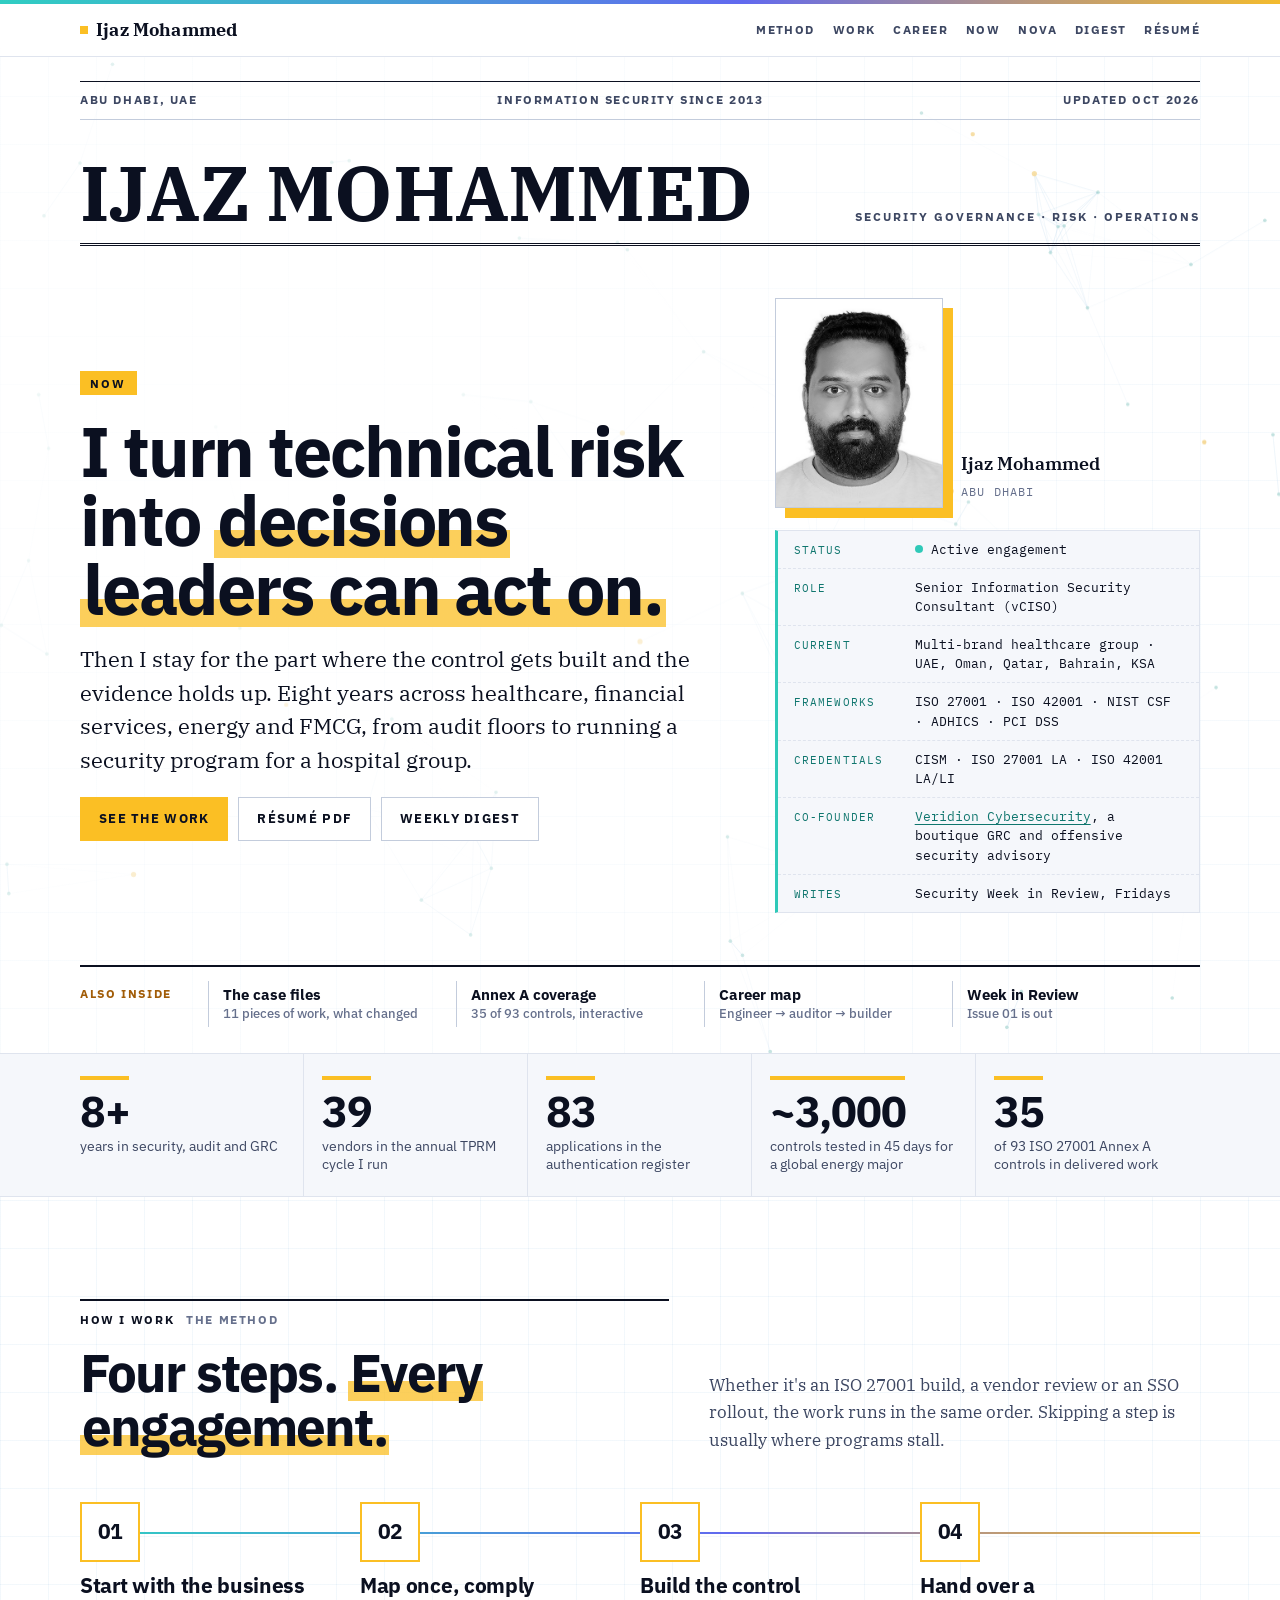
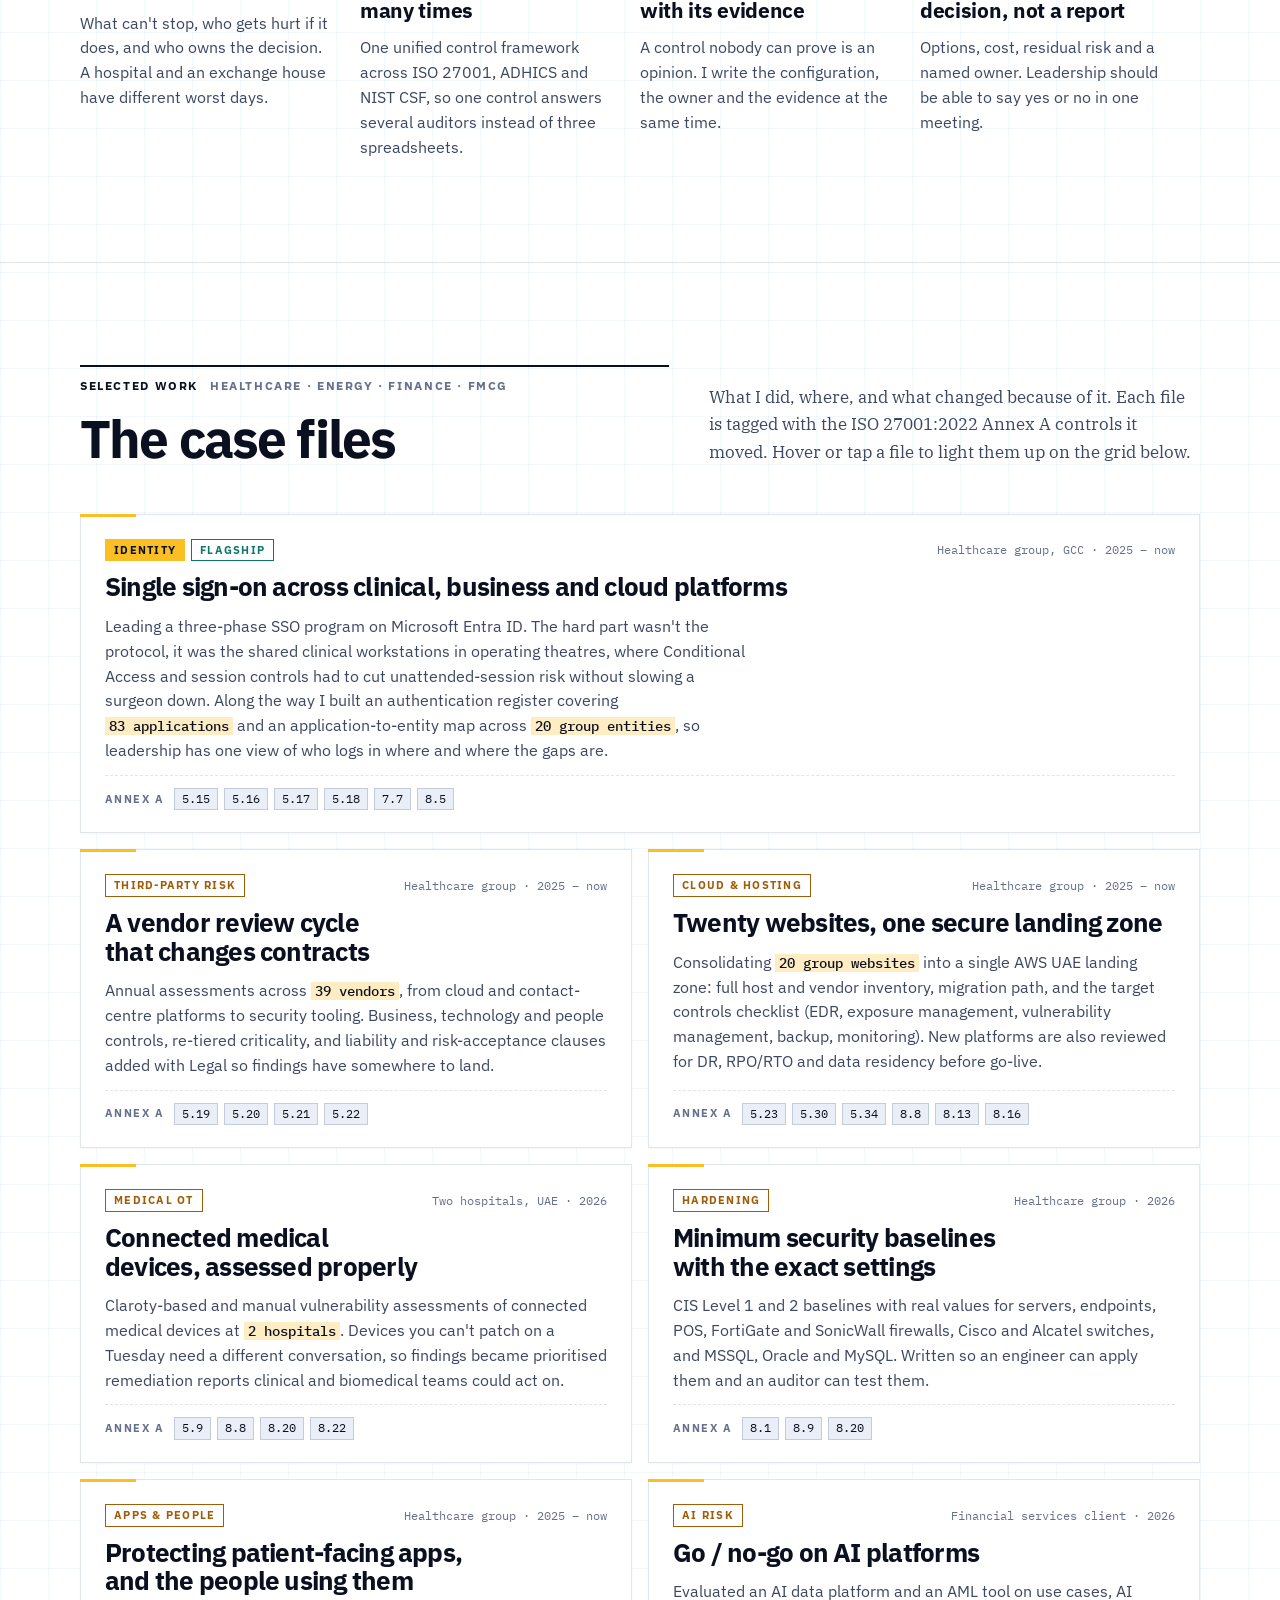
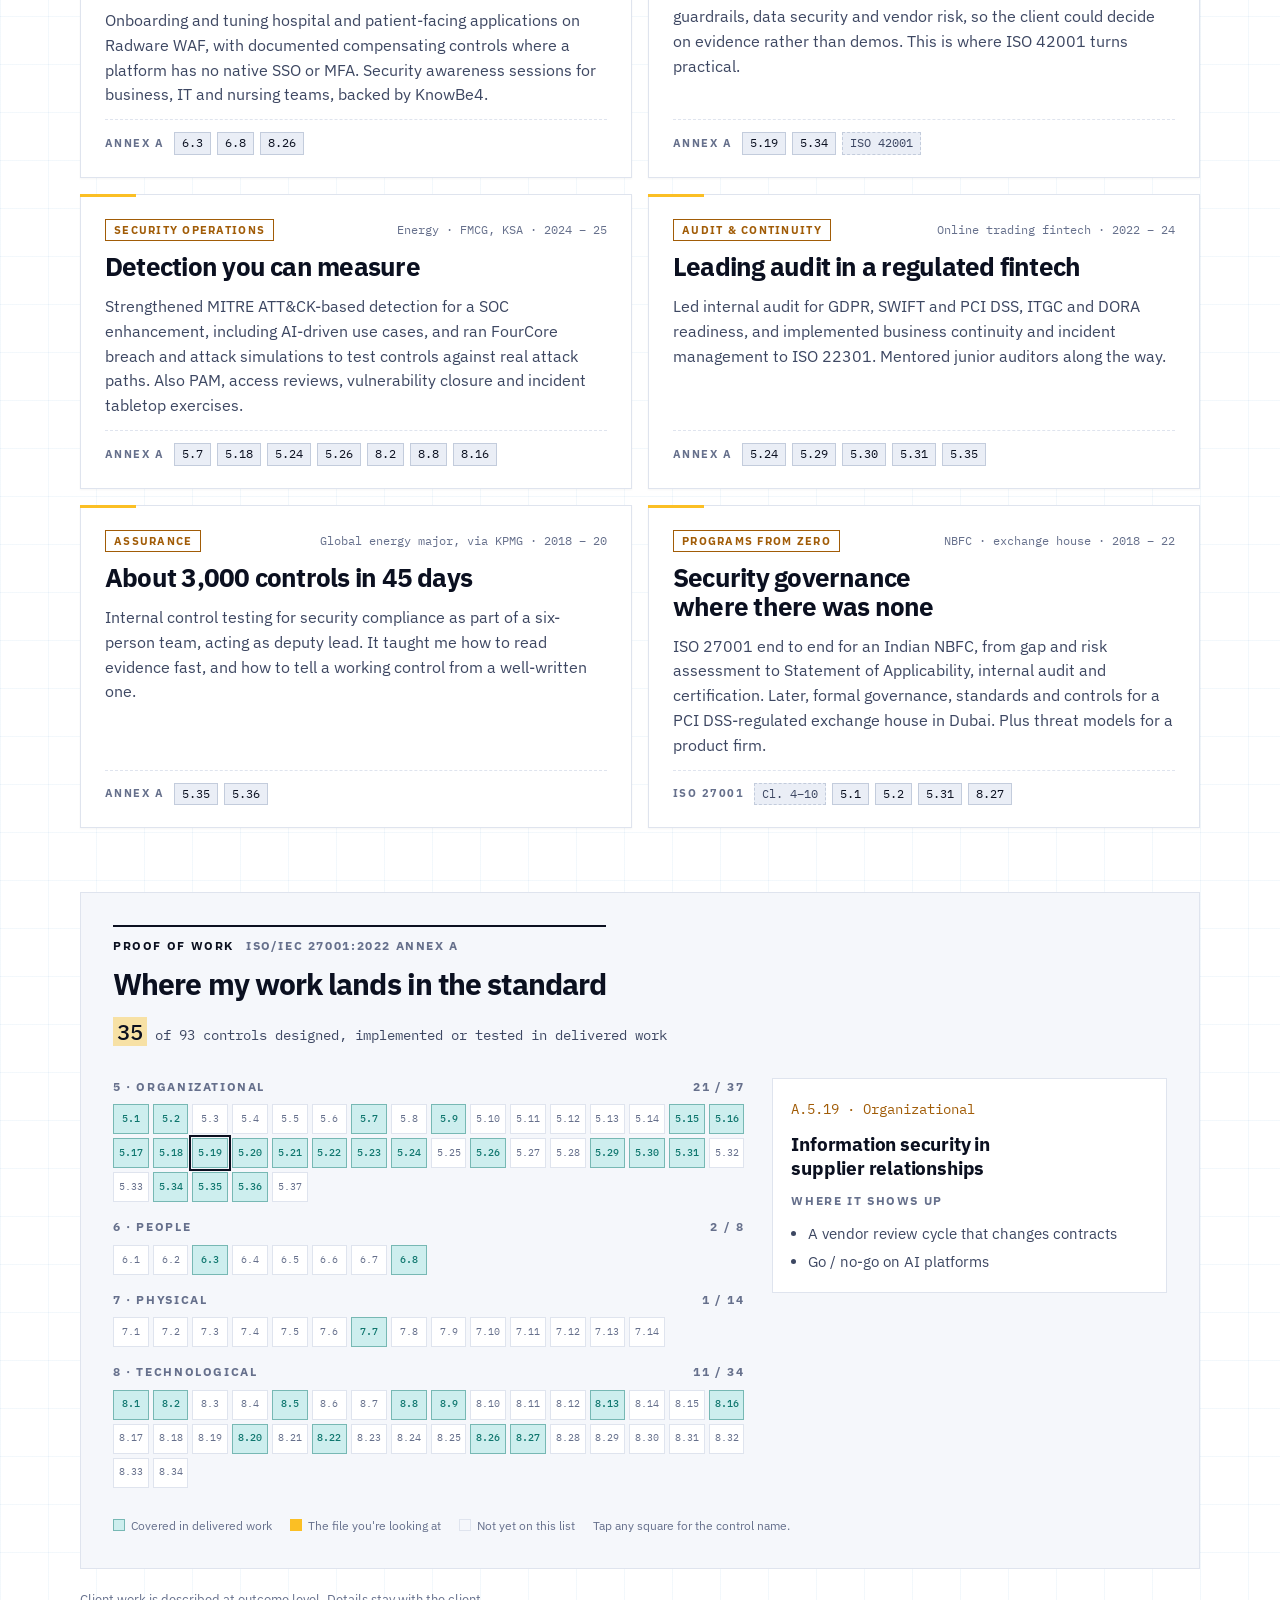
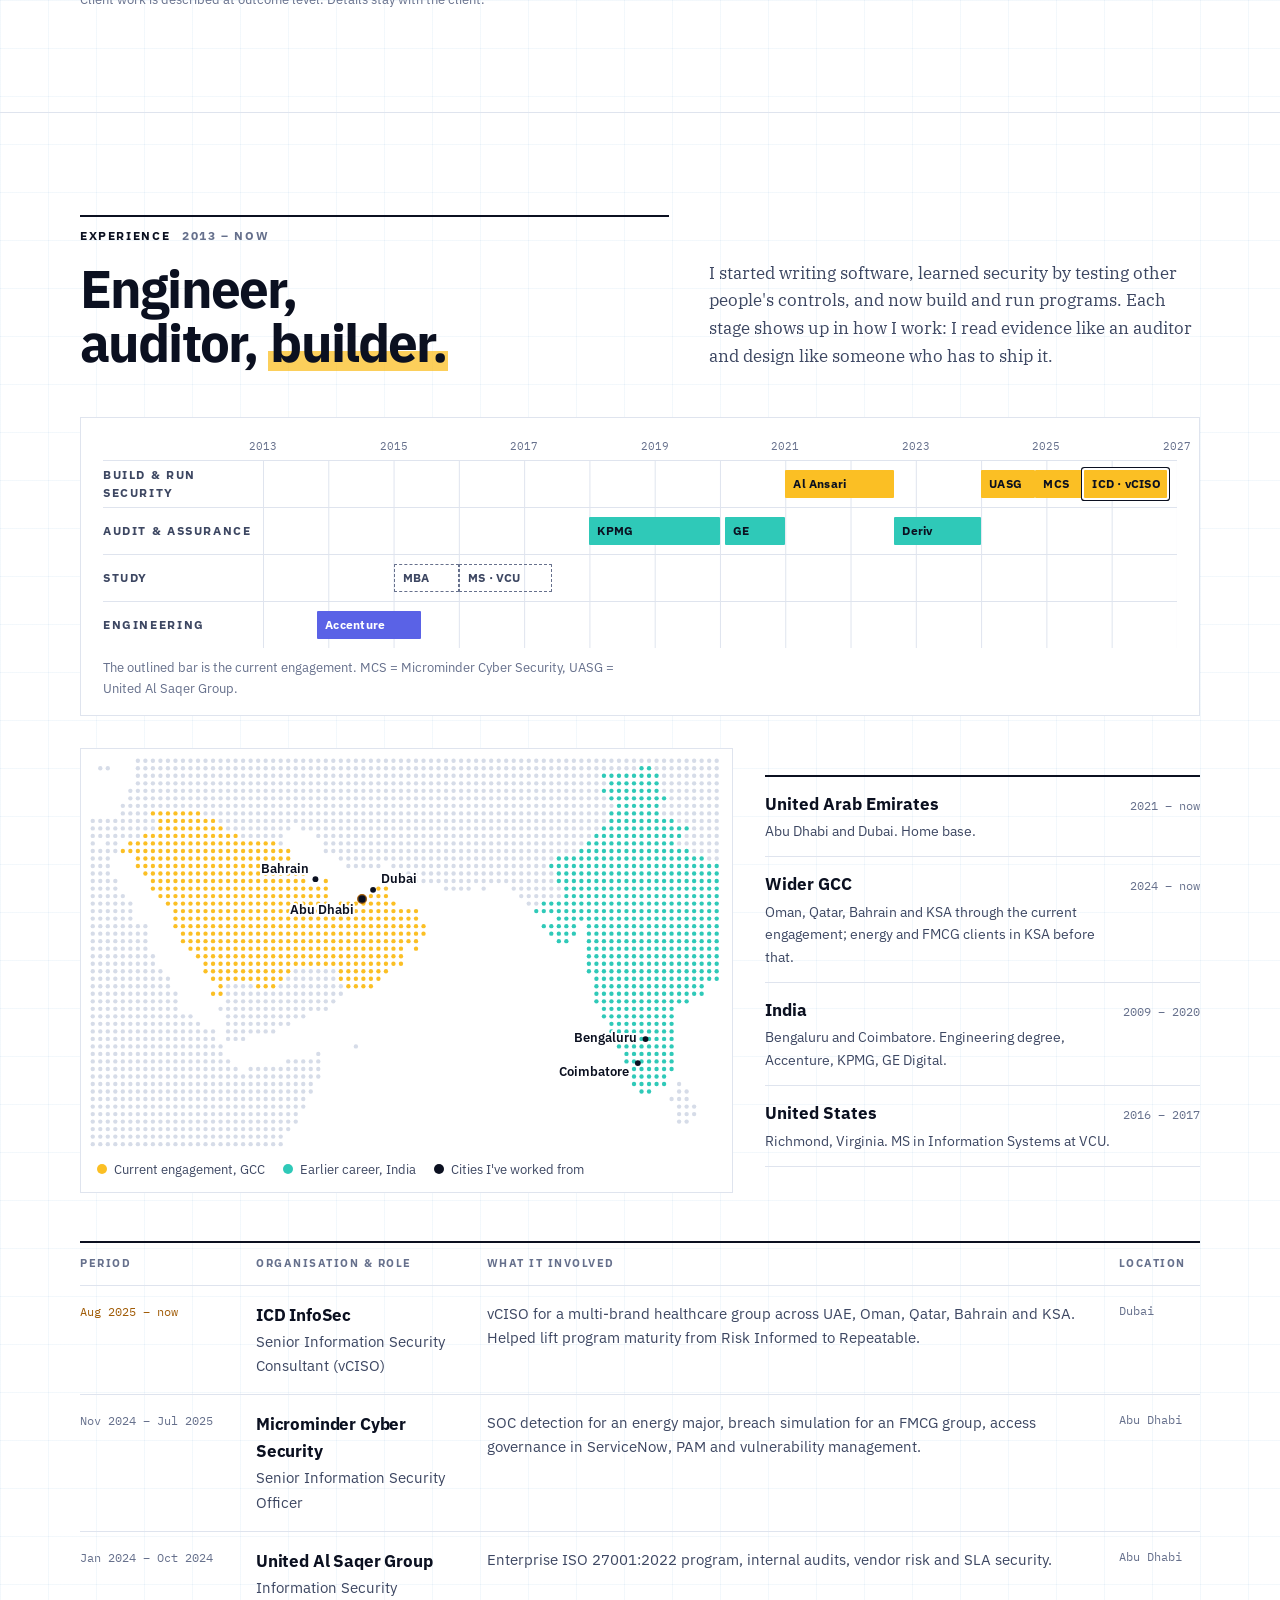
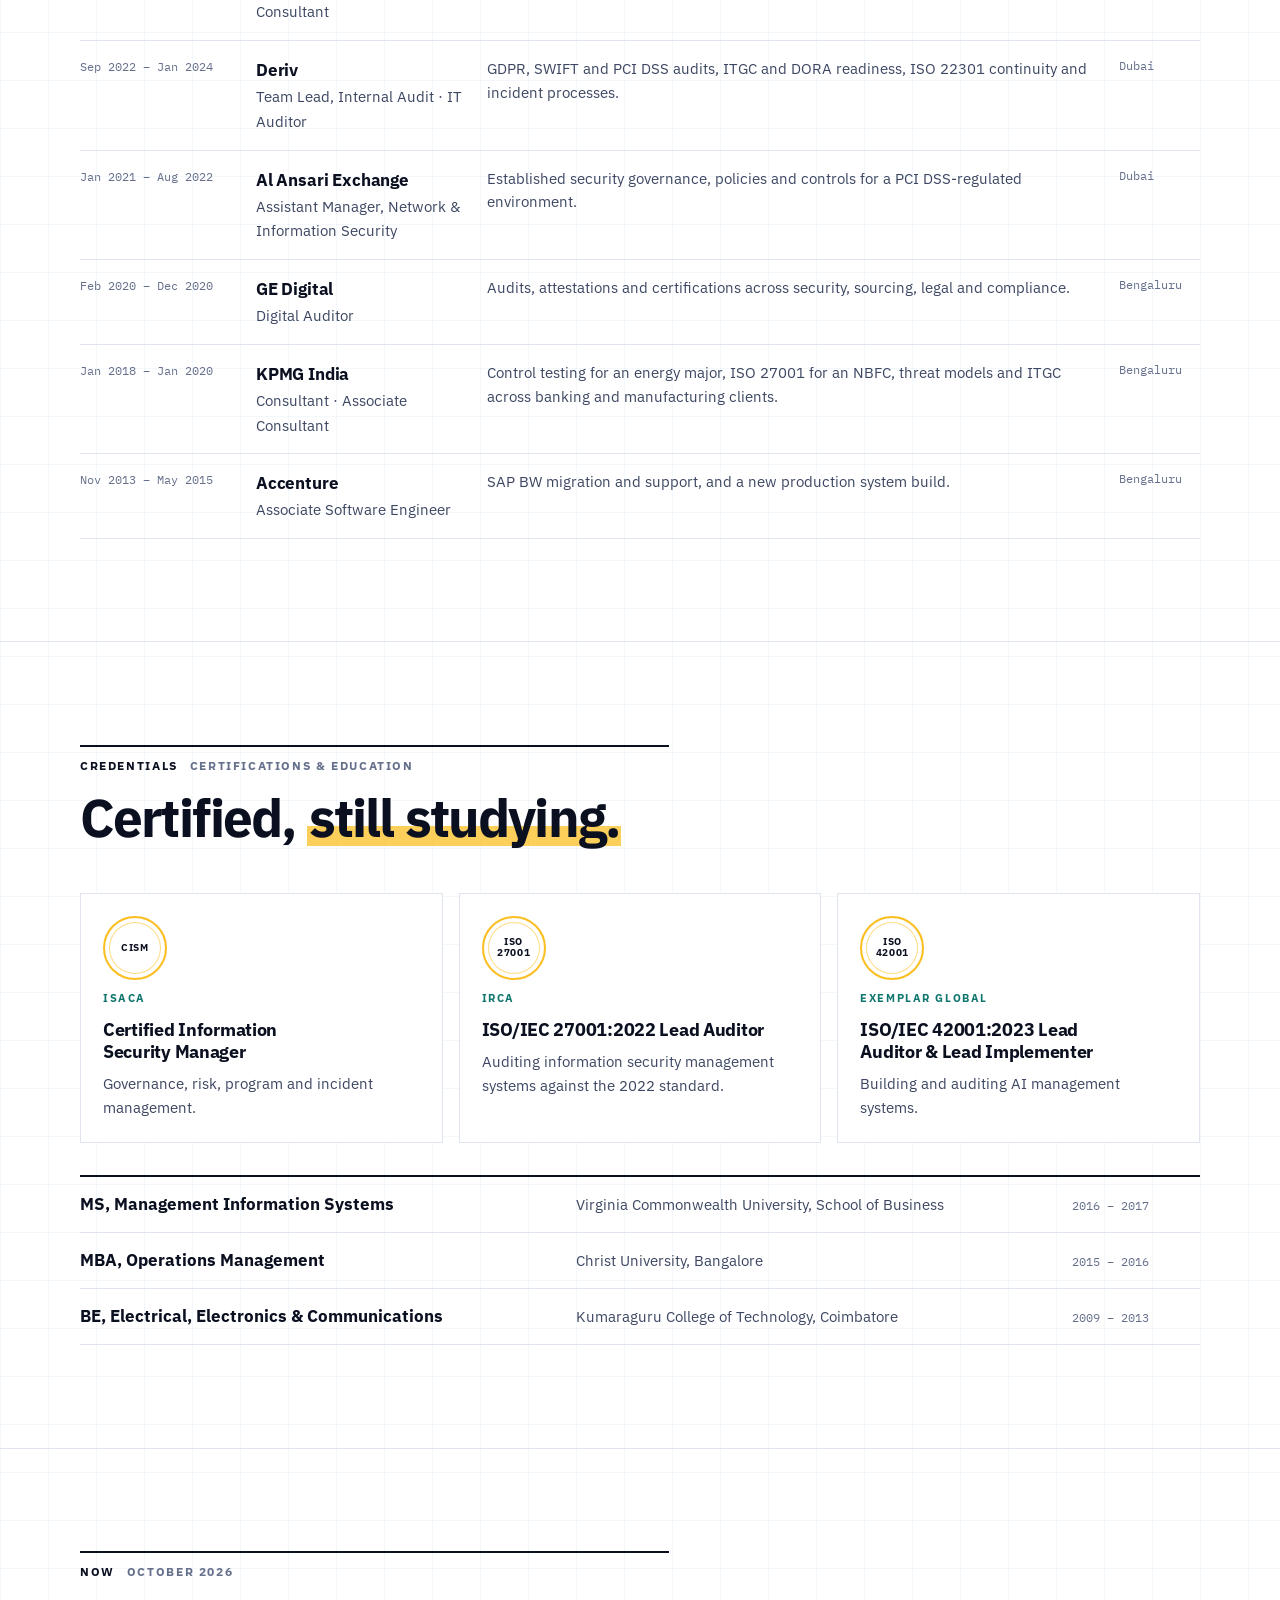
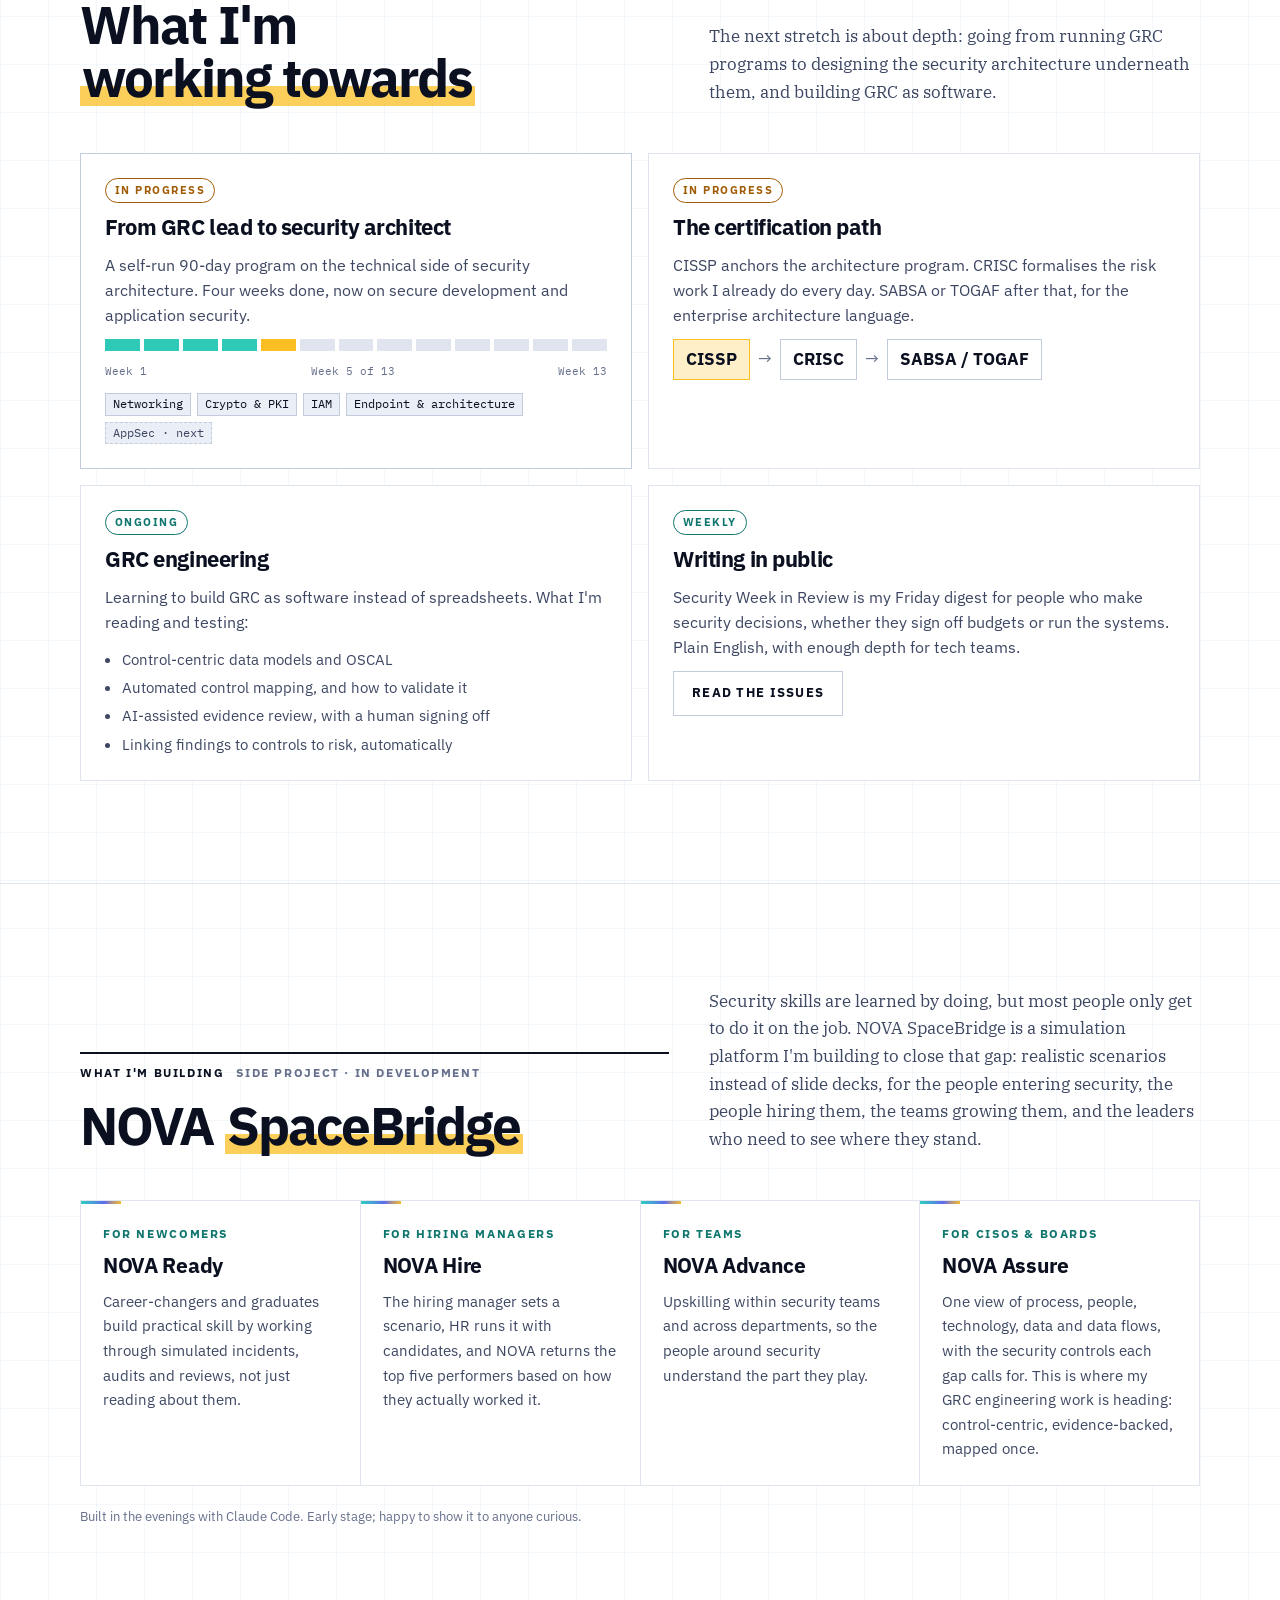
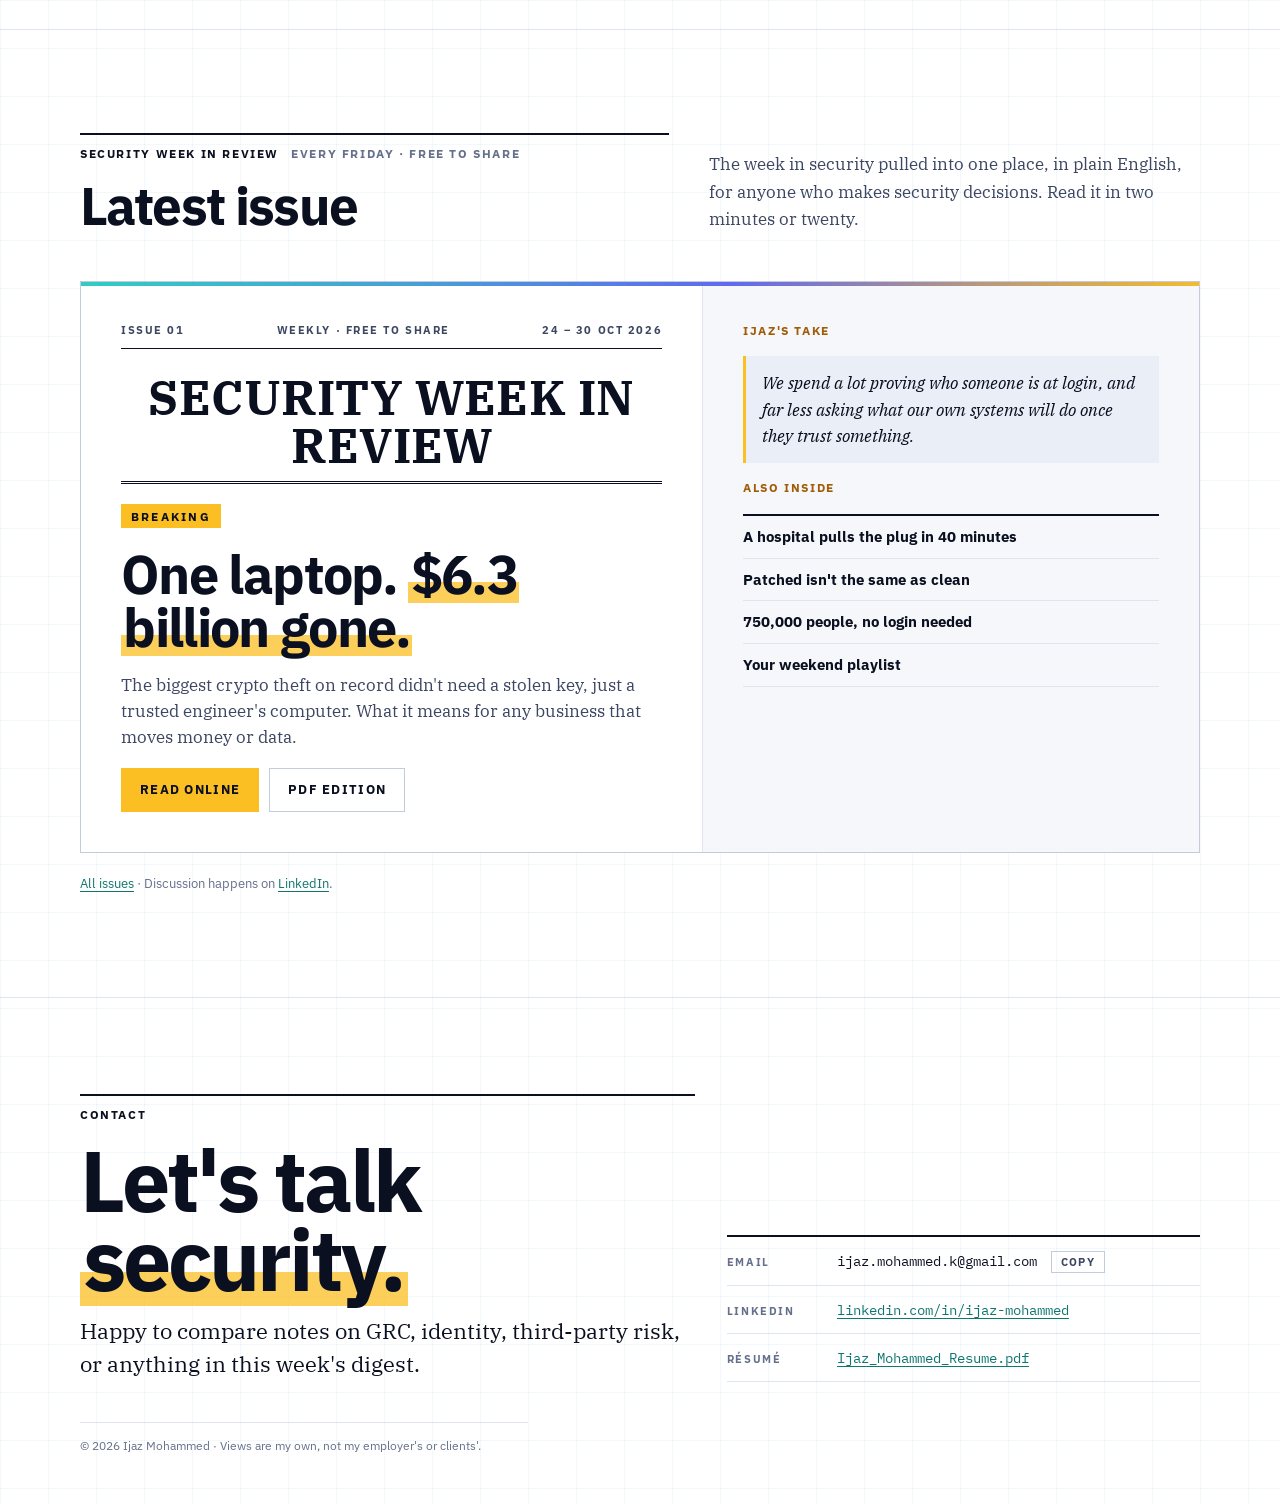
==== index.html @ b3d9a98a "Serve the site on ijazmk.com Co-Authored-By: Claude Opus 5.5 <noreply@anthropic.com> Claude-Session:" ====
<!doctype html>
<html lang="en">
<head>
<meta charset="utf-8">
<meta name="viewport" content="width=device-width, initial-scale=1, viewport-fit=cover">
<title>Ijaz Mohammed</title>
<meta name="claude:viewport-fit-sides" content="cover">
<meta name="theme-color" content="#ffffff">
<meta name="description" content="Ijaz Mohammed, information security officer and vCISO in Abu Dhabi. Security governance, risk, identity, third-party risk, and the weekly Security Week in Review.">
<meta property="og:title" content="Ijaz Mohammed · Security governance, risk & operations">
<meta property="og:description" content="Case files, method, credentials, and a weekly security digest for leaders and tech teams.">
<meta property="og:type" content="website">
<meta property="og:url" content="https://ijazmk.com/">
<meta property="og:image" content="https://ijazmk.com/assets/og-card.jpg">
<meta property="og:image:width" content="1200">
<meta property="og:image:height" content="630">
<meta name="twitter:card" content="summary_large_image">
<link rel="icon" href="data:image/svg+xml,%3Csvg xmlns='http://www.w3.org/2000/svg' viewBox='0 0 32 32'%3E%3Crect width='32' height='32' fill='%230b1020'/%3E%3Crect width='32' height='3' fill='%23fbbf24'/%3E%3Ctext x='16' y='23' font-family='Georgia' font-weight='700' font-size='15' text-anchor='middle' fill='%23e9edf6'%3EIM%3C/text%3E%3C/svg%3E">
<link rel="preconnect" href="https://fonts.googleapis.com">
<link rel="preconnect" href="https://fonts.gstatic.com" crossorigin>
<link rel="stylesheet" href="https://fonts.googleapis.com/css2?family=IBM+Plex+Mono:wght@400;500&family=IBM+Plex+Sans:ital,wght@0,400;0,500;0,600;0,700;1,400&family=IBM+Plex+Serif:ital,wght@0,400;0,500;0,600;0,700;1,400&display=swap">
<link rel="stylesheet" href="assets/site.css">
</head>
<body>

<header class="topbar">
  <div class="wrap">
    <a class="brand" href="#top"><b aria-hidden="true"></b>Ijaz Mohammed</a>
    <nav class="nav" aria-label="Sections">
      <a href="#method" class="opt">Method</a>
      <a href="#work">Work</a>
      <a href="#career" class="opt">Career</a>
      <a href="#now" class="opt">Now</a>
      <a href="#building" class="opt">NOVA</a>
      <a href="digest/">Digest</a>
      <a href="assets/Ijaz_Mohammed_Resume.pdf" target="_blank" rel="noopener">Résumé</a>
    </nav>
  </div>
</header>

<main id="top">

  <section class="hero">
    <canvas id="trust" aria-hidden="true"></canvas>
    <div class="wrap">
      <div class="mast-rule rise"><span class="label">Abu Dhabi, UAE</span><span class="label">Information security since 2013</span><span class="label">Updated Oct 2026</span></div>
      <div class="masthead rise d1">
        <h1 class="name">Ijaz Mohammed</h1>
        <span class="role">Security governance · Risk · Operations</span>
      </div>

      <div class="hero-grid">
        <div class="hero-copy">
          <div class="rise d2"><span class="flag">Now</span></div>
          <p class="headline rise d2">I turn technical risk into <span class="hl">decisions leaders can act on.</span></p>
          <p class="lede rise d3">Then I stay for the part where the control gets built and the evidence holds up. Eight years across healthcare, financial services, energy and FMCG, from audit floors to running a security program for a hospital group.</p>
          <div class="actions rise d4">
            <a class="btn primary" href="#work">See the work</a>
            <a class="btn" href="assets/Ijaz_Mohammed_Resume.pdf" target="_blank" rel="noopener">Résumé PDF</a>
            <a class="btn" href="digest/">Weekly digest</a>
          </div>
        </div>
        <div class="hero-side rise d3">
        <figure class="portrait">
          <img src="assets/ijaz-mohammed.jpg" width="802" height="1002" alt="Black and white portrait of Ijaz Mohammed">
          <figcaption><span>Ijaz Mohammed</span><span>Abu Dhabi</span></figcaption>
        </figure>
        <dl class="register" aria-label="At a glance">
          <div><dt>Status</dt><dd><span class="live" aria-hidden="true"></span>Active engagement</dd></div>
          <div><dt>Role</dt><dd>Senior Information Security Consultant (vCISO)</dd></div>
          <div><dt>Current</dt><dd>Multi-brand healthcare group · UAE, Oman, Qatar, Bahrain, KSA</dd></div>
          <div><dt>Frameworks</dt><dd>ISO 27001 · ISO 42001 · NIST CSF · ADHICS · PCI DSS</dd></div>
          <div><dt>Credentials</dt><dd>CISM · ISO 27001 LA · ISO 42001 LA/LI</dd></div>
          <div><dt>Co-founder</dt><dd><a href="https://veridioncyber.com" target="_blank" rel="noopener">Veridion Cybersecurity</a>, a boutique GRC and offensive security advisory</dd></div>
          <div><dt>Writes</dt><dd>Security Week in Review, Fridays</dd></div>
        </dl>
        </div>
      </div>

      <nav class="inside rise d4" aria-label="Also inside">
        <span class="label">Also inside</span>
        <a href="#work">The case files<span>11 pieces of work, what changed</span></a>
        <a href="#coverage">Annex A coverage<span>35 of 93 controls, interactive</span></a>
        <a href="#career">Career map<span>Engineer → auditor → builder</span></a>
        <a href="#digest">Week in Review<span>Issue 01 is out</span></a>
      </nav>
    </div>
  </section>

  <section class="band" aria-label="By the numbers">
    <div class="wrap">
      <div class="stat"><strong>8+</strong><span>years in security, audit and GRC</span></div>
      <div class="stat"><strong>39</strong><span>vendors in the annual TPRM cycle I run</span></div>
      <div class="stat"><strong>83</strong><span>applications in the authentication register</span></div>
      <div class="stat"><strong>~3,000</strong><span>controls tested in 45 days for a global energy major</span></div>
      <div class="stat"><strong>35</strong><span>of 93 ISO 27001 Annex A controls in delivered work</span></div>
    </div>
  </section>

  <section class="section" id="method">
    <div class="wrap">
      <div class="section-head">
        <div>
          <div class="kick"><span class="label">How I work</span><span class="label">The method</span></div>
          <h2>Four steps. <span class="hl">Every engagement.</span></h2>
        </div>
        <p class="side">Whether it's an ISO 27001 build, a vendor review or an SSO rollout, the work runs in the same order. Skipping a step is usually where programs stall.</p>
      </div>
      <ol class="method">
        <li><span class="n">01</span><h3>Start with the business</h3><p>What can't stop, who gets hurt if it does, and who owns the decision. A hospital and an exchange house have different worst days.</p></li>
        <li><span class="n">02</span><h3>Map once, comply many times</h3><p>One unified control framework across ISO 27001, ADHICS and NIST CSF, so one control answers several auditors instead of three spreadsheets.</p></li>
        <li><span class="n">03</span><h3>Build the control with its evidence</h3><p>A control nobody can prove is an opinion. I write the configuration, the owner and the evidence at the same time.</p></li>
        <li><span class="n">04</span><h3>Hand over a decision, not a report</h3><p>Options, cost, residual risk and a named owner. Leadership should be able to say yes or no in one meeting.</p></li>
      </ol>
    </div>
  </section>

  <section class="section" id="work">
    <div class="wrap">
      <div class="section-head">
        <div>
          <div class="kick"><span class="label">Selected work</span><span class="label">Healthcare · energy · finance · FMCG</span></div>
          <h2>The case files</h2>
        </div>
        <p class="side">What I did, where, and what changed because of it. Each file is tagged with the ISO 27001:2022 Annex A controls it moved. Hover or tap a file to light them up on the grid below.</p>
      </div>

      <div class="cases" id="cases">
        <article class="case wide" tabindex="0" data-c="5.15 5.16 5.17 5.18 8.5 7.7">
          <div class="case-top"><div class="tags"><span class="tag hot">Identity</span><span class="tag">Flagship</span></div><span class="where">Healthcare group, GCC · 2025 – now</span></div>
          <h3>Single sign-on across clinical, business and cloud platforms</h3>
          <p>Leading a three-phase SSO program on Microsoft Entra ID. The hard part wasn't the protocol, it was the shared clinical workstations in operating theatres, where Conditional Access and session controls had to cut unattended-session risk without slowing a surgeon down. Along the way I built an authentication register covering <span class="fig">83 applications</span> and an application-to-entity map across <span class="fig">20 group entities</span>, so leadership has one view of who logs in where and where the gaps are.</p>
          <div class="controls"><span class="label">Annex A</span><span class="chip">5.15</span><span class="chip">5.16</span><span class="chip">5.17</span><span class="chip">5.18</span><span class="chip">7.7</span><span class="chip">8.5</span></div>
        </article>

        <article class="case" tabindex="0" data-c="5.19 5.20 5.21 5.22">
          <div class="case-top"><div class="tags"><span class="tag amber">Third-party risk</span></div><span class="where">Healthcare group · 2025 – now</span></div>
          <h3>A vendor review cycle that changes contracts</h3>
          <p>Annual assessments across <span class="fig">39 vendors</span>, from cloud and contact-centre platforms to security tooling. Business, technology and people controls, re-tiered criticality, and liability and risk-acceptance clauses added with Legal so findings have somewhere to land.</p>
          <div class="controls"><span class="label">Annex A</span><span class="chip">5.19</span><span class="chip">5.20</span><span class="chip">5.21</span><span class="chip">5.22</span></div>
        </article>

        <article class="case" tabindex="0" data-c="5.23 5.30 5.34 8.8 8.13 8.16">
          <div class="case-top"><div class="tags"><span class="tag amber">Cloud &amp; hosting</span></div><span class="where">Healthcare group · 2025 – now</span></div>
          <h3>Twenty websites, one secure landing zone</h3>
          <p>Consolidating <span class="fig">20 group websites</span> into a single AWS UAE landing zone: full host and vendor inventory, migration path, and the target controls checklist (EDR, exposure management, vulnerability management, backup, monitoring). New platforms are also reviewed for DR, RPO/RTO and data residency before go-live.</p>
          <div class="controls"><span class="label">Annex A</span><span class="chip">5.23</span><span class="chip">5.30</span><span class="chip">5.34</span><span class="chip">8.8</span><span class="chip">8.13</span><span class="chip">8.16</span></div>
        </article>

        <article class="case" tabindex="0" data-c="5.9 8.8 8.20 8.22">
          <div class="case-top"><div class="tags"><span class="tag amber">Medical OT</span></div><span class="where">Two hospitals, UAE · 2026</span></div>
          <h3>Connected medical devices, assessed properly</h3>
          <p>Claroty-based and manual vulnerability assessments of connected medical devices at <span class="fig">2 hospitals</span>. Devices you can't patch on a Tuesday need a different conversation, so findings became prioritised remediation reports clinical and biomedical teams could act on.</p>
          <div class="controls"><span class="label">Annex A</span><span class="chip">5.9</span><span class="chip">8.8</span><span class="chip">8.20</span><span class="chip">8.22</span></div>
        </article>

        <article class="case" tabindex="0" data-c="8.1 8.9 8.20">
          <div class="case-top"><div class="tags"><span class="tag amber">Hardening</span></div><span class="where">Healthcare group · 2026</span></div>
          <h3>Minimum security baselines with the exact settings</h3>
          <p>CIS Level 1 and 2 baselines with real values for servers, endpoints, POS, FortiGate and SonicWall firewalls, Cisco and Alcatel switches, and MSSQL, Oracle and MySQL. Written so an engineer can apply them and an auditor can test them.</p>
          <div class="controls"><span class="label">Annex A</span><span class="chip">8.1</span><span class="chip">8.9</span><span class="chip">8.20</span></div>
        </article>

        <article class="case" tabindex="0" data-c="8.26 6.3 6.8">
          <div class="case-top"><div class="tags"><span class="tag amber">Apps &amp; people</span></div><span class="where">Healthcare group · 2025 – now</span></div>
          <h3>Protecting patient-facing apps, and the people using them</h3>
          <p>Onboarding and tuning hospital and patient-facing applications on Radware WAF, with documented compensating controls where a platform has no native SSO or MFA. Security awareness sessions for business, IT and nursing teams, backed by KnowBe4.</p>
          <div class="controls"><span class="label">Annex A</span><span class="chip">6.3</span><span class="chip">6.8</span><span class="chip">8.26</span></div>
        </article>

        <article class="case" tabindex="0" data-c="5.19 5.34">
          <div class="case-top"><div class="tags"><span class="tag amber">AI risk</span></div><span class="where">Financial services client · 2026</span></div>
          <h3>Go / no-go on AI platforms</h3>
          <p>Evaluated an AI data platform and an AML tool on use cases, AI guardrails, data security and vendor risk, so the client could decide on evidence rather than demos. This is where ISO 42001 turns practical.</p>
          <div class="controls"><span class="label">Annex A</span><span class="chip">5.19</span><span class="chip">5.34</span><span class="chip x">ISO 42001</span></div>
        </article>

        <article class="case" tabindex="0" data-c="5.7 5.18 5.24 5.26 8.2 8.8 8.16">
          <div class="case-top"><div class="tags"><span class="tag amber">Security operations</span></div><span class="where">Energy · FMCG, KSA · 2024 – 25</span></div>
          <h3>Detection you can measure</h3>
          <p>Strengthened MITRE ATT&amp;CK-based detection for a SOC enhancement, including AI-driven use cases, and ran FourCore breach and attack simulations to test controls against real attack paths. Also PAM, access reviews, vulnerability closure and incident tabletop exercises.</p>
          <div class="controls"><span class="label">Annex A</span><span class="chip">5.7</span><span class="chip">5.18</span><span class="chip">5.24</span><span class="chip">5.26</span><span class="chip">8.2</span><span class="chip">8.8</span><span class="chip">8.16</span></div>
        </article>

        <article class="case" tabindex="0" data-c="5.24 5.29 5.30 5.31 5.35">
          <div class="case-top"><div class="tags"><span class="tag amber">Audit &amp; continuity</span></div><span class="where">Online trading fintech · 2022 – 24</span></div>
          <h3>Leading audit in a regulated fintech</h3>
          <p>Led internal audit for GDPR, SWIFT and PCI DSS, ITGC and DORA readiness, and implemented business continuity and incident management to ISO 22301. Mentored junior auditors along the way.</p>
          <div class="controls"><span class="label">Annex A</span><span class="chip">5.24</span><span class="chip">5.29</span><span class="chip">5.30</span><span class="chip">5.31</span><span class="chip">5.35</span></div>
        </article>

        <article class="case" tabindex="0" data-c="5.35 5.36">
          <div class="case-top"><div class="tags"><span class="tag amber">Assurance</span></div><span class="where">Global energy major, via KPMG · 2018 – 20</span></div>
          <h3>About 3,000 controls in 45 days</h3>
          <p>Internal control testing for security compliance as part of a six-person team, acting as deputy lead. It taught me how to read evidence fast, and how to tell a working control from a well-written one.</p>
          <div class="controls"><span class="label">Annex A</span><span class="chip">5.35</span><span class="chip">5.36</span></div>
        </article>

        <article class="case" tabindex="0" data-c="5.1 5.2 5.31 8.27">
          <div class="case-top"><div class="tags"><span class="tag amber">Programs from zero</span></div><span class="where">NBFC · exchange house · 2018 – 22</span></div>
          <h3>Security governance where there was none</h3>
          <p>ISO 27001 end to end for an Indian NBFC, from gap and risk assessment to Statement of Applicability, internal audit and certification. Later, formal governance, standards and controls for a PCI DSS-regulated exchange house in Dubai. Plus threat models for a product firm.</p>
          <div class="controls"><span class="label">ISO 27001</span><span class="chip x">Cl. 4–10</span><span class="chip">5.1</span><span class="chip">5.2</span><span class="chip">5.31</span><span class="chip">8.27</span></div>
        </article>
      </div>

      <div class="coverage" id="coverage">
        <div class="cov-head">
          <div>
            <div class="kick" style="margin-bottom:10px"><span class="label">Proof of work</span><span class="label">ISO/IEC 27001:2022 Annex A</span></div>
            <h3>Where my work lands in the standard</h3>
          </div>
          <div class="cov-count"><b>35</b> of 93 controls designed, implemented or tested in delivered work</div>
        </div>
        <div class="themes" id="themes" aria-label="Annex A controls by theme"></div>
        <aside class="cov-panel" id="panel" aria-live="polite">
          <span class="code">A.5.19</span>
          <h4>Information security in supplier relationships</h4>
          <span class="label">Where it shows up</span>
          <ul><li>A vendor review cycle that changes contracts</li><li>Go / no-go on AI platforms</li></ul>
        </aside>
        <div class="cov-key" style="grid-column:1/-1"><span><i class="on"></i>Covered in delivered work</span><span><i class="lit"></i>The file you're looking at</span><span><i></i>Not yet on this list</span><span>Tap any square for the control name.</span></div>
      </div>
      <p class="footnote">Client work is described at outcome level. Details stay with the client.</p>
    </div>
  </section>

  <section class="section" id="career">
    <div class="wrap">
      <div class="section-head">
        <div>
          <div class="kick"><span class="label">Experience</span><span class="label">2013 – now</span></div>
          <h2>Engineer, auditor, <span class="hl">builder.</span></h2>
        </div>
        <p class="side">I started writing software, learned security by testing other people's controls, and now build and run programs. Each stage shows up in how I work: I read evidence like an auditor and design like someone who has to ship it.</p>
      </div>

      <div class="gantt-scroll">
        <div class="gantt" role="img" aria-label="Career timeline 2013 to 2026: engineering at Accenture, study in India and the US, audit and assurance at KPMG, GE Digital and Deriv, then building and running security at Al Ansari Exchange, United Al Saqer Group, Microminder and ICD InfoSec.">
          <div class="g-years"><span></span><div class="ticks" id="ticks"></div></div>
          <div class="g-lane"><span class="label">Build &amp; run security</span><div class="g-track">
            <span class="g-bar sec" data-s="2021.0" data-e="2022.67" title="Al Ansari Exchange">Al Ansari</span>
            <span class="g-bar sec" data-s="2024.0" data-e="2024.83" title="United Al Saqer Group">UASG</span>
            <span class="g-bar sec" data-s="2024.83" data-e="2025.58" title="Microminder Cyber Security">MCS</span>
            <span class="g-bar sec now" data-s="2025.58" data-e="2026.84" title="ICD InfoSec, vCISO">ICD · vCISO</span>
          </div></div>
          <div class="g-lane"><span class="label">Audit &amp; assurance</span><div class="g-track">
            <span class="g-bar aud" data-s="2018.0" data-e="2020.0" title="KPMG India">KPMG</span>
            <span class="g-bar aud" data-s="2020.08" data-e="2021.0" title="GE Digital">GE</span>
            <span class="g-bar aud" data-s="2022.67" data-e="2024.0" title="Deriv">Deriv</span>
          </div></div>
          <div class="g-lane"><span class="label">Study</span><div class="g-track">
            <span class="g-bar study" data-s="2015.0" data-e="2016.0" title="MBA, Christ University">MBA</span>
            <span class="g-bar study" data-s="2016.0" data-e="2017.42" title="MS MIS, Virginia Commonwealth University">MS · VCU</span>
          </div></div>
          <div class="g-lane"><span class="label">Engineering</span><div class="g-track">
            <span class="g-bar eng" data-s="2013.83" data-e="2015.42" title="Accenture">Accenture</span>
          </div></div>
          <p class="g-note">The outlined bar is the current engagement. MCS = Microminder Cyber Security, UASG = United Al Saqer Group.</p>
        </div>
      </div>

      <div class="foot-grid">
        <div class="map-box">
          <svg class="map" viewBox="0 0 760 470" role="img" aria-labelledby="mapT mapD"><title id="mapT">Where I've worked</title><desc id="mapD">Dot map of the Gulf and India. Gulf countries covered by the current engagement (UAE, Oman, Qatar, Bahrain, Saudi Arabia) are highlighted, India is marked as earlier career, with Abu Dhabi as home base.</desc><g class="dots"><circle class="l" cx="58.5" cy="4.5" r="2.6"/><circle class="l" cx="67.5" cy="4.5" r="2.6"/><circle class="l" cx="76.5" cy="4.5" r="2.6"/><circle class="l" cx="85.5" cy="4.5" r="2.6"/><circle class="l" cx="94.5" cy="4.5" r="2.6"/><circle class="l" cx="103.5" cy="4.5" r="2.6"/><circle class="l" cx="112.5" cy="4.5" r="2.6"/><circle class="l" cx="121.5" cy="4.5" r="2.6"/><circle class="l" cx="130.5" cy="4.5" r="2.6"/><circle class="l" cx="139.5" cy="4.5" r="2.6"/><circle class="l" cx="148.5" cy="4.5" r="2.6"/><circle class="l" cx="157.5" cy="4.5" r="2.6"/><circle class="l" cx="166.5" cy="4.5" r="2.6"/><circle class="l" cx="175.5" cy="4.5" r="2.6"/><circle class="l" cx="184.5" cy="4.5" r="2.6"/><circle class="l" cx="193.5" cy="4.5" r="2.6"/><circle class="l" cx="202.5" cy="4.5" r="2.6"/><circle class="l" cx="211.5" cy="4.5" r="2.6"/><circle class="l" cx="220.5" cy="4.5" r="2.6"/><circle class="l" cx="229.5" cy="4.5" r="2.6"/><circle class="l" cx="238.5" cy="4.5" r="2.6"/><circle class="l" cx="247.5" cy="4.5" r="2.6"/><circle class="l" cx="256.5" cy="4.5" r="2.6"/><circle class="l" cx="265.5" cy="4.5" r="2.6"/><circle class="l" cx="274.5" cy="4.5" r="2.6"/><circle class="l" cx="283.5" cy="4.5" r="2.6"/><circle class="l" cx="292.5" cy="4.5" r="2.6"/><circle class="l" cx="301.5" cy="4.5" r="2.6"/><circle class="l" cx="310.5" cy="4.5" r="2.6"/><circle class="l" cx="319.5" cy="4.5" r="2.6"/><circle class="l" cx="328.5" cy="4.5" r="2.6"/><circle class="l" cx="337.5" cy="4.5" r="2.6"/><circle class="l" cx="346.5" cy="4.5" r="2.6"/><circle class="l" cx="355.5" cy="4.5" r="2.6"/><circle class="l" cx="364.5" cy="4.5" r="2.6"/><circle class="l" cx="373.5" cy="4.5" r="2.6"/><circle class="l" cx="382.5" cy="4.5" r="2.6"/><circle class="l" cx="391.5" cy="4.5" r="2.6"/><circle class="l" cx="400.5" cy="4.5" r="2.6"/><circle class="l" cx="409.5" cy="4.5" r="2.6"/><circle class="l" cx="418.5" cy="4.5" r="2.6"/><circle class="l" cx="427.5" cy="4.5" r="2.6"/><circle class="l" cx="436.5" cy="4.5" r="2.6"/><circle class="l" cx="445.5" cy="4.5" r="2.6"/><circle class="l" cx="454.5" cy="4.5" r="2.6"/><circle class="l" cx="463.5" cy="4.5" r="2.6"/><circle class="l" cx="472.5" cy="4.5" r="2.6"/><circle class="l" cx="481.5" cy="4.5" r="2.6"/><circle class="l" cx="490.5" cy="4.5" r="2.6"/><circle class="l" cx="499.5" cy="4.5" r="2.6"/><circle class="l" cx="508.5" cy="4.5" r="2.6"/><circle class="l" cx="517.5" cy="4.5" r="2.6"/><circle class="l" cx="526.5" cy="4.5" r="2.6"/><circle class="l" cx="535.5" cy="4.5" r="2.6"/><circle class="l" cx="544.5" cy="4.5" r="2.6"/><circle class="l" cx="553.5" cy="4.5" r="2.6"/><circle class="l" cx="562.5" cy="4.5" r="2.6"/><circle class="l" cx="571.5" cy="4.5" r="2.6"/><circle class="l" cx="580.5" cy="4.5" r="2.6"/><circle class="l" cx="589.5" cy="4.5" r="2.6"/><circle class="l" cx="598.5" cy="4.5" r="2.6"/><circle class="l" cx="607.5" cy="4.5" r="2.6"/><circle class="l" cx="616.5" cy="4.5" r="2.6"/><circle class="l" cx="625.5" cy="4.5" r="2.6"/><circle class="l" cx="634.5" cy="4.5" r="2.6"/><circle class="l" cx="643.5" cy="4.5" r="2.6"/><circle class="l" cx="652.5" cy="4.5" r="2.6"/><circle class="l" cx="661.5" cy="4.5" r="2.6"/><circle class="l" cx="670.5" cy="4.5" r="2.6"/><circle class="l" cx="679.5" cy="4.5" r="2.6"/><circle class="l" cx="688.5" cy="4.5" r="2.6"/><circle class="l" cx="697.5" cy="4.5" r="2.6"/><circle class="l" cx="706.5" cy="4.5" r="2.6"/><circle class="l" cx="715.5" cy="4.5" r="2.6"/><circle class="l" cx="724.5" cy="4.5" r="2.6"/><circle class="l" cx="733.5" cy="4.5" r="2.6"/><circle class="l" cx="742.5" cy="4.5" r="2.6"/><circle class="l" cx="751.5" cy="4.5" r="2.6"/><circle class="l" cx="13.5" cy="13.5" r="2.6"/><circle class="l" cx="22.5" cy="13.5" r="2.6"/><circle class="l" cx="58.5" cy="13.5" r="2.6"/><circle class="l" cx="67.5" cy="13.5" r="2.6"/><circle class="l" cx="76.5" cy="13.5" r="2.6"/><circle class="l" cx="85.5" cy="13.5" r="2.6"/><circle class="l" cx="94.5" cy="13.5" r="2.6"/><circle class="l" cx="103.5" cy="13.5" r="2.6"/><circle class="l" cx="112.5" cy="13.5" r="2.6"/><circle class="l" cx="121.5" cy="13.5" r="2.6"/><circle class="l" cx="130.5" cy="13.5" r="2.6"/><circle class="l" cx="139.5" cy="13.5" r="2.6"/><circle class="l" cx="148.5" cy="13.5" r="2.6"/><circle class="l" cx="157.5" cy="13.5" r="2.6"/><circle class="l" cx="166.5" cy="13.5" r="2.6"/><circle class="l" cx="175.5" cy="13.5" r="2.6"/><circle class="l" cx="184.5" cy="13.5" r="2.6"/><circle class="l" cx="193.5" cy="13.5" r="2.6"/><circle class="l" cx="202.5" cy="13.5" r="2.6"/><circle class="l" cx="211.5" cy="13.5" r="2.6"/><circle class="l" cx="220.5" cy="13.5" r="2.6"/><circle class="l" cx="229.5" cy="13.5" r="2.6"/><circle class="l" cx="238.5" cy="13.5" r="2.6"/><circle class="l" cx="247.5" cy="13.5" r="2.6"/><circle class="l" cx="256.5" cy="13.5" r="2.6"/><circle class="l" cx="265.5" cy="13.5" r="2.6"/><circle class="l" cx="274.5" cy="13.5" r="2.6"/><circle class="l" cx="283.5" cy="13.5" r="2.6"/><circle class="l" cx="292.5" cy="13.5" r="2.6"/><circle class="l" cx="301.5" cy="13.5" r="2.6"/><circle class="l" cx="310.5" cy="13.5" r="2.6"/><circle class="l" cx="319.5" cy="13.5" r="2.6"/><circle class="l" cx="328.5" cy="13.5" r="2.6"/><circle class="l" cx="337.5" cy="13.5" r="2.6"/><circle class="l" cx="346.5" cy="13.5" r="2.6"/><circle class="l" cx="355.5" cy="13.5" r="2.6"/><circle class="l" cx="364.5" cy="13.5" r="2.6"/><circle class="l" cx="373.5" cy="13.5" r="2.6"/><circle class="l" cx="382.5" cy="13.5" r="2.6"/><circle class="l" cx="391.5" cy="13.5" r="2.6"/><circle class="l" cx="400.5" cy="13.5" r="2.6"/><circle class="l" cx="409.5" cy="13.5" r="2.6"/><circle class="l" cx="418.5" cy="13.5" r="2.6"/><circle class="l" cx="427.5" cy="13.5" r="2.6"/><circle class="l" cx="436.5" cy="13.5" r="2.6"/><circle class="l" cx="445.5" cy="13.5" r="2.6"/><circle class="l" cx="454.5" cy="13.5" r="2.6"/><circle class="l" cx="463.5" cy="13.5" r="2.6"/><circle class="l" cx="472.5" cy="13.5" r="2.6"/><circle class="l" cx="481.5" cy="13.5" r="2.6"/><circle class="l" cx="490.5" cy="13.5" r="2.6"/><circle class="l" cx="499.5" cy="13.5" r="2.6"/><circle class="l" cx="508.5" cy="13.5" r="2.6"/><circle class="l" cx="517.5" cy="13.5" r="2.6"/><circle class="l" cx="526.5" cy="13.5" r="2.6"/><circle class="l" cx="535.5" cy="13.5" r="2.6"/><circle class="l" cx="544.5" cy="13.5" r="2.6"/><circle class="l" cx="553.5" cy="13.5" r="2.6"/><circle class="l" cx="562.5" cy="13.5" r="2.6"/><circle class="l" cx="571.5" cy="13.5" r="2.6"/><circle class="l" cx="580.5" cy="13.5" r="2.6"/><circle class="l" cx="589.5" cy="13.5" r="2.6"/><circle class="l" cx="598.5" cy="13.5" r="2.6"/><circle class="l" cx="607.5" cy="13.5" r="2.6"/><circle class="l" cx="616.5" cy="13.5" r="2.6"/><circle class="l" cx="625.5" cy="13.5" r="2.6"/><circle class="l" cx="634.5" cy="13.5" r="2.6"/><circle class="l" cx="643.5" cy="13.5" r="2.6"/><circle class="l" cx="652.5" cy="13.5" r="2.6"/><circle class="i" cx="661.5" cy="13.5" r="2.6"/><circle class="i" cx="670.5" cy="13.5" r="2.6"/><circle class="l" cx="679.5" cy="13.5" r="2.6"/><circle class="l" cx="688.5" cy="13.5" r="2.6"/><circle class="l" cx="697.5" cy="13.5" r="2.6"/><circle class="l" cx="706.5" cy="13.5" r="2.6"/><circle class="l" cx="715.5" cy="13.5" r="2.6"/><circle class="l" cx="724.5" cy="13.5" r="2.6"/><circle class="l" cx="733.5" cy="13.5" r="2.6"/><circle class="l" cx="742.5" cy="13.5" r="2.6"/><circle class="l" cx="751.5" cy="13.5" r="2.6"/><circle class="l" cx="58.5" cy="22.5" r="2.6"/><circle class="l" cx="67.5" cy="22.5" r="2.6"/><circle class="l" cx="76.5" cy="22.5" r="2.6"/><circle class="l" cx="85.5" cy="22.5" r="2.6"/><circle class="l" cx="94.5" cy="22.5" r="2.6"/><circle class="l" cx="103.5" cy="22.5" r="2.6"/><circle class="l" cx="112.5" cy="22.5" r="2.6"/><circle class="l" cx="121.5" cy="22.5" r="2.6"/><circle class="l" cx="130.5" cy="22.5" r="2.6"/><circle class="l" cx="139.5" cy="22.5" r="2.6"/><circle class="l" cx="148.5" cy="22.5" r="2.6"/><circle class="l" cx="157.5" cy="22.5" r="2.6"/><circle class="l" cx="166.5" cy="22.5" r="2.6"/><circle class="l" cx="175.5" cy="22.5" r="2.6"/><circle class="l" cx="184.5" cy="22.5" r="2.6"/><circle class="l" cx="193.5" cy="22.5" r="2.6"/><circle class="l" cx="202.5" cy="22.5" r="2.6"/><circle class="l" cx="211.5" cy="22.5" r="2.6"/><circle class="l" cx="220.5" cy="22.5" r="2.6"/><circle class="l" cx="229.5" cy="22.5" r="2.6"/><circle class="l" cx="238.5" cy="22.5" r="2.6"/><circle class="l" cx="247.5" cy="22.5" r="2.6"/><circle class="l" cx="256.5" cy="22.5" r="2.6"/><circle class="l" cx="265.5" cy="22.5" r="2.6"/><circle class="l" cx="274.5" cy="22.5" r="2.6"/><circle class="l" cx="283.5" cy="22.5" r="2.6"/><circle class="l" cx="292.5" cy="22.5" r="2.6"/><circle class="l" cx="301.5" cy="22.5" r="2.6"/><circle class="l" cx="310.5" cy="22.5" r="2.6"/><circle class="l" cx="319.5" cy="22.5" r="2.6"/><circle class="l" cx="328.5" cy="22.5" r="2.6"/><circle class="l" cx="337.5" cy="22.5" r="2.6"/><circle class="l" cx="346.5" cy="22.5" r="2.6"/><circle class="l" cx="355.5" cy="22.5" r="2.6"/><circle class="l" cx="364.5" cy="22.5" r="2.6"/><circle class="l" cx="373.5" cy="22.5" r="2.6"/><circle class="l" cx="382.5" cy="22.5" r="2.6"/><circle class="l" cx="391.5" cy="22.5" r="2.6"/><circle class="l" cx="400.5" cy="22.5" r="2.6"/><circle class="l" cx="409.5" cy="22.5" r="2.6"/><circle class="l" cx="418.5" cy="22.5" r="2.6"/><circle class="l" cx="427.5" cy="22.5" r="2.6"/><circle class="l" cx="436.5" cy="22.5" r="2.6"/><circle class="l" cx="445.5" cy="22.5" r="2.6"/><circle class="l" cx="454.5" cy="22.5" r="2.6"/><circle class="l" cx="463.5" cy="22.5" r="2.6"/><circle class="l" cx="472.5" cy="22.5" r="2.6"/><circle class="l" cx="481.5" cy="22.5" r="2.6"/><circle class="l" cx="490.5" cy="22.5" r="2.6"/><circle class="l" cx="499.5" cy="22.5" r="2.6"/><circle class="l" cx="508.5" cy="22.5" r="2.6"/><circle class="l" cx="517.5" cy="22.5" r="2.6"/><circle class="l" cx="526.5" cy="22.5" r="2.6"/><circle class="l" cx="535.5" cy="22.5" r="2.6"/><circle class="l" cx="544.5" cy="22.5" r="2.6"/><circle class="l" cx="553.5" cy="22.5" r="2.6"/><circle class="l" cx="562.5" cy="22.5" r="2.6"/><circle class="l" cx="571.5" cy="22.5" r="2.6"/><circle class="l" cx="580.5" cy="22.5" r="2.6"/><circle class="l" cx="589.5" cy="22.5" r="2.6"/><circle class="l" cx="598.5" cy="22.5" r="2.6"/><circle class="l" cx="607.5" cy="22.5" r="2.6"/><circle class="i" cx="616.5" cy="22.5" r="2.6"/><circle class="i" cx="625.5" cy="22.5" r="2.6"/><circle class="i" cx="634.5" cy="22.5" r="2.6"/><circle class="i" cx="643.5" cy="22.5" r="2.6"/><circle class="i" cx="652.5" cy="22.5" r="2.6"/><circle class="i" cx="661.5" cy="22.5" r="2.6"/><circle class="i" cx="670.5" cy="22.5" r="2.6"/><circle class="i" cx="679.5" cy="22.5" r="2.6"/><circle class="l" cx="688.5" cy="22.5" r="2.6"/><circle class="l" cx="697.5" cy="22.5" r="2.6"/><circle class="l" cx="706.5" cy="22.5" r="2.6"/><circle class="l" cx="715.5" cy="22.5" r="2.6"/><circle class="l" cx="724.5" cy="22.5" r="2.6"/><circle class="l" cx="733.5" cy="22.5" r="2.6"/><circle class="l" cx="742.5" cy="22.5" r="2.6"/><circle class="l" cx="751.5" cy="22.5" r="2.6"/><circle class="l" cx="58.5" cy="31.5" r="2.6"/><circle class="l" cx="67.5" cy="31.5" r="2.6"/><circle class="l" cx="76.5" cy="31.5" r="2.6"/><circle class="l" cx="85.5" cy="31.5" r="2.6"/><circle class="l" cx="94.5" cy="31.5" r="2.6"/><circle class="l" cx="103.5" cy="31.5" r="2.6"/><circle class="l" cx="112.5" cy="31.5" r="2.6"/><circle class="l" cx="121.5" cy="31.5" r="2.6"/><circle class="l" cx="130.5" cy="31.5" r="2.6"/><circle class="l" cx="139.5" cy="31.5" r="2.6"/><circle class="l" cx="148.5" cy="31.5" r="2.6"/><circle class="l" cx="157.5" cy="31.5" r="2.6"/><circle class="l" cx="166.5" cy="31.5" r="2.6"/><circle class="l" cx="175.5" cy="31.5" r="2.6"/><circle class="l" cx="184.5" cy="31.5" r="2.6"/><circle class="l" cx="193.5" cy="31.5" r="2.6"/><circle class="l" cx="202.5" cy="31.5" r="2.6"/><circle class="l" cx="211.5" cy="31.5" r="2.6"/><circle class="l" cx="220.5" cy="31.5" r="2.6"/><circle class="l" cx="229.5" cy="31.5" r="2.6"/><circle class="l" cx="238.5" cy="31.5" r="2.6"/><circle class="l" cx="247.5" cy="31.5" r="2.6"/><circle class="l" cx="256.5" cy="31.5" r="2.6"/><circle class="l" cx="265.5" cy="31.5" r="2.6"/><circle class="l" cx="274.5" cy="31.5" r="2.6"/><circle class="l" cx="283.5" cy="31.5" r="2.6"/><circle class="l" cx="292.5" cy="31.5" r="2.6"/><circle class="l" cx="301.5" cy="31.5" r="2.6"/><circle class="l" cx="310.5" cy="31.5" r="2.6"/><circle class="l" cx="319.5" cy="31.5" r="2.6"/><circle class="l" cx="328.5" cy="31.5" r="2.6"/><circle class="l" cx="337.5" cy="31.5" r="2.6"/><circle class="l" cx="346.5" cy="31.5" r="2.6"/><circle class="l" cx="355.5" cy="31.5" r="2.6"/><circle class="l" cx="364.5" cy="31.5" r="2.6"/><circle class="l" cx="373.5" cy="31.5" r="2.6"/><circle class="l" cx="382.5" cy="31.5" r="2.6"/><circle class="l" cx="391.5" cy="31.5" r="2.6"/><circle class="l" cx="400.5" cy="31.5" r="2.6"/><circle class="l" cx="409.5" cy="31.5" r="2.6"/><circle class="l" cx="418.5" cy="31.5" r="2.6"/><circle class="l" cx="427.5" cy="31.5" r="2.6"/><circle class="l" cx="436.5" cy="31.5" r="2.6"/><circle class="l" cx="445.5" cy="31.5" r="2.6"/><circle class="l" cx="454.5" cy="31.5" r="2.6"/><circle class="l" cx="463.5" cy="31.5" r="2.6"/><circle class="l" cx="472.5" cy="31.5" r="2.6"/><circle class="l" cx="481.5" cy="31.5" r="2.6"/><circle class="l" cx="490.5" cy="31.5" r="2.6"/><circle class="l" cx="499.5" cy="31.5" r="2.6"/><circle class="l" cx="508.5" cy="31.5" r="2.6"/><circle class="l" cx="517.5" cy="31.5" r="2.6"/><circle class="l" cx="526.5" cy="31.5" r="2.6"/><circle class="l" cx="535.5" cy="31.5" r="2.6"/><circle class="l" cx="544.5" cy="31.5" r="2.6"/><circle class="l" cx="553.5" cy="31.5" r="2.6"/><circle class="l" cx="562.5" cy="31.5" r="2.6"/><circle class="l" cx="571.5" cy="31.5" r="2.6"/><circle class="l" cx="580.5" cy="31.5" r="2.6"/><circle class="l" cx="589.5" cy="31.5" r="2.6"/><circle class="l" cx="598.5" cy="31.5" r="2.6"/><circle class="l" cx="607.5" cy="31.5" r="2.6"/><circle class="l" cx="616.5" cy="31.5" r="2.6"/><circle class="i" cx="625.5" cy="31.5" r="2.6"/><circle class="i" cx="634.5" cy="31.5" r="2.6"/><circle class="i" cx="643.5" cy="31.5" r="2.6"/><circle class="i" cx="652.5" cy="31.5" r="2.6"/><circle class="i" cx="661.5" cy="31.5" r="2.6"/><circle class="i" cx="670.5" cy="31.5" r="2.6"/><circle class="i" cx="679.5" cy="31.5" r="2.6"/><circle class="l" cx="688.5" cy="31.5" r="2.6"/><circle class="l" cx="697.5" cy="31.5" r="2.6"/><circle class="l" cx="706.5" cy="31.5" r="2.6"/><circle class="l" cx="715.5" cy="31.5" r="2.6"/><circle class="l" cx="724.5" cy="31.5" r="2.6"/><circle class="l" cx="733.5" cy="31.5" r="2.6"/><circle class="l" cx="742.5" cy="31.5" r="2.6"/><circle class="l" cx="751.5" cy="31.5" r="2.6"/><circle class="l" cx="49.5" cy="40.5" r="2.6"/><circle class="l" cx="58.5" cy="40.5" r="2.6"/><circle class="l" cx="67.5" cy="40.5" r="2.6"/><circle class="l" cx="76.5" cy="40.5" r="2.6"/><circle class="l" cx="85.5" cy="40.5" r="2.6"/><circle class="l" cx="94.5" cy="40.5" r="2.6"/><circle class="l" cx="103.5" cy="40.5" r="2.6"/><circle class="l" cx="112.5" cy="40.5" r="2.6"/><circle class="l" cx="121.5" cy="40.5" r="2.6"/><circle class="l" cx="130.5" cy="40.5" r="2.6"/><circle class="l" cx="139.5" cy="40.5" r="2.6"/><circle class="l" cx="148.5" cy="40.5" r="2.6"/><circle class="l" cx="157.5" cy="40.5" r="2.6"/><circle class="l" cx="166.5" cy="40.5" r="2.6"/><circle class="l" cx="175.5" cy="40.5" r="2.6"/><circle class="l" cx="184.5" cy="40.5" r="2.6"/><circle class="l" cx="193.5" cy="40.5" r="2.6"/><circle class="l" cx="202.5" cy="40.5" r="2.6"/><circle class="l" cx="211.5" cy="40.5" r="2.6"/><circle class="l" cx="220.5" cy="40.5" r="2.6"/><circle class="l" cx="229.5" cy="40.5" r="2.6"/><circle class="l" cx="238.5" cy="40.5" r="2.6"/><circle class="l" cx="247.5" cy="40.5" r="2.6"/><circle class="l" cx="256.5" cy="40.5" r="2.6"/><circle class="l" cx="265.5" cy="40.5" r="2.6"/><circle class="l" cx="274.5" cy="40.5" r="2.6"/><circle class="l" cx="283.5" cy="40.5" r="2.6"/><circle class="l" cx="292.5" cy="40.5" r="2.6"/><circle class="l" cx="301.5" cy="40.5" r="2.6"/><circle class="l" cx="310.5" cy="40.5" r="2.6"/><circle class="l" cx="319.5" cy="40.5" r="2.6"/><circle class="l" cx="328.5" cy="40.5" r="2.6"/><circle class="l" cx="337.5" cy="40.5" r="2.6"/><circle class="l" cx="346.5" cy="40.5" r="2.6"/><circle class="l" cx="355.5" cy="40.5" r="2.6"/><circle class="l" cx="364.5" cy="40.5" r="2.6"/><circle class="l" cx="373.5" cy="40.5" r="2.6"/><circle class="l" cx="382.5" cy="40.5" r="2.6"/><circle class="l" cx="391.5" cy="40.5" r="2.6"/><circle class="l" cx="400.5" cy="40.5" r="2.6"/><circle class="l" cx="409.5" cy="40.5" r="2.6"/><circle class="l" cx="418.5" cy="40.5" r="2.6"/><circle class="l" cx="427.5" cy="40.5" r="2.6"/><circle class="l" cx="436.5" cy="40.5" r="2.6"/><circle class="l" cx="445.5" cy="40.5" r="2.6"/><circle class="l" cx="454.5" cy="40.5" r="2.6"/><circle class="l" cx="463.5" cy="40.5" r="2.6"/><circle class="l" cx="472.5" cy="40.5" r="2.6"/><circle class="l" cx="481.5" cy="40.5" r="2.6"/><circle class="l" cx="490.5" cy="40.5" r="2.6"/><circle class="l" cx="499.5" cy="40.5" r="2.6"/><circle class="l" cx="508.5" cy="40.5" r="2.6"/><circle class="l" cx="517.5" cy="40.5" r="2.6"/><circle class="l" cx="526.5" cy="40.5" r="2.6"/><circle class="l" cx="535.5" cy="40.5" r="2.6"/><circle class="l" cx="544.5" cy="40.5" r="2.6"/><circle class="l" cx="553.5" cy="40.5" r="2.6"/><circle class="l" cx="562.5" cy="40.5" r="2.6"/><circle class="l" cx="571.5" cy="40.5" r="2.6"/><circle class="l" cx="580.5" cy="40.5" r="2.6"/><circle class="l" cx="589.5" cy="40.5" r="2.6"/><circle class="l" cx="598.5" cy="40.5" r="2.6"/><circle class="l" cx="607.5" cy="40.5" r="2.6"/><circle class="i" cx="616.5" cy="40.5" r="2.6"/><circle class="i" cx="625.5" cy="40.5" r="2.6"/><circle class="i" cx="634.5" cy="40.5" r="2.6"/><circle class="i" cx="643.5" cy="40.5" r="2.6"/><circle class="i" cx="652.5" cy="40.5" r="2.6"/><circle class="i" cx="661.5" cy="40.5" r="2.6"/><circle class="i" cx="670.5" cy="40.5" r="2.6"/><circle class="i" cx="679.5" cy="40.5" r="2.6"/><circle class="l" cx="688.5" cy="40.5" r="2.6"/><circle class="l" cx="697.5" cy="40.5" r="2.6"/><circle class="l" cx="706.5" cy="40.5" r="2.6"/><circle class="l" cx="715.5" cy="40.5" r="2.6"/><circle class="l" cx="724.5" cy="40.5" r="2.6"/><circle class="l" cx="733.5" cy="40.5" r="2.6"/><circle class="l" cx="742.5" cy="40.5" r="2.6"/><circle class="l" cx="751.5" cy="40.5" r="2.6"/><circle class="l" cx="49.5" cy="49.5" r="2.6"/><circle class="l" cx="58.5" cy="49.5" r="2.6"/><circle class="l" cx="67.5" cy="49.5" r="2.6"/><circle class="l" cx="76.5" cy="49.5" r="2.6"/><circle class="l" cx="85.5" cy="49.5" r="2.6"/><circle class="l" cx="94.5" cy="49.5" r="2.6"/><circle class="l" cx="103.5" cy="49.5" r="2.6"/><circle class="l" cx="112.5" cy="49.5" r="2.6"/><circle class="l" cx="121.5" cy="49.5" r="2.6"/><circle class="l" cx="130.5" cy="49.5" r="2.6"/><circle class="l" cx="139.5" cy="49.5" r="2.6"/><circle class="l" cx="148.5" cy="49.5" r="2.6"/><circle class="l" cx="157.5" cy="49.5" r="2.6"/><circle class="l" cx="166.5" cy="49.5" r="2.6"/><circle class="l" cx="175.5" cy="49.5" r="2.6"/><circle class="l" cx="184.5" cy="49.5" r="2.6"/><circle class="l" cx="193.5" cy="49.5" r="2.6"/><circle class="l" cx="202.5" cy="49.5" r="2.6"/><circle class="l" cx="211.5" cy="49.5" r="2.6"/><circle class="l" cx="220.5" cy="49.5" r="2.6"/><circle class="l" cx="229.5" cy="49.5" r="2.6"/><circle class="l" cx="238.5" cy="49.5" r="2.6"/><circle class="l" cx="247.5" cy="49.5" r="2.6"/><circle class="l" cx="256.5" cy="49.5" r="2.6"/><circle class="l" cx="265.5" cy="49.5" r="2.6"/><circle class="l" cx="274.5" cy="49.5" r="2.6"/><circle class="l" cx="283.5" cy="49.5" r="2.6"/><circle class="l" cx="292.5" cy="49.5" r="2.6"/><circle class="l" cx="301.5" cy="49.5" r="2.6"/><circle class="l" cx="310.5" cy="49.5" r="2.6"/><circle class="l" cx="319.5" cy="49.5" r="2.6"/><circle class="l" cx="328.5" cy="49.5" r="2.6"/><circle class="l" cx="337.5" cy="49.5" r="2.6"/><circle class="l" cx="346.5" cy="49.5" r="2.6"/><circle class="l" cx="355.5" cy="49.5" r="2.6"/><circle class="l" cx="364.5" cy="49.5" r="2.6"/><circle class="l" cx="373.5" cy="49.5" r="2.6"/><circle class="l" cx="382.5" cy="49.5" r="2.6"/><circle class="l" cx="391.5" cy="49.5" r="2.6"/><circle class="l" cx="400.5" cy="49.5" r="2.6"/><circle class="l" cx="409.5" cy="49.5" r="2.6"/><circle class="l" cx="418.5" cy="49.5" r="2.6"/><circle class="l" cx="427.5" cy="49.5" r="2.6"/><circle class="l" cx="436.5" cy="49.5" r="2.6"/><circle class="l" cx="445.5" cy="49.5" r="2.6"/><circle class="l" cx="454.5" cy="49.5" r="2.6"/><circle class="l" cx="463.5" cy="49.5" r="2.6"/><circle class="l" cx="472.5" cy="49.5" r="2.6"/><circle class="l" cx="481.5" cy="49.5" r="2.6"/><circle class="l" cx="490.5" cy="49.5" r="2.6"/><circle class="l" cx="499.5" cy="49.5" r="2.6"/><circle class="l" cx="508.5" cy="49.5" r="2.6"/><circle class="l" cx="517.5" cy="49.5" r="2.6"/><circle class="l" cx="526.5" cy="49.5" r="2.6"/><circle class="l" cx="535.5" cy="49.5" r="2.6"/><circle class="l" cx="544.5" cy="49.5" r="2.6"/><circle class="l" cx="553.5" cy="49.5" r="2.6"/><circle class="l" cx="562.5" cy="49.5" r="2.6"/><circle class="l" cx="571.5" cy="49.5" r="2.6"/><circle class="l" cx="580.5" cy="49.5" r="2.6"/><circle class="l" cx="589.5" cy="49.5" r="2.6"/><circle class="l" cx="598.5" cy="49.5" r="2.6"/><circle class="l" cx="607.5" cy="49.5" r="2.6"/><circle class="l" cx="616.5" cy="49.5" r="2.6"/><circle class="i" cx="625.5" cy="49.5" r="2.6"/><circle class="i" cx="634.5" cy="49.5" r="2.6"/><circle class="i" cx="643.5" cy="49.5" r="2.6"/><circle class="i" cx="652.5" cy="49.5" r="2.6"/><circle class="i" cx="661.5" cy="49.5" r="2.6"/><circle class="i" cx="670.5" cy="49.5" r="2.6"/><circle class="i" cx="679.5" cy="49.5" r="2.6"/><circle class="i" cx="688.5" cy="49.5" r="2.6"/><circle class="l" cx="697.5" cy="49.5" r="2.6"/><circle class="l" cx="706.5" cy="49.5" r="2.6"/><circle class="l" cx="715.5" cy="49.5" r="2.6"/><circle class="l" cx="724.5" cy="49.5" r="2.6"/><circle class="l" cx="733.5" cy="49.5" r="2.6"/><circle class="l" cx="742.5" cy="49.5" r="2.6"/><circle class="l" cx="751.5" cy="49.5" r="2.6"/><circle class="l" cx="40.5" cy="58.5" r="2.6"/><circle class="l" cx="49.5" cy="58.5" r="2.6"/><circle class="l" cx="58.5" cy="58.5" r="2.6"/><circle class="l" cx="67.5" cy="58.5" r="2.6"/><circle class="l" cx="76.5" cy="58.5" r="2.6"/><circle class="l" cx="85.5" cy="58.5" r="2.6"/><circle class="l" cx="94.5" cy="58.5" r="2.6"/><circle class="l" cx="103.5" cy="58.5" r="2.6"/><circle class="l" cx="112.5" cy="58.5" r="2.6"/><circle class="l" cx="121.5" cy="58.5" r="2.6"/><circle class="l" cx="130.5" cy="58.5" r="2.6"/><circle class="l" cx="139.5" cy="58.5" r="2.6"/><circle class="l" cx="148.5" cy="58.5" r="2.6"/><circle class="l" cx="157.5" cy="58.5" r="2.6"/><circle class="l" cx="166.5" cy="58.5" r="2.6"/><circle class="l" cx="175.5" cy="58.5" r="2.6"/><circle class="l" cx="184.5" cy="58.5" r="2.6"/><circle class="l" cx="193.5" cy="58.5" r="2.6"/><circle class="l" cx="202.5" cy="58.5" r="2.6"/><circle class="l" cx="211.5" cy="58.5" r="2.6"/><circle class="l" cx="220.5" cy="58.5" r="2.6"/><circle class="l" cx="229.5" cy="58.5" r="2.6"/><circle class="l" cx="238.5" cy="58.5" r="2.6"/><circle class="l" cx="247.5" cy="58.5" r="2.6"/><circle class="l" cx="256.5" cy="58.5" r="2.6"/><circle class="l" cx="265.5" cy="58.5" r="2.6"/><circle class="l" cx="274.5" cy="58.5" r="2.6"/><circle class="l" cx="283.5" cy="58.5" r="2.6"/><circle class="l" cx="292.5" cy="58.5" r="2.6"/><circle class="l" cx="301.5" cy="58.5" r="2.6"/><circle class="l" cx="310.5" cy="58.5" r="2.6"/><circle class="l" cx="319.5" cy="58.5" r="2.6"/><circle class="l" cx="328.5" cy="58.5" r="2.6"/><circle class="l" cx="337.5" cy="58.5" r="2.6"/><circle class="l" cx="346.5" cy="58.5" r="2.6"/><circle class="l" cx="355.5" cy="58.5" r="2.6"/><circle class="l" cx="364.5" cy="58.5" r="2.6"/><circle class="l" cx="373.5" cy="58.5" r="2.6"/><circle class="l" cx="382.5" cy="58.5" r="2.6"/><circle class="l" cx="391.5" cy="58.5" r="2.6"/><circle class="l" cx="400.5" cy="58.5" r="2.6"/><circle class="l" cx="409.5" cy="58.5" r="2.6"/><circle class="l" cx="418.5" cy="58.5" r="2.6"/><circle class="l" cx="427.5" cy="58.5" r="2.6"/><circle class="l" cx="436.5" cy="58.5" r="2.6"/><circle class="l" cx="445.5" cy="58.5" r="2.6"/><circle class="l" cx="454.5" cy="58.5" r="2.6"/><circle class="l" cx="463.5" cy="58.5" r="2.6"/><circle class="l" cx="472.5" cy="58.5" r="2.6"/><circle class="l" cx="481.5" cy="58.5" r="2.6"/><circle class="l" cx="490.5" cy="58.5" r="2.6"/><circle class="l" cx="499.5" cy="58.5" r="2.6"/><circle class="l" cx="508.5" cy="58.5" r="2.6"/><circle class="l" cx="517.5" cy="58.5" r="2.6"/><circle class="l" cx="526.5" cy="58.5" r="2.6"/><circle class="l" cx="535.5" cy="58.5" r="2.6"/><circle class="l" cx="544.5" cy="58.5" r="2.6"/><circle class="l" cx="553.5" cy="58.5" r="2.6"/><circle class="l" cx="562.5" cy="58.5" r="2.6"/><circle class="l" cx="571.5" cy="58.5" r="2.6"/><circle class="l" cx="580.5" cy="58.5" r="2.6"/><circle class="l" cx="589.5" cy="58.5" r="2.6"/><circle class="l" cx="598.5" cy="58.5" r="2.6"/><circle class="l" cx="607.5" cy="58.5" r="2.6"/><circle class="l" cx="616.5" cy="58.5" r="2.6"/><circle class="l" cx="625.5" cy="58.5" r="2.6"/><circle class="i" cx="634.5" cy="58.5" r="2.6"/><circle class="i" cx="643.5" cy="58.5" r="2.6"/><circle class="i" cx="652.5" cy="58.5" r="2.6"/><circle class="i" cx="661.5" cy="58.5" r="2.6"/><circle class="i" cx="670.5" cy="58.5" r="2.6"/><circle class="i" cx="679.5" cy="58.5" r="2.6"/><circle class="l" cx="688.5" cy="58.5" r="2.6"/><circle class="l" cx="697.5" cy="58.5" r="2.6"/><circle class="l" cx="706.5" cy="58.5" r="2.6"/><circle class="l" cx="715.5" cy="58.5" r="2.6"/><circle class="l" cx="724.5" cy="58.5" r="2.6"/><circle class="l" cx="733.5" cy="58.5" r="2.6"/><circle class="l" cx="742.5" cy="58.5" r="2.6"/><circle class="l" cx="751.5" cy="58.5" r="2.6"/><circle class="l" cx="40.5" cy="67.5" r="2.6"/><circle class="l" cx="49.5" cy="67.5" r="2.6"/><circle class="l" cx="58.5" cy="67.5" r="2.6"/><circle class="l" cx="67.5" cy="67.5" r="2.6"/><circle class="g" cx="76.5" cy="67.5" r="2.6"/><circle class="g" cx="85.5" cy="67.5" r="2.6"/><circle class="g" cx="94.5" cy="67.5" r="2.6"/><circle class="g" cx="103.5" cy="67.5" r="2.6"/><circle class="g" cx="112.5" cy="67.5" r="2.6"/><circle class="g" cx="121.5" cy="67.5" r="2.6"/><circle class="g" cx="130.5" cy="67.5" r="2.6"/><circle class="l" cx="139.5" cy="67.5" r="2.6"/><circle class="l" cx="148.5" cy="67.5" r="2.6"/><circle class="l" cx="157.5" cy="67.5" r="2.6"/><circle class="l" cx="166.5" cy="67.5" r="2.6"/><circle class="l" cx="175.5" cy="67.5" r="2.6"/><circle class="l" cx="184.5" cy="67.5" r="2.6"/><circle class="l" cx="193.5" cy="67.5" r="2.6"/><circle class="l" cx="202.5" cy="67.5" r="2.6"/><circle class="l" cx="211.5" cy="67.5" r="2.6"/><circle class="l" cx="220.5" cy="67.5" r="2.6"/><circle class="l" cx="229.5" cy="67.5" r="2.6"/><circle class="l" cx="238.5" cy="67.5" r="2.6"/><circle class="l" cx="247.5" cy="67.5" r="2.6"/><circle class="l" cx="256.5" cy="67.5" r="2.6"/><circle class="l" cx="265.5" cy="67.5" r="2.6"/><circle class="l" cx="274.5" cy="67.5" r="2.6"/><circle class="l" cx="283.5" cy="67.5" r="2.6"/><circle class="l" cx="292.5" cy="67.5" r="2.6"/><circle class="l" cx="301.5" cy="67.5" r="2.6"/><circle class="l" cx="310.5" cy="67.5" r="2.6"/><circle class="l" cx="319.5" cy="67.5" r="2.6"/><circle class="l" cx="328.5" cy="67.5" r="2.6"/><circle class="l" cx="337.5" cy="67.5" r="2.6"/><circle class="l" cx="346.5" cy="67.5" r="2.6"/><circle class="l" cx="355.5" cy="67.5" r="2.6"/><circle class="l" cx="364.5" cy="67.5" r="2.6"/><circle class="l" cx="373.5" cy="67.5" r="2.6"/><circle class="l" cx="382.5" cy="67.5" r="2.6"/><circle class="l" cx="391.5" cy="67.5" r="2.6"/><circle class="l" cx="400.5" cy="67.5" r="2.6"/><circle class="l" cx="409.5" cy="67.5" r="2.6"/><circle class="l" cx="418.5" cy="67.5" r="2.6"/><circle class="l" cx="427.5" cy="67.5" r="2.6"/><circle class="l" cx="436.5" cy="67.5" r="2.6"/><circle class="l" cx="445.5" cy="67.5" r="2.6"/><circle class="l" cx="454.5" cy="67.5" r="2.6"/><circle class="l" cx="463.5" cy="67.5" r="2.6"/><circle class="l" cx="472.5" cy="67.5" r="2.6"/><circle class="l" cx="481.5" cy="67.5" r="2.6"/><circle class="l" cx="490.5" cy="67.5" r="2.6"/><circle class="l" cx="499.5" cy="67.5" r="2.6"/><circle class="l" cx="508.5" cy="67.5" r="2.6"/><circle class="l" cx="517.5" cy="67.5" r="2.6"/><circle class="l" cx="526.5" cy="67.5" r="2.6"/><circle class="l" cx="535.5" cy="67.5" r="2.6"/><circle class="l" cx="544.5" cy="67.5" r="2.6"/><circle class="l" cx="553.5" cy="67.5" r="2.6"/><circle class="l" cx="562.5" cy="67.5" r="2.6"/><circle class="l" cx="571.5" cy="67.5" r="2.6"/><circle class="l" cx="580.5" cy="67.5" r="2.6"/><circle class="l" cx="589.5" cy="67.5" r="2.6"/><circle class="l" cx="598.5" cy="67.5" r="2.6"/><circle class="l" cx="607.5" cy="67.5" r="2.6"/><circle class="l" cx="616.5" cy="67.5" r="2.6"/><circle class="i" cx="625.5" cy="67.5" r="2.6"/><circle class="i" cx="634.5" cy="67.5" r="2.6"/><circle class="i" cx="643.5" cy="67.5" r="2.6"/><circle class="i" cx="652.5" cy="67.5" r="2.6"/><circle class="i" cx="661.5" cy="67.5" r="2.6"/><circle class="i" cx="670.5" cy="67.5" r="2.6"/><circle class="i" cx="679.5" cy="67.5" r="2.6"/><circle class="l" cx="688.5" cy="67.5" r="2.6"/><circle class="l" cx="697.5" cy="67.5" r="2.6"/><circle class="l" cx="706.5" cy="67.5" r="2.6"/><circle class="l" cx="715.5" cy="67.5" r="2.6"/><circle class="l" cx="724.5" cy="67.5" r="2.6"/><circle class="l" cx="733.5" cy="67.5" r="2.6"/><circle class="l" cx="742.5" cy="67.5" r="2.6"/><circle class="l" cx="751.5" cy="67.5" r="2.6"/><circle class="l" cx="4.5" cy="76.5" r="2.6"/><circle class="l" cx="13.5" cy="76.5" r="2.6"/><circle class="l" cx="22.5" cy="76.5" r="2.6"/><circle class="l" cx="31.5" cy="76.5" r="2.6"/><circle class="l" cx="40.5" cy="76.5" r="2.6"/><circle class="l" cx="49.5" cy="76.5" r="2.6"/><circle class="l" cx="58.5" cy="76.5" r="2.6"/><circle class="l" cx="67.5" cy="76.5" r="2.6"/><circle class="l" cx="76.5" cy="76.5" r="2.6"/><circle class="g" cx="85.5" cy="76.5" r="2.6"/><circle class="g" cx="94.5" cy="76.5" r="2.6"/><circle class="g" cx="103.5" cy="76.5" r="2.6"/><circle class="g" cx="112.5" cy="76.5" r="2.6"/><circle class="g" cx="121.5" cy="76.5" r="2.6"/><circle class="g" cx="130.5" cy="76.5" r="2.6"/><circle class="g" cx="139.5" cy="76.5" r="2.6"/><circle class="g" cx="148.5" cy="76.5" r="2.6"/><circle class="l" cx="157.5" cy="76.5" r="2.6"/><circle class="l" cx="166.5" cy="76.5" r="2.6"/><circle class="l" cx="175.5" cy="76.5" r="2.6"/><circle class="l" cx="184.5" cy="76.5" r="2.6"/><circle class="l" cx="193.5" cy="76.5" r="2.6"/><circle class="l" cx="202.5" cy="76.5" r="2.6"/><circle class="l" cx="211.5" cy="76.5" r="2.6"/><circle class="l" cx="220.5" cy="76.5" r="2.6"/><circle class="l" cx="229.5" cy="76.5" r="2.6"/><circle class="l" cx="238.5" cy="76.5" r="2.6"/><circle class="l" cx="247.5" cy="76.5" r="2.6"/><circle class="l" cx="256.5" cy="76.5" r="2.6"/><circle class="l" cx="265.5" cy="76.5" r="2.6"/><circle class="l" cx="274.5" cy="76.5" r="2.6"/><circle class="l" cx="283.5" cy="76.5" r="2.6"/><circle class="l" cx="292.5" cy="76.5" r="2.6"/><circle class="l" cx="301.5" cy="76.5" r="2.6"/><circle class="l" cx="310.5" cy="76.5" r="2.6"/><circle class="l" cx="319.5" cy="76.5" r="2.6"/><circle class="l" cx="328.5" cy="76.5" r="2.6"/><circle class="l" cx="337.5" cy="76.5" r="2.6"/><circle class="l" cx="346.5" cy="76.5" r="2.6"/><circle class="l" cx="355.5" cy="76.5" r="2.6"/><circle class="l" cx="364.5" cy="76.5" r="2.6"/><circle class="l" cx="373.5" cy="76.5" r="2.6"/><circle class="l" cx="382.5" cy="76.5" r="2.6"/><circle class="l" cx="391.5" cy="76.5" r="2.6"/><circle class="l" cx="400.5" cy="76.5" r="2.6"/><circle class="l" cx="409.5" cy="76.5" r="2.6"/><circle class="l" cx="418.5" cy="76.5" r="2.6"/><circle class="l" cx="427.5" cy="76.5" r="2.6"/><circle class="l" cx="436.5" cy="76.5" r="2.6"/><circle class="l" cx="445.5" cy="76.5" r="2.6"/><circle class="l" cx="454.5" cy="76.5" r="2.6"/><circle class="l" cx="463.5" cy="76.5" r="2.6"/><circle class="l" cx="472.5" cy="76.5" r="2.6"/><circle class="l" cx="481.5" cy="76.5" r="2.6"/><circle class="l" cx="490.5" cy="76.5" r="2.6"/><circle class="l" cx="499.5" cy="76.5" r="2.6"/><circle class="l" cx="508.5" cy="76.5" r="2.6"/><circle class="l" cx="517.5" cy="76.5" r="2.6"/><circle class="l" cx="526.5" cy="76.5" r="2.6"/><circle class="l" cx="535.5" cy="76.5" r="2.6"/><circle class="l" cx="544.5" cy="76.5" r="2.6"/><circle class="l" cx="553.5" cy="76.5" r="2.6"/><circle class="l" cx="562.5" cy="76.5" r="2.6"/><circle class="l" cx="571.5" cy="76.5" r="2.6"/><circle class="l" cx="580.5" cy="76.5" r="2.6"/><circle class="l" cx="589.5" cy="76.5" r="2.6"/><circle class="l" cx="598.5" cy="76.5" r="2.6"/><circle class="l" cx="607.5" cy="76.5" r="2.6"/><circle class="l" cx="616.5" cy="76.5" r="2.6"/><circle class="i" cx="625.5" cy="76.5" r="2.6"/><circle class="i" cx="634.5" cy="76.5" r="2.6"/><circle class="i" cx="643.5" cy="76.5" r="2.6"/><circle class="i" cx="652.5" cy="76.5" r="2.6"/><circle class="i" cx="661.5" cy="76.5" r="2.6"/><circle class="i" cx="670.5" cy="76.5" r="2.6"/><circle class="i" cx="679.5" cy="76.5" r="2.6"/><circle class="i" cx="688.5" cy="76.5" r="2.6"/><circle class="i" cx="697.5" cy="76.5" r="2.6"/><circle class="l" cx="706.5" cy="76.5" r="2.6"/><circle class="l" cx="715.5" cy="76.5" r="2.6"/><circle class="l" cx="724.5" cy="76.5" r="2.6"/><circle class="l" cx="733.5" cy="76.5" r="2.6"/><circle class="l" cx="742.5" cy="76.5" r="2.6"/><circle class="l" cx="751.5" cy="76.5" r="2.6"/><circle class="l" cx="4.5" cy="85.5" r="2.6"/><circle class="l" cx="13.5" cy="85.5" r="2.6"/><circle class="l" cx="22.5" cy="85.5" r="2.6"/><circle class="l" cx="31.5" cy="85.5" r="2.6"/><circle class="l" cx="40.5" cy="85.5" r="2.6"/><circle class="l" cx="49.5" cy="85.5" r="2.6"/><circle class="l" cx="58.5" cy="85.5" r="2.6"/><circle class="l" cx="67.5" cy="85.5" r="2.6"/><circle class="l" cx="76.5" cy="85.5" r="2.6"/><circle class="g" cx="85.5" cy="85.5" r="2.6"/><circle class="g" cx="94.5" cy="85.5" r="2.6"/><circle class="g" cx="103.5" cy="85.5" r="2.6"/><circle class="g" cx="112.5" cy="85.5" r="2.6"/><circle class="g" cx="121.5" cy="85.5" r="2.6"/><circle class="g" cx="130.5" cy="85.5" r="2.6"/><circle class="g" cx="139.5" cy="85.5" r="2.6"/><circle class="g" cx="148.5" cy="85.5" r="2.6"/><circle class="g" cx="157.5" cy="85.5" r="2.6"/><circle class="l" cx="166.5" cy="85.5" r="2.6"/><circle class="l" cx="175.5" cy="85.5" r="2.6"/><circle class="l" cx="184.5" cy="85.5" r="2.6"/><circle class="l" cx="193.5" cy="85.5" r="2.6"/><circle class="l" cx="202.5" cy="85.5" r="2.6"/><circle class="l" cx="211.5" cy="85.5" r="2.6"/><circle class="l" cx="220.5" cy="85.5" r="2.6"/><circle class="l" cx="229.5" cy="85.5" r="2.6"/><circle class="l" cx="238.5" cy="85.5" r="2.6"/><circle class="l" cx="256.5" cy="85.5" r="2.6"/><circle class="l" cx="265.5" cy="85.5" r="2.6"/><circle class="l" cx="274.5" cy="85.5" r="2.6"/><circle class="l" cx="283.5" cy="85.5" r="2.6"/><circle class="l" cx="292.5" cy="85.5" r="2.6"/><circle class="l" cx="301.5" cy="85.5" r="2.6"/><circle class="l" cx="310.5" cy="85.5" r="2.6"/><circle class="l" cx="319.5" cy="85.5" r="2.6"/><circle class="l" cx="328.5" cy="85.5" r="2.6"/><circle class="l" cx="337.5" cy="85.5" r="2.6"/><circle class="l" cx="346.5" cy="85.5" r="2.6"/><circle class="l" cx="355.5" cy="85.5" r="2.6"/><circle class="l" cx="364.5" cy="85.5" r="2.6"/><circle class="l" cx="373.5" cy="85.5" r="2.6"/><circle class="l" cx="382.5" cy="85.5" r="2.6"/><circle class="l" cx="391.5" cy="85.5" r="2.6"/><circle class="l" cx="400.5" cy="85.5" r="2.6"/><circle class="l" cx="409.5" cy="85.5" r="2.6"/><circle class="l" cx="418.5" cy="85.5" r="2.6"/><circle class="l" cx="427.5" cy="85.5" r="2.6"/><circle class="l" cx="436.5" cy="85.5" r="2.6"/><circle class="l" cx="445.5" cy="85.5" r="2.6"/><circle class="l" cx="454.5" cy="85.5" r="2.6"/><circle class="l" cx="463.5" cy="85.5" r="2.6"/><circle class="l" cx="472.5" cy="85.5" r="2.6"/><circle class="l" cx="481.5" cy="85.5" r="2.6"/><circle class="l" cx="490.5" cy="85.5" r="2.6"/><circle class="l" cx="499.5" cy="85.5" r="2.6"/><circle class="l" cx="508.5" cy="85.5" r="2.6"/><circle class="l" cx="517.5" cy="85.5" r="2.6"/><circle class="l" cx="526.5" cy="85.5" r="2.6"/><circle class="l" cx="535.5" cy="85.5" r="2.6"/><circle class="l" cx="544.5" cy="85.5" r="2.6"/><circle class="l" cx="553.5" cy="85.5" r="2.6"/><circle class="l" cx="562.5" cy="85.5" r="2.6"/><circle class="l" cx="571.5" cy="85.5" r="2.6"/><circle class="l" cx="580.5" cy="85.5" r="2.6"/><circle class="l" cx="589.5" cy="85.5" r="2.6"/><circle class="l" cx="598.5" cy="85.5" r="2.6"/><circle class="l" cx="607.5" cy="85.5" r="2.6"/><circle class="i" cx="616.5" cy="85.5" r="2.6"/><circle class="i" cx="625.5" cy="85.5" r="2.6"/><circle class="i" cx="634.5" cy="85.5" r="2.6"/><circle class="i" cx="643.5" cy="85.5" r="2.6"/><circle class="i" cx="652.5" cy="85.5" r="2.6"/><circle class="i" cx="661.5" cy="85.5" r="2.6"/><circle class="i" cx="670.5" cy="85.5" r="2.6"/><circle class="i" cx="679.5" cy="85.5" r="2.6"/><circle class="i" cx="688.5" cy="85.5" r="2.6"/><circle class="i" cx="697.5" cy="85.5" r="2.6"/><circle class="i" cx="706.5" cy="85.5" r="2.6"/><circle class="i" cx="715.5" cy="85.5" r="2.6"/><circle class="l" cx="724.5" cy="85.5" r="2.6"/><circle class="l" cx="733.5" cy="85.5" r="2.6"/><circle class="l" cx="742.5" cy="85.5" r="2.6"/><circle class="l" cx="751.5" cy="85.5" r="2.6"/><circle class="l" cx="4.5" cy="94.5" r="2.6"/><circle class="l" cx="13.5" cy="94.5" r="2.6"/><circle class="l" cx="22.5" cy="94.5" r="2.6"/><circle class="l" cx="31.5" cy="94.5" r="2.6"/><circle class="l" cx="40.5" cy="94.5" r="2.6"/><circle class="l" cx="49.5" cy="94.5" r="2.6"/><circle class="l" cx="58.5" cy="94.5" r="2.6"/><circle class="g" cx="67.5" cy="94.5" r="2.6"/><circle class="g" cx="76.5" cy="94.5" r="2.6"/><circle class="g" cx="85.5" cy="94.5" r="2.6"/><circle class="g" cx="94.5" cy="94.5" r="2.6"/><circle class="g" cx="103.5" cy="94.5" r="2.6"/><circle class="g" cx="112.5" cy="94.5" r="2.6"/><circle class="g" cx="121.5" cy="94.5" r="2.6"/><circle class="g" cx="130.5" cy="94.5" r="2.6"/><circle class="g" cx="139.5" cy="94.5" r="2.6"/><circle class="g" cx="148.5" cy="94.5" r="2.6"/><circle class="g" cx="157.5" cy="94.5" r="2.6"/><circle class="g" cx="166.5" cy="94.5" r="2.6"/><circle class="g" cx="175.5" cy="94.5" r="2.6"/><circle class="l" cx="184.5" cy="94.5" r="2.6"/><circle class="l" cx="193.5" cy="94.5" r="2.6"/><circle class="l" cx="202.5" cy="94.5" r="2.6"/><circle class="l" cx="211.5" cy="94.5" r="2.6"/><circle class="l" cx="220.5" cy="94.5" r="2.6"/><circle class="l" cx="229.5" cy="94.5" r="2.6"/><circle class="l" cx="274.5" cy="94.5" r="2.6"/><circle class="l" cx="283.5" cy="94.5" r="2.6"/><circle class="l" cx="292.5" cy="94.5" r="2.6"/><circle class="l" cx="301.5" cy="94.5" r="2.6"/><circle class="l" cx="310.5" cy="94.5" r="2.6"/><circle class="l" cx="319.5" cy="94.5" r="2.6"/><circle class="l" cx="328.5" cy="94.5" r="2.6"/><circle class="l" cx="337.5" cy="94.5" r="2.6"/><circle class="l" cx="346.5" cy="94.5" r="2.6"/><circle class="l" cx="355.5" cy="94.5" r="2.6"/><circle class="l" cx="364.5" cy="94.5" r="2.6"/><circle class="l" cx="373.5" cy="94.5" r="2.6"/><circle class="l" cx="382.5" cy="94.5" r="2.6"/><circle class="l" cx="391.5" cy="94.5" r="2.6"/><circle class="l" cx="400.5" cy="94.5" r="2.6"/><circle class="l" cx="409.5" cy="94.5" r="2.6"/><circle class="l" cx="418.5" cy="94.5" r="2.6"/><circle class="l" cx="427.5" cy="94.5" r="2.6"/><circle class="l" cx="436.5" cy="94.5" r="2.6"/><circle class="l" cx="445.5" cy="94.5" r="2.6"/><circle class="l" cx="454.5" cy="94.5" r="2.6"/><circle class="l" cx="463.5" cy="94.5" r="2.6"/><circle class="l" cx="472.5" cy="94.5" r="2.6"/><circle class="l" cx="481.5" cy="94.5" r="2.6"/><circle class="l" cx="490.5" cy="94.5" r="2.6"/><circle class="l" cx="499.5" cy="94.5" r="2.6"/><circle class="l" cx="508.5" cy="94.5" r="2.6"/><circle class="l" cx="517.5" cy="94.5" r="2.6"/><circle class="l" cx="526.5" cy="94.5" r="2.6"/><circle class="l" cx="535.5" cy="94.5" r="2.6"/><circle class="l" cx="544.5" cy="94.5" r="2.6"/><circle class="l" cx="553.5" cy="94.5" r="2.6"/><circle class="l" cx="562.5" cy="94.5" r="2.6"/><circle class="l" cx="571.5" cy="94.5" r="2.6"/><circle class="l" cx="580.5" cy="94.5" r="2.6"/><circle class="l" cx="589.5" cy="94.5" r="2.6"/><circle class="l" cx="598.5" cy="94.5" r="2.6"/><circle class="i" cx="607.5" cy="94.5" r="2.6"/><circle class="i" cx="616.5" cy="94.5" r="2.6"/><circle class="i" cx="625.5" cy="94.5" r="2.6"/><circle class="i" cx="634.5" cy="94.5" r="2.6"/><circle class="i" cx="643.5" cy="94.5" r="2.6"/><circle class="i" cx="652.5" cy="94.5" r="2.6"/><circle class="i" cx="661.5" cy="94.5" r="2.6"/><circle class="i" cx="670.5" cy="94.5" r="2.6"/><circle class="i" cx="679.5" cy="94.5" r="2.6"/><circle class="i" cx="688.5" cy="94.5" r="2.6"/><circle class="i" cx="697.5" cy="94.5" r="2.6"/><circle class="i" cx="706.5" cy="94.5" r="2.6"/><circle class="l" cx="715.5" cy="94.5" r="2.6"/><circle class="l" cx="724.5" cy="94.5" r="2.6"/><circle class="l" cx="733.5" cy="94.5" r="2.6"/><circle class="l" cx="742.5" cy="94.5" r="2.6"/><circle class="l" cx="751.5" cy="94.5" r="2.6"/><circle class="l" cx="4.5" cy="103.5" r="2.6"/><circle class="l" cx="22.5" cy="103.5" r="2.6"/><circle class="l" cx="31.5" cy="103.5" r="2.6"/><circle class="g" cx="49.5" cy="103.5" r="2.6"/><circle class="g" cx="58.5" cy="103.5" r="2.6"/><circle class="g" cx="67.5" cy="103.5" r="2.6"/><circle class="g" cx="76.5" cy="103.5" r="2.6"/><circle class="g" cx="85.5" cy="103.5" r="2.6"/><circle class="g" cx="94.5" cy="103.5" r="2.6"/><circle class="g" cx="103.5" cy="103.5" r="2.6"/><circle class="g" cx="112.5" cy="103.5" r="2.6"/><circle class="g" cx="121.5" cy="103.5" r="2.6"/><circle class="g" cx="130.5" cy="103.5" r="2.6"/><circle class="g" cx="139.5" cy="103.5" r="2.6"/><circle class="g" cx="148.5" cy="103.5" r="2.6"/><circle class="g" cx="157.5" cy="103.5" r="2.6"/><circle class="g" cx="166.5" cy="103.5" r="2.6"/><circle class="g" cx="175.5" cy="103.5" r="2.6"/><circle class="g" cx="184.5" cy="103.5" r="2.6"/><circle class="g" cx="193.5" cy="103.5" r="2.6"/><circle class="g" cx="202.5" cy="103.5" r="2.6"/><circle class="g" cx="211.5" cy="103.5" r="2.6"/><circle class="g" cx="220.5" cy="103.5" r="2.6"/><circle class="l" cx="229.5" cy="103.5" r="2.6"/><circle class="l" cx="283.5" cy="103.5" r="2.6"/><circle class="l" cx="292.5" cy="103.5" r="2.6"/><circle class="l" cx="301.5" cy="103.5" r="2.6"/><circle class="l" cx="310.5" cy="103.5" r="2.6"/><circle class="l" cx="319.5" cy="103.5" r="2.6"/><circle class="l" cx="328.5" cy="103.5" r="2.6"/><circle class="l" cx="337.5" cy="103.5" r="2.6"/><circle class="l" cx="346.5" cy="103.5" r="2.6"/><circle class="l" cx="355.5" cy="103.5" r="2.6"/><circle class="l" cx="364.5" cy="103.5" r="2.6"/><circle class="l" cx="373.5" cy="103.5" r="2.6"/><circle class="l" cx="382.5" cy="103.5" r="2.6"/><circle class="l" cx="391.5" cy="103.5" r="2.6"/><circle class="l" cx="400.5" cy="103.5" r="2.6"/><circle class="l" cx="409.5" cy="103.5" r="2.6"/><circle class="l" cx="418.5" cy="103.5" r="2.6"/><circle class="l" cx="427.5" cy="103.5" r="2.6"/><circle class="l" cx="436.5" cy="103.5" r="2.6"/><circle class="l" cx="445.5" cy="103.5" r="2.6"/><circle class="l" cx="454.5" cy="103.5" r="2.6"/><circle class="l" cx="463.5" cy="103.5" r="2.6"/><circle class="l" cx="472.5" cy="103.5" r="2.6"/><circle class="l" cx="481.5" cy="103.5" r="2.6"/><circle class="l" cx="490.5" cy="103.5" r="2.6"/><circle class="l" cx="499.5" cy="103.5" r="2.6"/><circle class="l" cx="508.5" cy="103.5" r="2.6"/><circle class="l" cx="517.5" cy="103.5" r="2.6"/><circle class="l" cx="526.5" cy="103.5" r="2.6"/><circle class="l" cx="535.5" cy="103.5" r="2.6"/><circle class="l" cx="544.5" cy="103.5" r="2.6"/><circle class="l" cx="553.5" cy="103.5" r="2.6"/><circle class="l" cx="562.5" cy="103.5" r="2.6"/><circle class="l" cx="571.5" cy="103.5" r="2.6"/><circle class="l" cx="580.5" cy="103.5" r="2.6"/><circle class="l" cx="589.5" cy="103.5" r="2.6"/><circle class="i" cx="598.5" cy="103.5" r="2.6"/><circle class="i" cx="607.5" cy="103.5" r="2.6"/><circle class="i" cx="616.5" cy="103.5" r="2.6"/><circle class="i" cx="625.5" cy="103.5" r="2.6"/><circle class="i" cx="634.5" cy="103.5" r="2.6"/><circle class="i" cx="643.5" cy="103.5" r="2.6"/><circle class="i" cx="652.5" cy="103.5" r="2.6"/><circle class="i" cx="661.5" cy="103.5" r="2.6"/><circle class="i" cx="670.5" cy="103.5" r="2.6"/><circle class="i" cx="679.5" cy="103.5" r="2.6"/><circle class="i" cx="688.5" cy="103.5" r="2.6"/><circle class="i" cx="697.5" cy="103.5" r="2.6"/><circle class="l" cx="706.5" cy="103.5" r="2.6"/><circle class="l" cx="715.5" cy="103.5" r="2.6"/><circle class="l" cx="724.5" cy="103.5" r="2.6"/><circle class="l" cx="733.5" cy="103.5" r="2.6"/><circle class="l" cx="742.5" cy="103.5" r="2.6"/><circle class="l" cx="751.5" cy="103.5" r="2.6"/><circle class="l" cx="4.5" cy="112.5" r="2.6"/><circle class="l" cx="13.5" cy="112.5" r="2.6"/><circle class="l" cx="22.5" cy="112.5" r="2.6"/><circle class="l" cx="31.5" cy="112.5" r="2.6"/><circle class="g" cx="40.5" cy="112.5" r="2.6"/><circle class="g" cx="49.5" cy="112.5" r="2.6"/><circle class="g" cx="58.5" cy="112.5" r="2.6"/><circle class="g" cx="67.5" cy="112.5" r="2.6"/><circle class="g" cx="76.5" cy="112.5" r="2.6"/><circle class="g" cx="85.5" cy="112.5" r="2.6"/><circle class="g" cx="94.5" cy="112.5" r="2.6"/><circle class="g" cx="103.5" cy="112.5" r="2.6"/><circle class="g" cx="112.5" cy="112.5" r="2.6"/><circle class="g" cx="121.5" cy="112.5" r="2.6"/><circle class="g" cx="130.5" cy="112.5" r="2.6"/><circle class="g" cx="139.5" cy="112.5" r="2.6"/><circle class="g" cx="148.5" cy="112.5" r="2.6"/><circle class="g" cx="157.5" cy="112.5" r="2.6"/><circle class="g" cx="166.5" cy="112.5" r="2.6"/><circle class="g" cx="175.5" cy="112.5" r="2.6"/><circle class="g" cx="184.5" cy="112.5" r="2.6"/><circle class="g" cx="193.5" cy="112.5" r="2.6"/><circle class="g" cx="202.5" cy="112.5" r="2.6"/><circle class="g" cx="211.5" cy="112.5" r="2.6"/><circle class="g" cx="220.5" cy="112.5" r="2.6"/><circle class="g" cx="229.5" cy="112.5" r="2.6"/><circle class="g" cx="238.5" cy="112.5" r="2.6"/><circle class="l" cx="283.5" cy="112.5" r="2.6"/><circle class="l" cx="292.5" cy="112.5" r="2.6"/><circle class="l" cx="301.5" cy="112.5" r="2.6"/><circle class="l" cx="310.5" cy="112.5" r="2.6"/><circle class="l" cx="319.5" cy="112.5" r="2.6"/><circle class="l" cx="328.5" cy="112.5" r="2.6"/><circle class="l" cx="337.5" cy="112.5" r="2.6"/><circle class="l" cx="346.5" cy="112.5" r="2.6"/><circle class="l" cx="355.5" cy="112.5" r="2.6"/><circle class="l" cx="364.5" cy="112.5" r="2.6"/><circle class="l" cx="373.5" cy="112.5" r="2.6"/><circle class="l" cx="382.5" cy="112.5" r="2.6"/><circle class="l" cx="391.5" cy="112.5" r="2.6"/><circle class="l" cx="400.5" cy="112.5" r="2.6"/><circle class="l" cx="409.5" cy="112.5" r="2.6"/><circle class="l" cx="418.5" cy="112.5" r="2.6"/><circle class="l" cx="427.5" cy="112.5" r="2.6"/><circle class="l" cx="436.5" cy="112.5" r="2.6"/><circle class="l" cx="445.5" cy="112.5" r="2.6"/><circle class="l" cx="454.5" cy="112.5" r="2.6"/><circle class="l" cx="463.5" cy="112.5" r="2.6"/><circle class="l" cx="472.5" cy="112.5" r="2.6"/><circle class="l" cx="481.5" cy="112.5" r="2.6"/><circle class="l" cx="490.5" cy="112.5" r="2.6"/><circle class="l" cx="499.5" cy="112.5" r="2.6"/><circle class="l" cx="508.5" cy="112.5" r="2.6"/><circle class="l" cx="517.5" cy="112.5" r="2.6"/><circle class="l" cx="526.5" cy="112.5" r="2.6"/><circle class="l" cx="535.5" cy="112.5" r="2.6"/><circle class="l" cx="544.5" cy="112.5" r="2.6"/><circle class="l" cx="553.5" cy="112.5" r="2.6"/><circle class="l" cx="562.5" cy="112.5" r="2.6"/><circle class="l" cx="571.5" cy="112.5" r="2.6"/><circle class="l" cx="580.5" cy="112.5" r="2.6"/><circle class="i" cx="589.5" cy="112.5" r="2.6"/><circle class="i" cx="598.5" cy="112.5" r="2.6"/><circle class="i" cx="607.5" cy="112.5" r="2.6"/><circle class="i" cx="616.5" cy="112.5" r="2.6"/><circle class="i" cx="625.5" cy="112.5" r="2.6"/><circle class="i" cx="634.5" cy="112.5" r="2.6"/><circle class="i" cx="643.5" cy="112.5" r="2.6"/><circle class="i" cx="652.5" cy="112.5" r="2.6"/><circle class="i" cx="661.5" cy="112.5" r="2.6"/><circle class="i" cx="670.5" cy="112.5" r="2.6"/><circle class="i" cx="679.5" cy="112.5" r="2.6"/><circle class="i" cx="688.5" cy="112.5" r="2.6"/><circle class="i" cx="697.5" cy="112.5" r="2.6"/><circle class="i" cx="706.5" cy="112.5" r="2.6"/><circle class="i" cx="715.5" cy="112.5" r="2.6"/><circle class="l" cx="724.5" cy="112.5" r="2.6"/><circle class="l" cx="733.5" cy="112.5" r="2.6"/><circle class="l" cx="742.5" cy="112.5" r="2.6"/><circle class="l" cx="751.5" cy="112.5" r="2.6"/><circle class="l" cx="4.5" cy="121.5" r="2.6"/><circle class="l" cx="13.5" cy="121.5" r="2.6"/><circle class="l" cx="22.5" cy="121.5" r="2.6"/><circle class="g" cx="58.5" cy="121.5" r="2.6"/><circle class="g" cx="67.5" cy="121.5" r="2.6"/><circle class="g" cx="76.5" cy="121.5" r="2.6"/><circle class="g" cx="85.5" cy="121.5" r="2.6"/><circle class="g" cx="94.5" cy="121.5" r="2.6"/><circle class="g" cx="103.5" cy="121.5" r="2.6"/><circle class="g" cx="112.5" cy="121.5" r="2.6"/><circle class="g" cx="121.5" cy="121.5" r="2.6"/><circle class="g" cx="130.5" cy="121.5" r="2.6"/><circle class="g" cx="139.5" cy="121.5" r="2.6"/><circle class="g" cx="148.5" cy="121.5" r="2.6"/><circle class="g" cx="157.5" cy="121.5" r="2.6"/><circle class="g" cx="166.5" cy="121.5" r="2.6"/><circle class="g" cx="175.5" cy="121.5" r="2.6"/><circle class="g" cx="184.5" cy="121.5" r="2.6"/><circle class="g" cx="193.5" cy="121.5" r="2.6"/><circle class="g" cx="202.5" cy="121.5" r="2.6"/><circle class="g" cx="211.5" cy="121.5" r="2.6"/><circle class="g" cx="220.5" cy="121.5" r="2.6"/><circle class="g" cx="229.5" cy="121.5" r="2.6"/><circle class="g" cx="238.5" cy="121.5" r="2.6"/><circle class="l" cx="301.5" cy="121.5" r="2.6"/><circle class="l" cx="310.5" cy="121.5" r="2.6"/><circle class="l" cx="319.5" cy="121.5" r="2.6"/><circle class="l" cx="328.5" cy="121.5" r="2.6"/><circle class="l" cx="337.5" cy="121.5" r="2.6"/><circle class="l" cx="346.5" cy="121.5" r="2.6"/><circle class="l" cx="355.5" cy="121.5" r="2.6"/><circle class="l" cx="364.5" cy="121.5" r="2.6"/><circle class="l" cx="373.5" cy="121.5" r="2.6"/><circle class="l" cx="382.5" cy="121.5" r="2.6"/><circle class="l" cx="391.5" cy="121.5" r="2.6"/><circle class="l" cx="400.5" cy="121.5" r="2.6"/><circle class="l" cx="409.5" cy="121.5" r="2.6"/><circle class="l" cx="418.5" cy="121.5" r="2.6"/><circle class="l" cx="427.5" cy="121.5" r="2.6"/><circle class="l" cx="436.5" cy="121.5" r="2.6"/><circle class="l" cx="445.5" cy="121.5" r="2.6"/><circle class="l" cx="454.5" cy="121.5" r="2.6"/><circle class="l" cx="463.5" cy="121.5" r="2.6"/><circle class="l" cx="472.5" cy="121.5" r="2.6"/><circle class="l" cx="481.5" cy="121.5" r="2.6"/><circle class="l" cx="490.5" cy="121.5" r="2.6"/><circle class="l" cx="499.5" cy="121.5" r="2.6"/><circle class="l" cx="508.5" cy="121.5" r="2.6"/><circle class="l" cx="517.5" cy="121.5" r="2.6"/><circle class="l" cx="526.5" cy="121.5" r="2.6"/><circle class="l" cx="535.5" cy="121.5" r="2.6"/><circle class="l" cx="544.5" cy="121.5" r="2.6"/><circle class="l" cx="553.5" cy="121.5" r="2.6"/><circle class="i" cx="562.5" cy="121.5" r="2.6"/><circle class="i" cx="571.5" cy="121.5" r="2.6"/><circle class="i" cx="580.5" cy="121.5" r="2.6"/><circle class="i" cx="589.5" cy="121.5" r="2.6"/><circle class="i" cx="598.5" cy="121.5" r="2.6"/><circle class="i" cx="607.5" cy="121.5" r="2.6"/><circle class="i" cx="616.5" cy="121.5" r="2.6"/><circle class="i" cx="625.5" cy="121.5" r="2.6"/><circle class="i" cx="634.5" cy="121.5" r="2.6"/><circle class="i" cx="643.5" cy="121.5" r="2.6"/><circle class="i" cx="652.5" cy="121.5" r="2.6"/><circle class="i" cx="661.5" cy="121.5" r="2.6"/><circle class="i" cx="670.5" cy="121.5" r="2.6"/><circle class="i" cx="679.5" cy="121.5" r="2.6"/><circle class="i" cx="688.5" cy="121.5" r="2.6"/><circle class="i" cx="697.5" cy="121.5" r="2.6"/><circle class="i" cx="706.5" cy="121.5" r="2.6"/><circle class="i" cx="715.5" cy="121.5" r="2.6"/><circle class="i" cx="724.5" cy="121.5" r="2.6"/><circle class="i" cx="733.5" cy="121.5" r="2.6"/><circle class="l" cx="742.5" cy="121.5" r="2.6"/><circle class="l" cx="751.5" cy="121.5" r="2.6"/><circle class="l" cx="4.5" cy="130.5" r="2.6"/><circle class="l" cx="13.5" cy="130.5" r="2.6"/><circle class="l" cx="22.5" cy="130.5" r="2.6"/><circle class="g" cx="58.5" cy="130.5" r="2.6"/><circle class="g" cx="67.5" cy="130.5" r="2.6"/><circle class="g" cx="76.5" cy="130.5" r="2.6"/><circle class="g" cx="85.5" cy="130.5" r="2.6"/><circle class="g" cx="94.5" cy="130.5" r="2.6"/><circle class="g" cx="103.5" cy="130.5" r="2.6"/><circle class="g" cx="112.5" cy="130.5" r="2.6"/><circle class="g" cx="121.5" cy="130.5" r="2.6"/><circle class="g" cx="130.5" cy="130.5" r="2.6"/><circle class="g" cx="139.5" cy="130.5" r="2.6"/><circle class="g" cx="148.5" cy="130.5" r="2.6"/><circle class="g" cx="157.5" cy="130.5" r="2.6"/><circle class="g" cx="166.5" cy="130.5" r="2.6"/><circle class="g" cx="175.5" cy="130.5" r="2.6"/><circle class="g" cx="184.5" cy="130.5" r="2.6"/><circle class="g" cx="193.5" cy="130.5" r="2.6"/><circle class="g" cx="202.5" cy="130.5" r="2.6"/><circle class="g" cx="211.5" cy="130.5" r="2.6"/><circle class="g" cx="220.5" cy="130.5" r="2.6"/><circle class="g" cx="229.5" cy="130.5" r="2.6"/><circle class="g" cx="238.5" cy="130.5" r="2.6"/><circle class="g" cx="247.5" cy="130.5" r="2.6"/><circle class="l" cx="310.5" cy="130.5" r="2.6"/><circle class="l" cx="319.5" cy="130.5" r="2.6"/><circle class="l" cx="328.5" cy="130.5" r="2.6"/><circle class="l" cx="337.5" cy="130.5" r="2.6"/><circle class="l" cx="346.5" cy="130.5" r="2.6"/><circle class="l" cx="364.5" cy="130.5" r="2.6"/><circle class="l" cx="373.5" cy="130.5" r="2.6"/><circle class="l" cx="382.5" cy="130.5" r="2.6"/><circle class="l" cx="391.5" cy="130.5" r="2.6"/><circle class="l" cx="400.5" cy="130.5" r="2.6"/><circle class="l" cx="409.5" cy="130.5" r="2.6"/><circle class="l" cx="418.5" cy="130.5" r="2.6"/><circle class="l" cx="427.5" cy="130.5" r="2.6"/><circle class="l" cx="436.5" cy="130.5" r="2.6"/><circle class="l" cx="445.5" cy="130.5" r="2.6"/><circle class="l" cx="454.5" cy="130.5" r="2.6"/><circle class="l" cx="463.5" cy="130.5" r="2.6"/><circle class="l" cx="472.5" cy="130.5" r="2.6"/><circle class="l" cx="481.5" cy="130.5" r="2.6"/><circle class="l" cx="490.5" cy="130.5" r="2.6"/><circle class="l" cx="499.5" cy="130.5" r="2.6"/><circle class="l" cx="508.5" cy="130.5" r="2.6"/><circle class="l" cx="517.5" cy="130.5" r="2.6"/><circle class="l" cx="526.5" cy="130.5" r="2.6"/><circle class="l" cx="535.5" cy="130.5" r="2.6"/><circle class="l" cx="544.5" cy="130.5" r="2.6"/><circle class="i" cx="553.5" cy="130.5" r="2.6"/><circle class="i" cx="562.5" cy="130.5" r="2.6"/><circle class="i" cx="571.5" cy="130.5" r="2.6"/><circle class="i" cx="580.5" cy="130.5" r="2.6"/><circle class="i" cx="589.5" cy="130.5" r="2.6"/><circle class="i" cx="598.5" cy="130.5" r="2.6"/><circle class="i" cx="607.5" cy="130.5" r="2.6"/><circle class="i" cx="616.5" cy="130.5" r="2.6"/><circle class="i" cx="625.5" cy="130.5" r="2.6"/><circle class="i" cx="634.5" cy="130.5" r="2.6"/><circle class="i" cx="643.5" cy="130.5" r="2.6"/><circle class="i" cx="652.5" cy="130.5" r="2.6"/><circle class="i" cx="661.5" cy="130.5" r="2.6"/><circle class="i" cx="670.5" cy="130.5" r="2.6"/><circle class="i" cx="679.5" cy="130.5" r="2.6"/><circle class="i" cx="688.5" cy="130.5" r="2.6"/><circle class="i" cx="697.5" cy="130.5" r="2.6"/><circle class="i" cx="706.5" cy="130.5" r="2.6"/><circle class="i" cx="715.5" cy="130.5" r="2.6"/><circle class="i" cx="724.5" cy="130.5" r="2.6"/><circle class="i" cx="733.5" cy="130.5" r="2.6"/><circle class="i" cx="742.5" cy="130.5" r="2.6"/><circle class="i" cx="751.5" cy="130.5" r="2.6"/><circle class="l" cx="4.5" cy="139.5" r="2.6"/><circle class="l" cx="13.5" cy="139.5" r="2.6"/><circle class="l" cx="22.5" cy="139.5" r="2.6"/><circle class="g" cx="67.5" cy="139.5" r="2.6"/><circle class="g" cx="76.5" cy="139.5" r="2.6"/><circle class="g" cx="85.5" cy="139.5" r="2.6"/><circle class="g" cx="94.5" cy="139.5" r="2.6"/><circle class="g" cx="103.5" cy="139.5" r="2.6"/><circle class="g" cx="112.5" cy="139.5" r="2.6"/><circle class="g" cx="121.5" cy="139.5" r="2.6"/><circle class="g" cx="130.5" cy="139.5" r="2.6"/><circle class="g" cx="139.5" cy="139.5" r="2.6"/><circle class="g" cx="148.5" cy="139.5" r="2.6"/><circle class="g" cx="157.5" cy="139.5" r="2.6"/><circle class="g" cx="166.5" cy="139.5" r="2.6"/><circle class="g" cx="175.5" cy="139.5" r="2.6"/><circle class="g" cx="184.5" cy="139.5" r="2.6"/><circle class="g" cx="193.5" cy="139.5" r="2.6"/><circle class="g" cx="202.5" cy="139.5" r="2.6"/><circle class="g" cx="211.5" cy="139.5" r="2.6"/><circle class="g" cx="220.5" cy="139.5" r="2.6"/><circle class="g" cx="229.5" cy="139.5" r="2.6"/><circle class="g" cx="238.5" cy="139.5" r="2.6"/><circle class="g" cx="247.5" cy="139.5" r="2.6"/><circle class="g" cx="256.5" cy="139.5" r="2.6"/><circle class="l" cx="373.5" cy="139.5" r="2.6"/><circle class="l" cx="382.5" cy="139.5" r="2.6"/><circle class="l" cx="391.5" cy="139.5" r="2.6"/><circle class="l" cx="400.5" cy="139.5" r="2.6"/><circle class="l" cx="409.5" cy="139.5" r="2.6"/><circle class="l" cx="418.5" cy="139.5" r="2.6"/><circle class="l" cx="427.5" cy="139.5" r="2.6"/><circle class="l" cx="436.5" cy="139.5" r="2.6"/><circle class="l" cx="445.5" cy="139.5" r="2.6"/><circle class="l" cx="454.5" cy="139.5" r="2.6"/><circle class="l" cx="463.5" cy="139.5" r="2.6"/><circle class="l" cx="472.5" cy="139.5" r="2.6"/><circle class="l" cx="481.5" cy="139.5" r="2.6"/><circle class="l" cx="490.5" cy="139.5" r="2.6"/><circle class="l" cx="499.5" cy="139.5" r="2.6"/><circle class="l" cx="508.5" cy="139.5" r="2.6"/><circle class="l" cx="517.5" cy="139.5" r="2.6"/><circle class="l" cx="526.5" cy="139.5" r="2.6"/><circle class="l" cx="535.5" cy="139.5" r="2.6"/><circle class="l" cx="544.5" cy="139.5" r="2.6"/><circle class="l" cx="553.5" cy="139.5" r="2.6"/><circle class="i" cx="562.5" cy="139.5" r="2.6"/><circle class="i" cx="571.5" cy="139.5" r="2.6"/><circle class="i" cx="580.5" cy="139.5" r="2.6"/><circle class="i" cx="589.5" cy="139.5" r="2.6"/><circle class="i" cx="598.5" cy="139.5" r="2.6"/><circle class="i" cx="607.5" cy="139.5" r="2.6"/><circle class="i" cx="616.5" cy="139.5" r="2.6"/><circle class="i" cx="625.5" cy="139.5" r="2.6"/><circle class="i" cx="634.5" cy="139.5" r="2.6"/><circle class="i" cx="643.5" cy="139.5" r="2.6"/><circle class="i" cx="652.5" cy="139.5" r="2.6"/><circle class="i" cx="661.5" cy="139.5" r="2.6"/><circle class="i" cx="670.5" cy="139.5" r="2.6"/><circle class="i" cx="679.5" cy="139.5" r="2.6"/><circle class="i" cx="688.5" cy="139.5" r="2.6"/><circle class="i" cx="697.5" cy="139.5" r="2.6"/><circle class="i" cx="706.5" cy="139.5" r="2.6"/><circle class="i" cx="715.5" cy="139.5" r="2.6"/><circle class="i" cx="724.5" cy="139.5" r="2.6"/><circle class="i" cx="733.5" cy="139.5" r="2.6"/><circle class="i" cx="742.5" cy="139.5" r="2.6"/><circle class="i" cx="751.5" cy="139.5" r="2.6"/><circle class="l" cx="4.5" cy="148.5" r="2.6"/><circle class="l" cx="13.5" cy="148.5" r="2.6"/><circle class="l" cx="22.5" cy="148.5" r="2.6"/><circle class="l" cx="31.5" cy="148.5" r="2.6"/><circle class="g" cx="76.5" cy="148.5" r="2.6"/><circle class="g" cx="85.5" cy="148.5" r="2.6"/><circle class="g" cx="94.5" cy="148.5" r="2.6"/><circle class="g" cx="103.5" cy="148.5" r="2.6"/><circle class="g" cx="112.5" cy="148.5" r="2.6"/><circle class="g" cx="121.5" cy="148.5" r="2.6"/><circle class="g" cx="130.5" cy="148.5" r="2.6"/><circle class="g" cx="139.5" cy="148.5" r="2.6"/><circle class="g" cx="148.5" cy="148.5" r="2.6"/><circle class="g" cx="157.5" cy="148.5" r="2.6"/><circle class="g" cx="166.5" cy="148.5" r="2.6"/><circle class="g" cx="175.5" cy="148.5" r="2.6"/><circle class="g" cx="184.5" cy="148.5" r="2.6"/><circle class="g" cx="193.5" cy="148.5" r="2.6"/><circle class="g" cx="202.5" cy="148.5" r="2.6"/><circle class="g" cx="211.5" cy="148.5" r="2.6"/><circle class="g" cx="220.5" cy="148.5" r="2.6"/><circle class="g" cx="229.5" cy="148.5" r="2.6"/><circle class="g" cx="238.5" cy="148.5" r="2.6"/><circle class="g" cx="247.5" cy="148.5" r="2.6"/><circle class="g" cx="256.5" cy="148.5" r="2.6"/><circle class="g" cx="283.5" cy="148.5" r="2.6"/><circle class="g" cx="355.5" cy="148.5" r="2.6"/><circle class="l" cx="373.5" cy="148.5" r="2.6"/><circle class="l" cx="382.5" cy="148.5" r="2.6"/><circle class="l" cx="391.5" cy="148.5" r="2.6"/><circle class="l" cx="400.5" cy="148.5" r="2.6"/><circle class="l" cx="409.5" cy="148.5" r="2.6"/><circle class="l" cx="418.5" cy="148.5" r="2.6"/><circle class="l" cx="427.5" cy="148.5" r="2.6"/><circle class="l" cx="436.5" cy="148.5" r="2.6"/><circle class="l" cx="445.5" cy="148.5" r="2.6"/><circle class="l" cx="454.5" cy="148.5" r="2.6"/><circle class="l" cx="463.5" cy="148.5" r="2.6"/><circle class="l" cx="472.5" cy="148.5" r="2.6"/><circle class="l" cx="481.5" cy="148.5" r="2.6"/><circle class="l" cx="490.5" cy="148.5" r="2.6"/><circle class="l" cx="499.5" cy="148.5" r="2.6"/><circle class="l" cx="508.5" cy="148.5" r="2.6"/><circle class="l" cx="517.5" cy="148.5" r="2.6"/><circle class="l" cx="526.5" cy="148.5" r="2.6"/><circle class="l" cx="535.5" cy="148.5" r="2.6"/><circle class="l" cx="544.5" cy="148.5" r="2.6"/><circle class="l" cx="553.5" cy="148.5" r="2.6"/><circle class="i" cx="562.5" cy="148.5" r="2.6"/><circle class="i" cx="571.5" cy="148.5" r="2.6"/><circle class="i" cx="580.5" cy="148.5" r="2.6"/><circle class="i" cx="589.5" cy="148.5" r="2.6"/><circle class="i" cx="598.5" cy="148.5" r="2.6"/><circle class="i" cx="607.5" cy="148.5" r="2.6"/><circle class="i" cx="616.5" cy="148.5" r="2.6"/><circle class="i" cx="625.5" cy="148.5" r="2.6"/><circle class="i" cx="634.5" cy="148.5" r="2.6"/><circle class="i" cx="643.5" cy="148.5" r="2.6"/><circle class="i" cx="652.5" cy="148.5" r="2.6"/><circle class="i" cx="661.5" cy="148.5" r="2.6"/><circle class="i" cx="670.5" cy="148.5" r="2.6"/><circle class="i" cx="679.5" cy="148.5" r="2.6"/><circle class="i" cx="688.5" cy="148.5" r="2.6"/><circle class="i" cx="697.5" cy="148.5" r="2.6"/><circle class="i" cx="706.5" cy="148.5" r="2.6"/><circle class="i" cx="715.5" cy="148.5" r="2.6"/><circle class="i" cx="724.5" cy="148.5" r="2.6"/><circle class="i" cx="733.5" cy="148.5" r="2.6"/><circle class="i" cx="742.5" cy="148.5" r="2.6"/><circle class="i" cx="751.5" cy="148.5" r="2.6"/><circle class="l" cx="4.5" cy="157.5" r="2.6"/><circle class="l" cx="13.5" cy="157.5" r="2.6"/><circle class="l" cx="22.5" cy="157.5" r="2.6"/><circle class="l" cx="31.5" cy="157.5" r="2.6"/><circle class="g" cx="76.5" cy="157.5" r="2.6"/><circle class="g" cx="85.5" cy="157.5" r="2.6"/><circle class="g" cx="94.5" cy="157.5" r="2.6"/><circle class="g" cx="103.5" cy="157.5" r="2.6"/><circle class="g" cx="112.5" cy="157.5" r="2.6"/><circle class="g" cx="121.5" cy="157.5" r="2.6"/><circle class="g" cx="130.5" cy="157.5" r="2.6"/><circle class="g" cx="139.5" cy="157.5" r="2.6"/><circle class="g" cx="148.5" cy="157.5" r="2.6"/><circle class="g" cx="157.5" cy="157.5" r="2.6"/><circle class="g" cx="166.5" cy="157.5" r="2.6"/><circle class="g" cx="175.5" cy="157.5" r="2.6"/><circle class="g" cx="184.5" cy="157.5" r="2.6"/><circle class="g" cx="193.5" cy="157.5" r="2.6"/><circle class="g" cx="202.5" cy="157.5" r="2.6"/><circle class="g" cx="211.5" cy="157.5" r="2.6"/><circle class="g" cx="220.5" cy="157.5" r="2.6"/><circle class="g" cx="229.5" cy="157.5" r="2.6"/><circle class="g" cx="238.5" cy="157.5" r="2.6"/><circle class="g" cx="247.5" cy="157.5" r="2.6"/><circle class="g" cx="256.5" cy="157.5" r="2.6"/><circle class="g" cx="265.5" cy="157.5" r="2.6"/><circle class="g" cx="274.5" cy="157.5" r="2.6"/><circle class="g" cx="283.5" cy="157.5" r="2.6"/><circle class="g" cx="346.5" cy="157.5" r="2.6"/><circle class="g" cx="355.5" cy="157.5" r="2.6"/><circle class="l" cx="427.5" cy="157.5" r="2.6"/><circle class="l" cx="436.5" cy="157.5" r="2.6"/><circle class="l" cx="445.5" cy="157.5" r="2.6"/><circle class="l" cx="454.5" cy="157.5" r="2.6"/><circle class="l" cx="472.5" cy="157.5" r="2.6"/><circle class="l" cx="508.5" cy="157.5" r="2.6"/><circle class="l" cx="517.5" cy="157.5" r="2.6"/><circle class="l" cx="526.5" cy="157.5" r="2.6"/><circle class="l" cx="535.5" cy="157.5" r="2.6"/><circle class="l" cx="544.5" cy="157.5" r="2.6"/><circle class="l" cx="553.5" cy="157.5" r="2.6"/><circle class="l" cx="562.5" cy="157.5" r="2.6"/><circle class="i" cx="571.5" cy="157.5" r="2.6"/><circle class="i" cx="580.5" cy="157.5" r="2.6"/><circle class="i" cx="589.5" cy="157.5" r="2.6"/><circle class="i" cx="598.5" cy="157.5" r="2.6"/><circle class="i" cx="607.5" cy="157.5" r="2.6"/><circle class="i" cx="616.5" cy="157.5" r="2.6"/><circle class="i" cx="625.5" cy="157.5" r="2.6"/><circle class="i" cx="634.5" cy="157.5" r="2.6"/><circle class="i" cx="643.5" cy="157.5" r="2.6"/><circle class="i" cx="652.5" cy="157.5" r="2.6"/><circle class="i" cx="661.5" cy="157.5" r="2.6"/><circle class="i" cx="670.5" cy="157.5" r="2.6"/><circle class="i" cx="679.5" cy="157.5" r="2.6"/><circle class="i" cx="688.5" cy="157.5" r="2.6"/><circle class="i" cx="697.5" cy="157.5" r="2.6"/><circle class="i" cx="706.5" cy="157.5" r="2.6"/><circle class="i" cx="715.5" cy="157.5" r="2.6"/><circle class="i" cx="724.5" cy="157.5" r="2.6"/><circle class="i" cx="733.5" cy="157.5" r="2.6"/><circle class="i" cx="742.5" cy="157.5" r="2.6"/><circle class="i" cx="751.5" cy="157.5" r="2.6"/><circle class="l" cx="4.5" cy="166.5" r="2.6"/><circle class="l" cx="13.5" cy="166.5" r="2.6"/><circle class="l" cx="22.5" cy="166.5" r="2.6"/><circle class="l" cx="31.5" cy="166.5" r="2.6"/><circle class="l" cx="40.5" cy="166.5" r="2.6"/><circle class="g" cx="85.5" cy="166.5" r="2.6"/><circle class="g" cx="94.5" cy="166.5" r="2.6"/><circle class="g" cx="103.5" cy="166.5" r="2.6"/><circle class="g" cx="112.5" cy="166.5" r="2.6"/><circle class="g" cx="121.5" cy="166.5" r="2.6"/><circle class="g" cx="130.5" cy="166.5" r="2.6"/><circle class="g" cx="139.5" cy="166.5" r="2.6"/><circle class="g" cx="148.5" cy="166.5" r="2.6"/><circle class="g" cx="157.5" cy="166.5" r="2.6"/><circle class="g" cx="166.5" cy="166.5" r="2.6"/><circle class="g" cx="175.5" cy="166.5" r="2.6"/><circle class="g" cx="184.5" cy="166.5" r="2.6"/><circle class="g" cx="193.5" cy="166.5" r="2.6"/><circle class="g" cx="202.5" cy="166.5" r="2.6"/><circle class="g" cx="211.5" cy="166.5" r="2.6"/><circle class="g" cx="220.5" cy="166.5" r="2.6"/><circle class="g" cx="229.5" cy="166.5" r="2.6"/><circle class="g" cx="238.5" cy="166.5" r="2.6"/><circle class="g" cx="247.5" cy="166.5" r="2.6"/><circle class="g" cx="256.5" cy="166.5" r="2.6"/><circle class="g" cx="265.5" cy="166.5" r="2.6"/><circle class="g" cx="274.5" cy="166.5" r="2.6"/><circle class="g" cx="283.5" cy="166.5" r="2.6"/><circle class="g" cx="337.5" cy="166.5" r="2.6"/><circle class="g" cx="346.5" cy="166.5" r="2.6"/><circle class="g" cx="355.5" cy="166.5" r="2.6"/><circle class="l" cx="517.5" cy="166.5" r="2.6"/><circle class="l" cx="526.5" cy="166.5" r="2.6"/><circle class="l" cx="535.5" cy="166.5" r="2.6"/><circle class="l" cx="544.5" cy="166.5" r="2.6"/><circle class="l" cx="553.5" cy="166.5" r="2.6"/><circle class="l" cx="562.5" cy="166.5" r="2.6"/><circle class="i" cx="571.5" cy="166.5" r="2.6"/><circle class="i" cx="580.5" cy="166.5" r="2.6"/><circle class="i" cx="589.5" cy="166.5" r="2.6"/><circle class="i" cx="598.5" cy="166.5" r="2.6"/><circle class="i" cx="607.5" cy="166.5" r="2.6"/><circle class="i" cx="616.5" cy="166.5" r="2.6"/><circle class="i" cx="625.5" cy="166.5" r="2.6"/><circle class="i" cx="634.5" cy="166.5" r="2.6"/><circle class="i" cx="643.5" cy="166.5" r="2.6"/><circle class="i" cx="652.5" cy="166.5" r="2.6"/><circle class="i" cx="661.5" cy="166.5" r="2.6"/><circle class="i" cx="670.5" cy="166.5" r="2.6"/><circle class="i" cx="679.5" cy="166.5" r="2.6"/><circle class="i" cx="688.5" cy="166.5" r="2.6"/><circle class="i" cx="697.5" cy="166.5" r="2.6"/><circle class="i" cx="706.5" cy="166.5" r="2.6"/><circle class="i" cx="715.5" cy="166.5" r="2.6"/><circle class="i" cx="724.5" cy="166.5" r="2.6"/><circle class="i" cx="733.5" cy="166.5" r="2.6"/><circle class="i" cx="742.5" cy="166.5" r="2.6"/><circle class="i" cx="751.5" cy="166.5" r="2.6"/><circle class="l" cx="4.5" cy="175.5" r="2.6"/><circle class="l" cx="13.5" cy="175.5" r="2.6"/><circle class="l" cx="22.5" cy="175.5" r="2.6"/><circle class="l" cx="31.5" cy="175.5" r="2.6"/><circle class="l" cx="40.5" cy="175.5" r="2.6"/><circle class="l" cx="49.5" cy="175.5" r="2.6"/><circle class="g" cx="94.5" cy="175.5" r="2.6"/><circle class="g" cx="103.5" cy="175.5" r="2.6"/><circle class="g" cx="112.5" cy="175.5" r="2.6"/><circle class="g" cx="121.5" cy="175.5" r="2.6"/><circle class="g" cx="130.5" cy="175.5" r="2.6"/><circle class="g" cx="139.5" cy="175.5" r="2.6"/><circle class="g" cx="148.5" cy="175.5" r="2.6"/><circle class="g" cx="157.5" cy="175.5" r="2.6"/><circle class="g" cx="166.5" cy="175.5" r="2.6"/><circle class="g" cx="175.5" cy="175.5" r="2.6"/><circle class="g" cx="184.5" cy="175.5" r="2.6"/><circle class="g" cx="193.5" cy="175.5" r="2.6"/><circle class="g" cx="202.5" cy="175.5" r="2.6"/><circle class="g" cx="211.5" cy="175.5" r="2.6"/><circle class="g" cx="220.5" cy="175.5" r="2.6"/><circle class="g" cx="229.5" cy="175.5" r="2.6"/><circle class="g" cx="238.5" cy="175.5" r="2.6"/><circle class="g" cx="247.5" cy="175.5" r="2.6"/><circle class="g" cx="256.5" cy="175.5" r="2.6"/><circle class="g" cx="265.5" cy="175.5" r="2.6"/><circle class="g" cx="274.5" cy="175.5" r="2.6"/><circle class="g" cx="283.5" cy="175.5" r="2.6"/><circle class="g" cx="301.5" cy="175.5" r="2.6"/><circle class="g" cx="310.5" cy="175.5" r="2.6"/><circle class="g" cx="319.5" cy="175.5" r="2.6"/><circle class="g" cx="328.5" cy="175.5" r="2.6"/><circle class="g" cx="337.5" cy="175.5" r="2.6"/><circle class="g" cx="346.5" cy="175.5" r="2.6"/><circle class="g" cx="355.5" cy="175.5" r="2.6"/><circle class="g" cx="364.5" cy="175.5" r="2.6"/><circle class="l" cx="526.5" cy="175.5" r="2.6"/><circle class="l" cx="535.5" cy="175.5" r="2.6"/><circle class="i" cx="544.5" cy="175.5" r="2.6"/><circle class="i" cx="553.5" cy="175.5" r="2.6"/><circle class="i" cx="562.5" cy="175.5" r="2.6"/><circle class="i" cx="571.5" cy="175.5" r="2.6"/><circle class="i" cx="580.5" cy="175.5" r="2.6"/><circle class="i" cx="589.5" cy="175.5" r="2.6"/><circle class="i" cx="598.5" cy="175.5" r="2.6"/><circle class="i" cx="607.5" cy="175.5" r="2.6"/><circle class="i" cx="616.5" cy="175.5" r="2.6"/><circle class="i" cx="625.5" cy="175.5" r="2.6"/><circle class="i" cx="634.5" cy="175.5" r="2.6"/><circle class="i" cx="643.5" cy="175.5" r="2.6"/><circle class="i" cx="652.5" cy="175.5" r="2.6"/><circle class="i" cx="661.5" cy="175.5" r="2.6"/><circle class="i" cx="670.5" cy="175.5" r="2.6"/><circle class="i" cx="679.5" cy="175.5" r="2.6"/><circle class="i" cx="688.5" cy="175.5" r="2.6"/><circle class="i" cx="697.5" cy="175.5" r="2.6"/><circle class="i" cx="706.5" cy="175.5" r="2.6"/><circle class="i" cx="715.5" cy="175.5" r="2.6"/><circle class="i" cx="724.5" cy="175.5" r="2.6"/><circle class="i" cx="733.5" cy="175.5" r="2.6"/><circle class="i" cx="742.5" cy="175.5" r="2.6"/><circle class="i" cx="751.5" cy="175.5" r="2.6"/><circle class="l" cx="4.5" cy="184.5" r="2.6"/><circle class="l" cx="13.5" cy="184.5" r="2.6"/><circle class="l" cx="22.5" cy="184.5" r="2.6"/><circle class="l" cx="31.5" cy="184.5" r="2.6"/><circle class="l" cx="40.5" cy="184.5" r="2.6"/><circle class="l" cx="49.5" cy="184.5" r="2.6"/><circle class="g" cx="103.5" cy="184.5" r="2.6"/><circle class="g" cx="112.5" cy="184.5" r="2.6"/><circle class="g" cx="121.5" cy="184.5" r="2.6"/><circle class="g" cx="130.5" cy="184.5" r="2.6"/><circle class="g" cx="139.5" cy="184.5" r="2.6"/><circle class="g" cx="148.5" cy="184.5" r="2.6"/><circle class="g" cx="157.5" cy="184.5" r="2.6"/><circle class="g" cx="166.5" cy="184.5" r="2.6"/><circle class="g" cx="175.5" cy="184.5" r="2.6"/><circle class="g" cx="184.5" cy="184.5" r="2.6"/><circle class="g" cx="193.5" cy="184.5" r="2.6"/><circle class="g" cx="202.5" cy="184.5" r="2.6"/><circle class="g" cx="211.5" cy="184.5" r="2.6"/><circle class="g" cx="220.5" cy="184.5" r="2.6"/><circle class="g" cx="229.5" cy="184.5" r="2.6"/><circle class="g" cx="238.5" cy="184.5" r="2.6"/><circle class="g" cx="247.5" cy="184.5" r="2.6"/><circle class="g" cx="256.5" cy="184.5" r="2.6"/><circle class="g" cx="265.5" cy="184.5" r="2.6"/><circle class="g" cx="274.5" cy="184.5" r="2.6"/><circle class="g" cx="283.5" cy="184.5" r="2.6"/><circle class="g" cx="292.5" cy="184.5" r="2.6"/><circle class="g" cx="301.5" cy="184.5" r="2.6"/><circle class="g" cx="310.5" cy="184.5" r="2.6"/><circle class="g" cx="319.5" cy="184.5" r="2.6"/><circle class="g" cx="328.5" cy="184.5" r="2.6"/><circle class="g" cx="337.5" cy="184.5" r="2.6"/><circle class="g" cx="346.5" cy="184.5" r="2.6"/><circle class="g" cx="355.5" cy="184.5" r="2.6"/><circle class="g" cx="364.5" cy="184.5" r="2.6"/><circle class="g" cx="373.5" cy="184.5" r="2.6"/><circle class="g" cx="382.5" cy="184.5" r="2.6"/><circle class="g" cx="391.5" cy="184.5" r="2.6"/><circle class="i" cx="535.5" cy="184.5" r="2.6"/><circle class="i" cx="544.5" cy="184.5" r="2.6"/><circle class="i" cx="553.5" cy="184.5" r="2.6"/><circle class="i" cx="562.5" cy="184.5" r="2.6"/><circle class="i" cx="571.5" cy="184.5" r="2.6"/><circle class="i" cx="580.5" cy="184.5" r="2.6"/><circle class="i" cx="589.5" cy="184.5" r="2.6"/><circle class="i" cx="598.5" cy="184.5" r="2.6"/><circle class="i" cx="607.5" cy="184.5" r="2.6"/><circle class="i" cx="616.5" cy="184.5" r="2.6"/><circle class="i" cx="625.5" cy="184.5" r="2.6"/><circle class="i" cx="634.5" cy="184.5" r="2.6"/><circle class="i" cx="643.5" cy="184.5" r="2.6"/><circle class="i" cx="652.5" cy="184.5" r="2.6"/><circle class="i" cx="661.5" cy="184.5" r="2.6"/><circle class="i" cx="670.5" cy="184.5" r="2.6"/><circle class="i" cx="679.5" cy="184.5" r="2.6"/><circle class="i" cx="688.5" cy="184.5" r="2.6"/><circle class="i" cx="697.5" cy="184.5" r="2.6"/><circle class="i" cx="706.5" cy="184.5" r="2.6"/><circle class="i" cx="715.5" cy="184.5" r="2.6"/><circle class="i" cx="724.5" cy="184.5" r="2.6"/><circle class="i" cx="733.5" cy="184.5" r="2.6"/><circle class="i" cx="742.5" cy="184.5" r="2.6"/><circle class="i" cx="751.5" cy="184.5" r="2.6"/><circle class="l" cx="4.5" cy="193.5" r="2.6"/><circle class="l" cx="13.5" cy="193.5" r="2.6"/><circle class="l" cx="22.5" cy="193.5" r="2.6"/><circle class="l" cx="31.5" cy="193.5" r="2.6"/><circle class="l" cx="40.5" cy="193.5" r="2.6"/><circle class="l" cx="49.5" cy="193.5" r="2.6"/><circle class="g" cx="103.5" cy="193.5" r="2.6"/><circle class="g" cx="112.5" cy="193.5" r="2.6"/><circle class="g" cx="121.5" cy="193.5" r="2.6"/><circle class="g" cx="130.5" cy="193.5" r="2.6"/><circle class="g" cx="139.5" cy="193.5" r="2.6"/><circle class="g" cx="148.5" cy="193.5" r="2.6"/><circle class="g" cx="157.5" cy="193.5" r="2.6"/><circle class="g" cx="166.5" cy="193.5" r="2.6"/><circle class="g" cx="175.5" cy="193.5" r="2.6"/><circle class="g" cx="184.5" cy="193.5" r="2.6"/><circle class="g" cx="193.5" cy="193.5" r="2.6"/><circle class="g" cx="202.5" cy="193.5" r="2.6"/><circle class="g" cx="211.5" cy="193.5" r="2.6"/><circle class="g" cx="220.5" cy="193.5" r="2.6"/><circle class="g" cx="229.5" cy="193.5" r="2.6"/><circle class="g" cx="238.5" cy="193.5" r="2.6"/><circle class="g" cx="247.5" cy="193.5" r="2.6"/><circle class="g" cx="256.5" cy="193.5" r="2.6"/><circle class="g" cx="265.5" cy="193.5" r="2.6"/><circle class="g" cx="274.5" cy="193.5" r="2.6"/><circle class="g" cx="283.5" cy="193.5" r="2.6"/><circle class="g" cx="292.5" cy="193.5" r="2.6"/><circle class="g" cx="301.5" cy="193.5" r="2.6"/><circle class="g" cx="310.5" cy="193.5" r="2.6"/><circle class="g" cx="319.5" cy="193.5" r="2.6"/><circle class="g" cx="328.5" cy="193.5" r="2.6"/><circle class="g" cx="337.5" cy="193.5" r="2.6"/><circle class="g" cx="346.5" cy="193.5" r="2.6"/><circle class="g" cx="355.5" cy="193.5" r="2.6"/><circle class="g" cx="364.5" cy="193.5" r="2.6"/><circle class="g" cx="373.5" cy="193.5" r="2.6"/><circle class="g" cx="382.5" cy="193.5" r="2.6"/><circle class="g" cx="391.5" cy="193.5" r="2.6"/><circle class="i" cx="562.5" cy="193.5" r="2.6"/><circle class="i" cx="571.5" cy="193.5" r="2.6"/><circle class="i" cx="580.5" cy="193.5" r="2.6"/><circle class="i" cx="589.5" cy="193.5" r="2.6"/><circle class="i" cx="598.5" cy="193.5" r="2.6"/><circle class="i" cx="607.5" cy="193.5" r="2.6"/><circle class="i" cx="616.5" cy="193.5" r="2.6"/><circle class="i" cx="625.5" cy="193.5" r="2.6"/><circle class="i" cx="634.5" cy="193.5" r="2.6"/><circle class="i" cx="643.5" cy="193.5" r="2.6"/><circle class="i" cx="652.5" cy="193.5" r="2.6"/><circle class="i" cx="661.5" cy="193.5" r="2.6"/><circle class="i" cx="670.5" cy="193.5" r="2.6"/><circle class="i" cx="679.5" cy="193.5" r="2.6"/><circle class="i" cx="688.5" cy="193.5" r="2.6"/><circle class="i" cx="697.5" cy="193.5" r="2.6"/><circle class="i" cx="706.5" cy="193.5" r="2.6"/><circle class="i" cx="715.5" cy="193.5" r="2.6"/><circle class="i" cx="724.5" cy="193.5" r="2.6"/><circle class="i" cx="733.5" cy="193.5" r="2.6"/><circle class="i" cx="742.5" cy="193.5" r="2.6"/><circle class="i" cx="751.5" cy="193.5" r="2.6"/><circle class="l" cx="4.5" cy="202.5" r="2.6"/><circle class="l" cx="13.5" cy="202.5" r="2.6"/><circle class="l" cx="22.5" cy="202.5" r="2.6"/><circle class="l" cx="31.5" cy="202.5" r="2.6"/><circle class="l" cx="40.5" cy="202.5" r="2.6"/><circle class="l" cx="49.5" cy="202.5" r="2.6"/><circle class="l" cx="58.5" cy="202.5" r="2.6"/><circle class="l" cx="67.5" cy="202.5" r="2.6"/><circle class="g" cx="103.5" cy="202.5" r="2.6"/><circle class="g" cx="112.5" cy="202.5" r="2.6"/><circle class="g" cx="121.5" cy="202.5" r="2.6"/><circle class="g" cx="130.5" cy="202.5" r="2.6"/><circle class="g" cx="139.5" cy="202.5" r="2.6"/><circle class="g" cx="148.5" cy="202.5" r="2.6"/><circle class="g" cx="157.5" cy="202.5" r="2.6"/><circle class="g" cx="166.5" cy="202.5" r="2.6"/><circle class="g" cx="175.5" cy="202.5" r="2.6"/><circle class="g" cx="184.5" cy="202.5" r="2.6"/><circle class="g" cx="193.5" cy="202.5" r="2.6"/><circle class="g" cx="202.5" cy="202.5" r="2.6"/><circle class="g" cx="211.5" cy="202.5" r="2.6"/><circle class="g" cx="220.5" cy="202.5" r="2.6"/><circle class="g" cx="229.5" cy="202.5" r="2.6"/><circle class="g" cx="238.5" cy="202.5" r="2.6"/><circle class="g" cx="247.5" cy="202.5" r="2.6"/><circle class="g" cx="256.5" cy="202.5" r="2.6"/><circle class="g" cx="265.5" cy="202.5" r="2.6"/><circle class="g" cx="274.5" cy="202.5" r="2.6"/><circle class="g" cx="283.5" cy="202.5" r="2.6"/><circle class="g" cx="292.5" cy="202.5" r="2.6"/><circle class="g" cx="301.5" cy="202.5" r="2.6"/><circle class="g" cx="310.5" cy="202.5" r="2.6"/><circle class="g" cx="319.5" cy="202.5" r="2.6"/><circle class="g" cx="328.5" cy="202.5" r="2.6"/><circle class="g" cx="337.5" cy="202.5" r="2.6"/><circle class="g" cx="346.5" cy="202.5" r="2.6"/><circle class="g" cx="355.5" cy="202.5" r="2.6"/><circle class="g" cx="364.5" cy="202.5" r="2.6"/><circle class="g" cx="373.5" cy="202.5" r="2.6"/><circle class="g" cx="382.5" cy="202.5" r="2.6"/><circle class="g" cx="391.5" cy="202.5" r="2.6"/><circle class="g" cx="400.5" cy="202.5" r="2.6"/><circle class="i" cx="544.5" cy="202.5" r="2.6"/><circle class="i" cx="553.5" cy="202.5" r="2.6"/><circle class="i" cx="562.5" cy="202.5" r="2.6"/><circle class="i" cx="571.5" cy="202.5" r="2.6"/><circle class="i" cx="580.5" cy="202.5" r="2.6"/><circle class="i" cx="598.5" cy="202.5" r="2.6"/><circle class="i" cx="607.5" cy="202.5" r="2.6"/><circle class="i" cx="616.5" cy="202.5" r="2.6"/><circle class="i" cx="625.5" cy="202.5" r="2.6"/><circle class="i" cx="634.5" cy="202.5" r="2.6"/><circle class="i" cx="643.5" cy="202.5" r="2.6"/><circle class="i" cx="652.5" cy="202.5" r="2.6"/><circle class="i" cx="661.5" cy="202.5" r="2.6"/><circle class="i" cx="670.5" cy="202.5" r="2.6"/><circle class="i" cx="679.5" cy="202.5" r="2.6"/><circle class="i" cx="688.5" cy="202.5" r="2.6"/><circle class="i" cx="697.5" cy="202.5" r="2.6"/><circle class="i" cx="706.5" cy="202.5" r="2.6"/><circle class="i" cx="715.5" cy="202.5" r="2.6"/><circle class="i" cx="724.5" cy="202.5" r="2.6"/><circle class="i" cx="733.5" cy="202.5" r="2.6"/><circle class="i" cx="742.5" cy="202.5" r="2.6"/><circle class="i" cx="751.5" cy="202.5" r="2.6"/><circle class="l" cx="4.5" cy="211.5" r="2.6"/><circle class="l" cx="13.5" cy="211.5" r="2.6"/><circle class="l" cx="22.5" cy="211.5" r="2.6"/><circle class="l" cx="31.5" cy="211.5" r="2.6"/><circle class="l" cx="40.5" cy="211.5" r="2.6"/><circle class="l" cx="49.5" cy="211.5" r="2.6"/><circle class="l" cx="58.5" cy="211.5" r="2.6"/><circle class="l" cx="67.5" cy="211.5" r="2.6"/><circle class="g" cx="112.5" cy="211.5" r="2.6"/><circle class="g" cx="121.5" cy="211.5" r="2.6"/><circle class="g" cx="130.5" cy="211.5" r="2.6"/><circle class="g" cx="139.5" cy="211.5" r="2.6"/><circle class="g" cx="148.5" cy="211.5" r="2.6"/><circle class="g" cx="157.5" cy="211.5" r="2.6"/><circle class="g" cx="166.5" cy="211.5" r="2.6"/><circle class="g" cx="175.5" cy="211.5" r="2.6"/><circle class="g" cx="184.5" cy="211.5" r="2.6"/><circle class="g" cx="193.5" cy="211.5" r="2.6"/><circle class="g" cx="202.5" cy="211.5" r="2.6"/><circle class="g" cx="211.5" cy="211.5" r="2.6"/><circle class="g" cx="220.5" cy="211.5" r="2.6"/><circle class="g" cx="229.5" cy="211.5" r="2.6"/><circle class="g" cx="238.5" cy="211.5" r="2.6"/><circle class="g" cx="247.5" cy="211.5" r="2.6"/><circle class="g" cx="256.5" cy="211.5" r="2.6"/><circle class="g" cx="265.5" cy="211.5" r="2.6"/><circle class="g" cx="274.5" cy="211.5" r="2.6"/><circle class="g" cx="283.5" cy="211.5" r="2.6"/><circle class="g" cx="292.5" cy="211.5" r="2.6"/><circle class="g" cx="301.5" cy="211.5" r="2.6"/><circle class="g" cx="310.5" cy="211.5" r="2.6"/><circle class="g" cx="319.5" cy="211.5" r="2.6"/><circle class="g" cx="328.5" cy="211.5" r="2.6"/><circle class="g" cx="337.5" cy="211.5" r="2.6"/><circle class="g" cx="346.5" cy="211.5" r="2.6"/><circle class="g" cx="355.5" cy="211.5" r="2.6"/><circle class="g" cx="364.5" cy="211.5" r="2.6"/><circle class="g" cx="373.5" cy="211.5" r="2.6"/><circle class="g" cx="382.5" cy="211.5" r="2.6"/><circle class="g" cx="391.5" cy="211.5" r="2.6"/><circle class="g" cx="400.5" cy="211.5" r="2.6"/><circle class="i" cx="553.5" cy="211.5" r="2.6"/><circle class="i" cx="562.5" cy="211.5" r="2.6"/><circle class="i" cx="571.5" cy="211.5" r="2.6"/><circle class="i" cx="580.5" cy="211.5" r="2.6"/><circle class="i" cx="598.5" cy="211.5" r="2.6"/><circle class="i" cx="607.5" cy="211.5" r="2.6"/><circle class="i" cx="616.5" cy="211.5" r="2.6"/><circle class="i" cx="625.5" cy="211.5" r="2.6"/><circle class="i" cx="634.5" cy="211.5" r="2.6"/><circle class="i" cx="643.5" cy="211.5" r="2.6"/><circle class="i" cx="652.5" cy="211.5" r="2.6"/><circle class="i" cx="661.5" cy="211.5" r="2.6"/><circle class="i" cx="670.5" cy="211.5" r="2.6"/><circle class="i" cx="679.5" cy="211.5" r="2.6"/><circle class="i" cx="688.5" cy="211.5" r="2.6"/><circle class="i" cx="697.5" cy="211.5" r="2.6"/><circle class="i" cx="706.5" cy="211.5" r="2.6"/><circle class="i" cx="715.5" cy="211.5" r="2.6"/><circle class="i" cx="724.5" cy="211.5" r="2.6"/><circle class="i" cx="733.5" cy="211.5" r="2.6"/><circle class="i" cx="742.5" cy="211.5" r="2.6"/><circle class="i" cx="751.5" cy="211.5" r="2.6"/><circle class="l" cx="4.5" cy="220.5" r="2.6"/><circle class="l" cx="13.5" cy="220.5" r="2.6"/><circle class="l" cx="22.5" cy="220.5" r="2.6"/><circle class="l" cx="31.5" cy="220.5" r="2.6"/><circle class="l" cx="40.5" cy="220.5" r="2.6"/><circle class="l" cx="49.5" cy="220.5" r="2.6"/><circle class="l" cx="58.5" cy="220.5" r="2.6"/><circle class="l" cx="67.5" cy="220.5" r="2.6"/><circle class="g" cx="112.5" cy="220.5" r="2.6"/><circle class="g" cx="121.5" cy="220.5" r="2.6"/><circle class="g" cx="130.5" cy="220.5" r="2.6"/><circle class="g" cx="139.5" cy="220.5" r="2.6"/><circle class="g" cx="148.5" cy="220.5" r="2.6"/><circle class="g" cx="157.5" cy="220.5" r="2.6"/><circle class="g" cx="166.5" cy="220.5" r="2.6"/><circle class="g" cx="175.5" cy="220.5" r="2.6"/><circle class="g" cx="184.5" cy="220.5" r="2.6"/><circle class="g" cx="193.5" cy="220.5" r="2.6"/><circle class="g" cx="202.5" cy="220.5" r="2.6"/><circle class="g" cx="211.5" cy="220.5" r="2.6"/><circle class="g" cx="220.5" cy="220.5" r="2.6"/><circle class="g" cx="229.5" cy="220.5" r="2.6"/><circle class="g" cx="238.5" cy="220.5" r="2.6"/><circle class="g" cx="247.5" cy="220.5" r="2.6"/><circle class="g" cx="256.5" cy="220.5" r="2.6"/><circle class="g" cx="265.5" cy="220.5" r="2.6"/><circle class="g" cx="274.5" cy="220.5" r="2.6"/><circle class="g" cx="283.5" cy="220.5" r="2.6"/><circle class="g" cx="292.5" cy="220.5" r="2.6"/><circle class="g" cx="301.5" cy="220.5" r="2.6"/><circle class="g" cx="310.5" cy="220.5" r="2.6"/><circle class="g" cx="319.5" cy="220.5" r="2.6"/><circle class="g" cx="328.5" cy="220.5" r="2.6"/><circle class="g" cx="337.5" cy="220.5" r="2.6"/><circle class="g" cx="346.5" cy="220.5" r="2.6"/><circle class="g" cx="355.5" cy="220.5" r="2.6"/><circle class="g" cx="364.5" cy="220.5" r="2.6"/><circle class="g" cx="373.5" cy="220.5" r="2.6"/><circle class="g" cx="382.5" cy="220.5" r="2.6"/><circle class="g" cx="391.5" cy="220.5" r="2.6"/><circle class="i" cx="562.5" cy="220.5" r="2.6"/><circle class="i" cx="571.5" cy="220.5" r="2.6"/><circle class="i" cx="598.5" cy="220.5" r="2.6"/><circle class="i" cx="607.5" cy="220.5" r="2.6"/><circle class="i" cx="616.5" cy="220.5" r="2.6"/><circle class="i" cx="625.5" cy="220.5" r="2.6"/><circle class="i" cx="634.5" cy="220.5" r="2.6"/><circle class="i" cx="643.5" cy="220.5" r="2.6"/><circle class="i" cx="652.5" cy="220.5" r="2.6"/><circle class="i" cx="661.5" cy="220.5" r="2.6"/><circle class="i" cx="670.5" cy="220.5" r="2.6"/><circle class="i" cx="679.5" cy="220.5" r="2.6"/><circle class="i" cx="688.5" cy="220.5" r="2.6"/><circle class="i" cx="697.5" cy="220.5" r="2.6"/><circle class="i" cx="706.5" cy="220.5" r="2.6"/><circle class="i" cx="715.5" cy="220.5" r="2.6"/><circle class="i" cx="724.5" cy="220.5" r="2.6"/><circle class="i" cx="733.5" cy="220.5" r="2.6"/><circle class="i" cx="742.5" cy="220.5" r="2.6"/><circle class="i" cx="751.5" cy="220.5" r="2.6"/><circle class="l" cx="4.5" cy="229.5" r="2.6"/><circle class="l" cx="13.5" cy="229.5" r="2.6"/><circle class="l" cx="22.5" cy="229.5" r="2.6"/><circle class="l" cx="31.5" cy="229.5" r="2.6"/><circle class="l" cx="40.5" cy="229.5" r="2.6"/><circle class="l" cx="49.5" cy="229.5" r="2.6"/><circle class="l" cx="58.5" cy="229.5" r="2.6"/><circle class="l" cx="67.5" cy="229.5" r="2.6"/><circle class="g" cx="121.5" cy="229.5" r="2.6"/><circle class="g" cx="130.5" cy="229.5" r="2.6"/><circle class="g" cx="139.5" cy="229.5" r="2.6"/><circle class="g" cx="148.5" cy="229.5" r="2.6"/><circle class="g" cx="157.5" cy="229.5" r="2.6"/><circle class="g" cx="166.5" cy="229.5" r="2.6"/><circle class="g" cx="175.5" cy="229.5" r="2.6"/><circle class="g" cx="184.5" cy="229.5" r="2.6"/><circle class="g" cx="193.5" cy="229.5" r="2.6"/><circle class="g" cx="202.5" cy="229.5" r="2.6"/><circle class="g" cx="211.5" cy="229.5" r="2.6"/><circle class="g" cx="220.5" cy="229.5" r="2.6"/><circle class="g" cx="229.5" cy="229.5" r="2.6"/><circle class="g" cx="238.5" cy="229.5" r="2.6"/><circle class="g" cx="247.5" cy="229.5" r="2.6"/><circle class="g" cx="256.5" cy="229.5" r="2.6"/><circle class="g" cx="265.5" cy="229.5" r="2.6"/><circle class="g" cx="274.5" cy="229.5" r="2.6"/><circle class="g" cx="283.5" cy="229.5" r="2.6"/><circle class="g" cx="292.5" cy="229.5" r="2.6"/><circle class="g" cx="301.5" cy="229.5" r="2.6"/><circle class="g" cx="310.5" cy="229.5" r="2.6"/><circle class="g" cx="319.5" cy="229.5" r="2.6"/><circle class="g" cx="328.5" cy="229.5" r="2.6"/><circle class="g" cx="337.5" cy="229.5" r="2.6"/><circle class="g" cx="346.5" cy="229.5" r="2.6"/><circle class="g" cx="355.5" cy="229.5" r="2.6"/><circle class="g" cx="364.5" cy="229.5" r="2.6"/><circle class="g" cx="373.5" cy="229.5" r="2.6"/><circle class="g" cx="391.5" cy="229.5" r="2.6"/><circle class="i" cx="598.5" cy="229.5" r="2.6"/><circle class="i" cx="607.5" cy="229.5" r="2.6"/><circle class="i" cx="616.5" cy="229.5" r="2.6"/><circle class="i" cx="625.5" cy="229.5" r="2.6"/><circle class="i" cx="634.5" cy="229.5" r="2.6"/><circle class="i" cx="643.5" cy="229.5" r="2.6"/><circle class="i" cx="652.5" cy="229.5" r="2.6"/><circle class="i" cx="661.5" cy="229.5" r="2.6"/><circle class="i" cx="670.5" cy="229.5" r="2.6"/><circle class="i" cx="679.5" cy="229.5" r="2.6"/><circle class="i" cx="688.5" cy="229.5" r="2.6"/><circle class="i" cx="697.5" cy="229.5" r="2.6"/><circle class="i" cx="706.5" cy="229.5" r="2.6"/><circle class="i" cx="715.5" cy="229.5" r="2.6"/><circle class="i" cx="724.5" cy="229.5" r="2.6"/><circle class="i" cx="733.5" cy="229.5" r="2.6"/><circle class="i" cx="742.5" cy="229.5" r="2.6"/><circle class="i" cx="751.5" cy="229.5" r="2.6"/><circle class="l" cx="4.5" cy="238.5" r="2.6"/><circle class="l" cx="13.5" cy="238.5" r="2.6"/><circle class="l" cx="22.5" cy="238.5" r="2.6"/><circle class="l" cx="31.5" cy="238.5" r="2.6"/><circle class="l" cx="40.5" cy="238.5" r="2.6"/><circle class="l" cx="49.5" cy="238.5" r="2.6"/><circle class="l" cx="58.5" cy="238.5" r="2.6"/><circle class="l" cx="67.5" cy="238.5" r="2.6"/><circle class="l" cx="76.5" cy="238.5" r="2.6"/><circle class="g" cx="130.5" cy="238.5" r="2.6"/><circle class="g" cx="139.5" cy="238.5" r="2.6"/><circle class="g" cx="148.5" cy="238.5" r="2.6"/><circle class="g" cx="157.5" cy="238.5" r="2.6"/><circle class="g" cx="166.5" cy="238.5" r="2.6"/><circle class="g" cx="175.5" cy="238.5" r="2.6"/><circle class="g" cx="184.5" cy="238.5" r="2.6"/><circle class="g" cx="193.5" cy="238.5" r="2.6"/><circle class="g" cx="202.5" cy="238.5" r="2.6"/><circle class="g" cx="211.5" cy="238.5" r="2.6"/><circle class="g" cx="220.5" cy="238.5" r="2.6"/><circle class="g" cx="229.5" cy="238.5" r="2.6"/><circle class="g" cx="238.5" cy="238.5" r="2.6"/><circle class="g" cx="247.5" cy="238.5" r="2.6"/><circle class="g" cx="256.5" cy="238.5" r="2.6"/><circle class="g" cx="265.5" cy="238.5" r="2.6"/><circle class="g" cx="274.5" cy="238.5" r="2.6"/><circle class="g" cx="283.5" cy="238.5" r="2.6"/><circle class="g" cx="292.5" cy="238.5" r="2.6"/><circle class="g" cx="301.5" cy="238.5" r="2.6"/><circle class="g" cx="310.5" cy="238.5" r="2.6"/><circle class="g" cx="319.5" cy="238.5" r="2.6"/><circle class="g" cx="328.5" cy="238.5" r="2.6"/><circle class="g" cx="337.5" cy="238.5" r="2.6"/><circle class="g" cx="346.5" cy="238.5" r="2.6"/><circle class="g" cx="355.5" cy="238.5" r="2.6"/><circle class="g" cx="364.5" cy="238.5" r="2.6"/><circle class="g" cx="373.5" cy="238.5" r="2.6"/><circle class="i" cx="598.5" cy="238.5" r="2.6"/><circle class="i" cx="607.5" cy="238.5" r="2.6"/><circle class="i" cx="616.5" cy="238.5" r="2.6"/><circle class="i" cx="625.5" cy="238.5" r="2.6"/><circle class="i" cx="634.5" cy="238.5" r="2.6"/><circle class="i" cx="643.5" cy="238.5" r="2.6"/><circle class="i" cx="652.5" cy="238.5" r="2.6"/><circle class="i" cx="661.5" cy="238.5" r="2.6"/><circle class="i" cx="670.5" cy="238.5" r="2.6"/><circle class="i" cx="679.5" cy="238.5" r="2.6"/><circle class="i" cx="688.5" cy="238.5" r="2.6"/><circle class="i" cx="697.5" cy="238.5" r="2.6"/><circle class="i" cx="706.5" cy="238.5" r="2.6"/><circle class="i" cx="715.5" cy="238.5" r="2.6"/><circle class="i" cx="724.5" cy="238.5" r="2.6"/><circle class="i" cx="733.5" cy="238.5" r="2.6"/><circle class="i" cx="742.5" cy="238.5" r="2.6"/><circle class="i" cx="751.5" cy="238.5" r="2.6"/><circle class="l" cx="4.5" cy="247.5" r="2.6"/><circle class="l" cx="13.5" cy="247.5" r="2.6"/><circle class="l" cx="22.5" cy="247.5" r="2.6"/><circle class="l" cx="31.5" cy="247.5" r="2.6"/><circle class="l" cx="40.5" cy="247.5" r="2.6"/><circle class="l" cx="49.5" cy="247.5" r="2.6"/><circle class="l" cx="58.5" cy="247.5" r="2.6"/><circle class="l" cx="67.5" cy="247.5" r="2.6"/><circle class="l" cx="76.5" cy="247.5" r="2.6"/><circle class="g" cx="139.5" cy="247.5" r="2.6"/><circle class="g" cx="148.5" cy="247.5" r="2.6"/><circle class="g" cx="157.5" cy="247.5" r="2.6"/><circle class="g" cx="166.5" cy="247.5" r="2.6"/><circle class="g" cx="175.5" cy="247.5" r="2.6"/><circle class="g" cx="184.5" cy="247.5" r="2.6"/><circle class="g" cx="193.5" cy="247.5" r="2.6"/><circle class="g" cx="202.5" cy="247.5" r="2.6"/><circle class="g" cx="211.5" cy="247.5" r="2.6"/><circle class="g" cx="220.5" cy="247.5" r="2.6"/><circle class="g" cx="229.5" cy="247.5" r="2.6"/><circle class="g" cx="238.5" cy="247.5" r="2.6"/><circle class="g" cx="247.5" cy="247.5" r="2.6"/><circle class="g" cx="256.5" cy="247.5" r="2.6"/><circle class="g" cx="265.5" cy="247.5" r="2.6"/><circle class="g" cx="274.5" cy="247.5" r="2.6"/><circle class="g" cx="283.5" cy="247.5" r="2.6"/><circle class="g" cx="292.5" cy="247.5" r="2.6"/><circle class="g" cx="301.5" cy="247.5" r="2.6"/><circle class="g" cx="310.5" cy="247.5" r="2.6"/><circle class="g" cx="319.5" cy="247.5" r="2.6"/><circle class="g" cx="328.5" cy="247.5" r="2.6"/><circle class="g" cx="337.5" cy="247.5" r="2.6"/><circle class="g" cx="346.5" cy="247.5" r="2.6"/><circle class="g" cx="355.5" cy="247.5" r="2.6"/><circle class="g" cx="364.5" cy="247.5" r="2.6"/><circle class="g" cx="373.5" cy="247.5" r="2.6"/><circle class="i" cx="598.5" cy="247.5" r="2.6"/><circle class="i" cx="607.5" cy="247.5" r="2.6"/><circle class="i" cx="616.5" cy="247.5" r="2.6"/><circle class="i" cx="625.5" cy="247.5" r="2.6"/><circle class="i" cx="634.5" cy="247.5" r="2.6"/><circle class="i" cx="643.5" cy="247.5" r="2.6"/><circle class="i" cx="652.5" cy="247.5" r="2.6"/><circle class="i" cx="661.5" cy="247.5" r="2.6"/><circle class="i" cx="670.5" cy="247.5" r="2.6"/><circle class="i" cx="679.5" cy="247.5" r="2.6"/><circle class="i" cx="688.5" cy="247.5" r="2.6"/><circle class="i" cx="697.5" cy="247.5" r="2.6"/><circle class="i" cx="706.5" cy="247.5" r="2.6"/><circle class="i" cx="715.5" cy="247.5" r="2.6"/><circle class="i" cx="724.5" cy="247.5" r="2.6"/><circle class="i" cx="733.5" cy="247.5" r="2.6"/><circle class="i" cx="742.5" cy="247.5" r="2.6"/><circle class="i" cx="751.5" cy="247.5" r="2.6"/><circle class="l" cx="4.5" cy="256.5" r="2.6"/><circle class="l" cx="13.5" cy="256.5" r="2.6"/><circle class="l" cx="22.5" cy="256.5" r="2.6"/><circle class="l" cx="31.5" cy="256.5" r="2.6"/><circle class="l" cx="40.5" cy="256.5" r="2.6"/><circle class="l" cx="49.5" cy="256.5" r="2.6"/><circle class="l" cx="58.5" cy="256.5" r="2.6"/><circle class="l" cx="67.5" cy="256.5" r="2.6"/><circle class="l" cx="76.5" cy="256.5" r="2.6"/><circle class="l" cx="85.5" cy="256.5" r="2.6"/><circle class="g" cx="139.5" cy="256.5" r="2.6"/><circle class="g" cx="148.5" cy="256.5" r="2.6"/><circle class="g" cx="157.5" cy="256.5" r="2.6"/><circle class="g" cx="166.5" cy="256.5" r="2.6"/><circle class="g" cx="175.5" cy="256.5" r="2.6"/><circle class="g" cx="184.5" cy="256.5" r="2.6"/><circle class="g" cx="193.5" cy="256.5" r="2.6"/><circle class="g" cx="202.5" cy="256.5" r="2.6"/><circle class="g" cx="211.5" cy="256.5" r="2.6"/><circle class="g" cx="220.5" cy="256.5" r="2.6"/><circle class="g" cx="229.5" cy="256.5" r="2.6"/><circle class="g" cx="238.5" cy="256.5" r="2.6"/><circle class="l" cx="247.5" cy="256.5" r="2.6"/><circle class="l" cx="256.5" cy="256.5" r="2.6"/><circle class="l" cx="265.5" cy="256.5" r="2.6"/><circle class="l" cx="274.5" cy="256.5" r="2.6"/><circle class="l" cx="283.5" cy="256.5" r="2.6"/><circle class="l" cx="292.5" cy="256.5" r="2.6"/><circle class="g" cx="301.5" cy="256.5" r="2.6"/><circle class="g" cx="310.5" cy="256.5" r="2.6"/><circle class="g" cx="319.5" cy="256.5" r="2.6"/><circle class="g" cx="328.5" cy="256.5" r="2.6"/><circle class="g" cx="337.5" cy="256.5" r="2.6"/><circle class="g" cx="346.5" cy="256.5" r="2.6"/><circle class="g" cx="355.5" cy="256.5" r="2.6"/><circle class="i" cx="598.5" cy="256.5" r="2.6"/><circle class="i" cx="607.5" cy="256.5" r="2.6"/><circle class="i" cx="616.5" cy="256.5" r="2.6"/><circle class="i" cx="625.5" cy="256.5" r="2.6"/><circle class="i" cx="634.5" cy="256.5" r="2.6"/><circle class="i" cx="643.5" cy="256.5" r="2.6"/><circle class="i" cx="652.5" cy="256.5" r="2.6"/><circle class="i" cx="661.5" cy="256.5" r="2.6"/><circle class="i" cx="670.5" cy="256.5" r="2.6"/><circle class="i" cx="679.5" cy="256.5" r="2.6"/><circle class="i" cx="688.5" cy="256.5" r="2.6"/><circle class="i" cx="697.5" cy="256.5" r="2.6"/><circle class="i" cx="706.5" cy="256.5" r="2.6"/><circle class="i" cx="715.5" cy="256.5" r="2.6"/><circle class="i" cx="724.5" cy="256.5" r="2.6"/><circle class="i" cx="733.5" cy="256.5" r="2.6"/><circle class="i" cx="742.5" cy="256.5" r="2.6"/><circle class="i" cx="751.5" cy="256.5" r="2.6"/><circle class="l" cx="4.5" cy="265.5" r="2.6"/><circle class="l" cx="13.5" cy="265.5" r="2.6"/><circle class="l" cx="22.5" cy="265.5" r="2.6"/><circle class="l" cx="31.5" cy="265.5" r="2.6"/><circle class="l" cx="40.5" cy="265.5" r="2.6"/><circle class="l" cx="49.5" cy="265.5" r="2.6"/><circle class="l" cx="58.5" cy="265.5" r="2.6"/><circle class="l" cx="67.5" cy="265.5" r="2.6"/><circle class="l" cx="76.5" cy="265.5" r="2.6"/><circle class="l" cx="85.5" cy="265.5" r="2.6"/><circle class="l" cx="94.5" cy="265.5" r="2.6"/><circle class="g" cx="148.5" cy="265.5" r="2.6"/><circle class="g" cx="157.5" cy="265.5" r="2.6"/><circle class="g" cx="166.5" cy="265.5" r="2.6"/><circle class="g" cx="175.5" cy="265.5" r="2.6"/><circle class="g" cx="184.5" cy="265.5" r="2.6"/><circle class="g" cx="193.5" cy="265.5" r="2.6"/><circle class="g" cx="202.5" cy="265.5" r="2.6"/><circle class="g" cx="211.5" cy="265.5" r="2.6"/><circle class="g" cx="220.5" cy="265.5" r="2.6"/><circle class="g" cx="229.5" cy="265.5" r="2.6"/><circle class="l" cx="238.5" cy="265.5" r="2.6"/><circle class="l" cx="247.5" cy="265.5" r="2.6"/><circle class="l" cx="256.5" cy="265.5" r="2.6"/><circle class="l" cx="265.5" cy="265.5" r="2.6"/><circle class="l" cx="274.5" cy="265.5" r="2.6"/><circle class="l" cx="283.5" cy="265.5" r="2.6"/><circle class="l" cx="292.5" cy="265.5" r="2.6"/><circle class="g" cx="301.5" cy="265.5" r="2.6"/><circle class="g" cx="310.5" cy="265.5" r="2.6"/><circle class="g" cx="319.5" cy="265.5" r="2.6"/><circle class="g" cx="328.5" cy="265.5" r="2.6"/><circle class="g" cx="337.5" cy="265.5" r="2.6"/><circle class="g" cx="346.5" cy="265.5" r="2.6"/><circle class="i" cx="607.5" cy="265.5" r="2.6"/><circle class="i" cx="616.5" cy="265.5" r="2.6"/><circle class="i" cx="625.5" cy="265.5" r="2.6"/><circle class="i" cx="634.5" cy="265.5" r="2.6"/><circle class="i" cx="643.5" cy="265.5" r="2.6"/><circle class="i" cx="652.5" cy="265.5" r="2.6"/><circle class="i" cx="661.5" cy="265.5" r="2.6"/><circle class="i" cx="670.5" cy="265.5" r="2.6"/><circle class="i" cx="679.5" cy="265.5" r="2.6"/><circle class="i" cx="688.5" cy="265.5" r="2.6"/><circle class="i" cx="697.5" cy="265.5" r="2.6"/><circle class="i" cx="706.5" cy="265.5" r="2.6"/><circle class="i" cx="715.5" cy="265.5" r="2.6"/><circle class="i" cx="724.5" cy="265.5" r="2.6"/><circle class="i" cx="733.5" cy="265.5" r="2.6"/><circle class="i" cx="742.5" cy="265.5" r="2.6"/><circle class="i" cx="751.5" cy="265.5" r="2.6"/><circle class="l" cx="4.5" cy="274.5" r="2.6"/><circle class="l" cx="13.5" cy="274.5" r="2.6"/><circle class="l" cx="22.5" cy="274.5" r="2.6"/><circle class="l" cx="31.5" cy="274.5" r="2.6"/><circle class="l" cx="40.5" cy="274.5" r="2.6"/><circle class="l" cx="49.5" cy="274.5" r="2.6"/><circle class="l" cx="58.5" cy="274.5" r="2.6"/><circle class="l" cx="67.5" cy="274.5" r="2.6"/><circle class="l" cx="76.5" cy="274.5" r="2.6"/><circle class="l" cx="85.5" cy="274.5" r="2.6"/><circle class="l" cx="94.5" cy="274.5" r="2.6"/><circle class="g" cx="157.5" cy="274.5" r="2.6"/><circle class="l" cx="166.5" cy="274.5" r="2.6"/><circle class="l" cx="175.5" cy="274.5" r="2.6"/><circle class="l" cx="184.5" cy="274.5" r="2.6"/><circle class="l" cx="193.5" cy="274.5" r="2.6"/><circle class="g" cx="202.5" cy="274.5" r="2.6"/><circle class="g" cx="211.5" cy="274.5" r="2.6"/><circle class="g" cx="220.5" cy="274.5" r="2.6"/><circle class="l" cx="229.5" cy="274.5" r="2.6"/><circle class="l" cx="238.5" cy="274.5" r="2.6"/><circle class="l" cx="247.5" cy="274.5" r="2.6"/><circle class="l" cx="256.5" cy="274.5" r="2.6"/><circle class="l" cx="265.5" cy="274.5" r="2.6"/><circle class="l" cx="274.5" cy="274.5" r="2.6"/><circle class="l" cx="283.5" cy="274.5" r="2.6"/><circle class="l" cx="292.5" cy="274.5" r="2.6"/><circle class="l" cx="301.5" cy="274.5" r="2.6"/><circle class="g" cx="310.5" cy="274.5" r="2.6"/><circle class="g" cx="319.5" cy="274.5" r="2.6"/><circle class="g" cx="328.5" cy="274.5" r="2.6"/><circle class="g" cx="337.5" cy="274.5" r="2.6"/><circle class="i" cx="607.5" cy="274.5" r="2.6"/><circle class="i" cx="616.5" cy="274.5" r="2.6"/><circle class="i" cx="625.5" cy="274.5" r="2.6"/><circle class="i" cx="634.5" cy="274.5" r="2.6"/><circle class="i" cx="643.5" cy="274.5" r="2.6"/><circle class="i" cx="652.5" cy="274.5" r="2.6"/><circle class="i" cx="661.5" cy="274.5" r="2.6"/><circle class="i" cx="670.5" cy="274.5" r="2.6"/><circle class="i" cx="679.5" cy="274.5" r="2.6"/><circle class="i" cx="688.5" cy="274.5" r="2.6"/><circle class="i" cx="697.5" cy="274.5" r="2.6"/><circle class="i" cx="706.5" cy="274.5" r="2.6"/><circle class="i" cx="715.5" cy="274.5" r="2.6"/><circle class="i" cx="724.5" cy="274.5" r="2.6"/><circle class="i" cx="733.5" cy="274.5" r="2.6"/><circle class="l" cx="4.5" cy="283.5" r="2.6"/><circle class="l" cx="13.5" cy="283.5" r="2.6"/><circle class="l" cx="22.5" cy="283.5" r="2.6"/><circle class="l" cx="31.5" cy="283.5" r="2.6"/><circle class="l" cx="40.5" cy="283.5" r="2.6"/><circle class="l" cx="49.5" cy="283.5" r="2.6"/><circle class="l" cx="58.5" cy="283.5" r="2.6"/><circle class="l" cx="67.5" cy="283.5" r="2.6"/><circle class="l" cx="76.5" cy="283.5" r="2.6"/><circle class="l" cx="85.5" cy="283.5" r="2.6"/><circle class="l" cx="94.5" cy="283.5" r="2.6"/><circle class="l" cx="103.5" cy="283.5" r="2.6"/><circle class="g" cx="148.5" cy="283.5" r="2.6"/><circle class="g" cx="157.5" cy="283.5" r="2.6"/><circle class="l" cx="166.5" cy="283.5" r="2.6"/><circle class="l" cx="175.5" cy="283.5" r="2.6"/><circle class="l" cx="184.5" cy="283.5" r="2.6"/><circle class="l" cx="193.5" cy="283.5" r="2.6"/><circle class="l" cx="202.5" cy="283.5" r="2.6"/><circle class="l" cx="211.5" cy="283.5" r="2.6"/><circle class="l" cx="220.5" cy="283.5" r="2.6"/><circle class="l" cx="229.5" cy="283.5" r="2.6"/><circle class="l" cx="238.5" cy="283.5" r="2.6"/><circle class="l" cx="247.5" cy="283.5" r="2.6"/><circle class="l" cx="256.5" cy="283.5" r="2.6"/><circle class="l" cx="265.5" cy="283.5" r="2.6"/><circle class="l" cx="274.5" cy="283.5" r="2.6"/><circle class="l" cx="283.5" cy="283.5" r="2.6"/><circle class="l" cx="292.5" cy="283.5" r="2.6"/><circle class="l" cx="301.5" cy="283.5" r="2.6"/><circle class="i" cx="607.5" cy="283.5" r="2.6"/><circle class="i" cx="616.5" cy="283.5" r="2.6"/><circle class="i" cx="625.5" cy="283.5" r="2.6"/><circle class="i" cx="634.5" cy="283.5" r="2.6"/><circle class="i" cx="643.5" cy="283.5" r="2.6"/><circle class="i" cx="652.5" cy="283.5" r="2.6"/><circle class="i" cx="661.5" cy="283.5" r="2.6"/><circle class="i" cx="670.5" cy="283.5" r="2.6"/><circle class="i" cx="679.5" cy="283.5" r="2.6"/><circle class="i" cx="688.5" cy="283.5" r="2.6"/><circle class="i" cx="697.5" cy="283.5" r="2.6"/><circle class="i" cx="706.5" cy="283.5" r="2.6"/><circle class="i" cx="715.5" cy="283.5" r="2.6"/><circle class="i" cx="724.5" cy="283.5" r="2.6"/><circle class="i" cx="733.5" cy="283.5" r="2.6"/><circle class="l" cx="4.5" cy="292.5" r="2.6"/><circle class="l" cx="13.5" cy="292.5" r="2.6"/><circle class="l" cx="22.5" cy="292.5" r="2.6"/><circle class="l" cx="31.5" cy="292.5" r="2.6"/><circle class="l" cx="40.5" cy="292.5" r="2.6"/><circle class="l" cx="49.5" cy="292.5" r="2.6"/><circle class="l" cx="58.5" cy="292.5" r="2.6"/><circle class="l" cx="67.5" cy="292.5" r="2.6"/><circle class="l" cx="76.5" cy="292.5" r="2.6"/><circle class="l" cx="85.5" cy="292.5" r="2.6"/><circle class="l" cx="94.5" cy="292.5" r="2.6"/><circle class="l" cx="103.5" cy="292.5" r="2.6"/><circle class="l" cx="166.5" cy="292.5" r="2.6"/><circle class="l" cx="175.5" cy="292.5" r="2.6"/><circle class="l" cx="184.5" cy="292.5" r="2.6"/><circle class="l" cx="193.5" cy="292.5" r="2.6"/><circle class="l" cx="202.5" cy="292.5" r="2.6"/><circle class="l" cx="211.5" cy="292.5" r="2.6"/><circle class="l" cx="220.5" cy="292.5" r="2.6"/><circle class="l" cx="229.5" cy="292.5" r="2.6"/><circle class="l" cx="238.5" cy="292.5" r="2.6"/><circle class="l" cx="247.5" cy="292.5" r="2.6"/><circle class="l" cx="256.5" cy="292.5" r="2.6"/><circle class="l" cx="265.5" cy="292.5" r="2.6"/><circle class="l" cx="274.5" cy="292.5" r="2.6"/><circle class="l" cx="283.5" cy="292.5" r="2.6"/><circle class="l" cx="292.5" cy="292.5" r="2.6"/><circle class="i" cx="607.5" cy="292.5" r="2.6"/><circle class="i" cx="616.5" cy="292.5" r="2.6"/><circle class="i" cx="625.5" cy="292.5" r="2.6"/><circle class="i" cx="634.5" cy="292.5" r="2.6"/><circle class="i" cx="643.5" cy="292.5" r="2.6"/><circle class="i" cx="652.5" cy="292.5" r="2.6"/><circle class="i" cx="661.5" cy="292.5" r="2.6"/><circle class="i" cx="670.5" cy="292.5" r="2.6"/><circle class="i" cx="679.5" cy="292.5" r="2.6"/><circle class="i" cx="688.5" cy="292.5" r="2.6"/><circle class="i" cx="697.5" cy="292.5" r="2.6"/><circle class="i" cx="706.5" cy="292.5" r="2.6"/><circle class="i" cx="715.5" cy="292.5" r="2.6"/><circle class="l" cx="4.5" cy="301.5" r="2.6"/><circle class="l" cx="13.5" cy="301.5" r="2.6"/><circle class="l" cx="22.5" cy="301.5" r="2.6"/><circle class="l" cx="31.5" cy="301.5" r="2.6"/><circle class="l" cx="40.5" cy="301.5" r="2.6"/><circle class="l" cx="49.5" cy="301.5" r="2.6"/><circle class="l" cx="58.5" cy="301.5" r="2.6"/><circle class="l" cx="67.5" cy="301.5" r="2.6"/><circle class="l" cx="76.5" cy="301.5" r="2.6"/><circle class="l" cx="85.5" cy="301.5" r="2.6"/><circle class="l" cx="94.5" cy="301.5" r="2.6"/><circle class="l" cx="103.5" cy="301.5" r="2.6"/><circle class="l" cx="157.5" cy="301.5" r="2.6"/><circle class="l" cx="166.5" cy="301.5" r="2.6"/><circle class="l" cx="175.5" cy="301.5" r="2.6"/><circle class="l" cx="184.5" cy="301.5" r="2.6"/><circle class="l" cx="193.5" cy="301.5" r="2.6"/><circle class="l" cx="202.5" cy="301.5" r="2.6"/><circle class="l" cx="211.5" cy="301.5" r="2.6"/><circle class="l" cx="220.5" cy="301.5" r="2.6"/><circle class="l" cx="229.5" cy="301.5" r="2.6"/><circle class="l" cx="238.5" cy="301.5" r="2.6"/><circle class="l" cx="247.5" cy="301.5" r="2.6"/><circle class="l" cx="256.5" cy="301.5" r="2.6"/><circle class="l" cx="265.5" cy="301.5" r="2.6"/><circle class="l" cx="274.5" cy="301.5" r="2.6"/><circle class="l" cx="283.5" cy="301.5" r="2.6"/><circle class="i" cx="616.5" cy="301.5" r="2.6"/><circle class="i" cx="625.5" cy="301.5" r="2.6"/><circle class="i" cx="634.5" cy="301.5" r="2.6"/><circle class="i" cx="643.5" cy="301.5" r="2.6"/><circle class="i" cx="652.5" cy="301.5" r="2.6"/><circle class="i" cx="661.5" cy="301.5" r="2.6"/><circle class="i" cx="670.5" cy="301.5" r="2.6"/><circle class="i" cx="679.5" cy="301.5" r="2.6"/><circle class="i" cx="688.5" cy="301.5" r="2.6"/><circle class="i" cx="697.5" cy="301.5" r="2.6"/><circle class="l" cx="4.5" cy="310.5" r="2.6"/><circle class="l" cx="13.5" cy="310.5" r="2.6"/><circle class="l" cx="22.5" cy="310.5" r="2.6"/><circle class="l" cx="31.5" cy="310.5" r="2.6"/><circle class="l" cx="40.5" cy="310.5" r="2.6"/><circle class="l" cx="49.5" cy="310.5" r="2.6"/><circle class="l" cx="58.5" cy="310.5" r="2.6"/><circle class="l" cx="67.5" cy="310.5" r="2.6"/><circle class="l" cx="76.5" cy="310.5" r="2.6"/><circle class="l" cx="85.5" cy="310.5" r="2.6"/><circle class="l" cx="94.5" cy="310.5" r="2.6"/><circle class="l" cx="103.5" cy="310.5" r="2.6"/><circle class="l" cx="112.5" cy="310.5" r="2.6"/><circle class="l" cx="121.5" cy="310.5" r="2.6"/><circle class="l" cx="166.5" cy="310.5" r="2.6"/><circle class="l" cx="175.5" cy="310.5" r="2.6"/><circle class="l" cx="184.5" cy="310.5" r="2.6"/><circle class="l" cx="193.5" cy="310.5" r="2.6"/><circle class="l" cx="202.5" cy="310.5" r="2.6"/><circle class="l" cx="211.5" cy="310.5" r="2.6"/><circle class="l" cx="220.5" cy="310.5" r="2.6"/><circle class="l" cx="229.5" cy="310.5" r="2.6"/><circle class="l" cx="238.5" cy="310.5" r="2.6"/><circle class="l" cx="247.5" cy="310.5" r="2.6"/><circle class="l" cx="256.5" cy="310.5" r="2.6"/><circle class="i" cx="616.5" cy="310.5" r="2.6"/><circle class="i" cx="625.5" cy="310.5" r="2.6"/><circle class="i" cx="634.5" cy="310.5" r="2.6"/><circle class="i" cx="643.5" cy="310.5" r="2.6"/><circle class="i" cx="652.5" cy="310.5" r="2.6"/><circle class="i" cx="661.5" cy="310.5" r="2.6"/><circle class="i" cx="670.5" cy="310.5" r="2.6"/><circle class="i" cx="679.5" cy="310.5" r="2.6"/><circle class="i" cx="688.5" cy="310.5" r="2.6"/><circle class="i" cx="697.5" cy="310.5" r="2.6"/><circle class="l" cx="4.5" cy="319.5" r="2.6"/><circle class="l" cx="13.5" cy="319.5" r="2.6"/><circle class="l" cx="22.5" cy="319.5" r="2.6"/><circle class="l" cx="31.5" cy="319.5" r="2.6"/><circle class="l" cx="40.5" cy="319.5" r="2.6"/><circle class="l" cx="49.5" cy="319.5" r="2.6"/><circle class="l" cx="58.5" cy="319.5" r="2.6"/><circle class="l" cx="67.5" cy="319.5" r="2.6"/><circle class="l" cx="76.5" cy="319.5" r="2.6"/><circle class="l" cx="85.5" cy="319.5" r="2.6"/><circle class="l" cx="94.5" cy="319.5" r="2.6"/><circle class="l" cx="103.5" cy="319.5" r="2.6"/><circle class="l" cx="112.5" cy="319.5" r="2.6"/><circle class="l" cx="121.5" cy="319.5" r="2.6"/><circle class="l" cx="130.5" cy="319.5" r="2.6"/><circle class="l" cx="166.5" cy="319.5" r="2.6"/><circle class="l" cx="175.5" cy="319.5" r="2.6"/><circle class="l" cx="184.5" cy="319.5" r="2.6"/><circle class="l" cx="193.5" cy="319.5" r="2.6"/><circle class="l" cx="202.5" cy="319.5" r="2.6"/><circle class="l" cx="211.5" cy="319.5" r="2.6"/><circle class="l" cx="220.5" cy="319.5" r="2.6"/><circle class="l" cx="229.5" cy="319.5" r="2.6"/><circle class="l" cx="238.5" cy="319.5" r="2.6"/><circle class="i" cx="625.5" cy="319.5" r="2.6"/><circle class="i" cx="634.5" cy="319.5" r="2.6"/><circle class="i" cx="643.5" cy="319.5" r="2.6"/><circle class="i" cx="652.5" cy="319.5" r="2.6"/><circle class="i" cx="661.5" cy="319.5" r="2.6"/><circle class="i" cx="670.5" cy="319.5" r="2.6"/><circle class="i" cx="679.5" cy="319.5" r="2.6"/><circle class="i" cx="688.5" cy="319.5" r="2.6"/><circle class="i" cx="697.5" cy="319.5" r="2.6"/><circle class="l" cx="4.5" cy="328.5" r="2.6"/><circle class="l" cx="13.5" cy="328.5" r="2.6"/><circle class="l" cx="22.5" cy="328.5" r="2.6"/><circle class="l" cx="31.5" cy="328.5" r="2.6"/><circle class="l" cx="40.5" cy="328.5" r="2.6"/><circle class="l" cx="49.5" cy="328.5" r="2.6"/><circle class="l" cx="58.5" cy="328.5" r="2.6"/><circle class="l" cx="67.5" cy="328.5" r="2.6"/><circle class="l" cx="76.5" cy="328.5" r="2.6"/><circle class="l" cx="85.5" cy="328.5" r="2.6"/><circle class="l" cx="94.5" cy="328.5" r="2.6"/><circle class="l" cx="103.5" cy="328.5" r="2.6"/><circle class="l" cx="112.5" cy="328.5" r="2.6"/><circle class="l" cx="121.5" cy="328.5" r="2.6"/><circle class="l" cx="130.5" cy="328.5" r="2.6"/><circle class="l" cx="139.5" cy="328.5" r="2.6"/><circle class="l" cx="148.5" cy="328.5" r="2.6"/><circle class="l" cx="166.5" cy="328.5" r="2.6"/><circle class="l" cx="175.5" cy="328.5" r="2.6"/><circle class="l" cx="184.5" cy="328.5" r="2.6"/><circle class="l" cx="193.5" cy="328.5" r="2.6"/><circle class="l" cx="202.5" cy="328.5" r="2.6"/><circle class="l" cx="211.5" cy="328.5" r="2.6"/><circle class="l" cx="220.5" cy="328.5" r="2.6"/><circle class="i" cx="625.5" cy="328.5" r="2.6"/><circle class="i" cx="634.5" cy="328.5" r="2.6"/><circle class="i" cx="643.5" cy="328.5" r="2.6"/><circle class="i" cx="652.5" cy="328.5" r="2.6"/><circle class="i" cx="661.5" cy="328.5" r="2.6"/><circle class="i" cx="670.5" cy="328.5" r="2.6"/><circle class="i" cx="679.5" cy="328.5" r="2.6"/><circle class="i" cx="688.5" cy="328.5" r="2.6"/><circle class="i" cx="697.5" cy="328.5" r="2.6"/><circle class="l" cx="4.5" cy="337.5" r="2.6"/><circle class="l" cx="13.5" cy="337.5" r="2.6"/><circle class="l" cx="22.5" cy="337.5" r="2.6"/><circle class="l" cx="31.5" cy="337.5" r="2.6"/><circle class="l" cx="40.5" cy="337.5" r="2.6"/><circle class="l" cx="49.5" cy="337.5" r="2.6"/><circle class="l" cx="58.5" cy="337.5" r="2.6"/><circle class="l" cx="67.5" cy="337.5" r="2.6"/><circle class="l" cx="76.5" cy="337.5" r="2.6"/><circle class="l" cx="85.5" cy="337.5" r="2.6"/><circle class="l" cx="94.5" cy="337.5" r="2.6"/><circle class="l" cx="103.5" cy="337.5" r="2.6"/><circle class="l" cx="112.5" cy="337.5" r="2.6"/><circle class="l" cx="121.5" cy="337.5" r="2.6"/><circle class="l" cx="130.5" cy="337.5" r="2.6"/><circle class="l" cx="139.5" cy="337.5" r="2.6"/><circle class="l" cx="148.5" cy="337.5" r="2.6"/><circle class="l" cx="166.5" cy="337.5" r="2.6"/><circle class="l" cx="175.5" cy="337.5" r="2.6"/><circle class="l" cx="184.5" cy="337.5" r="2.6"/><circle class="i" cx="634.5" cy="337.5" r="2.6"/><circle class="i" cx="643.5" cy="337.5" r="2.6"/><circle class="i" cx="652.5" cy="337.5" r="2.6"/><circle class="i" cx="661.5" cy="337.5" r="2.6"/><circle class="i" cx="670.5" cy="337.5" r="2.6"/><circle class="i" cx="679.5" cy="337.5" r="2.6"/><circle class="i" cx="688.5" cy="337.5" r="2.6"/><circle class="i" cx="697.5" cy="337.5" r="2.6"/><circle class="l" cx="4.5" cy="346.5" r="2.6"/><circle class="l" cx="13.5" cy="346.5" r="2.6"/><circle class="l" cx="22.5" cy="346.5" r="2.6"/><circle class="l" cx="31.5" cy="346.5" r="2.6"/><circle class="l" cx="40.5" cy="346.5" r="2.6"/><circle class="l" cx="49.5" cy="346.5" r="2.6"/><circle class="l" cx="58.5" cy="346.5" r="2.6"/><circle class="l" cx="67.5" cy="346.5" r="2.6"/><circle class="l" cx="76.5" cy="346.5" r="2.6"/><circle class="l" cx="85.5" cy="346.5" r="2.6"/><circle class="l" cx="94.5" cy="346.5" r="2.6"/><circle class="l" cx="103.5" cy="346.5" r="2.6"/><circle class="l" cx="112.5" cy="346.5" r="2.6"/><circle class="l" cx="121.5" cy="346.5" r="2.6"/><circle class="l" cx="130.5" cy="346.5" r="2.6"/><circle class="l" cx="139.5" cy="346.5" r="2.6"/><circle class="l" cx="148.5" cy="346.5" r="2.6"/><circle class="l" cx="157.5" cy="346.5" r="2.6"/><circle class="l" cx="319.5" cy="346.5" r="2.6"/><circle class="i" cx="634.5" cy="346.5" r="2.6"/><circle class="i" cx="643.5" cy="346.5" r="2.6"/><circle class="i" cx="652.5" cy="346.5" r="2.6"/><circle class="i" cx="661.5" cy="346.5" r="2.6"/><circle class="i" cx="670.5" cy="346.5" r="2.6"/><circle class="i" cx="679.5" cy="346.5" r="2.6"/><circle class="i" cx="688.5" cy="346.5" r="2.6"/><circle class="i" cx="697.5" cy="346.5" r="2.6"/><circle class="l" cx="4.5" cy="355.5" r="2.6"/><circle class="l" cx="13.5" cy="355.5" r="2.6"/><circle class="l" cx="22.5" cy="355.5" r="2.6"/><circle class="l" cx="31.5" cy="355.5" r="2.6"/><circle class="l" cx="40.5" cy="355.5" r="2.6"/><circle class="l" cx="49.5" cy="355.5" r="2.6"/><circle class="l" cx="58.5" cy="355.5" r="2.6"/><circle class="l" cx="67.5" cy="355.5" r="2.6"/><circle class="l" cx="76.5" cy="355.5" r="2.6"/><circle class="l" cx="85.5" cy="355.5" r="2.6"/><circle class="l" cx="94.5" cy="355.5" r="2.6"/><circle class="l" cx="103.5" cy="355.5" r="2.6"/><circle class="l" cx="112.5" cy="355.5" r="2.6"/><circle class="l" cx="121.5" cy="355.5" r="2.6"/><circle class="l" cx="130.5" cy="355.5" r="2.6"/><circle class="l" cx="139.5" cy="355.5" r="2.6"/><circle class="l" cx="148.5" cy="355.5" r="2.6"/><circle class="l" cx="157.5" cy="355.5" r="2.6"/><circle class="l" cx="274.5" cy="355.5" r="2.6"/><circle class="i" cx="643.5" cy="355.5" r="2.6"/><circle class="i" cx="652.5" cy="355.5" r="2.6"/><circle class="i" cx="661.5" cy="355.5" r="2.6"/><circle class="i" cx="670.5" cy="355.5" r="2.6"/><circle class="i" cx="679.5" cy="355.5" r="2.6"/><circle class="i" cx="688.5" cy="355.5" r="2.6"/><circle class="i" cx="697.5" cy="355.5" r="2.6"/><circle class="l" cx="4.5" cy="364.5" r="2.6"/><circle class="l" cx="13.5" cy="364.5" r="2.6"/><circle class="l" cx="22.5" cy="364.5" r="2.6"/><circle class="l" cx="31.5" cy="364.5" r="2.6"/><circle class="l" cx="40.5" cy="364.5" r="2.6"/><circle class="l" cx="49.5" cy="364.5" r="2.6"/><circle class="l" cx="58.5" cy="364.5" r="2.6"/><circle class="l" cx="67.5" cy="364.5" r="2.6"/><circle class="l" cx="76.5" cy="364.5" r="2.6"/><circle class="l" cx="85.5" cy="364.5" r="2.6"/><circle class="l" cx="94.5" cy="364.5" r="2.6"/><circle class="l" cx="103.5" cy="364.5" r="2.6"/><circle class="l" cx="112.5" cy="364.5" r="2.6"/><circle class="l" cx="121.5" cy="364.5" r="2.6"/><circle class="l" cx="130.5" cy="364.5" r="2.6"/><circle class="l" cx="139.5" cy="364.5" r="2.6"/><circle class="l" cx="148.5" cy="364.5" r="2.6"/><circle class="l" cx="157.5" cy="364.5" r="2.6"/><circle class="l" cx="166.5" cy="364.5" r="2.6"/><circle class="l" cx="238.5" cy="364.5" r="2.6"/><circle class="l" cx="247.5" cy="364.5" r="2.6"/><circle class="l" cx="256.5" cy="364.5" r="2.6"/><circle class="l" cx="265.5" cy="364.5" r="2.6"/><circle class="l" cx="274.5" cy="364.5" r="2.6"/><circle class="i" cx="643.5" cy="364.5" r="2.6"/><circle class="i" cx="652.5" cy="364.5" r="2.6"/><circle class="i" cx="661.5" cy="364.5" r="2.6"/><circle class="i" cx="670.5" cy="364.5" r="2.6"/><circle class="i" cx="679.5" cy="364.5" r="2.6"/><circle class="i" cx="688.5" cy="364.5" r="2.6"/><circle class="i" cx="697.5" cy="364.5" r="2.6"/><circle class="l" cx="4.5" cy="373.5" r="2.6"/><circle class="l" cx="13.5" cy="373.5" r="2.6"/><circle class="l" cx="22.5" cy="373.5" r="2.6"/><circle class="l" cx="31.5" cy="373.5" r="2.6"/><circle class="l" cx="40.5" cy="373.5" r="2.6"/><circle class="l" cx="49.5" cy="373.5" r="2.6"/><circle class="l" cx="58.5" cy="373.5" r="2.6"/><circle class="l" cx="67.5" cy="373.5" r="2.6"/><circle class="l" cx="76.5" cy="373.5" r="2.6"/><circle class="l" cx="85.5" cy="373.5" r="2.6"/><circle class="l" cx="94.5" cy="373.5" r="2.6"/><circle class="l" cx="103.5" cy="373.5" r="2.6"/><circle class="l" cx="112.5" cy="373.5" r="2.6"/><circle class="l" cx="121.5" cy="373.5" r="2.6"/><circle class="l" cx="130.5" cy="373.5" r="2.6"/><circle class="l" cx="139.5" cy="373.5" r="2.6"/><circle class="l" cx="148.5" cy="373.5" r="2.6"/><circle class="l" cx="157.5" cy="373.5" r="2.6"/><circle class="l" cx="166.5" cy="373.5" r="2.6"/><circle class="l" cx="175.5" cy="373.5" r="2.6"/><circle class="l" cx="193.5" cy="373.5" r="2.6"/><circle class="l" cx="202.5" cy="373.5" r="2.6"/><circle class="l" cx="211.5" cy="373.5" r="2.6"/><circle class="l" cx="220.5" cy="373.5" r="2.6"/><circle class="l" cx="229.5" cy="373.5" r="2.6"/><circle class="l" cx="238.5" cy="373.5" r="2.6"/><circle class="l" cx="247.5" cy="373.5" r="2.6"/><circle class="l" cx="256.5" cy="373.5" r="2.6"/><circle class="l" cx="265.5" cy="373.5" r="2.6"/><circle class="l" cx="274.5" cy="373.5" r="2.6"/><circle class="i" cx="652.5" cy="373.5" r="2.6"/><circle class="i" cx="661.5" cy="373.5" r="2.6"/><circle class="i" cx="670.5" cy="373.5" r="2.6"/><circle class="i" cx="679.5" cy="373.5" r="2.6"/><circle class="i" cx="688.5" cy="373.5" r="2.6"/><circle class="i" cx="697.5" cy="373.5" r="2.6"/><circle class="l" cx="4.5" cy="382.5" r="2.6"/><circle class="l" cx="13.5" cy="382.5" r="2.6"/><circle class="l" cx="22.5" cy="382.5" r="2.6"/><circle class="l" cx="31.5" cy="382.5" r="2.6"/><circle class="l" cx="40.5" cy="382.5" r="2.6"/><circle class="l" cx="49.5" cy="382.5" r="2.6"/><circle class="l" cx="58.5" cy="382.5" r="2.6"/><circle class="l" cx="67.5" cy="382.5" r="2.6"/><circle class="l" cx="76.5" cy="382.5" r="2.6"/><circle class="l" cx="85.5" cy="382.5" r="2.6"/><circle class="l" cx="94.5" cy="382.5" r="2.6"/><circle class="l" cx="103.5" cy="382.5" r="2.6"/><circle class="l" cx="112.5" cy="382.5" r="2.6"/><circle class="l" cx="121.5" cy="382.5" r="2.6"/><circle class="l" cx="130.5" cy="382.5" r="2.6"/><circle class="l" cx="139.5" cy="382.5" r="2.6"/><circle class="l" cx="148.5" cy="382.5" r="2.6"/><circle class="l" cx="157.5" cy="382.5" r="2.6"/><circle class="l" cx="166.5" cy="382.5" r="2.6"/><circle class="l" cx="175.5" cy="382.5" r="2.6"/><circle class="l" cx="184.5" cy="382.5" r="2.6"/><circle class="l" cx="193.5" cy="382.5" r="2.6"/><circle class="l" cx="202.5" cy="382.5" r="2.6"/><circle class="l" cx="211.5" cy="382.5" r="2.6"/><circle class="l" cx="220.5" cy="382.5" r="2.6"/><circle class="l" cx="229.5" cy="382.5" r="2.6"/><circle class="l" cx="238.5" cy="382.5" r="2.6"/><circle class="l" cx="247.5" cy="382.5" r="2.6"/><circle class="l" cx="256.5" cy="382.5" r="2.6"/><circle class="l" cx="265.5" cy="382.5" r="2.6"/><circle class="l" cx="274.5" cy="382.5" r="2.6"/><circle class="i" cx="652.5" cy="382.5" r="2.6"/><circle class="i" cx="661.5" cy="382.5" r="2.6"/><circle class="i" cx="670.5" cy="382.5" r="2.6"/><circle class="i" cx="679.5" cy="382.5" r="2.6"/><circle class="i" cx="688.5" cy="382.5" r="2.6"/><circle class="l" cx="4.5" cy="391.5" r="2.6"/><circle class="l" cx="13.5" cy="391.5" r="2.6"/><circle class="l" cx="22.5" cy="391.5" r="2.6"/><circle class="l" cx="31.5" cy="391.5" r="2.6"/><circle class="l" cx="40.5" cy="391.5" r="2.6"/><circle class="l" cx="49.5" cy="391.5" r="2.6"/><circle class="l" cx="58.5" cy="391.5" r="2.6"/><circle class="l" cx="67.5" cy="391.5" r="2.6"/><circle class="l" cx="76.5" cy="391.5" r="2.6"/><circle class="l" cx="85.5" cy="391.5" r="2.6"/><circle class="l" cx="94.5" cy="391.5" r="2.6"/><circle class="l" cx="103.5" cy="391.5" r="2.6"/><circle class="l" cx="112.5" cy="391.5" r="2.6"/><circle class="l" cx="121.5" cy="391.5" r="2.6"/><circle class="l" cx="130.5" cy="391.5" r="2.6"/><circle class="l" cx="139.5" cy="391.5" r="2.6"/><circle class="l" cx="148.5" cy="391.5" r="2.6"/><circle class="l" cx="157.5" cy="391.5" r="2.6"/><circle class="l" cx="166.5" cy="391.5" r="2.6"/><circle class="l" cx="175.5" cy="391.5" r="2.6"/><circle class="l" cx="184.5" cy="391.5" r="2.6"/><circle class="l" cx="193.5" cy="391.5" r="2.6"/><circle class="l" cx="202.5" cy="391.5" r="2.6"/><circle class="l" cx="211.5" cy="391.5" r="2.6"/><circle class="l" cx="220.5" cy="391.5" r="2.6"/><circle class="l" cx="229.5" cy="391.5" r="2.6"/><circle class="l" cx="238.5" cy="391.5" r="2.6"/><circle class="l" cx="247.5" cy="391.5" r="2.6"/><circle class="l" cx="256.5" cy="391.5" r="2.6"/><circle class="l" cx="265.5" cy="391.5" r="2.6"/><circle class="i" cx="652.5" cy="391.5" r="2.6"/><circle class="i" cx="661.5" cy="391.5" r="2.6"/><circle class="i" cx="670.5" cy="391.5" r="2.6"/><circle class="i" cx="679.5" cy="391.5" r="2.6"/><circle class="i" cx="688.5" cy="391.5" r="2.6"/><circle class="l" cx="706.5" cy="391.5" r="2.6"/><circle class="l" cx="4.5" cy="400.5" r="2.6"/><circle class="l" cx="13.5" cy="400.5" r="2.6"/><circle class="l" cx="22.5" cy="400.5" r="2.6"/><circle class="l" cx="31.5" cy="400.5" r="2.6"/><circle class="l" cx="40.5" cy="400.5" r="2.6"/><circle class="l" cx="49.5" cy="400.5" r="2.6"/><circle class="l" cx="58.5" cy="400.5" r="2.6"/><circle class="l" cx="67.5" cy="400.5" r="2.6"/><circle class="l" cx="76.5" cy="400.5" r="2.6"/><circle class="l" cx="85.5" cy="400.5" r="2.6"/><circle class="l" cx="94.5" cy="400.5" r="2.6"/><circle class="l" cx="103.5" cy="400.5" r="2.6"/><circle class="l" cx="112.5" cy="400.5" r="2.6"/><circle class="l" cx="121.5" cy="400.5" r="2.6"/><circle class="l" cx="130.5" cy="400.5" r="2.6"/><circle class="l" cx="139.5" cy="400.5" r="2.6"/><circle class="l" cx="148.5" cy="400.5" r="2.6"/><circle class="l" cx="157.5" cy="400.5" r="2.6"/><circle class="l" cx="166.5" cy="400.5" r="2.6"/><circle class="l" cx="175.5" cy="400.5" r="2.6"/><circle class="l" cx="184.5" cy="400.5" r="2.6"/><circle class="l" cx="193.5" cy="400.5" r="2.6"/><circle class="l" cx="202.5" cy="400.5" r="2.6"/><circle class="l" cx="211.5" cy="400.5" r="2.6"/><circle class="l" cx="220.5" cy="400.5" r="2.6"/><circle class="l" cx="229.5" cy="400.5" r="2.6"/><circle class="l" cx="238.5" cy="400.5" r="2.6"/><circle class="l" cx="247.5" cy="400.5" r="2.6"/><circle class="l" cx="256.5" cy="400.5" r="2.6"/><circle class="l" cx="265.5" cy="400.5" r="2.6"/><circle class="i" cx="661.5" cy="400.5" r="2.6"/><circle class="i" cx="670.5" cy="400.5" r="2.6"/><circle class="l" cx="706.5" cy="400.5" r="2.6"/><circle class="l" cx="715.5" cy="400.5" r="2.6"/><circle class="l" cx="4.5" cy="409.5" r="2.6"/><circle class="l" cx="13.5" cy="409.5" r="2.6"/><circle class="l" cx="22.5" cy="409.5" r="2.6"/><circle class="l" cx="31.5" cy="409.5" r="2.6"/><circle class="l" cx="40.5" cy="409.5" r="2.6"/><circle class="l" cx="49.5" cy="409.5" r="2.6"/><circle class="l" cx="58.5" cy="409.5" r="2.6"/><circle class="l" cx="67.5" cy="409.5" r="2.6"/><circle class="l" cx="76.5" cy="409.5" r="2.6"/><circle class="l" cx="85.5" cy="409.5" r="2.6"/><circle class="l" cx="94.5" cy="409.5" r="2.6"/><circle class="l" cx="103.5" cy="409.5" r="2.6"/><circle class="l" cx="112.5" cy="409.5" r="2.6"/><circle class="l" cx="121.5" cy="409.5" r="2.6"/><circle class="l" cx="130.5" cy="409.5" r="2.6"/><circle class="l" cx="139.5" cy="409.5" r="2.6"/><circle class="l" cx="148.5" cy="409.5" r="2.6"/><circle class="l" cx="157.5" cy="409.5" r="2.6"/><circle class="l" cx="166.5" cy="409.5" r="2.6"/><circle class="l" cx="175.5" cy="409.5" r="2.6"/><circle class="l" cx="184.5" cy="409.5" r="2.6"/><circle class="l" cx="193.5" cy="409.5" r="2.6"/><circle class="l" cx="202.5" cy="409.5" r="2.6"/><circle class="l" cx="211.5" cy="409.5" r="2.6"/><circle class="l" cx="220.5" cy="409.5" r="2.6"/><circle class="l" cx="229.5" cy="409.5" r="2.6"/><circle class="l" cx="238.5" cy="409.5" r="2.6"/><circle class="l" cx="247.5" cy="409.5" r="2.6"/><circle class="l" cx="256.5" cy="409.5" r="2.6"/><circle class="l" cx="697.5" cy="409.5" r="2.6"/><circle class="l" cx="706.5" cy="409.5" r="2.6"/><circle class="l" cx="715.5" cy="409.5" r="2.6"/><circle class="l" cx="4.5" cy="418.5" r="2.6"/><circle class="l" cx="13.5" cy="418.5" r="2.6"/><circle class="l" cx="22.5" cy="418.5" r="2.6"/><circle class="l" cx="31.5" cy="418.5" r="2.6"/><circle class="l" cx="40.5" cy="418.5" r="2.6"/><circle class="l" cx="49.5" cy="418.5" r="2.6"/><circle class="l" cx="58.5" cy="418.5" r="2.6"/><circle class="l" cx="67.5" cy="418.5" r="2.6"/><circle class="l" cx="76.5" cy="418.5" r="2.6"/><circle class="l" cx="85.5" cy="418.5" r="2.6"/><circle class="l" cx="94.5" cy="418.5" r="2.6"/><circle class="l" cx="103.5" cy="418.5" r="2.6"/><circle class="l" cx="112.5" cy="418.5" r="2.6"/><circle class="l" cx="121.5" cy="418.5" r="2.6"/><circle class="l" cx="130.5" cy="418.5" r="2.6"/><circle class="l" cx="139.5" cy="418.5" r="2.6"/><circle class="l" cx="148.5" cy="418.5" r="2.6"/><circle class="l" cx="157.5" cy="418.5" r="2.6"/><circle class="l" cx="166.5" cy="418.5" r="2.6"/><circle class="l" cx="175.5" cy="418.5" r="2.6"/><circle class="l" cx="184.5" cy="418.5" r="2.6"/><circle class="l" cx="193.5" cy="418.5" r="2.6"/><circle class="l" cx="202.5" cy="418.5" r="2.6"/><circle class="l" cx="211.5" cy="418.5" r="2.6"/><circle class="l" cx="220.5" cy="418.5" r="2.6"/><circle class="l" cx="229.5" cy="418.5" r="2.6"/><circle class="l" cx="238.5" cy="418.5" r="2.6"/><circle class="l" cx="247.5" cy="418.5" r="2.6"/><circle class="l" cx="256.5" cy="418.5" r="2.6"/><circle class="l" cx="706.5" cy="418.5" r="2.6"/><circle class="l" cx="715.5" cy="418.5" r="2.6"/><circle class="l" cx="724.5" cy="418.5" r="2.6"/><circle class="l" cx="4.5" cy="427.5" r="2.6"/><circle class="l" cx="13.5" cy="427.5" r="2.6"/><circle class="l" cx="22.5" cy="427.5" r="2.6"/><circle class="l" cx="31.5" cy="427.5" r="2.6"/><circle class="l" cx="40.5" cy="427.5" r="2.6"/><circle class="l" cx="49.5" cy="427.5" r="2.6"/><circle class="l" cx="58.5" cy="427.5" r="2.6"/><circle class="l" cx="67.5" cy="427.5" r="2.6"/><circle class="l" cx="76.5" cy="427.5" r="2.6"/><circle class="l" cx="85.5" cy="427.5" r="2.6"/><circle class="l" cx="94.5" cy="427.5" r="2.6"/><circle class="l" cx="103.5" cy="427.5" r="2.6"/><circle class="l" cx="112.5" cy="427.5" r="2.6"/><circle class="l" cx="121.5" cy="427.5" r="2.6"/><circle class="l" cx="130.5" cy="427.5" r="2.6"/><circle class="l" cx="139.5" cy="427.5" r="2.6"/><circle class="l" cx="148.5" cy="427.5" r="2.6"/><circle class="l" cx="157.5" cy="427.5" r="2.6"/><circle class="l" cx="166.5" cy="427.5" r="2.6"/><circle class="l" cx="175.5" cy="427.5" r="2.6"/><circle class="l" cx="184.5" cy="427.5" r="2.6"/><circle class="l" cx="193.5" cy="427.5" r="2.6"/><circle class="l" cx="202.5" cy="427.5" r="2.6"/><circle class="l" cx="211.5" cy="427.5" r="2.6"/><circle class="l" cx="220.5" cy="427.5" r="2.6"/><circle class="l" cx="229.5" cy="427.5" r="2.6"/><circle class="l" cx="238.5" cy="427.5" r="2.6"/><circle class="l" cx="247.5" cy="427.5" r="2.6"/><circle class="l" cx="706.5" cy="427.5" r="2.6"/><circle class="l" cx="715.5" cy="427.5" r="2.6"/><circle class="l" cx="724.5" cy="427.5" r="2.6"/><circle class="l" cx="4.5" cy="436.5" r="2.6"/><circle class="l" cx="13.5" cy="436.5" r="2.6"/><circle class="l" cx="22.5" cy="436.5" r="2.6"/><circle class="l" cx="31.5" cy="436.5" r="2.6"/><circle class="l" cx="40.5" cy="436.5" r="2.6"/><circle class="l" cx="49.5" cy="436.5" r="2.6"/><circle class="l" cx="58.5" cy="436.5" r="2.6"/><circle class="l" cx="67.5" cy="436.5" r="2.6"/><circle class="l" cx="76.5" cy="436.5" r="2.6"/><circle class="l" cx="85.5" cy="436.5" r="2.6"/><circle class="l" cx="94.5" cy="436.5" r="2.6"/><circle class="l" cx="103.5" cy="436.5" r="2.6"/><circle class="l" cx="112.5" cy="436.5" r="2.6"/><circle class="l" cx="121.5" cy="436.5" r="2.6"/><circle class="l" cx="130.5" cy="436.5" r="2.6"/><circle class="l" cx="139.5" cy="436.5" r="2.6"/><circle class="l" cx="148.5" cy="436.5" r="2.6"/><circle class="l" cx="157.5" cy="436.5" r="2.6"/><circle class="l" cx="166.5" cy="436.5" r="2.6"/><circle class="l" cx="175.5" cy="436.5" r="2.6"/><circle class="l" cx="184.5" cy="436.5" r="2.6"/><circle class="l" cx="193.5" cy="436.5" r="2.6"/><circle class="l" cx="202.5" cy="436.5" r="2.6"/><circle class="l" cx="211.5" cy="436.5" r="2.6"/><circle class="l" cx="220.5" cy="436.5" r="2.6"/><circle class="l" cx="229.5" cy="436.5" r="2.6"/><circle class="l" cx="238.5" cy="436.5" r="2.6"/><circle class="l" cx="247.5" cy="436.5" r="2.6"/><circle class="l" cx="706.5" cy="436.5" r="2.6"/><circle class="l" cx="715.5" cy="436.5" r="2.6"/><circle class="l" cx="4.5" cy="445.5" r="2.6"/><circle class="l" cx="13.5" cy="445.5" r="2.6"/><circle class="l" cx="22.5" cy="445.5" r="2.6"/><circle class="l" cx="31.5" cy="445.5" r="2.6"/><circle class="l" cx="40.5" cy="445.5" r="2.6"/><circle class="l" cx="49.5" cy="445.5" r="2.6"/><circle class="l" cx="58.5" cy="445.5" r="2.6"/><circle class="l" cx="67.5" cy="445.5" r="2.6"/><circle class="l" cx="76.5" cy="445.5" r="2.6"/><circle class="l" cx="85.5" cy="445.5" r="2.6"/><circle class="l" cx="94.5" cy="445.5" r="2.6"/><circle class="l" cx="103.5" cy="445.5" r="2.6"/><circle class="l" cx="112.5" cy="445.5" r="2.6"/><circle class="l" cx="121.5" cy="445.5" r="2.6"/><circle class="l" cx="130.5" cy="445.5" r="2.6"/><circle class="l" cx="139.5" cy="445.5" r="2.6"/><circle class="l" cx="148.5" cy="445.5" r="2.6"/><circle class="l" cx="157.5" cy="445.5" r="2.6"/><circle class="l" cx="166.5" cy="445.5" r="2.6"/><circle class="l" cx="175.5" cy="445.5" r="2.6"/><circle class="l" cx="184.5" cy="445.5" r="2.6"/><circle class="l" cx="193.5" cy="445.5" r="2.6"/><circle class="l" cx="202.5" cy="445.5" r="2.6"/><circle class="l" cx="211.5" cy="445.5" r="2.6"/><circle class="l" cx="220.5" cy="445.5" r="2.6"/><circle class="l" cx="229.5" cy="445.5" r="2.6"/><circle class="l" cx="238.5" cy="445.5" r="2.6"/><circle class="l" cx="4.5" cy="454.5" r="2.6"/><circle class="l" cx="13.5" cy="454.5" r="2.6"/><circle class="l" cx="22.5" cy="454.5" r="2.6"/><circle class="l" cx="31.5" cy="454.5" r="2.6"/><circle class="l" cx="40.5" cy="454.5" r="2.6"/><circle class="l" cx="49.5" cy="454.5" r="2.6"/><circle class="l" cx="58.5" cy="454.5" r="2.6"/><circle class="l" cx="67.5" cy="454.5" r="2.6"/><circle class="l" cx="76.5" cy="454.5" r="2.6"/><circle class="l" cx="85.5" cy="454.5" r="2.6"/><circle class="l" cx="94.5" cy="454.5" r="2.6"/><circle class="l" cx="103.5" cy="454.5" r="2.6"/><circle class="l" cx="112.5" cy="454.5" r="2.6"/><circle class="l" cx="121.5" cy="454.5" r="2.6"/><circle class="l" cx="130.5" cy="454.5" r="2.6"/><circle class="l" cx="139.5" cy="454.5" r="2.6"/><circle class="l" cx="148.5" cy="454.5" r="2.6"/><circle class="l" cx="157.5" cy="454.5" r="2.6"/><circle class="l" cx="166.5" cy="454.5" r="2.6"/><circle class="l" cx="175.5" cy="454.5" r="2.6"/><circle class="l" cx="184.5" cy="454.5" r="2.6"/><circle class="l" cx="193.5" cy="454.5" r="2.6"/><circle class="l" cx="202.5" cy="454.5" r="2.6"/><circle class="l" cx="211.5" cy="454.5" r="2.6"/><circle class="l" cx="220.5" cy="454.5" r="2.6"/><circle class="l" cx="229.5" cy="454.5" r="2.6"/><circle class="l" cx="4.5" cy="463.5" r="2.6"/><circle class="l" cx="13.5" cy="463.5" r="2.6"/><circle class="l" cx="22.5" cy="463.5" r="2.6"/><circle class="l" cx="31.5" cy="463.5" r="2.6"/><circle class="l" cx="40.5" cy="463.5" r="2.6"/><circle class="l" cx="49.5" cy="463.5" r="2.6"/><circle class="l" cx="58.5" cy="463.5" r="2.6"/><circle class="l" cx="67.5" cy="463.5" r="2.6"/><circle class="l" cx="76.5" cy="463.5" r="2.6"/><circle class="l" cx="85.5" cy="463.5" r="2.6"/><circle class="l" cx="94.5" cy="463.5" r="2.6"/><circle class="l" cx="103.5" cy="463.5" r="2.6"/><circle class="l" cx="112.5" cy="463.5" r="2.6"/><circle class="l" cx="121.5" cy="463.5" r="2.6"/><circle class="l" cx="130.5" cy="463.5" r="2.6"/><circle class="l" cx="139.5" cy="463.5" r="2.6"/><circle class="l" cx="148.5" cy="463.5" r="2.6"/><circle class="l" cx="157.5" cy="463.5" r="2.6"/><circle class="l" cx="166.5" cy="463.5" r="2.6"/><circle class="l" cx="175.5" cy="463.5" r="2.6"/><circle class="l" cx="184.5" cy="463.5" r="2.6"/><circle class="l" cx="193.5" cy="463.5" r="2.6"/><circle class="l" cx="202.5" cy="463.5" r="2.6"/><circle class="l" cx="211.5" cy="463.5" r="2.6"/><circle class="l" cx="220.5" cy="463.5" r="2.6"/><circle class="l" cx="229.5" cy="463.5" r="2.6"/></g><g class="mk home"><circle class="pulse" cx="326.9" cy="170.0" r="5"/><circle class="pin" cx="326.9" cy="170.0" r="4.5"/><text x="316.9" y="188" text-anchor="end">Abu Dhabi</text></g><g class="mk city"><circle class="pin" cx="340.1" cy="159.0" r="3.5"/><text x="350.1" y="151" text-anchor="start">Dubai</text></g><g class="mk city"><circle class="pin" cx="666.3" cy="337.7" r="3.5"/><text x="656.3" y="341.7" text-anchor="end">Bengaluru</text></g><g class="mk city"><circle class="pin" cx="657.1" cy="366.5" r="3.5"/><text x="647.1" y="382.5" text-anchor="end">Coimbatore</text></g><g class="mk city"><circle class="pin" cx="271.1" cy="146.3" r="3.5"/><text x="263.1" y="138.3" text-anchor="end">Bahrain</text></g></svg>
          <div class="map-legend"><span><i style="background:var(--amber-fill)"></i>Current engagement, GCC</span><span><i style="background:var(--teal-fill)"></i>Earlier career, India</span><span><i style="background:var(--text)"></i>Cities I've worked from</span></div>
        </div>
        <div class="places">
          <div><div><strong>United Arab Emirates</strong><span>Abu Dhabi and Dubai. Home base.</span></div><span class="yrs">2021 – now</span></div>
          <div><div><strong>Wider GCC</strong><span>Oman, Qatar, Bahrain and KSA through the current engagement; energy and FMCG clients in KSA before that.</span></div><span class="yrs">2024 – now</span></div>
          <div><div><strong>India</strong><span>Bengaluru and Coimbatore. Engineering degree, Accenture, KPMG, GE Digital.</span></div><span class="yrs">2009 – 2020</span></div>
          <div><div><strong>United States</strong><span>Richmond, Virginia. MS in Information Systems at VCU.</span></div><span class="yrs">2016 – 2017</span></div>
        </div>
      </div>

      <div class="table-scroll" style="margin-top:48px">
        <table class="timeline">
          <thead><tr><th>Period</th><th>Organisation &amp; role</th><th>What it involved</th><th>Location</th></tr></thead>
          <tbody>
            <tr class="current"><td class="when">Aug 2025 – now</td><td><span class="org">ICD InfoSec</span><span class="role">Senior Information Security Consultant (vCISO)</span></td><td class="note">vCISO for a multi-brand healthcare group across UAE, Oman, Qatar, Bahrain and KSA. Helped lift program maturity from Risk Informed to Repeatable.</td><td class="place">Dubai</td></tr>
            <tr><td class="when">Nov 2024 – Jul 2025</td><td><span class="org">Microminder Cyber Security</span><span class="role">Senior Information Security Officer</span></td><td class="note">SOC detection for an energy major, breach simulation for an FMCG group, access governance in ServiceNow, PAM and vulnerability management.</td><td class="place">Abu Dhabi</td></tr>
            <tr><td class="when">Jan 2024 – Oct 2024</td><td><span class="org">United Al Saqer Group</span><span class="role">Information Security Consultant</span></td><td class="note">Enterprise ISO 27001:2022 program, internal audits, vendor risk and SLA security.</td><td class="place">Abu Dhabi</td></tr>
            <tr><td class="when">Sep 2022 – Jan 2024</td><td><span class="org">Deriv</span><span class="role">Team Lead, Internal Audit · IT Auditor</span></td><td class="note">GDPR, SWIFT and PCI DSS audits, ITGC and DORA readiness, ISO 22301 continuity and incident processes.</td><td class="place">Dubai</td></tr>
            <tr><td class="when">Jan 2021 – Aug 2022</td><td><span class="org">Al Ansari Exchange</span><span class="role">Assistant Manager, Network &amp; Information Security</span></td><td class="note">Established security governance, policies and controls for a PCI DSS-regulated environment.</td><td class="place">Dubai</td></tr>
            <tr><td class="when">Feb 2020 – Dec 2020</td><td><span class="org">GE Digital</span><span class="role">Digital Auditor</span></td><td class="note">Audits, attestations and certifications across security, sourcing, legal and compliance.</td><td class="place">Bengaluru</td></tr>
            <tr><td class="when">Jan 2018 – Jan 2020</td><td><span class="org">KPMG India</span><span class="role">Consultant · Associate Consultant</span></td><td class="note">Control testing for an energy major, ISO 27001 for an NBFC, threat models and ITGC across banking and manufacturing clients.</td><td class="place">Bengaluru</td></tr>
            <tr><td class="when">Nov 2013 – May 2015</td><td><span class="org">Accenture</span><span class="role">Associate Software Engineer</span></td><td class="note">SAP BW migration and support, and a new production system build.</td><td class="place">Bengaluru</td></tr>
          </tbody>
        </table>
      </div>
    </div>
  </section>

  <section class="section" id="credentials">
    <div class="wrap">
      <div class="section-head">
        <div>
          <div class="kick"><span class="label">Credentials</span><span class="label">Certifications &amp; education</span></div>
          <h2>Certified, <span class="hl">still studying.</span></h2>
        </div>
      </div>
      <div class="creds">
        <div class="cred"><div class="seal">CISM</div><span class="issuer">ISACA</span><h3>Certified Information Security Manager</h3><p>Governance, risk, program and incident management.</p></div>
        <div class="cred"><div class="seal">ISO<br>27001</div><span class="issuer">IRCA</span><h3>ISO/IEC 27001:2022 Lead Auditor</h3><p>Auditing information security management systems against the 2022 standard.</p></div>
        <div class="cred"><div class="seal">ISO<br>42001</div><span class="issuer">Exemplar Global</span><h3>ISO/IEC 42001:2023 Lead Auditor &amp; Lead Implementer</h3><p>Building and auditing AI management systems.</p></div>
      </div>
      <div class="edu">
        <div><strong>MS, Management Information Systems</strong><span>Virginia Commonwealth University, School of Business</span><span class="yr">2016 – 2017</span></div>
        <div><strong>MBA, Operations Management</strong><span>Christ University, Bangalore</span><span class="yr">2015 – 2016</span></div>
        <div><strong>BE, Electrical, Electronics &amp; Communications</strong><span>Kumaraguru College of Technology, Coimbatore</span><span class="yr">2009 – 2013</span></div>
      </div>
    </div>
  </section>

  <section class="section" id="now">
    <div class="wrap">
      <div class="section-head">
        <div>
          <div class="kick"><span class="label">Now</span><span class="label">October 2026</span></div>
          <h2>What I'm <span class="hl">working towards</span></h2>
        </div>
        <p class="side">The next stretch is about depth: going from running GRC programs to designing the security architecture underneath them, and building GRC as software.</p>
      </div>
      <div class="now">
        <article class="lead">
          <span class="pill prog">In progress</span>
          <h3>From GRC lead to security architect</h3>
          <p>A self-run 90-day program on the technical side of security architecture. Four weeks done, now on secure development and application security.</p>
          <div class="weeks" aria-label="Week 5 of 13"><span class="done"></span><span class="done"></span><span class="done"></span><span class="done"></span><span class="cur"></span><span></span><span></span><span></span><span></span><span></span><span></span><span></span><span></span></div>
          <div class="weeks-key"><span>Week 1</span><span>Week 5 of 13</span><span>Week 13</span></div>
          <div class="done-list"><span class="chip">Networking</span><span class="chip">Crypto &amp; PKI</span><span class="chip">IAM</span><span class="chip">Endpoint &amp; architecture</span><span class="chip x">AppSec · next</span></div>
        </article>
        <article>
          <span class="pill prog">In progress</span>
          <h3>The certification path</h3>
          <p>CISSP anchors the architecture program. CRISC formalises the risk work I already do every day. SABSA or TOGAF after that, for the enterprise architecture language.</p>
          <div class="cert-path"><span class="next">CISSP</span><i>→</i><span>CRISC</span><i>→</i><span>SABSA / TOGAF</span></div>
        </article>
        <article>
          <span class="pill ongoing">Ongoing</span>
          <h3>GRC engineering</h3>
          <p>Learning to build GRC as software instead of spreadsheets. What I'm reading and testing:</p>
          <ul>
            <li>Control-centric data models and OSCAL</li>
            <li>Automated control mapping, and how to validate it</li>
            <li>AI-assisted evidence review, with a human signing off</li>
            <li>Linking findings to controls to risk, automatically</li>
          </ul>
        </article>
        <article>
          <span class="pill ongoing">Weekly</span>
          <h3>Writing in public</h3>
          <p>Security Week in Review is my Friday digest for people who make security decisions, whether they sign off budgets or run the systems. Plain English, with enough depth for tech teams.</p>
          <a class="btn" href="digest/" style="align-self:flex-start">Read the issues</a>
        </article>
      </div>
    </div>
  </section>

  <section class="section" id="building">
    <div class="wrap">
      <div class="section-head">
        <div>
          <div class="kick"><span class="label">What I'm building</span><span class="label">Side project · in development</span></div>
          <h2>NOVA <span class="hl">SpaceBridge</span></h2>
        </div>
        <p class="side">Security skills are learned by doing, but most people only get to do it on the job. NOVA SpaceBridge is a simulation platform I'm building to close that gap: realistic scenarios instead of slide decks, for the people entering security, the people hiring them, the teams growing them, and the leaders who need to see where they stand.</p>
      </div>
      <div class="nova">
        <article><span class="label">For newcomers</span><h3>NOVA Ready</h3><p>Career-changers and graduates build practical skill by working through simulated incidents, audits and reviews, not just reading about them.</p></article>
        <article><span class="label">For hiring managers</span><h3>NOVA Hire</h3><p>The hiring manager sets a scenario, HR runs it with candidates, and NOVA returns the top five performers based on how they actually worked it.</p></article>
        <article><span class="label">For teams</span><h3>NOVA Advance</h3><p>Upskilling within security teams and across departments, so the people around security understand the part they play.</p></article>
        <article><span class="label">For CISOs &amp; boards</span><h3>NOVA Assure</h3><p>One view of process, people, technology, data and data flows, with the security controls each gap calls for. This is where my GRC engineering work is heading: control-centric, evidence-backed, mapped once.</p></article>
      </div>
      <p class="footnote">Built in the evenings with Claude Code. Early stage; happy to show it to anyone curious.</p>
    </div>
  </section>

  <section class="section" id="digest">
    <div class="wrap">
      <div class="section-head">
        <div>
          <div class="kick"><span class="label">Security Week in Review</span><span class="label">Every Friday · free to share</span></div>
          <h2>Latest issue</h2>
        </div>
        <p class="side">The week in security pulled into one place, in plain English, for anyone who makes security decisions. Read it in two minutes or twenty.</p>
      </div>
      <!-- LATEST:START -->
      <article class="cover">
        <div class="cover-main">
          <div class="cover-rule"><span>Issue 01</span><span>Weekly · free to share</span><span>24 – 30 Oct 2026</span></div>
          <div class="cover-title">Security Week in Review</div>
          <div><span class="flag">Breaking</span></div>
          <h3 class="cover-head">One laptop. <span class="hl">$6.3 billion gone.</span></h3>
          <p class="cover-deck">The biggest crypto theft on record didn't need a stolen key, just a trusted engineer's computer. What it means for any business that moves money or data.</p>
          <div class="actions">
            <a class="btn primary" href="digest/issue-01.html">Read online</a>
            <a class="btn" href="digest/pdf/SecurityWeekInReview_Issue01_2026-10-30.pdf" target="_blank" rel="noopener">PDF edition</a>
          </div>
        </div>
        <div class="cover-side">
          <span class="label" style="color:var(--amber)">Ijaz's take</span>
          <blockquote>We spend a lot proving who someone is at login, and far less asking what our own systems will do once they trust something.</blockquote>
          <span class="label" style="color:var(--amber)">Also inside</span>
          <div class="also"><div>A hospital pulls the plug in 40 minutes</div><div>Patched isn't the same as clean</div><div>750,000 people, no login needed</div><div>Your weekend playlist</div></div>
        </div>
      </article>
      <!-- LATEST:END -->
      <p class="footnote"><a href="digest/">All issues</a> · Discussion happens on <a href="https://www.linkedin.com/in/ijaz-mohammed" target="_blank" rel="noopener">LinkedIn</a>.</p>
    </div>
  </section>

</main>

<footer class="footer">
  <div class="wrap">
    <div class="footer-grid">
      <div>
        <div class="kick"><span class="label">Contact</span></div>
        <p class="big">Let's talk <span class="hl">security.</span></p>
        <p class="lede" style="margin-top:16px">Happy to compare notes on GRC, identity, third-party risk, or anything in this week's digest.</p>
      </div>
      <div class="contact">
        <div class="row"><span class="k">Email</span><span id="email">ijaz.mohammed.k@gmail.com</span><button class="copy" type="button" id="copy-email" data-copy="email">Copy</button></div>
        <div class="row"><span class="k">LinkedIn</span><a href="https://www.linkedin.com/in/ijaz-mohammed" target="_blank" rel="noopener">linkedin.com/in/ijaz-mohammed</a></div>
        <div class="row"><span class="k">Résumé</span><a href="assets/Ijaz_Mohammed_Resume.pdf" target="_blank" rel="noopener">Ijaz_Mohammed_Resume.pdf</a></div>
      </div>
    </div>
    <p class="small">© 2026 Ijaz Mohammed · Views are my own, not my employer's or clients'.</p>
  </div>
</footer>

<script>
(function () {
  var reduce = window.matchMedia && matchMedia('(prefers-reduced-motion: reduce)').matches;

  /* ---------- ISO 27001:2022 Annex A ---------- */
  var A = {
    '5': ['Organizational', ['Policies for information security','Information security roles and responsibilities','Segregation of duties','Management responsibilities','Contact with authorities','Contact with special interest groups','Threat intelligence','Information security in project management','Inventory of information and other associated assets','Acceptable use of information and other associated assets','Return of assets','Classification of information','Labelling of information','Information transfer','Access control','Identity management','Authentication information','Access rights','Information security in supplier relationships','Addressing information security within supplier agreements','Managing information security in the ICT supply chain','Monitoring, review and change management of supplier services','Information security for use of cloud services','Information security incident management planning and preparation','Assessment and decision on information security events','Response to information security incidents','Learning from information security incidents','Collection of evidence','Information security during disruption','ICT readiness for business continuity','Legal, statutory, regulatory and contractual requirements','Intellectual property rights','Protection of records','Privacy and protection of PII','Independent review of information security','Compliance with policies, rules and standards for information security','Documented operating procedures']],
    '6': ['People', ['Screening','Terms and conditions of employment','Information security awareness, education and training','Disciplinary process','Responsibilities after termination or change of employment','Confidentiality or non-disclosure agreements','Remote working','Information security event reporting']],
    '7': ['Physical', ['Physical security perimeters','Physical entry','Securing offices, rooms and facilities','Physical security monitoring','Protecting against physical and environmental threats','Working in secure areas','Clear desk and clear screen','Equipment siting and protection','Security of assets off-premises','Storage media','Supporting utilities','Cabling security','Equipment maintenance','Secure disposal or re-use of equipment']],
    '8': ['Technological', ['User endpoint devices','Privileged access rights','Information access restriction','Access to source code','Secure authentication','Capacity management','Protection against malware','Management of technical vulnerabilities','Configuration management','Information deletion','Data masking','Data leakage prevention','Information backup','Redundancy of information processing facilities','Logging','Monitoring activities','Clock synchronization','Use of privileged utility programs','Installation of software on operational systems','Networks security','Security of network services','Segregation of networks','Web filtering','Use of cryptography','Secure development life cycle','Application security requirements','Secure system architecture and engineering principles','Secure coding','Security testing in development and acceptance','Outsourced development','Separation of development, test and production environments','Change management','Test information','Protection of information systems during audit testing']]
  };
  var cases = Array.prototype.slice.call(document.querySelectorAll('#cases .case'));
  var byCtrl = {};
  cases.forEach(function (c) {
    var t = c.querySelector('h3').textContent;
    c.getAttribute('data-c').split(' ').forEach(function (k) { (byCtrl[k] = byCtrl[k] || []).push(t); });
  });
  var themes = document.getElementById('themes');
  var panel = document.getElementById('panel');
  var cellMap = {};
  var esc = function (s) { return s.replace(/&/g, '&amp;').replace(/</g, '&lt;'); };
  function show(code) {
    var parts = code.split('.'), name = A[parts[0]][1][+parts[1] - 1], list = byCtrl[code];
    panel.innerHTML = '<span class="code">A.' + code + ' · ' + A[parts[0]][0] + '</span><h4>' + esc(name) + '</h4>' +
      (list ? '<span class="label">Where it shows up</span><ul>' + list.map(function (t) { return '<li>' + esc(t) + '</li>'; }).join('') + '</ul>'
            : '<p class="muted" style="font-size:.93rem">Not part of the work listed here yet.</p>');
    Object.keys(cellMap).forEach(function (k) { cellMap[k].classList.toggle('sel', k === code); });
  }
  Object.keys(A).forEach(function (t) {
    var n = A[t][1].length, covered = 0;
    var wrap = document.createElement('div'); wrap.className = 'theme';
    var grid = document.createElement('div'); grid.className = 'cells';
    for (var i = 1; i <= n; i++) {
      var code = t + '.' + i, b = document.createElement('button');
      b.type = 'button'; b.className = 'cell' + (byCtrl[code] ? ' on' : ''); b.textContent = code; b.id = 'ctrl-' + t + '-' + i;
      b.setAttribute('aria-label', 'A.' + code + ' ' + A[t][1][i - 1] + (byCtrl[code] ? ', covered' : ''));
      b.addEventListener('click', (function (c) { return function () { show(c); }; })(code));
      if (byCtrl[code]) covered++;
      cellMap[code] = b; grid.appendChild(b);
    }
    wrap.innerHTML = '<span class="label"><span>' + t + ' · ' + A[t][0] + '</span><span>' + covered + ' / ' + n + '</span></span>';
    wrap.appendChild(grid); themes.appendChild(wrap);
  });
  show('5.19');
  function light(c, on) {
    c.getAttribute('data-c').split(' ').forEach(function (k) { if (cellMap[k]) cellMap[k].classList.toggle('lit', on); });
    c.classList.toggle('on', on);
  }
  cases.forEach(function (c) {
    c.addEventListener('mouseenter', function () { light(c, true); });
    c.addEventListener('mouseleave', function () { light(c, false); });
    c.addEventListener('focus', function () { light(c, true); });
    c.addEventListener('blur', function () { light(c, false); });
    c.addEventListener('click', function () { var on = !c.classList.contains('on'); cases.forEach(function (o) { light(o, false); }); light(c, on); });
  });

  /* ---------- career timeline ---------- */
  var Y0 = 2013, Y1 = 2027, span = Y1 - Y0;
  document.querySelectorAll('.g-bar').forEach(function (b) {
    var s = +b.getAttribute('data-s'), e = +b.getAttribute('data-e');
    b.style.left = ((s - Y0) / span * 100) + '%'; b.style.width = ((e - s) / span * 100) + '%';
  });
  var ticks = document.getElementById('ticks');
  for (var y = Y0; y <= Y1; y += 1) {
    if ((y - Y0) % 2) continue;
    var sp = document.createElement('span'); sp.textContent = y; sp.style.left = ((y - Y0) / span * 100) + '%'; ticks.appendChild(sp);
  }

  /* ---------- copy email ---------- */
  document.querySelectorAll('[data-copy]').forEach(function (b) {
    b.addEventListener('click', function () {
      var el = document.getElementById(b.getAttribute('data-copy')), t = el.textContent.trim();
      var done = function () { b.textContent = 'Copied'; setTimeout(function () { b.textContent = 'Copy'; }, 1600); };
      var fallback = function () { var r = document.createRange(); r.selectNodeContents(el); var s = getSelection(); s.removeAllRanges(); s.addRange(r); b.textContent = 'Selected'; };
      try { navigator.clipboard.writeText(t).then(done, fallback); } catch (e) { fallback(); }
    });
  });

  /* ---------- hero: a drifting trust graph ---------- */
  var cv = document.getElementById('trust'); if (!cv || !cv.getContext) return;
  var ctx = cv.getContext('2d'), W = 0, H = 0, nodes = [], packets = [], dpr = Math.min(window.devicePixelRatio || 1, 2);
  function size() {
    var r = cv.getBoundingClientRect(); W = r.width; H = r.height;
    cv.width = W * dpr; cv.height = H * dpr; ctx.setTransform(dpr, 0, 0, dpr, 0, 0);
    var n = Math.round(Math.min(70, Math.max(26, W * H / 16000)));
    nodes = []; for (var i = 0; i < n; i++) nodes.push({ x: Math.random() * W, y: Math.random() * H, vx: (Math.random() - .5) * .22, vy: (Math.random() - .5) * .22, k: Math.random() < .12 });
    draw();
  }
  var LINK = 150;
  function draw() {
    ctx.clearRect(0, 0, W, H);
    for (var i = 0; i < nodes.length; i++) for (var j = i + 1; j < nodes.length; j++) {
      var a = nodes[i], b = nodes[j], dx = a.x - b.x, dy = a.y - b.y, d = Math.sqrt(dx * dx + dy * dy);
      if (d < LINK) { ctx.strokeStyle = 'rgba(47,134,196,' + (0.32 * (1 - d / LINK)).toFixed(3) + ')'; ctx.lineWidth = 1; ctx.beginPath(); ctx.moveTo(a.x, a.y); ctx.lineTo(b.x, b.y); ctx.stroke(); }
    }
    nodes.forEach(function (n) { ctx.fillStyle = n.k ? 'rgba(232,166,12,.95)' : 'rgba(15,140,128,.6)'; ctx.beginPath(); ctx.arc(n.x, n.y, n.k ? 2.6 : 1.8, 0, 6.283); ctx.fill(); });
    packets.forEach(function (p) { var x = p.a.x + (p.b.x - p.a.x) * p.t, y = p.a.y + (p.b.y - p.a.y) * p.t; ctx.fillStyle = 'rgba(232,166,12,1)'; ctx.beginPath(); ctx.arc(x, y, 2.2, 0, 6.283); ctx.fill(); });
  }
  function step() {
    nodes.forEach(function (n) { n.x += n.vx; n.y += n.vy; if (n.x < -20) n.x = W + 20; if (n.x > W + 20) n.x = -20; if (n.y < -20) n.y = H + 20; if (n.y > H + 20) n.y = -20; });
    if (Math.random() < 0.04 && packets.length < 6) {
      var a = nodes[(Math.random() * nodes.length) | 0], best = null, bd = LINK;
      nodes.forEach(function (b) { if (b === a) return; var d = Math.hypot(a.x - b.x, a.y - b.y); if (d < bd) { bd = d; best = b; } });
      if (best) packets.push({ a: a, b: best, t: 0 });
    }
    packets = packets.filter(function (p) { p.t += 0.012; return p.t < 1; });
    draw();
    if (running) requestAnimationFrame(step);
  }
  var running = false;
  size();
  if (window.ResizeObserver) new ResizeObserver(function () { size(); }).observe(cv);
  if (!reduce) {
    running = true; requestAnimationFrame(step);
    document.addEventListener('visibilitychange', function () { var was = running; running = !document.hidden; if (running && !was) requestAnimationFrame(step); });
  }
})();
</script>
</body>
</html>
---- assets/site.css ----
/* Layout concept: the site as a longer, light edition of Security Week in Review — night-shift navy,
   broadsheet rules and masthead, amber for what matters, teal for evidence. Annex A references
   and real figures are the house detail. A single light look by choice. */
:root {
  /* light edition: white paper, navy ink; bright amber/teal kept as fills, deep shades for text */
  --navy: #ffffff;
  --navy-2: #f5f7fb;
  --navy-3: #eaeef6;
  --line: #dfe4ee;
  --line-2: #c3ccdc;
  --text: #0b1020;
  --text-2: #3d4762;
  --text-3: #66708c;
  --amber: #a15c07;
  --amber-fill: #fbbf24;
  --amber-ink: #0b1020;
  --teal: #0f766e;
  --teal-fill: #2fc9b8;
  --sky: #2f86c4;
  --indigo: #5a62e6;
  --glass: rgba(255, 255, 255, 0.9);
  --card: #ffffff;
  --card-hover: #fbfcfe;
  --strip: linear-gradient(90deg, #30cdc2 0%, #479fd7 30%, #6169ef 58%, #b7977f 80%, #f3bb2e 100%);

  --f-display: "IBM Plex Sans", "Helvetica Neue", Arial, sans-serif;
  --f-serif: "IBM Plex Serif", Georgia, "Times New Roman", serif;
  --f-mono: "IBM Plex Mono", ui-monospace, "SFMono-Regular", Menlo, Consolas, monospace;

  --step--1: 0.8125rem;
  --step-0: 1.0625rem;
  --step-1: 1.3rem;
  --step-2: clamp(1.6rem, 3vw, 2.1rem);
  --step-3: clamp(2.1rem, 5vw, 3.3rem);
  --step-4: clamp(2.5rem, 6.6vw, 4.8rem);
  --measure: 64ch;
  --wrap: 74rem;
  color-scheme: light;
}

* { box-sizing: border-box; }
html { scroll-behavior: smooth; -webkit-text-size-adjust: 100%; background: var(--navy); }
body {
  margin: 0;
  background-color: var(--navy);
  background-image:
    linear-gradient(rgba(47, 134, 196, 0.06) 1px, transparent 1px),
    linear-gradient(90deg, rgba(47, 134, 196, 0.06) 1px, transparent 1px);
  background-size: 48px 48px;
  color: var(--text);
  font-family: var(--f-display);
  font-size: var(--step-0);
  line-height: 1.6;
  
}
body::before { content: ""; position: fixed; inset: 0 0 auto; height: calc(env(safe-area-inset-top, 0px) + 4px); z-index: 20; background: var(--strip); }
a { color: var(--teal); text-underline-offset: 0.2em; text-decoration-thickness: 1px; }
a:hover { color: var(--amber); }
:focus-visible { outline: 2px solid var(--amber); outline-offset: 3px; border-radius: 2px; }
img, svg { max-width: 100%; }
::selection { background: var(--amber-fill); color: var(--amber-ink); }

.wrap {
  max-width: var(--wrap); margin: 0 auto;
  padding-left: max(16px, env(safe-area-inset-left, 0px));
  padding-right: max(16px, env(safe-area-inset-right, 0px));
}
@media (min-width: 760px) { .wrap { padding-left: max(32px, env(safe-area-inset-left, 0px)); padding-right: max(32px, env(safe-area-inset-right, 0px)); } }

/* ---------- type ---------- */
h1, h2, h3, h4 { margin: 0; text-wrap: balance; font-family: var(--f-display); }
h2 { font-size: var(--step-3); font-weight: 700; letter-spacing: -0.035em; line-height: 1.02; }
h3 { font-size: var(--step-1); font-weight: 700; letter-spacing: -0.015em; line-height: 1.2; }
p { margin: 0; max-width: var(--measure); }
.hl { color: inherit; background: linear-gradient(transparent 62%, rgba(251,191,36,0.75) 62%, rgba(251,191,36,0.75) 92%, transparent 92%); -webkit-box-decoration-break: clone; box-decoration-break: clone; padding: 0 0.04em; }
.label { font-family: var(--f-display); font-size: 0.72rem; font-weight: 700; text-transform: uppercase; letter-spacing: 0.14em; color: var(--text-3); }
.mono { font-family: var(--f-mono); font-size: var(--step--1); }
.lede { font-family: var(--f-serif); font-size: clamp(1.15rem, 2vw, 1.35rem); line-height: 1.55; color: var(--text); max-width: 48ch; }
.muted { color: var(--text-2); }
.flag { display: inline-block; background: var(--amber-fill); color: var(--amber-ink); font-weight: 700; font-size: 0.78rem; letter-spacing: 0.18em; text-transform: uppercase; padding: 5px 10px 4px; line-height: 1.2; }
.flag.teal { background: var(--teal-fill); }

/* ---------- top bar ---------- */
.topbar { position: sticky; top: calc(env(safe-area-inset-top, 0px) + 4px); z-index: 15; background: var(--glass); backdrop-filter: blur(10px); border-bottom: 1px solid var(--line); }
.topbar .wrap { display: flex; align-items: center; justify-content: space-between; gap: 10px 20px; padding-block: 12px; flex-wrap: wrap; }
.brand { font-family: var(--f-serif); font-weight: 700; font-size: 1.1rem; color: var(--text); text-decoration: none; letter-spacing: 0.01em; }
.brand b { display: inline-block; width: 8px; height: 8px; background: var(--amber-fill); margin-right: 8px; vertical-align: 2px; }
.nav { display: flex; gap: 4px 18px; flex-wrap: wrap; }
.nav a { font-size: 0.74rem; font-weight: 700; text-transform: uppercase; letter-spacing: 0.12em; color: var(--text-2); text-decoration: none; padding-block: 4px; }
.nav a:hover, .nav a[aria-current="page"] { color: var(--amber); }
@media (max-width: 680px) { .nav .opt { display: none; } }

/* ---------- buttons ---------- */
.actions { display: flex; flex-wrap: wrap; gap: 10px; }
.btn { display: inline-flex; align-items: center; gap: 8px; padding: 11px 18px; font-size: 0.8rem; font-weight: 700; text-transform: uppercase; letter-spacing: 0.1em; text-decoration: none; color: var(--text); border: 1px solid var(--line-2); background: var(--card); transition: border-color .2s, color .2s, transform .2s; }
.btn:hover { border-color: var(--teal); color: var(--teal); transform: translateY(-1px); }
.btn.primary { background: var(--amber-fill); border-color: var(--amber-fill); color: var(--amber-ink); }
.btn.primary:hover { background: #ffd04f; color: var(--amber-ink); }

/* ---------- hero ---------- */
.hero { position: relative; overflow: hidden; border-bottom: 1px solid var(--line); }
.hero canvas { position: absolute; inset: 0; width: 100%; height: 100%; opacity: 0.55; pointer-events: none; }
.hero::after { content: ""; position: absolute; inset: 0; pointer-events: none; background: radial-gradient(ellipse 70% 80% at 20% 40%, rgba(255,255,255,0.94) 0%, rgba(255,255,255,0.62) 55%, rgba(255,255,255,0.25) 100%); }
.hero .wrap { position: relative; z-index: 1; padding-block: 28px 0; }
.mast-rule { display: flex; justify-content: space-between; flex-wrap: wrap; gap: 6px 16px; padding-block: 9px; border-top: 1px solid var(--text); border-bottom: 1px solid var(--line-2); }
.mast-rule .label { color: var(--text-2); }
.masthead { padding-block: clamp(22px, 4vw, 36px) 14px; border-bottom: 3px double var(--text); display: flex; flex-wrap: wrap; align-items: baseline; justify-content: space-between; gap: 8px 24px; }
.masthead .name { font-family: var(--f-serif); font-weight: 700; font-size: var(--step-4); line-height: 0.95; letter-spacing: -0.01em; text-transform: uppercase; }
.masthead .role { font-size: 0.78rem; font-weight: 700; letter-spacing: 0.16em; text-transform: uppercase; color: var(--text-2); }
.hero-grid { display: grid; gap: 36px; padding-block: clamp(28px, 5vw, 52px); }
@media (min-width: 940px) { .hero-grid { grid-template-columns: minmax(0, 1.55fr) minmax(0, 1fr); align-items: center; } }
.hero-copy { display: flex; flex-direction: column; gap: 20px; min-width: 0; }
.headline { font-size: clamp(2.3rem, 5.8vw, 4.4rem); font-weight: 700; letter-spacing: -0.03em; line-height: 0.98; }
.register { margin: 0; background: var(--navy-2); border: 1px solid var(--line); border-left: 3px solid var(--teal-fill); font-family: var(--f-mono); font-size: 0.8rem; line-height: 1.5; min-width: 0; }
.register div { display: grid; grid-template-columns: 8.5em minmax(0, 1fr); gap: 12px; padding: 9px 16px; border-bottom: 1px dashed var(--line); }
.register div:last-child { border-bottom: 0; }
.register dt { color: var(--teal); text-transform: uppercase; letter-spacing: 0.1em; font-size: 0.7rem; padding-top: 2px; }
.register dd { margin: 0; color: var(--text); overflow-wrap: anywhere; }
.live { display: inline-block; width: 8px; height: 8px; border-radius: 50%; background: var(--teal-fill); margin-right: 8px; vertical-align: 1px; box-shadow: 0 0 0 0 rgba(47, 201, 184, 0.6); animation: live 2.4s infinite; }
@keyframes live { 0% { box-shadow: 0 0 0 0 rgba(47,201,184,0.55); } 70% { box-shadow: 0 0 0 9px rgba(47,201,184,0); } 100% { box-shadow: 0 0 0 0 rgba(47,201,184,0); } }
.inside { display: grid; grid-template-columns: repeat(2, minmax(0, 1fr)); gap: 0; border-top: 2px solid var(--text); padding-block: 14px 26px; }
@media (min-width: 860px) { .inside { grid-template-columns: 8rem repeat(4, minmax(0, 1fr)); } }
.inside .label { color: var(--amber); padding: 4px 12px 4px 0; grid-column: 1 / -1; margin-bottom: 6px; }
@media (min-width: 860px) { .inside .label { grid-column: auto; margin-bottom: 0; } }
.inside a { display: flex; flex-direction: column; gap: 2px; padding: 4px 14px; border-left: 1px solid var(--line-2); text-decoration: none; color: var(--text); font-weight: 700; font-size: 0.92rem; line-height: 1.3; }
.inside a span { font-weight: 500; font-size: 0.8rem; color: var(--text-3); }
.inside a:hover { color: var(--amber); }
@media (max-width: 859px) { .inside a { padding-block: 8px; } }

/* load sequence: transforms only, so the page is complete at rest */
@media (prefers-reduced-motion: no-preference) {
  .rise { animation: rise 0.8s cubic-bezier(.2, .7, .2, 1) both; }
  .rise.d1 { animation-delay: .08s; } .rise.d2 { animation-delay: .16s; } .rise.d3 { animation-delay: .24s; } .rise.d4 { animation-delay: .32s; }
  @keyframes rise { from { transform: translateY(14px); } to { transform: none; } }
}

/* ---------- numbers band ---------- */
.band { border-bottom: 1px solid var(--line); background: var(--navy-2); }
.band .wrap { display: grid; grid-template-columns: repeat(2, minmax(0, 1fr)); }
@media (min-width: 860px) { .band .wrap { grid-template-columns: repeat(5, minmax(0, 1fr)); } }
.stat { padding: 22px 16px 22px 0; display: flex; flex-direction: column; gap: 4px; min-width: 0; border-bottom: 1px solid var(--line); }
@media (min-width: 860px) { .stat { border-bottom: 0; border-right: 1px solid var(--line); padding-left: 18px; } .stat:first-child { padding-left: 0; } .stat:last-child { border-right: 0; } }
.stat strong { font-size: clamp(2rem, 4vw, 2.7rem); font-weight: 700; letter-spacing: -0.03em; line-height: 1; color: var(--text); padding-top: 10px; border-top: 4px solid var(--amber-fill); align-self: flex-start; font-variant-numeric: tabular-nums; }
.stat span { font-size: 0.86rem; color: var(--text-2); line-height: 1.35; }

/* ---------- sections ---------- */
.section { padding-block: clamp(56px, 8vw, 104px); border-bottom: 1px solid var(--line); }
.section-head { display: grid; gap: 14px 40px; margin-bottom: clamp(28px, 4vw, 48px); }
@media (min-width: 940px) { .section-head { grid-template-columns: minmax(0, 1.2fr) minmax(0, 1fr); align-items: end; } }
.kick { display: flex; align-items: center; gap: 12px; padding-top: 10px; border-top: 2px solid var(--text); margin-bottom: 16px; }
.kick .label { color: var(--text); }
.kick .label + .label { color: var(--text-3); }
.section-head .side { color: var(--text-2); font-family: var(--f-serif); font-size: 1.08rem; line-height: 1.6; }
.footnote { margin-top: 20px; font-size: 0.82rem; color: var(--text-3); }

/* ---------- method ---------- */
.method { list-style: none; margin: 0; padding: 0; display: grid; gap: 28px; counter-reset: step; position: relative; }
@media (min-width: 760px) { .method { grid-template-columns: repeat(2, minmax(0, 1fr)); } }
@media (min-width: 1100px) { .method { grid-template-columns: repeat(4, minmax(0, 1fr)); gap: 0; }
  .method::before { content: ""; position: absolute; left: 0; right: 0; top: 30px; height: 2px; background: var(--strip); } }
.method li { display: flex; flex-direction: column; gap: 12px; padding-right: 26px; position: relative; min-width: 0; }
.method .n { width: 60px; height: 60px; display: grid; place-items: center; background: var(--navy); border: 2px solid var(--amber-fill); color: var(--text); font-weight: 700; font-size: 1.3rem; letter-spacing: -0.03em; position: relative; z-index: 1; }
.method p { font-size: 0.97rem; color: var(--text-2); }

/* ---------- case files ---------- */
.cases { display: grid; gap: 16px; }
@media (min-width: 900px) { .cases { grid-template-columns: repeat(2, minmax(0, 1fr)); } }
.case { position: relative; display: flex; flex-direction: column; gap: 12px; padding: 24px 24px 22px; background: var(--card); box-shadow: 0 1px 2px rgba(11,16,32,0.04); border: 1px solid var(--line); transition: border-color .25s, transform .25s, background .25s; min-width: 0; outline: none; }
.case::before { content: ""; position: absolute; left: -1px; top: -1px; height: 3px; width: 56px; background: var(--amber-fill); transition: width .35s; }
.case:hover, .case:focus-visible, .case.on { border-color: var(--teal-fill); transform: translateY(-2px); background: var(--card-hover); box-shadow: 0 10px 28px -14px rgba(11,16,32,0.25); }
.case:hover::before, .case:focus-visible::before, .case.on::before { width: calc(100% + 2px); background: var(--strip); }
.case.wide { grid-column: 1 / -1; }
.case-top { display: flex; flex-wrap: wrap; gap: 6px 10px; align-items: center; justify-content: space-between; }
.tags { display: flex; flex-wrap: wrap; gap: 6px; }
.tag { font-size: 0.66rem; font-weight: 700; text-transform: uppercase; letter-spacing: 0.12em; padding: 3px 8px; border: 1px solid var(--teal); color: var(--teal); line-height: 1.4; }
.tag.amber { border-color: var(--amber); color: var(--amber); }
.tag.hot { border-color: var(--amber-fill); background: var(--amber-fill); color: var(--amber-ink); }
.where { font-family: var(--f-mono); font-size: 0.75rem; color: var(--text-3); }
.case h3 { font-size: clamp(1.3rem, 2.2vw, 1.6rem); font-weight: 700; letter-spacing: -0.03em; line-height: 1.12; }
.case p { color: var(--text-2); font-size: 0.97rem; }
.fig { font-family: var(--f-mono); font-size: 0.86rem; font-weight: 500; color: var(--text); background: rgba(251,191,36,0.28); padding: 0 4px; white-space: nowrap; }
.controls { display: flex; flex-wrap: wrap; gap: 6px; margin-top: auto; padding-top: 12px; border-top: 1px dashed var(--line); align-items: center; }
.controls .label { margin-right: 4px; font-size: 0.66rem; }
.chip { font-family: var(--f-mono); font-size: 0.72rem; color: var(--text); background: var(--navy-3); border: 1px solid var(--line-2); padding: 1px 7px; line-height: 1.6; white-space: nowrap; }
.chip.x { color: var(--text-2); border-style: dashed; }

/* ---------- Annex A coverage ---------- */
.coverage { display: grid; gap: 28px; margin-top: clamp(40px, 6vw, 64px); padding: clamp(20px, 3vw, 32px); border: 1px solid var(--line); background: var(--navy-2); }
@media (min-width: 980px) { .coverage { grid-template-columns: minmax(0, 1.6fr) minmax(0, 1fr); } }
.cov-head { grid-column: 1 / -1; display: flex; flex-wrap: wrap; align-items: end; justify-content: space-between; gap: 12px 24px; }
.cov-head h3 { font-size: clamp(1.4rem, 2.6vw, 1.9rem); font-weight: 700; letter-spacing: -0.03em; }
.cov-count { font-family: var(--f-mono); font-size: 0.85rem; color: var(--text-2); }
.cov-count b { color: var(--text); font-size: 1.4rem; font-weight: 500; background: rgba(251,191,36,0.4); padding: 0 4px; }
.themes { display: flex; flex-direction: column; gap: 16px; min-width: 0; }
.theme { display: flex; flex-direction: column; gap: 8px; }
.theme .label { display: flex; justify-content: space-between; gap: 12px; }
.cells { display: grid; grid-template-columns: repeat(auto-fill, minmax(34px, 1fr)); gap: 4px; }
.cell { appearance: none; font: inherit; font-family: var(--f-mono); font-size: 0.64rem; height: 30px; padding: 0; border: 1px solid var(--line); background: var(--card); color: var(--text-3); cursor: pointer; transition: background .2s, color .2s, border-color .2s, transform .15s; }
.cell.on { background: rgba(47, 201, 184, 0.2); border-color: rgba(15, 118, 110, 0.45); color: var(--teal); font-weight: 500; }
.cell.lit { background: var(--amber-fill); border-color: var(--amber-fill); color: var(--amber-ink); transform: scale(1.06); }
.cell.sel { outline: 2px solid var(--text); outline-offset: 1px; }
.cell:hover { border-color: var(--text-2); }
.cov-panel { display: flex; flex-direction: column; gap: 12px; min-width: 0; padding: 18px; background: var(--card); border: 1px solid var(--line); align-self: start; }
.cov-panel .code { font-family: var(--f-mono); color: var(--amber); font-size: 0.9rem; }
.cov-panel h4 { font-size: 1.2rem; font-weight: 700; letter-spacing: -0.01em; line-height: 1.25; }
.cov-panel ul { margin: 0; padding-left: 1.1em; color: var(--text-2); font-size: 0.93rem; display: flex; flex-direction: column; gap: 4px; }
.cov-key { display: flex; flex-wrap: wrap; gap: 8px 18px; font-size: 0.78rem; color: var(--text-3); }
.cov-key i { display: inline-block; width: 12px; height: 12px; margin-right: 6px; vertical-align: -1px; border: 1px solid var(--line); }
.cov-key i.on { background: rgba(47,201,184,0.2); border-color: rgba(15,118,110,0.45); }
.cov-key i.lit { background: var(--amber-fill); border-color: var(--amber-fill); }

/* ---------- footprint + timeline ---------- */
.foot-grid { display: grid; gap: 32px; }
@media (min-width: 980px) { .foot-grid { grid-template-columns: minmax(0, 1.5fr) minmax(0, 1fr); align-items: center; } }
.map-box { position: relative; border: 1px solid var(--line); background: var(--card); padding: 8px; min-width: 0; }
.map { display: block; width: 100%; height: auto; }
.map .l { fill: #d6dce8; }
.map .g { fill: var(--amber-fill); }
.map .i { fill: var(--teal-fill); }
.map .pin { fill: var(--text); }
.map .pulse { fill: none; stroke: var(--amber); stroke-width: 2; transform-box: fill-box; transform-origin: center; }
@media (prefers-reduced-motion: no-preference) { .map .pulse { animation: pulse 2.6s ease-out infinite; } }
@keyframes pulse { 0% { transform: scale(1); opacity: 1; } 100% { transform: scale(4); opacity: 0; } }
.map text { fill: var(--text); font: 600 15px var(--f-display); paint-order: stroke; stroke: var(--navy); stroke-width: 5px; stroke-linejoin: round; }
.map-legend { display: flex; flex-wrap: wrap; gap: 8px 18px; padding: 10px 8px 4px; font-size: 0.8rem; color: var(--text-2); }
.map-legend i { display: inline-block; width: 10px; height: 10px; border-radius: 50%; margin-right: 7px; vertical-align: 0; }
.places { display: flex; flex-direction: column; gap: 0; border-top: 2px solid var(--text); }
.places > div { display: grid; grid-template-columns: minmax(0, 1fr) auto; gap: 12px; padding: 14px 0; border-bottom: 1px solid var(--line); align-items: baseline; }
.places > div > div { min-width: 0; display: flex; flex-direction: column; gap: 2px; }
.places strong { font-weight: 700; }
.places span { font-size: 0.88rem; color: var(--text-2); }
.places .yrs { font-family: var(--f-mono); font-size: 0.78rem; color: var(--text-3); white-space: nowrap; }

.gantt-scroll { overflow-x: auto; margin-bottom: 32px; border: 1px solid var(--line); background: var(--card); }
.gantt { min-width: 760px; padding: 20px 22px 16px; }
.g-years { display: grid; grid-template-columns: 10rem minmax(0, 1fr); }
.g-years .ticks { position: relative; height: 22px; }
.g-years .ticks span { position: absolute; top: 0; transform: translateX(-50%); font-family: var(--f-mono); font-size: 0.7rem; color: var(--text-3); }
.g-lane { display: grid; grid-template-columns: 10rem minmax(0, 1fr); align-items: center; min-height: 46px; border-top: 1px solid var(--line); }
.g-lane .label { color: var(--text-2); }
.g-track { position: relative; height: 46px; background-image: linear-gradient(90deg, var(--line) 1px, transparent 1px); background-size: calc(100% / 14) 100%; }
.g-bar { position: absolute; top: 9px; height: 28px; display: flex; align-items: center; padding: 0 8px; font-size: 0.72rem; font-weight: 700; letter-spacing: 0.02em; white-space: nowrap; overflow: hidden; text-overflow: ellipsis; color: var(--amber-ink); border-radius: 1px; }
.g-bar.eng { background: var(--indigo); color: #fff; }
.g-bar.study { background: transparent; border: 1px dashed var(--text-3); color: var(--text-2); }
.g-bar.aud { background: var(--teal-fill); }
.g-bar.sec { background: var(--amber-fill); }
.g-bar.now { box-shadow: 0 0 0 2px var(--navy), 0 0 0 3px var(--text); }
.g-note { margin-top: 10px; font-size: 0.8rem; color: var(--text-3); }

.timeline { width: 100%; border-collapse: collapse; font-size: 0.97rem; }
.table-scroll { overflow-x: auto; border-top: 2px solid var(--text); }
.timeline th { text-align: left; font-size: 0.68rem; font-weight: 700; text-transform: uppercase; letter-spacing: 0.14em; color: var(--text-3); padding: 12px 14px 12px 0; border-bottom: 1px solid var(--line); }
.timeline td { vertical-align: top; padding: 16px 16px 16px 0; border-bottom: 1px solid var(--line); }
.timeline td.when { font-family: var(--f-mono); font-size: 0.78rem; color: var(--text-3); white-space: nowrap; width: 11rem; font-variant-numeric: tabular-nums; }
.timeline .org { font-weight: 700; font-size: 1.05rem; display: block; letter-spacing: -0.01em; }
.timeline .role { color: var(--text-2); font-size: 0.92rem; }
.timeline .note { color: var(--text-2); font-size: 0.93rem; min-width: 18rem; }
.timeline .place { font-family: var(--f-mono); font-size: 0.74rem; color: var(--text-3); white-space: nowrap; }
.timeline tr.current td.when { color: var(--amber); }
@media (max-width: 680px) {
  .timeline thead { display: none; }
  .timeline, .timeline tbody, .timeline tr, .timeline td { display: block; width: auto; }
  .timeline tr { padding-block: 14px; border-bottom: 1px solid var(--line); }
  .timeline td { border: 0; padding: 2px 0; }
  .timeline .note { min-width: 0; margin-top: 6px; }
}

/* ---------- credentials ---------- */
.creds { display: grid; gap: 16px; }
@media (min-width: 760px) { .creds { grid-template-columns: repeat(3, minmax(0, 1fr)); } }
.cred { display: flex; flex-direction: column; gap: 10px; padding: 22px; background: var(--card); border: 1px solid var(--line); position: relative; min-width: 0; }
.seal { width: 64px; height: 64px; border-radius: 50%; border: 2px solid var(--amber-fill); display: grid; place-items: center; text-align: center; font-size: 0.62rem; font-weight: 700; letter-spacing: 0.06em; color: var(--text); line-height: 1.1; text-transform: uppercase; box-shadow: inset 0 0 0 4px var(--card), inset 0 0 0 5px rgba(251,191,36,0.55); }
.cred .issuer { font-size: 0.7rem; font-weight: 700; letter-spacing: 0.14em; text-transform: uppercase; color: var(--teal); }
.cred h3 { font-size: 1.15rem; }
.cred p { color: var(--text-2); font-size: 0.93rem; }
.edu { margin-top: 32px; border-top: 2px solid var(--text); }
.edu div { display: grid; gap: 4px 24px; padding-block: 14px; border-bottom: 1px solid var(--line); }
@media (min-width: 760px) { .edu div { grid-template-columns: minmax(0, 1fr) minmax(0, 1fr) 8rem; align-items: baseline; } }
.edu strong { font-weight: 700; }
.edu span { color: var(--text-2); font-size: 0.93rem; }
.edu .yr { font-family: var(--f-mono); font-size: 0.78rem; color: var(--text-3); }

/* ---------- now ---------- */
.now { display: grid; gap: 16px; }
@media (min-width: 900px) { .now { grid-template-columns: repeat(2, minmax(0, 1fr)); } }
.now article { display: flex; flex-direction: column; gap: 12px; padding: 24px; background: var(--card); border: 1px solid var(--line); min-width: 0; }
.now article.lead { border-color: var(--line-2); }
.pill { align-self: flex-start; font-size: 0.66rem; font-weight: 700; text-transform: uppercase; letter-spacing: 0.14em; padding: 3px 9px; border-radius: 999px; border: 1px solid currentColor; }
.pill.prog { color: var(--amber); }
.pill.ongoing { color: var(--teal); }
.now h3 { font-size: 1.35rem; font-weight: 700; letter-spacing: -0.02em; }
.now p { color: var(--text-2); font-size: 0.97rem; }
.weeks { display: grid; grid-template-columns: repeat(13, minmax(0, 1fr)); gap: 4px; }
.weeks span { height: 12px; background: var(--line); }
.weeks span.done { background: var(--teal-fill); }
.weeks span.cur { background: var(--amber-fill); }
@media (prefers-reduced-motion: no-preference) { .weeks span.cur { animation: blink 1.6s ease-in-out infinite; } }
@keyframes blink { 50% { opacity: 0.45; } }
.weeks-key { display: flex; justify-content: space-between; gap: 8px; font-family: var(--f-mono); font-size: 0.7rem; color: var(--text-3); }
.done-list { display: flex; flex-wrap: wrap; gap: 6px; }
.now ul { margin: 0; padding-left: 1.1em; color: var(--text-2); font-size: 0.95rem; display: flex; flex-direction: column; gap: 4px; }
.cert-path { display: flex; align-items: center; flex-wrap: wrap; gap: 8px; }
.cert-path span { font-weight: 700; font-size: 1.05rem; padding: 6px 12px; border: 1px solid var(--line-2); }
.cert-path span.next { border-color: var(--amber-fill); background: rgba(251,191,36,0.25); color: var(--text); }
.cert-path i { color: var(--text-3); font-style: normal; }

/* ---------- digest cover ---------- */
.cover { display: grid; border: 1px solid var(--line-2); background: var(--navy); position: relative; }
.cover::before { content: ""; position: absolute; left: 0; right: 0; top: 0; height: 4px; background: var(--strip); }
@media (min-width: 940px) { .cover { grid-template-columns: minmax(0, 1.25fr) minmax(0, 1fr); } }
.cover-main { padding: clamp(22px, 4vw, 40px); display: flex; flex-direction: column; gap: 18px; min-width: 0; }
.cover-rule { display: flex; justify-content: space-between; flex-wrap: wrap; gap: 6px 14px; font-size: 0.7rem; font-weight: 700; letter-spacing: 0.14em; text-transform: uppercase; color: var(--text-2); padding-bottom: 8px; border-bottom: 1px solid var(--text); }
.cover-title { font-family: var(--f-serif); font-weight: 700; text-transform: uppercase; text-align: center; font-size: clamp(1.8rem, 4.4vw, 3rem); line-height: 1; letter-spacing: 0.01em; padding-block: 6px 12px; border-bottom: 3px double var(--text); }
.cover-head { font-size: clamp(2rem, 4.6vw, 3.4rem); font-weight: 700; letter-spacing: -0.03em; line-height: 0.98; }
.cover-deck { font-family: var(--f-serif); color: var(--text-2); font-size: 1.05rem; line-height: 1.55; }
.cover-side { padding: clamp(22px, 4vw, 40px); background: var(--navy-2); border-top: 1px solid var(--line); display: flex; flex-direction: column; gap: 16px; min-width: 0; }
@media (min-width: 940px) { .cover-side { border-top: 0; border-left: 1px solid var(--line); } }
.cover-side blockquote { margin: 0; padding: 14px 16px; background: var(--navy-3); border-left: 3px solid var(--amber-fill); font-family: var(--f-serif); font-style: italic; color: var(--text); line-height: 1.55; }
.also { display: flex; flex-direction: column; border-top: 2px solid var(--text); }
.also div { padding: 9px 0; border-bottom: 1px solid var(--line); font-weight: 700; font-size: 0.93rem; }
.issue-list { margin-top: 20px; border-top: 2px solid var(--text); }
.issue-list a { display: grid; grid-template-columns: 5rem minmax(0, 1fr) auto; gap: 16px; padding: 14px 0; border-bottom: 1px solid var(--line); text-decoration: none; color: var(--text); align-items: baseline; }
.issue-list a:hover .ttl { color: var(--amber); }
.issue-list .ttl { font-weight: 700; }
.issue-list .mono { color: var(--text-3); }

/* ---------- footer ---------- */
.footer { padding-block: clamp(56px, 8vw, 96px) 48px; position: relative; }
.footer-grid { display: grid; gap: 32px; }
@media (min-width: 940px) { .footer-grid { grid-template-columns: minmax(0, 1.3fr) minmax(0, 1fr); align-items: end; } }
.footer .big { font-size: clamp(2.6rem, 7vw, 5.4rem); font-weight: 700; letter-spacing: -0.035em; line-height: 0.92; }
.contact { display: flex; flex-direction: column; border-top: 2px solid var(--text); }
.contact .row { display: flex; flex-wrap: wrap; gap: 6px 14px; align-items: baseline; padding: 12px 0; border-bottom: 1px solid var(--line); font-family: var(--f-mono); font-size: 0.9rem; min-width: 0; }
.contact .row > *:nth-child(2) { overflow-wrap: anywhere; }
.contact .k { font-family: var(--f-display); font-weight: 700; color: var(--text-3); text-transform: uppercase; letter-spacing: 0.14em; font-size: 0.68rem; width: 6rem; }
.copy { font-family: var(--f-display); font-size: 0.66rem; font-weight: 700; text-transform: uppercase; letter-spacing: 0.12em; background: none; border: 1px solid var(--line-2); color: var(--text-2); padding: 3px 9px; cursor: pointer; }
.copy:hover { border-color: var(--amber); color: var(--amber); }
.small { font-size: 0.74rem; color: var(--text-3); margin-top: 40px; padding-top: 14px; border-top: 1px solid var(--line); }

/* ---------- digest pages ---------- */
.issue-head { padding-block: 28px clamp(28px, 5vw, 48px); border-bottom: 1px solid var(--line); }
.issue-head .mast-rule { margin-bottom: 0; }
.issue-head .cover-title { margin-bottom: 26px; }
.issue-head .kicker { display: flex; flex-wrap: wrap; gap: 8px; margin-bottom: 18px; }
.issue-head h1 { font-size: clamp(2.4rem, 6.4vw, 4.8rem); font-weight: 700; letter-spacing: -0.035em; line-height: 0.96; max-width: 18ch; }
.issue-head .lede { margin-top: 20px; }
.issue-head .actions { margin-top: 24px; }
.article { display: grid; gap: 40px; padding-block: 44px 80px; }
@media (min-width: 980px) { .article { grid-template-columns: 13rem minmax(0, 1fr); gap: 56px; } }
.toc { display: none; }
@media (min-width: 980px) {
  .toc { display: block; position: sticky; top: calc(env(safe-area-inset-top, 0px) + 80px); align-self: start; border-top: 2px solid var(--text); padding-top: 10px; }
  .toc ol { list-style: none; margin: 12px 0 0; padding: 0; display: flex; flex-direction: column; gap: 8px; }
  .toc a { font-size: 0.85rem; font-weight: 600; color: var(--text-2); text-decoration: none; }
  .toc a:hover { color: var(--amber); }
}
.prose { min-width: 0; display: flex; flex-direction: column; gap: 64px; }
.prose section { display: flex; flex-direction: column; gap: 16px; scroll-margin-top: 90px; }
.prose section > .label:first-child { padding-top: 10px; border-top: 2px solid var(--text); color: var(--text); }
.prose h2 { font-size: var(--step-2); }
.prose h3 { font-size: 1.3rem; font-weight: 700; letter-spacing: -0.02em; }
.prose ul, .prose ol { margin: 0; padding-left: 1.2em; max-width: var(--measure); display: flex; flex-direction: column; gap: 8px; color: var(--text-2); }
.prose strong { color: var(--text); }
.tagrow { display: flex; flex-wrap: wrap; gap: 6px; }
.brief { display: grid; border-top: 1px solid var(--line); }
.brief div { display: grid; gap: 4px 20px; padding-block: 14px; border-bottom: 1px solid var(--line); }
@media (min-width: 760px) { .brief div { grid-template-columns: 13rem minmax(0, 1fr); } }
.brief .label { color: var(--amber); }
.take { background: var(--navy-2); border: 1px solid var(--line); border-left: 3px solid var(--amber-fill); padding: 20px 22px; display: flex; flex-direction: column; gap: 10px; }
.take .label { color: var(--amber); }
.take p { font-family: var(--f-serif); font-size: 1.12rem; line-height: 1.6; }
.split { display: grid; gap: 14px; }
@media (min-width: 760px) { .split { grid-template-columns: repeat(2, minmax(0, 1fr)); } }
.box { border: 1px solid var(--line); background: var(--navy-2); padding: 16px 18px; display: flex; flex-direction: column; gap: 8px; min-width: 0; }
.box .label { color: var(--teal); }
.box p { font-size: 0.97rem; color: var(--text-2); }
.timeline-mini { list-style: none; padding: 0 !important; margin: 0; border-left: 2px solid var(--line-2); }
.timeline-mini li { padding: 6px 0 6px 18px; position: relative; color: var(--text) !important; }
.timeline-mini li::before { content: ""; position: absolute; left: -6px; top: 0.95em; width: 10px; height: 10px; border-radius: 50%; background: var(--amber-fill); box-shadow: 0 0 0 2px var(--navy); }
.timeline-mini b { font-weight: 700; color: var(--teal); margin-right: 10px; }
.numbers { display: grid; gap: 1px; background: var(--line); border: 1px solid var(--line); }
@media (min-width: 760px) { .numbers { grid-template-columns: repeat(2, minmax(0, 1fr)); } }
.numbers div { background: var(--navy-2); padding: 20px; display: flex; flex-direction: column; gap: 6px; }
.numbers strong { font-weight: 700; letter-spacing: -0.03em; font-size: 2.5rem; line-height: 1; color: var(--text); }
.numbers span { color: var(--text-2); font-size: 0.95rem; }
.src { font-family: var(--f-mono); font-size: 0.74rem; color: var(--text-3); }
.story { border-top: 1px solid var(--line); padding-top: 20px; display: flex; flex-direction: column; gap: 12px; }
.story dl { margin: 0; display: grid; gap: 8px; max-width: var(--measure); }
.story dl div { display: grid; gap: 2px 14px; }
@media (min-width: 760px) { .story dl div { grid-template-columns: 6rem minmax(0, 1fr); } }
.story dt { font-size: 0.68rem; font-weight: 700; text-transform: uppercase; letter-spacing: 0.14em; color: var(--teal); padding-top: 4px; }
.story dd { margin: 0; color: var(--text-2); }
.checklist { list-style: none; padding: 0 !important; }
.checklist li { display: grid; grid-template-columns: 5.5rem minmax(0, 1fr); gap: 12px; padding: 12px 0; border-bottom: 1px solid var(--line); color: var(--text) !important; }
.checklist li .label { color: var(--amber); }
.picks { display: flex; flex-direction: column; border-top: 1px solid var(--line); }
.picks a { display: grid; grid-template-columns: 4.5rem minmax(0, 1fr); gap: 14px; padding: 16px 0; border-bottom: 1px solid var(--line); text-decoration: none; color: var(--text); }
.picks a:hover strong { color: var(--amber); }
.picks .len { font-weight: 700; font-size: 1.9rem; letter-spacing: -0.03em; line-height: 1; color: var(--teal); }
.picks .len small { display: block; font-size: 0.62rem; font-weight: 700; color: var(--text-3); letter-spacing: 0.14em; }
.picks span { color: var(--text-2); font-size: 0.95rem; display: block; }
.versus { display: grid; gap: 12px; align-items: stretch; }
@media (min-width: 760px) { .versus { grid-template-columns: minmax(0, 1fr) auto minmax(0, 1fr); align-items: center; } }
.versus .vs { font-weight: 700; font-size: 1.6rem; color: var(--amber); text-align: center; }

@media (prefers-reduced-motion: reduce) { html { scroll-behavior: auto; } *, *::before, *::after { animation: none !important; transition: none !important; } }

/* ---------- NOVA ---------- */
.nova { display: grid; gap: 1px; background: var(--line); border: 1px solid var(--line); }
@media (min-width: 760px) { .nova { grid-template-columns: repeat(2, minmax(0, 1fr)); } }
@media (min-width: 1100px) { .nova { grid-template-columns: repeat(4, minmax(0, 1fr)); } }
.nova article { background: var(--card); padding: 24px 22px; display: flex; flex-direction: column; gap: 10px; min-width: 0; position: relative; }
.nova article::before { content: ""; position: absolute; left: 0; top: 0; height: 3px; width: 40px; background: var(--strip); }
.nova .label { color: var(--teal); }
.nova h3 { font-size: 1.3rem; }
.nova p { color: var(--text-2); font-size: 0.96rem; }

/* ---------- portrait ---------- */
.hero-side { display: flex; flex-direction: column; gap: 22px; min-width: 0; }
.portrait { margin: 0; display: grid; grid-template-columns: minmax(0, 168px) minmax(0, 1fr); gap: 18px; align-items: end; }
.portrait img { display: block; width: 100%; height: auto; aspect-ratio: 4 / 5; object-fit: cover; border: 1px solid var(--line-2); box-shadow: 10px 10px 0 var(--amber-fill); background: #fff; }
.portrait figcaption { display: flex; flex-direction: column; gap: 4px; padding-bottom: 6px; font-family: var(--f-mono); font-size: 0.75rem; color: var(--text-3); text-transform: uppercase; letter-spacing: 0.1em; }
.portrait figcaption span:first-child { font-family: var(--f-serif); font-size: 1.15rem; text-transform: none; letter-spacing: 0; color: var(--text); font-weight: 600; }
@media (max-width: 939px) { .hero-side { flex-direction: column; } .portrait { grid-template-columns: minmax(0, 140px) minmax(0, 1fr); } }
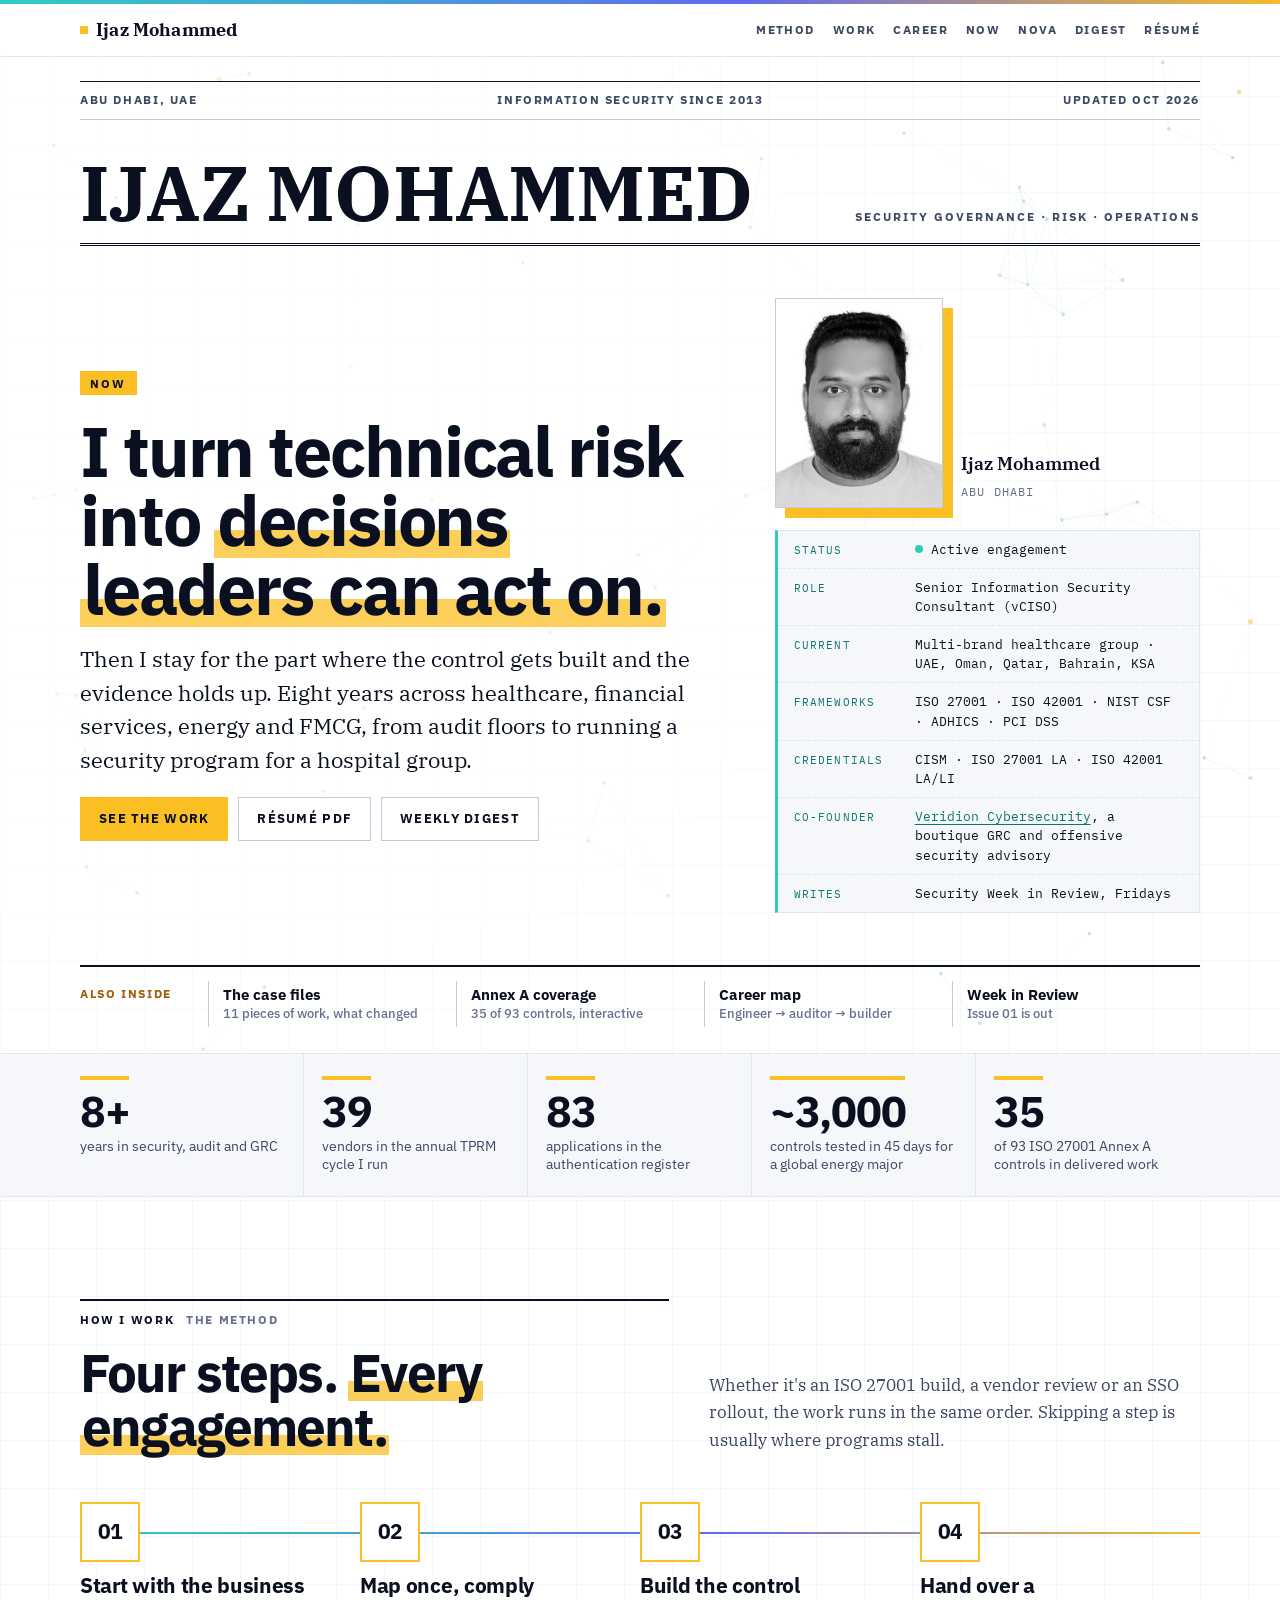
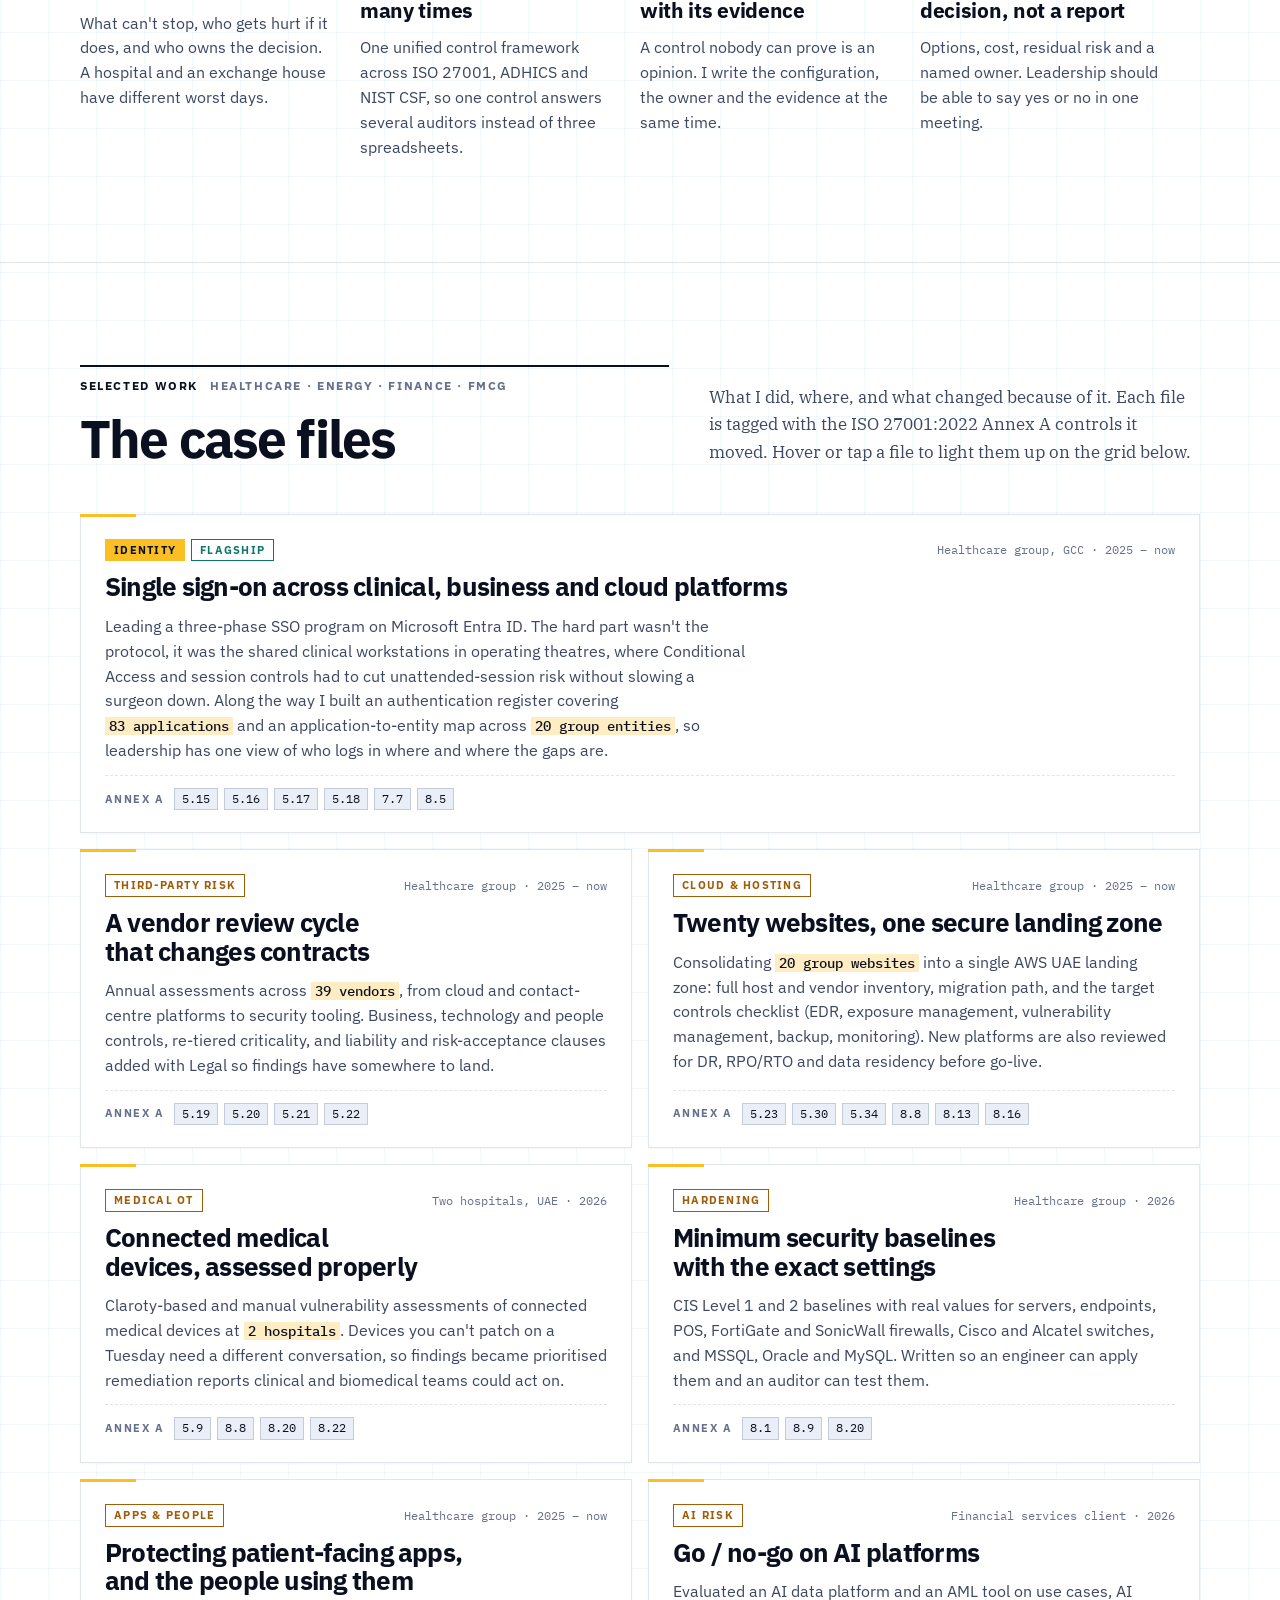
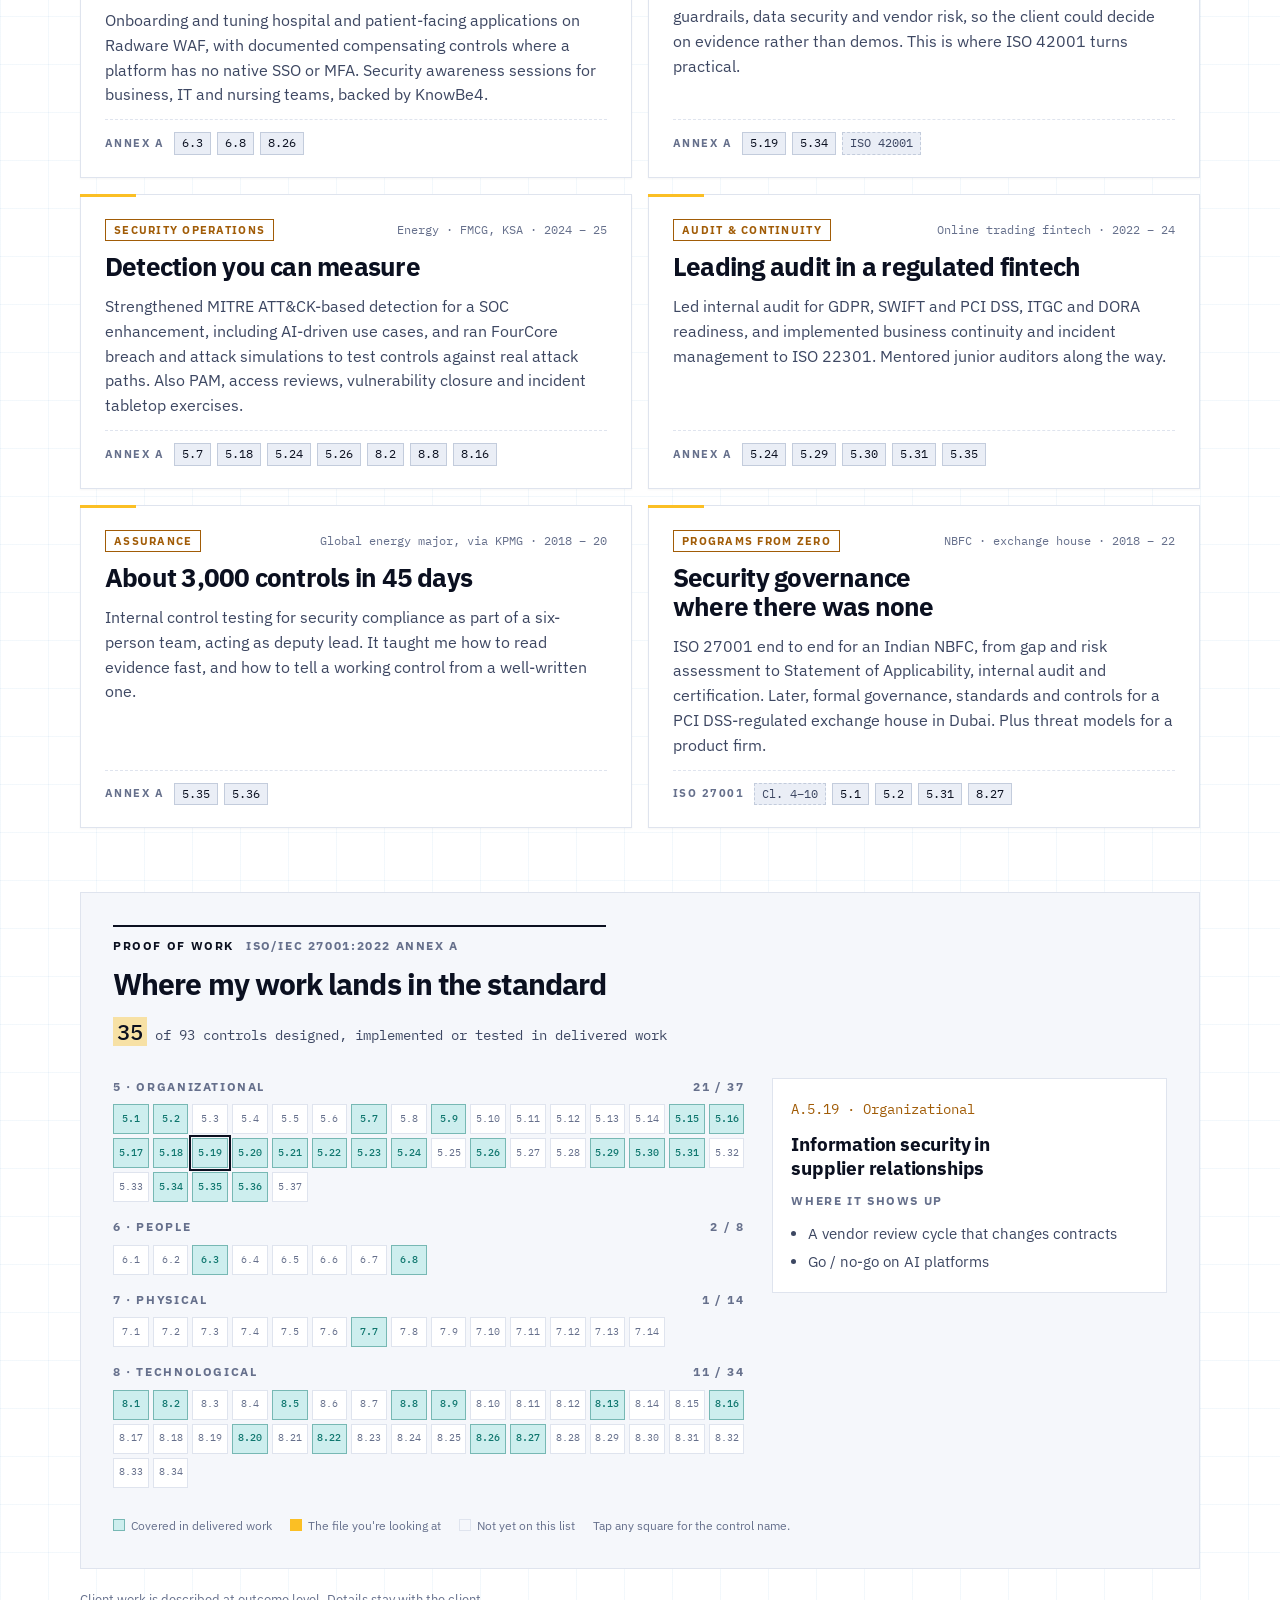
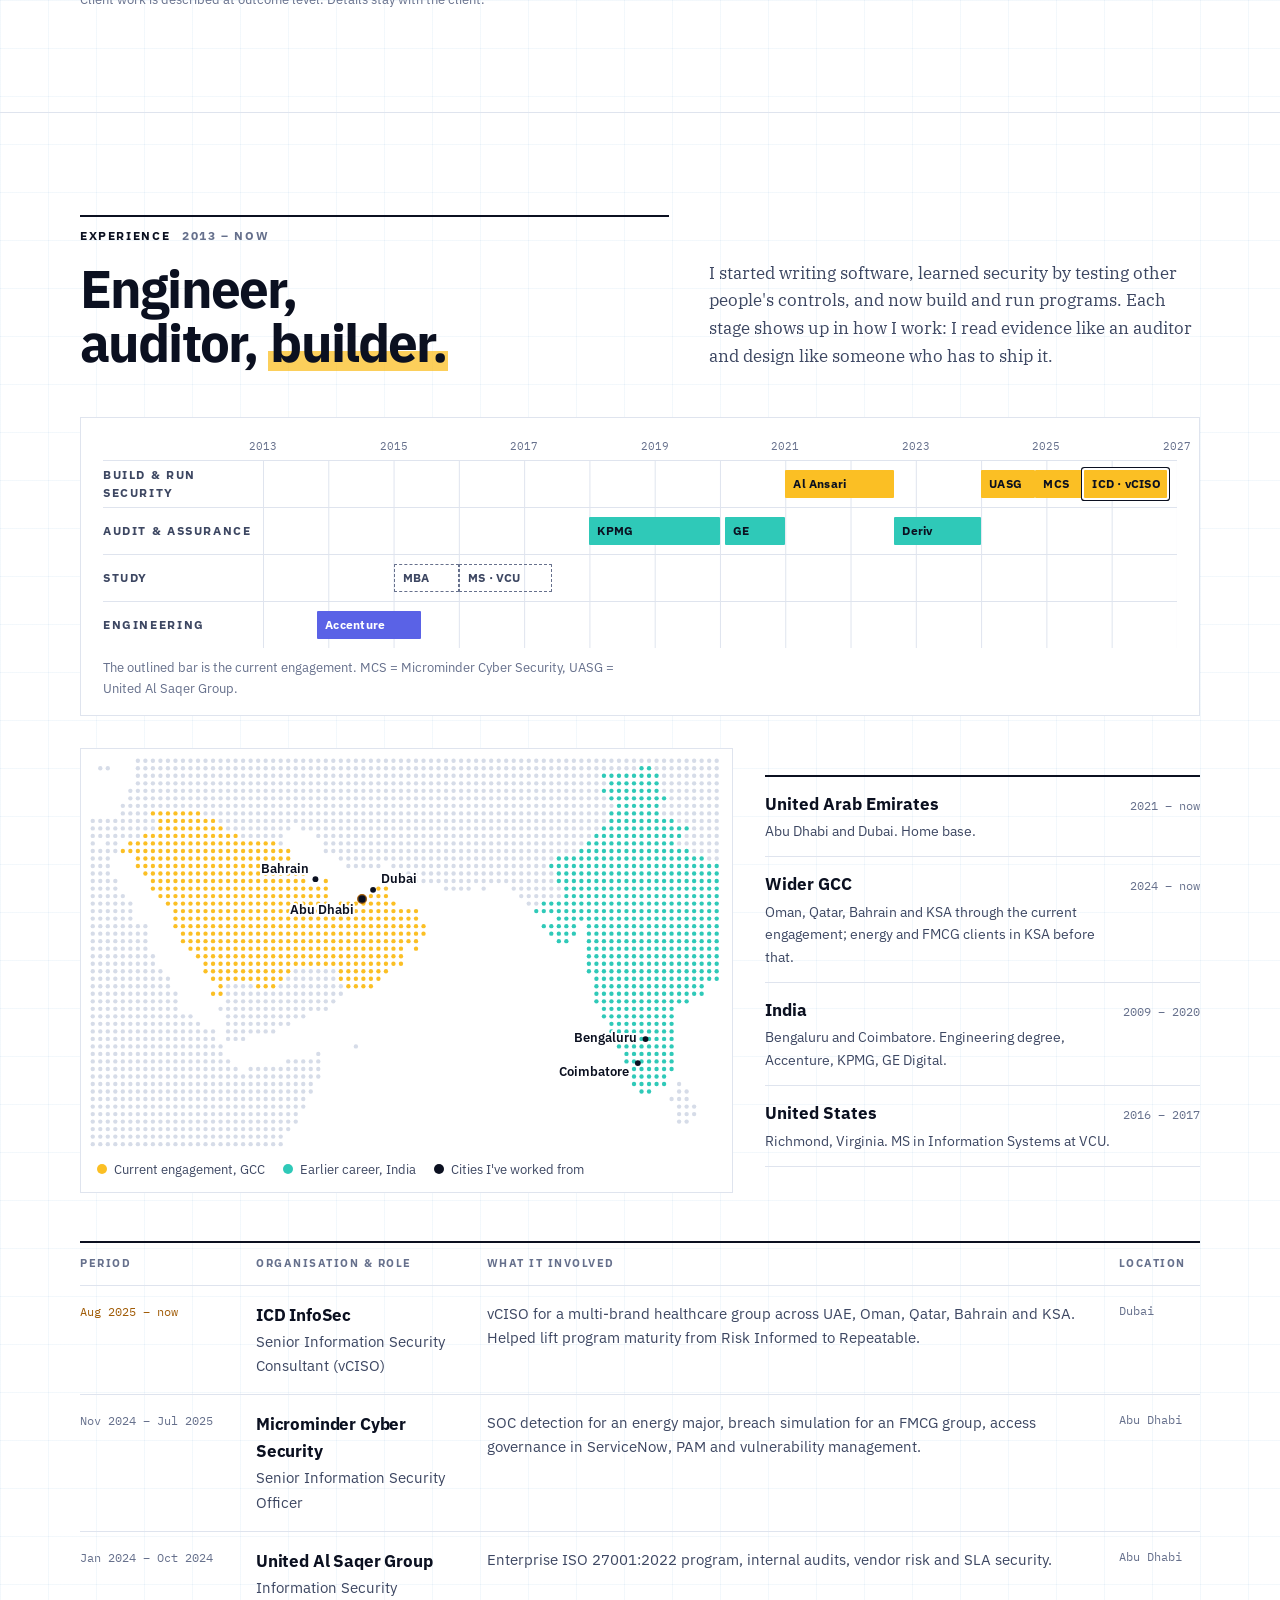
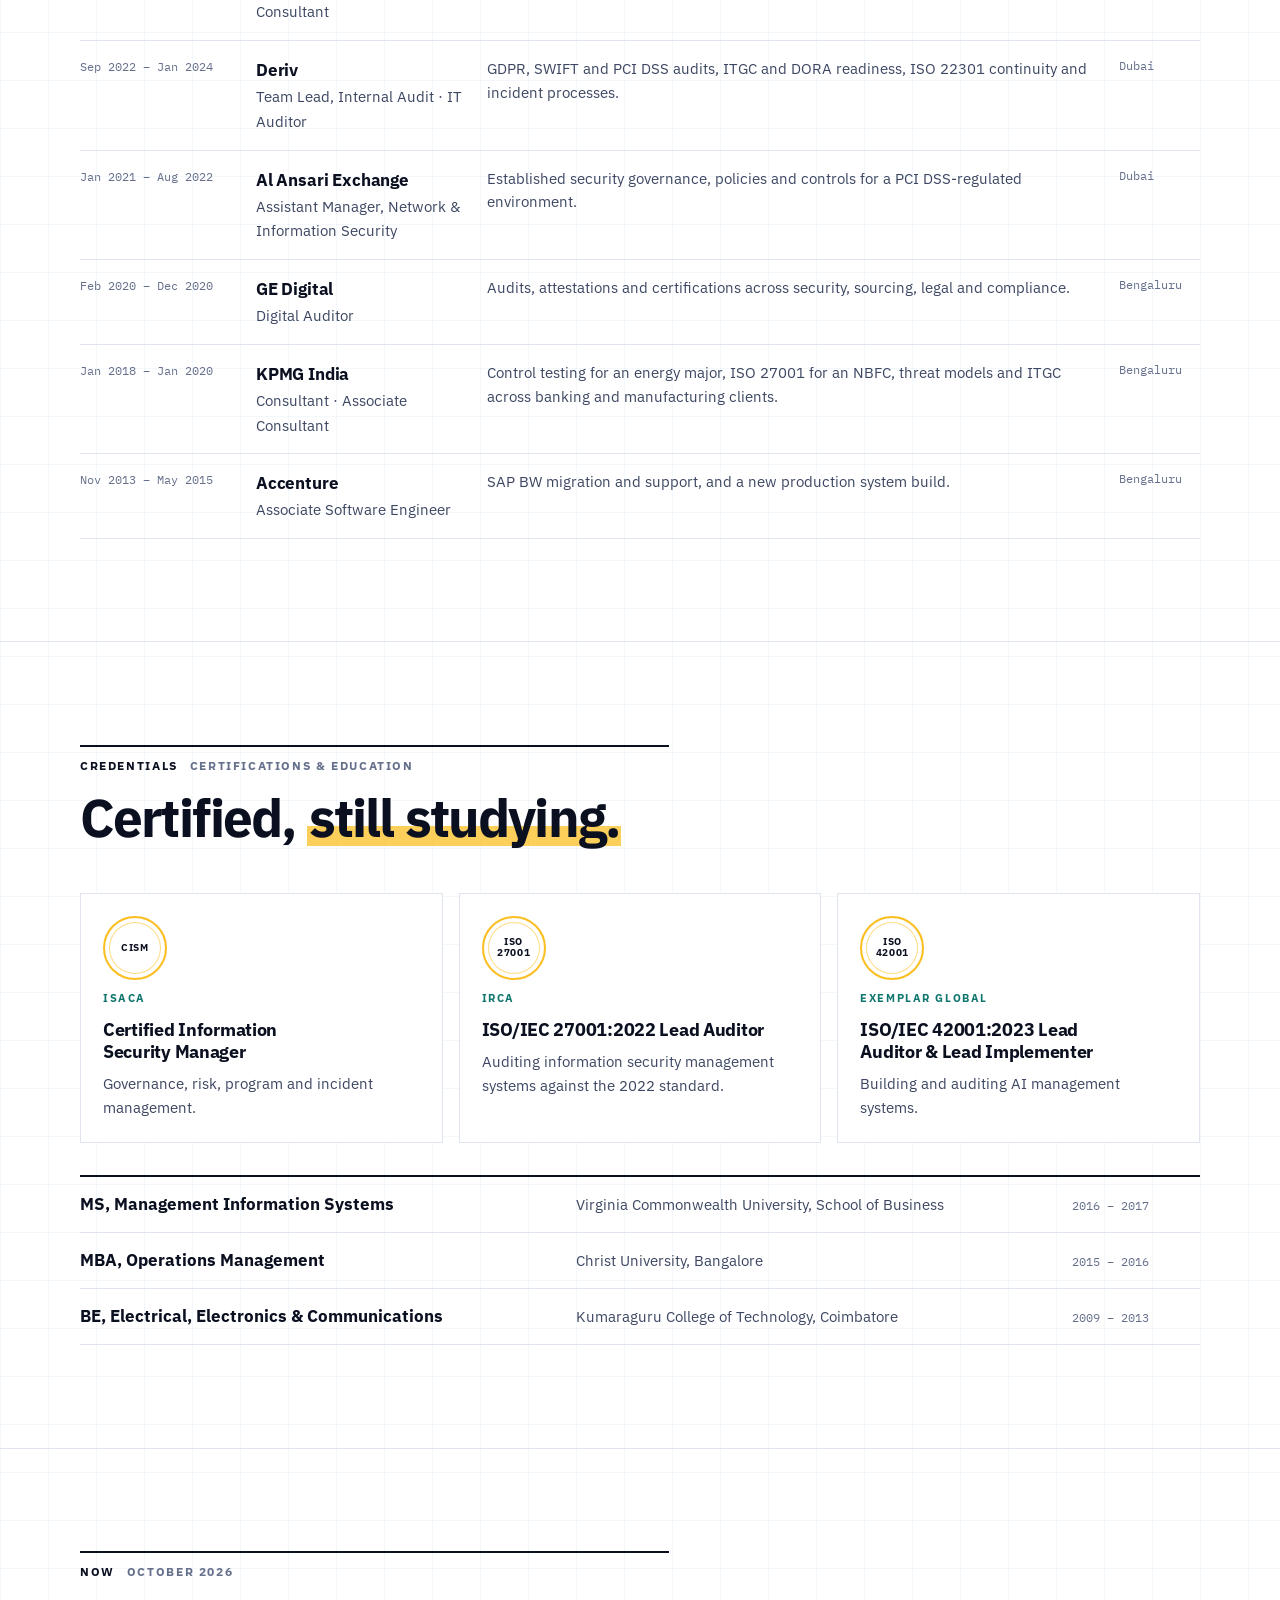
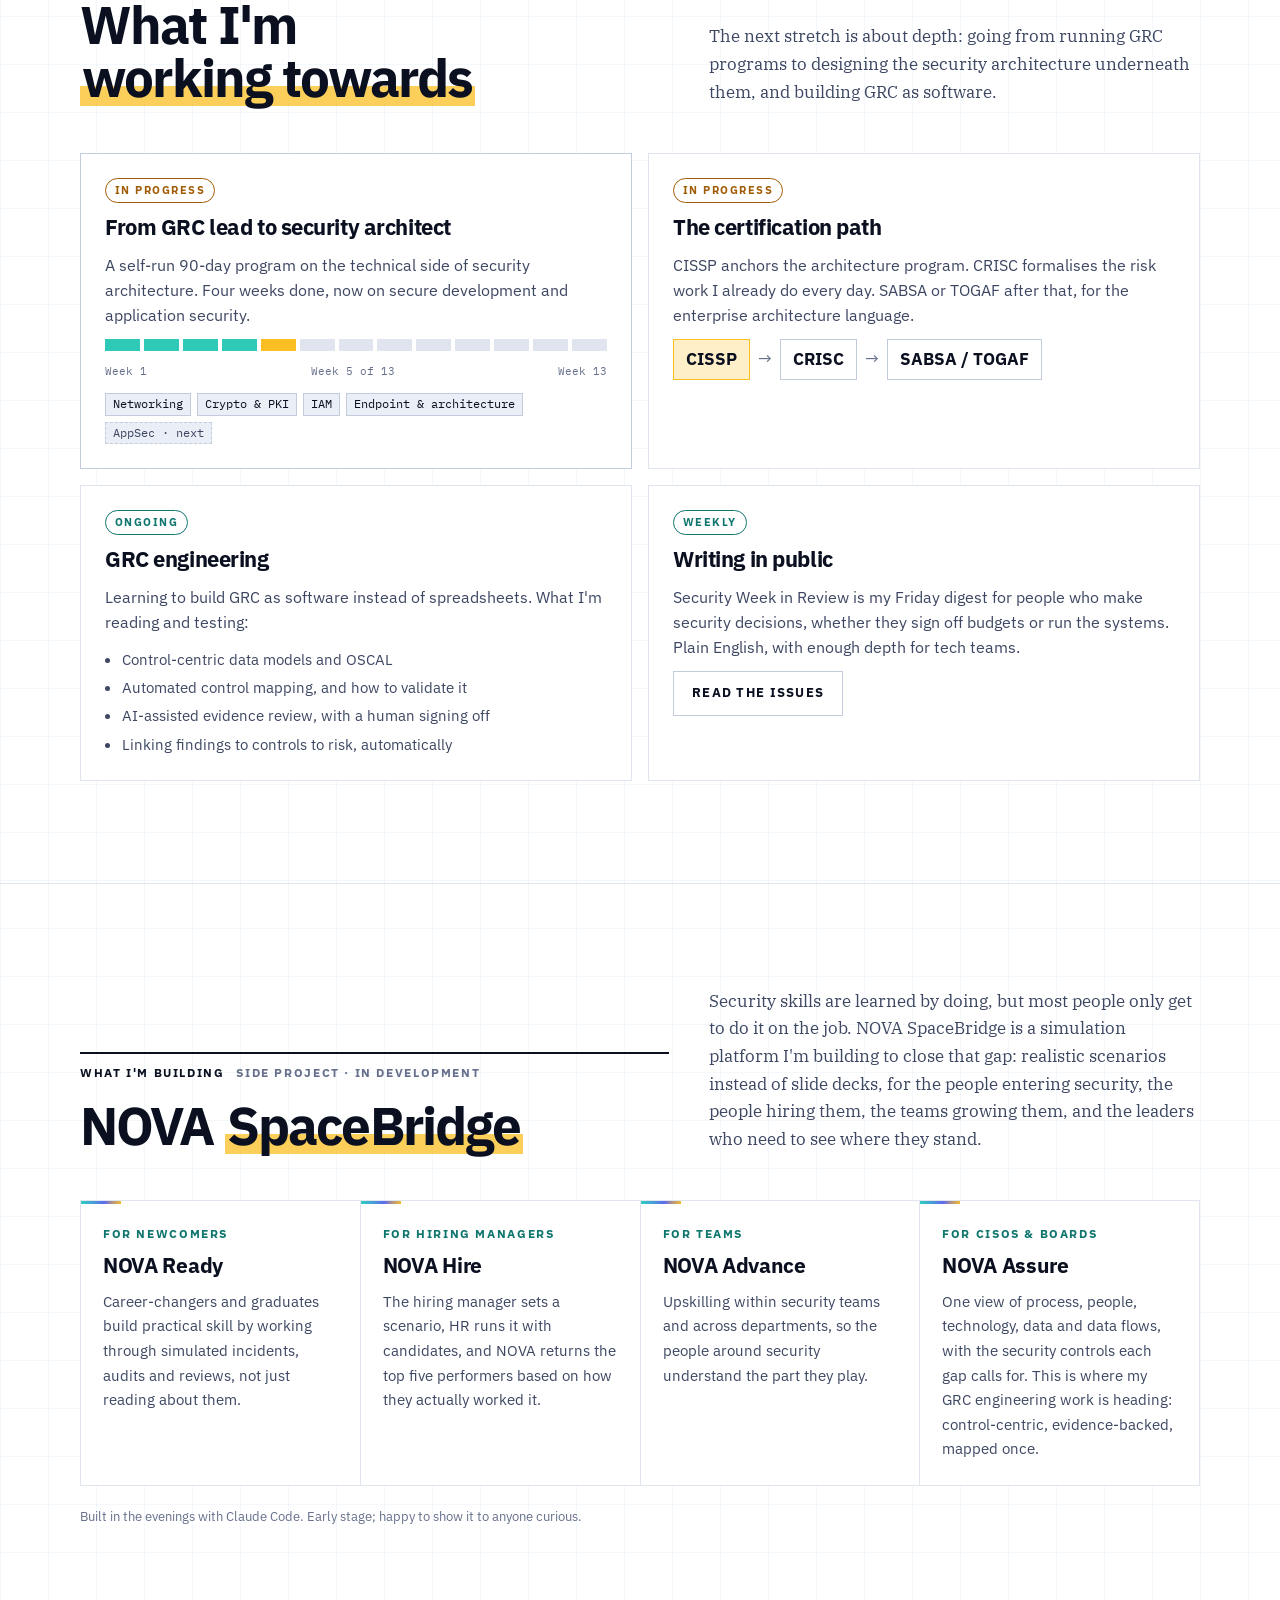
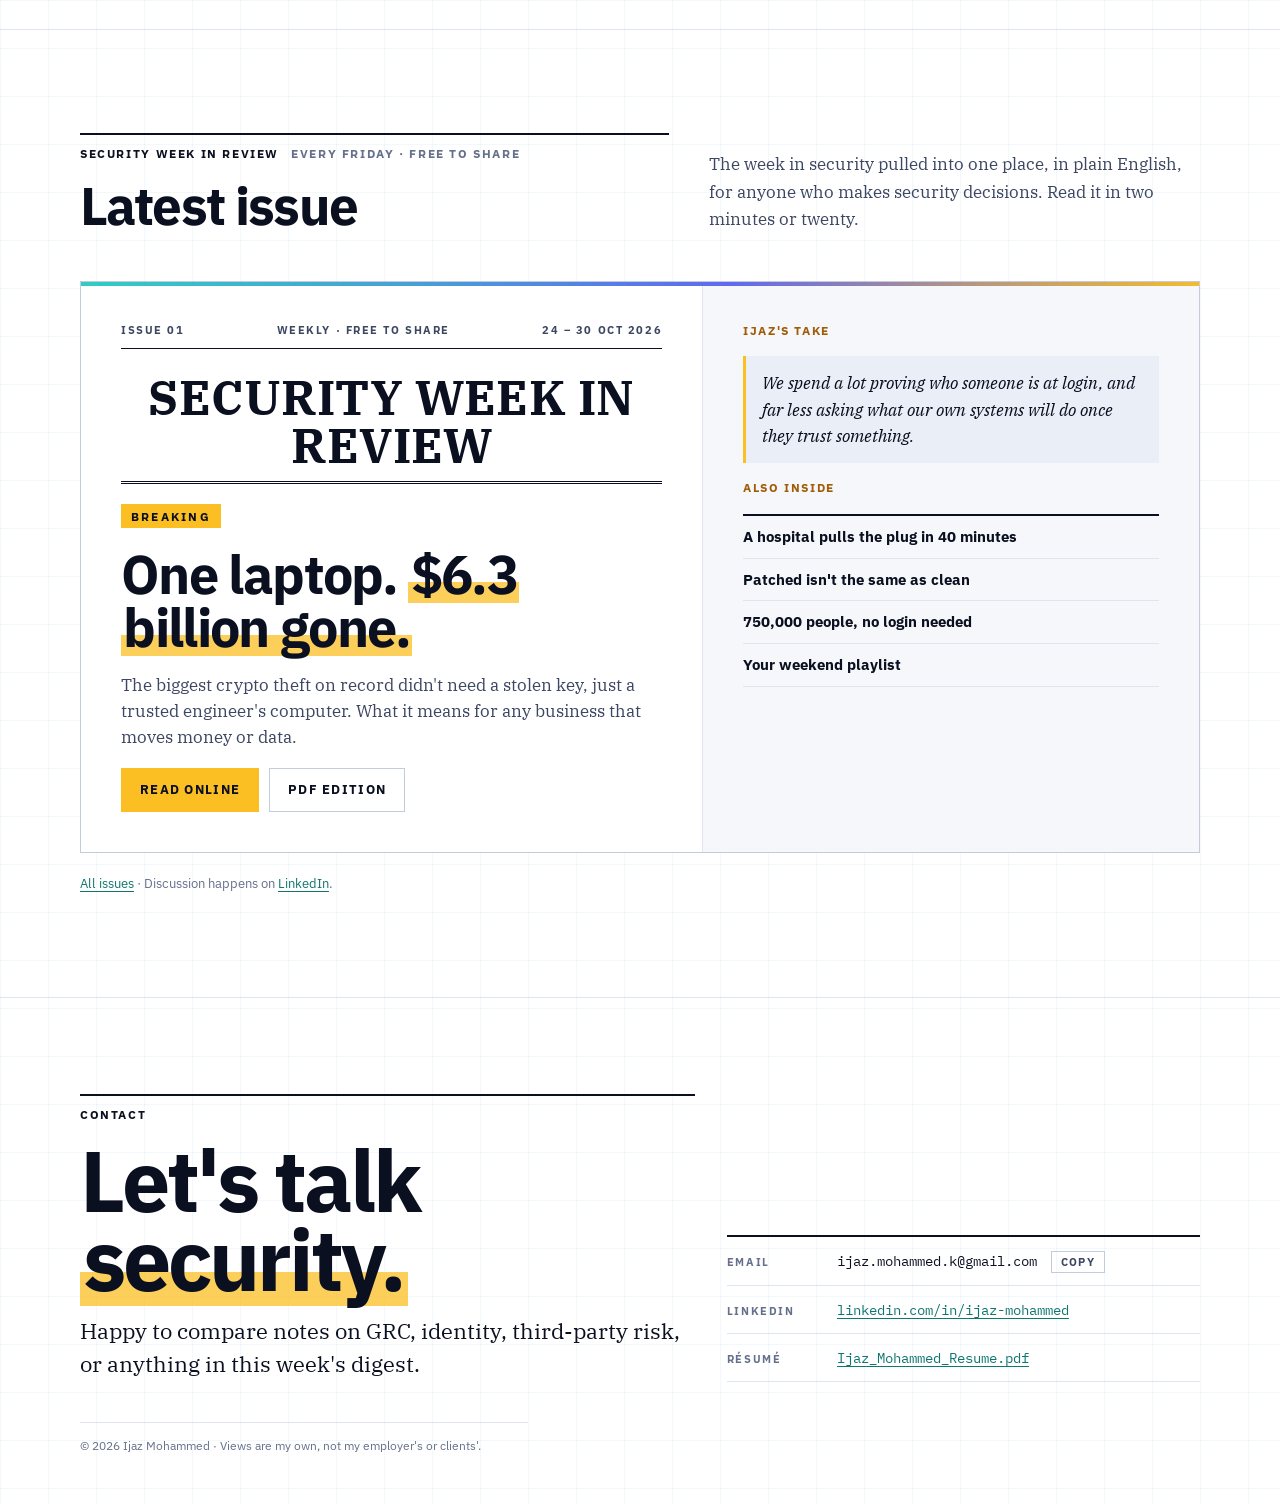
==== commit 6c2d1013: "Simplify link-preview card Co-Authored-By: Claude Opus 5.5 <noreply@anthropic.com> Claude-Session: h" ====
--- a/index.html
+++ b/index.html
@@ -11,7 +11,7 @@
 <meta property="og:description" content="Case files, method, credentials, and a weekly security digest for leaders and tech teams.">
 <meta property="og:type" content="website">
 <meta property="og:url" content="https://ijazmk.com/">
-<meta property="og:image" content="https://ijazmk.com/assets/og-card.jpg">
+<meta property="og:image" content="https://ijazmk.com/assets/og-card.jpg?v=2">
 <meta property="og:image:width" content="1200">
 <meta property="og:image:height" content="630">
 <meta name="twitter:card" content="summary_large_image">
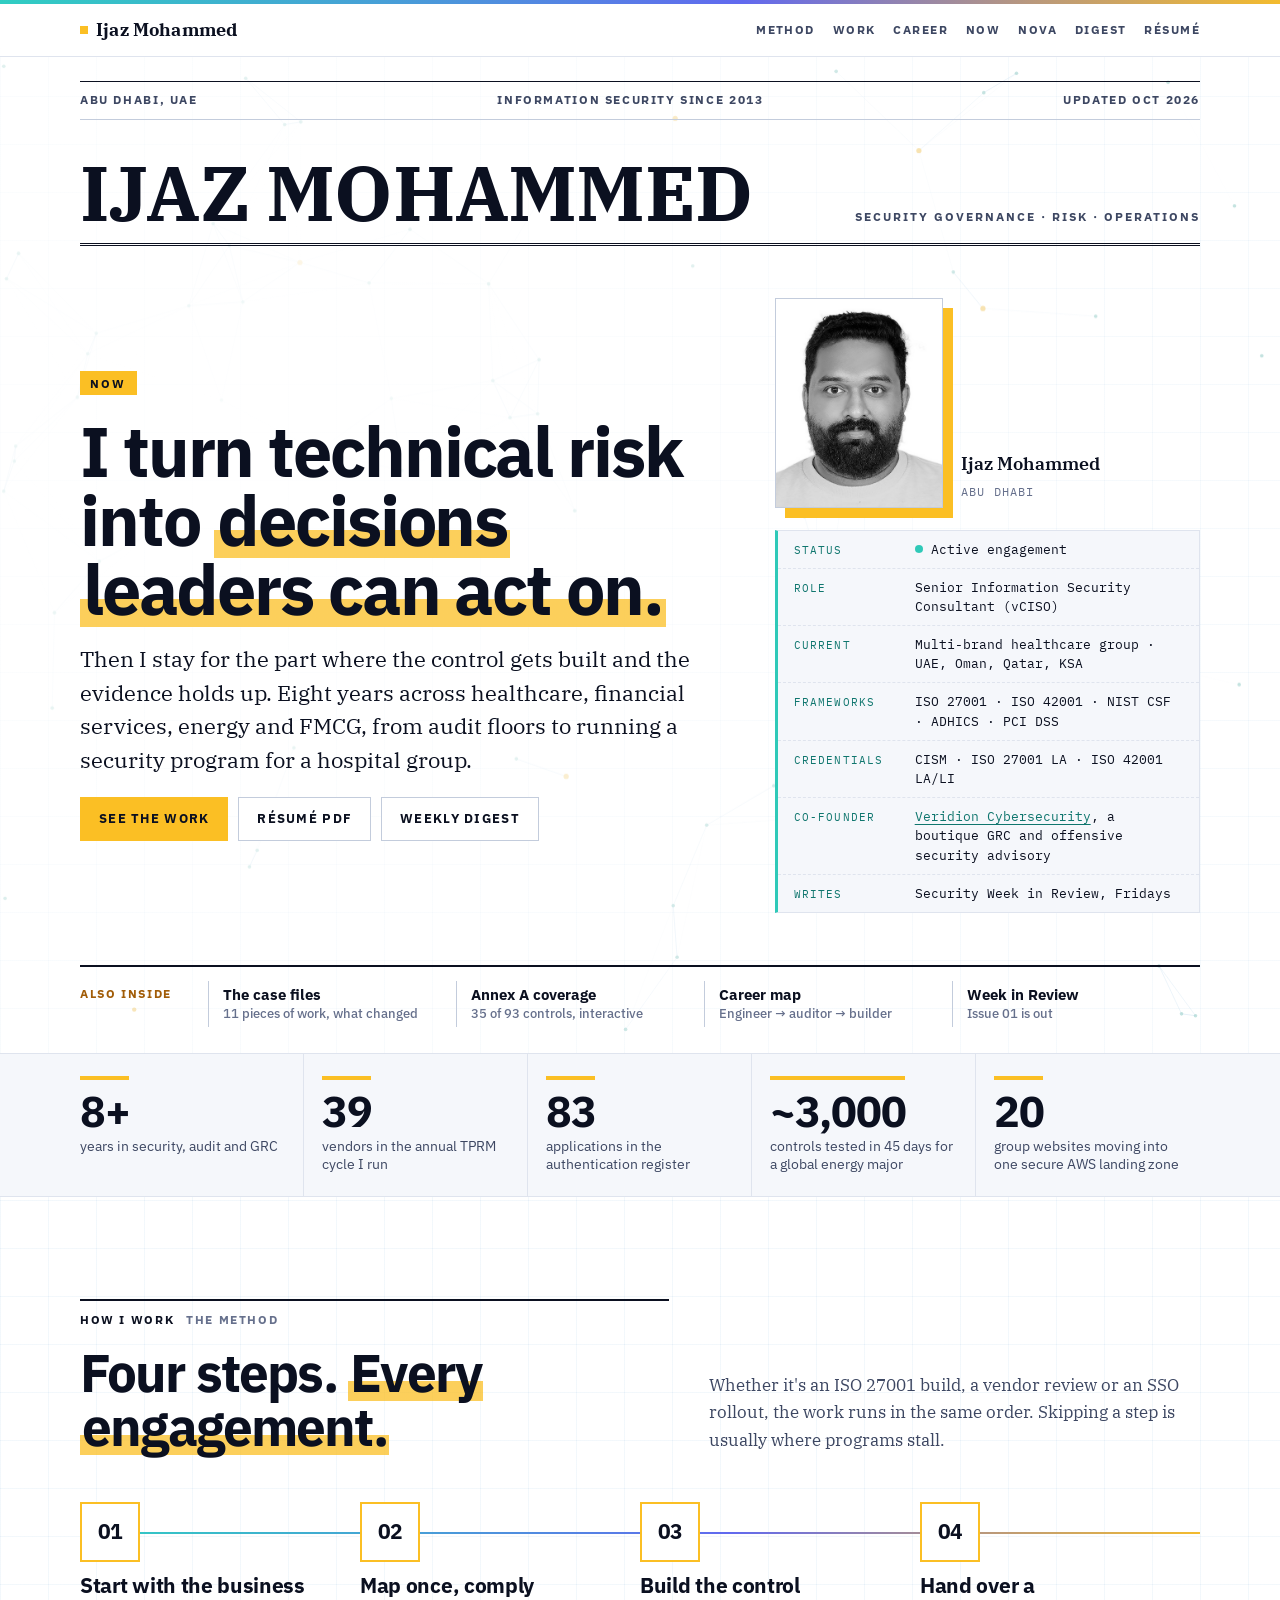
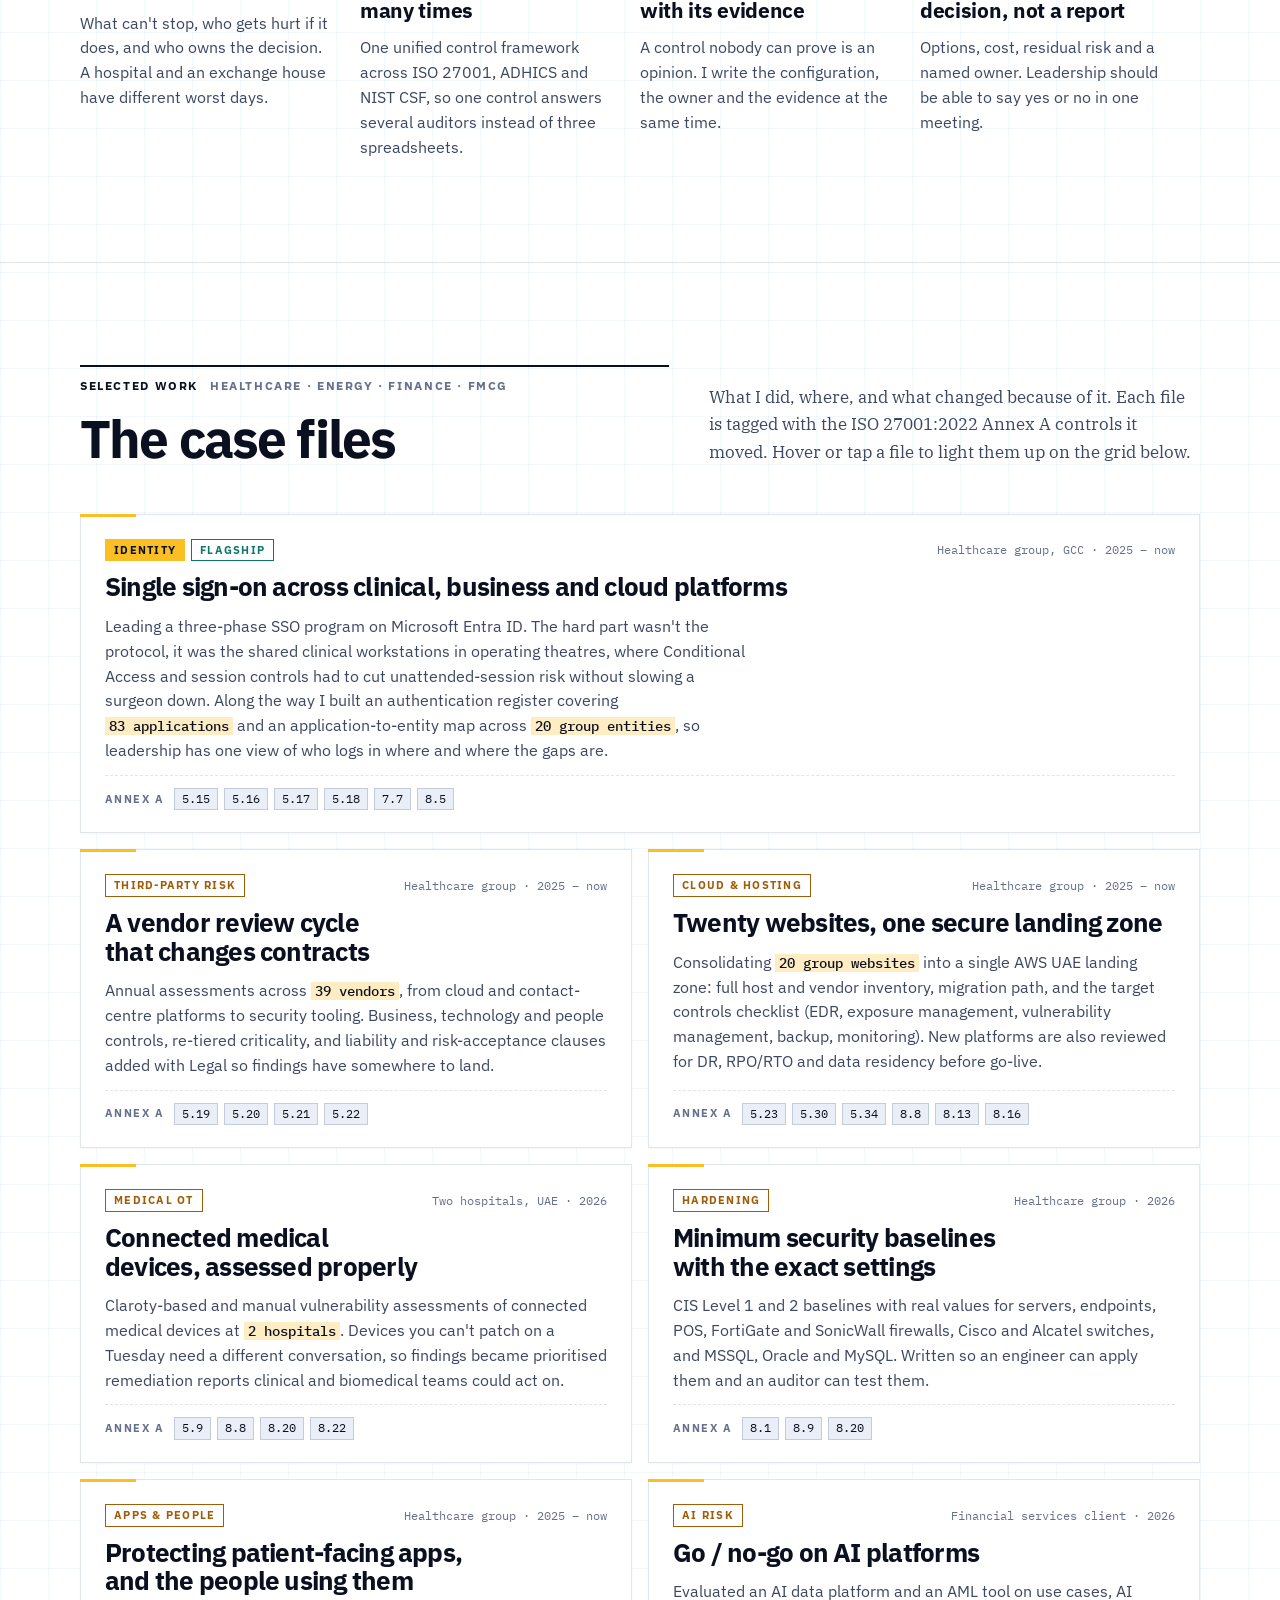
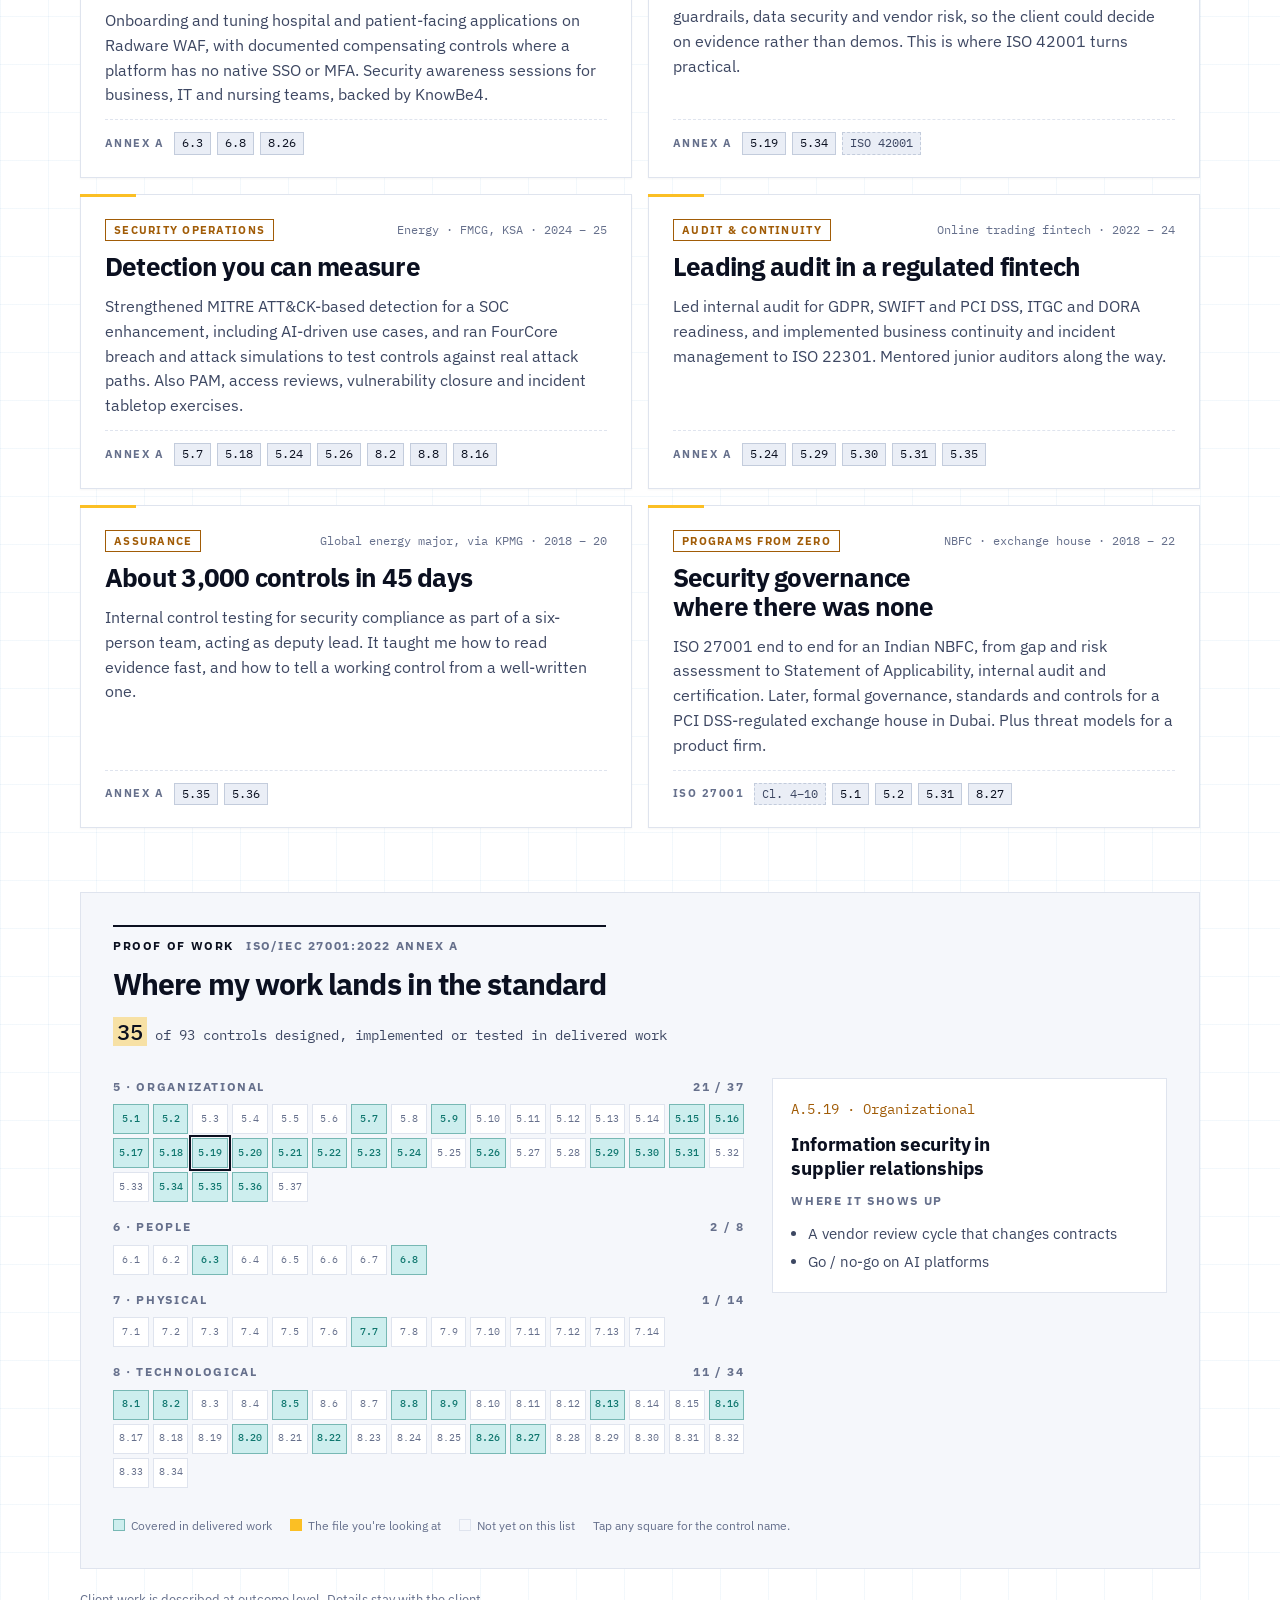
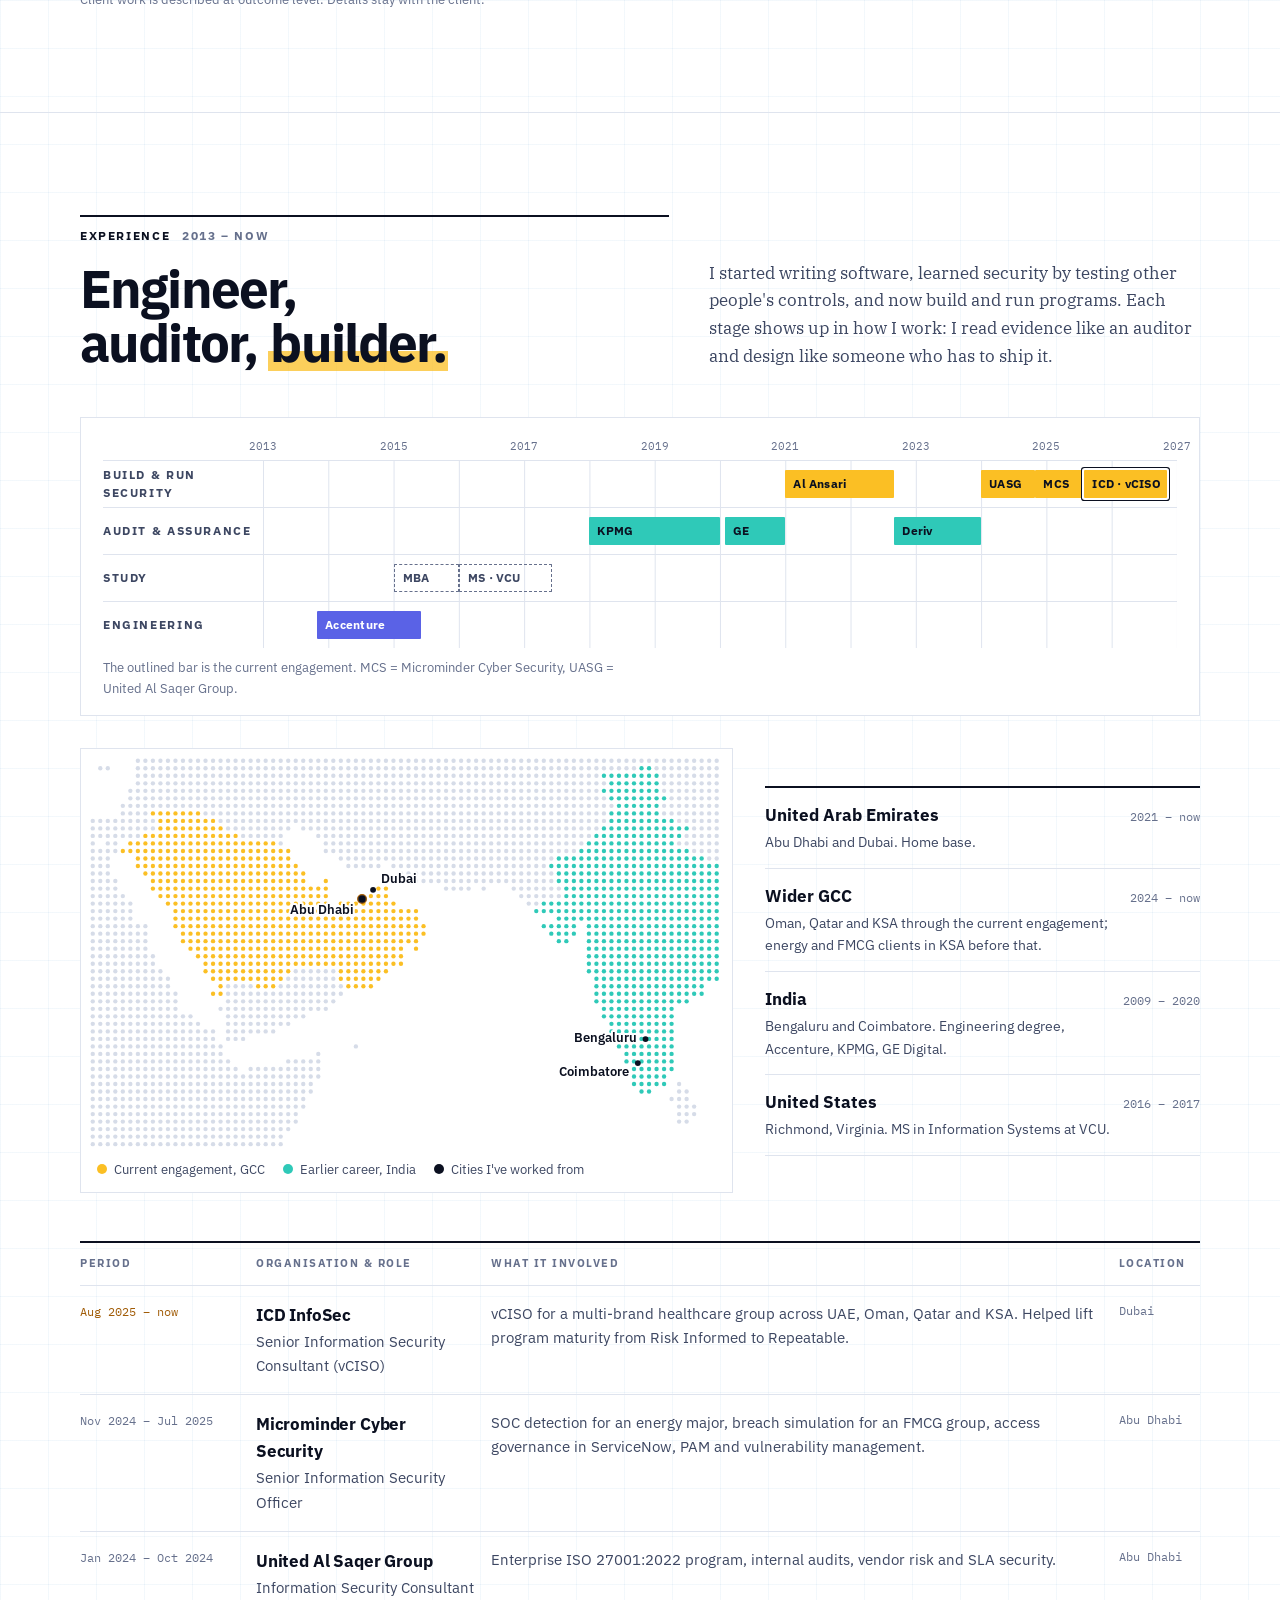
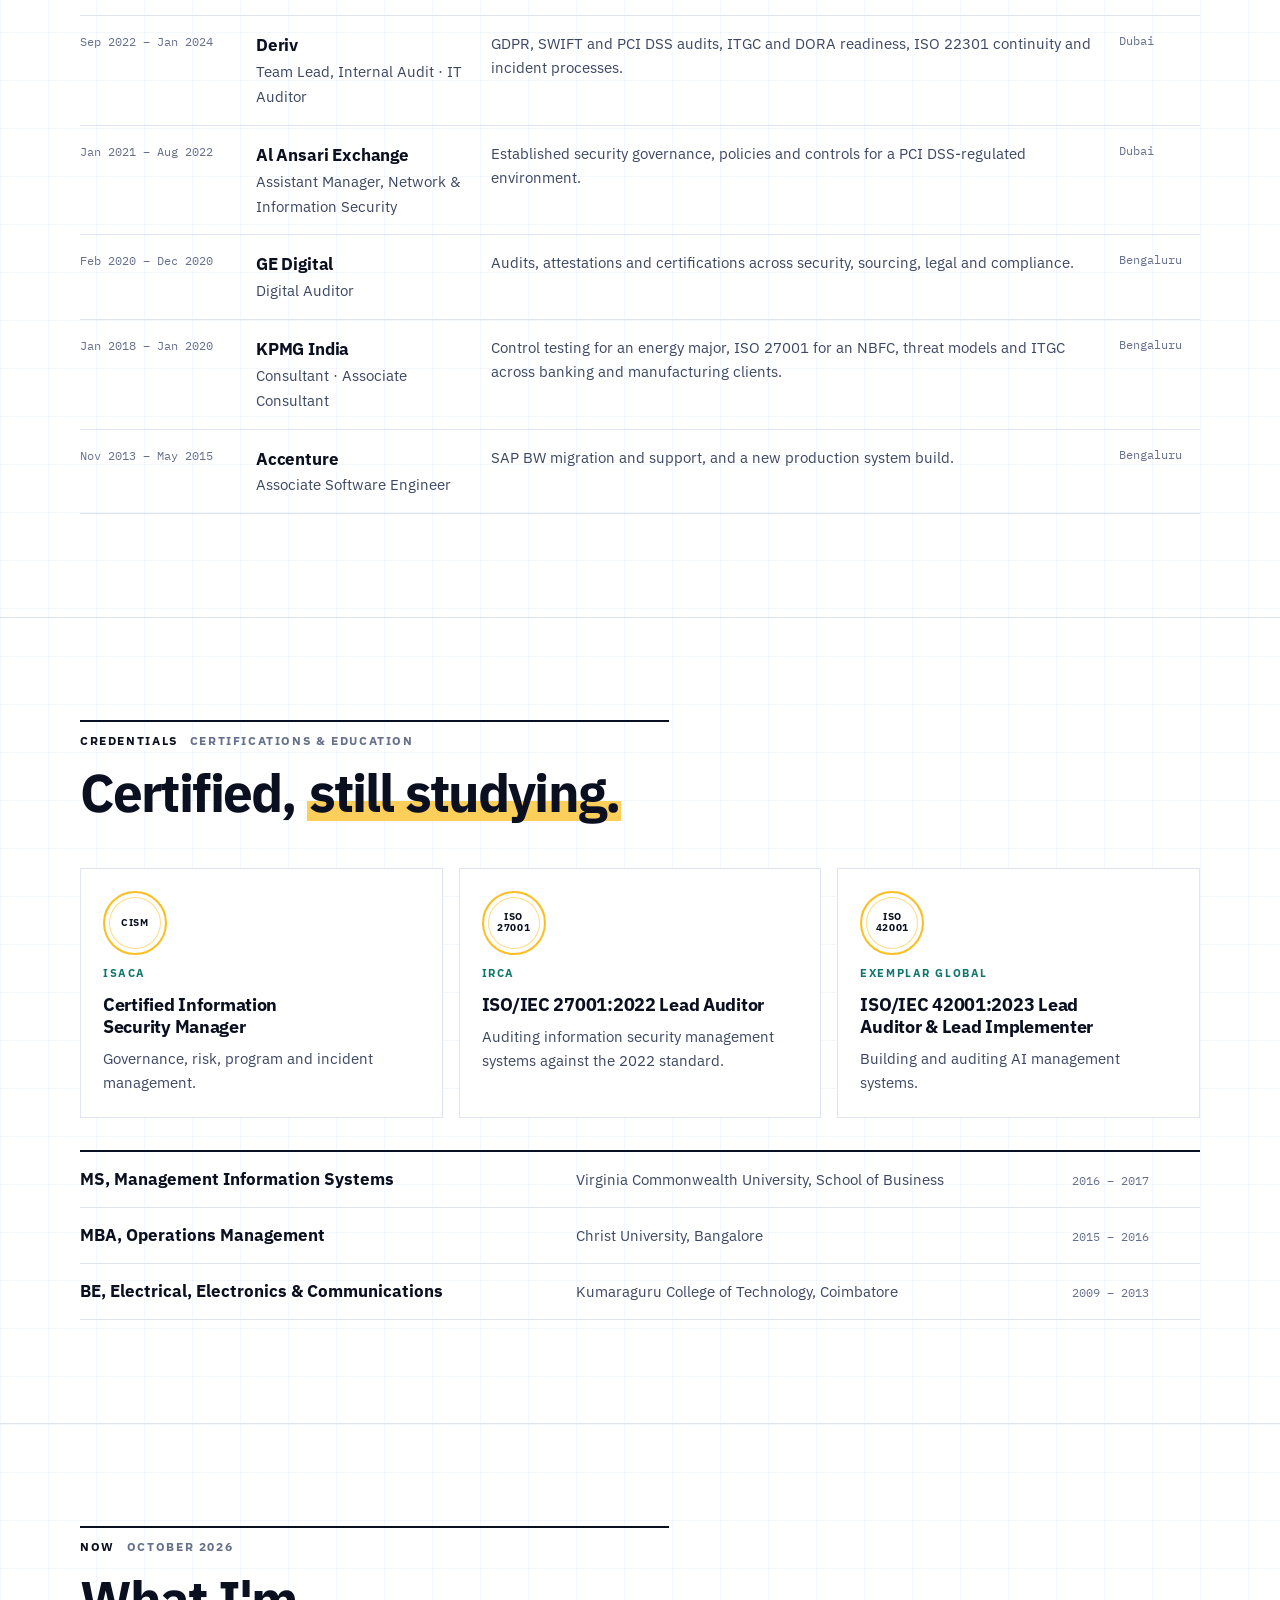
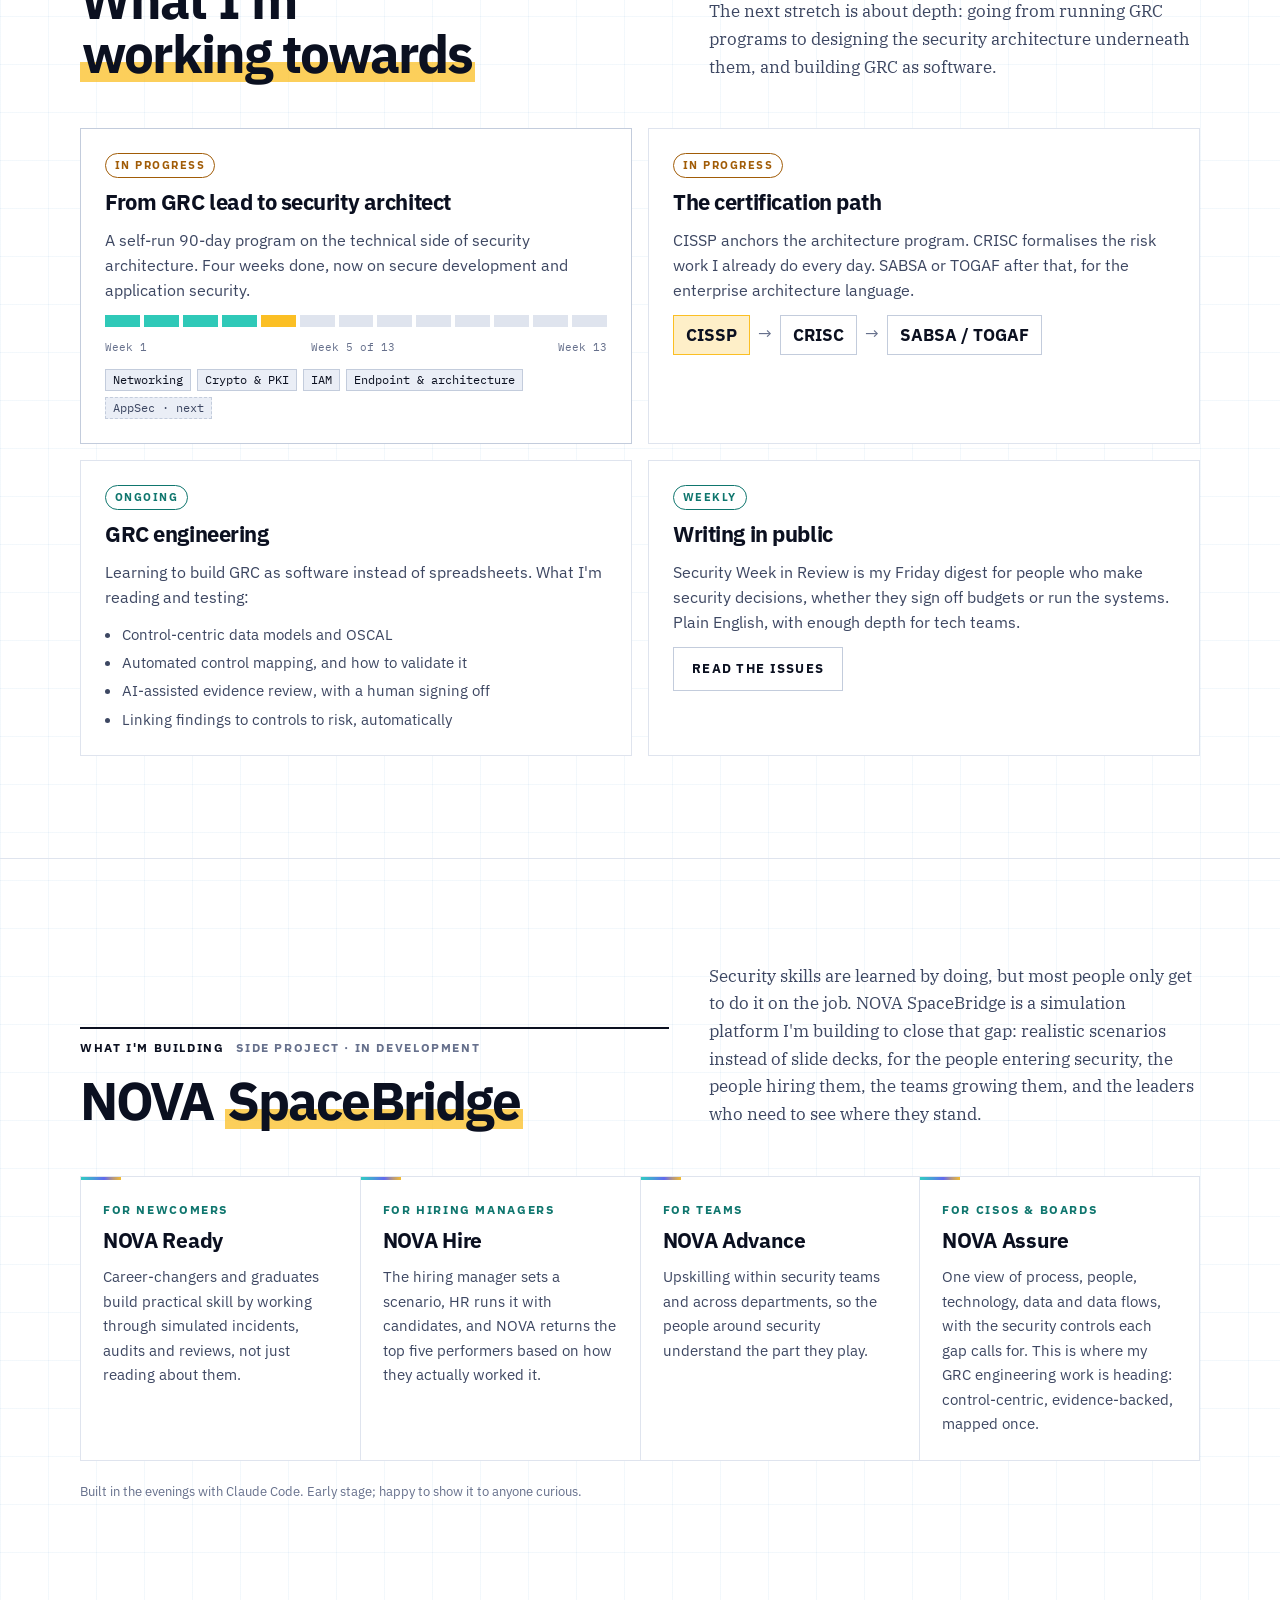
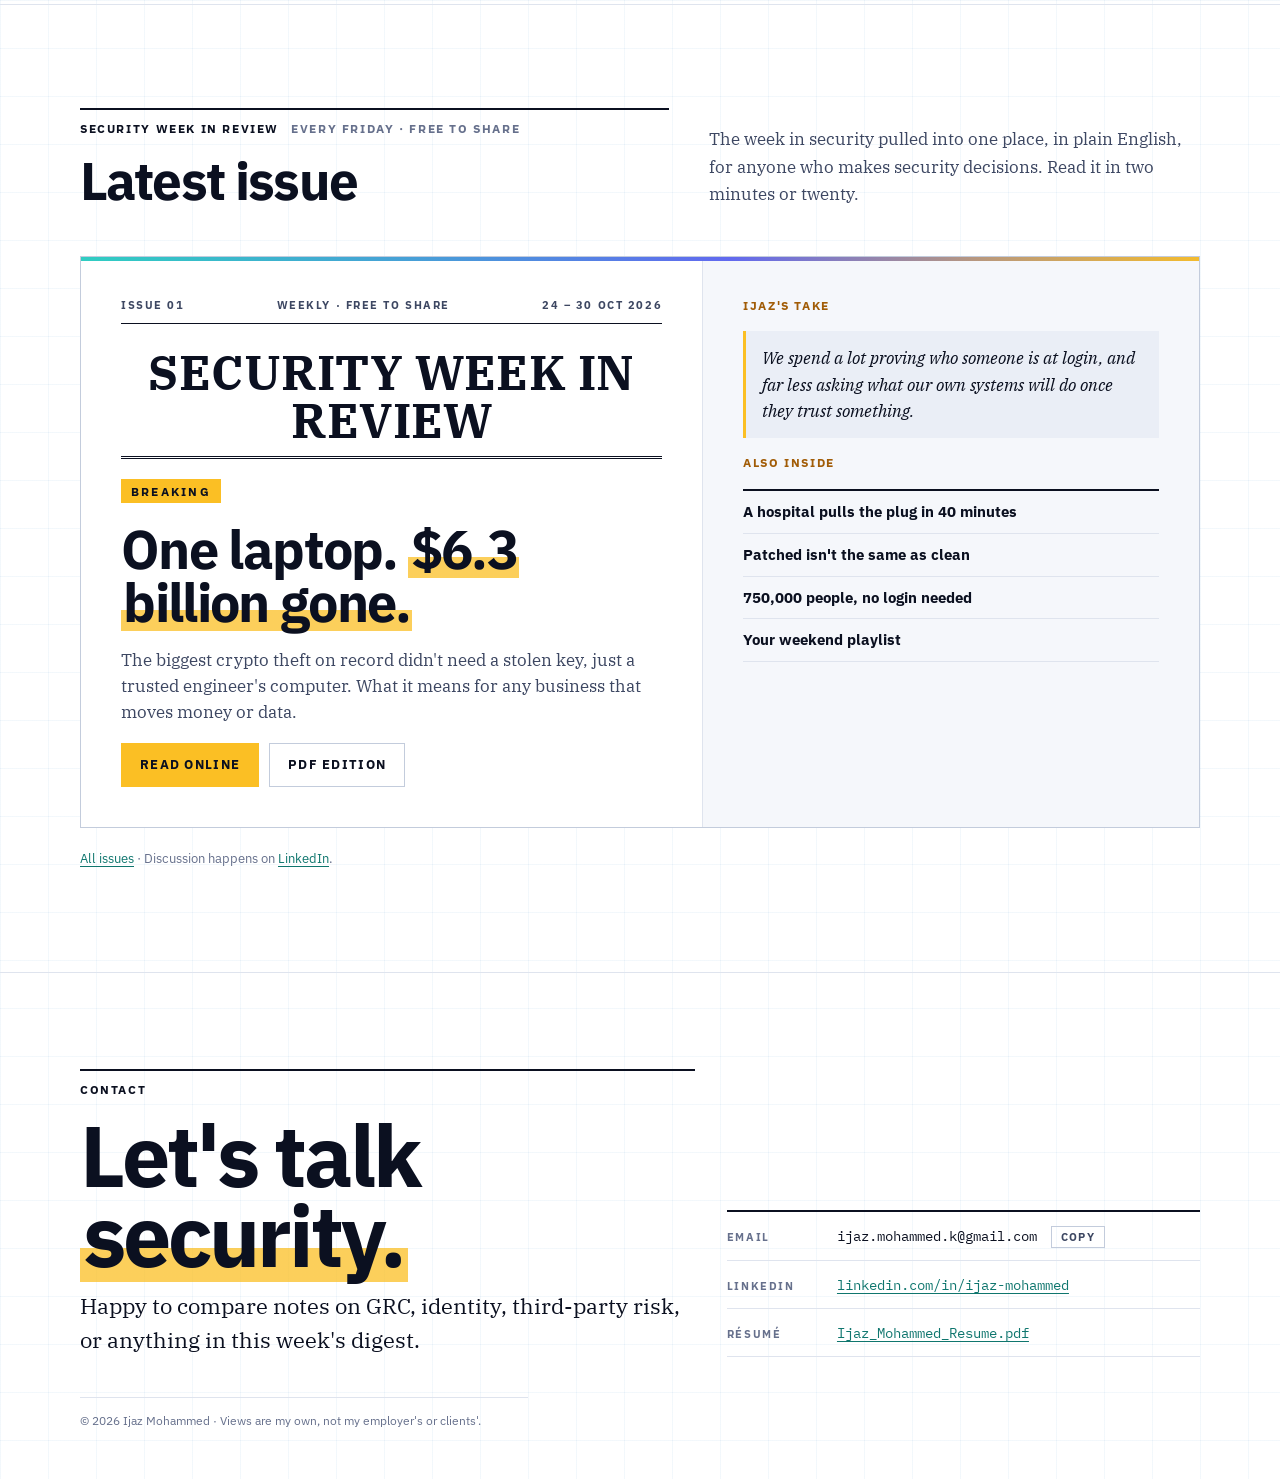
==== commit 7528e865: "Remove Bahrain; swap Annex A stat for the hosting consolidation figure Co-Authored-By: Claude Opus 5" ====
--- a/index.html
+++ b/index.html
@@ -68,7 +68,7 @@
         <dl class="register" aria-label="At a glance">
           <div><dt>Status</dt><dd><span class="live" aria-hidden="true"></span>Active engagement</dd></div>
           <div><dt>Role</dt><dd>Senior Information Security Consultant (vCISO)</dd></div>
-          <div><dt>Current</dt><dd>Multi-brand healthcare group · UAE, Oman, Qatar, Bahrain, KSA</dd></div>
+          <div><dt>Current</dt><dd>Multi-brand healthcare group · UAE, Oman, Qatar, KSA</dd></div>
           <div><dt>Frameworks</dt><dd>ISO 27001 · ISO 42001 · NIST CSF · ADHICS · PCI DSS</dd></div>
           <div><dt>Credentials</dt><dd>CISM · ISO 27001 LA · ISO 42001 LA/LI</dd></div>
           <div><dt>Co-founder</dt><dd><a href="https://veridioncyber.com" target="_blank" rel="noopener">Veridion Cybersecurity</a>, a boutique GRC and offensive security advisory</dd></div>
@@ -93,7 +93,7 @@
       <div class="stat"><strong>39</strong><span>vendors in the annual TPRM cycle I run</span></div>
       <div class="stat"><strong>83</strong><span>applications in the authentication register</span></div>
       <div class="stat"><strong>~3,000</strong><span>controls tested in 45 days for a global energy major</span></div>
-      <div class="stat"><strong>35</strong><span>of 93 ISO 27001 Annex A controls in delivered work</span></div>
+      <div class="stat"><strong>20</strong><span>group websites moving into one secure AWS landing zone</span></div>
     </div>
   </section>
 
@@ -262,12 +262,12 @@
 
       <div class="foot-grid">
         <div class="map-box">
-          <svg class="map" viewBox="0 0 760 470" role="img" aria-labelledby="mapT mapD"><title id="mapT">Where I've worked</title><desc id="mapD">Dot map of the Gulf and India. Gulf countries covered by the current engagement (UAE, Oman, Qatar, Bahrain, Saudi Arabia) are highlighted, India is marked as earlier career, with Abu Dhabi as home base.</desc><g class="dots"><circle class="l" cx="58.5" cy="4.5" r="2.6"/><circle class="l" cx="67.5" cy="4.5" r="2.6"/><circle class="l" cx="76.5" cy="4.5" r="2.6"/><circle class="l" cx="85.5" cy="4.5" r="2.6"/><circle class="l" cx="94.5" cy="4.5" r="2.6"/><circle class="l" cx="103.5" cy="4.5" r="2.6"/><circle class="l" cx="112.5" cy="4.5" r="2.6"/><circle class="l" cx="121.5" cy="4.5" r="2.6"/><circle class="l" cx="130.5" cy="4.5" r="2.6"/><circle class="l" cx="139.5" cy="4.5" r="2.6"/><circle class="l" cx="148.5" cy="4.5" r="2.6"/><circle class="l" cx="157.5" cy="4.5" r="2.6"/><circle class="l" cx="166.5" cy="4.5" r="2.6"/><circle class="l" cx="175.5" cy="4.5" r="2.6"/><circle class="l" cx="184.5" cy="4.5" r="2.6"/><circle class="l" cx="193.5" cy="4.5" r="2.6"/><circle class="l" cx="202.5" cy="4.5" r="2.6"/><circle class="l" cx="211.5" cy="4.5" r="2.6"/><circle class="l" cx="220.5" cy="4.5" r="2.6"/><circle class="l" cx="229.5" cy="4.5" r="2.6"/><circle class="l" cx="238.5" cy="4.5" r="2.6"/><circle class="l" cx="247.5" cy="4.5" r="2.6"/><circle class="l" cx="256.5" cy="4.5" r="2.6"/><circle class="l" cx="265.5" cy="4.5" r="2.6"/><circle class="l" cx="274.5" cy="4.5" r="2.6"/><circle class="l" cx="283.5" cy="4.5" r="2.6"/><circle class="l" cx="292.5" cy="4.5" r="2.6"/><circle class="l" cx="301.5" cy="4.5" r="2.6"/><circle class="l" cx="310.5" cy="4.5" r="2.6"/><circle class="l" cx="319.5" cy="4.5" r="2.6"/><circle class="l" cx="328.5" cy="4.5" r="2.6"/><circle class="l" cx="337.5" cy="4.5" r="2.6"/><circle class="l" cx="346.5" cy="4.5" r="2.6"/><circle class="l" cx="355.5" cy="4.5" r="2.6"/><circle class="l" cx="364.5" cy="4.5" r="2.6"/><circle class="l" cx="373.5" cy="4.5" r="2.6"/><circle class="l" cx="382.5" cy="4.5" r="2.6"/><circle class="l" cx="391.5" cy="4.5" r="2.6"/><circle class="l" cx="400.5" cy="4.5" r="2.6"/><circle class="l" cx="409.5" cy="4.5" r="2.6"/><circle class="l" cx="418.5" cy="4.5" r="2.6"/><circle class="l" cx="427.5" cy="4.5" r="2.6"/><circle class="l" cx="436.5" cy="4.5" r="2.6"/><circle class="l" cx="445.5" cy="4.5" r="2.6"/><circle class="l" cx="454.5" cy="4.5" r="2.6"/><circle class="l" cx="463.5" cy="4.5" r="2.6"/><circle class="l" cx="472.5" cy="4.5" r="2.6"/><circle class="l" cx="481.5" cy="4.5" r="2.6"/><circle class="l" cx="490.5" cy="4.5" r="2.6"/><circle class="l" cx="499.5" cy="4.5" r="2.6"/><circle class="l" cx="508.5" cy="4.5" r="2.6"/><circle class="l" cx="517.5" cy="4.5" r="2.6"/><circle class="l" cx="526.5" cy="4.5" r="2.6"/><circle class="l" cx="535.5" cy="4.5" r="2.6"/><circle class="l" cx="544.5" cy="4.5" r="2.6"/><circle class="l" cx="553.5" cy="4.5" r="2.6"/><circle class="l" cx="562.5" cy="4.5" r="2.6"/><circle class="l" cx="571.5" cy="4.5" r="2.6"/><circle class="l" cx="580.5" cy="4.5" r="2.6"/><circle class="l" cx="589.5" cy="4.5" r="2.6"/><circle class="l" cx="598.5" cy="4.5" r="2.6"/><circle class="l" cx="607.5" cy="4.5" r="2.6"/><circle class="l" cx="616.5" cy="4.5" r="2.6"/><circle class="l" cx="625.5" cy="4.5" r="2.6"/><circle class="l" cx="634.5" cy="4.5" r="2.6"/><circle class="l" cx="643.5" cy="4.5" r="2.6"/><circle class="l" cx="652.5" cy="4.5" r="2.6"/><circle class="l" cx="661.5" cy="4.5" r="2.6"/><circle class="l" cx="670.5" cy="4.5" r="2.6"/><circle class="l" cx="679.5" cy="4.5" r="2.6"/><circle class="l" cx="688.5" cy="4.5" r="2.6"/><circle class="l" cx="697.5" cy="4.5" r="2.6"/><circle class="l" cx="706.5" cy="4.5" r="2.6"/><circle class="l" cx="715.5" cy="4.5" r="2.6"/><circle class="l" cx="724.5" cy="4.5" r="2.6"/><circle class="l" cx="733.5" cy="4.5" r="2.6"/><circle class="l" cx="742.5" cy="4.5" r="2.6"/><circle class="l" cx="751.5" cy="4.5" r="2.6"/><circle class="l" cx="13.5" cy="13.5" r="2.6"/><circle class="l" cx="22.5" cy="13.5" r="2.6"/><circle class="l" cx="58.5" cy="13.5" r="2.6"/><circle class="l" cx="67.5" cy="13.5" r="2.6"/><circle class="l" cx="76.5" cy="13.5" r="2.6"/><circle class="l" cx="85.5" cy="13.5" r="2.6"/><circle class="l" cx="94.5" cy="13.5" r="2.6"/><circle class="l" cx="103.5" cy="13.5" r="2.6"/><circle class="l" cx="112.5" cy="13.5" r="2.6"/><circle class="l" cx="121.5" cy="13.5" r="2.6"/><circle class="l" cx="130.5" cy="13.5" r="2.6"/><circle class="l" cx="139.5" cy="13.5" r="2.6"/><circle class="l" cx="148.5" cy="13.5" r="2.6"/><circle class="l" cx="157.5" cy="13.5" r="2.6"/><circle class="l" cx="166.5" cy="13.5" r="2.6"/><circle class="l" cx="175.5" cy="13.5" r="2.6"/><circle class="l" cx="184.5" cy="13.5" r="2.6"/><circle class="l" cx="193.5" cy="13.5" r="2.6"/><circle class="l" cx="202.5" cy="13.5" r="2.6"/><circle class="l" cx="211.5" cy="13.5" r="2.6"/><circle class="l" cx="220.5" cy="13.5" r="2.6"/><circle class="l" cx="229.5" cy="13.5" r="2.6"/><circle class="l" cx="238.5" cy="13.5" r="2.6"/><circle class="l" cx="247.5" cy="13.5" r="2.6"/><circle class="l" cx="256.5" cy="13.5" r="2.6"/><circle class="l" cx="265.5" cy="13.5" r="2.6"/><circle class="l" cx="274.5" cy="13.5" r="2.6"/><circle class="l" cx="283.5" cy="13.5" r="2.6"/><circle class="l" cx="292.5" cy="13.5" r="2.6"/><circle class="l" cx="301.5" cy="13.5" r="2.6"/><circle class="l" cx="310.5" cy="13.5" r="2.6"/><circle class="l" cx="319.5" cy="13.5" r="2.6"/><circle class="l" cx="328.5" cy="13.5" r="2.6"/><circle class="l" cx="337.5" cy="13.5" r="2.6"/><circle class="l" cx="346.5" cy="13.5" r="2.6"/><circle class="l" cx="355.5" cy="13.5" r="2.6"/><circle class="l" cx="364.5" cy="13.5" r="2.6"/><circle class="l" cx="373.5" cy="13.5" r="2.6"/><circle class="l" cx="382.5" cy="13.5" r="2.6"/><circle class="l" cx="391.5" cy="13.5" r="2.6"/><circle class="l" cx="400.5" cy="13.5" r="2.6"/><circle class="l" cx="409.5" cy="13.5" r="2.6"/><circle class="l" cx="418.5" cy="13.5" r="2.6"/><circle class="l" cx="427.5" cy="13.5" r="2.6"/><circle class="l" cx="436.5" cy="13.5" r="2.6"/><circle class="l" cx="445.5" cy="13.5" r="2.6"/><circle class="l" cx="454.5" cy="13.5" r="2.6"/><circle class="l" cx="463.5" cy="13.5" r="2.6"/><circle class="l" cx="472.5" cy="13.5" r="2.6"/><circle class="l" cx="481.5" cy="13.5" r="2.6"/><circle class="l" cx="490.5" cy="13.5" r="2.6"/><circle class="l" cx="499.5" cy="13.5" r="2.6"/><circle class="l" cx="508.5" cy="13.5" r="2.6"/><circle class="l" cx="517.5" cy="13.5" r="2.6"/><circle class="l" cx="526.5" cy="13.5" r="2.6"/><circle class="l" cx="535.5" cy="13.5" r="2.6"/><circle class="l" cx="544.5" cy="13.5" r="2.6"/><circle class="l" cx="553.5" cy="13.5" r="2.6"/><circle class="l" cx="562.5" cy="13.5" r="2.6"/><circle class="l" cx="571.5" cy="13.5" r="2.6"/><circle class="l" cx="580.5" cy="13.5" r="2.6"/><circle class="l" cx="589.5" cy="13.5" r="2.6"/><circle class="l" cx="598.5" cy="13.5" r="2.6"/><circle class="l" cx="607.5" cy="13.5" r="2.6"/><circle class="l" cx="616.5" cy="13.5" r="2.6"/><circle class="l" cx="625.5" cy="13.5" r="2.6"/><circle class="l" cx="634.5" cy="13.5" r="2.6"/><circle class="l" cx="643.5" cy="13.5" r="2.6"/><circle class="l" cx="652.5" cy="13.5" r="2.6"/><circle class="i" cx="661.5" cy="13.5" r="2.6"/><circle class="i" cx="670.5" cy="13.5" r="2.6"/><circle class="l" cx="679.5" cy="13.5" r="2.6"/><circle class="l" cx="688.5" cy="13.5" r="2.6"/><circle class="l" cx="697.5" cy="13.5" r="2.6"/><circle class="l" cx="706.5" cy="13.5" r="2.6"/><circle class="l" cx="715.5" cy="13.5" r="2.6"/><circle class="l" cx="724.5" cy="13.5" r="2.6"/><circle class="l" cx="733.5" cy="13.5" r="2.6"/><circle class="l" cx="742.5" cy="13.5" r="2.6"/><circle class="l" cx="751.5" cy="13.5" r="2.6"/><circle class="l" cx="58.5" cy="22.5" r="2.6"/><circle class="l" cx="67.5" cy="22.5" r="2.6"/><circle class="l" cx="76.5" cy="22.5" r="2.6"/><circle class="l" cx="85.5" cy="22.5" r="2.6"/><circle class="l" cx="94.5" cy="22.5" r="2.6"/><circle class="l" cx="103.5" cy="22.5" r="2.6"/><circle class="l" cx="112.5" cy="22.5" r="2.6"/><circle class="l" cx="121.5" cy="22.5" r="2.6"/><circle class="l" cx="130.5" cy="22.5" r="2.6"/><circle class="l" cx="139.5" cy="22.5" r="2.6"/><circle class="l" cx="148.5" cy="22.5" r="2.6"/><circle class="l" cx="157.5" cy="22.5" r="2.6"/><circle class="l" cx="166.5" cy="22.5" r="2.6"/><circle class="l" cx="175.5" cy="22.5" r="2.6"/><circle class="l" cx="184.5" cy="22.5" r="2.6"/><circle class="l" cx="193.5" cy="22.5" r="2.6"/><circle class="l" cx="202.5" cy="22.5" r="2.6"/><circle class="l" cx="211.5" cy="22.5" r="2.6"/><circle class="l" cx="220.5" cy="22.5" r="2.6"/><circle class="l" cx="229.5" cy="22.5" r="2.6"/><circle class="l" cx="238.5" cy="22.5" r="2.6"/><circle class="l" cx="247.5" cy="22.5" r="2.6"/><circle class="l" cx="256.5" cy="22.5" r="2.6"/><circle class="l" cx="265.5" cy="22.5" r="2.6"/><circle class="l" cx="274.5" cy="22.5" r="2.6"/><circle class="l" cx="283.5" cy="22.5" r="2.6"/><circle class="l" cx="292.5" cy="22.5" r="2.6"/><circle class="l" cx="301.5" cy="22.5" r="2.6"/><circle class="l" cx="310.5" cy="22.5" r="2.6"/><circle class="l" cx="319.5" cy="22.5" r="2.6"/><circle class="l" cx="328.5" cy="22.5" r="2.6"/><circle class="l" cx="337.5" cy="22.5" r="2.6"/><circle class="l" cx="346.5" cy="22.5" r="2.6"/><circle class="l" cx="355.5" cy="22.5" r="2.6"/><circle class="l" cx="364.5" cy="22.5" r="2.6"/><circle class="l" cx="373.5" cy="22.5" r="2.6"/><circle class="l" cx="382.5" cy="22.5" r="2.6"/><circle class="l" cx="391.5" cy="22.5" r="2.6"/><circle class="l" cx="400.5" cy="22.5" r="2.6"/><circle class="l" cx="409.5" cy="22.5" r="2.6"/><circle class="l" cx="418.5" cy="22.5" r="2.6"/><circle class="l" cx="427.5" cy="22.5" r="2.6"/><circle class="l" cx="436.5" cy="22.5" r="2.6"/><circle class="l" cx="445.5" cy="22.5" r="2.6"/><circle class="l" cx="454.5" cy="22.5" r="2.6"/><circle class="l" cx="463.5" cy="22.5" r="2.6"/><circle class="l" cx="472.5" cy="22.5" r="2.6"/><circle class="l" cx="481.5" cy="22.5" r="2.6"/><circle class="l" cx="490.5" cy="22.5" r="2.6"/><circle class="l" cx="499.5" cy="22.5" r="2.6"/><circle class="l" cx="508.5" cy="22.5" r="2.6"/><circle class="l" cx="517.5" cy="22.5" r="2.6"/><circle class="l" cx="526.5" cy="22.5" r="2.6"/><circle class="l" cx="535.5" cy="22.5" r="2.6"/><circle class="l" cx="544.5" cy="22.5" r="2.6"/><circle class="l" cx="553.5" cy="22.5" r="2.6"/><circle class="l" cx="562.5" cy="22.5" r="2.6"/><circle class="l" cx="571.5" cy="22.5" r="2.6"/><circle class="l" cx="580.5" cy="22.5" r="2.6"/><circle class="l" cx="589.5" cy="22.5" r="2.6"/><circle class="l" cx="598.5" cy="22.5" r="2.6"/><circle class="l" cx="607.5" cy="22.5" r="2.6"/><circle class="i" cx="616.5" cy="22.5" r="2.6"/><circle class="i" cx="625.5" cy="22.5" r="2.6"/><circle class="i" cx="634.5" cy="22.5" r="2.6"/><circle class="i" cx="643.5" cy="22.5" r="2.6"/><circle class="i" cx="652.5" cy="22.5" r="2.6"/><circle class="i" cx="661.5" cy="22.5" r="2.6"/><circle class="i" cx="670.5" cy="22.5" r="2.6"/><circle class="i" cx="679.5" cy="22.5" r="2.6"/><circle class="l" cx="688.5" cy="22.5" r="2.6"/><circle class="l" cx="697.5" cy="22.5" r="2.6"/><circle class="l" cx="706.5" cy="22.5" r="2.6"/><circle class="l" cx="715.5" cy="22.5" r="2.6"/><circle class="l" cx="724.5" cy="22.5" r="2.6"/><circle class="l" cx="733.5" cy="22.5" r="2.6"/><circle class="l" cx="742.5" cy="22.5" r="2.6"/><circle class="l" cx="751.5" cy="22.5" r="2.6"/><circle class="l" cx="58.5" cy="31.5" r="2.6"/><circle class="l" cx="67.5" cy="31.5" r="2.6"/><circle class="l" cx="76.5" cy="31.5" r="2.6"/><circle class="l" cx="85.5" cy="31.5" r="2.6"/><circle class="l" cx="94.5" cy="31.5" r="2.6"/><circle class="l" cx="103.5" cy="31.5" r="2.6"/><circle class="l" cx="112.5" cy="31.5" r="2.6"/><circle class="l" cx="121.5" cy="31.5" r="2.6"/><circle class="l" cx="130.5" cy="31.5" r="2.6"/><circle class="l" cx="139.5" cy="31.5" r="2.6"/><circle class="l" cx="148.5" cy="31.5" r="2.6"/><circle class="l" cx="157.5" cy="31.5" r="2.6"/><circle class="l" cx="166.5" cy="31.5" r="2.6"/><circle class="l" cx="175.5" cy="31.5" r="2.6"/><circle class="l" cx="184.5" cy="31.5" r="2.6"/><circle class="l" cx="193.5" cy="31.5" r="2.6"/><circle class="l" cx="202.5" cy="31.5" r="2.6"/><circle class="l" cx="211.5" cy="31.5" r="2.6"/><circle class="l" cx="220.5" cy="31.5" r="2.6"/><circle class="l" cx="229.5" cy="31.5" r="2.6"/><circle class="l" cx="238.5" cy="31.5" r="2.6"/><circle class="l" cx="247.5" cy="31.5" r="2.6"/><circle class="l" cx="256.5" cy="31.5" r="2.6"/><circle class="l" cx="265.5" cy="31.5" r="2.6"/><circle class="l" cx="274.5" cy="31.5" r="2.6"/><circle class="l" cx="283.5" cy="31.5" r="2.6"/><circle class="l" cx="292.5" cy="31.5" r="2.6"/><circle class="l" cx="301.5" cy="31.5" r="2.6"/><circle class="l" cx="310.5" cy="31.5" r="2.6"/><circle class="l" cx="319.5" cy="31.5" r="2.6"/><circle class="l" cx="328.5" cy="31.5" r="2.6"/><circle class="l" cx="337.5" cy="31.5" r="2.6"/><circle class="l" cx="346.5" cy="31.5" r="2.6"/><circle class="l" cx="355.5" cy="31.5" r="2.6"/><circle class="l" cx="364.5" cy="31.5" r="2.6"/><circle class="l" cx="373.5" cy="31.5" r="2.6"/><circle class="l" cx="382.5" cy="31.5" r="2.6"/><circle class="l" cx="391.5" cy="31.5" r="2.6"/><circle class="l" cx="400.5" cy="31.5" r="2.6"/><circle class="l" cx="409.5" cy="31.5" r="2.6"/><circle class="l" cx="418.5" cy="31.5" r="2.6"/><circle class="l" cx="427.5" cy="31.5" r="2.6"/><circle class="l" cx="436.5" cy="31.5" r="2.6"/><circle class="l" cx="445.5" cy="31.5" r="2.6"/><circle class="l" cx="454.5" cy="31.5" r="2.6"/><circle class="l" cx="463.5" cy="31.5" r="2.6"/><circle class="l" cx="472.5" cy="31.5" r="2.6"/><circle class="l" cx="481.5" cy="31.5" r="2.6"/><circle class="l" cx="490.5" cy="31.5" r="2.6"/><circle class="l" cx="499.5" cy="31.5" r="2.6"/><circle class="l" cx="508.5" cy="31.5" r="2.6"/><circle class="l" cx="517.5" cy="31.5" r="2.6"/><circle class="l" cx="526.5" cy="31.5" r="2.6"/><circle class="l" cx="535.5" cy="31.5" r="2.6"/><circle class="l" cx="544.5" cy="31.5" r="2.6"/><circle class="l" cx="553.5" cy="31.5" r="2.6"/><circle class="l" cx="562.5" cy="31.5" r="2.6"/><circle class="l" cx="571.5" cy="31.5" r="2.6"/><circle class="l" cx="580.5" cy="31.5" r="2.6"/><circle class="l" cx="589.5" cy="31.5" r="2.6"/><circle class="l" cx="598.5" cy="31.5" r="2.6"/><circle class="l" cx="607.5" cy="31.5" r="2.6"/><circle class="l" cx="616.5" cy="31.5" r="2.6"/><circle class="i" cx="625.5" cy="31.5" r="2.6"/><circle class="i" cx="634.5" cy="31.5" r="2.6"/><circle class="i" cx="643.5" cy="31.5" r="2.6"/><circle class="i" cx="652.5" cy="31.5" r="2.6"/><circle class="i" cx="661.5" cy="31.5" r="2.6"/><circle class="i" cx="670.5" cy="31.5" r="2.6"/><circle class="i" cx="679.5" cy="31.5" r="2.6"/><circle class="l" cx="688.5" cy="31.5" r="2.6"/><circle class="l" cx="697.5" cy="31.5" r="2.6"/><circle class="l" cx="706.5" cy="31.5" r="2.6"/><circle class="l" cx="715.5" cy="31.5" r="2.6"/><circle class="l" cx="724.5" cy="31.5" r="2.6"/><circle class="l" cx="733.5" cy="31.5" r="2.6"/><circle class="l" cx="742.5" cy="31.5" r="2.6"/><circle class="l" cx="751.5" cy="31.5" r="2.6"/><circle class="l" cx="49.5" cy="40.5" r="2.6"/><circle class="l" cx="58.5" cy="40.5" r="2.6"/><circle class="l" cx="67.5" cy="40.5" r="2.6"/><circle class="l" cx="76.5" cy="40.5" r="2.6"/><circle class="l" cx="85.5" cy="40.5" r="2.6"/><circle class="l" cx="94.5" cy="40.5" r="2.6"/><circle class="l" cx="103.5" cy="40.5" r="2.6"/><circle class="l" cx="112.5" cy="40.5" r="2.6"/><circle class="l" cx="121.5" cy="40.5" r="2.6"/><circle class="l" cx="130.5" cy="40.5" r="2.6"/><circle class="l" cx="139.5" cy="40.5" r="2.6"/><circle class="l" cx="148.5" cy="40.5" r="2.6"/><circle class="l" cx="157.5" cy="40.5" r="2.6"/><circle class="l" cx="166.5" cy="40.5" r="2.6"/><circle class="l" cx="175.5" cy="40.5" r="2.6"/><circle class="l" cx="184.5" cy="40.5" r="2.6"/><circle class="l" cx="193.5" cy="40.5" r="2.6"/><circle class="l" cx="202.5" cy="40.5" r="2.6"/><circle class="l" cx="211.5" cy="40.5" r="2.6"/><circle class="l" cx="220.5" cy="40.5" r="2.6"/><circle class="l" cx="229.5" cy="40.5" r="2.6"/><circle class="l" cx="238.5" cy="40.5" r="2.6"/><circle class="l" cx="247.5" cy="40.5" r="2.6"/><circle class="l" cx="256.5" cy="40.5" r="2.6"/><circle class="l" cx="265.5" cy="40.5" r="2.6"/><circle class="l" cx="274.5" cy="40.5" r="2.6"/><circle class="l" cx="283.5" cy="40.5" r="2.6"/><circle class="l" cx="292.5" cy="40.5" r="2.6"/><circle class="l" cx="301.5" cy="40.5" r="2.6"/><circle class="l" cx="310.5" cy="40.5" r="2.6"/><circle class="l" cx="319.5" cy="40.5" r="2.6"/><circle class="l" cx="328.5" cy="40.5" r="2.6"/><circle class="l" cx="337.5" cy="40.5" r="2.6"/><circle class="l" cx="346.5" cy="40.5" r="2.6"/><circle class="l" cx="355.5" cy="40.5" r="2.6"/><circle class="l" cx="364.5" cy="40.5" r="2.6"/><circle class="l" cx="373.5" cy="40.5" r="2.6"/><circle class="l" cx="382.5" cy="40.5" r="2.6"/><circle class="l" cx="391.5" cy="40.5" r="2.6"/><circle class="l" cx="400.5" cy="40.5" r="2.6"/><circle class="l" cx="409.5" cy="40.5" r="2.6"/><circle class="l" cx="418.5" cy="40.5" r="2.6"/><circle class="l" cx="427.5" cy="40.5" r="2.6"/><circle class="l" cx="436.5" cy="40.5" r="2.6"/><circle class="l" cx="445.5" cy="40.5" r="2.6"/><circle class="l" cx="454.5" cy="40.5" r="2.6"/><circle class="l" cx="463.5" cy="40.5" r="2.6"/><circle class="l" cx="472.5" cy="40.5" r="2.6"/><circle class="l" cx="481.5" cy="40.5" r="2.6"/><circle class="l" cx="490.5" cy="40.5" r="2.6"/><circle class="l" cx="499.5" cy="40.5" r="2.6"/><circle class="l" cx="508.5" cy="40.5" r="2.6"/><circle class="l" cx="517.5" cy="40.5" r="2.6"/><circle class="l" cx="526.5" cy="40.5" r="2.6"/><circle class="l" cx="535.5" cy="40.5" r="2.6"/><circle class="l" cx="544.5" cy="40.5" r="2.6"/><circle class="l" cx="553.5" cy="40.5" r="2.6"/><circle class="l" cx="562.5" cy="40.5" r="2.6"/><circle class="l" cx="571.5" cy="40.5" r="2.6"/><circle class="l" cx="580.5" cy="40.5" r="2.6"/><circle class="l" cx="589.5" cy="40.5" r="2.6"/><circle class="l" cx="598.5" cy="40.5" r="2.6"/><circle class="l" cx="607.5" cy="40.5" r="2.6"/><circle class="i" cx="616.5" cy="40.5" r="2.6"/><circle class="i" cx="625.5" cy="40.5" r="2.6"/><circle class="i" cx="634.5" cy="40.5" r="2.6"/><circle class="i" cx="643.5" cy="40.5" r="2.6"/><circle class="i" cx="652.5" cy="40.5" r="2.6"/><circle class="i" cx="661.5" cy="40.5" r="2.6"/><circle class="i" cx="670.5" cy="40.5" r="2.6"/><circle class="i" cx="679.5" cy="40.5" r="2.6"/><circle class="l" cx="688.5" cy="40.5" r="2.6"/><circle class="l" cx="697.5" cy="40.5" r="2.6"/><circle class="l" cx="706.5" cy="40.5" r="2.6"/><circle class="l" cx="715.5" cy="40.5" r="2.6"/><circle class="l" cx="724.5" cy="40.5" r="2.6"/><circle class="l" cx="733.5" cy="40.5" r="2.6"/><circle class="l" cx="742.5" cy="40.5" r="2.6"/><circle class="l" cx="751.5" cy="40.5" r="2.6"/><circle class="l" cx="49.5" cy="49.5" r="2.6"/><circle class="l" cx="58.5" cy="49.5" r="2.6"/><circle class="l" cx="67.5" cy="49.5" r="2.6"/><circle class="l" cx="76.5" cy="49.5" r="2.6"/><circle class="l" cx="85.5" cy="49.5" r="2.6"/><circle class="l" cx="94.5" cy="49.5" r="2.6"/><circle class="l" cx="103.5" cy="49.5" r="2.6"/><circle class="l" cx="112.5" cy="49.5" r="2.6"/><circle class="l" cx="121.5" cy="49.5" r="2.6"/><circle class="l" cx="130.5" cy="49.5" r="2.6"/><circle class="l" cx="139.5" cy="49.5" r="2.6"/><circle class="l" cx="148.5" cy="49.5" r="2.6"/><circle class="l" cx="157.5" cy="49.5" r="2.6"/><circle class="l" cx="166.5" cy="49.5" r="2.6"/><circle class="l" cx="175.5" cy="49.5" r="2.6"/><circle class="l" cx="184.5" cy="49.5" r="2.6"/><circle class="l" cx="193.5" cy="49.5" r="2.6"/><circle class="l" cx="202.5" cy="49.5" r="2.6"/><circle class="l" cx="211.5" cy="49.5" r="2.6"/><circle class="l" cx="220.5" cy="49.5" r="2.6"/><circle class="l" cx="229.5" cy="49.5" r="2.6"/><circle class="l" cx="238.5" cy="49.5" r="2.6"/><circle class="l" cx="247.5" cy="49.5" r="2.6"/><circle class="l" cx="256.5" cy="49.5" r="2.6"/><circle class="l" cx="265.5" cy="49.5" r="2.6"/><circle class="l" cx="274.5" cy="49.5" r="2.6"/><circle class="l" cx="283.5" cy="49.5" r="2.6"/><circle class="l" cx="292.5" cy="49.5" r="2.6"/><circle class="l" cx="301.5" cy="49.5" r="2.6"/><circle class="l" cx="310.5" cy="49.5" r="2.6"/><circle class="l" cx="319.5" cy="49.5" r="2.6"/><circle class="l" cx="328.5" cy="49.5" r="2.6"/><circle class="l" cx="337.5" cy="49.5" r="2.6"/><circle class="l" cx="346.5" cy="49.5" r="2.6"/><circle class="l" cx="355.5" cy="49.5" r="2.6"/><circle class="l" cx="364.5" cy="49.5" r="2.6"/><circle class="l" cx="373.5" cy="49.5" r="2.6"/><circle class="l" cx="382.5" cy="49.5" r="2.6"/><circle class="l" cx="391.5" cy="49.5" r="2.6"/><circle class="l" cx="400.5" cy="49.5" r="2.6"/><circle class="l" cx="409.5" cy="49.5" r="2.6"/><circle class="l" cx="418.5" cy="49.5" r="2.6"/><circle class="l" cx="427.5" cy="49.5" r="2.6"/><circle class="l" cx="436.5" cy="49.5" r="2.6"/><circle class="l" cx="445.5" cy="49.5" r="2.6"/><circle class="l" cx="454.5" cy="49.5" r="2.6"/><circle class="l" cx="463.5" cy="49.5" r="2.6"/><circle class="l" cx="472.5" cy="49.5" r="2.6"/><circle class="l" cx="481.5" cy="49.5" r="2.6"/><circle class="l" cx="490.5" cy="49.5" r="2.6"/><circle class="l" cx="499.5" cy="49.5" r="2.6"/><circle class="l" cx="508.5" cy="49.5" r="2.6"/><circle class="l" cx="517.5" cy="49.5" r="2.6"/><circle class="l" cx="526.5" cy="49.5" r="2.6"/><circle class="l" cx="535.5" cy="49.5" r="2.6"/><circle class="l" cx="544.5" cy="49.5" r="2.6"/><circle class="l" cx="553.5" cy="49.5" r="2.6"/><circle class="l" cx="562.5" cy="49.5" r="2.6"/><circle class="l" cx="571.5" cy="49.5" r="2.6"/><circle class="l" cx="580.5" cy="49.5" r="2.6"/><circle class="l" cx="589.5" cy="49.5" r="2.6"/><circle class="l" cx="598.5" cy="49.5" r="2.6"/><circle class="l" cx="607.5" cy="49.5" r="2.6"/><circle class="l" cx="616.5" cy="49.5" r="2.6"/><circle class="i" cx="625.5" cy="49.5" r="2.6"/><circle class="i" cx="634.5" cy="49.5" r="2.6"/><circle class="i" cx="643.5" cy="49.5" r="2.6"/><circle class="i" cx="652.5" cy="49.5" r="2.6"/><circle class="i" cx="661.5" cy="49.5" r="2.6"/><circle class="i" cx="670.5" cy="49.5" r="2.6"/><circle class="i" cx="679.5" cy="49.5" r="2.6"/><circle class="i" cx="688.5" cy="49.5" r="2.6"/><circle class="l" cx="697.5" cy="49.5" r="2.6"/><circle class="l" cx="706.5" cy="49.5" r="2.6"/><circle class="l" cx="715.5" cy="49.5" r="2.6"/><circle class="l" cx="724.5" cy="49.5" r="2.6"/><circle class="l" cx="733.5" cy="49.5" r="2.6"/><circle class="l" cx="742.5" cy="49.5" r="2.6"/><circle class="l" cx="751.5" cy="49.5" r="2.6"/><circle class="l" cx="40.5" cy="58.5" r="2.6"/><circle class="l" cx="49.5" cy="58.5" r="2.6"/><circle class="l" cx="58.5" cy="58.5" r="2.6"/><circle class="l" cx="67.5" cy="58.5" r="2.6"/><circle class="l" cx="76.5" cy="58.5" r="2.6"/><circle class="l" cx="85.5" cy="58.5" r="2.6"/><circle class="l" cx="94.5" cy="58.5" r="2.6"/><circle class="l" cx="103.5" cy="58.5" r="2.6"/><circle class="l" cx="112.5" cy="58.5" r="2.6"/><circle class="l" cx="121.5" cy="58.5" r="2.6"/><circle class="l" cx="130.5" cy="58.5" r="2.6"/><circle class="l" cx="139.5" cy="58.5" r="2.6"/><circle class="l" cx="148.5" cy="58.5" r="2.6"/><circle class="l" cx="157.5" cy="58.5" r="2.6"/><circle class="l" cx="166.5" cy="58.5" r="2.6"/><circle class="l" cx="175.5" cy="58.5" r="2.6"/><circle class="l" cx="184.5" cy="58.5" r="2.6"/><circle class="l" cx="193.5" cy="58.5" r="2.6"/><circle class="l" cx="202.5" cy="58.5" r="2.6"/><circle class="l" cx="211.5" cy="58.5" r="2.6"/><circle class="l" cx="220.5" cy="58.5" r="2.6"/><circle class="l" cx="229.5" cy="58.5" r="2.6"/><circle class="l" cx="238.5" cy="58.5" r="2.6"/><circle class="l" cx="247.5" cy="58.5" r="2.6"/><circle class="l" cx="256.5" cy="58.5" r="2.6"/><circle class="l" cx="265.5" cy="58.5" r="2.6"/><circle class="l" cx="274.5" cy="58.5" r="2.6"/><circle class="l" cx="283.5" cy="58.5" r="2.6"/><circle class="l" cx="292.5" cy="58.5" r="2.6"/><circle class="l" cx="301.5" cy="58.5" r="2.6"/><circle class="l" cx="310.5" cy="58.5" r="2.6"/><circle class="l" cx="319.5" cy="58.5" r="2.6"/><circle class="l" cx="328.5" cy="58.5" r="2.6"/><circle class="l" cx="337.5" cy="58.5" r="2.6"/><circle class="l" cx="346.5" cy="58.5" r="2.6"/><circle class="l" cx="355.5" cy="58.5" r="2.6"/><circle class="l" cx="364.5" cy="58.5" r="2.6"/><circle class="l" cx="373.5" cy="58.5" r="2.6"/><circle class="l" cx="382.5" cy="58.5" r="2.6"/><circle class="l" cx="391.5" cy="58.5" r="2.6"/><circle class="l" cx="400.5" cy="58.5" r="2.6"/><circle class="l" cx="409.5" cy="58.5" r="2.6"/><circle class="l" cx="418.5" cy="58.5" r="2.6"/><circle class="l" cx="427.5" cy="58.5" r="2.6"/><circle class="l" cx="436.5" cy="58.5" r="2.6"/><circle class="l" cx="445.5" cy="58.5" r="2.6"/><circle class="l" cx="454.5" cy="58.5" r="2.6"/><circle class="l" cx="463.5" cy="58.5" r="2.6"/><circle class="l" cx="472.5" cy="58.5" r="2.6"/><circle class="l" cx="481.5" cy="58.5" r="2.6"/><circle class="l" cx="490.5" cy="58.5" r="2.6"/><circle class="l" cx="499.5" cy="58.5" r="2.6"/><circle class="l" cx="508.5" cy="58.5" r="2.6"/><circle class="l" cx="517.5" cy="58.5" r="2.6"/><circle class="l" cx="526.5" cy="58.5" r="2.6"/><circle class="l" cx="535.5" cy="58.5" r="2.6"/><circle class="l" cx="544.5" cy="58.5" r="2.6"/><circle class="l" cx="553.5" cy="58.5" r="2.6"/><circle class="l" cx="562.5" cy="58.5" r="2.6"/><circle class="l" cx="571.5" cy="58.5" r="2.6"/><circle class="l" cx="580.5" cy="58.5" r="2.6"/><circle class="l" cx="589.5" cy="58.5" r="2.6"/><circle class="l" cx="598.5" cy="58.5" r="2.6"/><circle class="l" cx="607.5" cy="58.5" r="2.6"/><circle class="l" cx="616.5" cy="58.5" r="2.6"/><circle class="l" cx="625.5" cy="58.5" r="2.6"/><circle class="i" cx="634.5" cy="58.5" r="2.6"/><circle class="i" cx="643.5" cy="58.5" r="2.6"/><circle class="i" cx="652.5" cy="58.5" r="2.6"/><circle class="i" cx="661.5" cy="58.5" r="2.6"/><circle class="i" cx="670.5" cy="58.5" r="2.6"/><circle class="i" cx="679.5" cy="58.5" r="2.6"/><circle class="l" cx="688.5" cy="58.5" r="2.6"/><circle class="l" cx="697.5" cy="58.5" r="2.6"/><circle class="l" cx="706.5" cy="58.5" r="2.6"/><circle class="l" cx="715.5" cy="58.5" r="2.6"/><circle class="l" cx="724.5" cy="58.5" r="2.6"/><circle class="l" cx="733.5" cy="58.5" r="2.6"/><circle class="l" cx="742.5" cy="58.5" r="2.6"/><circle class="l" cx="751.5" cy="58.5" r="2.6"/><circle class="l" cx="40.5" cy="67.5" r="2.6"/><circle class="l" cx="49.5" cy="67.5" r="2.6"/><circle class="l" cx="58.5" cy="67.5" r="2.6"/><circle class="l" cx="67.5" cy="67.5" r="2.6"/><circle class="g" cx="76.5" cy="67.5" r="2.6"/><circle class="g" cx="85.5" cy="67.5" r="2.6"/><circle class="g" cx="94.5" cy="67.5" r="2.6"/><circle class="g" cx="103.5" cy="67.5" r="2.6"/><circle class="g" cx="112.5" cy="67.5" r="2.6"/><circle class="g" cx="121.5" cy="67.5" r="2.6"/><circle class="g" cx="130.5" cy="67.5" r="2.6"/><circle class="l" cx="139.5" cy="67.5" r="2.6"/><circle class="l" cx="148.5" cy="67.5" r="2.6"/><circle class="l" cx="157.5" cy="67.5" r="2.6"/><circle class="l" cx="166.5" cy="67.5" r="2.6"/><circle class="l" cx="175.5" cy="67.5" r="2.6"/><circle class="l" cx="184.5" cy="67.5" r="2.6"/><circle class="l" cx="193.5" cy="67.5" r="2.6"/><circle class="l" cx="202.5" cy="67.5" r="2.6"/><circle class="l" cx="211.5" cy="67.5" r="2.6"/><circle class="l" cx="220.5" cy="67.5" r="2.6"/><circle class="l" cx="229.5" cy="67.5" r="2.6"/><circle class="l" cx="238.5" cy="67.5" r="2.6"/><circle class="l" cx="247.5" cy="67.5" r="2.6"/><circle class="l" cx="256.5" cy="67.5" r="2.6"/><circle class="l" cx="265.5" cy="67.5" r="2.6"/><circle class="l" cx="274.5" cy="67.5" r="2.6"/><circle class="l" cx="283.5" cy="67.5" r="2.6"/><circle class="l" cx="292.5" cy="67.5" r="2.6"/><circle class="l" cx="301.5" cy="67.5" r="2.6"/><circle class="l" cx="310.5" cy="67.5" r="2.6"/><circle class="l" cx="319.5" cy="67.5" r="2.6"/><circle class="l" cx="328.5" cy="67.5" r="2.6"/><circle class="l" cx="337.5" cy="67.5" r="2.6"/><circle class="l" cx="346.5" cy="67.5" r="2.6"/><circle class="l" cx="355.5" cy="67.5" r="2.6"/><circle class="l" cx="364.5" cy="67.5" r="2.6"/><circle class="l" cx="373.5" cy="67.5" r="2.6"/><circle class="l" cx="382.5" cy="67.5" r="2.6"/><circle class="l" cx="391.5" cy="67.5" r="2.6"/><circle class="l" cx="400.5" cy="67.5" r="2.6"/><circle class="l" cx="409.5" cy="67.5" r="2.6"/><circle class="l" cx="418.5" cy="67.5" r="2.6"/><circle class="l" cx="427.5" cy="67.5" r="2.6"/><circle class="l" cx="436.5" cy="67.5" r="2.6"/><circle class="l" cx="445.5" cy="67.5" r="2.6"/><circle class="l" cx="454.5" cy="67.5" r="2.6"/><circle class="l" cx="463.5" cy="67.5" r="2.6"/><circle class="l" cx="472.5" cy="67.5" r="2.6"/><circle class="l" cx="481.5" cy="67.5" r="2.6"/><circle class="l" cx="490.5" cy="67.5" r="2.6"/><circle class="l" cx="499.5" cy="67.5" r="2.6"/><circle class="l" cx="508.5" cy="67.5" r="2.6"/><circle class="l" cx="517.5" cy="67.5" r="2.6"/><circle class="l" cx="526.5" cy="67.5" r="2.6"/><circle class="l" cx="535.5" cy="67.5" r="2.6"/><circle class="l" cx="544.5" cy="67.5" r="2.6"/><circle class="l" cx="553.5" cy="67.5" r="2.6"/><circle class="l" cx="562.5" cy="67.5" r="2.6"/><circle class="l" cx="571.5" cy="67.5" r="2.6"/><circle class="l" cx="580.5" cy="67.5" r="2.6"/><circle class="l" cx="589.5" cy="67.5" r="2.6"/><circle class="l" cx="598.5" cy="67.5" r="2.6"/><circle class="l" cx="607.5" cy="67.5" r="2.6"/><circle class="l" cx="616.5" cy="67.5" r="2.6"/><circle class="i" cx="625.5" cy="67.5" r="2.6"/><circle class="i" cx="634.5" cy="67.5" r="2.6"/><circle class="i" cx="643.5" cy="67.5" r="2.6"/><circle class="i" cx="652.5" cy="67.5" r="2.6"/><circle class="i" cx="661.5" cy="67.5" r="2.6"/><circle class="i" cx="670.5" cy="67.5" r="2.6"/><circle class="i" cx="679.5" cy="67.5" r="2.6"/><circle class="l" cx="688.5" cy="67.5" r="2.6"/><circle class="l" cx="697.5" cy="67.5" r="2.6"/><circle class="l" cx="706.5" cy="67.5" r="2.6"/><circle class="l" cx="715.5" cy="67.5" r="2.6"/><circle class="l" cx="724.5" cy="67.5" r="2.6"/><circle class="l" cx="733.5" cy="67.5" r="2.6"/><circle class="l" cx="742.5" cy="67.5" r="2.6"/><circle class="l" cx="751.5" cy="67.5" r="2.6"/><circle class="l" cx="4.5" cy="76.5" r="2.6"/><circle class="l" cx="13.5" cy="76.5" r="2.6"/><circle class="l" cx="22.5" cy="76.5" r="2.6"/><circle class="l" cx="31.5" cy="76.5" r="2.6"/><circle class="l" cx="40.5" cy="76.5" r="2.6"/><circle class="l" cx="49.5" cy="76.5" r="2.6"/><circle class="l" cx="58.5" cy="76.5" r="2.6"/><circle class="l" cx="67.5" cy="76.5" r="2.6"/><circle class="l" cx="76.5" cy="76.5" r="2.6"/><circle class="g" cx="85.5" cy="76.5" r="2.6"/><circle class="g" cx="94.5" cy="76.5" r="2.6"/><circle class="g" cx="103.5" cy="76.5" r="2.6"/><circle class="g" cx="112.5" cy="76.5" r="2.6"/><circle class="g" cx="121.5" cy="76.5" r="2.6"/><circle class="g" cx="130.5" cy="76.5" r="2.6"/><circle class="g" cx="139.5" cy="76.5" r="2.6"/><circle class="g" cx="148.5" cy="76.5" r="2.6"/><circle class="l" cx="157.5" cy="76.5" r="2.6"/><circle class="l" cx="166.5" cy="76.5" r="2.6"/><circle class="l" cx="175.5" cy="76.5" r="2.6"/><circle class="l" cx="184.5" cy="76.5" r="2.6"/><circle class="l" cx="193.5" cy="76.5" r="2.6"/><circle class="l" cx="202.5" cy="76.5" r="2.6"/><circle class="l" cx="211.5" cy="76.5" r="2.6"/><circle class="l" cx="220.5" cy="76.5" r="2.6"/><circle class="l" cx="229.5" cy="76.5" r="2.6"/><circle class="l" cx="238.5" cy="76.5" r="2.6"/><circle class="l" cx="247.5" cy="76.5" r="2.6"/><circle class="l" cx="256.5" cy="76.5" r="2.6"/><circle class="l" cx="265.5" cy="76.5" r="2.6"/><circle class="l" cx="274.5" cy="76.5" r="2.6"/><circle class="l" cx="283.5" cy="76.5" r="2.6"/><circle class="l" cx="292.5" cy="76.5" r="2.6"/><circle class="l" cx="301.5" cy="76.5" r="2.6"/><circle class="l" cx="310.5" cy="76.5" r="2.6"/><circle class="l" cx="319.5" cy="76.5" r="2.6"/><circle class="l" cx="328.5" cy="76.5" r="2.6"/><circle class="l" cx="337.5" cy="76.5" r="2.6"/><circle class="l" cx="346.5" cy="76.5" r="2.6"/><circle class="l" cx="355.5" cy="76.5" r="2.6"/><circle class="l" cx="364.5" cy="76.5" r="2.6"/><circle class="l" cx="373.5" cy="76.5" r="2.6"/><circle class="l" cx="382.5" cy="76.5" r="2.6"/><circle class="l" cx="391.5" cy="76.5" r="2.6"/><circle class="l" cx="400.5" cy="76.5" r="2.6"/><circle class="l" cx="409.5" cy="76.5" r="2.6"/><circle class="l" cx="418.5" cy="76.5" r="2.6"/><circle class="l" cx="427.5" cy="76.5" r="2.6"/><circle class="l" cx="436.5" cy="76.5" r="2.6"/><circle class="l" cx="445.5" cy="76.5" r="2.6"/><circle class="l" cx="454.5" cy="76.5" r="2.6"/><circle class="l" cx="463.5" cy="76.5" r="2.6"/><circle class="l" cx="472.5" cy="76.5" r="2.6"/><circle class="l" cx="481.5" cy="76.5" r="2.6"/><circle class="l" cx="490.5" cy="76.5" r="2.6"/><circle class="l" cx="499.5" cy="76.5" r="2.6"/><circle class="l" cx="508.5" cy="76.5" r="2.6"/><circle class="l" cx="517.5" cy="76.5" r="2.6"/><circle class="l" cx="526.5" cy="76.5" r="2.6"/><circle class="l" cx="535.5" cy="76.5" r="2.6"/><circle class="l" cx="544.5" cy="76.5" r="2.6"/><circle class="l" cx="553.5" cy="76.5" r="2.6"/><circle class="l" cx="562.5" cy="76.5" r="2.6"/><circle class="l" cx="571.5" cy="76.5" r="2.6"/><circle class="l" cx="580.5" cy="76.5" r="2.6"/><circle class="l" cx="589.5" cy="76.5" r="2.6"/><circle class="l" cx="598.5" cy="76.5" r="2.6"/><circle class="l" cx="607.5" cy="76.5" r="2.6"/><circle class="l" cx="616.5" cy="76.5" r="2.6"/><circle class="i" cx="625.5" cy="76.5" r="2.6"/><circle class="i" cx="634.5" cy="76.5" r="2.6"/><circle class="i" cx="643.5" cy="76.5" r="2.6"/><circle class="i" cx="652.5" cy="76.5" r="2.6"/><circle class="i" cx="661.5" cy="76.5" r="2.6"/><circle class="i" cx="670.5" cy="76.5" r="2.6"/><circle class="i" cx="679.5" cy="76.5" r="2.6"/><circle class="i" cx="688.5" cy="76.5" r="2.6"/><circle class="i" cx="697.5" cy="76.5" r="2.6"/><circle class="l" cx="706.5" cy="76.5" r="2.6"/><circle class="l" cx="715.5" cy="76.5" r="2.6"/><circle class="l" cx="724.5" cy="76.5" r="2.6"/><circle class="l" cx="733.5" cy="76.5" r="2.6"/><circle class="l" cx="742.5" cy="76.5" r="2.6"/><circle class="l" cx="751.5" cy="76.5" r="2.6"/><circle class="l" cx="4.5" cy="85.5" r="2.6"/><circle class="l" cx="13.5" cy="85.5" r="2.6"/><circle class="l" cx="22.5" cy="85.5" r="2.6"/><circle class="l" cx="31.5" cy="85.5" r="2.6"/><circle class="l" cx="40.5" cy="85.5" r="2.6"/><circle class="l" cx="49.5" cy="85.5" r="2.6"/><circle class="l" cx="58.5" cy="85.5" r="2.6"/><circle class="l" cx="67.5" cy="85.5" r="2.6"/><circle class="l" cx="76.5" cy="85.5" r="2.6"/><circle class="g" cx="85.5" cy="85.5" r="2.6"/><circle class="g" cx="94.5" cy="85.5" r="2.6"/><circle class="g" cx="103.5" cy="85.5" r="2.6"/><circle class="g" cx="112.5" cy="85.5" r="2.6"/><circle class="g" cx="121.5" cy="85.5" r="2.6"/><circle class="g" cx="130.5" cy="85.5" r="2.6"/><circle class="g" cx="139.5" cy="85.5" r="2.6"/><circle class="g" cx="148.5" cy="85.5" r="2.6"/><circle class="g" cx="157.5" cy="85.5" r="2.6"/><circle class="l" cx="166.5" cy="85.5" r="2.6"/><circle class="l" cx="175.5" cy="85.5" r="2.6"/><circle class="l" cx="184.5" cy="85.5" r="2.6"/><circle class="l" cx="193.5" cy="85.5" r="2.6"/><circle class="l" cx="202.5" cy="85.5" r="2.6"/><circle class="l" cx="211.5" cy="85.5" r="2.6"/><circle class="l" cx="220.5" cy="85.5" r="2.6"/><circle class="l" cx="229.5" cy="85.5" r="2.6"/><circle class="l" cx="238.5" cy="85.5" r="2.6"/><circle class="l" cx="256.5" cy="85.5" r="2.6"/><circle class="l" cx="265.5" cy="85.5" r="2.6"/><circle class="l" cx="274.5" cy="85.5" r="2.6"/><circle class="l" cx="283.5" cy="85.5" r="2.6"/><circle class="l" cx="292.5" cy="85.5" r="2.6"/><circle class="l" cx="301.5" cy="85.5" r="2.6"/><circle class="l" cx="310.5" cy="85.5" r="2.6"/><circle class="l" cx="319.5" cy="85.5" r="2.6"/><circle class="l" cx="328.5" cy="85.5" r="2.6"/><circle class="l" cx="337.5" cy="85.5" r="2.6"/><circle class="l" cx="346.5" cy="85.5" r="2.6"/><circle class="l" cx="355.5" cy="85.5" r="2.6"/><circle class="l" cx="364.5" cy="85.5" r="2.6"/><circle class="l" cx="373.5" cy="85.5" r="2.6"/><circle class="l" cx="382.5" cy="85.5" r="2.6"/><circle class="l" cx="391.5" cy="85.5" r="2.6"/><circle class="l" cx="400.5" cy="85.5" r="2.6"/><circle class="l" cx="409.5" cy="85.5" r="2.6"/><circle class="l" cx="418.5" cy="85.5" r="2.6"/><circle class="l" cx="427.5" cy="85.5" r="2.6"/><circle class="l" cx="436.5" cy="85.5" r="2.6"/><circle class="l" cx="445.5" cy="85.5" r="2.6"/><circle class="l" cx="454.5" cy="85.5" r="2.6"/><circle class="l" cx="463.5" cy="85.5" r="2.6"/><circle class="l" cx="472.5" cy="85.5" r="2.6"/><circle class="l" cx="481.5" cy="85.5" r="2.6"/><circle class="l" cx="490.5" cy="85.5" r="2.6"/><circle class="l" cx="499.5" cy="85.5" r="2.6"/><circle class="l" cx="508.5" cy="85.5" r="2.6"/><circle class="l" cx="517.5" cy="85.5" r="2.6"/><circle class="l" cx="526.5" cy="85.5" r="2.6"/><circle class="l" cx="535.5" cy="85.5" r="2.6"/><circle class="l" cx="544.5" cy="85.5" r="2.6"/><circle class="l" cx="553.5" cy="85.5" r="2.6"/><circle class="l" cx="562.5" cy="85.5" r="2.6"/><circle class="l" cx="571.5" cy="85.5" r="2.6"/><circle class="l" cx="580.5" cy="85.5" r="2.6"/><circle class="l" cx="589.5" cy="85.5" r="2.6"/><circle class="l" cx="598.5" cy="85.5" r="2.6"/><circle class="l" cx="607.5" cy="85.5" r="2.6"/><circle class="i" cx="616.5" cy="85.5" r="2.6"/><circle class="i" cx="625.5" cy="85.5" r="2.6"/><circle class="i" cx="634.5" cy="85.5" r="2.6"/><circle class="i" cx="643.5" cy="85.5" r="2.6"/><circle class="i" cx="652.5" cy="85.5" r="2.6"/><circle class="i" cx="661.5" cy="85.5" r="2.6"/><circle class="i" cx="670.5" cy="85.5" r="2.6"/><circle class="i" cx="679.5" cy="85.5" r="2.6"/><circle class="i" cx="688.5" cy="85.5" r="2.6"/><circle class="i" cx="697.5" cy="85.5" r="2.6"/><circle class="i" cx="706.5" cy="85.5" r="2.6"/><circle class="i" cx="715.5" cy="85.5" r="2.6"/><circle class="l" cx="724.5" cy="85.5" r="2.6"/><circle class="l" cx="733.5" cy="85.5" r="2.6"/><circle class="l" cx="742.5" cy="85.5" r="2.6"/><circle class="l" cx="751.5" cy="85.5" r="2.6"/><circle class="l" cx="4.5" cy="94.5" r="2.6"/><circle class="l" cx="13.5" cy="94.5" r="2.6"/><circle class="l" cx="22.5" cy="94.5" r="2.6"/><circle class="l" cx="31.5" cy="94.5" r="2.6"/><circle class="l" cx="40.5" cy="94.5" r="2.6"/><circle class="l" cx="49.5" cy="94.5" r="2.6"/><circle class="l" cx="58.5" cy="94.5" r="2.6"/><circle class="g" cx="67.5" cy="94.5" r="2.6"/><circle class="g" cx="76.5" cy="94.5" r="2.6"/><circle class="g" cx="85.5" cy="94.5" r="2.6"/><circle class="g" cx="94.5" cy="94.5" r="2.6"/><circle class="g" cx="103.5" cy="94.5" r="2.6"/><circle class="g" cx="112.5" cy="94.5" r="2.6"/><circle class="g" cx="121.5" cy="94.5" r="2.6"/><circle class="g" cx="130.5" cy="94.5" r="2.6"/><circle class="g" cx="139.5" cy="94.5" r="2.6"/><circle class="g" cx="148.5" cy="94.5" r="2.6"/><circle class="g" cx="157.5" cy="94.5" r="2.6"/><circle class="g" cx="166.5" cy="94.5" r="2.6"/><circle class="g" cx="175.5" cy="94.5" r="2.6"/><circle class="l" cx="184.5" cy="94.5" r="2.6"/><circle class="l" cx="193.5" cy="94.5" r="2.6"/><circle class="l" cx="202.5" cy="94.5" r="2.6"/><circle class="l" cx="211.5" cy="94.5" r="2.6"/><circle class="l" cx="220.5" cy="94.5" r="2.6"/><circle class="l" cx="229.5" cy="94.5" r="2.6"/><circle class="l" cx="274.5" cy="94.5" r="2.6"/><circle class="l" cx="283.5" cy="94.5" r="2.6"/><circle class="l" cx="292.5" cy="94.5" r="2.6"/><circle class="l" cx="301.5" cy="94.5" r="2.6"/><circle class="l" cx="310.5" cy="94.5" r="2.6"/><circle class="l" cx="319.5" cy="94.5" r="2.6"/><circle class="l" cx="328.5" cy="94.5" r="2.6"/><circle class="l" cx="337.5" cy="94.5" r="2.6"/><circle class="l" cx="346.5" cy="94.5" r="2.6"/><circle class="l" cx="355.5" cy="94.5" r="2.6"/><circle class="l" cx="364.5" cy="94.5" r="2.6"/><circle class="l" cx="373.5" cy="94.5" r="2.6"/><circle class="l" cx="382.5" cy="94.5" r="2.6"/><circle class="l" cx="391.5" cy="94.5" r="2.6"/><circle class="l" cx="400.5" cy="94.5" r="2.6"/><circle class="l" cx="409.5" cy="94.5" r="2.6"/><circle class="l" cx="418.5" cy="94.5" r="2.6"/><circle class="l" cx="427.5" cy="94.5" r="2.6"/><circle class="l" cx="436.5" cy="94.5" r="2.6"/><circle class="l" cx="445.5" cy="94.5" r="2.6"/><circle class="l" cx="454.5" cy="94.5" r="2.6"/><circle class="l" cx="463.5" cy="94.5" r="2.6"/><circle class="l" cx="472.5" cy="94.5" r="2.6"/><circle class="l" cx="481.5" cy="94.5" r="2.6"/><circle class="l" cx="490.5" cy="94.5" r="2.6"/><circle class="l" cx="499.5" cy="94.5" r="2.6"/><circle class="l" cx="508.5" cy="94.5" r="2.6"/><circle class="l" cx="517.5" cy="94.5" r="2.6"/><circle class="l" cx="526.5" cy="94.5" r="2.6"/><circle class="l" cx="535.5" cy="94.5" r="2.6"/><circle class="l" cx="544.5" cy="94.5" r="2.6"/><circle class="l" cx="553.5" cy="94.5" r="2.6"/><circle class="l" cx="562.5" cy="94.5" r="2.6"/><circle class="l" cx="571.5" cy="94.5" r="2.6"/><circle class="l" cx="580.5" cy="94.5" r="2.6"/><circle class="l" cx="589.5" cy="94.5" r="2.6"/><circle class="l" cx="598.5" cy="94.5" r="2.6"/><circle class="i" cx="607.5" cy="94.5" r="2.6"/><circle class="i" cx="616.5" cy="94.5" r="2.6"/><circle class="i" cx="625.5" cy="94.5" r="2.6"/><circle class="i" cx="634.5" cy="94.5" r="2.6"/><circle class="i" cx="643.5" cy="94.5" r="2.6"/><circle class="i" cx="652.5" cy="94.5" r="2.6"/><circle class="i" cx="661.5" cy="94.5" r="2.6"/><circle class="i" cx="670.5" cy="94.5" r="2.6"/><circle class="i" cx="679.5" cy="94.5" r="2.6"/><circle class="i" cx="688.5" cy="94.5" r="2.6"/><circle class="i" cx="697.5" cy="94.5" r="2.6"/><circle class="i" cx="706.5" cy="94.5" r="2.6"/><circle class="l" cx="715.5" cy="94.5" r="2.6"/><circle class="l" cx="724.5" cy="94.5" r="2.6"/><circle class="l" cx="733.5" cy="94.5" r="2.6"/><circle class="l" cx="742.5" cy="94.5" r="2.6"/><circle class="l" cx="751.5" cy="94.5" r="2.6"/><circle class="l" cx="4.5" cy="103.5" r="2.6"/><circle class="l" cx="22.5" cy="103.5" r="2.6"/><circle class="l" cx="31.5" cy="103.5" r="2.6"/><circle class="g" cx="49.5" cy="103.5" r="2.6"/><circle class="g" cx="58.5" cy="103.5" r="2.6"/><circle class="g" cx="67.5" cy="103.5" r="2.6"/><circle class="g" cx="76.5" cy="103.5" r="2.6"/><circle class="g" cx="85.5" cy="103.5" r="2.6"/><circle class="g" cx="94.5" cy="103.5" r="2.6"/><circle class="g" cx="103.5" cy="103.5" r="2.6"/><circle class="g" cx="112.5" cy="103.5" r="2.6"/><circle class="g" cx="121.5" cy="103.5" r="2.6"/><circle class="g" cx="130.5" cy="103.5" r="2.6"/><circle class="g" cx="139.5" cy="103.5" r="2.6"/><circle class="g" cx="148.5" cy="103.5" r="2.6"/><circle class="g" cx="157.5" cy="103.5" r="2.6"/><circle class="g" cx="166.5" cy="103.5" r="2.6"/><circle class="g" cx="175.5" cy="103.5" r="2.6"/><circle class="g" cx="184.5" cy="103.5" r="2.6"/><circle class="g" cx="193.5" cy="103.5" r="2.6"/><circle class="g" cx="202.5" cy="103.5" r="2.6"/><circle class="g" cx="211.5" cy="103.5" r="2.6"/><circle class="g" cx="220.5" cy="103.5" r="2.6"/><circle class="l" cx="229.5" cy="103.5" r="2.6"/><circle class="l" cx="283.5" cy="103.5" r="2.6"/><circle class="l" cx="292.5" cy="103.5" r="2.6"/><circle class="l" cx="301.5" cy="103.5" r="2.6"/><circle class="l" cx="310.5" cy="103.5" r="2.6"/><circle class="l" cx="319.5" cy="103.5" r="2.6"/><circle class="l" cx="328.5" cy="103.5" r="2.6"/><circle class="l" cx="337.5" cy="103.5" r="2.6"/><circle class="l" cx="346.5" cy="103.5" r="2.6"/><circle class="l" cx="355.5" cy="103.5" r="2.6"/><circle class="l" cx="364.5" cy="103.5" r="2.6"/><circle class="l" cx="373.5" cy="103.5" r="2.6"/><circle class="l" cx="382.5" cy="103.5" r="2.6"/><circle class="l" cx="391.5" cy="103.5" r="2.6"/><circle class="l" cx="400.5" cy="103.5" r="2.6"/><circle class="l" cx="409.5" cy="103.5" r="2.6"/><circle class="l" cx="418.5" cy="103.5" r="2.6"/><circle class="l" cx="427.5" cy="103.5" r="2.6"/><circle class="l" cx="436.5" cy="103.5" r="2.6"/><circle class="l" cx="445.5" cy="103.5" r="2.6"/><circle class="l" cx="454.5" cy="103.5" r="2.6"/><circle class="l" cx="463.5" cy="103.5" r="2.6"/><circle class="l" cx="472.5" cy="103.5" r="2.6"/><circle class="l" cx="481.5" cy="103.5" r="2.6"/><circle class="l" cx="490.5" cy="103.5" r="2.6"/><circle class="l" cx="499.5" cy="103.5" r="2.6"/><circle class="l" cx="508.5" cy="103.5" r="2.6"/><circle class="l" cx="517.5" cy="103.5" r="2.6"/><circle class="l" cx="526.5" cy="103.5" r="2.6"/><circle class="l" cx="535.5" cy="103.5" r="2.6"/><circle class="l" cx="544.5" cy="103.5" r="2.6"/><circle class="l" cx="553.5" cy="103.5" r="2.6"/><circle class="l" cx="562.5" cy="103.5" r="2.6"/><circle class="l" cx="571.5" cy="103.5" r="2.6"/><circle class="l" cx="580.5" cy="103.5" r="2.6"/><circle class="l" cx="589.5" cy="103.5" r="2.6"/><circle class="i" cx="598.5" cy="103.5" r="2.6"/><circle class="i" cx="607.5" cy="103.5" r="2.6"/><circle class="i" cx="616.5" cy="103.5" r="2.6"/><circle class="i" cx="625.5" cy="103.5" r="2.6"/><circle class="i" cx="634.5" cy="103.5" r="2.6"/><circle class="i" cx="643.5" cy="103.5" r="2.6"/><circle class="i" cx="652.5" cy="103.5" r="2.6"/><circle class="i" cx="661.5" cy="103.5" r="2.6"/><circle class="i" cx="670.5" cy="103.5" r="2.6"/><circle class="i" cx="679.5" cy="103.5" r="2.6"/><circle class="i" cx="688.5" cy="103.5" r="2.6"/><circle class="i" cx="697.5" cy="103.5" r="2.6"/><circle class="l" cx="706.5" cy="103.5" r="2.6"/><circle class="l" cx="715.5" cy="103.5" r="2.6"/><circle class="l" cx="724.5" cy="103.5" r="2.6"/><circle class="l" cx="733.5" cy="103.5" r="2.6"/><circle class="l" cx="742.5" cy="103.5" r="2.6"/><circle class="l" cx="751.5" cy="103.5" r="2.6"/><circle class="l" cx="4.5" cy="112.5" r="2.6"/><circle class="l" cx="13.5" cy="112.5" r="2.6"/><circle class="l" cx="22.5" cy="112.5" r="2.6"/><circle class="l" cx="31.5" cy="112.5" r="2.6"/><circle class="g" cx="40.5" cy="112.5" r="2.6"/><circle class="g" cx="49.5" cy="112.5" r="2.6"/><circle class="g" cx="58.5" cy="112.5" r="2.6"/><circle class="g" cx="67.5" cy="112.5" r="2.6"/><circle class="g" cx="76.5" cy="112.5" r="2.6"/><circle class="g" cx="85.5" cy="112.5" r="2.6"/><circle class="g" cx="94.5" cy="112.5" r="2.6"/><circle class="g" cx="103.5" cy="112.5" r="2.6"/><circle class="g" cx="112.5" cy="112.5" r="2.6"/><circle class="g" cx="121.5" cy="112.5" r="2.6"/><circle class="g" cx="130.5" cy="112.5" r="2.6"/><circle class="g" cx="139.5" cy="112.5" r="2.6"/><circle class="g" cx="148.5" cy="112.5" r="2.6"/><circle class="g" cx="157.5" cy="112.5" r="2.6"/><circle class="g" cx="166.5" cy="112.5" r="2.6"/><circle class="g" cx="175.5" cy="112.5" r="2.6"/><circle class="g" cx="184.5" cy="112.5" r="2.6"/><circle class="g" cx="193.5" cy="112.5" r="2.6"/><circle class="g" cx="202.5" cy="112.5" r="2.6"/><circle class="g" cx="211.5" cy="112.5" r="2.6"/><circle class="g" cx="220.5" cy="112.5" r="2.6"/><circle class="g" cx="229.5" cy="112.5" r="2.6"/><circle class="g" cx="238.5" cy="112.5" r="2.6"/><circle class="l" cx="283.5" cy="112.5" r="2.6"/><circle class="l" cx="292.5" cy="112.5" r="2.6"/><circle class="l" cx="301.5" cy="112.5" r="2.6"/><circle class="l" cx="310.5" cy="112.5" r="2.6"/><circle class="l" cx="319.5" cy="112.5" r="2.6"/><circle class="l" cx="328.5" cy="112.5" r="2.6"/><circle class="l" cx="337.5" cy="112.5" r="2.6"/><circle class="l" cx="346.5" cy="112.5" r="2.6"/><circle class="l" cx="355.5" cy="112.5" r="2.6"/><circle class="l" cx="364.5" cy="112.5" r="2.6"/><circle class="l" cx="373.5" cy="112.5" r="2.6"/><circle class="l" cx="382.5" cy="112.5" r="2.6"/><circle class="l" cx="391.5" cy="112.5" r="2.6"/><circle class="l" cx="400.5" cy="112.5" r="2.6"/><circle class="l" cx="409.5" cy="112.5" r="2.6"/><circle class="l" cx="418.5" cy="112.5" r="2.6"/><circle class="l" cx="427.5" cy="112.5" r="2.6"/><circle class="l" cx="436.5" cy="112.5" r="2.6"/><circle class="l" cx="445.5" cy="112.5" r="2.6"/><circle class="l" cx="454.5" cy="112.5" r="2.6"/><circle class="l" cx="463.5" cy="112.5" r="2.6"/><circle class="l" cx="472.5" cy="112.5" r="2.6"/><circle class="l" cx="481.5" cy="112.5" r="2.6"/><circle class="l" cx="490.5" cy="112.5" r="2.6"/><circle class="l" cx="499.5" cy="112.5" r="2.6"/><circle class="l" cx="508.5" cy="112.5" r="2.6"/><circle class="l" cx="517.5" cy="112.5" r="2.6"/><circle class="l" cx="526.5" cy="112.5" r="2.6"/><circle class="l" cx="535.5" cy="112.5" r="2.6"/><circle class="l" cx="544.5" cy="112.5" r="2.6"/><circle class="l" cx="553.5" cy="112.5" r="2.6"/><circle class="l" cx="562.5" cy="112.5" r="2.6"/><circle class="l" cx="571.5" cy="112.5" r="2.6"/><circle class="l" cx="580.5" cy="112.5" r="2.6"/><circle class="i" cx="589.5" cy="112.5" r="2.6"/><circle class="i" cx="598.5" cy="112.5" r="2.6"/><circle class="i" cx="607.5" cy="112.5" r="2.6"/><circle class="i" cx="616.5" cy="112.5" r="2.6"/><circle class="i" cx="625.5" cy="112.5" r="2.6"/><circle class="i" cx="634.5" cy="112.5" r="2.6"/><circle class="i" cx="643.5" cy="112.5" r="2.6"/><circle class="i" cx="652.5" cy="112.5" r="2.6"/><circle class="i" cx="661.5" cy="112.5" r="2.6"/><circle class="i" cx="670.5" cy="112.5" r="2.6"/><circle class="i" cx="679.5" cy="112.5" r="2.6"/><circle class="i" cx="688.5" cy="112.5" r="2.6"/><circle class="i" cx="697.5" cy="112.5" r="2.6"/><circle class="i" cx="706.5" cy="112.5" r="2.6"/><circle class="i" cx="715.5" cy="112.5" r="2.6"/><circle class="l" cx="724.5" cy="112.5" r="2.6"/><circle class="l" cx="733.5" cy="112.5" r="2.6"/><circle class="l" cx="742.5" cy="112.5" r="2.6"/><circle class="l" cx="751.5" cy="112.5" r="2.6"/><circle class="l" cx="4.5" cy="121.5" r="2.6"/><circle class="l" cx="13.5" cy="121.5" r="2.6"/><circle class="l" cx="22.5" cy="121.5" r="2.6"/><circle class="g" cx="58.5" cy="121.5" r="2.6"/><circle class="g" cx="67.5" cy="121.5" r="2.6"/><circle class="g" cx="76.5" cy="121.5" r="2.6"/><circle class="g" cx="85.5" cy="121.5" r="2.6"/><circle class="g" cx="94.5" cy="121.5" r="2.6"/><circle class="g" cx="103.5" cy="121.5" r="2.6"/><circle class="g" cx="112.5" cy="121.5" r="2.6"/><circle class="g" cx="121.5" cy="121.5" r="2.6"/><circle class="g" cx="130.5" cy="121.5" r="2.6"/><circle class="g" cx="139.5" cy="121.5" r="2.6"/><circle class="g" cx="148.5" cy="121.5" r="2.6"/><circle class="g" cx="157.5" cy="121.5" r="2.6"/><circle class="g" cx="166.5" cy="121.5" r="2.6"/><circle class="g" cx="175.5" cy="121.5" r="2.6"/><circle class="g" cx="184.5" cy="121.5" r="2.6"/><circle class="g" cx="193.5" cy="121.5" r="2.6"/><circle class="g" cx="202.5" cy="121.5" r="2.6"/><circle class="g" cx="211.5" cy="121.5" r="2.6"/><circle class="g" cx="220.5" cy="121.5" r="2.6"/><circle class="g" cx="229.5" cy="121.5" r="2.6"/><circle class="g" cx="238.5" cy="121.5" r="2.6"/><circle class="l" cx="301.5" cy="121.5" r="2.6"/><circle class="l" cx="310.5" cy="121.5" r="2.6"/><circle class="l" cx="319.5" cy="121.5" r="2.6"/><circle class="l" cx="328.5" cy="121.5" r="2.6"/><circle class="l" cx="337.5" cy="121.5" r="2.6"/><circle class="l" cx="346.5" cy="121.5" r="2.6"/><circle class="l" cx="355.5" cy="121.5" r="2.6"/><circle class="l" cx="364.5" cy="121.5" r="2.6"/><circle class="l" cx="373.5" cy="121.5" r="2.6"/><circle class="l" cx="382.5" cy="121.5" r="2.6"/><circle class="l" cx="391.5" cy="121.5" r="2.6"/><circle class="l" cx="400.5" cy="121.5" r="2.6"/><circle class="l" cx="409.5" cy="121.5" r="2.6"/><circle class="l" cx="418.5" cy="121.5" r="2.6"/><circle class="l" cx="427.5" cy="121.5" r="2.6"/><circle class="l" cx="436.5" cy="121.5" r="2.6"/><circle class="l" cx="445.5" cy="121.5" r="2.6"/><circle class="l" cx="454.5" cy="121.5" r="2.6"/><circle class="l" cx="463.5" cy="121.5" r="2.6"/><circle class="l" cx="472.5" cy="121.5" r="2.6"/><circle class="l" cx="481.5" cy="121.5" r="2.6"/><circle class="l" cx="490.5" cy="121.5" r="2.6"/><circle class="l" cx="499.5" cy="121.5" r="2.6"/><circle class="l" cx="508.5" cy="121.5" r="2.6"/><circle class="l" cx="517.5" cy="121.5" r="2.6"/><circle class="l" cx="526.5" cy="121.5" r="2.6"/><circle class="l" cx="535.5" cy="121.5" r="2.6"/><circle class="l" cx="544.5" cy="121.5" r="2.6"/><circle class="l" cx="553.5" cy="121.5" r="2.6"/><circle class="i" cx="562.5" cy="121.5" r="2.6"/><circle class="i" cx="571.5" cy="121.5" r="2.6"/><circle class="i" cx="580.5" cy="121.5" r="2.6"/><circle class="i" cx="589.5" cy="121.5" r="2.6"/><circle class="i" cx="598.5" cy="121.5" r="2.6"/><circle class="i" cx="607.5" cy="121.5" r="2.6"/><circle class="i" cx="616.5" cy="121.5" r="2.6"/><circle class="i" cx="625.5" cy="121.5" r="2.6"/><circle class="i" cx="634.5" cy="121.5" r="2.6"/><circle class="i" cx="643.5" cy="121.5" r="2.6"/><circle class="i" cx="652.5" cy="121.5" r="2.6"/><circle class="i" cx="661.5" cy="121.5" r="2.6"/><circle class="i" cx="670.5" cy="121.5" r="2.6"/><circle class="i" cx="679.5" cy="121.5" r="2.6"/><circle class="i" cx="688.5" cy="121.5" r="2.6"/><circle class="i" cx="697.5" cy="121.5" r="2.6"/><circle class="i" cx="706.5" cy="121.5" r="2.6"/><circle class="i" cx="715.5" cy="121.5" r="2.6"/><circle class="i" cx="724.5" cy="121.5" r="2.6"/><circle class="i" cx="733.5" cy="121.5" r="2.6"/><circle class="l" cx="742.5" cy="121.5" r="2.6"/><circle class="l" cx="751.5" cy="121.5" r="2.6"/><circle class="l" cx="4.5" cy="130.5" r="2.6"/><circle class="l" cx="13.5" cy="130.5" r="2.6"/><circle class="l" cx="22.5" cy="130.5" r="2.6"/><circle class="g" cx="58.5" cy="130.5" r="2.6"/><circle class="g" cx="67.5" cy="130.5" r="2.6"/><circle class="g" cx="76.5" cy="130.5" r="2.6"/><circle class="g" cx="85.5" cy="130.5" r="2.6"/><circle class="g" cx="94.5" cy="130.5" r="2.6"/><circle class="g" cx="103.5" cy="130.5" r="2.6"/><circle class="g" cx="112.5" cy="130.5" r="2.6"/><circle class="g" cx="121.5" cy="130.5" r="2.6"/><circle class="g" cx="130.5" cy="130.5" r="2.6"/><circle class="g" cx="139.5" cy="130.5" r="2.6"/><circle class="g" cx="148.5" cy="130.5" r="2.6"/><circle class="g" cx="157.5" cy="130.5" r="2.6"/><circle class="g" cx="166.5" cy="130.5" r="2.6"/><circle class="g" cx="175.5" cy="130.5" r="2.6"/><circle class="g" cx="184.5" cy="130.5" r="2.6"/><circle class="g" cx="193.5" cy="130.5" r="2.6"/><circle class="g" cx="202.5" cy="130.5" r="2.6"/><circle class="g" cx="211.5" cy="130.5" r="2.6"/><circle class="g" cx="220.5" cy="130.5" r="2.6"/><circle class="g" cx="229.5" cy="130.5" r="2.6"/><circle class="g" cx="238.5" cy="130.5" r="2.6"/><circle class="g" cx="247.5" cy="130.5" r="2.6"/><circle class="l" cx="310.5" cy="130.5" r="2.6"/><circle class="l" cx="319.5" cy="130.5" r="2.6"/><circle class="l" cx="328.5" cy="130.5" r="2.6"/><circle class="l" cx="337.5" cy="130.5" r="2.6"/><circle class="l" cx="346.5" cy="130.5" r="2.6"/><circle class="l" cx="364.5" cy="130.5" r="2.6"/><circle class="l" cx="373.5" cy="130.5" r="2.6"/><circle class="l" cx="382.5" cy="130.5" r="2.6"/><circle class="l" cx="391.5" cy="130.5" r="2.6"/><circle class="l" cx="400.5" cy="130.5" r="2.6"/><circle class="l" cx="409.5" cy="130.5" r="2.6"/><circle class="l" cx="418.5" cy="130.5" r="2.6"/><circle class="l" cx="427.5" cy="130.5" r="2.6"/><circle class="l" cx="436.5" cy="130.5" r="2.6"/><circle class="l" cx="445.5" cy="130.5" r="2.6"/><circle class="l" cx="454.5" cy="130.5" r="2.6"/><circle class="l" cx="463.5" cy="130.5" r="2.6"/><circle class="l" cx="472.5" cy="130.5" r="2.6"/><circle class="l" cx="481.5" cy="130.5" r="2.6"/><circle class="l" cx="490.5" cy="130.5" r="2.6"/><circle class="l" cx="499.5" cy="130.5" r="2.6"/><circle class="l" cx="508.5" cy="130.5" r="2.6"/><circle class="l" cx="517.5" cy="130.5" r="2.6"/><circle class="l" cx="526.5" cy="130.5" r="2.6"/><circle class="l" cx="535.5" cy="130.5" r="2.6"/><circle class="l" cx="544.5" cy="130.5" r="2.6"/><circle class="i" cx="553.5" cy="130.5" r="2.6"/><circle class="i" cx="562.5" cy="130.5" r="2.6"/><circle class="i" cx="571.5" cy="130.5" r="2.6"/><circle class="i" cx="580.5" cy="130.5" r="2.6"/><circle class="i" cx="589.5" cy="130.5" r="2.6"/><circle class="i" cx="598.5" cy="130.5" r="2.6"/><circle class="i" cx="607.5" cy="130.5" r="2.6"/><circle class="i" cx="616.5" cy="130.5" r="2.6"/><circle class="i" cx="625.5" cy="130.5" r="2.6"/><circle class="i" cx="634.5" cy="130.5" r="2.6"/><circle class="i" cx="643.5" cy="130.5" r="2.6"/><circle class="i" cx="652.5" cy="130.5" r="2.6"/><circle class="i" cx="661.5" cy="130.5" r="2.6"/><circle class="i" cx="670.5" cy="130.5" r="2.6"/><circle class="i" cx="679.5" cy="130.5" r="2.6"/><circle class="i" cx="688.5" cy="130.5" r="2.6"/><circle class="i" cx="697.5" cy="130.5" r="2.6"/><circle class="i" cx="706.5" cy="130.5" r="2.6"/><circle class="i" cx="715.5" cy="130.5" r="2.6"/><circle class="i" cx="724.5" cy="130.5" r="2.6"/><circle class="i" cx="733.5" cy="130.5" r="2.6"/><circle class="i" cx="742.5" cy="130.5" r="2.6"/><circle class="i" cx="751.5" cy="130.5" r="2.6"/><circle class="l" cx="4.5" cy="139.5" r="2.6"/><circle class="l" cx="13.5" cy="139.5" r="2.6"/><circle class="l" cx="22.5" cy="139.5" r="2.6"/><circle class="g" cx="67.5" cy="139.5" r="2.6"/><circle class="g" cx="76.5" cy="139.5" r="2.6"/><circle class="g" cx="85.5" cy="139.5" r="2.6"/><circle class="g" cx="94.5" cy="139.5" r="2.6"/><circle class="g" cx="103.5" cy="139.5" r="2.6"/><circle class="g" cx="112.5" cy="139.5" r="2.6"/><circle class="g" cx="121.5" cy="139.5" r="2.6"/><circle class="g" cx="130.5" cy="139.5" r="2.6"/><circle class="g" cx="139.5" cy="139.5" r="2.6"/><circle class="g" cx="148.5" cy="139.5" r="2.6"/><circle class="g" cx="157.5" cy="139.5" r="2.6"/><circle class="g" cx="166.5" cy="139.5" r="2.6"/><circle class="g" cx="175.5" cy="139.5" r="2.6"/><circle class="g" cx="184.5" cy="139.5" r="2.6"/><circle class="g" cx="193.5" cy="139.5" r="2.6"/><circle class="g" cx="202.5" cy="139.5" r="2.6"/><circle class="g" cx="211.5" cy="139.5" r="2.6"/><circle class="g" cx="220.5" cy="139.5" r="2.6"/><circle class="g" cx="229.5" cy="139.5" r="2.6"/><circle class="g" cx="238.5" cy="139.5" r="2.6"/><circle class="g" cx="247.5" cy="139.5" r="2.6"/><circle class="g" cx="256.5" cy="139.5" r="2.6"/><circle class="l" cx="373.5" cy="139.5" r="2.6"/><circle class="l" cx="382.5" cy="139.5" r="2.6"/><circle class="l" cx="391.5" cy="139.5" r="2.6"/><circle class="l" cx="400.5" cy="139.5" r="2.6"/><circle class="l" cx="409.5" cy="139.5" r="2.6"/><circle class="l" cx="418.5" cy="139.5" r="2.6"/><circle class="l" cx="427.5" cy="139.5" r="2.6"/><circle class="l" cx="436.5" cy="139.5" r="2.6"/><circle class="l" cx="445.5" cy="139.5" r="2.6"/><circle class="l" cx="454.5" cy="139.5" r="2.6"/><circle class="l" cx="463.5" cy="139.5" r="2.6"/><circle class="l" cx="472.5" cy="139.5" r="2.6"/><circle class="l" cx="481.5" cy="139.5" r="2.6"/><circle class="l" cx="490.5" cy="139.5" r="2.6"/><circle class="l" cx="499.5" cy="139.5" r="2.6"/><circle class="l" cx="508.5" cy="139.5" r="2.6"/><circle class="l" cx="517.5" cy="139.5" r="2.6"/><circle class="l" cx="526.5" cy="139.5" r="2.6"/><circle class="l" cx="535.5" cy="139.5" r="2.6"/><circle class="l" cx="544.5" cy="139.5" r="2.6"/><circle class="l" cx="553.5" cy="139.5" r="2.6"/><circle class="i" cx="562.5" cy="139.5" r="2.6"/><circle class="i" cx="571.5" cy="139.5" r="2.6"/><circle class="i" cx="580.5" cy="139.5" r="2.6"/><circle class="i" cx="589.5" cy="139.5" r="2.6"/><circle class="i" cx="598.5" cy="139.5" r="2.6"/><circle class="i" cx="607.5" cy="139.5" r="2.6"/><circle class="i" cx="616.5" cy="139.5" r="2.6"/><circle class="i" cx="625.5" cy="139.5" r="2.6"/><circle class="i" cx="634.5" cy="139.5" r="2.6"/><circle class="i" cx="643.5" cy="139.5" r="2.6"/><circle class="i" cx="652.5" cy="139.5" r="2.6"/><circle class="i" cx="661.5" cy="139.5" r="2.6"/><circle class="i" cx="670.5" cy="139.5" r="2.6"/><circle class="i" cx="679.5" cy="139.5" r="2.6"/><circle class="i" cx="688.5" cy="139.5" r="2.6"/><circle class="i" cx="697.5" cy="139.5" r="2.6"/><circle class="i" cx="706.5" cy="139.5" r="2.6"/><circle class="i" cx="715.5" cy="139.5" r="2.6"/><circle class="i" cx="724.5" cy="139.5" r="2.6"/><circle class="i" cx="733.5" cy="139.5" r="2.6"/><circle class="i" cx="742.5" cy="139.5" r="2.6"/><circle class="i" cx="751.5" cy="139.5" r="2.6"/><circle class="l" cx="4.5" cy="148.5" r="2.6"/><circle class="l" cx="13.5" cy="148.5" r="2.6"/><circle class="l" cx="22.5" cy="148.5" r="2.6"/><circle class="l" cx="31.5" cy="148.5" r="2.6"/><circle class="g" cx="76.5" cy="148.5" r="2.6"/><circle class="g" cx="85.5" cy="148.5" r="2.6"/><circle class="g" cx="94.5" cy="148.5" r="2.6"/><circle class="g" cx="103.5" cy="148.5" r="2.6"/><circle class="g" cx="112.5" cy="148.5" r="2.6"/><circle class="g" cx="121.5" cy="148.5" r="2.6"/><circle class="g" cx="130.5" cy="148.5" r="2.6"/><circle class="g" cx="139.5" cy="148.5" r="2.6"/><circle class="g" cx="148.5" cy="148.5" r="2.6"/><circle class="g" cx="157.5" cy="148.5" r="2.6"/><circle class="g" cx="166.5" cy="148.5" r="2.6"/><circle class="g" cx="175.5" cy="148.5" r="2.6"/><circle class="g" cx="184.5" cy="148.5" r="2.6"/><circle class="g" cx="193.5" cy="148.5" r="2.6"/><circle class="g" cx="202.5" cy="148.5" r="2.6"/><circle class="g" cx="211.5" cy="148.5" r="2.6"/><circle class="g" cx="220.5" cy="148.5" r="2.6"/><circle class="g" cx="229.5" cy="148.5" r="2.6"/><circle class="g" cx="238.5" cy="148.5" r="2.6"/><circle class="g" cx="247.5" cy="148.5" r="2.6"/><circle class="g" cx="256.5" cy="148.5" r="2.6"/><circle class="g" cx="283.5" cy="148.5" r="2.6"/><circle class="g" cx="355.5" cy="148.5" r="2.6"/><circle class="l" cx="373.5" cy="148.5" r="2.6"/><circle class="l" cx="382.5" cy="148.5" r="2.6"/><circle class="l" cx="391.5" cy="148.5" r="2.6"/><circle class="l" cx="400.5" cy="148.5" r="2.6"/><circle class="l" cx="409.5" cy="148.5" r="2.6"/><circle class="l" cx="418.5" cy="148.5" r="2.6"/><circle class="l" cx="427.5" cy="148.5" r="2.6"/><circle class="l" cx="436.5" cy="148.5" r="2.6"/><circle class="l" cx="445.5" cy="148.5" r="2.6"/><circle class="l" cx="454.5" cy="148.5" r="2.6"/><circle class="l" cx="463.5" cy="148.5" r="2.6"/><circle class="l" cx="472.5" cy="148.5" r="2.6"/><circle class="l" cx="481.5" cy="148.5" r="2.6"/><circle class="l" cx="490.5" cy="148.5" r="2.6"/><circle class="l" cx="499.5" cy="148.5" r="2.6"/><circle class="l" cx="508.5" cy="148.5" r="2.6"/><circle class="l" cx="517.5" cy="148.5" r="2.6"/><circle class="l" cx="526.5" cy="148.5" r="2.6"/><circle class="l" cx="535.5" cy="148.5" r="2.6"/><circle class="l" cx="544.5" cy="148.5" r="2.6"/><circle class="l" cx="553.5" cy="148.5" r="2.6"/><circle class="i" cx="562.5" cy="148.5" r="2.6"/><circle class="i" cx="571.5" cy="148.5" r="2.6"/><circle class="i" cx="580.5" cy="148.5" r="2.6"/><circle class="i" cx="589.5" cy="148.5" r="2.6"/><circle class="i" cx="598.5" cy="148.5" r="2.6"/><circle class="i" cx="607.5" cy="148.5" r="2.6"/><circle class="i" cx="616.5" cy="148.5" r="2.6"/><circle class="i" cx="625.5" cy="148.5" r="2.6"/><circle class="i" cx="634.5" cy="148.5" r="2.6"/><circle class="i" cx="643.5" cy="148.5" r="2.6"/><circle class="i" cx="652.5" cy="148.5" r="2.6"/><circle class="i" cx="661.5" cy="148.5" r="2.6"/><circle class="i" cx="670.5" cy="148.5" r="2.6"/><circle class="i" cx="679.5" cy="148.5" r="2.6"/><circle class="i" cx="688.5" cy="148.5" r="2.6"/><circle class="i" cx="697.5" cy="148.5" r="2.6"/><circle class="i" cx="706.5" cy="148.5" r="2.6"/><circle class="i" cx="715.5" cy="148.5" r="2.6"/><circle class="i" cx="724.5" cy="148.5" r="2.6"/><circle class="i" cx="733.5" cy="148.5" r="2.6"/><circle class="i" cx="742.5" cy="148.5" r="2.6"/><circle class="i" cx="751.5" cy="148.5" r="2.6"/><circle class="l" cx="4.5" cy="157.5" r="2.6"/><circle class="l" cx="13.5" cy="157.5" r="2.6"/><circle class="l" cx="22.5" cy="157.5" r="2.6"/><circle class="l" cx="31.5" cy="157.5" r="2.6"/><circle class="g" cx="76.5" cy="157.5" r="2.6"/><circle class="g" cx="85.5" cy="157.5" r="2.6"/><circle class="g" cx="94.5" cy="157.5" r="2.6"/><circle class="g" cx="103.5" cy="157.5" r="2.6"/><circle class="g" cx="112.5" cy="157.5" r="2.6"/><circle class="g" cx="121.5" cy="157.5" r="2.6"/><circle class="g" cx="130.5" cy="157.5" r="2.6"/><circle class="g" cx="139.5" cy="157.5" r="2.6"/><circle class="g" cx="148.5" cy="157.5" r="2.6"/><circle class="g" cx="157.5" cy="157.5" r="2.6"/><circle class="g" cx="166.5" cy="157.5" r="2.6"/><circle class="g" cx="175.5" cy="157.5" r="2.6"/><circle class="g" cx="184.5" cy="157.5" r="2.6"/><circle class="g" cx="193.5" cy="157.5" r="2.6"/><circle class="g" cx="202.5" cy="157.5" r="2.6"/><circle class="g" cx="211.5" cy="157.5" r="2.6"/><circle class="g" cx="220.5" cy="157.5" r="2.6"/><circle class="g" cx="229.5" cy="157.5" r="2.6"/><circle class="g" cx="238.5" cy="157.5" r="2.6"/><circle class="g" cx="247.5" cy="157.5" r="2.6"/><circle class="g" cx="256.5" cy="157.5" r="2.6"/><circle class="g" cx="265.5" cy="157.5" r="2.6"/><circle class="g" cx="274.5" cy="157.5" r="2.6"/><circle class="g" cx="283.5" cy="157.5" r="2.6"/><circle class="g" cx="346.5" cy="157.5" r="2.6"/><circle class="g" cx="355.5" cy="157.5" r="2.6"/><circle class="l" cx="427.5" cy="157.5" r="2.6"/><circle class="l" cx="436.5" cy="157.5" r="2.6"/><circle class="l" cx="445.5" cy="157.5" r="2.6"/><circle class="l" cx="454.5" cy="157.5" r="2.6"/><circle class="l" cx="472.5" cy="157.5" r="2.6"/><circle class="l" cx="508.5" cy="157.5" r="2.6"/><circle class="l" cx="517.5" cy="157.5" r="2.6"/><circle class="l" cx="526.5" cy="157.5" r="2.6"/><circle class="l" cx="535.5" cy="157.5" r="2.6"/><circle class="l" cx="544.5" cy="157.5" r="2.6"/><circle class="l" cx="553.5" cy="157.5" r="2.6"/><circle class="l" cx="562.5" cy="157.5" r="2.6"/><circle class="i" cx="571.5" cy="157.5" r="2.6"/><circle class="i" cx="580.5" cy="157.5" r="2.6"/><circle class="i" cx="589.5" cy="157.5" r="2.6"/><circle class="i" cx="598.5" cy="157.5" r="2.6"/><circle class="i" cx="607.5" cy="157.5" r="2.6"/><circle class="i" cx="616.5" cy="157.5" r="2.6"/><circle class="i" cx="625.5" cy="157.5" r="2.6"/><circle class="i" cx="634.5" cy="157.5" r="2.6"/><circle class="i" cx="643.5" cy="157.5" r="2.6"/><circle class="i" cx="652.5" cy="157.5" r="2.6"/><circle class="i" cx="661.5" cy="157.5" r="2.6"/><circle class="i" cx="670.5" cy="157.5" r="2.6"/><circle class="i" cx="679.5" cy="157.5" r="2.6"/><circle class="i" cx="688.5" cy="157.5" r="2.6"/><circle class="i" cx="697.5" cy="157.5" r="2.6"/><circle class="i" cx="706.5" cy="157.5" r="2.6"/><circle class="i" cx="715.5" cy="157.5" r="2.6"/><circle class="i" cx="724.5" cy="157.5" r="2.6"/><circle class="i" cx="733.5" cy="157.5" r="2.6"/><circle class="i" cx="742.5" cy="157.5" r="2.6"/><circle class="i" cx="751.5" cy="157.5" r="2.6"/><circle class="l" cx="4.5" cy="166.5" r="2.6"/><circle class="l" cx="13.5" cy="166.5" r="2.6"/><circle class="l" cx="22.5" cy="166.5" r="2.6"/><circle class="l" cx="31.5" cy="166.5" r="2.6"/><circle class="l" cx="40.5" cy="166.5" r="2.6"/><circle class="g" cx="85.5" cy="166.5" r="2.6"/><circle class="g" cx="94.5" cy="166.5" r="2.6"/><circle class="g" cx="103.5" cy="166.5" r="2.6"/><circle class="g" cx="112.5" cy="166.5" r="2.6"/><circle class="g" cx="121.5" cy="166.5" r="2.6"/><circle class="g" cx="130.5" cy="166.5" r="2.6"/><circle class="g" cx="139.5" cy="166.5" r="2.6"/><circle class="g" cx="148.5" cy="166.5" r="2.6"/><circle class="g" cx="157.5" cy="166.5" r="2.6"/><circle class="g" cx="166.5" cy="166.5" r="2.6"/><circle class="g" cx="175.5" cy="166.5" r="2.6"/><circle class="g" cx="184.5" cy="166.5" r="2.6"/><circle class="g" cx="193.5" cy="166.5" r="2.6"/><circle class="g" cx="202.5" cy="166.5" r="2.6"/><circle class="g" cx="211.5" cy="166.5" r="2.6"/><circle class="g" cx="220.5" cy="166.5" r="2.6"/><circle class="g" cx="229.5" cy="166.5" r="2.6"/><circle class="g" cx="238.5" cy="166.5" r="2.6"/><circle class="g" cx="247.5" cy="166.5" r="2.6"/><circle class="g" cx="256.5" cy="166.5" r="2.6"/><circle class="g" cx="265.5" cy="166.5" r="2.6"/><circle class="g" cx="274.5" cy="166.5" r="2.6"/><circle class="g" cx="283.5" cy="166.5" r="2.6"/><circle class="g" cx="337.5" cy="166.5" r="2.6"/><circle class="g" cx="346.5" cy="166.5" r="2.6"/><circle class="g" cx="355.5" cy="166.5" r="2.6"/><circle class="l" cx="517.5" cy="166.5" r="2.6"/><circle class="l" cx="526.5" cy="166.5" r="2.6"/><circle class="l" cx="535.5" cy="166.5" r="2.6"/><circle class="l" cx="544.5" cy="166.5" r="2.6"/><circle class="l" cx="553.5" cy="166.5" r="2.6"/><circle class="l" cx="562.5" cy="166.5" r="2.6"/><circle class="i" cx="571.5" cy="166.5" r="2.6"/><circle class="i" cx="580.5" cy="166.5" r="2.6"/><circle class="i" cx="589.5" cy="166.5" r="2.6"/><circle class="i" cx="598.5" cy="166.5" r="2.6"/><circle class="i" cx="607.5" cy="166.5" r="2.6"/><circle class="i" cx="616.5" cy="166.5" r="2.6"/><circle class="i" cx="625.5" cy="166.5" r="2.6"/><circle class="i" cx="634.5" cy="166.5" r="2.6"/><circle class="i" cx="643.5" cy="166.5" r="2.6"/><circle class="i" cx="652.5" cy="166.5" r="2.6"/><circle class="i" cx="661.5" cy="166.5" r="2.6"/><circle class="i" cx="670.5" cy="166.5" r="2.6"/><circle class="i" cx="679.5" cy="166.5" r="2.6"/><circle class="i" cx="688.5" cy="166.5" r="2.6"/><circle class="i" cx="697.5" cy="166.5" r="2.6"/><circle class="i" cx="706.5" cy="166.5" r="2.6"/><circle class="i" cx="715.5" cy="166.5" r="2.6"/><circle class="i" cx="724.5" cy="166.5" r="2.6"/><circle class="i" cx="733.5" cy="166.5" r="2.6"/><circle class="i" cx="742.5" cy="166.5" r="2.6"/><circle class="i" cx="751.5" cy="166.5" r="2.6"/><circle class="l" cx="4.5" cy="175.5" r="2.6"/><circle class="l" cx="13.5" cy="175.5" r="2.6"/><circle class="l" cx="22.5" cy="175.5" r="2.6"/><circle class="l" cx="31.5" cy="175.5" r="2.6"/><circle class="l" cx="40.5" cy="175.5" r="2.6"/><circle class="l" cx="49.5" cy="175.5" r="2.6"/><circle class="g" cx="94.5" cy="175.5" r="2.6"/><circle class="g" cx="103.5" cy="175.5" r="2.6"/><circle class="g" cx="112.5" cy="175.5" r="2.6"/><circle class="g" cx="121.5" cy="175.5" r="2.6"/><circle class="g" cx="130.5" cy="175.5" r="2.6"/><circle class="g" cx="139.5" cy="175.5" r="2.6"/><circle class="g" cx="148.5" cy="175.5" r="2.6"/><circle class="g" cx="157.5" cy="175.5" r="2.6"/><circle class="g" cx="166.5" cy="175.5" r="2.6"/><circle class="g" cx="175.5" cy="175.5" r="2.6"/><circle class="g" cx="184.5" cy="175.5" r="2.6"/><circle class="g" cx="193.5" cy="175.5" r="2.6"/><circle class="g" cx="202.5" cy="175.5" r="2.6"/><circle class="g" cx="211.5" cy="175.5" r="2.6"/><circle class="g" cx="220.5" cy="175.5" r="2.6"/><circle class="g" cx="229.5" cy="175.5" r="2.6"/><circle class="g" cx="238.5" cy="175.5" r="2.6"/><circle class="g" cx="247.5" cy="175.5" r="2.6"/><circle class="g" cx="256.5" cy="175.5" r="2.6"/><circle class="g" cx="265.5" cy="175.5" r="2.6"/><circle class="g" cx="274.5" cy="175.5" r="2.6"/><circle class="g" cx="283.5" cy="175.5" r="2.6"/><circle class="g" cx="301.5" cy="175.5" r="2.6"/><circle class="g" cx="310.5" cy="175.5" r="2.6"/><circle class="g" cx="319.5" cy="175.5" r="2.6"/><circle class="g" cx="328.5" cy="175.5" r="2.6"/><circle class="g" cx="337.5" cy="175.5" r="2.6"/><circle class="g" cx="346.5" cy="175.5" r="2.6"/><circle class="g" cx="355.5" cy="175.5" r="2.6"/><circle class="g" cx="364.5" cy="175.5" r="2.6"/><circle class="l" cx="526.5" cy="175.5" r="2.6"/><circle class="l" cx="535.5" cy="175.5" r="2.6"/><circle class="i" cx="544.5" cy="175.5" r="2.6"/><circle class="i" cx="553.5" cy="175.5" r="2.6"/><circle class="i" cx="562.5" cy="175.5" r="2.6"/><circle class="i" cx="571.5" cy="175.5" r="2.6"/><circle class="i" cx="580.5" cy="175.5" r="2.6"/><circle class="i" cx="589.5" cy="175.5" r="2.6"/><circle class="i" cx="598.5" cy="175.5" r="2.6"/><circle class="i" cx="607.5" cy="175.5" r="2.6"/><circle class="i" cx="616.5" cy="175.5" r="2.6"/><circle class="i" cx="625.5" cy="175.5" r="2.6"/><circle class="i" cx="634.5" cy="175.5" r="2.6"/><circle class="i" cx="643.5" cy="175.5" r="2.6"/><circle class="i" cx="652.5" cy="175.5" r="2.6"/><circle class="i" cx="661.5" cy="175.5" r="2.6"/><circle class="i" cx="670.5" cy="175.5" r="2.6"/><circle class="i" cx="679.5" cy="175.5" r="2.6"/><circle class="i" cx="688.5" cy="175.5" r="2.6"/><circle class="i" cx="697.5" cy="175.5" r="2.6"/><circle class="i" cx="706.5" cy="175.5" r="2.6"/><circle class="i" cx="715.5" cy="175.5" r="2.6"/><circle class="i" cx="724.5" cy="175.5" r="2.6"/><circle class="i" cx="733.5" cy="175.5" r="2.6"/><circle class="i" cx="742.5" cy="175.5" r="2.6"/><circle class="i" cx="751.5" cy="175.5" r="2.6"/><circle class="l" cx="4.5" cy="184.5" r="2.6"/><circle class="l" cx="13.5" cy="184.5" r="2.6"/><circle class="l" cx="22.5" cy="184.5" r="2.6"/><circle class="l" cx="31.5" cy="184.5" r="2.6"/><circle class="l" cx="40.5" cy="184.5" r="2.6"/><circle class="l" cx="49.5" cy="184.5" r="2.6"/><circle class="g" cx="103.5" cy="184.5" r="2.6"/><circle class="g" cx="112.5" cy="184.5" r="2.6"/><circle class="g" cx="121.5" cy="184.5" r="2.6"/><circle class="g" cx="130.5" cy="184.5" r="2.6"/><circle class="g" cx="139.5" cy="184.5" r="2.6"/><circle class="g" cx="148.5" cy="184.5" r="2.6"/><circle class="g" cx="157.5" cy="184.5" r="2.6"/><circle class="g" cx="166.5" cy="184.5" r="2.6"/><circle class="g" cx="175.5" cy="184.5" r="2.6"/><circle class="g" cx="184.5" cy="184.5" r="2.6"/><circle class="g" cx="193.5" cy="184.5" r="2.6"/><circle class="g" cx="202.5" cy="184.5" r="2.6"/><circle class="g" cx="211.5" cy="184.5" r="2.6"/><circle class="g" cx="220.5" cy="184.5" r="2.6"/><circle class="g" cx="229.5" cy="184.5" r="2.6"/><circle class="g" cx="238.5" cy="184.5" r="2.6"/><circle class="g" cx="247.5" cy="184.5" r="2.6"/><circle class="g" cx="256.5" cy="184.5" r="2.6"/><circle class="g" cx="265.5" cy="184.5" r="2.6"/><circle class="g" cx="274.5" cy="184.5" r="2.6"/><circle class="g" cx="283.5" cy="184.5" r="2.6"/><circle class="g" cx="292.5" cy="184.5" r="2.6"/><circle class="g" cx="301.5" cy="184.5" r="2.6"/><circle class="g" cx="310.5" cy="184.5" r="2.6"/><circle class="g" cx="319.5" cy="184.5" r="2.6"/><circle class="g" cx="328.5" cy="184.5" r="2.6"/><circle class="g" cx="337.5" cy="184.5" r="2.6"/><circle class="g" cx="346.5" cy="184.5" r="2.6"/><circle class="g" cx="355.5" cy="184.5" r="2.6"/><circle class="g" cx="364.5" cy="184.5" r="2.6"/><circle class="g" cx="373.5" cy="184.5" r="2.6"/><circle class="g" cx="382.5" cy="184.5" r="2.6"/><circle class="g" cx="391.5" cy="184.5" r="2.6"/><circle class="i" cx="535.5" cy="184.5" r="2.6"/><circle class="i" cx="544.5" cy="184.5" r="2.6"/><circle class="i" cx="553.5" cy="184.5" r="2.6"/><circle class="i" cx="562.5" cy="184.5" r="2.6"/><circle class="i" cx="571.5" cy="184.5" r="2.6"/><circle class="i" cx="580.5" cy="184.5" r="2.6"/><circle class="i" cx="589.5" cy="184.5" r="2.6"/><circle class="i" cx="598.5" cy="184.5" r="2.6"/><circle class="i" cx="607.5" cy="184.5" r="2.6"/><circle class="i" cx="616.5" cy="184.5" r="2.6"/><circle class="i" cx="625.5" cy="184.5" r="2.6"/><circle class="i" cx="634.5" cy="184.5" r="2.6"/><circle class="i" cx="643.5" cy="184.5" r="2.6"/><circle class="i" cx="652.5" cy="184.5" r="2.6"/><circle class="i" cx="661.5" cy="184.5" r="2.6"/><circle class="i" cx="670.5" cy="184.5" r="2.6"/><circle class="i" cx="679.5" cy="184.5" r="2.6"/><circle class="i" cx="688.5" cy="184.5" r="2.6"/><circle class="i" cx="697.5" cy="184.5" r="2.6"/><circle class="i" cx="706.5" cy="184.5" r="2.6"/><circle class="i" cx="715.5" cy="184.5" r="2.6"/><circle class="i" cx="724.5" cy="184.5" r="2.6"/><circle class="i" cx="733.5" cy="184.5" r="2.6"/><circle class="i" cx="742.5" cy="184.5" r="2.6"/><circle class="i" cx="751.5" cy="184.5" r="2.6"/><circle class="l" cx="4.5" cy="193.5" r="2.6"/><circle class="l" cx="13.5" cy="193.5" r="2.6"/><circle class="l" cx="22.5" cy="193.5" r="2.6"/><circle class="l" cx="31.5" cy="193.5" r="2.6"/><circle class="l" cx="40.5" cy="193.5" r="2.6"/><circle class="l" cx="49.5" cy="193.5" r="2.6"/><circle class="g" cx="103.5" cy="193.5" r="2.6"/><circle class="g" cx="112.5" cy="193.5" r="2.6"/><circle class="g" cx="121.5" cy="193.5" r="2.6"/><circle class="g" cx="130.5" cy="193.5" r="2.6"/><circle class="g" cx="139.5" cy="193.5" r="2.6"/><circle class="g" cx="148.5" cy="193.5" r="2.6"/><circle class="g" cx="157.5" cy="193.5" r="2.6"/><circle class="g" cx="166.5" cy="193.5" r="2.6"/><circle class="g" cx="175.5" cy="193.5" r="2.6"/><circle class="g" cx="184.5" cy="193.5" r="2.6"/><circle class="g" cx="193.5" cy="193.5" r="2.6"/><circle class="g" cx="202.5" cy="193.5" r="2.6"/><circle class="g" cx="211.5" cy="193.5" r="2.6"/><circle class="g" cx="220.5" cy="193.5" r="2.6"/><circle class="g" cx="229.5" cy="193.5" r="2.6"/><circle class="g" cx="238.5" cy="193.5" r="2.6"/><circle class="g" cx="247.5" cy="193.5" r="2.6"/><circle class="g" cx="256.5" cy="193.5" r="2.6"/><circle class="g" cx="265.5" cy="193.5" r="2.6"/><circle class="g" cx="274.5" cy="193.5" r="2.6"/><circle class="g" cx="283.5" cy="193.5" r="2.6"/><circle class="g" cx="292.5" cy="193.5" r="2.6"/><circle class="g" cx="301.5" cy="193.5" r="2.6"/><circle class="g" cx="310.5" cy="193.5" r="2.6"/><circle class="g" cx="319.5" cy="193.5" r="2.6"/><circle class="g" cx="328.5" cy="193.5" r="2.6"/><circle class="g" cx="337.5" cy="193.5" r="2.6"/><circle class="g" cx="346.5" cy="193.5" r="2.6"/><circle class="g" cx="355.5" cy="193.5" r="2.6"/><circle class="g" cx="364.5" cy="193.5" r="2.6"/><circle class="g" cx="373.5" cy="193.5" r="2.6"/><circle class="g" cx="382.5" cy="193.5" r="2.6"/><circle class="g" cx="391.5" cy="193.5" r="2.6"/><circle class="i" cx="562.5" cy="193.5" r="2.6"/><circle class="i" cx="571.5" cy="193.5" r="2.6"/><circle class="i" cx="580.5" cy="193.5" r="2.6"/><circle class="i" cx="589.5" cy="193.5" r="2.6"/><circle class="i" cx="598.5" cy="193.5" r="2.6"/><circle class="i" cx="607.5" cy="193.5" r="2.6"/><circle class="i" cx="616.5" cy="193.5" r="2.6"/><circle class="i" cx="625.5" cy="193.5" r="2.6"/><circle class="i" cx="634.5" cy="193.5" r="2.6"/><circle class="i" cx="643.5" cy="193.5" r="2.6"/><circle class="i" cx="652.5" cy="193.5" r="2.6"/><circle class="i" cx="661.5" cy="193.5" r="2.6"/><circle class="i" cx="670.5" cy="193.5" r="2.6"/><circle class="i" cx="679.5" cy="193.5" r="2.6"/><circle class="i" cx="688.5" cy="193.5" r="2.6"/><circle class="i" cx="697.5" cy="193.5" r="2.6"/><circle class="i" cx="706.5" cy="193.5" r="2.6"/><circle class="i" cx="715.5" cy="193.5" r="2.6"/><circle class="i" cx="724.5" cy="193.5" r="2.6"/><circle class="i" cx="733.5" cy="193.5" r="2.6"/><circle class="i" cx="742.5" cy="193.5" r="2.6"/><circle class="i" cx="751.5" cy="193.5" r="2.6"/><circle class="l" cx="4.5" cy="202.5" r="2.6"/><circle class="l" cx="13.5" cy="202.5" r="2.6"/><circle class="l" cx="22.5" cy="202.5" r="2.6"/><circle class="l" cx="31.5" cy="202.5" r="2.6"/><circle class="l" cx="40.5" cy="202.5" r="2.6"/><circle class="l" cx="49.5" cy="202.5" r="2.6"/><circle class="l" cx="58.5" cy="202.5" r="2.6"/><circle class="l" cx="67.5" cy="202.5" r="2.6"/><circle class="g" cx="103.5" cy="202.5" r="2.6"/><circle class="g" cx="112.5" cy="202.5" r="2.6"/><circle class="g" cx="121.5" cy="202.5" r="2.6"/><circle class="g" cx="130.5" cy="202.5" r="2.6"/><circle class="g" cx="139.5" cy="202.5" r="2.6"/><circle class="g" cx="148.5" cy="202.5" r="2.6"/><circle class="g" cx="157.5" cy="202.5" r="2.6"/><circle class="g" cx="166.5" cy="202.5" r="2.6"/><circle class="g" cx="175.5" cy="202.5" r="2.6"/><circle class="g" cx="184.5" cy="202.5" r="2.6"/><circle class="g" cx="193.5" cy="202.5" r="2.6"/><circle class="g" cx="202.5" cy="202.5" r="2.6"/><circle class="g" cx="211.5" cy="202.5" r="2.6"/><circle class="g" cx="220.5" cy="202.5" r="2.6"/><circle class="g" cx="229.5" cy="202.5" r="2.6"/><circle class="g" cx="238.5" cy="202.5" r="2.6"/><circle class="g" cx="247.5" cy="202.5" r="2.6"/><circle class="g" cx="256.5" cy="202.5" r="2.6"/><circle class="g" cx="265.5" cy="202.5" r="2.6"/><circle class="g" cx="274.5" cy="202.5" r="2.6"/><circle class="g" cx="283.5" cy="202.5" r="2.6"/><circle class="g" cx="292.5" cy="202.5" r="2.6"/><circle class="g" cx="301.5" cy="202.5" r="2.6"/><circle class="g" cx="310.5" cy="202.5" r="2.6"/><circle class="g" cx="319.5" cy="202.5" r="2.6"/><circle class="g" cx="328.5" cy="202.5" r="2.6"/><circle class="g" cx="337.5" cy="202.5" r="2.6"/><circle class="g" cx="346.5" cy="202.5" r="2.6"/><circle class="g" cx="355.5" cy="202.5" r="2.6"/><circle class="g" cx="364.5" cy="202.5" r="2.6"/><circle class="g" cx="373.5" cy="202.5" r="2.6"/><circle class="g" cx="382.5" cy="202.5" r="2.6"/><circle class="g" cx="391.5" cy="202.5" r="2.6"/><circle class="g" cx="400.5" cy="202.5" r="2.6"/><circle class="i" cx="544.5" cy="202.5" r="2.6"/><circle class="i" cx="553.5" cy="202.5" r="2.6"/><circle class="i" cx="562.5" cy="202.5" r="2.6"/><circle class="i" cx="571.5" cy="202.5" r="2.6"/><circle class="i" cx="580.5" cy="202.5" r="2.6"/><circle class="i" cx="598.5" cy="202.5" r="2.6"/><circle class="i" cx="607.5" cy="202.5" r="2.6"/><circle class="i" cx="616.5" cy="202.5" r="2.6"/><circle class="i" cx="625.5" cy="202.5" r="2.6"/><circle class="i" cx="634.5" cy="202.5" r="2.6"/><circle class="i" cx="643.5" cy="202.5" r="2.6"/><circle class="i" cx="652.5" cy="202.5" r="2.6"/><circle class="i" cx="661.5" cy="202.5" r="2.6"/><circle class="i" cx="670.5" cy="202.5" r="2.6"/><circle class="i" cx="679.5" cy="202.5" r="2.6"/><circle class="i" cx="688.5" cy="202.5" r="2.6"/><circle class="i" cx="697.5" cy="202.5" r="2.6"/><circle class="i" cx="706.5" cy="202.5" r="2.6"/><circle class="i" cx="715.5" cy="202.5" r="2.6"/><circle class="i" cx="724.5" cy="202.5" r="2.6"/><circle class="i" cx="733.5" cy="202.5" r="2.6"/><circle class="i" cx="742.5" cy="202.5" r="2.6"/><circle class="i" cx="751.5" cy="202.5" r="2.6"/><circle class="l" cx="4.5" cy="211.5" r="2.6"/><circle class="l" cx="13.5" cy="211.5" r="2.6"/><circle class="l" cx="22.5" cy="211.5" r="2.6"/><circle class="l" cx="31.5" cy="211.5" r="2.6"/><circle class="l" cx="40.5" cy="211.5" r="2.6"/><circle class="l" cx="49.5" cy="211.5" r="2.6"/><circle class="l" cx="58.5" cy="211.5" r="2.6"/><circle class="l" cx="67.5" cy="211.5" r="2.6"/><circle class="g" cx="112.5" cy="211.5" r="2.6"/><circle class="g" cx="121.5" cy="211.5" r="2.6"/><circle class="g" cx="130.5" cy="211.5" r="2.6"/><circle class="g" cx="139.5" cy="211.5" r="2.6"/><circle class="g" cx="148.5" cy="211.5" r="2.6"/><circle class="g" cx="157.5" cy="211.5" r="2.6"/><circle class="g" cx="166.5" cy="211.5" r="2.6"/><circle class="g" cx="175.5" cy="211.5" r="2.6"/><circle class="g" cx="184.5" cy="211.5" r="2.6"/><circle class="g" cx="193.5" cy="211.5" r="2.6"/><circle class="g" cx="202.5" cy="211.5" r="2.6"/><circle class="g" cx="211.5" cy="211.5" r="2.6"/><circle class="g" cx="220.5" cy="211.5" r="2.6"/><circle class="g" cx="229.5" cy="211.5" r="2.6"/><circle class="g" cx="238.5" cy="211.5" r="2.6"/><circle class="g" cx="247.5" cy="211.5" r="2.6"/><circle class="g" cx="256.5" cy="211.5" r="2.6"/><circle class="g" cx="265.5" cy="211.5" r="2.6"/><circle class="g" cx="274.5" cy="211.5" r="2.6"/><circle class="g" cx="283.5" cy="211.5" r="2.6"/><circle class="g" cx="292.5" cy="211.5" r="2.6"/><circle class="g" cx="301.5" cy="211.5" r="2.6"/><circle class="g" cx="310.5" cy="211.5" r="2.6"/><circle class="g" cx="319.5" cy="211.5" r="2.6"/><circle class="g" cx="328.5" cy="211.5" r="2.6"/><circle class="g" cx="337.5" cy="211.5" r="2.6"/><circle class="g" cx="346.5" cy="211.5" r="2.6"/><circle class="g" cx="355.5" cy="211.5" r="2.6"/><circle class="g" cx="364.5" cy="211.5" r="2.6"/><circle class="g" cx="373.5" cy="211.5" r="2.6"/><circle class="g" cx="382.5" cy="211.5" r="2.6"/><circle class="g" cx="391.5" cy="211.5" r="2.6"/><circle class="g" cx="400.5" cy="211.5" r="2.6"/><circle class="i" cx="553.5" cy="211.5" r="2.6"/><circle class="i" cx="562.5" cy="211.5" r="2.6"/><circle class="i" cx="571.5" cy="211.5" r="2.6"/><circle class="i" cx="580.5" cy="211.5" r="2.6"/><circle class="i" cx="598.5" cy="211.5" r="2.6"/><circle class="i" cx="607.5" cy="211.5" r="2.6"/><circle class="i" cx="616.5" cy="211.5" r="2.6"/><circle class="i" cx="625.5" cy="211.5" r="2.6"/><circle class="i" cx="634.5" cy="211.5" r="2.6"/><circle class="i" cx="643.5" cy="211.5" r="2.6"/><circle class="i" cx="652.5" cy="211.5" r="2.6"/><circle class="i" cx="661.5" cy="211.5" r="2.6"/><circle class="i" cx="670.5" cy="211.5" r="2.6"/><circle class="i" cx="679.5" cy="211.5" r="2.6"/><circle class="i" cx="688.5" cy="211.5" r="2.6"/><circle class="i" cx="697.5" cy="211.5" r="2.6"/><circle class="i" cx="706.5" cy="211.5" r="2.6"/><circle class="i" cx="715.5" cy="211.5" r="2.6"/><circle class="i" cx="724.5" cy="211.5" r="2.6"/><circle class="i" cx="733.5" cy="211.5" r="2.6"/><circle class="i" cx="742.5" cy="211.5" r="2.6"/><circle class="i" cx="751.5" cy="211.5" r="2.6"/><circle class="l" cx="4.5" cy="220.5" r="2.6"/><circle class="l" cx="13.5" cy="220.5" r="2.6"/><circle class="l" cx="22.5" cy="220.5" r="2.6"/><circle class="l" cx="31.5" cy="220.5" r="2.6"/><circle class="l" cx="40.5" cy="220.5" r="2.6"/><circle class="l" cx="49.5" cy="220.5" r="2.6"/><circle class="l" cx="58.5" cy="220.5" r="2.6"/><circle class="l" cx="67.5" cy="220.5" r="2.6"/><circle class="g" cx="112.5" cy="220.5" r="2.6"/><circle class="g" cx="121.5" cy="220.5" r="2.6"/><circle class="g" cx="130.5" cy="220.5" r="2.6"/><circle class="g" cx="139.5" cy="220.5" r="2.6"/><circle class="g" cx="148.5" cy="220.5" r="2.6"/><circle class="g" cx="157.5" cy="220.5" r="2.6"/><circle class="g" cx="166.5" cy="220.5" r="2.6"/><circle class="g" cx="175.5" cy="220.5" r="2.6"/><circle class="g" cx="184.5" cy="220.5" r="2.6"/><circle class="g" cx="193.5" cy="220.5" r="2.6"/><circle class="g" cx="202.5" cy="220.5" r="2.6"/><circle class="g" cx="211.5" cy="220.5" r="2.6"/><circle class="g" cx="220.5" cy="220.5" r="2.6"/><circle class="g" cx="229.5" cy="220.5" r="2.6"/><circle class="g" cx="238.5" cy="220.5" r="2.6"/><circle class="g" cx="247.5" cy="220.5" r="2.6"/><circle class="g" cx="256.5" cy="220.5" r="2.6"/><circle class="g" cx="265.5" cy="220.5" r="2.6"/><circle class="g" cx="274.5" cy="220.5" r="2.6"/><circle class="g" cx="283.5" cy="220.5" r="2.6"/><circle class="g" cx="292.5" cy="220.5" r="2.6"/><circle class="g" cx="301.5" cy="220.5" r="2.6"/><circle class="g" cx="310.5" cy="220.5" r="2.6"/><circle class="g" cx="319.5" cy="220.5" r="2.6"/><circle class="g" cx="328.5" cy="220.5" r="2.6"/><circle class="g" cx="337.5" cy="220.5" r="2.6"/><circle class="g" cx="346.5" cy="220.5" r="2.6"/><circle class="g" cx="355.5" cy="220.5" r="2.6"/><circle class="g" cx="364.5" cy="220.5" r="2.6"/><circle class="g" cx="373.5" cy="220.5" r="2.6"/><circle class="g" cx="382.5" cy="220.5" r="2.6"/><circle class="g" cx="391.5" cy="220.5" r="2.6"/><circle class="i" cx="562.5" cy="220.5" r="2.6"/><circle class="i" cx="571.5" cy="220.5" r="2.6"/><circle class="i" cx="598.5" cy="220.5" r="2.6"/><circle class="i" cx="607.5" cy="220.5" r="2.6"/><circle class="i" cx="616.5" cy="220.5" r="2.6"/><circle class="i" cx="625.5" cy="220.5" r="2.6"/><circle class="i" cx="634.5" cy="220.5" r="2.6"/><circle class="i" cx="643.5" cy="220.5" r="2.6"/><circle class="i" cx="652.5" cy="220.5" r="2.6"/><circle class="i" cx="661.5" cy="220.5" r="2.6"/><circle class="i" cx="670.5" cy="220.5" r="2.6"/><circle class="i" cx="679.5" cy="220.5" r="2.6"/><circle class="i" cx="688.5" cy="220.5" r="2.6"/><circle class="i" cx="697.5" cy="220.5" r="2.6"/><circle class="i" cx="706.5" cy="220.5" r="2.6"/><circle class="i" cx="715.5" cy="220.5" r="2.6"/><circle class="i" cx="724.5" cy="220.5" r="2.6"/><circle class="i" cx="733.5" cy="220.5" r="2.6"/><circle class="i" cx="742.5" cy="220.5" r="2.6"/><circle class="i" cx="751.5" cy="220.5" r="2.6"/><circle class="l" cx="4.5" cy="229.5" r="2.6"/><circle class="l" cx="13.5" cy="229.5" r="2.6"/><circle class="l" cx="22.5" cy="229.5" r="2.6"/><circle class="l" cx="31.5" cy="229.5" r="2.6"/><circle class="l" cx="40.5" cy="229.5" r="2.6"/><circle class="l" cx="49.5" cy="229.5" r="2.6"/><circle class="l" cx="58.5" cy="229.5" r="2.6"/><circle class="l" cx="67.5" cy="229.5" r="2.6"/><circle class="g" cx="121.5" cy="229.5" r="2.6"/><circle class="g" cx="130.5" cy="229.5" r="2.6"/><circle class="g" cx="139.5" cy="229.5" r="2.6"/><circle class="g" cx="148.5" cy="229.5" r="2.6"/><circle class="g" cx="157.5" cy="229.5" r="2.6"/><circle class="g" cx="166.5" cy="229.5" r="2.6"/><circle class="g" cx="175.5" cy="229.5" r="2.6"/><circle class="g" cx="184.5" cy="229.5" r="2.6"/><circle class="g" cx="193.5" cy="229.5" r="2.6"/><circle class="g" cx="202.5" cy="229.5" r="2.6"/><circle class="g" cx="211.5" cy="229.5" r="2.6"/><circle class="g" cx="220.5" cy="229.5" r="2.6"/><circle class="g" cx="229.5" cy="229.5" r="2.6"/><circle class="g" cx="238.5" cy="229.5" r="2.6"/><circle class="g" cx="247.5" cy="229.5" r="2.6"/><circle class="g" cx="256.5" cy="229.5" r="2.6"/><circle class="g" cx="265.5" cy="229.5" r="2.6"/><circle class="g" cx="274.5" cy="229.5" r="2.6"/><circle class="g" cx="283.5" cy="229.5" r="2.6"/><circle class="g" cx="292.5" cy="229.5" r="2.6"/><circle class="g" cx="301.5" cy="229.5" r="2.6"/><circle class="g" cx="310.5" cy="229.5" r="2.6"/><circle class="g" cx="319.5" cy="229.5" r="2.6"/><circle class="g" cx="328.5" cy="229.5" r="2.6"/><circle class="g" cx="337.5" cy="229.5" r="2.6"/><circle class="g" cx="346.5" cy="229.5" r="2.6"/><circle class="g" cx="355.5" cy="229.5" r="2.6"/><circle class="g" cx="364.5" cy="229.5" r="2.6"/><circle class="g" cx="373.5" cy="229.5" r="2.6"/><circle class="g" cx="391.5" cy="229.5" r="2.6"/><circle class="i" cx="598.5" cy="229.5" r="2.6"/><circle class="i" cx="607.5" cy="229.5" r="2.6"/><circle class="i" cx="616.5" cy="229.5" r="2.6"/><circle class="i" cx="625.5" cy="229.5" r="2.6"/><circle class="i" cx="634.5" cy="229.5" r="2.6"/><circle class="i" cx="643.5" cy="229.5" r="2.6"/><circle class="i" cx="652.5" cy="229.5" r="2.6"/><circle class="i" cx="661.5" cy="229.5" r="2.6"/><circle class="i" cx="670.5" cy="229.5" r="2.6"/><circle class="i" cx="679.5" cy="229.5" r="2.6"/><circle class="i" cx="688.5" cy="229.5" r="2.6"/><circle class="i" cx="697.5" cy="229.5" r="2.6"/><circle class="i" cx="706.5" cy="229.5" r="2.6"/><circle class="i" cx="715.5" cy="229.5" r="2.6"/><circle class="i" cx="724.5" cy="229.5" r="2.6"/><circle class="i" cx="733.5" cy="229.5" r="2.6"/><circle class="i" cx="742.5" cy="229.5" r="2.6"/><circle class="i" cx="751.5" cy="229.5" r="2.6"/><circle class="l" cx="4.5" cy="238.5" r="2.6"/><circle class="l" cx="13.5" cy="238.5" r="2.6"/><circle class="l" cx="22.5" cy="238.5" r="2.6"/><circle class="l" cx="31.5" cy="238.5" r="2.6"/><circle class="l" cx="40.5" cy="238.5" r="2.6"/><circle class="l" cx="49.5" cy="238.5" r="2.6"/><circle class="l" cx="58.5" cy="238.5" r="2.6"/><circle class="l" cx="67.5" cy="238.5" r="2.6"/><circle class="l" cx="76.5" cy="238.5" r="2.6"/><circle class="g" cx="130.5" cy="238.5" r="2.6"/><circle class="g" cx="139.5" cy="238.5" r="2.6"/><circle class="g" cx="148.5" cy="238.5" r="2.6"/><circle class="g" cx="157.5" cy="238.5" r="2.6"/><circle class="g" cx="166.5" cy="238.5" r="2.6"/><circle class="g" cx="175.5" cy="238.5" r="2.6"/><circle class="g" cx="184.5" cy="238.5" r="2.6"/><circle class="g" cx="193.5" cy="238.5" r="2.6"/><circle class="g" cx="202.5" cy="238.5" r="2.6"/><circle class="g" cx="211.5" cy="238.5" r="2.6"/><circle class="g" cx="220.5" cy="238.5" r="2.6"/><circle class="g" cx="229.5" cy="238.5" r="2.6"/><circle class="g" cx="238.5" cy="238.5" r="2.6"/><circle class="g" cx="247.5" cy="238.5" r="2.6"/><circle class="g" cx="256.5" cy="238.5" r="2.6"/><circle class="g" cx="265.5" cy="238.5" r="2.6"/><circle class="g" cx="274.5" cy="238.5" r="2.6"/><circle class="g" cx="283.5" cy="238.5" r="2.6"/><circle class="g" cx="292.5" cy="238.5" r="2.6"/><circle class="g" cx="301.5" cy="238.5" r="2.6"/><circle class="g" cx="310.5" cy="238.5" r="2.6"/><circle class="g" cx="319.5" cy="238.5" r="2.6"/><circle class="g" cx="328.5" cy="238.5" r="2.6"/><circle class="g" cx="337.5" cy="238.5" r="2.6"/><circle class="g" cx="346.5" cy="238.5" r="2.6"/><circle class="g" cx="355.5" cy="238.5" r="2.6"/><circle class="g" cx="364.5" cy="238.5" r="2.6"/><circle class="g" cx="373.5" cy="238.5" r="2.6"/><circle class="i" cx="598.5" cy="238.5" r="2.6"/><circle class="i" cx="607.5" cy="238.5" r="2.6"/><circle class="i" cx="616.5" cy="238.5" r="2.6"/><circle class="i" cx="625.5" cy="238.5" r="2.6"/><circle class="i" cx="634.5" cy="238.5" r="2.6"/><circle class="i" cx="643.5" cy="238.5" r="2.6"/><circle class="i" cx="652.5" cy="238.5" r="2.6"/><circle class="i" cx="661.5" cy="238.5" r="2.6"/><circle class="i" cx="670.5" cy="238.5" r="2.6"/><circle class="i" cx="679.5" cy="238.5" r="2.6"/><circle class="i" cx="688.5" cy="238.5" r="2.6"/><circle class="i" cx="697.5" cy="238.5" r="2.6"/><circle class="i" cx="706.5" cy="238.5" r="2.6"/><circle class="i" cx="715.5" cy="238.5" r="2.6"/><circle class="i" cx="724.5" cy="238.5" r="2.6"/><circle class="i" cx="733.5" cy="238.5" r="2.6"/><circle class="i" cx="742.5" cy="238.5" r="2.6"/><circle class="i" cx="751.5" cy="238.5" r="2.6"/><circle class="l" cx="4.5" cy="247.5" r="2.6"/><circle class="l" cx="13.5" cy="247.5" r="2.6"/><circle class="l" cx="22.5" cy="247.5" r="2.6"/><circle class="l" cx="31.5" cy="247.5" r="2.6"/><circle class="l" cx="40.5" cy="247.5" r="2.6"/><circle class="l" cx="49.5" cy="247.5" r="2.6"/><circle class="l" cx="58.5" cy="247.5" r="2.6"/><circle class="l" cx="67.5" cy="247.5" r="2.6"/><circle class="l" cx="76.5" cy="247.5" r="2.6"/><circle class="g" cx="139.5" cy="247.5" r="2.6"/><circle class="g" cx="148.5" cy="247.5" r="2.6"/><circle class="g" cx="157.5" cy="247.5" r="2.6"/><circle class="g" cx="166.5" cy="247.5" r="2.6"/><circle class="g" cx="175.5" cy="247.5" r="2.6"/><circle class="g" cx="184.5" cy="247.5" r="2.6"/><circle class="g" cx="193.5" cy="247.5" r="2.6"/><circle class="g" cx="202.5" cy="247.5" r="2.6"/><circle class="g" cx="211.5" cy="247.5" r="2.6"/><circle class="g" cx="220.5" cy="247.5" r="2.6"/><circle class="g" cx="229.5" cy="247.5" r="2.6"/><circle class="g" cx="238.5" cy="247.5" r="2.6"/><circle class="g" cx="247.5" cy="247.5" r="2.6"/><circle class="g" cx="256.5" cy="247.5" r="2.6"/><circle class="g" cx="265.5" cy="247.5" r="2.6"/><circle class="g" cx="274.5" cy="247.5" r="2.6"/><circle class="g" cx="283.5" cy="247.5" r="2.6"/><circle class="g" cx="292.5" cy="247.5" r="2.6"/><circle class="g" cx="301.5" cy="247.5" r="2.6"/><circle class="g" cx="310.5" cy="247.5" r="2.6"/><circle class="g" cx="319.5" cy="247.5" r="2.6"/><circle class="g" cx="328.5" cy="247.5" r="2.6"/><circle class="g" cx="337.5" cy="247.5" r="2.6"/><circle class="g" cx="346.5" cy="247.5" r="2.6"/><circle class="g" cx="355.5" cy="247.5" r="2.6"/><circle class="g" cx="364.5" cy="247.5" r="2.6"/><circle class="g" cx="373.5" cy="247.5" r="2.6"/><circle class="i" cx="598.5" cy="247.5" r="2.6"/><circle class="i" cx="607.5" cy="247.5" r="2.6"/><circle class="i" cx="616.5" cy="247.5" r="2.6"/><circle class="i" cx="625.5" cy="247.5" r="2.6"/><circle class="i" cx="634.5" cy="247.5" r="2.6"/><circle class="i" cx="643.5" cy="247.5" r="2.6"/><circle class="i" cx="652.5" cy="247.5" r="2.6"/><circle class="i" cx="661.5" cy="247.5" r="2.6"/><circle class="i" cx="670.5" cy="247.5" r="2.6"/><circle class="i" cx="679.5" cy="247.5" r="2.6"/><circle class="i" cx="688.5" cy="247.5" r="2.6"/><circle class="i" cx="697.5" cy="247.5" r="2.6"/><circle class="i" cx="706.5" cy="247.5" r="2.6"/><circle class="i" cx="715.5" cy="247.5" r="2.6"/><circle class="i" cx="724.5" cy="247.5" r="2.6"/><circle class="i" cx="733.5" cy="247.5" r="2.6"/><circle class="i" cx="742.5" cy="247.5" r="2.6"/><circle class="i" cx="751.5" cy="247.5" r="2.6"/><circle class="l" cx="4.5" cy="256.5" r="2.6"/><circle class="l" cx="13.5" cy="256.5" r="2.6"/><circle class="l" cx="22.5" cy="256.5" r="2.6"/><circle class="l" cx="31.5" cy="256.5" r="2.6"/><circle class="l" cx="40.5" cy="256.5" r="2.6"/><circle class="l" cx="49.5" cy="256.5" r="2.6"/><circle class="l" cx="58.5" cy="256.5" r="2.6"/><circle class="l" cx="67.5" cy="256.5" r="2.6"/><circle class="l" cx="76.5" cy="256.5" r="2.6"/><circle class="l" cx="85.5" cy="256.5" r="2.6"/><circle class="g" cx="139.5" cy="256.5" r="2.6"/><circle class="g" cx="148.5" cy="256.5" r="2.6"/><circle class="g" cx="157.5" cy="256.5" r="2.6"/><circle class="g" cx="166.5" cy="256.5" r="2.6"/><circle class="g" cx="175.5" cy="256.5" r="2.6"/><circle class="g" cx="184.5" cy="256.5" r="2.6"/><circle class="g" cx="193.5" cy="256.5" r="2.6"/><circle class="g" cx="202.5" cy="256.5" r="2.6"/><circle class="g" cx="211.5" cy="256.5" r="2.6"/><circle class="g" cx="220.5" cy="256.5" r="2.6"/><circle class="g" cx="229.5" cy="256.5" r="2.6"/><circle class="g" cx="238.5" cy="256.5" r="2.6"/><circle class="l" cx="247.5" cy="256.5" r="2.6"/><circle class="l" cx="256.5" cy="256.5" r="2.6"/><circle class="l" cx="265.5" cy="256.5" r="2.6"/><circle class="l" cx="274.5" cy="256.5" r="2.6"/><circle class="l" cx="283.5" cy="256.5" r="2.6"/><circle class="l" cx="292.5" cy="256.5" r="2.6"/><circle class="g" cx="301.5" cy="256.5" r="2.6"/><circle class="g" cx="310.5" cy="256.5" r="2.6"/><circle class="g" cx="319.5" cy="256.5" r="2.6"/><circle class="g" cx="328.5" cy="256.5" r="2.6"/><circle class="g" cx="337.5" cy="256.5" r="2.6"/><circle class="g" cx="346.5" cy="256.5" r="2.6"/><circle class="g" cx="355.5" cy="256.5" r="2.6"/><circle class="i" cx="598.5" cy="256.5" r="2.6"/><circle class="i" cx="607.5" cy="256.5" r="2.6"/><circle class="i" cx="616.5" cy="256.5" r="2.6"/><circle class="i" cx="625.5" cy="256.5" r="2.6"/><circle class="i" cx="634.5" cy="256.5" r="2.6"/><circle class="i" cx="643.5" cy="256.5" r="2.6"/><circle class="i" cx="652.5" cy="256.5" r="2.6"/><circle class="i" cx="661.5" cy="256.5" r="2.6"/><circle class="i" cx="670.5" cy="256.5" r="2.6"/><circle class="i" cx="679.5" cy="256.5" r="2.6"/><circle class="i" cx="688.5" cy="256.5" r="2.6"/><circle class="i" cx="697.5" cy="256.5" r="2.6"/><circle class="i" cx="706.5" cy="256.5" r="2.6"/><circle class="i" cx="715.5" cy="256.5" r="2.6"/><circle class="i" cx="724.5" cy="256.5" r="2.6"/><circle class="i" cx="733.5" cy="256.5" r="2.6"/><circle class="i" cx="742.5" cy="256.5" r="2.6"/><circle class="i" cx="751.5" cy="256.5" r="2.6"/><circle class="l" cx="4.5" cy="265.5" r="2.6"/><circle class="l" cx="13.5" cy="265.5" r="2.6"/><circle class="l" cx="22.5" cy="265.5" r="2.6"/><circle class="l" cx="31.5" cy="265.5" r="2.6"/><circle class="l" cx="40.5" cy="265.5" r="2.6"/><circle class="l" cx="49.5" cy="265.5" r="2.6"/><circle class="l" cx="58.5" cy="265.5" r="2.6"/><circle class="l" cx="67.5" cy="265.5" r="2.6"/><circle class="l" cx="76.5" cy="265.5" r="2.6"/><circle class="l" cx="85.5" cy="265.5" r="2.6"/><circle class="l" cx="94.5" cy="265.5" r="2.6"/><circle class="g" cx="148.5" cy="265.5" r="2.6"/><circle class="g" cx="157.5" cy="265.5" r="2.6"/><circle class="g" cx="166.5" cy="265.5" r="2.6"/><circle class="g" cx="175.5" cy="265.5" r="2.6"/><circle class="g" cx="184.5" cy="265.5" r="2.6"/><circle class="g" cx="193.5" cy="265.5" r="2.6"/><circle class="g" cx="202.5" cy="265.5" r="2.6"/><circle class="g" cx="211.5" cy="265.5" r="2.6"/><circle class="g" cx="220.5" cy="265.5" r="2.6"/><circle class="g" cx="229.5" cy="265.5" r="2.6"/><circle class="l" cx="238.5" cy="265.5" r="2.6"/><circle class="l" cx="247.5" cy="265.5" r="2.6"/><circle class="l" cx="256.5" cy="265.5" r="2.6"/><circle class="l" cx="265.5" cy="265.5" r="2.6"/><circle class="l" cx="274.5" cy="265.5" r="2.6"/><circle class="l" cx="283.5" cy="265.5" r="2.6"/><circle class="l" cx="292.5" cy="265.5" r="2.6"/><circle class="g" cx="301.5" cy="265.5" r="2.6"/><circle class="g" cx="310.5" cy="265.5" r="2.6"/><circle class="g" cx="319.5" cy="265.5" r="2.6"/><circle class="g" cx="328.5" cy="265.5" r="2.6"/><circle class="g" cx="337.5" cy="265.5" r="2.6"/><circle class="g" cx="346.5" cy="265.5" r="2.6"/><circle class="i" cx="607.5" cy="265.5" r="2.6"/><circle class="i" cx="616.5" cy="265.5" r="2.6"/><circle class="i" cx="625.5" cy="265.5" r="2.6"/><circle class="i" cx="634.5" cy="265.5" r="2.6"/><circle class="i" cx="643.5" cy="265.5" r="2.6"/><circle class="i" cx="652.5" cy="265.5" r="2.6"/><circle class="i" cx="661.5" cy="265.5" r="2.6"/><circle class="i" cx="670.5" cy="265.5" r="2.6"/><circle class="i" cx="679.5" cy="265.5" r="2.6"/><circle class="i" cx="688.5" cy="265.5" r="2.6"/><circle class="i" cx="697.5" cy="265.5" r="2.6"/><circle class="i" cx="706.5" cy="265.5" r="2.6"/><circle class="i" cx="715.5" cy="265.5" r="2.6"/><circle class="i" cx="724.5" cy="265.5" r="2.6"/><circle class="i" cx="733.5" cy="265.5" r="2.6"/><circle class="i" cx="742.5" cy="265.5" r="2.6"/><circle class="i" cx="751.5" cy="265.5" r="2.6"/><circle class="l" cx="4.5" cy="274.5" r="2.6"/><circle class="l" cx="13.5" cy="274.5" r="2.6"/><circle class="l" cx="22.5" cy="274.5" r="2.6"/><circle class="l" cx="31.5" cy="274.5" r="2.6"/><circle class="l" cx="40.5" cy="274.5" r="2.6"/><circle class="l" cx="49.5" cy="274.5" r="2.6"/><circle class="l" cx="58.5" cy="274.5" r="2.6"/><circle class="l" cx="67.5" cy="274.5" r="2.6"/><circle class="l" cx="76.5" cy="274.5" r="2.6"/><circle class="l" cx="85.5" cy="274.5" r="2.6"/><circle class="l" cx="94.5" cy="274.5" r="2.6"/><circle class="g" cx="157.5" cy="274.5" r="2.6"/><circle class="l" cx="166.5" cy="274.5" r="2.6"/><circle class="l" cx="175.5" cy="274.5" r="2.6"/><circle class="l" cx="184.5" cy="274.5" r="2.6"/><circle class="l" cx="193.5" cy="274.5" r="2.6"/><circle class="g" cx="202.5" cy="274.5" r="2.6"/><circle class="g" cx="211.5" cy="274.5" r="2.6"/><circle class="g" cx="220.5" cy="274.5" r="2.6"/><circle class="l" cx="229.5" cy="274.5" r="2.6"/><circle class="l" cx="238.5" cy="274.5" r="2.6"/><circle class="l" cx="247.5" cy="274.5" r="2.6"/><circle class="l" cx="256.5" cy="274.5" r="2.6"/><circle class="l" cx="265.5" cy="274.5" r="2.6"/><circle class="l" cx="274.5" cy="274.5" r="2.6"/><circle class="l" cx="283.5" cy="274.5" r="2.6"/><circle class="l" cx="292.5" cy="274.5" r="2.6"/><circle class="l" cx="301.5" cy="274.5" r="2.6"/><circle class="g" cx="310.5" cy="274.5" r="2.6"/><circle class="g" cx="319.5" cy="274.5" r="2.6"/><circle class="g" cx="328.5" cy="274.5" r="2.6"/><circle class="g" cx="337.5" cy="274.5" r="2.6"/><circle class="i" cx="607.5" cy="274.5" r="2.6"/><circle class="i" cx="616.5" cy="274.5" r="2.6"/><circle class="i" cx="625.5" cy="274.5" r="2.6"/><circle class="i" cx="634.5" cy="274.5" r="2.6"/><circle class="i" cx="643.5" cy="274.5" r="2.6"/><circle class="i" cx="652.5" cy="274.5" r="2.6"/><circle class="i" cx="661.5" cy="274.5" r="2.6"/><circle class="i" cx="670.5" cy="274.5" r="2.6"/><circle class="i" cx="679.5" cy="274.5" r="2.6"/><circle class="i" cx="688.5" cy="274.5" r="2.6"/><circle class="i" cx="697.5" cy="274.5" r="2.6"/><circle class="i" cx="706.5" cy="274.5" r="2.6"/><circle class="i" cx="715.5" cy="274.5" r="2.6"/><circle class="i" cx="724.5" cy="274.5" r="2.6"/><circle class="i" cx="733.5" cy="274.5" r="2.6"/><circle class="l" cx="4.5" cy="283.5" r="2.6"/><circle class="l" cx="13.5" cy="283.5" r="2.6"/><circle class="l" cx="22.5" cy="283.5" r="2.6"/><circle class="l" cx="31.5" cy="283.5" r="2.6"/><circle class="l" cx="40.5" cy="283.5" r="2.6"/><circle class="l" cx="49.5" cy="283.5" r="2.6"/><circle class="l" cx="58.5" cy="283.5" r="2.6"/><circle class="l" cx="67.5" cy="283.5" r="2.6"/><circle class="l" cx="76.5" cy="283.5" r="2.6"/><circle class="l" cx="85.5" cy="283.5" r="2.6"/><circle class="l" cx="94.5" cy="283.5" r="2.6"/><circle class="l" cx="103.5" cy="283.5" r="2.6"/><circle class="g" cx="148.5" cy="283.5" r="2.6"/><circle class="g" cx="157.5" cy="283.5" r="2.6"/><circle class="l" cx="166.5" cy="283.5" r="2.6"/><circle class="l" cx="175.5" cy="283.5" r="2.6"/><circle class="l" cx="184.5" cy="283.5" r="2.6"/><circle class="l" cx="193.5" cy="283.5" r="2.6"/><circle class="l" cx="202.5" cy="283.5" r="2.6"/><circle class="l" cx="211.5" cy="283.5" r="2.6"/><circle class="l" cx="220.5" cy="283.5" r="2.6"/><circle class="l" cx="229.5" cy="283.5" r="2.6"/><circle class="l" cx="238.5" cy="283.5" r="2.6"/><circle class="l" cx="247.5" cy="283.5" r="2.6"/><circle class="l" cx="256.5" cy="283.5" r="2.6"/><circle class="l" cx="265.5" cy="283.5" r="2.6"/><circle class="l" cx="274.5" cy="283.5" r="2.6"/><circle class="l" cx="283.5" cy="283.5" r="2.6"/><circle class="l" cx="292.5" cy="283.5" r="2.6"/><circle class="l" cx="301.5" cy="283.5" r="2.6"/><circle class="i" cx="607.5" cy="283.5" r="2.6"/><circle class="i" cx="616.5" cy="283.5" r="2.6"/><circle class="i" cx="625.5" cy="283.5" r="2.6"/><circle class="i" cx="634.5" cy="283.5" r="2.6"/><circle class="i" cx="643.5" cy="283.5" r="2.6"/><circle class="i" cx="652.5" cy="283.5" r="2.6"/><circle class="i" cx="661.5" cy="283.5" r="2.6"/><circle class="i" cx="670.5" cy="283.5" r="2.6"/><circle class="i" cx="679.5" cy="283.5" r="2.6"/><circle class="i" cx="688.5" cy="283.5" r="2.6"/><circle class="i" cx="697.5" cy="283.5" r="2.6"/><circle class="i" cx="706.5" cy="283.5" r="2.6"/><circle class="i" cx="715.5" cy="283.5" r="2.6"/><circle class="i" cx="724.5" cy="283.5" r="2.6"/><circle class="i" cx="733.5" cy="283.5" r="2.6"/><circle class="l" cx="4.5" cy="292.5" r="2.6"/><circle class="l" cx="13.5" cy="292.5" r="2.6"/><circle class="l" cx="22.5" cy="292.5" r="2.6"/><circle class="l" cx="31.5" cy="292.5" r="2.6"/><circle class="l" cx="40.5" cy="292.5" r="2.6"/><circle class="l" cx="49.5" cy="292.5" r="2.6"/><circle class="l" cx="58.5" cy="292.5" r="2.6"/><circle class="l" cx="67.5" cy="292.5" r="2.6"/><circle class="l" cx="76.5" cy="292.5" r="2.6"/><circle class="l" cx="85.5" cy="292.5" r="2.6"/><circle class="l" cx="94.5" cy="292.5" r="2.6"/><circle class="l" cx="103.5" cy="292.5" r="2.6"/><circle class="l" cx="166.5" cy="292.5" r="2.6"/><circle class="l" cx="175.5" cy="292.5" r="2.6"/><circle class="l" cx="184.5" cy="292.5" r="2.6"/><circle class="l" cx="193.5" cy="292.5" r="2.6"/><circle class="l" cx="202.5" cy="292.5" r="2.6"/><circle class="l" cx="211.5" cy="292.5" r="2.6"/><circle class="l" cx="220.5" cy="292.5" r="2.6"/><circle class="l" cx="229.5" cy="292.5" r="2.6"/><circle class="l" cx="238.5" cy="292.5" r="2.6"/><circle class="l" cx="247.5" cy="292.5" r="2.6"/><circle class="l" cx="256.5" cy="292.5" r="2.6"/><circle class="l" cx="265.5" cy="292.5" r="2.6"/><circle class="l" cx="274.5" cy="292.5" r="2.6"/><circle class="l" cx="283.5" cy="292.5" r="2.6"/><circle class="l" cx="292.5" cy="292.5" r="2.6"/><circle class="i" cx="607.5" cy="292.5" r="2.6"/><circle class="i" cx="616.5" cy="292.5" r="2.6"/><circle class="i" cx="625.5" cy="292.5" r="2.6"/><circle class="i" cx="634.5" cy="292.5" r="2.6"/><circle class="i" cx="643.5" cy="292.5" r="2.6"/><circle class="i" cx="652.5" cy="292.5" r="2.6"/><circle class="i" cx="661.5" cy="292.5" r="2.6"/><circle class="i" cx="670.5" cy="292.5" r="2.6"/><circle class="i" cx="679.5" cy="292.5" r="2.6"/><circle class="i" cx="688.5" cy="292.5" r="2.6"/><circle class="i" cx="697.5" cy="292.5" r="2.6"/><circle class="i" cx="706.5" cy="292.5" r="2.6"/><circle class="i" cx="715.5" cy="292.5" r="2.6"/><circle class="l" cx="4.5" cy="301.5" r="2.6"/><circle class="l" cx="13.5" cy="301.5" r="2.6"/><circle class="l" cx="22.5" cy="301.5" r="2.6"/><circle class="l" cx="31.5" cy="301.5" r="2.6"/><circle class="l" cx="40.5" cy="301.5" r="2.6"/><circle class="l" cx="49.5" cy="301.5" r="2.6"/><circle class="l" cx="58.5" cy="301.5" r="2.6"/><circle class="l" cx="67.5" cy="301.5" r="2.6"/><circle class="l" cx="76.5" cy="301.5" r="2.6"/><circle class="l" cx="85.5" cy="301.5" r="2.6"/><circle class="l" cx="94.5" cy="301.5" r="2.6"/><circle class="l" cx="103.5" cy="301.5" r="2.6"/><circle class="l" cx="157.5" cy="301.5" r="2.6"/><circle class="l" cx="166.5" cy="301.5" r="2.6"/><circle class="l" cx="175.5" cy="301.5" r="2.6"/><circle class="l" cx="184.5" cy="301.5" r="2.6"/><circle class="l" cx="193.5" cy="301.5" r="2.6"/><circle class="l" cx="202.5" cy="301.5" r="2.6"/><circle class="l" cx="211.5" cy="301.5" r="2.6"/><circle class="l" cx="220.5" cy="301.5" r="2.6"/><circle class="l" cx="229.5" cy="301.5" r="2.6"/><circle class="l" cx="238.5" cy="301.5" r="2.6"/><circle class="l" cx="247.5" cy="301.5" r="2.6"/><circle class="l" cx="256.5" cy="301.5" r="2.6"/><circle class="l" cx="265.5" cy="301.5" r="2.6"/><circle class="l" cx="274.5" cy="301.5" r="2.6"/><circle class="l" cx="283.5" cy="301.5" r="2.6"/><circle class="i" cx="616.5" cy="301.5" r="2.6"/><circle class="i" cx="625.5" cy="301.5" r="2.6"/><circle class="i" cx="634.5" cy="301.5" r="2.6"/><circle class="i" cx="643.5" cy="301.5" r="2.6"/><circle class="i" cx="652.5" cy="301.5" r="2.6"/><circle class="i" cx="661.5" cy="301.5" r="2.6"/><circle class="i" cx="670.5" cy="301.5" r="2.6"/><circle class="i" cx="679.5" cy="301.5" r="2.6"/><circle class="i" cx="688.5" cy="301.5" r="2.6"/><circle class="i" cx="697.5" cy="301.5" r="2.6"/><circle class="l" cx="4.5" cy="310.5" r="2.6"/><circle class="l" cx="13.5" cy="310.5" r="2.6"/><circle class="l" cx="22.5" cy="310.5" r="2.6"/><circle class="l" cx="31.5" cy="310.5" r="2.6"/><circle class="l" cx="40.5" cy="310.5" r="2.6"/><circle class="l" cx="49.5" cy="310.5" r="2.6"/><circle class="l" cx="58.5" cy="310.5" r="2.6"/><circle class="l" cx="67.5" cy="310.5" r="2.6"/><circle class="l" cx="76.5" cy="310.5" r="2.6"/><circle class="l" cx="85.5" cy="310.5" r="2.6"/><circle class="l" cx="94.5" cy="310.5" r="2.6"/><circle class="l" cx="103.5" cy="310.5" r="2.6"/><circle class="l" cx="112.5" cy="310.5" r="2.6"/><circle class="l" cx="121.5" cy="310.5" r="2.6"/><circle class="l" cx="166.5" cy="310.5" r="2.6"/><circle class="l" cx="175.5" cy="310.5" r="2.6"/><circle class="l" cx="184.5" cy="310.5" r="2.6"/><circle class="l" cx="193.5" cy="310.5" r="2.6"/><circle class="l" cx="202.5" cy="310.5" r="2.6"/><circle class="l" cx="211.5" cy="310.5" r="2.6"/><circle class="l" cx="220.5" cy="310.5" r="2.6"/><circle class="l" cx="229.5" cy="310.5" r="2.6"/><circle class="l" cx="238.5" cy="310.5" r="2.6"/><circle class="l" cx="247.5" cy="310.5" r="2.6"/><circle class="l" cx="256.5" cy="310.5" r="2.6"/><circle class="i" cx="616.5" cy="310.5" r="2.6"/><circle class="i" cx="625.5" cy="310.5" r="2.6"/><circle class="i" cx="634.5" cy="310.5" r="2.6"/><circle class="i" cx="643.5" cy="310.5" r="2.6"/><circle class="i" cx="652.5" cy="310.5" r="2.6"/><circle class="i" cx="661.5" cy="310.5" r="2.6"/><circle class="i" cx="670.5" cy="310.5" r="2.6"/><circle class="i" cx="679.5" cy="310.5" r="2.6"/><circle class="i" cx="688.5" cy="310.5" r="2.6"/><circle class="i" cx="697.5" cy="310.5" r="2.6"/><circle class="l" cx="4.5" cy="319.5" r="2.6"/><circle class="l" cx="13.5" cy="319.5" r="2.6"/><circle class="l" cx="22.5" cy="319.5" r="2.6"/><circle class="l" cx="31.5" cy="319.5" r="2.6"/><circle class="l" cx="40.5" cy="319.5" r="2.6"/><circle class="l" cx="49.5" cy="319.5" r="2.6"/><circle class="l" cx="58.5" cy="319.5" r="2.6"/><circle class="l" cx="67.5" cy="319.5" r="2.6"/><circle class="l" cx="76.5" cy="319.5" r="2.6"/><circle class="l" cx="85.5" cy="319.5" r="2.6"/><circle class="l" cx="94.5" cy="319.5" r="2.6"/><circle class="l" cx="103.5" cy="319.5" r="2.6"/><circle class="l" cx="112.5" cy="319.5" r="2.6"/><circle class="l" cx="121.5" cy="319.5" r="2.6"/><circle class="l" cx="130.5" cy="319.5" r="2.6"/><circle class="l" cx="166.5" cy="319.5" r="2.6"/><circle class="l" cx="175.5" cy="319.5" r="2.6"/><circle class="l" cx="184.5" cy="319.5" r="2.6"/><circle class="l" cx="193.5" cy="319.5" r="2.6"/><circle class="l" cx="202.5" cy="319.5" r="2.6"/><circle class="l" cx="211.5" cy="319.5" r="2.6"/><circle class="l" cx="220.5" cy="319.5" r="2.6"/><circle class="l" cx="229.5" cy="319.5" r="2.6"/><circle class="l" cx="238.5" cy="319.5" r="2.6"/><circle class="i" cx="625.5" cy="319.5" r="2.6"/><circle class="i" cx="634.5" cy="319.5" r="2.6"/><circle class="i" cx="643.5" cy="319.5" r="2.6"/><circle class="i" cx="652.5" cy="319.5" r="2.6"/><circle class="i" cx="661.5" cy="319.5" r="2.6"/><circle class="i" cx="670.5" cy="319.5" r="2.6"/><circle class="i" cx="679.5" cy="319.5" r="2.6"/><circle class="i" cx="688.5" cy="319.5" r="2.6"/><circle class="i" cx="697.5" cy="319.5" r="2.6"/><circle class="l" cx="4.5" cy="328.5" r="2.6"/><circle class="l" cx="13.5" cy="328.5" r="2.6"/><circle class="l" cx="22.5" cy="328.5" r="2.6"/><circle class="l" cx="31.5" cy="328.5" r="2.6"/><circle class="l" cx="40.5" cy="328.5" r="2.6"/><circle class="l" cx="49.5" cy="328.5" r="2.6"/><circle class="l" cx="58.5" cy="328.5" r="2.6"/><circle class="l" cx="67.5" cy="328.5" r="2.6"/><circle class="l" cx="76.5" cy="328.5" r="2.6"/><circle class="l" cx="85.5" cy="328.5" r="2.6"/><circle class="l" cx="94.5" cy="328.5" r="2.6"/><circle class="l" cx="103.5" cy="328.5" r="2.6"/><circle class="l" cx="112.5" cy="328.5" r="2.6"/><circle class="l" cx="121.5" cy="328.5" r="2.6"/><circle class="l" cx="130.5" cy="328.5" r="2.6"/><circle class="l" cx="139.5" cy="328.5" r="2.6"/><circle class="l" cx="148.5" cy="328.5" r="2.6"/><circle class="l" cx="166.5" cy="328.5" r="2.6"/><circle class="l" cx="175.5" cy="328.5" r="2.6"/><circle class="l" cx="184.5" cy="328.5" r="2.6"/><circle class="l" cx="193.5" cy="328.5" r="2.6"/><circle class="l" cx="202.5" cy="328.5" r="2.6"/><circle class="l" cx="211.5" cy="328.5" r="2.6"/><circle class="l" cx="220.5" cy="328.5" r="2.6"/><circle class="i" cx="625.5" cy="328.5" r="2.6"/><circle class="i" cx="634.5" cy="328.5" r="2.6"/><circle class="i" cx="643.5" cy="328.5" r="2.6"/><circle class="i" cx="652.5" cy="328.5" r="2.6"/><circle class="i" cx="661.5" cy="328.5" r="2.6"/><circle class="i" cx="670.5" cy="328.5" r="2.6"/><circle class="i" cx="679.5" cy="328.5" r="2.6"/><circle class="i" cx="688.5" cy="328.5" r="2.6"/><circle class="i" cx="697.5" cy="328.5" r="2.6"/><circle class="l" cx="4.5" cy="337.5" r="2.6"/><circle class="l" cx="13.5" cy="337.5" r="2.6"/><circle class="l" cx="22.5" cy="337.5" r="2.6"/><circle class="l" cx="31.5" cy="337.5" r="2.6"/><circle class="l" cx="40.5" cy="337.5" r="2.6"/><circle class="l" cx="49.5" cy="337.5" r="2.6"/><circle class="l" cx="58.5" cy="337.5" r="2.6"/><circle class="l" cx="67.5" cy="337.5" r="2.6"/><circle class="l" cx="76.5" cy="337.5" r="2.6"/><circle class="l" cx="85.5" cy="337.5" r="2.6"/><circle class="l" cx="94.5" cy="337.5" r="2.6"/><circle class="l" cx="103.5" cy="337.5" r="2.6"/><circle class="l" cx="112.5" cy="337.5" r="2.6"/><circle class="l" cx="121.5" cy="337.5" r="2.6"/><circle class="l" cx="130.5" cy="337.5" r="2.6"/><circle class="l" cx="139.5" cy="337.5" r="2.6"/><circle class="l" cx="148.5" cy="337.5" r="2.6"/><circle class="l" cx="166.5" cy="337.5" r="2.6"/><circle class="l" cx="175.5" cy="337.5" r="2.6"/><circle class="l" cx="184.5" cy="337.5" r="2.6"/><circle class="i" cx="634.5" cy="337.5" r="2.6"/><circle class="i" cx="643.5" cy="337.5" r="2.6"/><circle class="i" cx="652.5" cy="337.5" r="2.6"/><circle class="i" cx="661.5" cy="337.5" r="2.6"/><circle class="i" cx="670.5" cy="337.5" r="2.6"/><circle class="i" cx="679.5" cy="337.5" r="2.6"/><circle class="i" cx="688.5" cy="337.5" r="2.6"/><circle class="i" cx="697.5" cy="337.5" r="2.6"/><circle class="l" cx="4.5" cy="346.5" r="2.6"/><circle class="l" cx="13.5" cy="346.5" r="2.6"/><circle class="l" cx="22.5" cy="346.5" r="2.6"/><circle class="l" cx="31.5" cy="346.5" r="2.6"/><circle class="l" cx="40.5" cy="346.5" r="2.6"/><circle class="l" cx="49.5" cy="346.5" r="2.6"/><circle class="l" cx="58.5" cy="346.5" r="2.6"/><circle class="l" cx="67.5" cy="346.5" r="2.6"/><circle class="l" cx="76.5" cy="346.5" r="2.6"/><circle class="l" cx="85.5" cy="346.5" r="2.6"/><circle class="l" cx="94.5" cy="346.5" r="2.6"/><circle class="l" cx="103.5" cy="346.5" r="2.6"/><circle class="l" cx="112.5" cy="346.5" r="2.6"/><circle class="l" cx="121.5" cy="346.5" r="2.6"/><circle class="l" cx="130.5" cy="346.5" r="2.6"/><circle class="l" cx="139.5" cy="346.5" r="2.6"/><circle class="l" cx="148.5" cy="346.5" r="2.6"/><circle class="l" cx="157.5" cy="346.5" r="2.6"/><circle class="l" cx="319.5" cy="346.5" r="2.6"/><circle class="i" cx="634.5" cy="346.5" r="2.6"/><circle class="i" cx="643.5" cy="346.5" r="2.6"/><circle class="i" cx="652.5" cy="346.5" r="2.6"/><circle class="i" cx="661.5" cy="346.5" r="2.6"/><circle class="i" cx="670.5" cy="346.5" r="2.6"/><circle class="i" cx="679.5" cy="346.5" r="2.6"/><circle class="i" cx="688.5" cy="346.5" r="2.6"/><circle class="i" cx="697.5" cy="346.5" r="2.6"/><circle class="l" cx="4.5" cy="355.5" r="2.6"/><circle class="l" cx="13.5" cy="355.5" r="2.6"/><circle class="l" cx="22.5" cy="355.5" r="2.6"/><circle class="l" cx="31.5" cy="355.5" r="2.6"/><circle class="l" cx="40.5" cy="355.5" r="2.6"/><circle class="l" cx="49.5" cy="355.5" r="2.6"/><circle class="l" cx="58.5" cy="355.5" r="2.6"/><circle class="l" cx="67.5" cy="355.5" r="2.6"/><circle class="l" cx="76.5" cy="355.5" r="2.6"/><circle class="l" cx="85.5" cy="355.5" r="2.6"/><circle class="l" cx="94.5" cy="355.5" r="2.6"/><circle class="l" cx="103.5" cy="355.5" r="2.6"/><circle class="l" cx="112.5" cy="355.5" r="2.6"/><circle class="l" cx="121.5" cy="355.5" r="2.6"/><circle class="l" cx="130.5" cy="355.5" r="2.6"/><circle class="l" cx="139.5" cy="355.5" r="2.6"/><circle class="l" cx="148.5" cy="355.5" r="2.6"/><circle class="l" cx="157.5" cy="355.5" r="2.6"/><circle class="l" cx="274.5" cy="355.5" r="2.6"/><circle class="i" cx="643.5" cy="355.5" r="2.6"/><circle class="i" cx="652.5" cy="355.5" r="2.6"/><circle class="i" cx="661.5" cy="355.5" r="2.6"/><circle class="i" cx="670.5" cy="355.5" r="2.6"/><circle class="i" cx="679.5" cy="355.5" r="2.6"/><circle class="i" cx="688.5" cy="355.5" r="2.6"/><circle class="i" cx="697.5" cy="355.5" r="2.6"/><circle class="l" cx="4.5" cy="364.5" r="2.6"/><circle class="l" cx="13.5" cy="364.5" r="2.6"/><circle class="l" cx="22.5" cy="364.5" r="2.6"/><circle class="l" cx="31.5" cy="364.5" r="2.6"/><circle class="l" cx="40.5" cy="364.5" r="2.6"/><circle class="l" cx="49.5" cy="364.5" r="2.6"/><circle class="l" cx="58.5" cy="364.5" r="2.6"/><circle class="l" cx="67.5" cy="364.5" r="2.6"/><circle class="l" cx="76.5" cy="364.5" r="2.6"/><circle class="l" cx="85.5" cy="364.5" r="2.6"/><circle class="l" cx="94.5" cy="364.5" r="2.6"/><circle class="l" cx="103.5" cy="364.5" r="2.6"/><circle class="l" cx="112.5" cy="364.5" r="2.6"/><circle class="l" cx="121.5" cy="364.5" r="2.6"/><circle class="l" cx="130.5" cy="364.5" r="2.6"/><circle class="l" cx="139.5" cy="364.5" r="2.6"/><circle class="l" cx="148.5" cy="364.5" r="2.6"/><circle class="l" cx="157.5" cy="364.5" r="2.6"/><circle class="l" cx="166.5" cy="364.5" r="2.6"/><circle class="l" cx="238.5" cy="364.5" r="2.6"/><circle class="l" cx="247.5" cy="364.5" r="2.6"/><circle class="l" cx="256.5" cy="364.5" r="2.6"/><circle class="l" cx="265.5" cy="364.5" r="2.6"/><circle class="l" cx="274.5" cy="364.5" r="2.6"/><circle class="i" cx="643.5" cy="364.5" r="2.6"/><circle class="i" cx="652.5" cy="364.5" r="2.6"/><circle class="i" cx="661.5" cy="364.5" r="2.6"/><circle class="i" cx="670.5" cy="364.5" r="2.6"/><circle class="i" cx="679.5" cy="364.5" r="2.6"/><circle class="i" cx="688.5" cy="364.5" r="2.6"/><circle class="i" cx="697.5" cy="364.5" r="2.6"/><circle class="l" cx="4.5" cy="373.5" r="2.6"/><circle class="l" cx="13.5" cy="373.5" r="2.6"/><circle class="l" cx="22.5" cy="373.5" r="2.6"/><circle class="l" cx="31.5" cy="373.5" r="2.6"/><circle class="l" cx="40.5" cy="373.5" r="2.6"/><circle class="l" cx="49.5" cy="373.5" r="2.6"/><circle class="l" cx="58.5" cy="373.5" r="2.6"/><circle class="l" cx="67.5" cy="373.5" r="2.6"/><circle class="l" cx="76.5" cy="373.5" r="2.6"/><circle class="l" cx="85.5" cy="373.5" r="2.6"/><circle class="l" cx="94.5" cy="373.5" r="2.6"/><circle class="l" cx="103.5" cy="373.5" r="2.6"/><circle class="l" cx="112.5" cy="373.5" r="2.6"/><circle class="l" cx="121.5" cy="373.5" r="2.6"/><circle class="l" cx="130.5" cy="373.5" r="2.6"/><circle class="l" cx="139.5" cy="373.5" r="2.6"/><circle class="l" cx="148.5" cy="373.5" r="2.6"/><circle class="l" cx="157.5" cy="373.5" r="2.6"/><circle class="l" cx="166.5" cy="373.5" r="2.6"/><circle class="l" cx="175.5" cy="373.5" r="2.6"/><circle class="l" cx="193.5" cy="373.5" r="2.6"/><circle class="l" cx="202.5" cy="373.5" r="2.6"/><circle class="l" cx="211.5" cy="373.5" r="2.6"/><circle class="l" cx="220.5" cy="373.5" r="2.6"/><circle class="l" cx="229.5" cy="373.5" r="2.6"/><circle class="l" cx="238.5" cy="373.5" r="2.6"/><circle class="l" cx="247.5" cy="373.5" r="2.6"/><circle class="l" cx="256.5" cy="373.5" r="2.6"/><circle class="l" cx="265.5" cy="373.5" r="2.6"/><circle class="l" cx="274.5" cy="373.5" r="2.6"/><circle class="i" cx="652.5" cy="373.5" r="2.6"/><circle class="i" cx="661.5" cy="373.5" r="2.6"/><circle class="i" cx="670.5" cy="373.5" r="2.6"/><circle class="i" cx="679.5" cy="373.5" r="2.6"/><circle class="i" cx="688.5" cy="373.5" r="2.6"/><circle class="i" cx="697.5" cy="373.5" r="2.6"/><circle class="l" cx="4.5" cy="382.5" r="2.6"/><circle class="l" cx="13.5" cy="382.5" r="2.6"/><circle class="l" cx="22.5" cy="382.5" r="2.6"/><circle class="l" cx="31.5" cy="382.5" r="2.6"/><circle class="l" cx="40.5" cy="382.5" r="2.6"/><circle class="l" cx="49.5" cy="382.5" r="2.6"/><circle class="l" cx="58.5" cy="382.5" r="2.6"/><circle class="l" cx="67.5" cy="382.5" r="2.6"/><circle class="l" cx="76.5" cy="382.5" r="2.6"/><circle class="l" cx="85.5" cy="382.5" r="2.6"/><circle class="l" cx="94.5" cy="382.5" r="2.6"/><circle class="l" cx="103.5" cy="382.5" r="2.6"/><circle class="l" cx="112.5" cy="382.5" r="2.6"/><circle class="l" cx="121.5" cy="382.5" r="2.6"/><circle class="l" cx="130.5" cy="382.5" r="2.6"/><circle class="l" cx="139.5" cy="382.5" r="2.6"/><circle class="l" cx="148.5" cy="382.5" r="2.6"/><circle class="l" cx="157.5" cy="382.5" r="2.6"/><circle class="l" cx="166.5" cy="382.5" r="2.6"/><circle class="l" cx="175.5" cy="382.5" r="2.6"/><circle class="l" cx="184.5" cy="382.5" r="2.6"/><circle class="l" cx="193.5" cy="382.5" r="2.6"/><circle class="l" cx="202.5" cy="382.5" r="2.6"/><circle class="l" cx="211.5" cy="382.5" r="2.6"/><circle class="l" cx="220.5" cy="382.5" r="2.6"/><circle class="l" cx="229.5" cy="382.5" r="2.6"/><circle class="l" cx="238.5" cy="382.5" r="2.6"/><circle class="l" cx="247.5" cy="382.5" r="2.6"/><circle class="l" cx="256.5" cy="382.5" r="2.6"/><circle class="l" cx="265.5" cy="382.5" r="2.6"/><circle class="l" cx="274.5" cy="382.5" r="2.6"/><circle class="i" cx="652.5" cy="382.5" r="2.6"/><circle class="i" cx="661.5" cy="382.5" r="2.6"/><circle class="i" cx="670.5" cy="382.5" r="2.6"/><circle class="i" cx="679.5" cy="382.5" r="2.6"/><circle class="i" cx="688.5" cy="382.5" r="2.6"/><circle class="l" cx="4.5" cy="391.5" r="2.6"/><circle class="l" cx="13.5" cy="391.5" r="2.6"/><circle class="l" cx="22.5" cy="391.5" r="2.6"/><circle class="l" cx="31.5" cy="391.5" r="2.6"/><circle class="l" cx="40.5" cy="391.5" r="2.6"/><circle class="l" cx="49.5" cy="391.5" r="2.6"/><circle class="l" cx="58.5" cy="391.5" r="2.6"/><circle class="l" cx="67.5" cy="391.5" r="2.6"/><circle class="l" cx="76.5" cy="391.5" r="2.6"/><circle class="l" cx="85.5" cy="391.5" r="2.6"/><circle class="l" cx="94.5" cy="391.5" r="2.6"/><circle class="l" cx="103.5" cy="391.5" r="2.6"/><circle class="l" cx="112.5" cy="391.5" r="2.6"/><circle class="l" cx="121.5" cy="391.5" r="2.6"/><circle class="l" cx="130.5" cy="391.5" r="2.6"/><circle class="l" cx="139.5" cy="391.5" r="2.6"/><circle class="l" cx="148.5" cy="391.5" r="2.6"/><circle class="l" cx="157.5" cy="391.5" r="2.6"/><circle class="l" cx="166.5" cy="391.5" r="2.6"/><circle class="l" cx="175.5" cy="391.5" r="2.6"/><circle class="l" cx="184.5" cy="391.5" r="2.6"/><circle class="l" cx="193.5" cy="391.5" r="2.6"/><circle class="l" cx="202.5" cy="391.5" r="2.6"/><circle class="l" cx="211.5" cy="391.5" r="2.6"/><circle class="l" cx="220.5" cy="391.5" r="2.6"/><circle class="l" cx="229.5" cy="391.5" r="2.6"/><circle class="l" cx="238.5" cy="391.5" r="2.6"/><circle class="l" cx="247.5" cy="391.5" r="2.6"/><circle class="l" cx="256.5" cy="391.5" r="2.6"/><circle class="l" cx="265.5" cy="391.5" r="2.6"/><circle class="i" cx="652.5" cy="391.5" r="2.6"/><circle class="i" cx="661.5" cy="391.5" r="2.6"/><circle class="i" cx="670.5" cy="391.5" r="2.6"/><circle class="i" cx="679.5" cy="391.5" r="2.6"/><circle class="i" cx="688.5" cy="391.5" r="2.6"/><circle class="l" cx="706.5" cy="391.5" r="2.6"/><circle class="l" cx="4.5" cy="400.5" r="2.6"/><circle class="l" cx="13.5" cy="400.5" r="2.6"/><circle class="l" cx="22.5" cy="400.5" r="2.6"/><circle class="l" cx="31.5" cy="400.5" r="2.6"/><circle class="l" cx="40.5" cy="400.5" r="2.6"/><circle class="l" cx="49.5" cy="400.5" r="2.6"/><circle class="l" cx="58.5" cy="400.5" r="2.6"/><circle class="l" cx="67.5" cy="400.5" r="2.6"/><circle class="l" cx="76.5" cy="400.5" r="2.6"/><circle class="l" cx="85.5" cy="400.5" r="2.6"/><circle class="l" cx="94.5" cy="400.5" r="2.6"/><circle class="l" cx="103.5" cy="400.5" r="2.6"/><circle class="l" cx="112.5" cy="400.5" r="2.6"/><circle class="l" cx="121.5" cy="400.5" r="2.6"/><circle class="l" cx="130.5" cy="400.5" r="2.6"/><circle class="l" cx="139.5" cy="400.5" r="2.6"/><circle class="l" cx="148.5" cy="400.5" r="2.6"/><circle class="l" cx="157.5" cy="400.5" r="2.6"/><circle class="l" cx="166.5" cy="400.5" r="2.6"/><circle class="l" cx="175.5" cy="400.5" r="2.6"/><circle class="l" cx="184.5" cy="400.5" r="2.6"/><circle class="l" cx="193.5" cy="400.5" r="2.6"/><circle class="l" cx="202.5" cy="400.5" r="2.6"/><circle class="l" cx="211.5" cy="400.5" r="2.6"/><circle class="l" cx="220.5" cy="400.5" r="2.6"/><circle class="l" cx="229.5" cy="400.5" r="2.6"/><circle class="l" cx="238.5" cy="400.5" r="2.6"/><circle class="l" cx="247.5" cy="400.5" r="2.6"/><circle class="l" cx="256.5" cy="400.5" r="2.6"/><circle class="l" cx="265.5" cy="400.5" r="2.6"/><circle class="i" cx="661.5" cy="400.5" r="2.6"/><circle class="i" cx="670.5" cy="400.5" r="2.6"/><circle class="l" cx="706.5" cy="400.5" r="2.6"/><circle class="l" cx="715.5" cy="400.5" r="2.6"/><circle class="l" cx="4.5" cy="409.5" r="2.6"/><circle class="l" cx="13.5" cy="409.5" r="2.6"/><circle class="l" cx="22.5" cy="409.5" r="2.6"/><circle class="l" cx="31.5" cy="409.5" r="2.6"/><circle class="l" cx="40.5" cy="409.5" r="2.6"/><circle class="l" cx="49.5" cy="409.5" r="2.6"/><circle class="l" cx="58.5" cy="409.5" r="2.6"/><circle class="l" cx="67.5" cy="409.5" r="2.6"/><circle class="l" cx="76.5" cy="409.5" r="2.6"/><circle class="l" cx="85.5" cy="409.5" r="2.6"/><circle class="l" cx="94.5" cy="409.5" r="2.6"/><circle class="l" cx="103.5" cy="409.5" r="2.6"/><circle class="l" cx="112.5" cy="409.5" r="2.6"/><circle class="l" cx="121.5" cy="409.5" r="2.6"/><circle class="l" cx="130.5" cy="409.5" r="2.6"/><circle class="l" cx="139.5" cy="409.5" r="2.6"/><circle class="l" cx="148.5" cy="409.5" r="2.6"/><circle class="l" cx="157.5" cy="409.5" r="2.6"/><circle class="l" cx="166.5" cy="409.5" r="2.6"/><circle class="l" cx="175.5" cy="409.5" r="2.6"/><circle class="l" cx="184.5" cy="409.5" r="2.6"/><circle class="l" cx="193.5" cy="409.5" r="2.6"/><circle class="l" cx="202.5" cy="409.5" r="2.6"/><circle class="l" cx="211.5" cy="409.5" r="2.6"/><circle class="l" cx="220.5" cy="409.5" r="2.6"/><circle class="l" cx="229.5" cy="409.5" r="2.6"/><circle class="l" cx="238.5" cy="409.5" r="2.6"/><circle class="l" cx="247.5" cy="409.5" r="2.6"/><circle class="l" cx="256.5" cy="409.5" r="2.6"/><circle class="l" cx="697.5" cy="409.5" r="2.6"/><circle class="l" cx="706.5" cy="409.5" r="2.6"/><circle class="l" cx="715.5" cy="409.5" r="2.6"/><circle class="l" cx="4.5" cy="418.5" r="2.6"/><circle class="l" cx="13.5" cy="418.5" r="2.6"/><circle class="l" cx="22.5" cy="418.5" r="2.6"/><circle class="l" cx="31.5" cy="418.5" r="2.6"/><circle class="l" cx="40.5" cy="418.5" r="2.6"/><circle class="l" cx="49.5" cy="418.5" r="2.6"/><circle class="l" cx="58.5" cy="418.5" r="2.6"/><circle class="l" cx="67.5" cy="418.5" r="2.6"/><circle class="l" cx="76.5" cy="418.5" r="2.6"/><circle class="l" cx="85.5" cy="418.5" r="2.6"/><circle class="l" cx="94.5" cy="418.5" r="2.6"/><circle class="l" cx="103.5" cy="418.5" r="2.6"/><circle class="l" cx="112.5" cy="418.5" r="2.6"/><circle class="l" cx="121.5" cy="418.5" r="2.6"/><circle class="l" cx="130.5" cy="418.5" r="2.6"/><circle class="l" cx="139.5" cy="418.5" r="2.6"/><circle class="l" cx="148.5" cy="418.5" r="2.6"/><circle class="l" cx="157.5" cy="418.5" r="2.6"/><circle class="l" cx="166.5" cy="418.5" r="2.6"/><circle class="l" cx="175.5" cy="418.5" r="2.6"/><circle class="l" cx="184.5" cy="418.5" r="2.6"/><circle class="l" cx="193.5" cy="418.5" r="2.6"/><circle class="l" cx="202.5" cy="418.5" r="2.6"/><circle class="l" cx="211.5" cy="418.5" r="2.6"/><circle class="l" cx="220.5" cy="418.5" r="2.6"/><circle class="l" cx="229.5" cy="418.5" r="2.6"/><circle class="l" cx="238.5" cy="418.5" r="2.6"/><circle class="l" cx="247.5" cy="418.5" r="2.6"/><circle class="l" cx="256.5" cy="418.5" r="2.6"/><circle class="l" cx="706.5" cy="418.5" r="2.6"/><circle class="l" cx="715.5" cy="418.5" r="2.6"/><circle class="l" cx="724.5" cy="418.5" r="2.6"/><circle class="l" cx="4.5" cy="427.5" r="2.6"/><circle class="l" cx="13.5" cy="427.5" r="2.6"/><circle class="l" cx="22.5" cy="427.5" r="2.6"/><circle class="l" cx="31.5" cy="427.5" r="2.6"/><circle class="l" cx="40.5" cy="427.5" r="2.6"/><circle class="l" cx="49.5" cy="427.5" r="2.6"/><circle class="l" cx="58.5" cy="427.5" r="2.6"/><circle class="l" cx="67.5" cy="427.5" r="2.6"/><circle class="l" cx="76.5" cy="427.5" r="2.6"/><circle class="l" cx="85.5" cy="427.5" r="2.6"/><circle class="l" cx="94.5" cy="427.5" r="2.6"/><circle class="l" cx="103.5" cy="427.5" r="2.6"/><circle class="l" cx="112.5" cy="427.5" r="2.6"/><circle class="l" cx="121.5" cy="427.5" r="2.6"/><circle class="l" cx="130.5" cy="427.5" r="2.6"/><circle class="l" cx="139.5" cy="427.5" r="2.6"/><circle class="l" cx="148.5" cy="427.5" r="2.6"/><circle class="l" cx="157.5" cy="427.5" r="2.6"/><circle class="l" cx="166.5" cy="427.5" r="2.6"/><circle class="l" cx="175.5" cy="427.5" r="2.6"/><circle class="l" cx="184.5" cy="427.5" r="2.6"/><circle class="l" cx="193.5" cy="427.5" r="2.6"/><circle class="l" cx="202.5" cy="427.5" r="2.6"/><circle class="l" cx="211.5" cy="427.5" r="2.6"/><circle class="l" cx="220.5" cy="427.5" r="2.6"/><circle class="l" cx="229.5" cy="427.5" r="2.6"/><circle class="l" cx="238.5" cy="427.5" r="2.6"/><circle class="l" cx="247.5" cy="427.5" r="2.6"/><circle class="l" cx="706.5" cy="427.5" r="2.6"/><circle class="l" cx="715.5" cy="427.5" r="2.6"/><circle class="l" cx="724.5" cy="427.5" r="2.6"/><circle class="l" cx="4.5" cy="436.5" r="2.6"/><circle class="l" cx="13.5" cy="436.5" r="2.6"/><circle class="l" cx="22.5" cy="436.5" r="2.6"/><circle class="l" cx="31.5" cy="436.5" r="2.6"/><circle class="l" cx="40.5" cy="436.5" r="2.6"/><circle class="l" cx="49.5" cy="436.5" r="2.6"/><circle class="l" cx="58.5" cy="436.5" r="2.6"/><circle class="l" cx="67.5" cy="436.5" r="2.6"/><circle class="l" cx="76.5" cy="436.5" r="2.6"/><circle class="l" cx="85.5" cy="436.5" r="2.6"/><circle class="l" cx="94.5" cy="436.5" r="2.6"/><circle class="l" cx="103.5" cy="436.5" r="2.6"/><circle class="l" cx="112.5" cy="436.5" r="2.6"/><circle class="l" cx="121.5" cy="436.5" r="2.6"/><circle class="l" cx="130.5" cy="436.5" r="2.6"/><circle class="l" cx="139.5" cy="436.5" r="2.6"/><circle class="l" cx="148.5" cy="436.5" r="2.6"/><circle class="l" cx="157.5" cy="436.5" r="2.6"/><circle class="l" cx="166.5" cy="436.5" r="2.6"/><circle class="l" cx="175.5" cy="436.5" r="2.6"/><circle class="l" cx="184.5" cy="436.5" r="2.6"/><circle class="l" cx="193.5" cy="436.5" r="2.6"/><circle class="l" cx="202.5" cy="436.5" r="2.6"/><circle class="l" cx="211.5" cy="436.5" r="2.6"/><circle class="l" cx="220.5" cy="436.5" r="2.6"/><circle class="l" cx="229.5" cy="436.5" r="2.6"/><circle class="l" cx="238.5" cy="436.5" r="2.6"/><circle class="l" cx="247.5" cy="436.5" r="2.6"/><circle class="l" cx="706.5" cy="436.5" r="2.6"/><circle class="l" cx="715.5" cy="436.5" r="2.6"/><circle class="l" cx="4.5" cy="445.5" r="2.6"/><circle class="l" cx="13.5" cy="445.5" r="2.6"/><circle class="l" cx="22.5" cy="445.5" r="2.6"/><circle class="l" cx="31.5" cy="445.5" r="2.6"/><circle class="l" cx="40.5" cy="445.5" r="2.6"/><circle class="l" cx="49.5" cy="445.5" r="2.6"/><circle class="l" cx="58.5" cy="445.5" r="2.6"/><circle class="l" cx="67.5" cy="445.5" r="2.6"/><circle class="l" cx="76.5" cy="445.5" r="2.6"/><circle class="l" cx="85.5" cy="445.5" r="2.6"/><circle class="l" cx="94.5" cy="445.5" r="2.6"/><circle class="l" cx="103.5" cy="445.5" r="2.6"/><circle class="l" cx="112.5" cy="445.5" r="2.6"/><circle class="l" cx="121.5" cy="445.5" r="2.6"/><circle class="l" cx="130.5" cy="445.5" r="2.6"/><circle class="l" cx="139.5" cy="445.5" r="2.6"/><circle class="l" cx="148.5" cy="445.5" r="2.6"/><circle class="l" cx="157.5" cy="445.5" r="2.6"/><circle class="l" cx="166.5" cy="445.5" r="2.6"/><circle class="l" cx="175.5" cy="445.5" r="2.6"/><circle class="l" cx="184.5" cy="445.5" r="2.6"/><circle class="l" cx="193.5" cy="445.5" r="2.6"/><circle class="l" cx="202.5" cy="445.5" r="2.6"/><circle class="l" cx="211.5" cy="445.5" r="2.6"/><circle class="l" cx="220.5" cy="445.5" r="2.6"/><circle class="l" cx="229.5" cy="445.5" r="2.6"/><circle class="l" cx="238.5" cy="445.5" r="2.6"/><circle class="l" cx="4.5" cy="454.5" r="2.6"/><circle class="l" cx="13.5" cy="454.5" r="2.6"/><circle class="l" cx="22.5" cy="454.5" r="2.6"/><circle class="l" cx="31.5" cy="454.5" r="2.6"/><circle class="l" cx="40.5" cy="454.5" r="2.6"/><circle class="l" cx="49.5" cy="454.5" r="2.6"/><circle class="l" cx="58.5" cy="454.5" r="2.6"/><circle class="l" cx="67.5" cy="454.5" r="2.6"/><circle class="l" cx="76.5" cy="454.5" r="2.6"/><circle class="l" cx="85.5" cy="454.5" r="2.6"/><circle class="l" cx="94.5" cy="454.5" r="2.6"/><circle class="l" cx="103.5" cy="454.5" r="2.6"/><circle class="l" cx="112.5" cy="454.5" r="2.6"/><circle class="l" cx="121.5" cy="454.5" r="2.6"/><circle class="l" cx="130.5" cy="454.5" r="2.6"/><circle class="l" cx="139.5" cy="454.5" r="2.6"/><circle class="l" cx="148.5" cy="454.5" r="2.6"/><circle class="l" cx="157.5" cy="454.5" r="2.6"/><circle class="l" cx="166.5" cy="454.5" r="2.6"/><circle class="l" cx="175.5" cy="454.5" r="2.6"/><circle class="l" cx="184.5" cy="454.5" r="2.6"/><circle class="l" cx="193.5" cy="454.5" r="2.6"/><circle class="l" cx="202.5" cy="454.5" r="2.6"/><circle class="l" cx="211.5" cy="454.5" r="2.6"/><circle class="l" cx="220.5" cy="454.5" r="2.6"/><circle class="l" cx="229.5" cy="454.5" r="2.6"/><circle class="l" cx="4.5" cy="463.5" r="2.6"/><circle class="l" cx="13.5" cy="463.5" r="2.6"/><circle class="l" cx="22.5" cy="463.5" r="2.6"/><circle class="l" cx="31.5" cy="463.5" r="2.6"/><circle class="l" cx="40.5" cy="463.5" r="2.6"/><circle class="l" cx="49.5" cy="463.5" r="2.6"/><circle class="l" cx="58.5" cy="463.5" r="2.6"/><circle class="l" cx="67.5" cy="463.5" r="2.6"/><circle class="l" cx="76.5" cy="463.5" r="2.6"/><circle class="l" cx="85.5" cy="463.5" r="2.6"/><circle class="l" cx="94.5" cy="463.5" r="2.6"/><circle class="l" cx="103.5" cy="463.5" r="2.6"/><circle class="l" cx="112.5" cy="463.5" r="2.6"/><circle class="l" cx="121.5" cy="463.5" r="2.6"/><circle class="l" cx="130.5" cy="463.5" r="2.6"/><circle class="l" cx="139.5" cy="463.5" r="2.6"/><circle class="l" cx="148.5" cy="463.5" r="2.6"/><circle class="l" cx="157.5" cy="463.5" r="2.6"/><circle class="l" cx="166.5" cy="463.5" r="2.6"/><circle class="l" cx="175.5" cy="463.5" r="2.6"/><circle class="l" cx="184.5" cy="463.5" r="2.6"/><circle class="l" cx="193.5" cy="463.5" r="2.6"/><circle class="l" cx="202.5" cy="463.5" r="2.6"/><circle class="l" cx="211.5" cy="463.5" r="2.6"/><circle class="l" cx="220.5" cy="463.5" r="2.6"/><circle class="l" cx="229.5" cy="463.5" r="2.6"/></g><g class="mk home"><circle class="pulse" cx="326.9" cy="170.0" r="5"/><circle class="pin" cx="326.9" cy="170.0" r="4.5"/><text x="316.9" y="188" text-anchor="end">Abu Dhabi</text></g><g class="mk city"><circle class="pin" cx="340.1" cy="159.0" r="3.5"/><text x="350.1" y="151" text-anchor="start">Dubai</text></g><g class="mk city"><circle class="pin" cx="666.3" cy="337.7" r="3.5"/><text x="656.3" y="341.7" text-anchor="end">Bengaluru</text></g><g class="mk city"><circle class="pin" cx="657.1" cy="366.5" r="3.5"/><text x="647.1" y="382.5" text-anchor="end">Coimbatore</text></g><g class="mk city"><circle class="pin" cx="271.1" cy="146.3" r="3.5"/><text x="263.1" y="138.3" text-anchor="end">Bahrain</text></g></svg>
+          <svg class="map" viewBox="0 0 760 470" role="img" aria-labelledby="mapT mapD"><title id="mapT">Where I've worked</title><desc id="mapD">Dot map of the Gulf and India. Gulf countries covered by the current engagement (UAE, Oman, Qatar, Saudi Arabia) are highlighted, India is marked as earlier career, with Abu Dhabi as home base.</desc><g class="dots"><circle class="l" cx="58.5" cy="4.5" r="2.6"/><circle class="l" cx="67.5" cy="4.5" r="2.6"/><circle class="l" cx="76.5" cy="4.5" r="2.6"/><circle class="l" cx="85.5" cy="4.5" r="2.6"/><circle class="l" cx="94.5" cy="4.5" r="2.6"/><circle class="l" cx="103.5" cy="4.5" r="2.6"/><circle class="l" cx="112.5" cy="4.5" r="2.6"/><circle class="l" cx="121.5" cy="4.5" r="2.6"/><circle class="l" cx="130.5" cy="4.5" r="2.6"/><circle class="l" cx="139.5" cy="4.5" r="2.6"/><circle class="l" cx="148.5" cy="4.5" r="2.6"/><circle class="l" cx="157.5" cy="4.5" r="2.6"/><circle class="l" cx="166.5" cy="4.5" r="2.6"/><circle class="l" cx="175.5" cy="4.5" r="2.6"/><circle class="l" cx="184.5" cy="4.5" r="2.6"/><circle class="l" cx="193.5" cy="4.5" r="2.6"/><circle class="l" cx="202.5" cy="4.5" r="2.6"/><circle class="l" cx="211.5" cy="4.5" r="2.6"/><circle class="l" cx="220.5" cy="4.5" r="2.6"/><circle class="l" cx="229.5" cy="4.5" r="2.6"/><circle class="l" cx="238.5" cy="4.5" r="2.6"/><circle class="l" cx="247.5" cy="4.5" r="2.6"/><circle class="l" cx="256.5" cy="4.5" r="2.6"/><circle class="l" cx="265.5" cy="4.5" r="2.6"/><circle class="l" cx="274.5" cy="4.5" r="2.6"/><circle class="l" cx="283.5" cy="4.5" r="2.6"/><circle class="l" cx="292.5" cy="4.5" r="2.6"/><circle class="l" cx="301.5" cy="4.5" r="2.6"/><circle class="l" cx="310.5" cy="4.5" r="2.6"/><circle class="l" cx="319.5" cy="4.5" r="2.6"/><circle class="l" cx="328.5" cy="4.5" r="2.6"/><circle class="l" cx="337.5" cy="4.5" r="2.6"/><circle class="l" cx="346.5" cy="4.5" r="2.6"/><circle class="l" cx="355.5" cy="4.5" r="2.6"/><circle class="l" cx="364.5" cy="4.5" r="2.6"/><circle class="l" cx="373.5" cy="4.5" r="2.6"/><circle class="l" cx="382.5" cy="4.5" r="2.6"/><circle class="l" cx="391.5" cy="4.5" r="2.6"/><circle class="l" cx="400.5" cy="4.5" r="2.6"/><circle class="l" cx="409.5" cy="4.5" r="2.6"/><circle class="l" cx="418.5" cy="4.5" r="2.6"/><circle class="l" cx="427.5" cy="4.5" r="2.6"/><circle class="l" cx="436.5" cy="4.5" r="2.6"/><circle class="l" cx="445.5" cy="4.5" r="2.6"/><circle class="l" cx="454.5" cy="4.5" r="2.6"/><circle class="l" cx="463.5" cy="4.5" r="2.6"/><circle class="l" cx="472.5" cy="4.5" r="2.6"/><circle class="l" cx="481.5" cy="4.5" r="2.6"/><circle class="l" cx="490.5" cy="4.5" r="2.6"/><circle class="l" cx="499.5" cy="4.5" r="2.6"/><circle class="l" cx="508.5" cy="4.5" r="2.6"/><circle class="l" cx="517.5" cy="4.5" r="2.6"/><circle class="l" cx="526.5" cy="4.5" r="2.6"/><circle class="l" cx="535.5" cy="4.5" r="2.6"/><circle class="l" cx="544.5" cy="4.5" r="2.6"/><circle class="l" cx="553.5" cy="4.5" r="2.6"/><circle class="l" cx="562.5" cy="4.5" r="2.6"/><circle class="l" cx="571.5" cy="4.5" r="2.6"/><circle class="l" cx="580.5" cy="4.5" r="2.6"/><circle class="l" cx="589.5" cy="4.5" r="2.6"/><circle class="l" cx="598.5" cy="4.5" r="2.6"/><circle class="l" cx="607.5" cy="4.5" r="2.6"/><circle class="l" cx="616.5" cy="4.5" r="2.6"/><circle class="l" cx="625.5" cy="4.5" r="2.6"/><circle class="l" cx="634.5" cy="4.5" r="2.6"/><circle class="l" cx="643.5" cy="4.5" r="2.6"/><circle class="l" cx="652.5" cy="4.5" r="2.6"/><circle class="l" cx="661.5" cy="4.5" r="2.6"/><circle class="l" cx="670.5" cy="4.5" r="2.6"/><circle class="l" cx="679.5" cy="4.5" r="2.6"/><circle class="l" cx="688.5" cy="4.5" r="2.6"/><circle class="l" cx="697.5" cy="4.5" r="2.6"/><circle class="l" cx="706.5" cy="4.5" r="2.6"/><circle class="l" cx="715.5" cy="4.5" r="2.6"/><circle class="l" cx="724.5" cy="4.5" r="2.6"/><circle class="l" cx="733.5" cy="4.5" r="2.6"/><circle class="l" cx="742.5" cy="4.5" r="2.6"/><circle class="l" cx="751.5" cy="4.5" r="2.6"/><circle class="l" cx="13.5" cy="13.5" r="2.6"/><circle class="l" cx="22.5" cy="13.5" r="2.6"/><circle class="l" cx="58.5" cy="13.5" r="2.6"/><circle class="l" cx="67.5" cy="13.5" r="2.6"/><circle class="l" cx="76.5" cy="13.5" r="2.6"/><circle class="l" cx="85.5" cy="13.5" r="2.6"/><circle class="l" cx="94.5" cy="13.5" r="2.6"/><circle class="l" cx="103.5" cy="13.5" r="2.6"/><circle class="l" cx="112.5" cy="13.5" r="2.6"/><circle class="l" cx="121.5" cy="13.5" r="2.6"/><circle class="l" cx="130.5" cy="13.5" r="2.6"/><circle class="l" cx="139.5" cy="13.5" r="2.6"/><circle class="l" cx="148.5" cy="13.5" r="2.6"/><circle class="l" cx="157.5" cy="13.5" r="2.6"/><circle class="l" cx="166.5" cy="13.5" r="2.6"/><circle class="l" cx="175.5" cy="13.5" r="2.6"/><circle class="l" cx="184.5" cy="13.5" r="2.6"/><circle class="l" cx="193.5" cy="13.5" r="2.6"/><circle class="l" cx="202.5" cy="13.5" r="2.6"/><circle class="l" cx="211.5" cy="13.5" r="2.6"/><circle class="l" cx="220.5" cy="13.5" r="2.6"/><circle class="l" cx="229.5" cy="13.5" r="2.6"/><circle class="l" cx="238.5" cy="13.5" r="2.6"/><circle class="l" cx="247.5" cy="13.5" r="2.6"/><circle class="l" cx="256.5" cy="13.5" r="2.6"/><circle class="l" cx="265.5" cy="13.5" r="2.6"/><circle class="l" cx="274.5" cy="13.5" r="2.6"/><circle class="l" cx="283.5" cy="13.5" r="2.6"/><circle class="l" cx="292.5" cy="13.5" r="2.6"/><circle class="l" cx="301.5" cy="13.5" r="2.6"/><circle class="l" cx="310.5" cy="13.5" r="2.6"/><circle class="l" cx="319.5" cy="13.5" r="2.6"/><circle class="l" cx="328.5" cy="13.5" r="2.6"/><circle class="l" cx="337.5" cy="13.5" r="2.6"/><circle class="l" cx="346.5" cy="13.5" r="2.6"/><circle class="l" cx="355.5" cy="13.5" r="2.6"/><circle class="l" cx="364.5" cy="13.5" r="2.6"/><circle class="l" cx="373.5" cy="13.5" r="2.6"/><circle class="l" cx="382.5" cy="13.5" r="2.6"/><circle class="l" cx="391.5" cy="13.5" r="2.6"/><circle class="l" cx="400.5" cy="13.5" r="2.6"/><circle class="l" cx="409.5" cy="13.5" r="2.6"/><circle class="l" cx="418.5" cy="13.5" r="2.6"/><circle class="l" cx="427.5" cy="13.5" r="2.6"/><circle class="l" cx="436.5" cy="13.5" r="2.6"/><circle class="l" cx="445.5" cy="13.5" r="2.6"/><circle class="l" cx="454.5" cy="13.5" r="2.6"/><circle class="l" cx="463.5" cy="13.5" r="2.6"/><circle class="l" cx="472.5" cy="13.5" r="2.6"/><circle class="l" cx="481.5" cy="13.5" r="2.6"/><circle class="l" cx="490.5" cy="13.5" r="2.6"/><circle class="l" cx="499.5" cy="13.5" r="2.6"/><circle class="l" cx="508.5" cy="13.5" r="2.6"/><circle class="l" cx="517.5" cy="13.5" r="2.6"/><circle class="l" cx="526.5" cy="13.5" r="2.6"/><circle class="l" cx="535.5" cy="13.5" r="2.6"/><circle class="l" cx="544.5" cy="13.5" r="2.6"/><circle class="l" cx="553.5" cy="13.5" r="2.6"/><circle class="l" cx="562.5" cy="13.5" r="2.6"/><circle class="l" cx="571.5" cy="13.5" r="2.6"/><circle class="l" cx="580.5" cy="13.5" r="2.6"/><circle class="l" cx="589.5" cy="13.5" r="2.6"/><circle class="l" cx="598.5" cy="13.5" r="2.6"/><circle class="l" cx="607.5" cy="13.5" r="2.6"/><circle class="l" cx="616.5" cy="13.5" r="2.6"/><circle class="l" cx="625.5" cy="13.5" r="2.6"/><circle class="l" cx="634.5" cy="13.5" r="2.6"/><circle class="l" cx="643.5" cy="13.5" r="2.6"/><circle class="l" cx="652.5" cy="13.5" r="2.6"/><circle class="i" cx="661.5" cy="13.5" r="2.6"/><circle class="i" cx="670.5" cy="13.5" r="2.6"/><circle class="l" cx="679.5" cy="13.5" r="2.6"/><circle class="l" cx="688.5" cy="13.5" r="2.6"/><circle class="l" cx="697.5" cy="13.5" r="2.6"/><circle class="l" cx="706.5" cy="13.5" r="2.6"/><circle class="l" cx="715.5" cy="13.5" r="2.6"/><circle class="l" cx="724.5" cy="13.5" r="2.6"/><circle class="l" cx="733.5" cy="13.5" r="2.6"/><circle class="l" cx="742.5" cy="13.5" r="2.6"/><circle class="l" cx="751.5" cy="13.5" r="2.6"/><circle class="l" cx="58.5" cy="22.5" r="2.6"/><circle class="l" cx="67.5" cy="22.5" r="2.6"/><circle class="l" cx="76.5" cy="22.5" r="2.6"/><circle class="l" cx="85.5" cy="22.5" r="2.6"/><circle class="l" cx="94.5" cy="22.5" r="2.6"/><circle class="l" cx="103.5" cy="22.5" r="2.6"/><circle class="l" cx="112.5" cy="22.5" r="2.6"/><circle class="l" cx="121.5" cy="22.5" r="2.6"/><circle class="l" cx="130.5" cy="22.5" r="2.6"/><circle class="l" cx="139.5" cy="22.5" r="2.6"/><circle class="l" cx="148.5" cy="22.5" r="2.6"/><circle class="l" cx="157.5" cy="22.5" r="2.6"/><circle class="l" cx="166.5" cy="22.5" r="2.6"/><circle class="l" cx="175.5" cy="22.5" r="2.6"/><circle class="l" cx="184.5" cy="22.5" r="2.6"/><circle class="l" cx="193.5" cy="22.5" r="2.6"/><circle class="l" cx="202.5" cy="22.5" r="2.6"/><circle class="l" cx="211.5" cy="22.5" r="2.6"/><circle class="l" cx="220.5" cy="22.5" r="2.6"/><circle class="l" cx="229.5" cy="22.5" r="2.6"/><circle class="l" cx="238.5" cy="22.5" r="2.6"/><circle class="l" cx="247.5" cy="22.5" r="2.6"/><circle class="l" cx="256.5" cy="22.5" r="2.6"/><circle class="l" cx="265.5" cy="22.5" r="2.6"/><circle class="l" cx="274.5" cy="22.5" r="2.6"/><circle class="l" cx="283.5" cy="22.5" r="2.6"/><circle class="l" cx="292.5" cy="22.5" r="2.6"/><circle class="l" cx="301.5" cy="22.5" r="2.6"/><circle class="l" cx="310.5" cy="22.5" r="2.6"/><circle class="l" cx="319.5" cy="22.5" r="2.6"/><circle class="l" cx="328.5" cy="22.5" r="2.6"/><circle class="l" cx="337.5" cy="22.5" r="2.6"/><circle class="l" cx="346.5" cy="22.5" r="2.6"/><circle class="l" cx="355.5" cy="22.5" r="2.6"/><circle class="l" cx="364.5" cy="22.5" r="2.6"/><circle class="l" cx="373.5" cy="22.5" r="2.6"/><circle class="l" cx="382.5" cy="22.5" r="2.6"/><circle class="l" cx="391.5" cy="22.5" r="2.6"/><circle class="l" cx="400.5" cy="22.5" r="2.6"/><circle class="l" cx="409.5" cy="22.5" r="2.6"/><circle class="l" cx="418.5" cy="22.5" r="2.6"/><circle class="l" cx="427.5" cy="22.5" r="2.6"/><circle class="l" cx="436.5" cy="22.5" r="2.6"/><circle class="l" cx="445.5" cy="22.5" r="2.6"/><circle class="l" cx="454.5" cy="22.5" r="2.6"/><circle class="l" cx="463.5" cy="22.5" r="2.6"/><circle class="l" cx="472.5" cy="22.5" r="2.6"/><circle class="l" cx="481.5" cy="22.5" r="2.6"/><circle class="l" cx="490.5" cy="22.5" r="2.6"/><circle class="l" cx="499.5" cy="22.5" r="2.6"/><circle class="l" cx="508.5" cy="22.5" r="2.6"/><circle class="l" cx="517.5" cy="22.5" r="2.6"/><circle class="l" cx="526.5" cy="22.5" r="2.6"/><circle class="l" cx="535.5" cy="22.5" r="2.6"/><circle class="l" cx="544.5" cy="22.5" r="2.6"/><circle class="l" cx="553.5" cy="22.5" r="2.6"/><circle class="l" cx="562.5" cy="22.5" r="2.6"/><circle class="l" cx="571.5" cy="22.5" r="2.6"/><circle class="l" cx="580.5" cy="22.5" r="2.6"/><circle class="l" cx="589.5" cy="22.5" r="2.6"/><circle class="l" cx="598.5" cy="22.5" r="2.6"/><circle class="l" cx="607.5" cy="22.5" r="2.6"/><circle class="i" cx="616.5" cy="22.5" r="2.6"/><circle class="i" cx="625.5" cy="22.5" r="2.6"/><circle class="i" cx="634.5" cy="22.5" r="2.6"/><circle class="i" cx="643.5" cy="22.5" r="2.6"/><circle class="i" cx="652.5" cy="22.5" r="2.6"/><circle class="i" cx="661.5" cy="22.5" r="2.6"/><circle class="i" cx="670.5" cy="22.5" r="2.6"/><circle class="i" cx="679.5" cy="22.5" r="2.6"/><circle class="l" cx="688.5" cy="22.5" r="2.6"/><circle class="l" cx="697.5" cy="22.5" r="2.6"/><circle class="l" cx="706.5" cy="22.5" r="2.6"/><circle class="l" cx="715.5" cy="22.5" r="2.6"/><circle class="l" cx="724.5" cy="22.5" r="2.6"/><circle class="l" cx="733.5" cy="22.5" r="2.6"/><circle class="l" cx="742.5" cy="22.5" r="2.6"/><circle class="l" cx="751.5" cy="22.5" r="2.6"/><circle class="l" cx="58.5" cy="31.5" r="2.6"/><circle class="l" cx="67.5" cy="31.5" r="2.6"/><circle class="l" cx="76.5" cy="31.5" r="2.6"/><circle class="l" cx="85.5" cy="31.5" r="2.6"/><circle class="l" cx="94.5" cy="31.5" r="2.6"/><circle class="l" cx="103.5" cy="31.5" r="2.6"/><circle class="l" cx="112.5" cy="31.5" r="2.6"/><circle class="l" cx="121.5" cy="31.5" r="2.6"/><circle class="l" cx="130.5" cy="31.5" r="2.6"/><circle class="l" cx="139.5" cy="31.5" r="2.6"/><circle class="l" cx="148.5" cy="31.5" r="2.6"/><circle class="l" cx="157.5" cy="31.5" r="2.6"/><circle class="l" cx="166.5" cy="31.5" r="2.6"/><circle class="l" cx="175.5" cy="31.5" r="2.6"/><circle class="l" cx="184.5" cy="31.5" r="2.6"/><circle class="l" cx="193.5" cy="31.5" r="2.6"/><circle class="l" cx="202.5" cy="31.5" r="2.6"/><circle class="l" cx="211.5" cy="31.5" r="2.6"/><circle class="l" cx="220.5" cy="31.5" r="2.6"/><circle class="l" cx="229.5" cy="31.5" r="2.6"/><circle class="l" cx="238.5" cy="31.5" r="2.6"/><circle class="l" cx="247.5" cy="31.5" r="2.6"/><circle class="l" cx="256.5" cy="31.5" r="2.6"/><circle class="l" cx="265.5" cy="31.5" r="2.6"/><circle class="l" cx="274.5" cy="31.5" r="2.6"/><circle class="l" cx="283.5" cy="31.5" r="2.6"/><circle class="l" cx="292.5" cy="31.5" r="2.6"/><circle class="l" cx="301.5" cy="31.5" r="2.6"/><circle class="l" cx="310.5" cy="31.5" r="2.6"/><circle class="l" cx="319.5" cy="31.5" r="2.6"/><circle class="l" cx="328.5" cy="31.5" r="2.6"/><circle class="l" cx="337.5" cy="31.5" r="2.6"/><circle class="l" cx="346.5" cy="31.5" r="2.6"/><circle class="l" cx="355.5" cy="31.5" r="2.6"/><circle class="l" cx="364.5" cy="31.5" r="2.6"/><circle class="l" cx="373.5" cy="31.5" r="2.6"/><circle class="l" cx="382.5" cy="31.5" r="2.6"/><circle class="l" cx="391.5" cy="31.5" r="2.6"/><circle class="l" cx="400.5" cy="31.5" r="2.6"/><circle class="l" cx="409.5" cy="31.5" r="2.6"/><circle class="l" cx="418.5" cy="31.5" r="2.6"/><circle class="l" cx="427.5" cy="31.5" r="2.6"/><circle class="l" cx="436.5" cy="31.5" r="2.6"/><circle class="l" cx="445.5" cy="31.5" r="2.6"/><circle class="l" cx="454.5" cy="31.5" r="2.6"/><circle class="l" cx="463.5" cy="31.5" r="2.6"/><circle class="l" cx="472.5" cy="31.5" r="2.6"/><circle class="l" cx="481.5" cy="31.5" r="2.6"/><circle class="l" cx="490.5" cy="31.5" r="2.6"/><circle class="l" cx="499.5" cy="31.5" r="2.6"/><circle class="l" cx="508.5" cy="31.5" r="2.6"/><circle class="l" cx="517.5" cy="31.5" r="2.6"/><circle class="l" cx="526.5" cy="31.5" r="2.6"/><circle class="l" cx="535.5" cy="31.5" r="2.6"/><circle class="l" cx="544.5" cy="31.5" r="2.6"/><circle class="l" cx="553.5" cy="31.5" r="2.6"/><circle class="l" cx="562.5" cy="31.5" r="2.6"/><circle class="l" cx="571.5" cy="31.5" r="2.6"/><circle class="l" cx="580.5" cy="31.5" r="2.6"/><circle class="l" cx="589.5" cy="31.5" r="2.6"/><circle class="l" cx="598.5" cy="31.5" r="2.6"/><circle class="l" cx="607.5" cy="31.5" r="2.6"/><circle class="l" cx="616.5" cy="31.5" r="2.6"/><circle class="i" cx="625.5" cy="31.5" r="2.6"/><circle class="i" cx="634.5" cy="31.5" r="2.6"/><circle class="i" cx="643.5" cy="31.5" r="2.6"/><circle class="i" cx="652.5" cy="31.5" r="2.6"/><circle class="i" cx="661.5" cy="31.5" r="2.6"/><circle class="i" cx="670.5" cy="31.5" r="2.6"/><circle class="i" cx="679.5" cy="31.5" r="2.6"/><circle class="l" cx="688.5" cy="31.5" r="2.6"/><circle class="l" cx="697.5" cy="31.5" r="2.6"/><circle class="l" cx="706.5" cy="31.5" r="2.6"/><circle class="l" cx="715.5" cy="31.5" r="2.6"/><circle class="l" cx="724.5" cy="31.5" r="2.6"/><circle class="l" cx="733.5" cy="31.5" r="2.6"/><circle class="l" cx="742.5" cy="31.5" r="2.6"/><circle class="l" cx="751.5" cy="31.5" r="2.6"/><circle class="l" cx="49.5" cy="40.5" r="2.6"/><circle class="l" cx="58.5" cy="40.5" r="2.6"/><circle class="l" cx="67.5" cy="40.5" r="2.6"/><circle class="l" cx="76.5" cy="40.5" r="2.6"/><circle class="l" cx="85.5" cy="40.5" r="2.6"/><circle class="l" cx="94.5" cy="40.5" r="2.6"/><circle class="l" cx="103.5" cy="40.5" r="2.6"/><circle class="l" cx="112.5" cy="40.5" r="2.6"/><circle class="l" cx="121.5" cy="40.5" r="2.6"/><circle class="l" cx="130.5" cy="40.5" r="2.6"/><circle class="l" cx="139.5" cy="40.5" r="2.6"/><circle class="l" cx="148.5" cy="40.5" r="2.6"/><circle class="l" cx="157.5" cy="40.5" r="2.6"/><circle class="l" cx="166.5" cy="40.5" r="2.6"/><circle class="l" cx="175.5" cy="40.5" r="2.6"/><circle class="l" cx="184.5" cy="40.5" r="2.6"/><circle class="l" cx="193.5" cy="40.5" r="2.6"/><circle class="l" cx="202.5" cy="40.5" r="2.6"/><circle class="l" cx="211.5" cy="40.5" r="2.6"/><circle class="l" cx="220.5" cy="40.5" r="2.6"/><circle class="l" cx="229.5" cy="40.5" r="2.6"/><circle class="l" cx="238.5" cy="40.5" r="2.6"/><circle class="l" cx="247.5" cy="40.5" r="2.6"/><circle class="l" cx="256.5" cy="40.5" r="2.6"/><circle class="l" cx="265.5" cy="40.5" r="2.6"/><circle class="l" cx="274.5" cy="40.5" r="2.6"/><circle class="l" cx="283.5" cy="40.5" r="2.6"/><circle class="l" cx="292.5" cy="40.5" r="2.6"/><circle class="l" cx="301.5" cy="40.5" r="2.6"/><circle class="l" cx="310.5" cy="40.5" r="2.6"/><circle class="l" cx="319.5" cy="40.5" r="2.6"/><circle class="l" cx="328.5" cy="40.5" r="2.6"/><circle class="l" cx="337.5" cy="40.5" r="2.6"/><circle class="l" cx="346.5" cy="40.5" r="2.6"/><circle class="l" cx="355.5" cy="40.5" r="2.6"/><circle class="l" cx="364.5" cy="40.5" r="2.6"/><circle class="l" cx="373.5" cy="40.5" r="2.6"/><circle class="l" cx="382.5" cy="40.5" r="2.6"/><circle class="l" cx="391.5" cy="40.5" r="2.6"/><circle class="l" cx="400.5" cy="40.5" r="2.6"/><circle class="l" cx="409.5" cy="40.5" r="2.6"/><circle class="l" cx="418.5" cy="40.5" r="2.6"/><circle class="l" cx="427.5" cy="40.5" r="2.6"/><circle class="l" cx="436.5" cy="40.5" r="2.6"/><circle class="l" cx="445.5" cy="40.5" r="2.6"/><circle class="l" cx="454.5" cy="40.5" r="2.6"/><circle class="l" cx="463.5" cy="40.5" r="2.6"/><circle class="l" cx="472.5" cy="40.5" r="2.6"/><circle class="l" cx="481.5" cy="40.5" r="2.6"/><circle class="l" cx="490.5" cy="40.5" r="2.6"/><circle class="l" cx="499.5" cy="40.5" r="2.6"/><circle class="l" cx="508.5" cy="40.5" r="2.6"/><circle class="l" cx="517.5" cy="40.5" r="2.6"/><circle class="l" cx="526.5" cy="40.5" r="2.6"/><circle class="l" cx="535.5" cy="40.5" r="2.6"/><circle class="l" cx="544.5" cy="40.5" r="2.6"/><circle class="l" cx="553.5" cy="40.5" r="2.6"/><circle class="l" cx="562.5" cy="40.5" r="2.6"/><circle class="l" cx="571.5" cy="40.5" r="2.6"/><circle class="l" cx="580.5" cy="40.5" r="2.6"/><circle class="l" cx="589.5" cy="40.5" r="2.6"/><circle class="l" cx="598.5" cy="40.5" r="2.6"/><circle class="l" cx="607.5" cy="40.5" r="2.6"/><circle class="i" cx="616.5" cy="40.5" r="2.6"/><circle class="i" cx="625.5" cy="40.5" r="2.6"/><circle class="i" cx="634.5" cy="40.5" r="2.6"/><circle class="i" cx="643.5" cy="40.5" r="2.6"/><circle class="i" cx="652.5" cy="40.5" r="2.6"/><circle class="i" cx="661.5" cy="40.5" r="2.6"/><circle class="i" cx="670.5" cy="40.5" r="2.6"/><circle class="i" cx="679.5" cy="40.5" r="2.6"/><circle class="l" cx="688.5" cy="40.5" r="2.6"/><circle class="l" cx="697.5" cy="40.5" r="2.6"/><circle class="l" cx="706.5" cy="40.5" r="2.6"/><circle class="l" cx="715.5" cy="40.5" r="2.6"/><circle class="l" cx="724.5" cy="40.5" r="2.6"/><circle class="l" cx="733.5" cy="40.5" r="2.6"/><circle class="l" cx="742.5" cy="40.5" r="2.6"/><circle class="l" cx="751.5" cy="40.5" r="2.6"/><circle class="l" cx="49.5" cy="49.5" r="2.6"/><circle class="l" cx="58.5" cy="49.5" r="2.6"/><circle class="l" cx="67.5" cy="49.5" r="2.6"/><circle class="l" cx="76.5" cy="49.5" r="2.6"/><circle class="l" cx="85.5" cy="49.5" r="2.6"/><circle class="l" cx="94.5" cy="49.5" r="2.6"/><circle class="l" cx="103.5" cy="49.5" r="2.6"/><circle class="l" cx="112.5" cy="49.5" r="2.6"/><circle class="l" cx="121.5" cy="49.5" r="2.6"/><circle class="l" cx="130.5" cy="49.5" r="2.6"/><circle class="l" cx="139.5" cy="49.5" r="2.6"/><circle class="l" cx="148.5" cy="49.5" r="2.6"/><circle class="l" cx="157.5" cy="49.5" r="2.6"/><circle class="l" cx="166.5" cy="49.5" r="2.6"/><circle class="l" cx="175.5" cy="49.5" r="2.6"/><circle class="l" cx="184.5" cy="49.5" r="2.6"/><circle class="l" cx="193.5" cy="49.5" r="2.6"/><circle class="l" cx="202.5" cy="49.5" r="2.6"/><circle class="l" cx="211.5" cy="49.5" r="2.6"/><circle class="l" cx="220.5" cy="49.5" r="2.6"/><circle class="l" cx="229.5" cy="49.5" r="2.6"/><circle class="l" cx="238.5" cy="49.5" r="2.6"/><circle class="l" cx="247.5" cy="49.5" r="2.6"/><circle class="l" cx="256.5" cy="49.5" r="2.6"/><circle class="l" cx="265.5" cy="49.5" r="2.6"/><circle class="l" cx="274.5" cy="49.5" r="2.6"/><circle class="l" cx="283.5" cy="49.5" r="2.6"/><circle class="l" cx="292.5" cy="49.5" r="2.6"/><circle class="l" cx="301.5" cy="49.5" r="2.6"/><circle class="l" cx="310.5" cy="49.5" r="2.6"/><circle class="l" cx="319.5" cy="49.5" r="2.6"/><circle class="l" cx="328.5" cy="49.5" r="2.6"/><circle class="l" cx="337.5" cy="49.5" r="2.6"/><circle class="l" cx="346.5" cy="49.5" r="2.6"/><circle class="l" cx="355.5" cy="49.5" r="2.6"/><circle class="l" cx="364.5" cy="49.5" r="2.6"/><circle class="l" cx="373.5" cy="49.5" r="2.6"/><circle class="l" cx="382.5" cy="49.5" r="2.6"/><circle class="l" cx="391.5" cy="49.5" r="2.6"/><circle class="l" cx="400.5" cy="49.5" r="2.6"/><circle class="l" cx="409.5" cy="49.5" r="2.6"/><circle class="l" cx="418.5" cy="49.5" r="2.6"/><circle class="l" cx="427.5" cy="49.5" r="2.6"/><circle class="l" cx="436.5" cy="49.5" r="2.6"/><circle class="l" cx="445.5" cy="49.5" r="2.6"/><circle class="l" cx="454.5" cy="49.5" r="2.6"/><circle class="l" cx="463.5" cy="49.5" r="2.6"/><circle class="l" cx="472.5" cy="49.5" r="2.6"/><circle class="l" cx="481.5" cy="49.5" r="2.6"/><circle class="l" cx="490.5" cy="49.5" r="2.6"/><circle class="l" cx="499.5" cy="49.5" r="2.6"/><circle class="l" cx="508.5" cy="49.5" r="2.6"/><circle class="l" cx="517.5" cy="49.5" r="2.6"/><circle class="l" cx="526.5" cy="49.5" r="2.6"/><circle class="l" cx="535.5" cy="49.5" r="2.6"/><circle class="l" cx="544.5" cy="49.5" r="2.6"/><circle class="l" cx="553.5" cy="49.5" r="2.6"/><circle class="l" cx="562.5" cy="49.5" r="2.6"/><circle class="l" cx="571.5" cy="49.5" r="2.6"/><circle class="l" cx="580.5" cy="49.5" r="2.6"/><circle class="l" cx="589.5" cy="49.5" r="2.6"/><circle class="l" cx="598.5" cy="49.5" r="2.6"/><circle class="l" cx="607.5" cy="49.5" r="2.6"/><circle class="l" cx="616.5" cy="49.5" r="2.6"/><circle class="i" cx="625.5" cy="49.5" r="2.6"/><circle class="i" cx="634.5" cy="49.5" r="2.6"/><circle class="i" cx="643.5" cy="49.5" r="2.6"/><circle class="i" cx="652.5" cy="49.5" r="2.6"/><circle class="i" cx="661.5" cy="49.5" r="2.6"/><circle class="i" cx="670.5" cy="49.5" r="2.6"/><circle class="i" cx="679.5" cy="49.5" r="2.6"/><circle class="i" cx="688.5" cy="49.5" r="2.6"/><circle class="l" cx="697.5" cy="49.5" r="2.6"/><circle class="l" cx="706.5" cy="49.5" r="2.6"/><circle class="l" cx="715.5" cy="49.5" r="2.6"/><circle class="l" cx="724.5" cy="49.5" r="2.6"/><circle class="l" cx="733.5" cy="49.5" r="2.6"/><circle class="l" cx="742.5" cy="49.5" r="2.6"/><circle class="l" cx="751.5" cy="49.5" r="2.6"/><circle class="l" cx="40.5" cy="58.5" r="2.6"/><circle class="l" cx="49.5" cy="58.5" r="2.6"/><circle class="l" cx="58.5" cy="58.5" r="2.6"/><circle class="l" cx="67.5" cy="58.5" r="2.6"/><circle class="l" cx="76.5" cy="58.5" r="2.6"/><circle class="l" cx="85.5" cy="58.5" r="2.6"/><circle class="l" cx="94.5" cy="58.5" r="2.6"/><circle class="l" cx="103.5" cy="58.5" r="2.6"/><circle class="l" cx="112.5" cy="58.5" r="2.6"/><circle class="l" cx="121.5" cy="58.5" r="2.6"/><circle class="l" cx="130.5" cy="58.5" r="2.6"/><circle class="l" cx="139.5" cy="58.5" r="2.6"/><circle class="l" cx="148.5" cy="58.5" r="2.6"/><circle class="l" cx="157.5" cy="58.5" r="2.6"/><circle class="l" cx="166.5" cy="58.5" r="2.6"/><circle class="l" cx="175.5" cy="58.5" r="2.6"/><circle class="l" cx="184.5" cy="58.5" r="2.6"/><circle class="l" cx="193.5" cy="58.5" r="2.6"/><circle class="l" cx="202.5" cy="58.5" r="2.6"/><circle class="l" cx="211.5" cy="58.5" r="2.6"/><circle class="l" cx="220.5" cy="58.5" r="2.6"/><circle class="l" cx="229.5" cy="58.5" r="2.6"/><circle class="l" cx="238.5" cy="58.5" r="2.6"/><circle class="l" cx="247.5" cy="58.5" r="2.6"/><circle class="l" cx="256.5" cy="58.5" r="2.6"/><circle class="l" cx="265.5" cy="58.5" r="2.6"/><circle class="l" cx="274.5" cy="58.5" r="2.6"/><circle class="l" cx="283.5" cy="58.5" r="2.6"/><circle class="l" cx="292.5" cy="58.5" r="2.6"/><circle class="l" cx="301.5" cy="58.5" r="2.6"/><circle class="l" cx="310.5" cy="58.5" r="2.6"/><circle class="l" cx="319.5" cy="58.5" r="2.6"/><circle class="l" cx="328.5" cy="58.5" r="2.6"/><circle class="l" cx="337.5" cy="58.5" r="2.6"/><circle class="l" cx="346.5" cy="58.5" r="2.6"/><circle class="l" cx="355.5" cy="58.5" r="2.6"/><circle class="l" cx="364.5" cy="58.5" r="2.6"/><circle class="l" cx="373.5" cy="58.5" r="2.6"/><circle class="l" cx="382.5" cy="58.5" r="2.6"/><circle class="l" cx="391.5" cy="58.5" r="2.6"/><circle class="l" cx="400.5" cy="58.5" r="2.6"/><circle class="l" cx="409.5" cy="58.5" r="2.6"/><circle class="l" cx="418.5" cy="58.5" r="2.6"/><circle class="l" cx="427.5" cy="58.5" r="2.6"/><circle class="l" cx="436.5" cy="58.5" r="2.6"/><circle class="l" cx="445.5" cy="58.5" r="2.6"/><circle class="l" cx="454.5" cy="58.5" r="2.6"/><circle class="l" cx="463.5" cy="58.5" r="2.6"/><circle class="l" cx="472.5" cy="58.5" r="2.6"/><circle class="l" cx="481.5" cy="58.5" r="2.6"/><circle class="l" cx="490.5" cy="58.5" r="2.6"/><circle class="l" cx="499.5" cy="58.5" r="2.6"/><circle class="l" cx="508.5" cy="58.5" r="2.6"/><circle class="l" cx="517.5" cy="58.5" r="2.6"/><circle class="l" cx="526.5" cy="58.5" r="2.6"/><circle class="l" cx="535.5" cy="58.5" r="2.6"/><circle class="l" cx="544.5" cy="58.5" r="2.6"/><circle class="l" cx="553.5" cy="58.5" r="2.6"/><circle class="l" cx="562.5" cy="58.5" r="2.6"/><circle class="l" cx="571.5" cy="58.5" r="2.6"/><circle class="l" cx="580.5" cy="58.5" r="2.6"/><circle class="l" cx="589.5" cy="58.5" r="2.6"/><circle class="l" cx="598.5" cy="58.5" r="2.6"/><circle class="l" cx="607.5" cy="58.5" r="2.6"/><circle class="l" cx="616.5" cy="58.5" r="2.6"/><circle class="l" cx="625.5" cy="58.5" r="2.6"/><circle class="i" cx="634.5" cy="58.5" r="2.6"/><circle class="i" cx="643.5" cy="58.5" r="2.6"/><circle class="i" cx="652.5" cy="58.5" r="2.6"/><circle class="i" cx="661.5" cy="58.5" r="2.6"/><circle class="i" cx="670.5" cy="58.5" r="2.6"/><circle class="i" cx="679.5" cy="58.5" r="2.6"/><circle class="l" cx="688.5" cy="58.5" r="2.6"/><circle class="l" cx="697.5" cy="58.5" r="2.6"/><circle class="l" cx="706.5" cy="58.5" r="2.6"/><circle class="l" cx="715.5" cy="58.5" r="2.6"/><circle class="l" cx="724.5" cy="58.5" r="2.6"/><circle class="l" cx="733.5" cy="58.5" r="2.6"/><circle class="l" cx="742.5" cy="58.5" r="2.6"/><circle class="l" cx="751.5" cy="58.5" r="2.6"/><circle class="l" cx="40.5" cy="67.5" r="2.6"/><circle class="l" cx="49.5" cy="67.5" r="2.6"/><circle class="l" cx="58.5" cy="67.5" r="2.6"/><circle class="l" cx="67.5" cy="67.5" r="2.6"/><circle class="g" cx="76.5" cy="67.5" r="2.6"/><circle class="g" cx="85.5" cy="67.5" r="2.6"/><circle class="g" cx="94.5" cy="67.5" r="2.6"/><circle class="g" cx="103.5" cy="67.5" r="2.6"/><circle class="g" cx="112.5" cy="67.5" r="2.6"/><circle class="g" cx="121.5" cy="67.5" r="2.6"/><circle class="g" cx="130.5" cy="67.5" r="2.6"/><circle class="l" cx="139.5" cy="67.5" r="2.6"/><circle class="l" cx="148.5" cy="67.5" r="2.6"/><circle class="l" cx="157.5" cy="67.5" r="2.6"/><circle class="l" cx="166.5" cy="67.5" r="2.6"/><circle class="l" cx="175.5" cy="67.5" r="2.6"/><circle class="l" cx="184.5" cy="67.5" r="2.6"/><circle class="l" cx="193.5" cy="67.5" r="2.6"/><circle class="l" cx="202.5" cy="67.5" r="2.6"/><circle class="l" cx="211.5" cy="67.5" r="2.6"/><circle class="l" cx="220.5" cy="67.5" r="2.6"/><circle class="l" cx="229.5" cy="67.5" r="2.6"/><circle class="l" cx="238.5" cy="67.5" r="2.6"/><circle class="l" cx="247.5" cy="67.5" r="2.6"/><circle class="l" cx="256.5" cy="67.5" r="2.6"/><circle class="l" cx="265.5" cy="67.5" r="2.6"/><circle class="l" cx="274.5" cy="67.5" r="2.6"/><circle class="l" cx="283.5" cy="67.5" r="2.6"/><circle class="l" cx="292.5" cy="67.5" r="2.6"/><circle class="l" cx="301.5" cy="67.5" r="2.6"/><circle class="l" cx="310.5" cy="67.5" r="2.6"/><circle class="l" cx="319.5" cy="67.5" r="2.6"/><circle class="l" cx="328.5" cy="67.5" r="2.6"/><circle class="l" cx="337.5" cy="67.5" r="2.6"/><circle class="l" cx="346.5" cy="67.5" r="2.6"/><circle class="l" cx="355.5" cy="67.5" r="2.6"/><circle class="l" cx="364.5" cy="67.5" r="2.6"/><circle class="l" cx="373.5" cy="67.5" r="2.6"/><circle class="l" cx="382.5" cy="67.5" r="2.6"/><circle class="l" cx="391.5" cy="67.5" r="2.6"/><circle class="l" cx="400.5" cy="67.5" r="2.6"/><circle class="l" cx="409.5" cy="67.5" r="2.6"/><circle class="l" cx="418.5" cy="67.5" r="2.6"/><circle class="l" cx="427.5" cy="67.5" r="2.6"/><circle class="l" cx="436.5" cy="67.5" r="2.6"/><circle class="l" cx="445.5" cy="67.5" r="2.6"/><circle class="l" cx="454.5" cy="67.5" r="2.6"/><circle class="l" cx="463.5" cy="67.5" r="2.6"/><circle class="l" cx="472.5" cy="67.5" r="2.6"/><circle class="l" cx="481.5" cy="67.5" r="2.6"/><circle class="l" cx="490.5" cy="67.5" r="2.6"/><circle class="l" cx="499.5" cy="67.5" r="2.6"/><circle class="l" cx="508.5" cy="67.5" r="2.6"/><circle class="l" cx="517.5" cy="67.5" r="2.6"/><circle class="l" cx="526.5" cy="67.5" r="2.6"/><circle class="l" cx="535.5" cy="67.5" r="2.6"/><circle class="l" cx="544.5" cy="67.5" r="2.6"/><circle class="l" cx="553.5" cy="67.5" r="2.6"/><circle class="l" cx="562.5" cy="67.5" r="2.6"/><circle class="l" cx="571.5" cy="67.5" r="2.6"/><circle class="l" cx="580.5" cy="67.5" r="2.6"/><circle class="l" cx="589.5" cy="67.5" r="2.6"/><circle class="l" cx="598.5" cy="67.5" r="2.6"/><circle class="l" cx="607.5" cy="67.5" r="2.6"/><circle class="l" cx="616.5" cy="67.5" r="2.6"/><circle class="i" cx="625.5" cy="67.5" r="2.6"/><circle class="i" cx="634.5" cy="67.5" r="2.6"/><circle class="i" cx="643.5" cy="67.5" r="2.6"/><circle class="i" cx="652.5" cy="67.5" r="2.6"/><circle class="i" cx="661.5" cy="67.5" r="2.6"/><circle class="i" cx="670.5" cy="67.5" r="2.6"/><circle class="i" cx="679.5" cy="67.5" r="2.6"/><circle class="l" cx="688.5" cy="67.5" r="2.6"/><circle class="l" cx="697.5" cy="67.5" r="2.6"/><circle class="l" cx="706.5" cy="67.5" r="2.6"/><circle class="l" cx="715.5" cy="67.5" r="2.6"/><circle class="l" cx="724.5" cy="67.5" r="2.6"/><circle class="l" cx="733.5" cy="67.5" r="2.6"/><circle class="l" cx="742.5" cy="67.5" r="2.6"/><circle class="l" cx="751.5" cy="67.5" r="2.6"/><circle class="l" cx="4.5" cy="76.5" r="2.6"/><circle class="l" cx="13.5" cy="76.5" r="2.6"/><circle class="l" cx="22.5" cy="76.5" r="2.6"/><circle class="l" cx="31.5" cy="76.5" r="2.6"/><circle class="l" cx="40.5" cy="76.5" r="2.6"/><circle class="l" cx="49.5" cy="76.5" r="2.6"/><circle class="l" cx="58.5" cy="76.5" r="2.6"/><circle class="l" cx="67.5" cy="76.5" r="2.6"/><circle class="l" cx="76.5" cy="76.5" r="2.6"/><circle class="g" cx="85.5" cy="76.5" r="2.6"/><circle class="g" cx="94.5" cy="76.5" r="2.6"/><circle class="g" cx="103.5" cy="76.5" r="2.6"/><circle class="g" cx="112.5" cy="76.5" r="2.6"/><circle class="g" cx="121.5" cy="76.5" r="2.6"/><circle class="g" cx="130.5" cy="76.5" r="2.6"/><circle class="g" cx="139.5" cy="76.5" r="2.6"/><circle class="g" cx="148.5" cy="76.5" r="2.6"/><circle class="l" cx="157.5" cy="76.5" r="2.6"/><circle class="l" cx="166.5" cy="76.5" r="2.6"/><circle class="l" cx="175.5" cy="76.5" r="2.6"/><circle class="l" cx="184.5" cy="76.5" r="2.6"/><circle class="l" cx="193.5" cy="76.5" r="2.6"/><circle class="l" cx="202.5" cy="76.5" r="2.6"/><circle class="l" cx="211.5" cy="76.5" r="2.6"/><circle class="l" cx="220.5" cy="76.5" r="2.6"/><circle class="l" cx="229.5" cy="76.5" r="2.6"/><circle class="l" cx="238.5" cy="76.5" r="2.6"/><circle class="l" cx="247.5" cy="76.5" r="2.6"/><circle class="l" cx="256.5" cy="76.5" r="2.6"/><circle class="l" cx="265.5" cy="76.5" r="2.6"/><circle class="l" cx="274.5" cy="76.5" r="2.6"/><circle class="l" cx="283.5" cy="76.5" r="2.6"/><circle class="l" cx="292.5" cy="76.5" r="2.6"/><circle class="l" cx="301.5" cy="76.5" r="2.6"/><circle class="l" cx="310.5" cy="76.5" r="2.6"/><circle class="l" cx="319.5" cy="76.5" r="2.6"/><circle class="l" cx="328.5" cy="76.5" r="2.6"/><circle class="l" cx="337.5" cy="76.5" r="2.6"/><circle class="l" cx="346.5" cy="76.5" r="2.6"/><circle class="l" cx="355.5" cy="76.5" r="2.6"/><circle class="l" cx="364.5" cy="76.5" r="2.6"/><circle class="l" cx="373.5" cy="76.5" r="2.6"/><circle class="l" cx="382.5" cy="76.5" r="2.6"/><circle class="l" cx="391.5" cy="76.5" r="2.6"/><circle class="l" cx="400.5" cy="76.5" r="2.6"/><circle class="l" cx="409.5" cy="76.5" r="2.6"/><circle class="l" cx="418.5" cy="76.5" r="2.6"/><circle class="l" cx="427.5" cy="76.5" r="2.6"/><circle class="l" cx="436.5" cy="76.5" r="2.6"/><circle class="l" cx="445.5" cy="76.5" r="2.6"/><circle class="l" cx="454.5" cy="76.5" r="2.6"/><circle class="l" cx="463.5" cy="76.5" r="2.6"/><circle class="l" cx="472.5" cy="76.5" r="2.6"/><circle class="l" cx="481.5" cy="76.5" r="2.6"/><circle class="l" cx="490.5" cy="76.5" r="2.6"/><circle class="l" cx="499.5" cy="76.5" r="2.6"/><circle class="l" cx="508.5" cy="76.5" r="2.6"/><circle class="l" cx="517.5" cy="76.5" r="2.6"/><circle class="l" cx="526.5" cy="76.5" r="2.6"/><circle class="l" cx="535.5" cy="76.5" r="2.6"/><circle class="l" cx="544.5" cy="76.5" r="2.6"/><circle class="l" cx="553.5" cy="76.5" r="2.6"/><circle class="l" cx="562.5" cy="76.5" r="2.6"/><circle class="l" cx="571.5" cy="76.5" r="2.6"/><circle class="l" cx="580.5" cy="76.5" r="2.6"/><circle class="l" cx="589.5" cy="76.5" r="2.6"/><circle class="l" cx="598.5" cy="76.5" r="2.6"/><circle class="l" cx="607.5" cy="76.5" r="2.6"/><circle class="l" cx="616.5" cy="76.5" r="2.6"/><circle class="i" cx="625.5" cy="76.5" r="2.6"/><circle class="i" cx="634.5" cy="76.5" r="2.6"/><circle class="i" cx="643.5" cy="76.5" r="2.6"/><circle class="i" cx="652.5" cy="76.5" r="2.6"/><circle class="i" cx="661.5" cy="76.5" r="2.6"/><circle class="i" cx="670.5" cy="76.5" r="2.6"/><circle class="i" cx="679.5" cy="76.5" r="2.6"/><circle class="i" cx="688.5" cy="76.5" r="2.6"/><circle class="i" cx="697.5" cy="76.5" r="2.6"/><circle class="l" cx="706.5" cy="76.5" r="2.6"/><circle class="l" cx="715.5" cy="76.5" r="2.6"/><circle class="l" cx="724.5" cy="76.5" r="2.6"/><circle class="l" cx="733.5" cy="76.5" r="2.6"/><circle class="l" cx="742.5" cy="76.5" r="2.6"/><circle class="l" cx="751.5" cy="76.5" r="2.6"/><circle class="l" cx="4.5" cy="85.5" r="2.6"/><circle class="l" cx="13.5" cy="85.5" r="2.6"/><circle class="l" cx="22.5" cy="85.5" r="2.6"/><circle class="l" cx="31.5" cy="85.5" r="2.6"/><circle class="l" cx="40.5" cy="85.5" r="2.6"/><circle class="l" cx="49.5" cy="85.5" r="2.6"/><circle class="l" cx="58.5" cy="85.5" r="2.6"/><circle class="l" cx="67.5" cy="85.5" r="2.6"/><circle class="l" cx="76.5" cy="85.5" r="2.6"/><circle class="g" cx="85.5" cy="85.5" r="2.6"/><circle class="g" cx="94.5" cy="85.5" r="2.6"/><circle class="g" cx="103.5" cy="85.5" r="2.6"/><circle class="g" cx="112.5" cy="85.5" r="2.6"/><circle class="g" cx="121.5" cy="85.5" r="2.6"/><circle class="g" cx="130.5" cy="85.5" r="2.6"/><circle class="g" cx="139.5" cy="85.5" r="2.6"/><circle class="g" cx="148.5" cy="85.5" r="2.6"/><circle class="g" cx="157.5" cy="85.5" r="2.6"/><circle class="l" cx="166.5" cy="85.5" r="2.6"/><circle class="l" cx="175.5" cy="85.5" r="2.6"/><circle class="l" cx="184.5" cy="85.5" r="2.6"/><circle class="l" cx="193.5" cy="85.5" r="2.6"/><circle class="l" cx="202.5" cy="85.5" r="2.6"/><circle class="l" cx="211.5" cy="85.5" r="2.6"/><circle class="l" cx="220.5" cy="85.5" r="2.6"/><circle class="l" cx="229.5" cy="85.5" r="2.6"/><circle class="l" cx="238.5" cy="85.5" r="2.6"/><circle class="l" cx="256.5" cy="85.5" r="2.6"/><circle class="l" cx="265.5" cy="85.5" r="2.6"/><circle class="l" cx="274.5" cy="85.5" r="2.6"/><circle class="l" cx="283.5" cy="85.5" r="2.6"/><circle class="l" cx="292.5" cy="85.5" r="2.6"/><circle class="l" cx="301.5" cy="85.5" r="2.6"/><circle class="l" cx="310.5" cy="85.5" r="2.6"/><circle class="l" cx="319.5" cy="85.5" r="2.6"/><circle class="l" cx="328.5" cy="85.5" r="2.6"/><circle class="l" cx="337.5" cy="85.5" r="2.6"/><circle class="l" cx="346.5" cy="85.5" r="2.6"/><circle class="l" cx="355.5" cy="85.5" r="2.6"/><circle class="l" cx="364.5" cy="85.5" r="2.6"/><circle class="l" cx="373.5" cy="85.5" r="2.6"/><circle class="l" cx="382.5" cy="85.5" r="2.6"/><circle class="l" cx="391.5" cy="85.5" r="2.6"/><circle class="l" cx="400.5" cy="85.5" r="2.6"/><circle class="l" cx="409.5" cy="85.5" r="2.6"/><circle class="l" cx="418.5" cy="85.5" r="2.6"/><circle class="l" cx="427.5" cy="85.5" r="2.6"/><circle class="l" cx="436.5" cy="85.5" r="2.6"/><circle class="l" cx="445.5" cy="85.5" r="2.6"/><circle class="l" cx="454.5" cy="85.5" r="2.6"/><circle class="l" cx="463.5" cy="85.5" r="2.6"/><circle class="l" cx="472.5" cy="85.5" r="2.6"/><circle class="l" cx="481.5" cy="85.5" r="2.6"/><circle class="l" cx="490.5" cy="85.5" r="2.6"/><circle class="l" cx="499.5" cy="85.5" r="2.6"/><circle class="l" cx="508.5" cy="85.5" r="2.6"/><circle class="l" cx="517.5" cy="85.5" r="2.6"/><circle class="l" cx="526.5" cy="85.5" r="2.6"/><circle class="l" cx="535.5" cy="85.5" r="2.6"/><circle class="l" cx="544.5" cy="85.5" r="2.6"/><circle class="l" cx="553.5" cy="85.5" r="2.6"/><circle class="l" cx="562.5" cy="85.5" r="2.6"/><circle class="l" cx="571.5" cy="85.5" r="2.6"/><circle class="l" cx="580.5" cy="85.5" r="2.6"/><circle class="l" cx="589.5" cy="85.5" r="2.6"/><circle class="l" cx="598.5" cy="85.5" r="2.6"/><circle class="l" cx="607.5" cy="85.5" r="2.6"/><circle class="i" cx="616.5" cy="85.5" r="2.6"/><circle class="i" cx="625.5" cy="85.5" r="2.6"/><circle class="i" cx="634.5" cy="85.5" r="2.6"/><circle class="i" cx="643.5" cy="85.5" r="2.6"/><circle class="i" cx="652.5" cy="85.5" r="2.6"/><circle class="i" cx="661.5" cy="85.5" r="2.6"/><circle class="i" cx="670.5" cy="85.5" r="2.6"/><circle class="i" cx="679.5" cy="85.5" r="2.6"/><circle class="i" cx="688.5" cy="85.5" r="2.6"/><circle class="i" cx="697.5" cy="85.5" r="2.6"/><circle class="i" cx="706.5" cy="85.5" r="2.6"/><circle class="i" cx="715.5" cy="85.5" r="2.6"/><circle class="l" cx="724.5" cy="85.5" r="2.6"/><circle class="l" cx="733.5" cy="85.5" r="2.6"/><circle class="l" cx="742.5" cy="85.5" r="2.6"/><circle class="l" cx="751.5" cy="85.5" r="2.6"/><circle class="l" cx="4.5" cy="94.5" r="2.6"/><circle class="l" cx="13.5" cy="94.5" r="2.6"/><circle class="l" cx="22.5" cy="94.5" r="2.6"/><circle class="l" cx="31.5" cy="94.5" r="2.6"/><circle class="l" cx="40.5" cy="94.5" r="2.6"/><circle class="l" cx="49.5" cy="94.5" r="2.6"/><circle class="l" cx="58.5" cy="94.5" r="2.6"/><circle class="g" cx="67.5" cy="94.5" r="2.6"/><circle class="g" cx="76.5" cy="94.5" r="2.6"/><circle class="g" cx="85.5" cy="94.5" r="2.6"/><circle class="g" cx="94.5" cy="94.5" r="2.6"/><circle class="g" cx="103.5" cy="94.5" r="2.6"/><circle class="g" cx="112.5" cy="94.5" r="2.6"/><circle class="g" cx="121.5" cy="94.5" r="2.6"/><circle class="g" cx="130.5" cy="94.5" r="2.6"/><circle class="g" cx="139.5" cy="94.5" r="2.6"/><circle class="g" cx="148.5" cy="94.5" r="2.6"/><circle class="g" cx="157.5" cy="94.5" r="2.6"/><circle class="g" cx="166.5" cy="94.5" r="2.6"/><circle class="g" cx="175.5" cy="94.5" r="2.6"/><circle class="l" cx="184.5" cy="94.5" r="2.6"/><circle class="l" cx="193.5" cy="94.5" r="2.6"/><circle class="l" cx="202.5" cy="94.5" r="2.6"/><circle class="l" cx="211.5" cy="94.5" r="2.6"/><circle class="l" cx="220.5" cy="94.5" r="2.6"/><circle class="l" cx="229.5" cy="94.5" r="2.6"/><circle class="l" cx="274.5" cy="94.5" r="2.6"/><circle class="l" cx="283.5" cy="94.5" r="2.6"/><circle class="l" cx="292.5" cy="94.5" r="2.6"/><circle class="l" cx="301.5" cy="94.5" r="2.6"/><circle class="l" cx="310.5" cy="94.5" r="2.6"/><circle class="l" cx="319.5" cy="94.5" r="2.6"/><circle class="l" cx="328.5" cy="94.5" r="2.6"/><circle class="l" cx="337.5" cy="94.5" r="2.6"/><circle class="l" cx="346.5" cy="94.5" r="2.6"/><circle class="l" cx="355.5" cy="94.5" r="2.6"/><circle class="l" cx="364.5" cy="94.5" r="2.6"/><circle class="l" cx="373.5" cy="94.5" r="2.6"/><circle class="l" cx="382.5" cy="94.5" r="2.6"/><circle class="l" cx="391.5" cy="94.5" r="2.6"/><circle class="l" cx="400.5" cy="94.5" r="2.6"/><circle class="l" cx="409.5" cy="94.5" r="2.6"/><circle class="l" cx="418.5" cy="94.5" r="2.6"/><circle class="l" cx="427.5" cy="94.5" r="2.6"/><circle class="l" cx="436.5" cy="94.5" r="2.6"/><circle class="l" cx="445.5" cy="94.5" r="2.6"/><circle class="l" cx="454.5" cy="94.5" r="2.6"/><circle class="l" cx="463.5" cy="94.5" r="2.6"/><circle class="l" cx="472.5" cy="94.5" r="2.6"/><circle class="l" cx="481.5" cy="94.5" r="2.6"/><circle class="l" cx="490.5" cy="94.5" r="2.6"/><circle class="l" cx="499.5" cy="94.5" r="2.6"/><circle class="l" cx="508.5" cy="94.5" r="2.6"/><circle class="l" cx="517.5" cy="94.5" r="2.6"/><circle class="l" cx="526.5" cy="94.5" r="2.6"/><circle class="l" cx="535.5" cy="94.5" r="2.6"/><circle class="l" cx="544.5" cy="94.5" r="2.6"/><circle class="l" cx="553.5" cy="94.5" r="2.6"/><circle class="l" cx="562.5" cy="94.5" r="2.6"/><circle class="l" cx="571.5" cy="94.5" r="2.6"/><circle class="l" cx="580.5" cy="94.5" r="2.6"/><circle class="l" cx="589.5" cy="94.5" r="2.6"/><circle class="l" cx="598.5" cy="94.5" r="2.6"/><circle class="i" cx="607.5" cy="94.5" r="2.6"/><circle class="i" cx="616.5" cy="94.5" r="2.6"/><circle class="i" cx="625.5" cy="94.5" r="2.6"/><circle class="i" cx="634.5" cy="94.5" r="2.6"/><circle class="i" cx="643.5" cy="94.5" r="2.6"/><circle class="i" cx="652.5" cy="94.5" r="2.6"/><circle class="i" cx="661.5" cy="94.5" r="2.6"/><circle class="i" cx="670.5" cy="94.5" r="2.6"/><circle class="i" cx="679.5" cy="94.5" r="2.6"/><circle class="i" cx="688.5" cy="94.5" r="2.6"/><circle class="i" cx="697.5" cy="94.5" r="2.6"/><circle class="i" cx="706.5" cy="94.5" r="2.6"/><circle class="l" cx="715.5" cy="94.5" r="2.6"/><circle class="l" cx="724.5" cy="94.5" r="2.6"/><circle class="l" cx="733.5" cy="94.5" r="2.6"/><circle class="l" cx="742.5" cy="94.5" r="2.6"/><circle class="l" cx="751.5" cy="94.5" r="2.6"/><circle class="l" cx="4.5" cy="103.5" r="2.6"/><circle class="l" cx="22.5" cy="103.5" r="2.6"/><circle class="l" cx="31.5" cy="103.5" r="2.6"/><circle class="g" cx="49.5" cy="103.5" r="2.6"/><circle class="g" cx="58.5" cy="103.5" r="2.6"/><circle class="g" cx="67.5" cy="103.5" r="2.6"/><circle class="g" cx="76.5" cy="103.5" r="2.6"/><circle class="g" cx="85.5" cy="103.5" r="2.6"/><circle class="g" cx="94.5" cy="103.5" r="2.6"/><circle class="g" cx="103.5" cy="103.5" r="2.6"/><circle class="g" cx="112.5" cy="103.5" r="2.6"/><circle class="g" cx="121.5" cy="103.5" r="2.6"/><circle class="g" cx="130.5" cy="103.5" r="2.6"/><circle class="g" cx="139.5" cy="103.5" r="2.6"/><circle class="g" cx="148.5" cy="103.5" r="2.6"/><circle class="g" cx="157.5" cy="103.5" r="2.6"/><circle class="g" cx="166.5" cy="103.5" r="2.6"/><circle class="g" cx="175.5" cy="103.5" r="2.6"/><circle class="g" cx="184.5" cy="103.5" r="2.6"/><circle class="g" cx="193.5" cy="103.5" r="2.6"/><circle class="g" cx="202.5" cy="103.5" r="2.6"/><circle class="g" cx="211.5" cy="103.5" r="2.6"/><circle class="g" cx="220.5" cy="103.5" r="2.6"/><circle class="l" cx="229.5" cy="103.5" r="2.6"/><circle class="l" cx="283.5" cy="103.5" r="2.6"/><circle class="l" cx="292.5" cy="103.5" r="2.6"/><circle class="l" cx="301.5" cy="103.5" r="2.6"/><circle class="l" cx="310.5" cy="103.5" r="2.6"/><circle class="l" cx="319.5" cy="103.5" r="2.6"/><circle class="l" cx="328.5" cy="103.5" r="2.6"/><circle class="l" cx="337.5" cy="103.5" r="2.6"/><circle class="l" cx="346.5" cy="103.5" r="2.6"/><circle class="l" cx="355.5" cy="103.5" r="2.6"/><circle class="l" cx="364.5" cy="103.5" r="2.6"/><circle class="l" cx="373.5" cy="103.5" r="2.6"/><circle class="l" cx="382.5" cy="103.5" r="2.6"/><circle class="l" cx="391.5" cy="103.5" r="2.6"/><circle class="l" cx="400.5" cy="103.5" r="2.6"/><circle class="l" cx="409.5" cy="103.5" r="2.6"/><circle class="l" cx="418.5" cy="103.5" r="2.6"/><circle class="l" cx="427.5" cy="103.5" r="2.6"/><circle class="l" cx="436.5" cy="103.5" r="2.6"/><circle class="l" cx="445.5" cy="103.5" r="2.6"/><circle class="l" cx="454.5" cy="103.5" r="2.6"/><circle class="l" cx="463.5" cy="103.5" r="2.6"/><circle class="l" cx="472.5" cy="103.5" r="2.6"/><circle class="l" cx="481.5" cy="103.5" r="2.6"/><circle class="l" cx="490.5" cy="103.5" r="2.6"/><circle class="l" cx="499.5" cy="103.5" r="2.6"/><circle class="l" cx="508.5" cy="103.5" r="2.6"/><circle class="l" cx="517.5" cy="103.5" r="2.6"/><circle class="l" cx="526.5" cy="103.5" r="2.6"/><circle class="l" cx="535.5" cy="103.5" r="2.6"/><circle class="l" cx="544.5" cy="103.5" r="2.6"/><circle class="l" cx="553.5" cy="103.5" r="2.6"/><circle class="l" cx="562.5" cy="103.5" r="2.6"/><circle class="l" cx="571.5" cy="103.5" r="2.6"/><circle class="l" cx="580.5" cy="103.5" r="2.6"/><circle class="l" cx="589.5" cy="103.5" r="2.6"/><circle class="i" cx="598.5" cy="103.5" r="2.6"/><circle class="i" cx="607.5" cy="103.5" r="2.6"/><circle class="i" cx="616.5" cy="103.5" r="2.6"/><circle class="i" cx="625.5" cy="103.5" r="2.6"/><circle class="i" cx="634.5" cy="103.5" r="2.6"/><circle class="i" cx="643.5" cy="103.5" r="2.6"/><circle class="i" cx="652.5" cy="103.5" r="2.6"/><circle class="i" cx="661.5" cy="103.5" r="2.6"/><circle class="i" cx="670.5" cy="103.5" r="2.6"/><circle class="i" cx="679.5" cy="103.5" r="2.6"/><circle class="i" cx="688.5" cy="103.5" r="2.6"/><circle class="i" cx="697.5" cy="103.5" r="2.6"/><circle class="l" cx="706.5" cy="103.5" r="2.6"/><circle class="l" cx="715.5" cy="103.5" r="2.6"/><circle class="l" cx="724.5" cy="103.5" r="2.6"/><circle class="l" cx="733.5" cy="103.5" r="2.6"/><circle class="l" cx="742.5" cy="103.5" r="2.6"/><circle class="l" cx="751.5" cy="103.5" r="2.6"/><circle class="l" cx="4.5" cy="112.5" r="2.6"/><circle class="l" cx="13.5" cy="112.5" r="2.6"/><circle class="l" cx="22.5" cy="112.5" r="2.6"/><circle class="l" cx="31.5" cy="112.5" r="2.6"/><circle class="g" cx="40.5" cy="112.5" r="2.6"/><circle class="g" cx="49.5" cy="112.5" r="2.6"/><circle class="g" cx="58.5" cy="112.5" r="2.6"/><circle class="g" cx="67.5" cy="112.5" r="2.6"/><circle class="g" cx="76.5" cy="112.5" r="2.6"/><circle class="g" cx="85.5" cy="112.5" r="2.6"/><circle class="g" cx="94.5" cy="112.5" r="2.6"/><circle class="g" cx="103.5" cy="112.5" r="2.6"/><circle class="g" cx="112.5" cy="112.5" r="2.6"/><circle class="g" cx="121.5" cy="112.5" r="2.6"/><circle class="g" cx="130.5" cy="112.5" r="2.6"/><circle class="g" cx="139.5" cy="112.5" r="2.6"/><circle class="g" cx="148.5" cy="112.5" r="2.6"/><circle class="g" cx="157.5" cy="112.5" r="2.6"/><circle class="g" cx="166.5" cy="112.5" r="2.6"/><circle class="g" cx="175.5" cy="112.5" r="2.6"/><circle class="g" cx="184.5" cy="112.5" r="2.6"/><circle class="g" cx="193.5" cy="112.5" r="2.6"/><circle class="g" cx="202.5" cy="112.5" r="2.6"/><circle class="g" cx="211.5" cy="112.5" r="2.6"/><circle class="g" cx="220.5" cy="112.5" r="2.6"/><circle class="g" cx="229.5" cy="112.5" r="2.6"/><circle class="g" cx="238.5" cy="112.5" r="2.6"/><circle class="l" cx="283.5" cy="112.5" r="2.6"/><circle class="l" cx="292.5" cy="112.5" r="2.6"/><circle class="l" cx="301.5" cy="112.5" r="2.6"/><circle class="l" cx="310.5" cy="112.5" r="2.6"/><circle class="l" cx="319.5" cy="112.5" r="2.6"/><circle class="l" cx="328.5" cy="112.5" r="2.6"/><circle class="l" cx="337.5" cy="112.5" r="2.6"/><circle class="l" cx="346.5" cy="112.5" r="2.6"/><circle class="l" cx="355.5" cy="112.5" r="2.6"/><circle class="l" cx="364.5" cy="112.5" r="2.6"/><circle class="l" cx="373.5" cy="112.5" r="2.6"/><circle class="l" cx="382.5" cy="112.5" r="2.6"/><circle class="l" cx="391.5" cy="112.5" r="2.6"/><circle class="l" cx="400.5" cy="112.5" r="2.6"/><circle class="l" cx="409.5" cy="112.5" r="2.6"/><circle class="l" cx="418.5" cy="112.5" r="2.6"/><circle class="l" cx="427.5" cy="112.5" r="2.6"/><circle class="l" cx="436.5" cy="112.5" r="2.6"/><circle class="l" cx="445.5" cy="112.5" r="2.6"/><circle class="l" cx="454.5" cy="112.5" r="2.6"/><circle class="l" cx="463.5" cy="112.5" r="2.6"/><circle class="l" cx="472.5" cy="112.5" r="2.6"/><circle class="l" cx="481.5" cy="112.5" r="2.6"/><circle class="l" cx="490.5" cy="112.5" r="2.6"/><circle class="l" cx="499.5" cy="112.5" r="2.6"/><circle class="l" cx="508.5" cy="112.5" r="2.6"/><circle class="l" cx="517.5" cy="112.5" r="2.6"/><circle class="l" cx="526.5" cy="112.5" r="2.6"/><circle class="l" cx="535.5" cy="112.5" r="2.6"/><circle class="l" cx="544.5" cy="112.5" r="2.6"/><circle class="l" cx="553.5" cy="112.5" r="2.6"/><circle class="l" cx="562.5" cy="112.5" r="2.6"/><circle class="l" cx="571.5" cy="112.5" r="2.6"/><circle class="l" cx="580.5" cy="112.5" r="2.6"/><circle class="i" cx="589.5" cy="112.5" r="2.6"/><circle class="i" cx="598.5" cy="112.5" r="2.6"/><circle class="i" cx="607.5" cy="112.5" r="2.6"/><circle class="i" cx="616.5" cy="112.5" r="2.6"/><circle class="i" cx="625.5" cy="112.5" r="2.6"/><circle class="i" cx="634.5" cy="112.5" r="2.6"/><circle class="i" cx="643.5" cy="112.5" r="2.6"/><circle class="i" cx="652.5" cy="112.5" r="2.6"/><circle class="i" cx="661.5" cy="112.5" r="2.6"/><circle class="i" cx="670.5" cy="112.5" r="2.6"/><circle class="i" cx="679.5" cy="112.5" r="2.6"/><circle class="i" cx="688.5" cy="112.5" r="2.6"/><circle class="i" cx="697.5" cy="112.5" r="2.6"/><circle class="i" cx="706.5" cy="112.5" r="2.6"/><circle class="i" cx="715.5" cy="112.5" r="2.6"/><circle class="l" cx="724.5" cy="112.5" r="2.6"/><circle class="l" cx="733.5" cy="112.5" r="2.6"/><circle class="l" cx="742.5" cy="112.5" r="2.6"/><circle class="l" cx="751.5" cy="112.5" r="2.6"/><circle class="l" cx="4.5" cy="121.5" r="2.6"/><circle class="l" cx="13.5" cy="121.5" r="2.6"/><circle class="l" cx="22.5" cy="121.5" r="2.6"/><circle class="g" cx="58.5" cy="121.5" r="2.6"/><circle class="g" cx="67.5" cy="121.5" r="2.6"/><circle class="g" cx="76.5" cy="121.5" r="2.6"/><circle class="g" cx="85.5" cy="121.5" r="2.6"/><circle class="g" cx="94.5" cy="121.5" r="2.6"/><circle class="g" cx="103.5" cy="121.5" r="2.6"/><circle class="g" cx="112.5" cy="121.5" r="2.6"/><circle class="g" cx="121.5" cy="121.5" r="2.6"/><circle class="g" cx="130.5" cy="121.5" r="2.6"/><circle class="g" cx="139.5" cy="121.5" r="2.6"/><circle class="g" cx="148.5" cy="121.5" r="2.6"/><circle class="g" cx="157.5" cy="121.5" r="2.6"/><circle class="g" cx="166.5" cy="121.5" r="2.6"/><circle class="g" cx="175.5" cy="121.5" r="2.6"/><circle class="g" cx="184.5" cy="121.5" r="2.6"/><circle class="g" cx="193.5" cy="121.5" r="2.6"/><circle class="g" cx="202.5" cy="121.5" r="2.6"/><circle class="g" cx="211.5" cy="121.5" r="2.6"/><circle class="g" cx="220.5" cy="121.5" r="2.6"/><circle class="g" cx="229.5" cy="121.5" r="2.6"/><circle class="g" cx="238.5" cy="121.5" r="2.6"/><circle class="l" cx="301.5" cy="121.5" r="2.6"/><circle class="l" cx="310.5" cy="121.5" r="2.6"/><circle class="l" cx="319.5" cy="121.5" r="2.6"/><circle class="l" cx="328.5" cy="121.5" r="2.6"/><circle class="l" cx="337.5" cy="121.5" r="2.6"/><circle class="l" cx="346.5" cy="121.5" r="2.6"/><circle class="l" cx="355.5" cy="121.5" r="2.6"/><circle class="l" cx="364.5" cy="121.5" r="2.6"/><circle class="l" cx="373.5" cy="121.5" r="2.6"/><circle class="l" cx="382.5" cy="121.5" r="2.6"/><circle class="l" cx="391.5" cy="121.5" r="2.6"/><circle class="l" cx="400.5" cy="121.5" r="2.6"/><circle class="l" cx="409.5" cy="121.5" r="2.6"/><circle class="l" cx="418.5" cy="121.5" r="2.6"/><circle class="l" cx="427.5" cy="121.5" r="2.6"/><circle class="l" cx="436.5" cy="121.5" r="2.6"/><circle class="l" cx="445.5" cy="121.5" r="2.6"/><circle class="l" cx="454.5" cy="121.5" r="2.6"/><circle class="l" cx="463.5" cy="121.5" r="2.6"/><circle class="l" cx="472.5" cy="121.5" r="2.6"/><circle class="l" cx="481.5" cy="121.5" r="2.6"/><circle class="l" cx="490.5" cy="121.5" r="2.6"/><circle class="l" cx="499.5" cy="121.5" r="2.6"/><circle class="l" cx="508.5" cy="121.5" r="2.6"/><circle class="l" cx="517.5" cy="121.5" r="2.6"/><circle class="l" cx="526.5" cy="121.5" r="2.6"/><circle class="l" cx="535.5" cy="121.5" r="2.6"/><circle class="l" cx="544.5" cy="121.5" r="2.6"/><circle class="l" cx="553.5" cy="121.5" r="2.6"/><circle class="i" cx="562.5" cy="121.5" r="2.6"/><circle class="i" cx="571.5" cy="121.5" r="2.6"/><circle class="i" cx="580.5" cy="121.5" r="2.6"/><circle class="i" cx="589.5" cy="121.5" r="2.6"/><circle class="i" cx="598.5" cy="121.5" r="2.6"/><circle class="i" cx="607.5" cy="121.5" r="2.6"/><circle class="i" cx="616.5" cy="121.5" r="2.6"/><circle class="i" cx="625.5" cy="121.5" r="2.6"/><circle class="i" cx="634.5" cy="121.5" r="2.6"/><circle class="i" cx="643.5" cy="121.5" r="2.6"/><circle class="i" cx="652.5" cy="121.5" r="2.6"/><circle class="i" cx="661.5" cy="121.5" r="2.6"/><circle class="i" cx="670.5" cy="121.5" r="2.6"/><circle class="i" cx="679.5" cy="121.5" r="2.6"/><circle class="i" cx="688.5" cy="121.5" r="2.6"/><circle class="i" cx="697.5" cy="121.5" r="2.6"/><circle class="i" cx="706.5" cy="121.5" r="2.6"/><circle class="i" cx="715.5" cy="121.5" r="2.6"/><circle class="i" cx="724.5" cy="121.5" r="2.6"/><circle class="i" cx="733.5" cy="121.5" r="2.6"/><circle class="l" cx="742.5" cy="121.5" r="2.6"/><circle class="l" cx="751.5" cy="121.5" r="2.6"/><circle class="l" cx="4.5" cy="130.5" r="2.6"/><circle class="l" cx="13.5" cy="130.5" r="2.6"/><circle class="l" cx="22.5" cy="130.5" r="2.6"/><circle class="g" cx="58.5" cy="130.5" r="2.6"/><circle class="g" cx="67.5" cy="130.5" r="2.6"/><circle class="g" cx="76.5" cy="130.5" r="2.6"/><circle class="g" cx="85.5" cy="130.5" r="2.6"/><circle class="g" cx="94.5" cy="130.5" r="2.6"/><circle class="g" cx="103.5" cy="130.5" r="2.6"/><circle class="g" cx="112.5" cy="130.5" r="2.6"/><circle class="g" cx="121.5" cy="130.5" r="2.6"/><circle class="g" cx="130.5" cy="130.5" r="2.6"/><circle class="g" cx="139.5" cy="130.5" r="2.6"/><circle class="g" cx="148.5" cy="130.5" r="2.6"/><circle class="g" cx="157.5" cy="130.5" r="2.6"/><circle class="g" cx="166.5" cy="130.5" r="2.6"/><circle class="g" cx="175.5" cy="130.5" r="2.6"/><circle class="g" cx="184.5" cy="130.5" r="2.6"/><circle class="g" cx="193.5" cy="130.5" r="2.6"/><circle class="g" cx="202.5" cy="130.5" r="2.6"/><circle class="g" cx="211.5" cy="130.5" r="2.6"/><circle class="g" cx="220.5" cy="130.5" r="2.6"/><circle class="g" cx="229.5" cy="130.5" r="2.6"/><circle class="g" cx="238.5" cy="130.5" r="2.6"/><circle class="g" cx="247.5" cy="130.5" r="2.6"/><circle class="l" cx="310.5" cy="130.5" r="2.6"/><circle class="l" cx="319.5" cy="130.5" r="2.6"/><circle class="l" cx="328.5" cy="130.5" r="2.6"/><circle class="l" cx="337.5" cy="130.5" r="2.6"/><circle class="l" cx="346.5" cy="130.5" r="2.6"/><circle class="l" cx="364.5" cy="130.5" r="2.6"/><circle class="l" cx="373.5" cy="130.5" r="2.6"/><circle class="l" cx="382.5" cy="130.5" r="2.6"/><circle class="l" cx="391.5" cy="130.5" r="2.6"/><circle class="l" cx="400.5" cy="130.5" r="2.6"/><circle class="l" cx="409.5" cy="130.5" r="2.6"/><circle class="l" cx="418.5" cy="130.5" r="2.6"/><circle class="l" cx="427.5" cy="130.5" r="2.6"/><circle class="l" cx="436.5" cy="130.5" r="2.6"/><circle class="l" cx="445.5" cy="130.5" r="2.6"/><circle class="l" cx="454.5" cy="130.5" r="2.6"/><circle class="l" cx="463.5" cy="130.5" r="2.6"/><circle class="l" cx="472.5" cy="130.5" r="2.6"/><circle class="l" cx="481.5" cy="130.5" r="2.6"/><circle class="l" cx="490.5" cy="130.5" r="2.6"/><circle class="l" cx="499.5" cy="130.5" r="2.6"/><circle class="l" cx="508.5" cy="130.5" r="2.6"/><circle class="l" cx="517.5" cy="130.5" r="2.6"/><circle class="l" cx="526.5" cy="130.5" r="2.6"/><circle class="l" cx="535.5" cy="130.5" r="2.6"/><circle class="l" cx="544.5" cy="130.5" r="2.6"/><circle class="i" cx="553.5" cy="130.5" r="2.6"/><circle class="i" cx="562.5" cy="130.5" r="2.6"/><circle class="i" cx="571.5" cy="130.5" r="2.6"/><circle class="i" cx="580.5" cy="130.5" r="2.6"/><circle class="i" cx="589.5" cy="130.5" r="2.6"/><circle class="i" cx="598.5" cy="130.5" r="2.6"/><circle class="i" cx="607.5" cy="130.5" r="2.6"/><circle class="i" cx="616.5" cy="130.5" r="2.6"/><circle class="i" cx="625.5" cy="130.5" r="2.6"/><circle class="i" cx="634.5" cy="130.5" r="2.6"/><circle class="i" cx="643.5" cy="130.5" r="2.6"/><circle class="i" cx="652.5" cy="130.5" r="2.6"/><circle class="i" cx="661.5" cy="130.5" r="2.6"/><circle class="i" cx="670.5" cy="130.5" r="2.6"/><circle class="i" cx="679.5" cy="130.5" r="2.6"/><circle class="i" cx="688.5" cy="130.5" r="2.6"/><circle class="i" cx="697.5" cy="130.5" r="2.6"/><circle class="i" cx="706.5" cy="130.5" r="2.6"/><circle class="i" cx="715.5" cy="130.5" r="2.6"/><circle class="i" cx="724.5" cy="130.5" r="2.6"/><circle class="i" cx="733.5" cy="130.5" r="2.6"/><circle class="i" cx="742.5" cy="130.5" r="2.6"/><circle class="i" cx="751.5" cy="130.5" r="2.6"/><circle class="l" cx="4.5" cy="139.5" r="2.6"/><circle class="l" cx="13.5" cy="139.5" r="2.6"/><circle class="l" cx="22.5" cy="139.5" r="2.6"/><circle class="g" cx="67.5" cy="139.5" r="2.6"/><circle class="g" cx="76.5" cy="139.5" r="2.6"/><circle class="g" cx="85.5" cy="139.5" r="2.6"/><circle class="g" cx="94.5" cy="139.5" r="2.6"/><circle class="g" cx="103.5" cy="139.5" r="2.6"/><circle class="g" cx="112.5" cy="139.5" r="2.6"/><circle class="g" cx="121.5" cy="139.5" r="2.6"/><circle class="g" cx="130.5" cy="139.5" r="2.6"/><circle class="g" cx="139.5" cy="139.5" r="2.6"/><circle class="g" cx="148.5" cy="139.5" r="2.6"/><circle class="g" cx="157.5" cy="139.5" r="2.6"/><circle class="g" cx="166.5" cy="139.5" r="2.6"/><circle class="g" cx="175.5" cy="139.5" r="2.6"/><circle class="g" cx="184.5" cy="139.5" r="2.6"/><circle class="g" cx="193.5" cy="139.5" r="2.6"/><circle class="g" cx="202.5" cy="139.5" r="2.6"/><circle class="g" cx="211.5" cy="139.5" r="2.6"/><circle class="g" cx="220.5" cy="139.5" r="2.6"/><circle class="g" cx="229.5" cy="139.5" r="2.6"/><circle class="g" cx="238.5" cy="139.5" r="2.6"/><circle class="g" cx="247.5" cy="139.5" r="2.6"/><circle class="g" cx="256.5" cy="139.5" r="2.6"/><circle class="l" cx="373.5" cy="139.5" r="2.6"/><circle class="l" cx="382.5" cy="139.5" r="2.6"/><circle class="l" cx="391.5" cy="139.5" r="2.6"/><circle class="l" cx="400.5" cy="139.5" r="2.6"/><circle class="l" cx="409.5" cy="139.5" r="2.6"/><circle class="l" cx="418.5" cy="139.5" r="2.6"/><circle class="l" cx="427.5" cy="139.5" r="2.6"/><circle class="l" cx="436.5" cy="139.5" r="2.6"/><circle class="l" cx="445.5" cy="139.5" r="2.6"/><circle class="l" cx="454.5" cy="139.5" r="2.6"/><circle class="l" cx="463.5" cy="139.5" r="2.6"/><circle class="l" cx="472.5" cy="139.5" r="2.6"/><circle class="l" cx="481.5" cy="139.5" r="2.6"/><circle class="l" cx="490.5" cy="139.5" r="2.6"/><circle class="l" cx="499.5" cy="139.5" r="2.6"/><circle class="l" cx="508.5" cy="139.5" r="2.6"/><circle class="l" cx="517.5" cy="139.5" r="2.6"/><circle class="l" cx="526.5" cy="139.5" r="2.6"/><circle class="l" cx="535.5" cy="139.5" r="2.6"/><circle class="l" cx="544.5" cy="139.5" r="2.6"/><circle class="l" cx="553.5" cy="139.5" r="2.6"/><circle class="i" cx="562.5" cy="139.5" r="2.6"/><circle class="i" cx="571.5" cy="139.5" r="2.6"/><circle class="i" cx="580.5" cy="139.5" r="2.6"/><circle class="i" cx="589.5" cy="139.5" r="2.6"/><circle class="i" cx="598.5" cy="139.5" r="2.6"/><circle class="i" cx="607.5" cy="139.5" r="2.6"/><circle class="i" cx="616.5" cy="139.5" r="2.6"/><circle class="i" cx="625.5" cy="139.5" r="2.6"/><circle class="i" cx="634.5" cy="139.5" r="2.6"/><circle class="i" cx="643.5" cy="139.5" r="2.6"/><circle class="i" cx="652.5" cy="139.5" r="2.6"/><circle class="i" cx="661.5" cy="139.5" r="2.6"/><circle class="i" cx="670.5" cy="139.5" r="2.6"/><circle class="i" cx="679.5" cy="139.5" r="2.6"/><circle class="i" cx="688.5" cy="139.5" r="2.6"/><circle class="i" cx="697.5" cy="139.5" r="2.6"/><circle class="i" cx="706.5" cy="139.5" r="2.6"/><circle class="i" cx="715.5" cy="139.5" r="2.6"/><circle class="i" cx="724.5" cy="139.5" r="2.6"/><circle class="i" cx="733.5" cy="139.5" r="2.6"/><circle class="i" cx="742.5" cy="139.5" r="2.6"/><circle class="i" cx="751.5" cy="139.5" r="2.6"/><circle class="l" cx="4.5" cy="148.5" r="2.6"/><circle class="l" cx="13.5" cy="148.5" r="2.6"/><circle class="l" cx="22.5" cy="148.5" r="2.6"/><circle class="l" cx="31.5" cy="148.5" r="2.6"/><circle class="g" cx="76.5" cy="148.5" r="2.6"/><circle class="g" cx="85.5" cy="148.5" r="2.6"/><circle class="g" cx="94.5" cy="148.5" r="2.6"/><circle class="g" cx="103.5" cy="148.5" r="2.6"/><circle class="g" cx="112.5" cy="148.5" r="2.6"/><circle class="g" cx="121.5" cy="148.5" r="2.6"/><circle class="g" cx="130.5" cy="148.5" r="2.6"/><circle class="g" cx="139.5" cy="148.5" r="2.6"/><circle class="g" cx="148.5" cy="148.5" r="2.6"/><circle class="g" cx="157.5" cy="148.5" r="2.6"/><circle class="g" cx="166.5" cy="148.5" r="2.6"/><circle class="g" cx="175.5" cy="148.5" r="2.6"/><circle class="g" cx="184.5" cy="148.5" r="2.6"/><circle class="g" cx="193.5" cy="148.5" r="2.6"/><circle class="g" cx="202.5" cy="148.5" r="2.6"/><circle class="g" cx="211.5" cy="148.5" r="2.6"/><circle class="g" cx="220.5" cy="148.5" r="2.6"/><circle class="g" cx="229.5" cy="148.5" r="2.6"/><circle class="g" cx="238.5" cy="148.5" r="2.6"/><circle class="g" cx="247.5" cy="148.5" r="2.6"/><circle class="g" cx="256.5" cy="148.5" r="2.6"/><circle class="g" cx="283.5" cy="148.5" r="2.6"/><circle class="g" cx="355.5" cy="148.5" r="2.6"/><circle class="l" cx="373.5" cy="148.5" r="2.6"/><circle class="l" cx="382.5" cy="148.5" r="2.6"/><circle class="l" cx="391.5" cy="148.5" r="2.6"/><circle class="l" cx="400.5" cy="148.5" r="2.6"/><circle class="l" cx="409.5" cy="148.5" r="2.6"/><circle class="l" cx="418.5" cy="148.5" r="2.6"/><circle class="l" cx="427.5" cy="148.5" r="2.6"/><circle class="l" cx="436.5" cy="148.5" r="2.6"/><circle class="l" cx="445.5" cy="148.5" r="2.6"/><circle class="l" cx="454.5" cy="148.5" r="2.6"/><circle class="l" cx="463.5" cy="148.5" r="2.6"/><circle class="l" cx="472.5" cy="148.5" r="2.6"/><circle class="l" cx="481.5" cy="148.5" r="2.6"/><circle class="l" cx="490.5" cy="148.5" r="2.6"/><circle class="l" cx="499.5" cy="148.5" r="2.6"/><circle class="l" cx="508.5" cy="148.5" r="2.6"/><circle class="l" cx="517.5" cy="148.5" r="2.6"/><circle class="l" cx="526.5" cy="148.5" r="2.6"/><circle class="l" cx="535.5" cy="148.5" r="2.6"/><circle class="l" cx="544.5" cy="148.5" r="2.6"/><circle class="l" cx="553.5" cy="148.5" r="2.6"/><circle class="i" cx="562.5" cy="148.5" r="2.6"/><circle class="i" cx="571.5" cy="148.5" r="2.6"/><circle class="i" cx="580.5" cy="148.5" r="2.6"/><circle class="i" cx="589.5" cy="148.5" r="2.6"/><circle class="i" cx="598.5" cy="148.5" r="2.6"/><circle class="i" cx="607.5" cy="148.5" r="2.6"/><circle class="i" cx="616.5" cy="148.5" r="2.6"/><circle class="i" cx="625.5" cy="148.5" r="2.6"/><circle class="i" cx="634.5" cy="148.5" r="2.6"/><circle class="i" cx="643.5" cy="148.5" r="2.6"/><circle class="i" cx="652.5" cy="148.5" r="2.6"/><circle class="i" cx="661.5" cy="148.5" r="2.6"/><circle class="i" cx="670.5" cy="148.5" r="2.6"/><circle class="i" cx="679.5" cy="148.5" r="2.6"/><circle class="i" cx="688.5" cy="148.5" r="2.6"/><circle class="i" cx="697.5" cy="148.5" r="2.6"/><circle class="i" cx="706.5" cy="148.5" r="2.6"/><circle class="i" cx="715.5" cy="148.5" r="2.6"/><circle class="i" cx="724.5" cy="148.5" r="2.6"/><circle class="i" cx="733.5" cy="148.5" r="2.6"/><circle class="i" cx="742.5" cy="148.5" r="2.6"/><circle class="i" cx="751.5" cy="148.5" r="2.6"/><circle class="l" cx="4.5" cy="157.5" r="2.6"/><circle class="l" cx="13.5" cy="157.5" r="2.6"/><circle class="l" cx="22.5" cy="157.5" r="2.6"/><circle class="l" cx="31.5" cy="157.5" r="2.6"/><circle class="g" cx="76.5" cy="157.5" r="2.6"/><circle class="g" cx="85.5" cy="157.5" r="2.6"/><circle class="g" cx="94.5" cy="157.5" r="2.6"/><circle class="g" cx="103.5" cy="157.5" r="2.6"/><circle class="g" cx="112.5" cy="157.5" r="2.6"/><circle class="g" cx="121.5" cy="157.5" r="2.6"/><circle class="g" cx="130.5" cy="157.5" r="2.6"/><circle class="g" cx="139.5" cy="157.5" r="2.6"/><circle class="g" cx="148.5" cy="157.5" r="2.6"/><circle class="g" cx="157.5" cy="157.5" r="2.6"/><circle class="g" cx="166.5" cy="157.5" r="2.6"/><circle class="g" cx="175.5" cy="157.5" r="2.6"/><circle class="g" cx="184.5" cy="157.5" r="2.6"/><circle class="g" cx="193.5" cy="157.5" r="2.6"/><circle class="g" cx="202.5" cy="157.5" r="2.6"/><circle class="g" cx="211.5" cy="157.5" r="2.6"/><circle class="g" cx="220.5" cy="157.5" r="2.6"/><circle class="g" cx="229.5" cy="157.5" r="2.6"/><circle class="g" cx="238.5" cy="157.5" r="2.6"/><circle class="g" cx="247.5" cy="157.5" r="2.6"/><circle class="g" cx="256.5" cy="157.5" r="2.6"/><circle class="g" cx="265.5" cy="157.5" r="2.6"/><circle class="g" cx="274.5" cy="157.5" r="2.6"/><circle class="g" cx="283.5" cy="157.5" r="2.6"/><circle class="g" cx="346.5" cy="157.5" r="2.6"/><circle class="g" cx="355.5" cy="157.5" r="2.6"/><circle class="l" cx="427.5" cy="157.5" r="2.6"/><circle class="l" cx="436.5" cy="157.5" r="2.6"/><circle class="l" cx="445.5" cy="157.5" r="2.6"/><circle class="l" cx="454.5" cy="157.5" r="2.6"/><circle class="l" cx="472.5" cy="157.5" r="2.6"/><circle class="l" cx="508.5" cy="157.5" r="2.6"/><circle class="l" cx="517.5" cy="157.5" r="2.6"/><circle class="l" cx="526.5" cy="157.5" r="2.6"/><circle class="l" cx="535.5" cy="157.5" r="2.6"/><circle class="l" cx="544.5" cy="157.5" r="2.6"/><circle class="l" cx="553.5" cy="157.5" r="2.6"/><circle class="l" cx="562.5" cy="157.5" r="2.6"/><circle class="i" cx="571.5" cy="157.5" r="2.6"/><circle class="i" cx="580.5" cy="157.5" r="2.6"/><circle class="i" cx="589.5" cy="157.5" r="2.6"/><circle class="i" cx="598.5" cy="157.5" r="2.6"/><circle class="i" cx="607.5" cy="157.5" r="2.6"/><circle class="i" cx="616.5" cy="157.5" r="2.6"/><circle class="i" cx="625.5" cy="157.5" r="2.6"/><circle class="i" cx="634.5" cy="157.5" r="2.6"/><circle class="i" cx="643.5" cy="157.5" r="2.6"/><circle class="i" cx="652.5" cy="157.5" r="2.6"/><circle class="i" cx="661.5" cy="157.5" r="2.6"/><circle class="i" cx="670.5" cy="157.5" r="2.6"/><circle class="i" cx="679.5" cy="157.5" r="2.6"/><circle class="i" cx="688.5" cy="157.5" r="2.6"/><circle class="i" cx="697.5" cy="157.5" r="2.6"/><circle class="i" cx="706.5" cy="157.5" r="2.6"/><circle class="i" cx="715.5" cy="157.5" r="2.6"/><circle class="i" cx="724.5" cy="157.5" r="2.6"/><circle class="i" cx="733.5" cy="157.5" r="2.6"/><circle class="i" cx="742.5" cy="157.5" r="2.6"/><circle class="i" cx="751.5" cy="157.5" r="2.6"/><circle class="l" cx="4.5" cy="166.5" r="2.6"/><circle class="l" cx="13.5" cy="166.5" r="2.6"/><circle class="l" cx="22.5" cy="166.5" r="2.6"/><circle class="l" cx="31.5" cy="166.5" r="2.6"/><circle class="l" cx="40.5" cy="166.5" r="2.6"/><circle class="g" cx="85.5" cy="166.5" r="2.6"/><circle class="g" cx="94.5" cy="166.5" r="2.6"/><circle class="g" cx="103.5" cy="166.5" r="2.6"/><circle class="g" cx="112.5" cy="166.5" r="2.6"/><circle class="g" cx="121.5" cy="166.5" r="2.6"/><circle class="g" cx="130.5" cy="166.5" r="2.6"/><circle class="g" cx="139.5" cy="166.5" r="2.6"/><circle class="g" cx="148.5" cy="166.5" r="2.6"/><circle class="g" cx="157.5" cy="166.5" r="2.6"/><circle class="g" cx="166.5" cy="166.5" r="2.6"/><circle class="g" cx="175.5" cy="166.5" r="2.6"/><circle class="g" cx="184.5" cy="166.5" r="2.6"/><circle class="g" cx="193.5" cy="166.5" r="2.6"/><circle class="g" cx="202.5" cy="166.5" r="2.6"/><circle class="g" cx="211.5" cy="166.5" r="2.6"/><circle class="g" cx="220.5" cy="166.5" r="2.6"/><circle class="g" cx="229.5" cy="166.5" r="2.6"/><circle class="g" cx="238.5" cy="166.5" r="2.6"/><circle class="g" cx="247.5" cy="166.5" r="2.6"/><circle class="g" cx="256.5" cy="166.5" r="2.6"/><circle class="g" cx="265.5" cy="166.5" r="2.6"/><circle class="g" cx="274.5" cy="166.5" r="2.6"/><circle class="g" cx="283.5" cy="166.5" r="2.6"/><circle class="g" cx="337.5" cy="166.5" r="2.6"/><circle class="g" cx="346.5" cy="166.5" r="2.6"/><circle class="g" cx="355.5" cy="166.5" r="2.6"/><circle class="l" cx="517.5" cy="166.5" r="2.6"/><circle class="l" cx="526.5" cy="166.5" r="2.6"/><circle class="l" cx="535.5" cy="166.5" r="2.6"/><circle class="l" cx="544.5" cy="166.5" r="2.6"/><circle class="l" cx="553.5" cy="166.5" r="2.6"/><circle class="l" cx="562.5" cy="166.5" r="2.6"/><circle class="i" cx="571.5" cy="166.5" r="2.6"/><circle class="i" cx="580.5" cy="166.5" r="2.6"/><circle class="i" cx="589.5" cy="166.5" r="2.6"/><circle class="i" cx="598.5" cy="166.5" r="2.6"/><circle class="i" cx="607.5" cy="166.5" r="2.6"/><circle class="i" cx="616.5" cy="166.5" r="2.6"/><circle class="i" cx="625.5" cy="166.5" r="2.6"/><circle class="i" cx="634.5" cy="166.5" r="2.6"/><circle class="i" cx="643.5" cy="166.5" r="2.6"/><circle class="i" cx="652.5" cy="166.5" r="2.6"/><circle class="i" cx="661.5" cy="166.5" r="2.6"/><circle class="i" cx="670.5" cy="166.5" r="2.6"/><circle class="i" cx="679.5" cy="166.5" r="2.6"/><circle class="i" cx="688.5" cy="166.5" r="2.6"/><circle class="i" cx="697.5" cy="166.5" r="2.6"/><circle class="i" cx="706.5" cy="166.5" r="2.6"/><circle class="i" cx="715.5" cy="166.5" r="2.6"/><circle class="i" cx="724.5" cy="166.5" r="2.6"/><circle class="i" cx="733.5" cy="166.5" r="2.6"/><circle class="i" cx="742.5" cy="166.5" r="2.6"/><circle class="i" cx="751.5" cy="166.5" r="2.6"/><circle class="l" cx="4.5" cy="175.5" r="2.6"/><circle class="l" cx="13.5" cy="175.5" r="2.6"/><circle class="l" cx="22.5" cy="175.5" r="2.6"/><circle class="l" cx="31.5" cy="175.5" r="2.6"/><circle class="l" cx="40.5" cy="175.5" r="2.6"/><circle class="l" cx="49.5" cy="175.5" r="2.6"/><circle class="g" cx="94.5" cy="175.5" r="2.6"/><circle class="g" cx="103.5" cy="175.5" r="2.6"/><circle class="g" cx="112.5" cy="175.5" r="2.6"/><circle class="g" cx="121.5" cy="175.5" r="2.6"/><circle class="g" cx="130.5" cy="175.5" r="2.6"/><circle class="g" cx="139.5" cy="175.5" r="2.6"/><circle class="g" cx="148.5" cy="175.5" r="2.6"/><circle class="g" cx="157.5" cy="175.5" r="2.6"/><circle class="g" cx="166.5" cy="175.5" r="2.6"/><circle class="g" cx="175.5" cy="175.5" r="2.6"/><circle class="g" cx="184.5" cy="175.5" r="2.6"/><circle class="g" cx="193.5" cy="175.5" r="2.6"/><circle class="g" cx="202.5" cy="175.5" r="2.6"/><circle class="g" cx="211.5" cy="175.5" r="2.6"/><circle class="g" cx="220.5" cy="175.5" r="2.6"/><circle class="g" cx="229.5" cy="175.5" r="2.6"/><circle class="g" cx="238.5" cy="175.5" r="2.6"/><circle class="g" cx="247.5" cy="175.5" r="2.6"/><circle class="g" cx="256.5" cy="175.5" r="2.6"/><circle class="g" cx="265.5" cy="175.5" r="2.6"/><circle class="g" cx="274.5" cy="175.5" r="2.6"/><circle class="g" cx="283.5" cy="175.5" r="2.6"/><circle class="g" cx="301.5" cy="175.5" r="2.6"/><circle class="g" cx="310.5" cy="175.5" r="2.6"/><circle class="g" cx="319.5" cy="175.5" r="2.6"/><circle class="g" cx="328.5" cy="175.5" r="2.6"/><circle class="g" cx="337.5" cy="175.5" r="2.6"/><circle class="g" cx="346.5" cy="175.5" r="2.6"/><circle class="g" cx="355.5" cy="175.5" r="2.6"/><circle class="g" cx="364.5" cy="175.5" r="2.6"/><circle class="l" cx="526.5" cy="175.5" r="2.6"/><circle class="l" cx="535.5" cy="175.5" r="2.6"/><circle class="i" cx="544.5" cy="175.5" r="2.6"/><circle class="i" cx="553.5" cy="175.5" r="2.6"/><circle class="i" cx="562.5" cy="175.5" r="2.6"/><circle class="i" cx="571.5" cy="175.5" r="2.6"/><circle class="i" cx="580.5" cy="175.5" r="2.6"/><circle class="i" cx="589.5" cy="175.5" r="2.6"/><circle class="i" cx="598.5" cy="175.5" r="2.6"/><circle class="i" cx="607.5" cy="175.5" r="2.6"/><circle class="i" cx="616.5" cy="175.5" r="2.6"/><circle class="i" cx="625.5" cy="175.5" r="2.6"/><circle class="i" cx="634.5" cy="175.5" r="2.6"/><circle class="i" cx="643.5" cy="175.5" r="2.6"/><circle class="i" cx="652.5" cy="175.5" r="2.6"/><circle class="i" cx="661.5" cy="175.5" r="2.6"/><circle class="i" cx="670.5" cy="175.5" r="2.6"/><circle class="i" cx="679.5" cy="175.5" r="2.6"/><circle class="i" cx="688.5" cy="175.5" r="2.6"/><circle class="i" cx="697.5" cy="175.5" r="2.6"/><circle class="i" cx="706.5" cy="175.5" r="2.6"/><circle class="i" cx="715.5" cy="175.5" r="2.6"/><circle class="i" cx="724.5" cy="175.5" r="2.6"/><circle class="i" cx="733.5" cy="175.5" r="2.6"/><circle class="i" cx="742.5" cy="175.5" r="2.6"/><circle class="i" cx="751.5" cy="175.5" r="2.6"/><circle class="l" cx="4.5" cy="184.5" r="2.6"/><circle class="l" cx="13.5" cy="184.5" r="2.6"/><circle class="l" cx="22.5" cy="184.5" r="2.6"/><circle class="l" cx="31.5" cy="184.5" r="2.6"/><circle class="l" cx="40.5" cy="184.5" r="2.6"/><circle class="l" cx="49.5" cy="184.5" r="2.6"/><circle class="g" cx="103.5" cy="184.5" r="2.6"/><circle class="g" cx="112.5" cy="184.5" r="2.6"/><circle class="g" cx="121.5" cy="184.5" r="2.6"/><circle class="g" cx="130.5" cy="184.5" r="2.6"/><circle class="g" cx="139.5" cy="184.5" r="2.6"/><circle class="g" cx="148.5" cy="184.5" r="2.6"/><circle class="g" cx="157.5" cy="184.5" r="2.6"/><circle class="g" cx="166.5" cy="184.5" r="2.6"/><circle class="g" cx="175.5" cy="184.5" r="2.6"/><circle class="g" cx="184.5" cy="184.5" r="2.6"/><circle class="g" cx="193.5" cy="184.5" r="2.6"/><circle class="g" cx="202.5" cy="184.5" r="2.6"/><circle class="g" cx="211.5" cy="184.5" r="2.6"/><circle class="g" cx="220.5" cy="184.5" r="2.6"/><circle class="g" cx="229.5" cy="184.5" r="2.6"/><circle class="g" cx="238.5" cy="184.5" r="2.6"/><circle class="g" cx="247.5" cy="184.5" r="2.6"/><circle class="g" cx="256.5" cy="184.5" r="2.6"/><circle class="g" cx="265.5" cy="184.5" r="2.6"/><circle class="g" cx="274.5" cy="184.5" r="2.6"/><circle class="g" cx="283.5" cy="184.5" r="2.6"/><circle class="g" cx="292.5" cy="184.5" r="2.6"/><circle class="g" cx="301.5" cy="184.5" r="2.6"/><circle class="g" cx="310.5" cy="184.5" r="2.6"/><circle class="g" cx="319.5" cy="184.5" r="2.6"/><circle class="g" cx="328.5" cy="184.5" r="2.6"/><circle class="g" cx="337.5" cy="184.5" r="2.6"/><circle class="g" cx="346.5" cy="184.5" r="2.6"/><circle class="g" cx="355.5" cy="184.5" r="2.6"/><circle class="g" cx="364.5" cy="184.5" r="2.6"/><circle class="g" cx="373.5" cy="184.5" r="2.6"/><circle class="g" cx="382.5" cy="184.5" r="2.6"/><circle class="g" cx="391.5" cy="184.5" r="2.6"/><circle class="i" cx="535.5" cy="184.5" r="2.6"/><circle class="i" cx="544.5" cy="184.5" r="2.6"/><circle class="i" cx="553.5" cy="184.5" r="2.6"/><circle class="i" cx="562.5" cy="184.5" r="2.6"/><circle class="i" cx="571.5" cy="184.5" r="2.6"/><circle class="i" cx="580.5" cy="184.5" r="2.6"/><circle class="i" cx="589.5" cy="184.5" r="2.6"/><circle class="i" cx="598.5" cy="184.5" r="2.6"/><circle class="i" cx="607.5" cy="184.5" r="2.6"/><circle class="i" cx="616.5" cy="184.5" r="2.6"/><circle class="i" cx="625.5" cy="184.5" r="2.6"/><circle class="i" cx="634.5" cy="184.5" r="2.6"/><circle class="i" cx="643.5" cy="184.5" r="2.6"/><circle class="i" cx="652.5" cy="184.5" r="2.6"/><circle class="i" cx="661.5" cy="184.5" r="2.6"/><circle class="i" cx="670.5" cy="184.5" r="2.6"/><circle class="i" cx="679.5" cy="184.5" r="2.6"/><circle class="i" cx="688.5" cy="184.5" r="2.6"/><circle class="i" cx="697.5" cy="184.5" r="2.6"/><circle class="i" cx="706.5" cy="184.5" r="2.6"/><circle class="i" cx="715.5" cy="184.5" r="2.6"/><circle class="i" cx="724.5" cy="184.5" r="2.6"/><circle class="i" cx="733.5" cy="184.5" r="2.6"/><circle class="i" cx="742.5" cy="184.5" r="2.6"/><circle class="i" cx="751.5" cy="184.5" r="2.6"/><circle class="l" cx="4.5" cy="193.5" r="2.6"/><circle class="l" cx="13.5" cy="193.5" r="2.6"/><circle class="l" cx="22.5" cy="193.5" r="2.6"/><circle class="l" cx="31.5" cy="193.5" r="2.6"/><circle class="l" cx="40.5" cy="193.5" r="2.6"/><circle class="l" cx="49.5" cy="193.5" r="2.6"/><circle class="g" cx="103.5" cy="193.5" r="2.6"/><circle class="g" cx="112.5" cy="193.5" r="2.6"/><circle class="g" cx="121.5" cy="193.5" r="2.6"/><circle class="g" cx="130.5" cy="193.5" r="2.6"/><circle class="g" cx="139.5" cy="193.5" r="2.6"/><circle class="g" cx="148.5" cy="193.5" r="2.6"/><circle class="g" cx="157.5" cy="193.5" r="2.6"/><circle class="g" cx="166.5" cy="193.5" r="2.6"/><circle class="g" cx="175.5" cy="193.5" r="2.6"/><circle class="g" cx="184.5" cy="193.5" r="2.6"/><circle class="g" cx="193.5" cy="193.5" r="2.6"/><circle class="g" cx="202.5" cy="193.5" r="2.6"/><circle class="g" cx="211.5" cy="193.5" r="2.6"/><circle class="g" cx="220.5" cy="193.5" r="2.6"/><circle class="g" cx="229.5" cy="193.5" r="2.6"/><circle class="g" cx="238.5" cy="193.5" r="2.6"/><circle class="g" cx="247.5" cy="193.5" r="2.6"/><circle class="g" cx="256.5" cy="193.5" r="2.6"/><circle class="g" cx="265.5" cy="193.5" r="2.6"/><circle class="g" cx="274.5" cy="193.5" r="2.6"/><circle class="g" cx="283.5" cy="193.5" r="2.6"/><circle class="g" cx="292.5" cy="193.5" r="2.6"/><circle class="g" cx="301.5" cy="193.5" r="2.6"/><circle class="g" cx="310.5" cy="193.5" r="2.6"/><circle class="g" cx="319.5" cy="193.5" r="2.6"/><circle class="g" cx="328.5" cy="193.5" r="2.6"/><circle class="g" cx="337.5" cy="193.5" r="2.6"/><circle class="g" cx="346.5" cy="193.5" r="2.6"/><circle class="g" cx="355.5" cy="193.5" r="2.6"/><circle class="g" cx="364.5" cy="193.5" r="2.6"/><circle class="g" cx="373.5" cy="193.5" r="2.6"/><circle class="g" cx="382.5" cy="193.5" r="2.6"/><circle class="g" cx="391.5" cy="193.5" r="2.6"/><circle class="i" cx="562.5" cy="193.5" r="2.6"/><circle class="i" cx="571.5" cy="193.5" r="2.6"/><circle class="i" cx="580.5" cy="193.5" r="2.6"/><circle class="i" cx="589.5" cy="193.5" r="2.6"/><circle class="i" cx="598.5" cy="193.5" r="2.6"/><circle class="i" cx="607.5" cy="193.5" r="2.6"/><circle class="i" cx="616.5" cy="193.5" r="2.6"/><circle class="i" cx="625.5" cy="193.5" r="2.6"/><circle class="i" cx="634.5" cy="193.5" r="2.6"/><circle class="i" cx="643.5" cy="193.5" r="2.6"/><circle class="i" cx="652.5" cy="193.5" r="2.6"/><circle class="i" cx="661.5" cy="193.5" r="2.6"/><circle class="i" cx="670.5" cy="193.5" r="2.6"/><circle class="i" cx="679.5" cy="193.5" r="2.6"/><circle class="i" cx="688.5" cy="193.5" r="2.6"/><circle class="i" cx="697.5" cy="193.5" r="2.6"/><circle class="i" cx="706.5" cy="193.5" r="2.6"/><circle class="i" cx="715.5" cy="193.5" r="2.6"/><circle class="i" cx="724.5" cy="193.5" r="2.6"/><circle class="i" cx="733.5" cy="193.5" r="2.6"/><circle class="i" cx="742.5" cy="193.5" r="2.6"/><circle class="i" cx="751.5" cy="193.5" r="2.6"/><circle class="l" cx="4.5" cy="202.5" r="2.6"/><circle class="l" cx="13.5" cy="202.5" r="2.6"/><circle class="l" cx="22.5" cy="202.5" r="2.6"/><circle class="l" cx="31.5" cy="202.5" r="2.6"/><circle class="l" cx="40.5" cy="202.5" r="2.6"/><circle class="l" cx="49.5" cy="202.5" r="2.6"/><circle class="l" cx="58.5" cy="202.5" r="2.6"/><circle class="l" cx="67.5" cy="202.5" r="2.6"/><circle class="g" cx="103.5" cy="202.5" r="2.6"/><circle class="g" cx="112.5" cy="202.5" r="2.6"/><circle class="g" cx="121.5" cy="202.5" r="2.6"/><circle class="g" cx="130.5" cy="202.5" r="2.6"/><circle class="g" cx="139.5" cy="202.5" r="2.6"/><circle class="g" cx="148.5" cy="202.5" r="2.6"/><circle class="g" cx="157.5" cy="202.5" r="2.6"/><circle class="g" cx="166.5" cy="202.5" r="2.6"/><circle class="g" cx="175.5" cy="202.5" r="2.6"/><circle class="g" cx="184.5" cy="202.5" r="2.6"/><circle class="g" cx="193.5" cy="202.5" r="2.6"/><circle class="g" cx="202.5" cy="202.5" r="2.6"/><circle class="g" cx="211.5" cy="202.5" r="2.6"/><circle class="g" cx="220.5" cy="202.5" r="2.6"/><circle class="g" cx="229.5" cy="202.5" r="2.6"/><circle class="g" cx="238.5" cy="202.5" r="2.6"/><circle class="g" cx="247.5" cy="202.5" r="2.6"/><circle class="g" cx="256.5" cy="202.5" r="2.6"/><circle class="g" cx="265.5" cy="202.5" r="2.6"/><circle class="g" cx="274.5" cy="202.5" r="2.6"/><circle class="g" cx="283.5" cy="202.5" r="2.6"/><circle class="g" cx="292.5" cy="202.5" r="2.6"/><circle class="g" cx="301.5" cy="202.5" r="2.6"/><circle class="g" cx="310.5" cy="202.5" r="2.6"/><circle class="g" cx="319.5" cy="202.5" r="2.6"/><circle class="g" cx="328.5" cy="202.5" r="2.6"/><circle class="g" cx="337.5" cy="202.5" r="2.6"/><circle class="g" cx="346.5" cy="202.5" r="2.6"/><circle class="g" cx="355.5" cy="202.5" r="2.6"/><circle class="g" cx="364.5" cy="202.5" r="2.6"/><circle class="g" cx="373.5" cy="202.5" r="2.6"/><circle class="g" cx="382.5" cy="202.5" r="2.6"/><circle class="g" cx="391.5" cy="202.5" r="2.6"/><circle class="g" cx="400.5" cy="202.5" r="2.6"/><circle class="i" cx="544.5" cy="202.5" r="2.6"/><circle class="i" cx="553.5" cy="202.5" r="2.6"/><circle class="i" cx="562.5" cy="202.5" r="2.6"/><circle class="i" cx="571.5" cy="202.5" r="2.6"/><circle class="i" cx="580.5" cy="202.5" r="2.6"/><circle class="i" cx="598.5" cy="202.5" r="2.6"/><circle class="i" cx="607.5" cy="202.5" r="2.6"/><circle class="i" cx="616.5" cy="202.5" r="2.6"/><circle class="i" cx="625.5" cy="202.5" r="2.6"/><circle class="i" cx="634.5" cy="202.5" r="2.6"/><circle class="i" cx="643.5" cy="202.5" r="2.6"/><circle class="i" cx="652.5" cy="202.5" r="2.6"/><circle class="i" cx="661.5" cy="202.5" r="2.6"/><circle class="i" cx="670.5" cy="202.5" r="2.6"/><circle class="i" cx="679.5" cy="202.5" r="2.6"/><circle class="i" cx="688.5" cy="202.5" r="2.6"/><circle class="i" cx="697.5" cy="202.5" r="2.6"/><circle class="i" cx="706.5" cy="202.5" r="2.6"/><circle class="i" cx="715.5" cy="202.5" r="2.6"/><circle class="i" cx="724.5" cy="202.5" r="2.6"/><circle class="i" cx="733.5" cy="202.5" r="2.6"/><circle class="i" cx="742.5" cy="202.5" r="2.6"/><circle class="i" cx="751.5" cy="202.5" r="2.6"/><circle class="l" cx="4.5" cy="211.5" r="2.6"/><circle class="l" cx="13.5" cy="211.5" r="2.6"/><circle class="l" cx="22.5" cy="211.5" r="2.6"/><circle class="l" cx="31.5" cy="211.5" r="2.6"/><circle class="l" cx="40.5" cy="211.5" r="2.6"/><circle class="l" cx="49.5" cy="211.5" r="2.6"/><circle class="l" cx="58.5" cy="211.5" r="2.6"/><circle class="l" cx="67.5" cy="211.5" r="2.6"/><circle class="g" cx="112.5" cy="211.5" r="2.6"/><circle class="g" cx="121.5" cy="211.5" r="2.6"/><circle class="g" cx="130.5" cy="211.5" r="2.6"/><circle class="g" cx="139.5" cy="211.5" r="2.6"/><circle class="g" cx="148.5" cy="211.5" r="2.6"/><circle class="g" cx="157.5" cy="211.5" r="2.6"/><circle class="g" cx="166.5" cy="211.5" r="2.6"/><circle class="g" cx="175.5" cy="211.5" r="2.6"/><circle class="g" cx="184.5" cy="211.5" r="2.6"/><circle class="g" cx="193.5" cy="211.5" r="2.6"/><circle class="g" cx="202.5" cy="211.5" r="2.6"/><circle class="g" cx="211.5" cy="211.5" r="2.6"/><circle class="g" cx="220.5" cy="211.5" r="2.6"/><circle class="g" cx="229.5" cy="211.5" r="2.6"/><circle class="g" cx="238.5" cy="211.5" r="2.6"/><circle class="g" cx="247.5" cy="211.5" r="2.6"/><circle class="g" cx="256.5" cy="211.5" r="2.6"/><circle class="g" cx="265.5" cy="211.5" r="2.6"/><circle class="g" cx="274.5" cy="211.5" r="2.6"/><circle class="g" cx="283.5" cy="211.5" r="2.6"/><circle class="g" cx="292.5" cy="211.5" r="2.6"/><circle class="g" cx="301.5" cy="211.5" r="2.6"/><circle class="g" cx="310.5" cy="211.5" r="2.6"/><circle class="g" cx="319.5" cy="211.5" r="2.6"/><circle class="g" cx="328.5" cy="211.5" r="2.6"/><circle class="g" cx="337.5" cy="211.5" r="2.6"/><circle class="g" cx="346.5" cy="211.5" r="2.6"/><circle class="g" cx="355.5" cy="211.5" r="2.6"/><circle class="g" cx="364.5" cy="211.5" r="2.6"/><circle class="g" cx="373.5" cy="211.5" r="2.6"/><circle class="g" cx="382.5" cy="211.5" r="2.6"/><circle class="g" cx="391.5" cy="211.5" r="2.6"/><circle class="g" cx="400.5" cy="211.5" r="2.6"/><circle class="i" cx="553.5" cy="211.5" r="2.6"/><circle class="i" cx="562.5" cy="211.5" r="2.6"/><circle class="i" cx="571.5" cy="211.5" r="2.6"/><circle class="i" cx="580.5" cy="211.5" r="2.6"/><circle class="i" cx="598.5" cy="211.5" r="2.6"/><circle class="i" cx="607.5" cy="211.5" r="2.6"/><circle class="i" cx="616.5" cy="211.5" r="2.6"/><circle class="i" cx="625.5" cy="211.5" r="2.6"/><circle class="i" cx="634.5" cy="211.5" r="2.6"/><circle class="i" cx="643.5" cy="211.5" r="2.6"/><circle class="i" cx="652.5" cy="211.5" r="2.6"/><circle class="i" cx="661.5" cy="211.5" r="2.6"/><circle class="i" cx="670.5" cy="211.5" r="2.6"/><circle class="i" cx="679.5" cy="211.5" r="2.6"/><circle class="i" cx="688.5" cy="211.5" r="2.6"/><circle class="i" cx="697.5" cy="211.5" r="2.6"/><circle class="i" cx="706.5" cy="211.5" r="2.6"/><circle class="i" cx="715.5" cy="211.5" r="2.6"/><circle class="i" cx="724.5" cy="211.5" r="2.6"/><circle class="i" cx="733.5" cy="211.5" r="2.6"/><circle class="i" cx="742.5" cy="211.5" r="2.6"/><circle class="i" cx="751.5" cy="211.5" r="2.6"/><circle class="l" cx="4.5" cy="220.5" r="2.6"/><circle class="l" cx="13.5" cy="220.5" r="2.6"/><circle class="l" cx="22.5" cy="220.5" r="2.6"/><circle class="l" cx="31.5" cy="220.5" r="2.6"/><circle class="l" cx="40.5" cy="220.5" r="2.6"/><circle class="l" cx="49.5" cy="220.5" r="2.6"/><circle class="l" cx="58.5" cy="220.5" r="2.6"/><circle class="l" cx="67.5" cy="220.5" r="2.6"/><circle class="g" cx="112.5" cy="220.5" r="2.6"/><circle class="g" cx="121.5" cy="220.5" r="2.6"/><circle class="g" cx="130.5" cy="220.5" r="2.6"/><circle class="g" cx="139.5" cy="220.5" r="2.6"/><circle class="g" cx="148.5" cy="220.5" r="2.6"/><circle class="g" cx="157.5" cy="220.5" r="2.6"/><circle class="g" cx="166.5" cy="220.5" r="2.6"/><circle class="g" cx="175.5" cy="220.5" r="2.6"/><circle class="g" cx="184.5" cy="220.5" r="2.6"/><circle class="g" cx="193.5" cy="220.5" r="2.6"/><circle class="g" cx="202.5" cy="220.5" r="2.6"/><circle class="g" cx="211.5" cy="220.5" r="2.6"/><circle class="g" cx="220.5" cy="220.5" r="2.6"/><circle class="g" cx="229.5" cy="220.5" r="2.6"/><circle class="g" cx="238.5" cy="220.5" r="2.6"/><circle class="g" cx="247.5" cy="220.5" r="2.6"/><circle class="g" cx="256.5" cy="220.5" r="2.6"/><circle class="g" cx="265.5" cy="220.5" r="2.6"/><circle class="g" cx="274.5" cy="220.5" r="2.6"/><circle class="g" cx="283.5" cy="220.5" r="2.6"/><circle class="g" cx="292.5" cy="220.5" r="2.6"/><circle class="g" cx="301.5" cy="220.5" r="2.6"/><circle class="g" cx="310.5" cy="220.5" r="2.6"/><circle class="g" cx="319.5" cy="220.5" r="2.6"/><circle class="g" cx="328.5" cy="220.5" r="2.6"/><circle class="g" cx="337.5" cy="220.5" r="2.6"/><circle class="g" cx="346.5" cy="220.5" r="2.6"/><circle class="g" cx="355.5" cy="220.5" r="2.6"/><circle class="g" cx="364.5" cy="220.5" r="2.6"/><circle class="g" cx="373.5" cy="220.5" r="2.6"/><circle class="g" cx="382.5" cy="220.5" r="2.6"/><circle class="g" cx="391.5" cy="220.5" r="2.6"/><circle class="i" cx="562.5" cy="220.5" r="2.6"/><circle class="i" cx="571.5" cy="220.5" r="2.6"/><circle class="i" cx="598.5" cy="220.5" r="2.6"/><circle class="i" cx="607.5" cy="220.5" r="2.6"/><circle class="i" cx="616.5" cy="220.5" r="2.6"/><circle class="i" cx="625.5" cy="220.5" r="2.6"/><circle class="i" cx="634.5" cy="220.5" r="2.6"/><circle class="i" cx="643.5" cy="220.5" r="2.6"/><circle class="i" cx="652.5" cy="220.5" r="2.6"/><circle class="i" cx="661.5" cy="220.5" r="2.6"/><circle class="i" cx="670.5" cy="220.5" r="2.6"/><circle class="i" cx="679.5" cy="220.5" r="2.6"/><circle class="i" cx="688.5" cy="220.5" r="2.6"/><circle class="i" cx="697.5" cy="220.5" r="2.6"/><circle class="i" cx="706.5" cy="220.5" r="2.6"/><circle class="i" cx="715.5" cy="220.5" r="2.6"/><circle class="i" cx="724.5" cy="220.5" r="2.6"/><circle class="i" cx="733.5" cy="220.5" r="2.6"/><circle class="i" cx="742.5" cy="220.5" r="2.6"/><circle class="i" cx="751.5" cy="220.5" r="2.6"/><circle class="l" cx="4.5" cy="229.5" r="2.6"/><circle class="l" cx="13.5" cy="229.5" r="2.6"/><circle class="l" cx="22.5" cy="229.5" r="2.6"/><circle class="l" cx="31.5" cy="229.5" r="2.6"/><circle class="l" cx="40.5" cy="229.5" r="2.6"/><circle class="l" cx="49.5" cy="229.5" r="2.6"/><circle class="l" cx="58.5" cy="229.5" r="2.6"/><circle class="l" cx="67.5" cy="229.5" r="2.6"/><circle class="g" cx="121.5" cy="229.5" r="2.6"/><circle class="g" cx="130.5" cy="229.5" r="2.6"/><circle class="g" cx="139.5" cy="229.5" r="2.6"/><circle class="g" cx="148.5" cy="229.5" r="2.6"/><circle class="g" cx="157.5" cy="229.5" r="2.6"/><circle class="g" cx="166.5" cy="229.5" r="2.6"/><circle class="g" cx="175.5" cy="229.5" r="2.6"/><circle class="g" cx="184.5" cy="229.5" r="2.6"/><circle class="g" cx="193.5" cy="229.5" r="2.6"/><circle class="g" cx="202.5" cy="229.5" r="2.6"/><circle class="g" cx="211.5" cy="229.5" r="2.6"/><circle class="g" cx="220.5" cy="229.5" r="2.6"/><circle class="g" cx="229.5" cy="229.5" r="2.6"/><circle class="g" cx="238.5" cy="229.5" r="2.6"/><circle class="g" cx="247.5" cy="229.5" r="2.6"/><circle class="g" cx="256.5" cy="229.5" r="2.6"/><circle class="g" cx="265.5" cy="229.5" r="2.6"/><circle class="g" cx="274.5" cy="229.5" r="2.6"/><circle class="g" cx="283.5" cy="229.5" r="2.6"/><circle class="g" cx="292.5" cy="229.5" r="2.6"/><circle class="g" cx="301.5" cy="229.5" r="2.6"/><circle class="g" cx="310.5" cy="229.5" r="2.6"/><circle class="g" cx="319.5" cy="229.5" r="2.6"/><circle class="g" cx="328.5" cy="229.5" r="2.6"/><circle class="g" cx="337.5" cy="229.5" r="2.6"/><circle class="g" cx="346.5" cy="229.5" r="2.6"/><circle class="g" cx="355.5" cy="229.5" r="2.6"/><circle class="g" cx="364.5" cy="229.5" r="2.6"/><circle class="g" cx="373.5" cy="229.5" r="2.6"/><circle class="g" cx="391.5" cy="229.5" r="2.6"/><circle class="i" cx="598.5" cy="229.5" r="2.6"/><circle class="i" cx="607.5" cy="229.5" r="2.6"/><circle class="i" cx="616.5" cy="229.5" r="2.6"/><circle class="i" cx="625.5" cy="229.5" r="2.6"/><circle class="i" cx="634.5" cy="229.5" r="2.6"/><circle class="i" cx="643.5" cy="229.5" r="2.6"/><circle class="i" cx="652.5" cy="229.5" r="2.6"/><circle class="i" cx="661.5" cy="229.5" r="2.6"/><circle class="i" cx="670.5" cy="229.5" r="2.6"/><circle class="i" cx="679.5" cy="229.5" r="2.6"/><circle class="i" cx="688.5" cy="229.5" r="2.6"/><circle class="i" cx="697.5" cy="229.5" r="2.6"/><circle class="i" cx="706.5" cy="229.5" r="2.6"/><circle class="i" cx="715.5" cy="229.5" r="2.6"/><circle class="i" cx="724.5" cy="229.5" r="2.6"/><circle class="i" cx="733.5" cy="229.5" r="2.6"/><circle class="i" cx="742.5" cy="229.5" r="2.6"/><circle class="i" cx="751.5" cy="229.5" r="2.6"/><circle class="l" cx="4.5" cy="238.5" r="2.6"/><circle class="l" cx="13.5" cy="238.5" r="2.6"/><circle class="l" cx="22.5" cy="238.5" r="2.6"/><circle class="l" cx="31.5" cy="238.5" r="2.6"/><circle class="l" cx="40.5" cy="238.5" r="2.6"/><circle class="l" cx="49.5" cy="238.5" r="2.6"/><circle class="l" cx="58.5" cy="238.5" r="2.6"/><circle class="l" cx="67.5" cy="238.5" r="2.6"/><circle class="l" cx="76.5" cy="238.5" r="2.6"/><circle class="g" cx="130.5" cy="238.5" r="2.6"/><circle class="g" cx="139.5" cy="238.5" r="2.6"/><circle class="g" cx="148.5" cy="238.5" r="2.6"/><circle class="g" cx="157.5" cy="238.5" r="2.6"/><circle class="g" cx="166.5" cy="238.5" r="2.6"/><circle class="g" cx="175.5" cy="238.5" r="2.6"/><circle class="g" cx="184.5" cy="238.5" r="2.6"/><circle class="g" cx="193.5" cy="238.5" r="2.6"/><circle class="g" cx="202.5" cy="238.5" r="2.6"/><circle class="g" cx="211.5" cy="238.5" r="2.6"/><circle class="g" cx="220.5" cy="238.5" r="2.6"/><circle class="g" cx="229.5" cy="238.5" r="2.6"/><circle class="g" cx="238.5" cy="238.5" r="2.6"/><circle class="g" cx="247.5" cy="238.5" r="2.6"/><circle class="g" cx="256.5" cy="238.5" r="2.6"/><circle class="g" cx="265.5" cy="238.5" r="2.6"/><circle class="g" cx="274.5" cy="238.5" r="2.6"/><circle class="g" cx="283.5" cy="238.5" r="2.6"/><circle class="g" cx="292.5" cy="238.5" r="2.6"/><circle class="g" cx="301.5" cy="238.5" r="2.6"/><circle class="g" cx="310.5" cy="238.5" r="2.6"/><circle class="g" cx="319.5" cy="238.5" r="2.6"/><circle class="g" cx="328.5" cy="238.5" r="2.6"/><circle class="g" cx="337.5" cy="238.5" r="2.6"/><circle class="g" cx="346.5" cy="238.5" r="2.6"/><circle class="g" cx="355.5" cy="238.5" r="2.6"/><circle class="g" cx="364.5" cy="238.5" r="2.6"/><circle class="g" cx="373.5" cy="238.5" r="2.6"/><circle class="i" cx="598.5" cy="238.5" r="2.6"/><circle class="i" cx="607.5" cy="238.5" r="2.6"/><circle class="i" cx="616.5" cy="238.5" r="2.6"/><circle class="i" cx="625.5" cy="238.5" r="2.6"/><circle class="i" cx="634.5" cy="238.5" r="2.6"/><circle class="i" cx="643.5" cy="238.5" r="2.6"/><circle class="i" cx="652.5" cy="238.5" r="2.6"/><circle class="i" cx="661.5" cy="238.5" r="2.6"/><circle class="i" cx="670.5" cy="238.5" r="2.6"/><circle class="i" cx="679.5" cy="238.5" r="2.6"/><circle class="i" cx="688.5" cy="238.5" r="2.6"/><circle class="i" cx="697.5" cy="238.5" r="2.6"/><circle class="i" cx="706.5" cy="238.5" r="2.6"/><circle class="i" cx="715.5" cy="238.5" r="2.6"/><circle class="i" cx="724.5" cy="238.5" r="2.6"/><circle class="i" cx="733.5" cy="238.5" r="2.6"/><circle class="i" cx="742.5" cy="238.5" r="2.6"/><circle class="i" cx="751.5" cy="238.5" r="2.6"/><circle class="l" cx="4.5" cy="247.5" r="2.6"/><circle class="l" cx="13.5" cy="247.5" r="2.6"/><circle class="l" cx="22.5" cy="247.5" r="2.6"/><circle class="l" cx="31.5" cy="247.5" r="2.6"/><circle class="l" cx="40.5" cy="247.5" r="2.6"/><circle class="l" cx="49.5" cy="247.5" r="2.6"/><circle class="l" cx="58.5" cy="247.5" r="2.6"/><circle class="l" cx="67.5" cy="247.5" r="2.6"/><circle class="l" cx="76.5" cy="247.5" r="2.6"/><circle class="g" cx="139.5" cy="247.5" r="2.6"/><circle class="g" cx="148.5" cy="247.5" r="2.6"/><circle class="g" cx="157.5" cy="247.5" r="2.6"/><circle class="g" cx="166.5" cy="247.5" r="2.6"/><circle class="g" cx="175.5" cy="247.5" r="2.6"/><circle class="g" cx="184.5" cy="247.5" r="2.6"/><circle class="g" cx="193.5" cy="247.5" r="2.6"/><circle class="g" cx="202.5" cy="247.5" r="2.6"/><circle class="g" cx="211.5" cy="247.5" r="2.6"/><circle class="g" cx="220.5" cy="247.5" r="2.6"/><circle class="g" cx="229.5" cy="247.5" r="2.6"/><circle class="g" cx="238.5" cy="247.5" r="2.6"/><circle class="g" cx="247.5" cy="247.5" r="2.6"/><circle class="g" cx="256.5" cy="247.5" r="2.6"/><circle class="g" cx="265.5" cy="247.5" r="2.6"/><circle class="g" cx="274.5" cy="247.5" r="2.6"/><circle class="g" cx="283.5" cy="247.5" r="2.6"/><circle class="g" cx="292.5" cy="247.5" r="2.6"/><circle class="g" cx="301.5" cy="247.5" r="2.6"/><circle class="g" cx="310.5" cy="247.5" r="2.6"/><circle class="g" cx="319.5" cy="247.5" r="2.6"/><circle class="g" cx="328.5" cy="247.5" r="2.6"/><circle class="g" cx="337.5" cy="247.5" r="2.6"/><circle class="g" cx="346.5" cy="247.5" r="2.6"/><circle class="g" cx="355.5" cy="247.5" r="2.6"/><circle class="g" cx="364.5" cy="247.5" r="2.6"/><circle class="g" cx="373.5" cy="247.5" r="2.6"/><circle class="i" cx="598.5" cy="247.5" r="2.6"/><circle class="i" cx="607.5" cy="247.5" r="2.6"/><circle class="i" cx="616.5" cy="247.5" r="2.6"/><circle class="i" cx="625.5" cy="247.5" r="2.6"/><circle class="i" cx="634.5" cy="247.5" r="2.6"/><circle class="i" cx="643.5" cy="247.5" r="2.6"/><circle class="i" cx="652.5" cy="247.5" r="2.6"/><circle class="i" cx="661.5" cy="247.5" r="2.6"/><circle class="i" cx="670.5" cy="247.5" r="2.6"/><circle class="i" cx="679.5" cy="247.5" r="2.6"/><circle class="i" cx="688.5" cy="247.5" r="2.6"/><circle class="i" cx="697.5" cy="247.5" r="2.6"/><circle class="i" cx="706.5" cy="247.5" r="2.6"/><circle class="i" cx="715.5" cy="247.5" r="2.6"/><circle class="i" cx="724.5" cy="247.5" r="2.6"/><circle class="i" cx="733.5" cy="247.5" r="2.6"/><circle class="i" cx="742.5" cy="247.5" r="2.6"/><circle class="i" cx="751.5" cy="247.5" r="2.6"/><circle class="l" cx="4.5" cy="256.5" r="2.6"/><circle class="l" cx="13.5" cy="256.5" r="2.6"/><circle class="l" cx="22.5" cy="256.5" r="2.6"/><circle class="l" cx="31.5" cy="256.5" r="2.6"/><circle class="l" cx="40.5" cy="256.5" r="2.6"/><circle class="l" cx="49.5" cy="256.5" r="2.6"/><circle class="l" cx="58.5" cy="256.5" r="2.6"/><circle class="l" cx="67.5" cy="256.5" r="2.6"/><circle class="l" cx="76.5" cy="256.5" r="2.6"/><circle class="l" cx="85.5" cy="256.5" r="2.6"/><circle class="g" cx="139.5" cy="256.5" r="2.6"/><circle class="g" cx="148.5" cy="256.5" r="2.6"/><circle class="g" cx="157.5" cy="256.5" r="2.6"/><circle class="g" cx="166.5" cy="256.5" r="2.6"/><circle class="g" cx="175.5" cy="256.5" r="2.6"/><circle class="g" cx="184.5" cy="256.5" r="2.6"/><circle class="g" cx="193.5" cy="256.5" r="2.6"/><circle class="g" cx="202.5" cy="256.5" r="2.6"/><circle class="g" cx="211.5" cy="256.5" r="2.6"/><circle class="g" cx="220.5" cy="256.5" r="2.6"/><circle class="g" cx="229.5" cy="256.5" r="2.6"/><circle class="g" cx="238.5" cy="256.5" r="2.6"/><circle class="l" cx="247.5" cy="256.5" r="2.6"/><circle class="l" cx="256.5" cy="256.5" r="2.6"/><circle class="l" cx="265.5" cy="256.5" r="2.6"/><circle class="l" cx="274.5" cy="256.5" r="2.6"/><circle class="l" cx="283.5" cy="256.5" r="2.6"/><circle class="l" cx="292.5" cy="256.5" r="2.6"/><circle class="g" cx="301.5" cy="256.5" r="2.6"/><circle class="g" cx="310.5" cy="256.5" r="2.6"/><circle class="g" cx="319.5" cy="256.5" r="2.6"/><circle class="g" cx="328.5" cy="256.5" r="2.6"/><circle class="g" cx="337.5" cy="256.5" r="2.6"/><circle class="g" cx="346.5" cy="256.5" r="2.6"/><circle class="g" cx="355.5" cy="256.5" r="2.6"/><circle class="i" cx="598.5" cy="256.5" r="2.6"/><circle class="i" cx="607.5" cy="256.5" r="2.6"/><circle class="i" cx="616.5" cy="256.5" r="2.6"/><circle class="i" cx="625.5" cy="256.5" r="2.6"/><circle class="i" cx="634.5" cy="256.5" r="2.6"/><circle class="i" cx="643.5" cy="256.5" r="2.6"/><circle class="i" cx="652.5" cy="256.5" r="2.6"/><circle class="i" cx="661.5" cy="256.5" r="2.6"/><circle class="i" cx="670.5" cy="256.5" r="2.6"/><circle class="i" cx="679.5" cy="256.5" r="2.6"/><circle class="i" cx="688.5" cy="256.5" r="2.6"/><circle class="i" cx="697.5" cy="256.5" r="2.6"/><circle class="i" cx="706.5" cy="256.5" r="2.6"/><circle class="i" cx="715.5" cy="256.5" r="2.6"/><circle class="i" cx="724.5" cy="256.5" r="2.6"/><circle class="i" cx="733.5" cy="256.5" r="2.6"/><circle class="i" cx="742.5" cy="256.5" r="2.6"/><circle class="i" cx="751.5" cy="256.5" r="2.6"/><circle class="l" cx="4.5" cy="265.5" r="2.6"/><circle class="l" cx="13.5" cy="265.5" r="2.6"/><circle class="l" cx="22.5" cy="265.5" r="2.6"/><circle class="l" cx="31.5" cy="265.5" r="2.6"/><circle class="l" cx="40.5" cy="265.5" r="2.6"/><circle class="l" cx="49.5" cy="265.5" r="2.6"/><circle class="l" cx="58.5" cy="265.5" r="2.6"/><circle class="l" cx="67.5" cy="265.5" r="2.6"/><circle class="l" cx="76.5" cy="265.5" r="2.6"/><circle class="l" cx="85.5" cy="265.5" r="2.6"/><circle class="l" cx="94.5" cy="265.5" r="2.6"/><circle class="g" cx="148.5" cy="265.5" r="2.6"/><circle class="g" cx="157.5" cy="265.5" r="2.6"/><circle class="g" cx="166.5" cy="265.5" r="2.6"/><circle class="g" cx="175.5" cy="265.5" r="2.6"/><circle class="g" cx="184.5" cy="265.5" r="2.6"/><circle class="g" cx="193.5" cy="265.5" r="2.6"/><circle class="g" cx="202.5" cy="265.5" r="2.6"/><circle class="g" cx="211.5" cy="265.5" r="2.6"/><circle class="g" cx="220.5" cy="265.5" r="2.6"/><circle class="g" cx="229.5" cy="265.5" r="2.6"/><circle class="l" cx="238.5" cy="265.5" r="2.6"/><circle class="l" cx="247.5" cy="265.5" r="2.6"/><circle class="l" cx="256.5" cy="265.5" r="2.6"/><circle class="l" cx="265.5" cy="265.5" r="2.6"/><circle class="l" cx="274.5" cy="265.5" r="2.6"/><circle class="l" cx="283.5" cy="265.5" r="2.6"/><circle class="l" cx="292.5" cy="265.5" r="2.6"/><circle class="g" cx="301.5" cy="265.5" r="2.6"/><circle class="g" cx="310.5" cy="265.5" r="2.6"/><circle class="g" cx="319.5" cy="265.5" r="2.6"/><circle class="g" cx="328.5" cy="265.5" r="2.6"/><circle class="g" cx="337.5" cy="265.5" r="2.6"/><circle class="g" cx="346.5" cy="265.5" r="2.6"/><circle class="i" cx="607.5" cy="265.5" r="2.6"/><circle class="i" cx="616.5" cy="265.5" r="2.6"/><circle class="i" cx="625.5" cy="265.5" r="2.6"/><circle class="i" cx="634.5" cy="265.5" r="2.6"/><circle class="i" cx="643.5" cy="265.5" r="2.6"/><circle class="i" cx="652.5" cy="265.5" r="2.6"/><circle class="i" cx="661.5" cy="265.5" r="2.6"/><circle class="i" cx="670.5" cy="265.5" r="2.6"/><circle class="i" cx="679.5" cy="265.5" r="2.6"/><circle class="i" cx="688.5" cy="265.5" r="2.6"/><circle class="i" cx="697.5" cy="265.5" r="2.6"/><circle class="i" cx="706.5" cy="265.5" r="2.6"/><circle class="i" cx="715.5" cy="265.5" r="2.6"/><circle class="i" cx="724.5" cy="265.5" r="2.6"/><circle class="i" cx="733.5" cy="265.5" r="2.6"/><circle class="i" cx="742.5" cy="265.5" r="2.6"/><circle class="i" cx="751.5" cy="265.5" r="2.6"/><circle class="l" cx="4.5" cy="274.5" r="2.6"/><circle class="l" cx="13.5" cy="274.5" r="2.6"/><circle class="l" cx="22.5" cy="274.5" r="2.6"/><circle class="l" cx="31.5" cy="274.5" r="2.6"/><circle class="l" cx="40.5" cy="274.5" r="2.6"/><circle class="l" cx="49.5" cy="274.5" r="2.6"/><circle class="l" cx="58.5" cy="274.5" r="2.6"/><circle class="l" cx="67.5" cy="274.5" r="2.6"/><circle class="l" cx="76.5" cy="274.5" r="2.6"/><circle class="l" cx="85.5" cy="274.5" r="2.6"/><circle class="l" cx="94.5" cy="274.5" r="2.6"/><circle class="g" cx="157.5" cy="274.5" r="2.6"/><circle class="l" cx="166.5" cy="274.5" r="2.6"/><circle class="l" cx="175.5" cy="274.5" r="2.6"/><circle class="l" cx="184.5" cy="274.5" r="2.6"/><circle class="l" cx="193.5" cy="274.5" r="2.6"/><circle class="g" cx="202.5" cy="274.5" r="2.6"/><circle class="g" cx="211.5" cy="274.5" r="2.6"/><circle class="g" cx="220.5" cy="274.5" r="2.6"/><circle class="l" cx="229.5" cy="274.5" r="2.6"/><circle class="l" cx="238.5" cy="274.5" r="2.6"/><circle class="l" cx="247.5" cy="274.5" r="2.6"/><circle class="l" cx="256.5" cy="274.5" r="2.6"/><circle class="l" cx="265.5" cy="274.5" r="2.6"/><circle class="l" cx="274.5" cy="274.5" r="2.6"/><circle class="l" cx="283.5" cy="274.5" r="2.6"/><circle class="l" cx="292.5" cy="274.5" r="2.6"/><circle class="l" cx="301.5" cy="274.5" r="2.6"/><circle class="g" cx="310.5" cy="274.5" r="2.6"/><circle class="g" cx="319.5" cy="274.5" r="2.6"/><circle class="g" cx="328.5" cy="274.5" r="2.6"/><circle class="g" cx="337.5" cy="274.5" r="2.6"/><circle class="i" cx="607.5" cy="274.5" r="2.6"/><circle class="i" cx="616.5" cy="274.5" r="2.6"/><circle class="i" cx="625.5" cy="274.5" r="2.6"/><circle class="i" cx="634.5" cy="274.5" r="2.6"/><circle class="i" cx="643.5" cy="274.5" r="2.6"/><circle class="i" cx="652.5" cy="274.5" r="2.6"/><circle class="i" cx="661.5" cy="274.5" r="2.6"/><circle class="i" cx="670.5" cy="274.5" r="2.6"/><circle class="i" cx="679.5" cy="274.5" r="2.6"/><circle class="i" cx="688.5" cy="274.5" r="2.6"/><circle class="i" cx="697.5" cy="274.5" r="2.6"/><circle class="i" cx="706.5" cy="274.5" r="2.6"/><circle class="i" cx="715.5" cy="274.5" r="2.6"/><circle class="i" cx="724.5" cy="274.5" r="2.6"/><circle class="i" cx="733.5" cy="274.5" r="2.6"/><circle class="l" cx="4.5" cy="283.5" r="2.6"/><circle class="l" cx="13.5" cy="283.5" r="2.6"/><circle class="l" cx="22.5" cy="283.5" r="2.6"/><circle class="l" cx="31.5" cy="283.5" r="2.6"/><circle class="l" cx="40.5" cy="283.5" r="2.6"/><circle class="l" cx="49.5" cy="283.5" r="2.6"/><circle class="l" cx="58.5" cy="283.5" r="2.6"/><circle class="l" cx="67.5" cy="283.5" r="2.6"/><circle class="l" cx="76.5" cy="283.5" r="2.6"/><circle class="l" cx="85.5" cy="283.5" r="2.6"/><circle class="l" cx="94.5" cy="283.5" r="2.6"/><circle class="l" cx="103.5" cy="283.5" r="2.6"/><circle class="g" cx="148.5" cy="283.5" r="2.6"/><circle class="g" cx="157.5" cy="283.5" r="2.6"/><circle class="l" cx="166.5" cy="283.5" r="2.6"/><circle class="l" cx="175.5" cy="283.5" r="2.6"/><circle class="l" cx="184.5" cy="283.5" r="2.6"/><circle class="l" cx="193.5" cy="283.5" r="2.6"/><circle class="l" cx="202.5" cy="283.5" r="2.6"/><circle class="l" cx="211.5" cy="283.5" r="2.6"/><circle class="l" cx="220.5" cy="283.5" r="2.6"/><circle class="l" cx="229.5" cy="283.5" r="2.6"/><circle class="l" cx="238.5" cy="283.5" r="2.6"/><circle class="l" cx="247.5" cy="283.5" r="2.6"/><circle class="l" cx="256.5" cy="283.5" r="2.6"/><circle class="l" cx="265.5" cy="283.5" r="2.6"/><circle class="l" cx="274.5" cy="283.5" r="2.6"/><circle class="l" cx="283.5" cy="283.5" r="2.6"/><circle class="l" cx="292.5" cy="283.5" r="2.6"/><circle class="l" cx="301.5" cy="283.5" r="2.6"/><circle class="i" cx="607.5" cy="283.5" r="2.6"/><circle class="i" cx="616.5" cy="283.5" r="2.6"/><circle class="i" cx="625.5" cy="283.5" r="2.6"/><circle class="i" cx="634.5" cy="283.5" r="2.6"/><circle class="i" cx="643.5" cy="283.5" r="2.6"/><circle class="i" cx="652.5" cy="283.5" r="2.6"/><circle class="i" cx="661.5" cy="283.5" r="2.6"/><circle class="i" cx="670.5" cy="283.5" r="2.6"/><circle class="i" cx="679.5" cy="283.5" r="2.6"/><circle class="i" cx="688.5" cy="283.5" r="2.6"/><circle class="i" cx="697.5" cy="283.5" r="2.6"/><circle class="i" cx="706.5" cy="283.5" r="2.6"/><circle class="i" cx="715.5" cy="283.5" r="2.6"/><circle class="i" cx="724.5" cy="283.5" r="2.6"/><circle class="i" cx="733.5" cy="283.5" r="2.6"/><circle class="l" cx="4.5" cy="292.5" r="2.6"/><circle class="l" cx="13.5" cy="292.5" r="2.6"/><circle class="l" cx="22.5" cy="292.5" r="2.6"/><circle class="l" cx="31.5" cy="292.5" r="2.6"/><circle class="l" cx="40.5" cy="292.5" r="2.6"/><circle class="l" cx="49.5" cy="292.5" r="2.6"/><circle class="l" cx="58.5" cy="292.5" r="2.6"/><circle class="l" cx="67.5" cy="292.5" r="2.6"/><circle class="l" cx="76.5" cy="292.5" r="2.6"/><circle class="l" cx="85.5" cy="292.5" r="2.6"/><circle class="l" cx="94.5" cy="292.5" r="2.6"/><circle class="l" cx="103.5" cy="292.5" r="2.6"/><circle class="l" cx="166.5" cy="292.5" r="2.6"/><circle class="l" cx="175.5" cy="292.5" r="2.6"/><circle class="l" cx="184.5" cy="292.5" r="2.6"/><circle class="l" cx="193.5" cy="292.5" r="2.6"/><circle class="l" cx="202.5" cy="292.5" r="2.6"/><circle class="l" cx="211.5" cy="292.5" r="2.6"/><circle class="l" cx="220.5" cy="292.5" r="2.6"/><circle class="l" cx="229.5" cy="292.5" r="2.6"/><circle class="l" cx="238.5" cy="292.5" r="2.6"/><circle class="l" cx="247.5" cy="292.5" r="2.6"/><circle class="l" cx="256.5" cy="292.5" r="2.6"/><circle class="l" cx="265.5" cy="292.5" r="2.6"/><circle class="l" cx="274.5" cy="292.5" r="2.6"/><circle class="l" cx="283.5" cy="292.5" r="2.6"/><circle class="l" cx="292.5" cy="292.5" r="2.6"/><circle class="i" cx="607.5" cy="292.5" r="2.6"/><circle class="i" cx="616.5" cy="292.5" r="2.6"/><circle class="i" cx="625.5" cy="292.5" r="2.6"/><circle class="i" cx="634.5" cy="292.5" r="2.6"/><circle class="i" cx="643.5" cy="292.5" r="2.6"/><circle class="i" cx="652.5" cy="292.5" r="2.6"/><circle class="i" cx="661.5" cy="292.5" r="2.6"/><circle class="i" cx="670.5" cy="292.5" r="2.6"/><circle class="i" cx="679.5" cy="292.5" r="2.6"/><circle class="i" cx="688.5" cy="292.5" r="2.6"/><circle class="i" cx="697.5" cy="292.5" r="2.6"/><circle class="i" cx="706.5" cy="292.5" r="2.6"/><circle class="i" cx="715.5" cy="292.5" r="2.6"/><circle class="l" cx="4.5" cy="301.5" r="2.6"/><circle class="l" cx="13.5" cy="301.5" r="2.6"/><circle class="l" cx="22.5" cy="301.5" r="2.6"/><circle class="l" cx="31.5" cy="301.5" r="2.6"/><circle class="l" cx="40.5" cy="301.5" r="2.6"/><circle class="l" cx="49.5" cy="301.5" r="2.6"/><circle class="l" cx="58.5" cy="301.5" r="2.6"/><circle class="l" cx="67.5" cy="301.5" r="2.6"/><circle class="l" cx="76.5" cy="301.5" r="2.6"/><circle class="l" cx="85.5" cy="301.5" r="2.6"/><circle class="l" cx="94.5" cy="301.5" r="2.6"/><circle class="l" cx="103.5" cy="301.5" r="2.6"/><circle class="l" cx="157.5" cy="301.5" r="2.6"/><circle class="l" cx="166.5" cy="301.5" r="2.6"/><circle class="l" cx="175.5" cy="301.5" r="2.6"/><circle class="l" cx="184.5" cy="301.5" r="2.6"/><circle class="l" cx="193.5" cy="301.5" r="2.6"/><circle class="l" cx="202.5" cy="301.5" r="2.6"/><circle class="l" cx="211.5" cy="301.5" r="2.6"/><circle class="l" cx="220.5" cy="301.5" r="2.6"/><circle class="l" cx="229.5" cy="301.5" r="2.6"/><circle class="l" cx="238.5" cy="301.5" r="2.6"/><circle class="l" cx="247.5" cy="301.5" r="2.6"/><circle class="l" cx="256.5" cy="301.5" r="2.6"/><circle class="l" cx="265.5" cy="301.5" r="2.6"/><circle class="l" cx="274.5" cy="301.5" r="2.6"/><circle class="l" cx="283.5" cy="301.5" r="2.6"/><circle class="i" cx="616.5" cy="301.5" r="2.6"/><circle class="i" cx="625.5" cy="301.5" r="2.6"/><circle class="i" cx="634.5" cy="301.5" r="2.6"/><circle class="i" cx="643.5" cy="301.5" r="2.6"/><circle class="i" cx="652.5" cy="301.5" r="2.6"/><circle class="i" cx="661.5" cy="301.5" r="2.6"/><circle class="i" cx="670.5" cy="301.5" r="2.6"/><circle class="i" cx="679.5" cy="301.5" r="2.6"/><circle class="i" cx="688.5" cy="301.5" r="2.6"/><circle class="i" cx="697.5" cy="301.5" r="2.6"/><circle class="l" cx="4.5" cy="310.5" r="2.6"/><circle class="l" cx="13.5" cy="310.5" r="2.6"/><circle class="l" cx="22.5" cy="310.5" r="2.6"/><circle class="l" cx="31.5" cy="310.5" r="2.6"/><circle class="l" cx="40.5" cy="310.5" r="2.6"/><circle class="l" cx="49.5" cy="310.5" r="2.6"/><circle class="l" cx="58.5" cy="310.5" r="2.6"/><circle class="l" cx="67.5" cy="310.5" r="2.6"/><circle class="l" cx="76.5" cy="310.5" r="2.6"/><circle class="l" cx="85.5" cy="310.5" r="2.6"/><circle class="l" cx="94.5" cy="310.5" r="2.6"/><circle class="l" cx="103.5" cy="310.5" r="2.6"/><circle class="l" cx="112.5" cy="310.5" r="2.6"/><circle class="l" cx="121.5" cy="310.5" r="2.6"/><circle class="l" cx="166.5" cy="310.5" r="2.6"/><circle class="l" cx="175.5" cy="310.5" r="2.6"/><circle class="l" cx="184.5" cy="310.5" r="2.6"/><circle class="l" cx="193.5" cy="310.5" r="2.6"/><circle class="l" cx="202.5" cy="310.5" r="2.6"/><circle class="l" cx="211.5" cy="310.5" r="2.6"/><circle class="l" cx="220.5" cy="310.5" r="2.6"/><circle class="l" cx="229.5" cy="310.5" r="2.6"/><circle class="l" cx="238.5" cy="310.5" r="2.6"/><circle class="l" cx="247.5" cy="310.5" r="2.6"/><circle class="l" cx="256.5" cy="310.5" r="2.6"/><circle class="i" cx="616.5" cy="310.5" r="2.6"/><circle class="i" cx="625.5" cy="310.5" r="2.6"/><circle class="i" cx="634.5" cy="310.5" r="2.6"/><circle class="i" cx="643.5" cy="310.5" r="2.6"/><circle class="i" cx="652.5" cy="310.5" r="2.6"/><circle class="i" cx="661.5" cy="310.5" r="2.6"/><circle class="i" cx="670.5" cy="310.5" r="2.6"/><circle class="i" cx="679.5" cy="310.5" r="2.6"/><circle class="i" cx="688.5" cy="310.5" r="2.6"/><circle class="i" cx="697.5" cy="310.5" r="2.6"/><circle class="l" cx="4.5" cy="319.5" r="2.6"/><circle class="l" cx="13.5" cy="319.5" r="2.6"/><circle class="l" cx="22.5" cy="319.5" r="2.6"/><circle class="l" cx="31.5" cy="319.5" r="2.6"/><circle class="l" cx="40.5" cy="319.5" r="2.6"/><circle class="l" cx="49.5" cy="319.5" r="2.6"/><circle class="l" cx="58.5" cy="319.5" r="2.6"/><circle class="l" cx="67.5" cy="319.5" r="2.6"/><circle class="l" cx="76.5" cy="319.5" r="2.6"/><circle class="l" cx="85.5" cy="319.5" r="2.6"/><circle class="l" cx="94.5" cy="319.5" r="2.6"/><circle class="l" cx="103.5" cy="319.5" r="2.6"/><circle class="l" cx="112.5" cy="319.5" r="2.6"/><circle class="l" cx="121.5" cy="319.5" r="2.6"/><circle class="l" cx="130.5" cy="319.5" r="2.6"/><circle class="l" cx="166.5" cy="319.5" r="2.6"/><circle class="l" cx="175.5" cy="319.5" r="2.6"/><circle class="l" cx="184.5" cy="319.5" r="2.6"/><circle class="l" cx="193.5" cy="319.5" r="2.6"/><circle class="l" cx="202.5" cy="319.5" r="2.6"/><circle class="l" cx="211.5" cy="319.5" r="2.6"/><circle class="l" cx="220.5" cy="319.5" r="2.6"/><circle class="l" cx="229.5" cy="319.5" r="2.6"/><circle class="l" cx="238.5" cy="319.5" r="2.6"/><circle class="i" cx="625.5" cy="319.5" r="2.6"/><circle class="i" cx="634.5" cy="319.5" r="2.6"/><circle class="i" cx="643.5" cy="319.5" r="2.6"/><circle class="i" cx="652.5" cy="319.5" r="2.6"/><circle class="i" cx="661.5" cy="319.5" r="2.6"/><circle class="i" cx="670.5" cy="319.5" r="2.6"/><circle class="i" cx="679.5" cy="319.5" r="2.6"/><circle class="i" cx="688.5" cy="319.5" r="2.6"/><circle class="i" cx="697.5" cy="319.5" r="2.6"/><circle class="l" cx="4.5" cy="328.5" r="2.6"/><circle class="l" cx="13.5" cy="328.5" r="2.6"/><circle class="l" cx="22.5" cy="328.5" r="2.6"/><circle class="l" cx="31.5" cy="328.5" r="2.6"/><circle class="l" cx="40.5" cy="328.5" r="2.6"/><circle class="l" cx="49.5" cy="328.5" r="2.6"/><circle class="l" cx="58.5" cy="328.5" r="2.6"/><circle class="l" cx="67.5" cy="328.5" r="2.6"/><circle class="l" cx="76.5" cy="328.5" r="2.6"/><circle class="l" cx="85.5" cy="328.5" r="2.6"/><circle class="l" cx="94.5" cy="328.5" r="2.6"/><circle class="l" cx="103.5" cy="328.5" r="2.6"/><circle class="l" cx="112.5" cy="328.5" r="2.6"/><circle class="l" cx="121.5" cy="328.5" r="2.6"/><circle class="l" cx="130.5" cy="328.5" r="2.6"/><circle class="l" cx="139.5" cy="328.5" r="2.6"/><circle class="l" cx="148.5" cy="328.5" r="2.6"/><circle class="l" cx="166.5" cy="328.5" r="2.6"/><circle class="l" cx="175.5" cy="328.5" r="2.6"/><circle class="l" cx="184.5" cy="328.5" r="2.6"/><circle class="l" cx="193.5" cy="328.5" r="2.6"/><circle class="l" cx="202.5" cy="328.5" r="2.6"/><circle class="l" cx="211.5" cy="328.5" r="2.6"/><circle class="l" cx="220.5" cy="328.5" r="2.6"/><circle class="i" cx="625.5" cy="328.5" r="2.6"/><circle class="i" cx="634.5" cy="328.5" r="2.6"/><circle class="i" cx="643.5" cy="328.5" r="2.6"/><circle class="i" cx="652.5" cy="328.5" r="2.6"/><circle class="i" cx="661.5" cy="328.5" r="2.6"/><circle class="i" cx="670.5" cy="328.5" r="2.6"/><circle class="i" cx="679.5" cy="328.5" r="2.6"/><circle class="i" cx="688.5" cy="328.5" r="2.6"/><circle class="i" cx="697.5" cy="328.5" r="2.6"/><circle class="l" cx="4.5" cy="337.5" r="2.6"/><circle class="l" cx="13.5" cy="337.5" r="2.6"/><circle class="l" cx="22.5" cy="337.5" r="2.6"/><circle class="l" cx="31.5" cy="337.5" r="2.6"/><circle class="l" cx="40.5" cy="337.5" r="2.6"/><circle class="l" cx="49.5" cy="337.5" r="2.6"/><circle class="l" cx="58.5" cy="337.5" r="2.6"/><circle class="l" cx="67.5" cy="337.5" r="2.6"/><circle class="l" cx="76.5" cy="337.5" r="2.6"/><circle class="l" cx="85.5" cy="337.5" r="2.6"/><circle class="l" cx="94.5" cy="337.5" r="2.6"/><circle class="l" cx="103.5" cy="337.5" r="2.6"/><circle class="l" cx="112.5" cy="337.5" r="2.6"/><circle class="l" cx="121.5" cy="337.5" r="2.6"/><circle class="l" cx="130.5" cy="337.5" r="2.6"/><circle class="l" cx="139.5" cy="337.5" r="2.6"/><circle class="l" cx="148.5" cy="337.5" r="2.6"/><circle class="l" cx="166.5" cy="337.5" r="2.6"/><circle class="l" cx="175.5" cy="337.5" r="2.6"/><circle class="l" cx="184.5" cy="337.5" r="2.6"/><circle class="i" cx="634.5" cy="337.5" r="2.6"/><circle class="i" cx="643.5" cy="337.5" r="2.6"/><circle class="i" cx="652.5" cy="337.5" r="2.6"/><circle class="i" cx="661.5" cy="337.5" r="2.6"/><circle class="i" cx="670.5" cy="337.5" r="2.6"/><circle class="i" cx="679.5" cy="337.5" r="2.6"/><circle class="i" cx="688.5" cy="337.5" r="2.6"/><circle class="i" cx="697.5" cy="337.5" r="2.6"/><circle class="l" cx="4.5" cy="346.5" r="2.6"/><circle class="l" cx="13.5" cy="346.5" r="2.6"/><circle class="l" cx="22.5" cy="346.5" r="2.6"/><circle class="l" cx="31.5" cy="346.5" r="2.6"/><circle class="l" cx="40.5" cy="346.5" r="2.6"/><circle class="l" cx="49.5" cy="346.5" r="2.6"/><circle class="l" cx="58.5" cy="346.5" r="2.6"/><circle class="l" cx="67.5" cy="346.5" r="2.6"/><circle class="l" cx="76.5" cy="346.5" r="2.6"/><circle class="l" cx="85.5" cy="346.5" r="2.6"/><circle class="l" cx="94.5" cy="346.5" r="2.6"/><circle class="l" cx="103.5" cy="346.5" r="2.6"/><circle class="l" cx="112.5" cy="346.5" r="2.6"/><circle class="l" cx="121.5" cy="346.5" r="2.6"/><circle class="l" cx="130.5" cy="346.5" r="2.6"/><circle class="l" cx="139.5" cy="346.5" r="2.6"/><circle class="l" cx="148.5" cy="346.5" r="2.6"/><circle class="l" cx="157.5" cy="346.5" r="2.6"/><circle class="l" cx="319.5" cy="346.5" r="2.6"/><circle class="i" cx="634.5" cy="346.5" r="2.6"/><circle class="i" cx="643.5" cy="346.5" r="2.6"/><circle class="i" cx="652.5" cy="346.5" r="2.6"/><circle class="i" cx="661.5" cy="346.5" r="2.6"/><circle class="i" cx="670.5" cy="346.5" r="2.6"/><circle class="i" cx="679.5" cy="346.5" r="2.6"/><circle class="i" cx="688.5" cy="346.5" r="2.6"/><circle class="i" cx="697.5" cy="346.5" r="2.6"/><circle class="l" cx="4.5" cy="355.5" r="2.6"/><circle class="l" cx="13.5" cy="355.5" r="2.6"/><circle class="l" cx="22.5" cy="355.5" r="2.6"/><circle class="l" cx="31.5" cy="355.5" r="2.6"/><circle class="l" cx="40.5" cy="355.5" r="2.6"/><circle class="l" cx="49.5" cy="355.5" r="2.6"/><circle class="l" cx="58.5" cy="355.5" r="2.6"/><circle class="l" cx="67.5" cy="355.5" r="2.6"/><circle class="l" cx="76.5" cy="355.5" r="2.6"/><circle class="l" cx="85.5" cy="355.5" r="2.6"/><circle class="l" cx="94.5" cy="355.5" r="2.6"/><circle class="l" cx="103.5" cy="355.5" r="2.6"/><circle class="l" cx="112.5" cy="355.5" r="2.6"/><circle class="l" cx="121.5" cy="355.5" r="2.6"/><circle class="l" cx="130.5" cy="355.5" r="2.6"/><circle class="l" cx="139.5" cy="355.5" r="2.6"/><circle class="l" cx="148.5" cy="355.5" r="2.6"/><circle class="l" cx="157.5" cy="355.5" r="2.6"/><circle class="l" cx="274.5" cy="355.5" r="2.6"/><circle class="i" cx="643.5" cy="355.5" r="2.6"/><circle class="i" cx="652.5" cy="355.5" r="2.6"/><circle class="i" cx="661.5" cy="355.5" r="2.6"/><circle class="i" cx="670.5" cy="355.5" r="2.6"/><circle class="i" cx="679.5" cy="355.5" r="2.6"/><circle class="i" cx="688.5" cy="355.5" r="2.6"/><circle class="i" cx="697.5" cy="355.5" r="2.6"/><circle class="l" cx="4.5" cy="364.5" r="2.6"/><circle class="l" cx="13.5" cy="364.5" r="2.6"/><circle class="l" cx="22.5" cy="364.5" r="2.6"/><circle class="l" cx="31.5" cy="364.5" r="2.6"/><circle class="l" cx="40.5" cy="364.5" r="2.6"/><circle class="l" cx="49.5" cy="364.5" r="2.6"/><circle class="l" cx="58.5" cy="364.5" r="2.6"/><circle class="l" cx="67.5" cy="364.5" r="2.6"/><circle class="l" cx="76.5" cy="364.5" r="2.6"/><circle class="l" cx="85.5" cy="364.5" r="2.6"/><circle class="l" cx="94.5" cy="364.5" r="2.6"/><circle class="l" cx="103.5" cy="364.5" r="2.6"/><circle class="l" cx="112.5" cy="364.5" r="2.6"/><circle class="l" cx="121.5" cy="364.5" r="2.6"/><circle class="l" cx="130.5" cy="364.5" r="2.6"/><circle class="l" cx="139.5" cy="364.5" r="2.6"/><circle class="l" cx="148.5" cy="364.5" r="2.6"/><circle class="l" cx="157.5" cy="364.5" r="2.6"/><circle class="l" cx="166.5" cy="364.5" r="2.6"/><circle class="l" cx="238.5" cy="364.5" r="2.6"/><circle class="l" cx="247.5" cy="364.5" r="2.6"/><circle class="l" cx="256.5" cy="364.5" r="2.6"/><circle class="l" cx="265.5" cy="364.5" r="2.6"/><circle class="l" cx="274.5" cy="364.5" r="2.6"/><circle class="i" cx="643.5" cy="364.5" r="2.6"/><circle class="i" cx="652.5" cy="364.5" r="2.6"/><circle class="i" cx="661.5" cy="364.5" r="2.6"/><circle class="i" cx="670.5" cy="364.5" r="2.6"/><circle class="i" cx="679.5" cy="364.5" r="2.6"/><circle class="i" cx="688.5" cy="364.5" r="2.6"/><circle class="i" cx="697.5" cy="364.5" r="2.6"/><circle class="l" cx="4.5" cy="373.5" r="2.6"/><circle class="l" cx="13.5" cy="373.5" r="2.6"/><circle class="l" cx="22.5" cy="373.5" r="2.6"/><circle class="l" cx="31.5" cy="373.5" r="2.6"/><circle class="l" cx="40.5" cy="373.5" r="2.6"/><circle class="l" cx="49.5" cy="373.5" r="2.6"/><circle class="l" cx="58.5" cy="373.5" r="2.6"/><circle class="l" cx="67.5" cy="373.5" r="2.6"/><circle class="l" cx="76.5" cy="373.5" r="2.6"/><circle class="l" cx="85.5" cy="373.5" r="2.6"/><circle class="l" cx="94.5" cy="373.5" r="2.6"/><circle class="l" cx="103.5" cy="373.5" r="2.6"/><circle class="l" cx="112.5" cy="373.5" r="2.6"/><circle class="l" cx="121.5" cy="373.5" r="2.6"/><circle class="l" cx="130.5" cy="373.5" r="2.6"/><circle class="l" cx="139.5" cy="373.5" r="2.6"/><circle class="l" cx="148.5" cy="373.5" r="2.6"/><circle class="l" cx="157.5" cy="373.5" r="2.6"/><circle class="l" cx="166.5" cy="373.5" r="2.6"/><circle class="l" cx="175.5" cy="373.5" r="2.6"/><circle class="l" cx="193.5" cy="373.5" r="2.6"/><circle class="l" cx="202.5" cy="373.5" r="2.6"/><circle class="l" cx="211.5" cy="373.5" r="2.6"/><circle class="l" cx="220.5" cy="373.5" r="2.6"/><circle class="l" cx="229.5" cy="373.5" r="2.6"/><circle class="l" cx="238.5" cy="373.5" r="2.6"/><circle class="l" cx="247.5" cy="373.5" r="2.6"/><circle class="l" cx="256.5" cy="373.5" r="2.6"/><circle class="l" cx="265.5" cy="373.5" r="2.6"/><circle class="l" cx="274.5" cy="373.5" r="2.6"/><circle class="i" cx="652.5" cy="373.5" r="2.6"/><circle class="i" cx="661.5" cy="373.5" r="2.6"/><circle class="i" cx="670.5" cy="373.5" r="2.6"/><circle class="i" cx="679.5" cy="373.5" r="2.6"/><circle class="i" cx="688.5" cy="373.5" r="2.6"/><circle class="i" cx="697.5" cy="373.5" r="2.6"/><circle class="l" cx="4.5" cy="382.5" r="2.6"/><circle class="l" cx="13.5" cy="382.5" r="2.6"/><circle class="l" cx="22.5" cy="382.5" r="2.6"/><circle class="l" cx="31.5" cy="382.5" r="2.6"/><circle class="l" cx="40.5" cy="382.5" r="2.6"/><circle class="l" cx="49.5" cy="382.5" r="2.6"/><circle class="l" cx="58.5" cy="382.5" r="2.6"/><circle class="l" cx="67.5" cy="382.5" r="2.6"/><circle class="l" cx="76.5" cy="382.5" r="2.6"/><circle class="l" cx="85.5" cy="382.5" r="2.6"/><circle class="l" cx="94.5" cy="382.5" r="2.6"/><circle class="l" cx="103.5" cy="382.5" r="2.6"/><circle class="l" cx="112.5" cy="382.5" r="2.6"/><circle class="l" cx="121.5" cy="382.5" r="2.6"/><circle class="l" cx="130.5" cy="382.5" r="2.6"/><circle class="l" cx="139.5" cy="382.5" r="2.6"/><circle class="l" cx="148.5" cy="382.5" r="2.6"/><circle class="l" cx="157.5" cy="382.5" r="2.6"/><circle class="l" cx="166.5" cy="382.5" r="2.6"/><circle class="l" cx="175.5" cy="382.5" r="2.6"/><circle class="l" cx="184.5" cy="382.5" r="2.6"/><circle class="l" cx="193.5" cy="382.5" r="2.6"/><circle class="l" cx="202.5" cy="382.5" r="2.6"/><circle class="l" cx="211.5" cy="382.5" r="2.6"/><circle class="l" cx="220.5" cy="382.5" r="2.6"/><circle class="l" cx="229.5" cy="382.5" r="2.6"/><circle class="l" cx="238.5" cy="382.5" r="2.6"/><circle class="l" cx="247.5" cy="382.5" r="2.6"/><circle class="l" cx="256.5" cy="382.5" r="2.6"/><circle class="l" cx="265.5" cy="382.5" r="2.6"/><circle class="l" cx="274.5" cy="382.5" r="2.6"/><circle class="i" cx="652.5" cy="382.5" r="2.6"/><circle class="i" cx="661.5" cy="382.5" r="2.6"/><circle class="i" cx="670.5" cy="382.5" r="2.6"/><circle class="i" cx="679.5" cy="382.5" r="2.6"/><circle class="i" cx="688.5" cy="382.5" r="2.6"/><circle class="l" cx="4.5" cy="391.5" r="2.6"/><circle class="l" cx="13.5" cy="391.5" r="2.6"/><circle class="l" cx="22.5" cy="391.5" r="2.6"/><circle class="l" cx="31.5" cy="391.5" r="2.6"/><circle class="l" cx="40.5" cy="391.5" r="2.6"/><circle class="l" cx="49.5" cy="391.5" r="2.6"/><circle class="l" cx="58.5" cy="391.5" r="2.6"/><circle class="l" cx="67.5" cy="391.5" r="2.6"/><circle class="l" cx="76.5" cy="391.5" r="2.6"/><circle class="l" cx="85.5" cy="391.5" r="2.6"/><circle class="l" cx="94.5" cy="391.5" r="2.6"/><circle class="l" cx="103.5" cy="391.5" r="2.6"/><circle class="l" cx="112.5" cy="391.5" r="2.6"/><circle class="l" cx="121.5" cy="391.5" r="2.6"/><circle class="l" cx="130.5" cy="391.5" r="2.6"/><circle class="l" cx="139.5" cy="391.5" r="2.6"/><circle class="l" cx="148.5" cy="391.5" r="2.6"/><circle class="l" cx="157.5" cy="391.5" r="2.6"/><circle class="l" cx="166.5" cy="391.5" r="2.6"/><circle class="l" cx="175.5" cy="391.5" r="2.6"/><circle class="l" cx="184.5" cy="391.5" r="2.6"/><circle class="l" cx="193.5" cy="391.5" r="2.6"/><circle class="l" cx="202.5" cy="391.5" r="2.6"/><circle class="l" cx="211.5" cy="391.5" r="2.6"/><circle class="l" cx="220.5" cy="391.5" r="2.6"/><circle class="l" cx="229.5" cy="391.5" r="2.6"/><circle class="l" cx="238.5" cy="391.5" r="2.6"/><circle class="l" cx="247.5" cy="391.5" r="2.6"/><circle class="l" cx="256.5" cy="391.5" r="2.6"/><circle class="l" cx="265.5" cy="391.5" r="2.6"/><circle class="i" cx="652.5" cy="391.5" r="2.6"/><circle class="i" cx="661.5" cy="391.5" r="2.6"/><circle class="i" cx="670.5" cy="391.5" r="2.6"/><circle class="i" cx="679.5" cy="391.5" r="2.6"/><circle class="i" cx="688.5" cy="391.5" r="2.6"/><circle class="l" cx="706.5" cy="391.5" r="2.6"/><circle class="l" cx="4.5" cy="400.5" r="2.6"/><circle class="l" cx="13.5" cy="400.5" r="2.6"/><circle class="l" cx="22.5" cy="400.5" r="2.6"/><circle class="l" cx="31.5" cy="400.5" r="2.6"/><circle class="l" cx="40.5" cy="400.5" r="2.6"/><circle class="l" cx="49.5" cy="400.5" r="2.6"/><circle class="l" cx="58.5" cy="400.5" r="2.6"/><circle class="l" cx="67.5" cy="400.5" r="2.6"/><circle class="l" cx="76.5" cy="400.5" r="2.6"/><circle class="l" cx="85.5" cy="400.5" r="2.6"/><circle class="l" cx="94.5" cy="400.5" r="2.6"/><circle class="l" cx="103.5" cy="400.5" r="2.6"/><circle class="l" cx="112.5" cy="400.5" r="2.6"/><circle class="l" cx="121.5" cy="400.5" r="2.6"/><circle class="l" cx="130.5" cy="400.5" r="2.6"/><circle class="l" cx="139.5" cy="400.5" r="2.6"/><circle class="l" cx="148.5" cy="400.5" r="2.6"/><circle class="l" cx="157.5" cy="400.5" r="2.6"/><circle class="l" cx="166.5" cy="400.5" r="2.6"/><circle class="l" cx="175.5" cy="400.5" r="2.6"/><circle class="l" cx="184.5" cy="400.5" r="2.6"/><circle class="l" cx="193.5" cy="400.5" r="2.6"/><circle class="l" cx="202.5" cy="400.5" r="2.6"/><circle class="l" cx="211.5" cy="400.5" r="2.6"/><circle class="l" cx="220.5" cy="400.5" r="2.6"/><circle class="l" cx="229.5" cy="400.5" r="2.6"/><circle class="l" cx="238.5" cy="400.5" r="2.6"/><circle class="l" cx="247.5" cy="400.5" r="2.6"/><circle class="l" cx="256.5" cy="400.5" r="2.6"/><circle class="l" cx="265.5" cy="400.5" r="2.6"/><circle class="i" cx="661.5" cy="400.5" r="2.6"/><circle class="i" cx="670.5" cy="400.5" r="2.6"/><circle class="l" cx="706.5" cy="400.5" r="2.6"/><circle class="l" cx="715.5" cy="400.5" r="2.6"/><circle class="l" cx="4.5" cy="409.5" r="2.6"/><circle class="l" cx="13.5" cy="409.5" r="2.6"/><circle class="l" cx="22.5" cy="409.5" r="2.6"/><circle class="l" cx="31.5" cy="409.5" r="2.6"/><circle class="l" cx="40.5" cy="409.5" r="2.6"/><circle class="l" cx="49.5" cy="409.5" r="2.6"/><circle class="l" cx="58.5" cy="409.5" r="2.6"/><circle class="l" cx="67.5" cy="409.5" r="2.6"/><circle class="l" cx="76.5" cy="409.5" r="2.6"/><circle class="l" cx="85.5" cy="409.5" r="2.6"/><circle class="l" cx="94.5" cy="409.5" r="2.6"/><circle class="l" cx="103.5" cy="409.5" r="2.6"/><circle class="l" cx="112.5" cy="409.5" r="2.6"/><circle class="l" cx="121.5" cy="409.5" r="2.6"/><circle class="l" cx="130.5" cy="409.5" r="2.6"/><circle class="l" cx="139.5" cy="409.5" r="2.6"/><circle class="l" cx="148.5" cy="409.5" r="2.6"/><circle class="l" cx="157.5" cy="409.5" r="2.6"/><circle class="l" cx="166.5" cy="409.5" r="2.6"/><circle class="l" cx="175.5" cy="409.5" r="2.6"/><circle class="l" cx="184.5" cy="409.5" r="2.6"/><circle class="l" cx="193.5" cy="409.5" r="2.6"/><circle class="l" cx="202.5" cy="409.5" r="2.6"/><circle class="l" cx="211.5" cy="409.5" r="2.6"/><circle class="l" cx="220.5" cy="409.5" r="2.6"/><circle class="l" cx="229.5" cy="409.5" r="2.6"/><circle class="l" cx="238.5" cy="409.5" r="2.6"/><circle class="l" cx="247.5" cy="409.5" r="2.6"/><circle class="l" cx="256.5" cy="409.5" r="2.6"/><circle class="l" cx="697.5" cy="409.5" r="2.6"/><circle class="l" cx="706.5" cy="409.5" r="2.6"/><circle class="l" cx="715.5" cy="409.5" r="2.6"/><circle class="l" cx="4.5" cy="418.5" r="2.6"/><circle class="l" cx="13.5" cy="418.5" r="2.6"/><circle class="l" cx="22.5" cy="418.5" r="2.6"/><circle class="l" cx="31.5" cy="418.5" r="2.6"/><circle class="l" cx="40.5" cy="418.5" r="2.6"/><circle class="l" cx="49.5" cy="418.5" r="2.6"/><circle class="l" cx="58.5" cy="418.5" r="2.6"/><circle class="l" cx="67.5" cy="418.5" r="2.6"/><circle class="l" cx="76.5" cy="418.5" r="2.6"/><circle class="l" cx="85.5" cy="418.5" r="2.6"/><circle class="l" cx="94.5" cy="418.5" r="2.6"/><circle class="l" cx="103.5" cy="418.5" r="2.6"/><circle class="l" cx="112.5" cy="418.5" r="2.6"/><circle class="l" cx="121.5" cy="418.5" r="2.6"/><circle class="l" cx="130.5" cy="418.5" r="2.6"/><circle class="l" cx="139.5" cy="418.5" r="2.6"/><circle class="l" cx="148.5" cy="418.5" r="2.6"/><circle class="l" cx="157.5" cy="418.5" r="2.6"/><circle class="l" cx="166.5" cy="418.5" r="2.6"/><circle class="l" cx="175.5" cy="418.5" r="2.6"/><circle class="l" cx="184.5" cy="418.5" r="2.6"/><circle class="l" cx="193.5" cy="418.5" r="2.6"/><circle class="l" cx="202.5" cy="418.5" r="2.6"/><circle class="l" cx="211.5" cy="418.5" r="2.6"/><circle class="l" cx="220.5" cy="418.5" r="2.6"/><circle class="l" cx="229.5" cy="418.5" r="2.6"/><circle class="l" cx="238.5" cy="418.5" r="2.6"/><circle class="l" cx="247.5" cy="418.5" r="2.6"/><circle class="l" cx="256.5" cy="418.5" r="2.6"/><circle class="l" cx="706.5" cy="418.5" r="2.6"/><circle class="l" cx="715.5" cy="418.5" r="2.6"/><circle class="l" cx="724.5" cy="418.5" r="2.6"/><circle class="l" cx="4.5" cy="427.5" r="2.6"/><circle class="l" cx="13.5" cy="427.5" r="2.6"/><circle class="l" cx="22.5" cy="427.5" r="2.6"/><circle class="l" cx="31.5" cy="427.5" r="2.6"/><circle class="l" cx="40.5" cy="427.5" r="2.6"/><circle class="l" cx="49.5" cy="427.5" r="2.6"/><circle class="l" cx="58.5" cy="427.5" r="2.6"/><circle class="l" cx="67.5" cy="427.5" r="2.6"/><circle class="l" cx="76.5" cy="427.5" r="2.6"/><circle class="l" cx="85.5" cy="427.5" r="2.6"/><circle class="l" cx="94.5" cy="427.5" r="2.6"/><circle class="l" cx="103.5" cy="427.5" r="2.6"/><circle class="l" cx="112.5" cy="427.5" r="2.6"/><circle class="l" cx="121.5" cy="427.5" r="2.6"/><circle class="l" cx="130.5" cy="427.5" r="2.6"/><circle class="l" cx="139.5" cy="427.5" r="2.6"/><circle class="l" cx="148.5" cy="427.5" r="2.6"/><circle class="l" cx="157.5" cy="427.5" r="2.6"/><circle class="l" cx="166.5" cy="427.5" r="2.6"/><circle class="l" cx="175.5" cy="427.5" r="2.6"/><circle class="l" cx="184.5" cy="427.5" r="2.6"/><circle class="l" cx="193.5" cy="427.5" r="2.6"/><circle class="l" cx="202.5" cy="427.5" r="2.6"/><circle class="l" cx="211.5" cy="427.5" r="2.6"/><circle class="l" cx="220.5" cy="427.5" r="2.6"/><circle class="l" cx="229.5" cy="427.5" r="2.6"/><circle class="l" cx="238.5" cy="427.5" r="2.6"/><circle class="l" cx="247.5" cy="427.5" r="2.6"/><circle class="l" cx="706.5" cy="427.5" r="2.6"/><circle class="l" cx="715.5" cy="427.5" r="2.6"/><circle class="l" cx="724.5" cy="427.5" r="2.6"/><circle class="l" cx="4.5" cy="436.5" r="2.6"/><circle class="l" cx="13.5" cy="436.5" r="2.6"/><circle class="l" cx="22.5" cy="436.5" r="2.6"/><circle class="l" cx="31.5" cy="436.5" r="2.6"/><circle class="l" cx="40.5" cy="436.5" r="2.6"/><circle class="l" cx="49.5" cy="436.5" r="2.6"/><circle class="l" cx="58.5" cy="436.5" r="2.6"/><circle class="l" cx="67.5" cy="436.5" r="2.6"/><circle class="l" cx="76.5" cy="436.5" r="2.6"/><circle class="l" cx="85.5" cy="436.5" r="2.6"/><circle class="l" cx="94.5" cy="436.5" r="2.6"/><circle class="l" cx="103.5" cy="436.5" r="2.6"/><circle class="l" cx="112.5" cy="436.5" r="2.6"/><circle class="l" cx="121.5" cy="436.5" r="2.6"/><circle class="l" cx="130.5" cy="436.5" r="2.6"/><circle class="l" cx="139.5" cy="436.5" r="2.6"/><circle class="l" cx="148.5" cy="436.5" r="2.6"/><circle class="l" cx="157.5" cy="436.5" r="2.6"/><circle class="l" cx="166.5" cy="436.5" r="2.6"/><circle class="l" cx="175.5" cy="436.5" r="2.6"/><circle class="l" cx="184.5" cy="436.5" r="2.6"/><circle class="l" cx="193.5" cy="436.5" r="2.6"/><circle class="l" cx="202.5" cy="436.5" r="2.6"/><circle class="l" cx="211.5" cy="436.5" r="2.6"/><circle class="l" cx="220.5" cy="436.5" r="2.6"/><circle class="l" cx="229.5" cy="436.5" r="2.6"/><circle class="l" cx="238.5" cy="436.5" r="2.6"/><circle class="l" cx="247.5" cy="436.5" r="2.6"/><circle class="l" cx="706.5" cy="436.5" r="2.6"/><circle class="l" cx="715.5" cy="436.5" r="2.6"/><circle class="l" cx="4.5" cy="445.5" r="2.6"/><circle class="l" cx="13.5" cy="445.5" r="2.6"/><circle class="l" cx="22.5" cy="445.5" r="2.6"/><circle class="l" cx="31.5" cy="445.5" r="2.6"/><circle class="l" cx="40.5" cy="445.5" r="2.6"/><circle class="l" cx="49.5" cy="445.5" r="2.6"/><circle class="l" cx="58.5" cy="445.5" r="2.6"/><circle class="l" cx="67.5" cy="445.5" r="2.6"/><circle class="l" cx="76.5" cy="445.5" r="2.6"/><circle class="l" cx="85.5" cy="445.5" r="2.6"/><circle class="l" cx="94.5" cy="445.5" r="2.6"/><circle class="l" cx="103.5" cy="445.5" r="2.6"/><circle class="l" cx="112.5" cy="445.5" r="2.6"/><circle class="l" cx="121.5" cy="445.5" r="2.6"/><circle class="l" cx="130.5" cy="445.5" r="2.6"/><circle class="l" cx="139.5" cy="445.5" r="2.6"/><circle class="l" cx="148.5" cy="445.5" r="2.6"/><circle class="l" cx="157.5" cy="445.5" r="2.6"/><circle class="l" cx="166.5" cy="445.5" r="2.6"/><circle class="l" cx="175.5" cy="445.5" r="2.6"/><circle class="l" cx="184.5" cy="445.5" r="2.6"/><circle class="l" cx="193.5" cy="445.5" r="2.6"/><circle class="l" cx="202.5" cy="445.5" r="2.6"/><circle class="l" cx="211.5" cy="445.5" r="2.6"/><circle class="l" cx="220.5" cy="445.5" r="2.6"/><circle class="l" cx="229.5" cy="445.5" r="2.6"/><circle class="l" cx="238.5" cy="445.5" r="2.6"/><circle class="l" cx="4.5" cy="454.5" r="2.6"/><circle class="l" cx="13.5" cy="454.5" r="2.6"/><circle class="l" cx="22.5" cy="454.5" r="2.6"/><circle class="l" cx="31.5" cy="454.5" r="2.6"/><circle class="l" cx="40.5" cy="454.5" r="2.6"/><circle class="l" cx="49.5" cy="454.5" r="2.6"/><circle class="l" cx="58.5" cy="454.5" r="2.6"/><circle class="l" cx="67.5" cy="454.5" r="2.6"/><circle class="l" cx="76.5" cy="454.5" r="2.6"/><circle class="l" cx="85.5" cy="454.5" r="2.6"/><circle class="l" cx="94.5" cy="454.5" r="2.6"/><circle class="l" cx="103.5" cy="454.5" r="2.6"/><circle class="l" cx="112.5" cy="454.5" r="2.6"/><circle class="l" cx="121.5" cy="454.5" r="2.6"/><circle class="l" cx="130.5" cy="454.5" r="2.6"/><circle class="l" cx="139.5" cy="454.5" r="2.6"/><circle class="l" cx="148.5" cy="454.5" r="2.6"/><circle class="l" cx="157.5" cy="454.5" r="2.6"/><circle class="l" cx="166.5" cy="454.5" r="2.6"/><circle class="l" cx="175.5" cy="454.5" r="2.6"/><circle class="l" cx="184.5" cy="454.5" r="2.6"/><circle class="l" cx="193.5" cy="454.5" r="2.6"/><circle class="l" cx="202.5" cy="454.5" r="2.6"/><circle class="l" cx="211.5" cy="454.5" r="2.6"/><circle class="l" cx="220.5" cy="454.5" r="2.6"/><circle class="l" cx="229.5" cy="454.5" r="2.6"/><circle class="l" cx="4.5" cy="463.5" r="2.6"/><circle class="l" cx="13.5" cy="463.5" r="2.6"/><circle class="l" cx="22.5" cy="463.5" r="2.6"/><circle class="l" cx="31.5" cy="463.5" r="2.6"/><circle class="l" cx="40.5" cy="463.5" r="2.6"/><circle class="l" cx="49.5" cy="463.5" r="2.6"/><circle class="l" cx="58.5" cy="463.5" r="2.6"/><circle class="l" cx="67.5" cy="463.5" r="2.6"/><circle class="l" cx="76.5" cy="463.5" r="2.6"/><circle class="l" cx="85.5" cy="463.5" r="2.6"/><circle class="l" cx="94.5" cy="463.5" r="2.6"/><circle class="l" cx="103.5" cy="463.5" r="2.6"/><circle class="l" cx="112.5" cy="463.5" r="2.6"/><circle class="l" cx="121.5" cy="463.5" r="2.6"/><circle class="l" cx="130.5" cy="463.5" r="2.6"/><circle class="l" cx="139.5" cy="463.5" r="2.6"/><circle class="l" cx="148.5" cy="463.5" r="2.6"/><circle class="l" cx="157.5" cy="463.5" r="2.6"/><circle class="l" cx="166.5" cy="463.5" r="2.6"/><circle class="l" cx="175.5" cy="463.5" r="2.6"/><circle class="l" cx="184.5" cy="463.5" r="2.6"/><circle class="l" cx="193.5" cy="463.5" r="2.6"/><circle class="l" cx="202.5" cy="463.5" r="2.6"/><circle class="l" cx="211.5" cy="463.5" r="2.6"/><circle class="l" cx="220.5" cy="463.5" r="2.6"/><circle class="l" cx="229.5" cy="463.5" r="2.6"/></g><g class="mk home"><circle class="pulse" cx="326.9" cy="170.0" r="5"/><circle class="pin" cx="326.9" cy="170.0" r="4.5"/><text x="316.9" y="188" text-anchor="end">Abu Dhabi</text></g><g class="mk city"><circle class="pin" cx="340.1" cy="159.0" r="3.5"/><text x="350.1" y="151" text-anchor="start">Dubai</text></g><g class="mk city"><circle class="pin" cx="666.3" cy="337.7" r="3.5"/><text x="656.3" y="341.7" text-anchor="end">Bengaluru</text></g><g class="mk city"><circle class="pin" cx="657.1" cy="366.5" r="3.5"/><text x="647.1" y="382.5" text-anchor="end">Coimbatore</text></g></svg>
           <div class="map-legend"><span><i style="background:var(--amber-fill)"></i>Current engagement, GCC</span><span><i style="background:var(--teal-fill)"></i>Earlier career, India</span><span><i style="background:var(--text)"></i>Cities I've worked from</span></div>
         </div>
         <div class="places">
           <div><div><strong>United Arab Emirates</strong><span>Abu Dhabi and Dubai. Home base.</span></div><span class="yrs">2021 – now</span></div>
-          <div><div><strong>Wider GCC</strong><span>Oman, Qatar, Bahrain and KSA through the current engagement; energy and FMCG clients in KSA before that.</span></div><span class="yrs">2024 – now</span></div>
+          <div><div><strong>Wider GCC</strong><span>Oman, Qatar and KSA through the current engagement; energy and FMCG clients in KSA before that.</span></div><span class="yrs">2024 – now</span></div>
           <div><div><strong>India</strong><span>Bengaluru and Coimbatore. Engineering degree, Accenture, KPMG, GE Digital.</span></div><span class="yrs">2009 – 2020</span></div>
           <div><div><strong>United States</strong><span>Richmond, Virginia. MS in Information Systems at VCU.</span></div><span class="yrs">2016 – 2017</span></div>
         </div>
@@ -277,7 +277,7 @@
         <table class="timeline">
           <thead><tr><th>Period</th><th>Organisation &amp; role</th><th>What it involved</th><th>Location</th></tr></thead>
           <tbody>
-            <tr class="current"><td class="when">Aug 2025 – now</td><td><span class="org">ICD InfoSec</span><span class="role">Senior Information Security Consultant (vCISO)</span></td><td class="note">vCISO for a multi-brand healthcare group across UAE, Oman, Qatar, Bahrain and KSA. Helped lift program maturity from Risk Informed to Repeatable.</td><td class="place">Dubai</td></tr>
+            <tr class="current"><td class="when">Aug 2025 – now</td><td><span class="org">ICD InfoSec</span><span class="role">Senior Information Security Consultant (vCISO)</span></td><td class="note">vCISO for a multi-brand healthcare group across UAE, Oman, Qatar and KSA. Helped lift program maturity from Risk Informed to Repeatable.</td><td class="place">Dubai</td></tr>
             <tr><td class="when">Nov 2024 – Jul 2025</td><td><span class="org">Microminder Cyber Security</span><span class="role">Senior Information Security Officer</span></td><td class="note">SOC detection for an energy major, breach simulation for an FMCG group, access governance in ServiceNow, PAM and vulnerability management.</td><td class="place">Abu Dhabi</td></tr>
             <tr><td class="when">Jan 2024 – Oct 2024</td><td><span class="org">United Al Saqer Group</span><span class="role">Information Security Consultant</span></td><td class="note">Enterprise ISO 27001:2022 program, internal audits, vendor risk and SLA security.</td><td class="place">Abu Dhabi</td></tr>
             <tr><td class="when">Sep 2022 – Jan 2024</td><td><span class="org">Deriv</span><span class="role">Team Lead, Internal Audit · IT Auditor</span></td><td class="note">GDPR, SWIFT and PCI DSS audits, ITGC and DORA readiness, ISO 22301 continuity and incident processes.</td><td class="place">Dubai</td></tr>
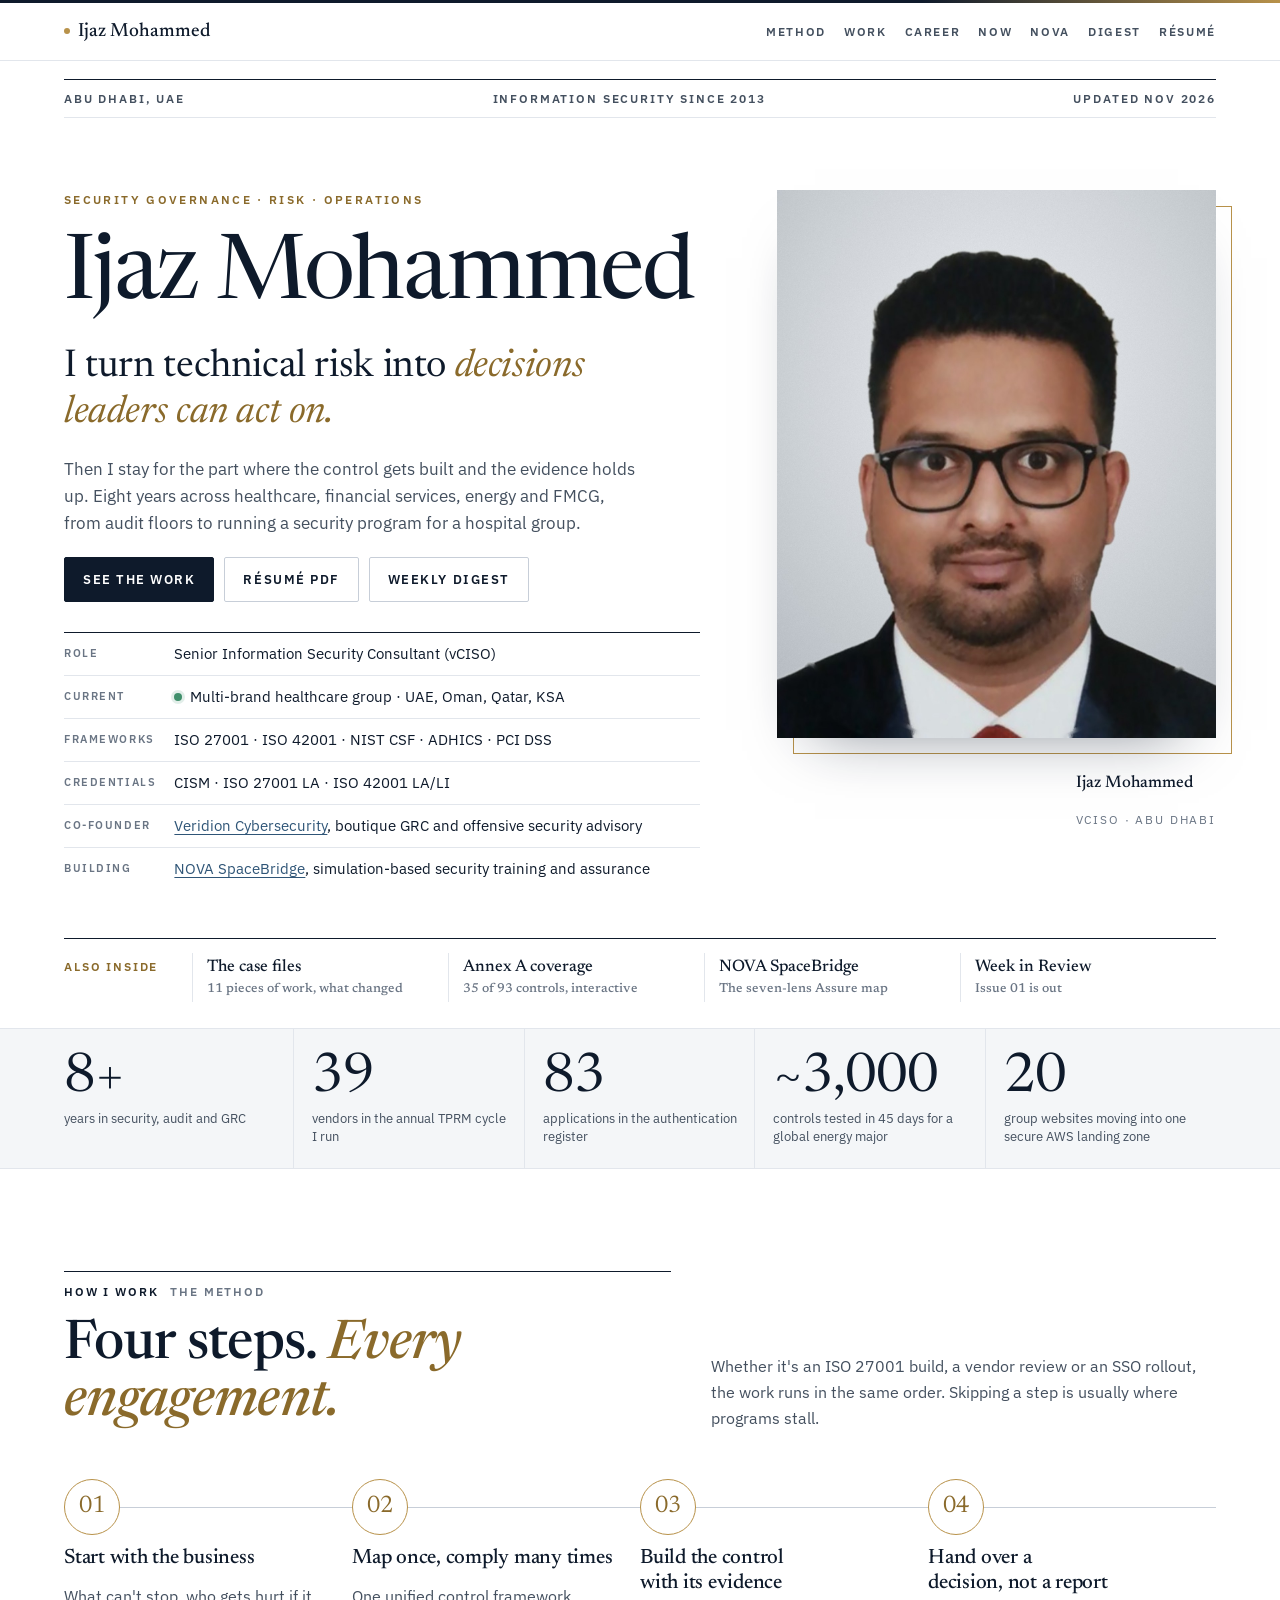
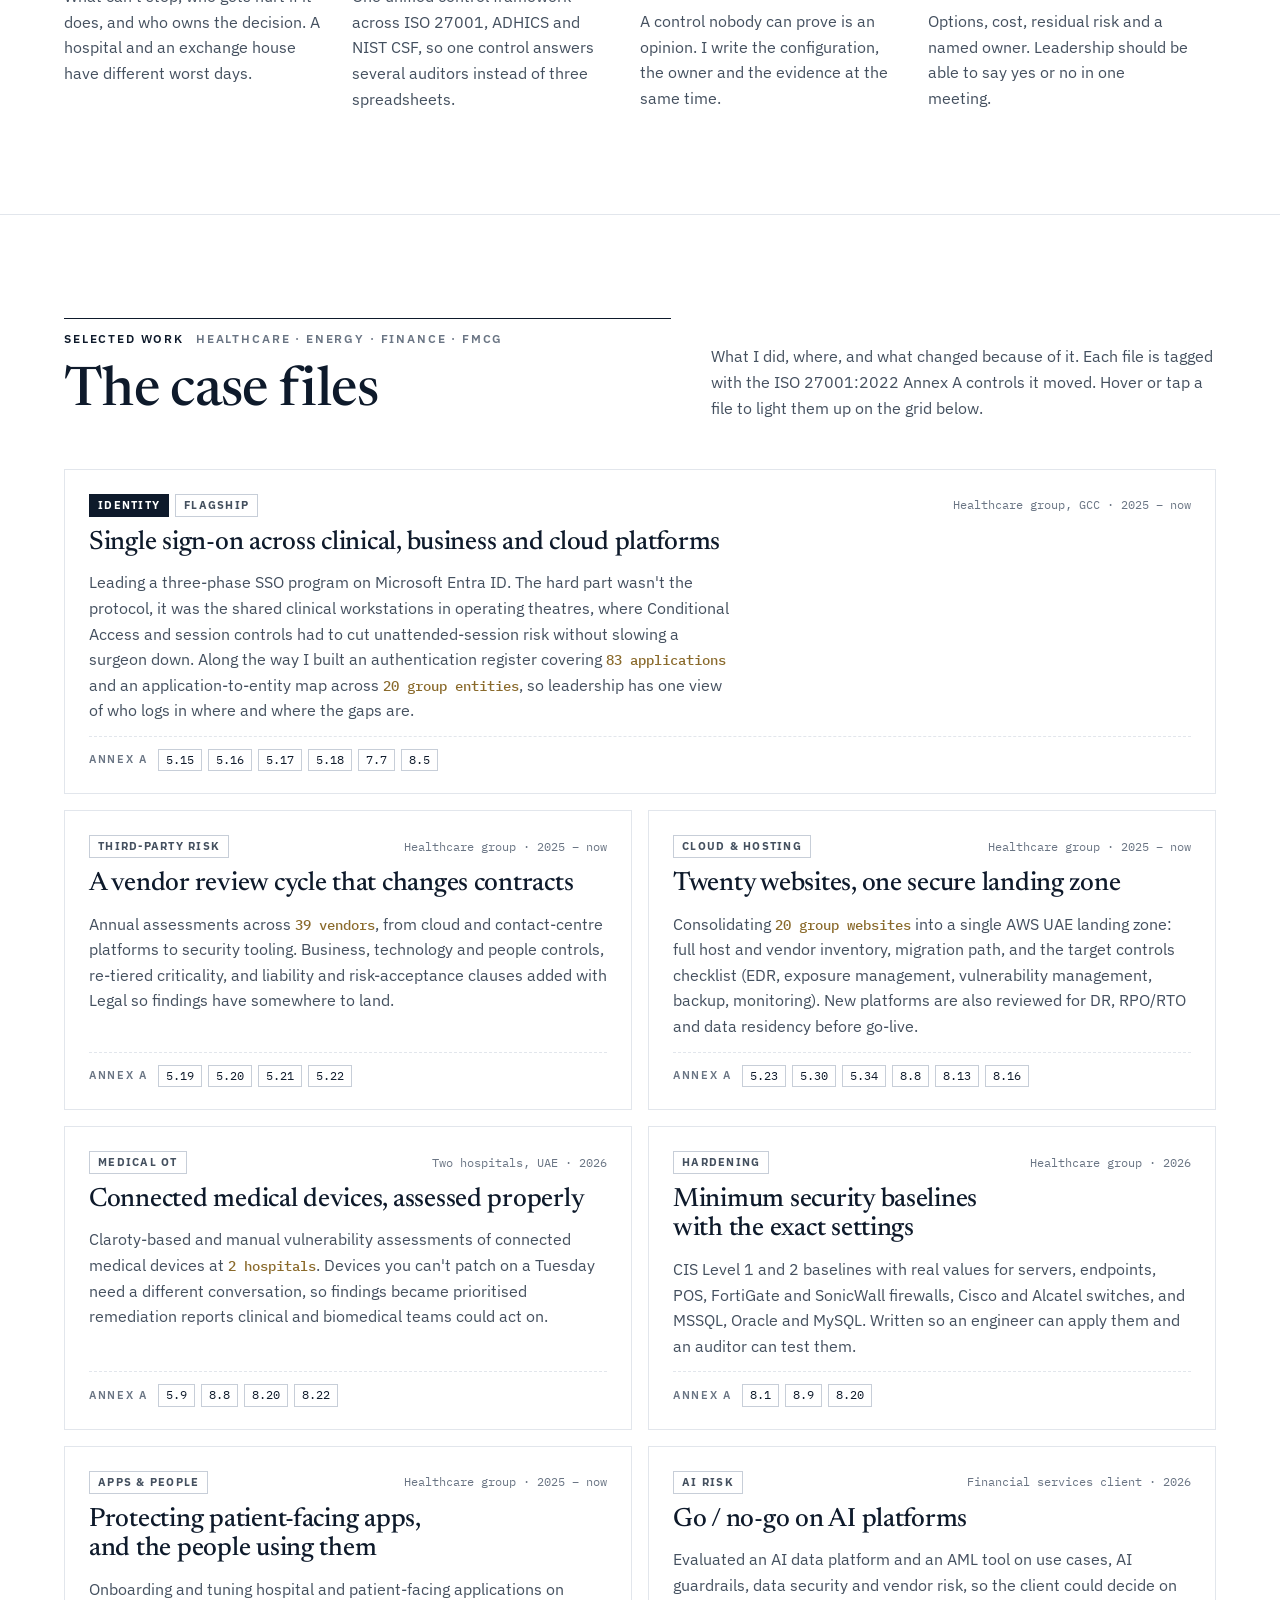
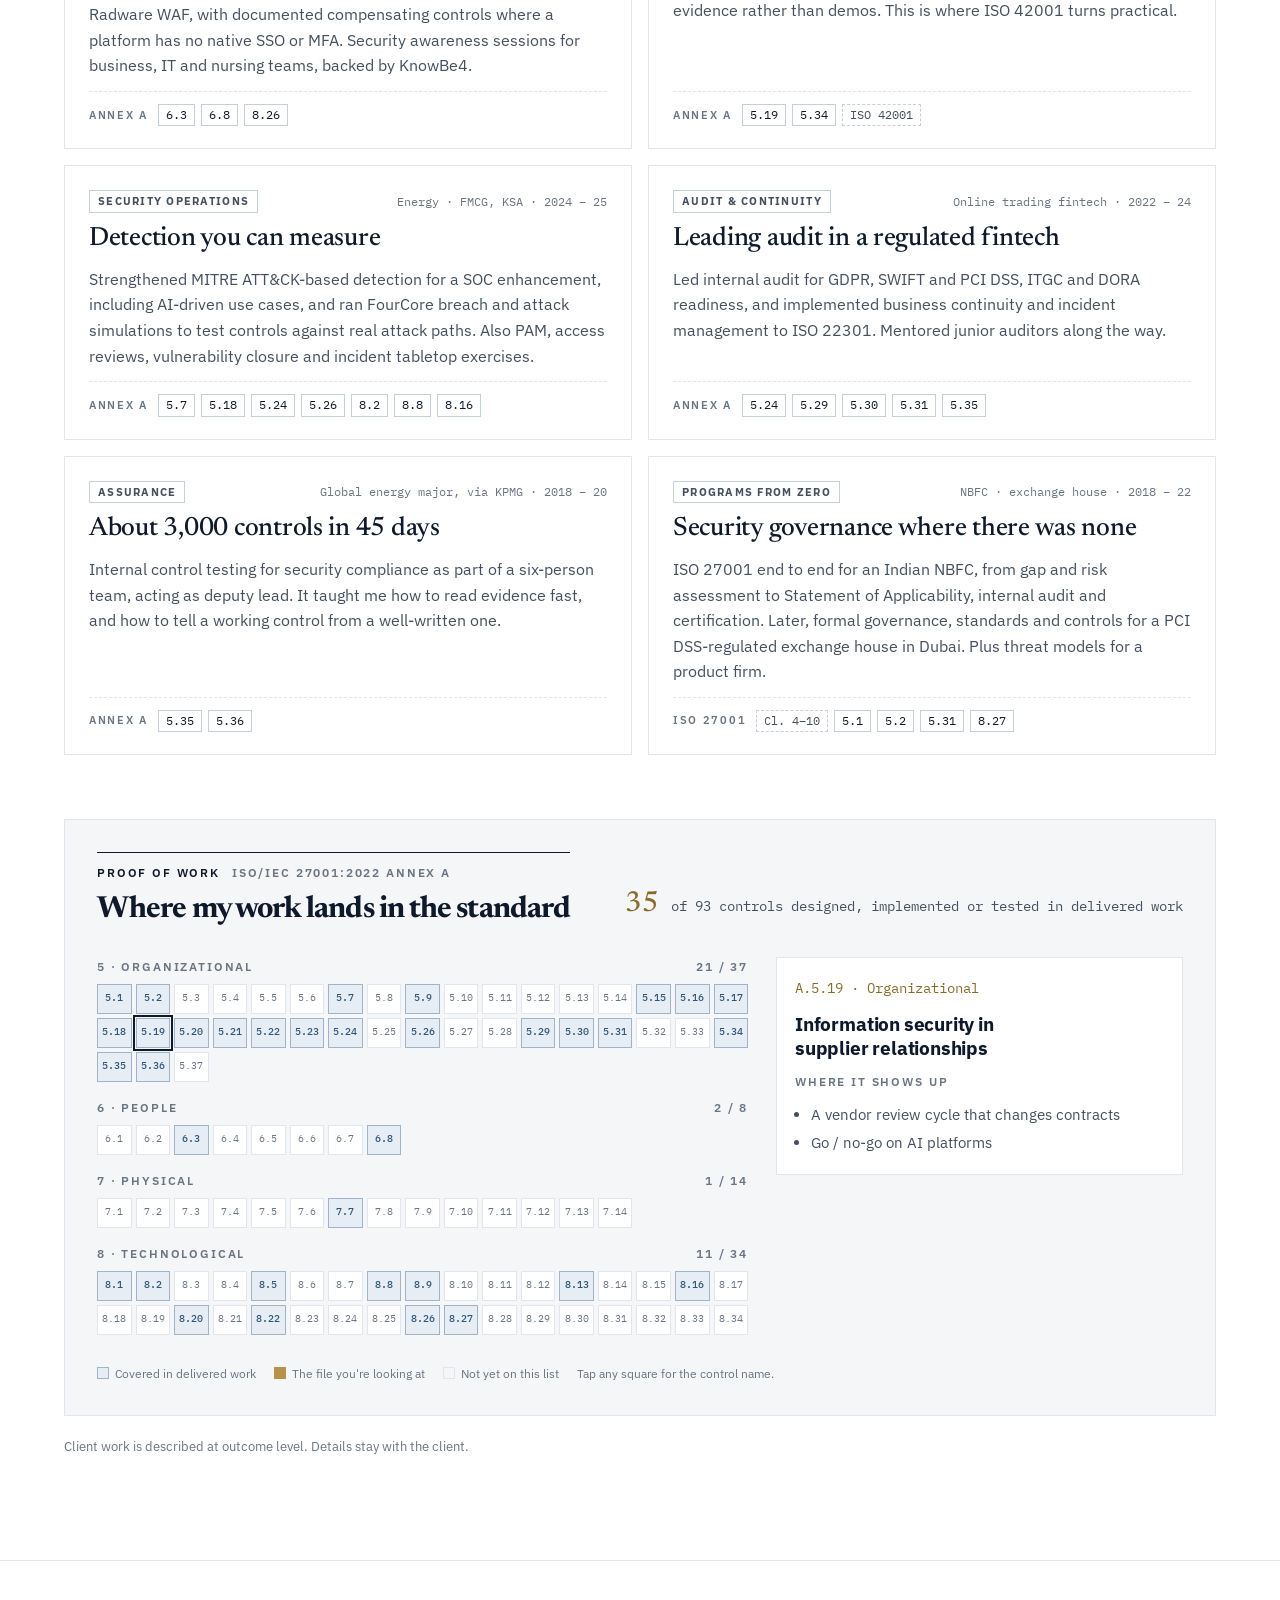
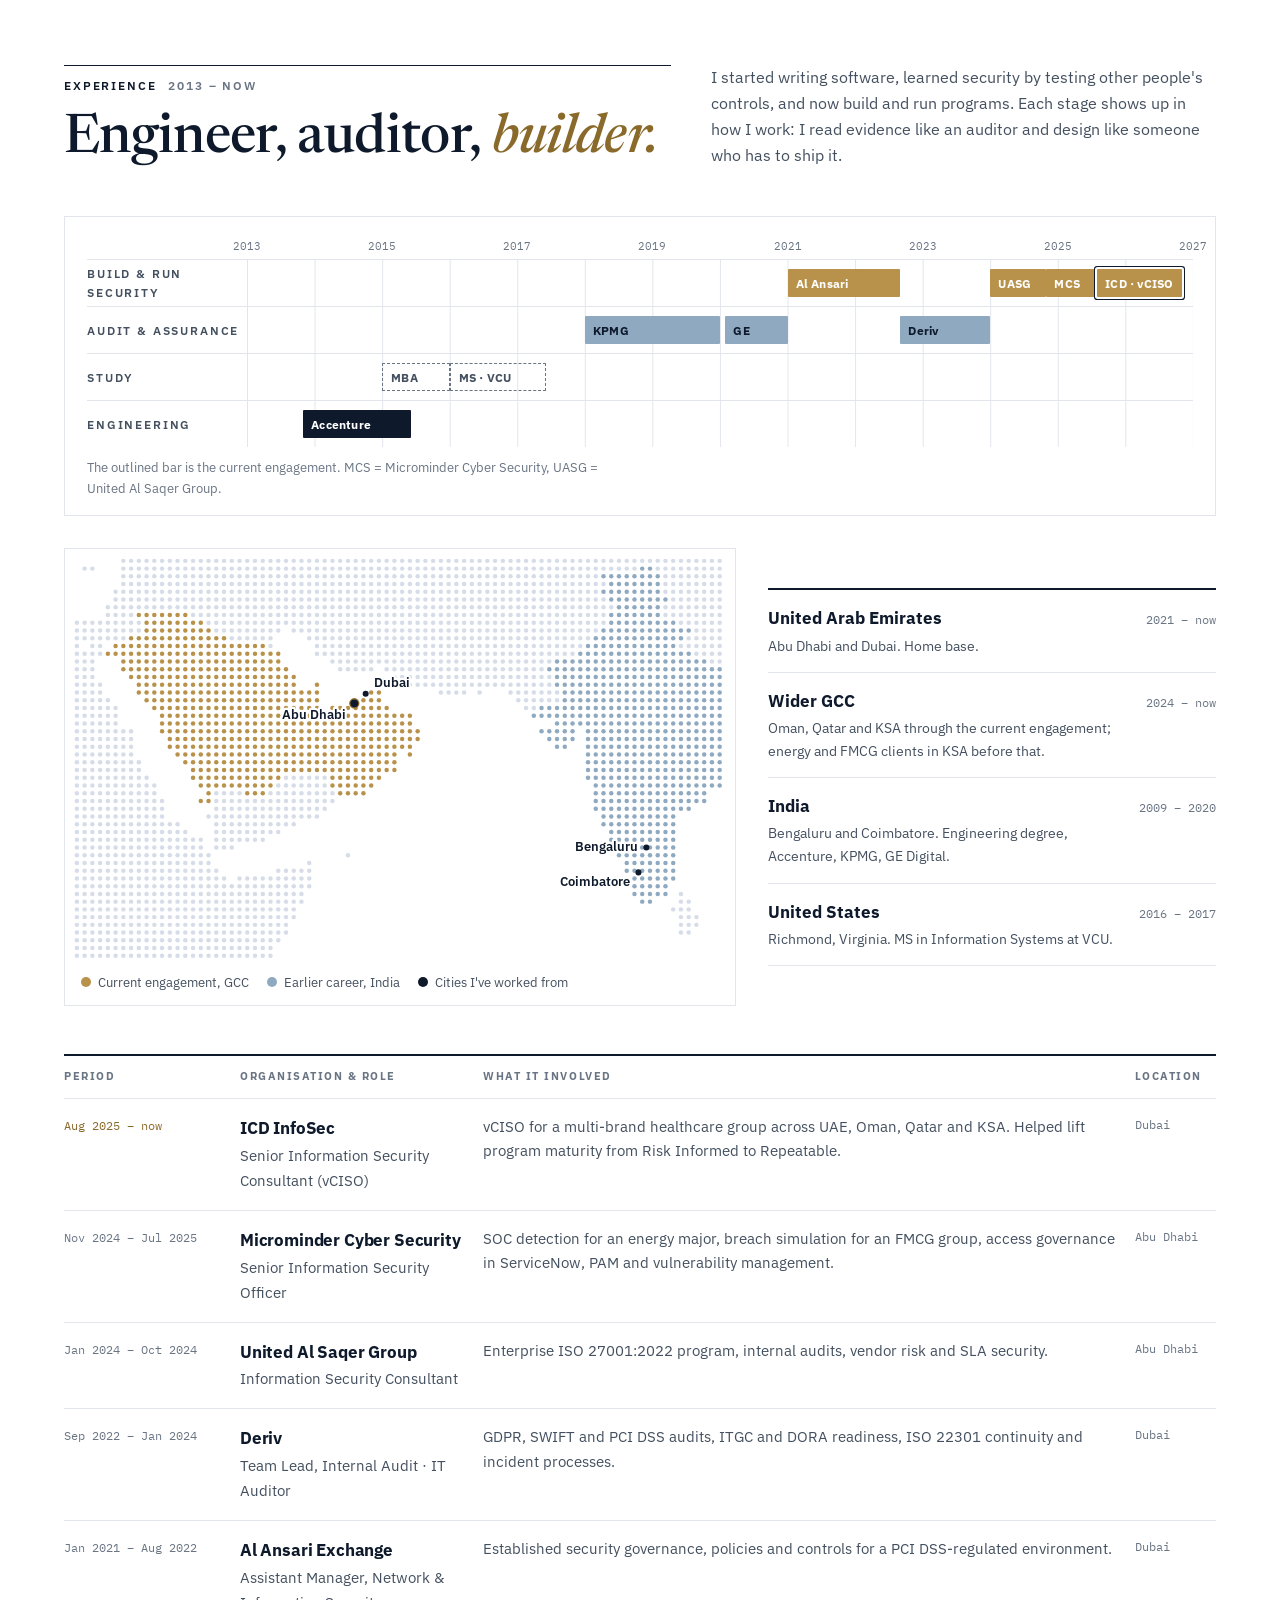
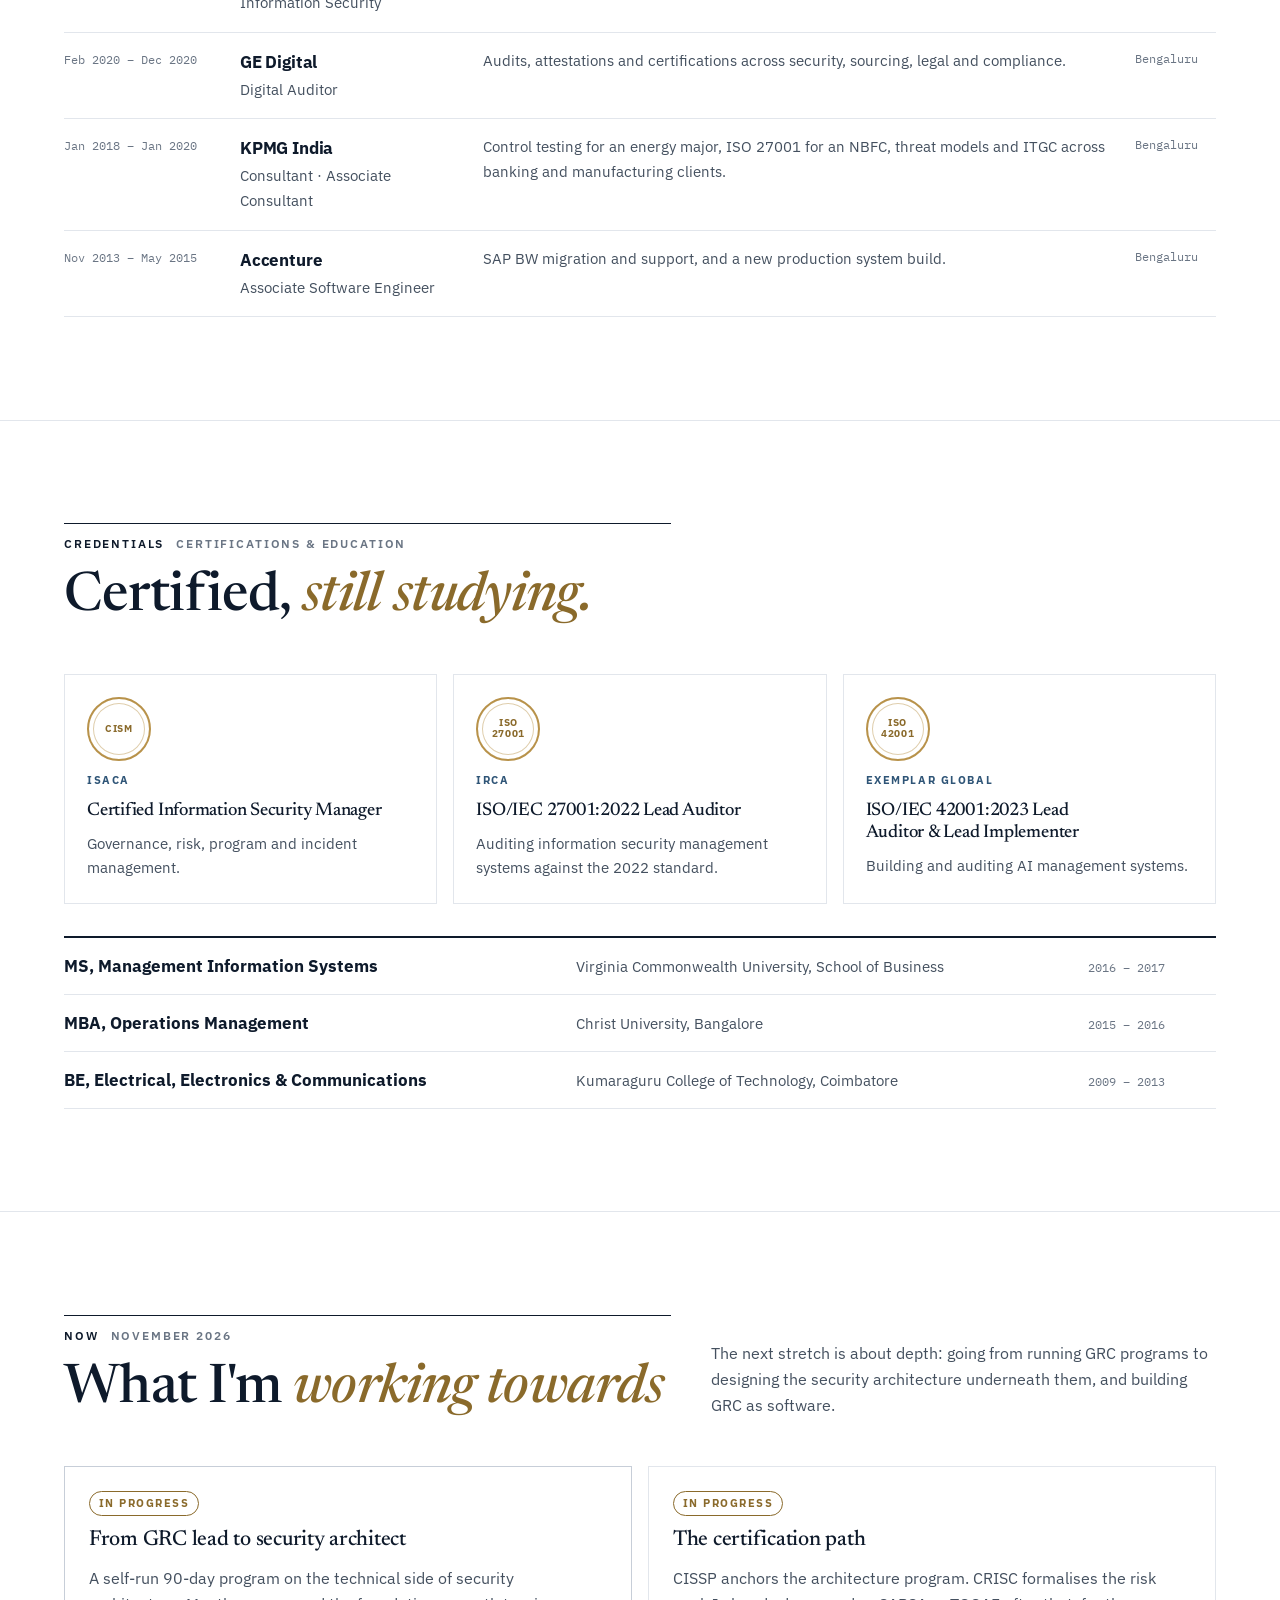
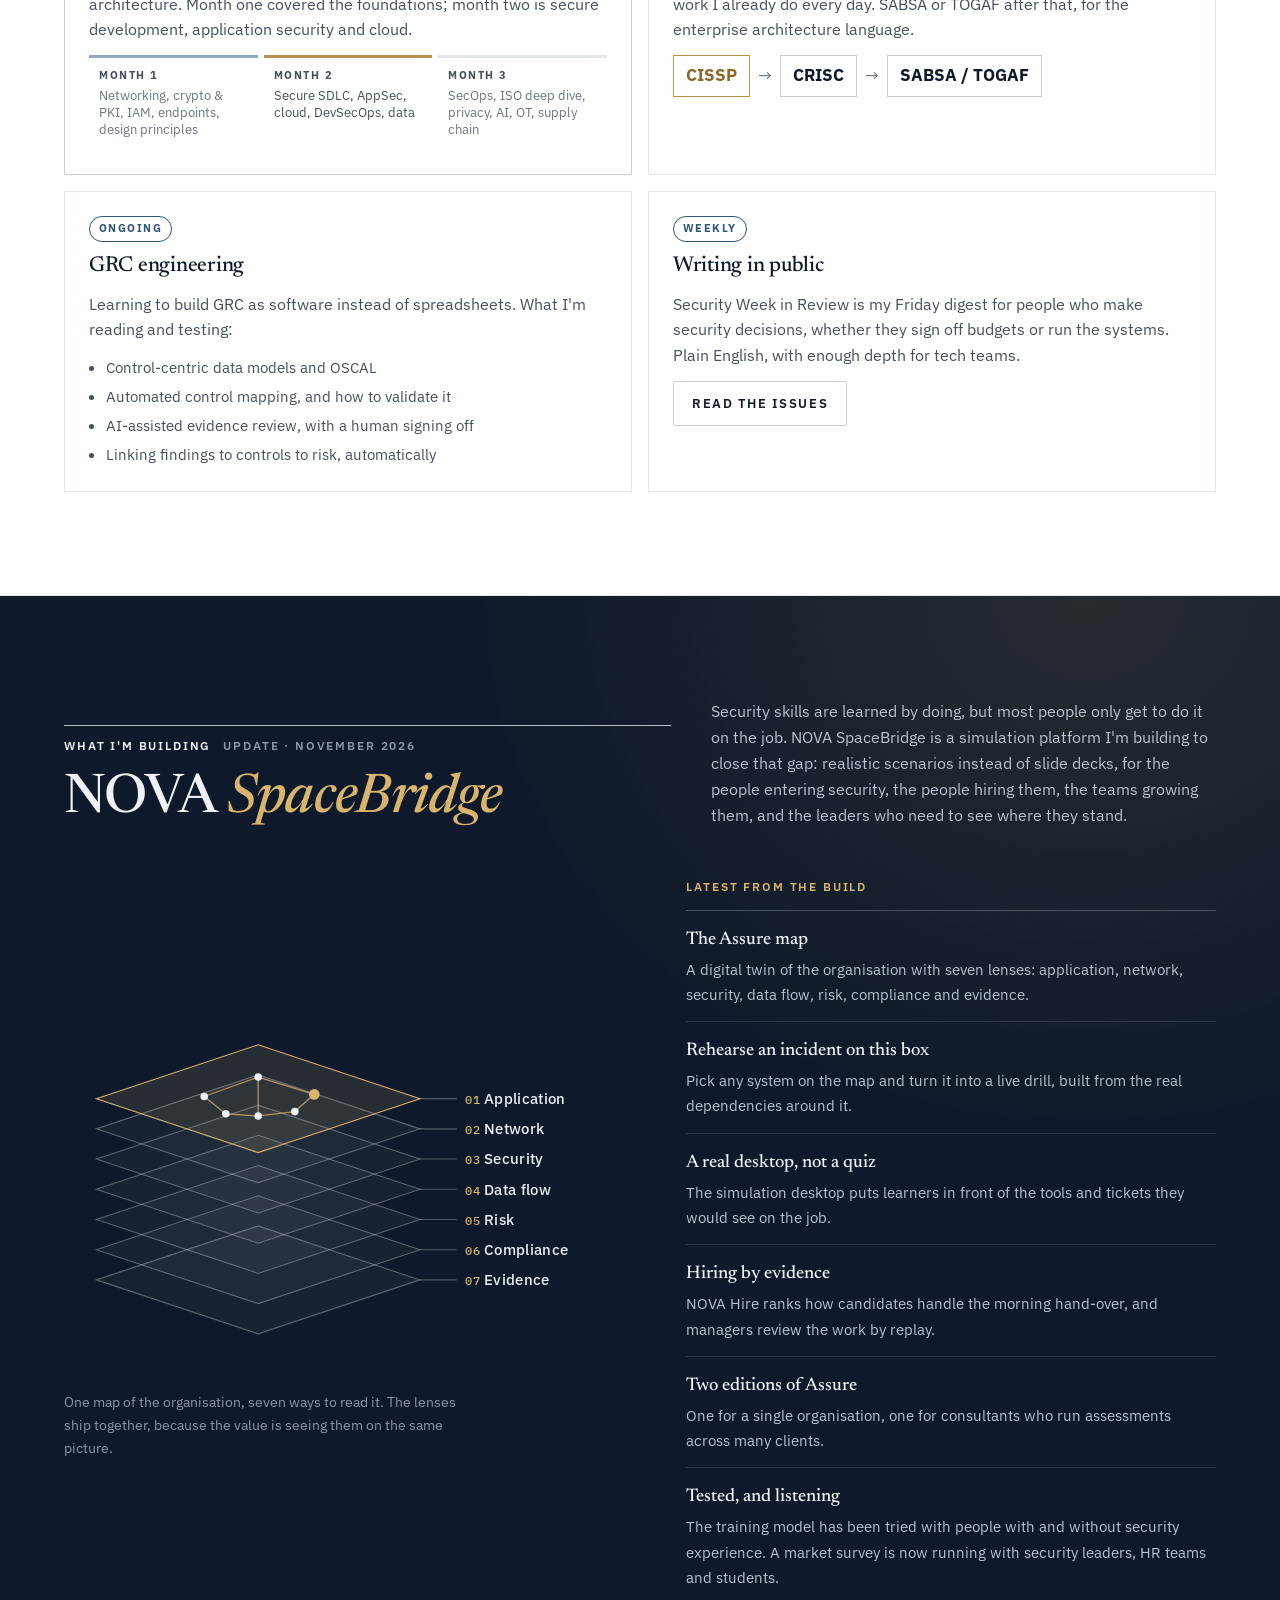
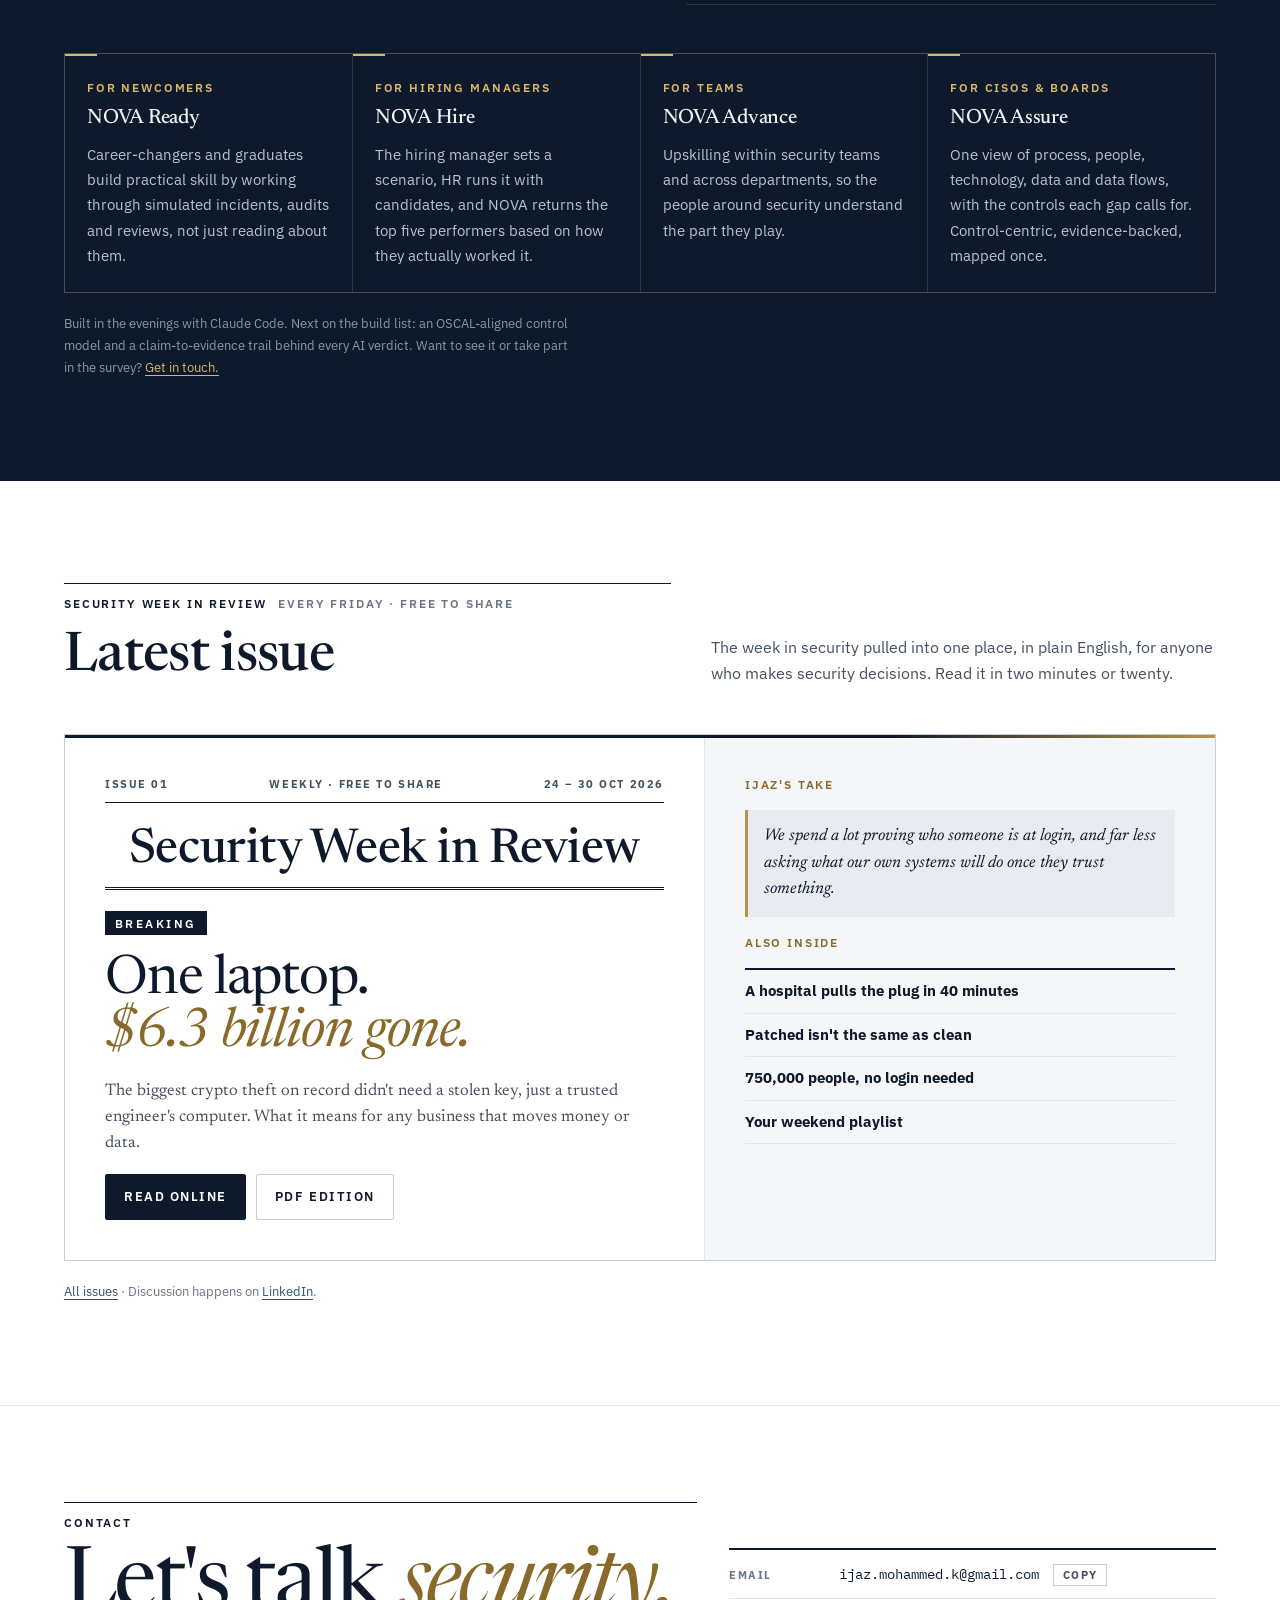
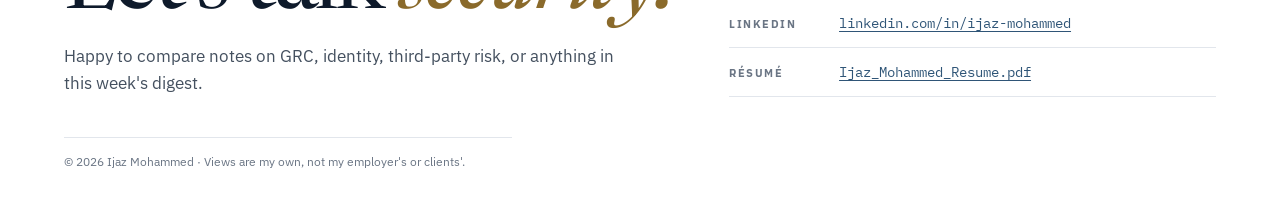
==== commit 8cb9d656: "Refined redesign: Newsreader headings, navy and brass palette, new portrait, NOVA update with the se" ====
--- a/index.html
+++ b/index.html
@@ -11,14 +11,14 @@
 <meta property="og:description" content="Case files, method, credentials, and a weekly security digest for leaders and tech teams.">
 <meta property="og:type" content="website">
 <meta property="og:url" content="https://ijazmk.com/">
-<meta property="og:image" content="https://ijazmk.com/assets/og-card.jpg?v=2">
+<meta property="og:image" content="https://ijazmk.com/assets/og-card.jpg?v=3">
 <meta property="og:image:width" content="1200">
 <meta property="og:image:height" content="630">
 <meta name="twitter:card" content="summary_large_image">
-<link rel="icon" href="data:image/svg+xml,%3Csvg xmlns='http://www.w3.org/2000/svg' viewBox='0 0 32 32'%3E%3Crect width='32' height='32' fill='%230b1020'/%3E%3Crect width='32' height='3' fill='%23fbbf24'/%3E%3Ctext x='16' y='23' font-family='Georgia' font-weight='700' font-size='15' text-anchor='middle' fill='%23e9edf6'%3EIM%3C/text%3E%3C/svg%3E">
+<link rel="icon" href="data:image/svg+xml,%3Csvg xmlns='http://www.w3.org/2000/svg' viewBox='0 0 32 32'%3E%3Crect width='32' height='32' fill='%230e1a2b'/%3E%3Crect y='29' width='32' height='3' fill='%23b8924a'/%3E%3Ctext x='16' y='22' font-family='Georgia' font-size='15' text-anchor='middle' fill='%23ffffff'%3EIM%3C/text%3E%3C/svg%3E">
 <link rel="preconnect" href="https://fonts.googleapis.com">
 <link rel="preconnect" href="https://fonts.gstatic.com" crossorigin>
-<link rel="stylesheet" href="https://fonts.googleapis.com/css2?family=IBM+Plex+Mono:wght@400;500&family=IBM+Plex+Sans:ital,wght@0,400;0,500;0,600;0,700;1,400&family=IBM+Plex+Serif:ital,wght@0,400;0,500;0,600;0,700;1,400&display=swap">
+<link rel="stylesheet" href="https://fonts.googleapis.com/css2?family=IBM+Plex+Mono:wght@400;500&family=IBM+Plex+Sans:ital,wght@0,400;0,500;0,600;0,700;1,400&family=Newsreader:ital,opsz,wght@0,6..72,300..600;1,6..72,300..500&display=swap">
 <link rel="stylesheet" href="assets/site.css">
 </head>
 <body>
@@ -41,47 +41,39 @@
 <main id="top">
 
   <section class="hero">
-    <canvas id="trust" aria-hidden="true"></canvas>
-    <div class="wrap">
-      <div class="mast-rule rise"><span class="label">Abu Dhabi, UAE</span><span class="label">Information security since 2013</span><span class="label">Updated Oct 2026</span></div>
-      <div class="masthead rise d1">
-        <h1 class="name">Ijaz Mohammed</h1>
-        <span class="role">Security governance · Risk · Operations</span>
-      </div>
-
+    <div class="wrap">
+      <div class="mast-rule rise"><span class="label">Abu Dhabi, UAE</span><span class="label">Information security since 2013</span><span class="label">Updated Nov 2026</span></div>
       <div class="hero-grid">
         <div class="hero-copy">
-          <div class="rise d2"><span class="flag">Now</span></div>
+          <p class="eyebrow rise d1">Security governance · Risk · Operations</p>
+          <h1 class="name rise d1">Ijaz Mohammed</h1>
           <p class="headline rise d2">I turn technical risk into <span class="hl">decisions leaders can act on.</span></p>
           <p class="lede rise d3">Then I stay for the part where the control gets built and the evidence holds up. Eight years across healthcare, financial services, energy and FMCG, from audit floors to running a security program for a hospital group.</p>
-          <div class="actions rise d4">
+          <div class="actions rise d3">
             <a class="btn primary" href="#work">See the work</a>
             <a class="btn" href="assets/Ijaz_Mohammed_Resume.pdf" target="_blank" rel="noopener">Résumé PDF</a>
             <a class="btn" href="digest/">Weekly digest</a>
           </div>
-        </div>
-        <div class="hero-side rise d3">
-        <figure class="portrait">
-          <img src="assets/ijaz-mohammed.jpg" width="802" height="1002" alt="Black and white portrait of Ijaz Mohammed">
-          <figcaption><span>Ijaz Mohammed</span><span>Abu Dhabi</span></figcaption>
+          <dl class="register rise d4" aria-label="At a glance">
+            <div><dt>Role</dt><dd>Senior Information Security Consultant (vCISO)</dd></div>
+            <div><dt>Current</dt><dd><span class="live" aria-hidden="true"></span>Multi-brand healthcare group · UAE, Oman, Qatar, KSA</dd></div>
+            <div><dt>Frameworks</dt><dd>ISO 27001 · ISO 42001 · NIST CSF · ADHICS · PCI DSS</dd></div>
+            <div><dt>Credentials</dt><dd>CISM · ISO 27001 LA · ISO 42001 LA/LI</dd></div>
+            <div><dt>Co-founder</dt><dd><a href="https://veridioncyber.com" target="_blank" rel="noopener">Veridion Cybersecurity</a>, boutique GRC and offensive security advisory</dd></div>
+            <div><dt>Building</dt><dd><a href="#building">NOVA SpaceBridge</a>, simulation-based security training and assurance</dd></div>
+          </dl>
+        </div>
+        <figure class="portrait rise d2">
+          <div class="frame"><img src="assets/ijaz-mohammed.jpg" width="1316" height="1644" alt="Portrait of Ijaz Mohammed in a navy suit"></div>
+          <figcaption><span>Ijaz Mohammed</span><span>vCISO · Abu Dhabi</span></figcaption>
         </figure>
-        <dl class="register" aria-label="At a glance">
-          <div><dt>Status</dt><dd><span class="live" aria-hidden="true"></span>Active engagement</dd></div>
-          <div><dt>Role</dt><dd>Senior Information Security Consultant (vCISO)</dd></div>
-          <div><dt>Current</dt><dd>Multi-brand healthcare group · UAE, Oman, Qatar, KSA</dd></div>
-          <div><dt>Frameworks</dt><dd>ISO 27001 · ISO 42001 · NIST CSF · ADHICS · PCI DSS</dd></div>
-          <div><dt>Credentials</dt><dd>CISM · ISO 27001 LA · ISO 42001 LA/LI</dd></div>
-          <div><dt>Co-founder</dt><dd><a href="https://veridioncyber.com" target="_blank" rel="noopener">Veridion Cybersecurity</a>, a boutique GRC and offensive security advisory</dd></div>
-          <div><dt>Writes</dt><dd>Security Week in Review, Fridays</dd></div>
-        </dl>
-        </div>
       </div>
 
       <nav class="inside rise d4" aria-label="Also inside">
         <span class="label">Also inside</span>
         <a href="#work">The case files<span>11 pieces of work, what changed</span></a>
         <a href="#coverage">Annex A coverage<span>35 of 93 controls, interactive</span></a>
-        <a href="#career">Career map<span>Engineer → auditor → builder</span></a>
+        <a href="#building">NOVA SpaceBridge<span>The seven-lens Assure map</span></a>
         <a href="#digest">Week in Review<span>Issue 01 is out</span></a>
       </nav>
     </div>
@@ -316,7 +308,7 @@
     <div class="wrap">
       <div class="section-head">
         <div>
-          <div class="kick"><span class="label">Now</span><span class="label">October 2026</span></div>
+          <div class="kick"><span class="label">Now</span><span class="label">November 2026</span></div>
           <h2>What I'm <span class="hl">working towards</span></h2>
         </div>
         <p class="side">The next stretch is about depth: going from running GRC programs to designing the security architecture underneath them, and building GRC as software.</p>
@@ -325,10 +317,8 @@
         <article class="lead">
           <span class="pill prog">In progress</span>
           <h3>From GRC lead to security architect</h3>
-          <p>A self-run 90-day program on the technical side of security architecture. Four weeks done, now on secure development and application security.</p>
-          <div class="weeks" aria-label="Week 5 of 13"><span class="done"></span><span class="done"></span><span class="done"></span><span class="done"></span><span class="cur"></span><span></span><span></span><span></span><span></span><span></span><span></span><span></span><span></span></div>
-          <div class="weeks-key"><span>Week 1</span><span>Week 5 of 13</span><span>Week 13</span></div>
-          <div class="done-list"><span class="chip">Networking</span><span class="chip">Crypto &amp; PKI</span><span class="chip">IAM</span><span class="chip">Endpoint &amp; architecture</span><span class="chip x">AppSec · next</span></div>
+          <p>A self-run 90-day program on the technical side of security architecture. Month one covered the foundations; month two is secure development, application security and cloud.</p>
+          <div class="phases" aria-label="Month 2 of 3 in progress"><span class="done"><b>Month 1</b>Networking, crypto &amp; PKI, IAM, endpoints, design principles</span><span class="cur"><b>Month 2</b>Secure SDLC, AppSec, cloud, DevSecOps, data</span><span><b>Month 3</b>SecOps, ISO deep dive, privacy, AI, OT, supply chain</span></div>
         </article>
         <article>
           <span class="pill prog">In progress</span>
@@ -357,22 +347,71 @@
     </div>
   </section>
 
-  <section class="section" id="building">
-    <div class="wrap">
-      <div class="section-head">
-        <div>
-          <div class="kick"><span class="label">What I'm building</span><span class="label">Side project · in development</span></div>
+  <section class="section nova-band" id="building">
+    <div class="wrap">
+      <div class="section-head">
+        <div>
+          <div class="kick"><span class="label">What I'm building</span><span class="label">Update · November 2026</span></div>
           <h2>NOVA <span class="hl">SpaceBridge</span></h2>
         </div>
         <p class="side">Security skills are learned by doing, but most people only get to do it on the job. NOVA SpaceBridge is a simulation platform I'm building to close that gap: realistic scenarios instead of slide decks, for the people entering security, the people hiring them, the teams growing them, and the leaders who need to see where they stand.</p>
       </div>
+
+      <div class="nova-feature">
+        <figure class="lens-fig">
+          <svg viewBox="0 0 540 330" role="img" aria-labelledby="lensT lensD">
+            <title id="lensT">The NOVA Assure map</title>
+            <desc id="lensD">Seven stacked layers over one organisation map: Application, Network, Security, Data flow, Risk, Compliance and Evidence.</desc>
+            <polygon class="lens" points="30,240 180,190 330,240 180,290"/>
+            <polygon class="lens" points="30,212 180,162 330,212 180,262"/>
+            <polygon class="lens" points="30,184 180,134 330,184 180,234"/>
+            <polygon class="lens" points="30,156 180,106 330,156 180,206"/>
+            <polygon class="lens" points="30,128 180,78 330,128 180,178"/>
+            <polygon class="lens" points="30,100 180,50 330,100 180,150"/>
+            <polygon class="lens top" points="30,72 180,22 330,72 180,122"/>
+            <line class="lead" x1="330" y1="72" x2="364" y2="72"/><text class="lt" x="372" y="77"><tspan class="ln">01</tspan> Application</text>
+            <line class="lead" x1="330" y1="100" x2="364" y2="100"/><text class="lt" x="372" y="105"><tspan class="ln">02</tspan> Network</text>
+            <line class="lead" x1="330" y1="128" x2="364" y2="128"/><text class="lt" x="372" y="133"><tspan class="ln">03</tspan> Security</text>
+            <line class="lead" x1="330" y1="156" x2="364" y2="156"/><text class="lt" x="372" y="161"><tspan class="ln">04</tspan> Data flow</text>
+            <line class="lead" x1="330" y1="184" x2="364" y2="184"/><text class="lt" x="372" y="189"><tspan class="ln">05</tspan> Risk</text>
+            <line class="lead" x1="330" y1="212" x2="364" y2="212"/><text class="lt" x="372" y="217"><tspan class="ln">06</tspan> Compliance</text>
+            <line class="lead" x1="330" y1="240" x2="364" y2="240"/><text class="lt" x="372" y="245"><tspan class="ln">07</tspan> Evidence</text>
+            <line class="edge" x1="130" y1="70" x2="180" y2="52"/>
+            <line class="edge" x1="180" y1="52" x2="232" y2="68"/>
+            <line class="edge" x1="232" y1="68" x2="214" y2="84"/>
+            <line class="edge" x1="214" y1="84" x2="180" y2="88"/>
+            <line class="edge" x1="180" y1="88" x2="150" y2="86"/>
+            <line class="edge" x1="150" y1="86" x2="130" y2="70"/>
+            <line class="edge" x1="180" y1="52" x2="180" y2="88"/>
+            <circle class="node" cx="130" cy="70" r="3.5"/>
+            <circle class="node" cx="180" cy="52" r="3.5"/>
+            <circle class="node hot" cx="232" cy="68" r="5"/>
+            <circle class="node" cx="180" cy="88" r="3.5"/>
+            <circle class="node" cx="150" cy="86" r="3.5"/>
+            <circle class="node" cx="214" cy="84" r="3.5"/>
+          </svg>
+          <figcaption>One map of the organisation, seven ways to read it. The lenses ship together, because the value is seeing them on the same picture.</figcaption>
+        </figure>
+        <div class="nova-news">
+          <span class="label">Latest from the build</span>
+          <ul class="news">
+            <li><b>The Assure map</b>A digital twin of the organisation with seven lenses: application, network, security, data flow, risk, compliance and evidence.</li>
+            <li><b>Rehearse an incident on this box</b>Pick any system on the map and turn it into a live drill, built from the real dependencies around it.</li>
+            <li><b>A real desktop, not a quiz</b>The simulation desktop puts learners in front of the tools and tickets they would see on the job.</li>
+            <li><b>Hiring by evidence</b>NOVA Hire ranks how candidates handle the morning hand-over, and managers review the work by replay.</li>
+            <li><b>Two editions of Assure</b>One for a single organisation, one for consultants who run assessments across many clients.</li>
+            <li><b>Tested, and listening</b>The training model has been tried with people with and without security experience. A market survey is now running with security leaders, HR teams and students.</li>
+          </ul>
+        </div>
+      </div>
+
       <div class="nova">
         <article><span class="label">For newcomers</span><h3>NOVA Ready</h3><p>Career-changers and graduates build practical skill by working through simulated incidents, audits and reviews, not just reading about them.</p></article>
         <article><span class="label">For hiring managers</span><h3>NOVA Hire</h3><p>The hiring manager sets a scenario, HR runs it with candidates, and NOVA returns the top five performers based on how they actually worked it.</p></article>
         <article><span class="label">For teams</span><h3>NOVA Advance</h3><p>Upskilling within security teams and across departments, so the people around security understand the part they play.</p></article>
-        <article><span class="label">For CISOs &amp; boards</span><h3>NOVA Assure</h3><p>One view of process, people, technology, data and data flows, with the security controls each gap calls for. This is where my GRC engineering work is heading: control-centric, evidence-backed, mapped once.</p></article>
-      </div>
-      <p class="footnote">Built in the evenings with Claude Code. Early stage; happy to show it to anyone curious.</p>
+        <article><span class="label">For CISOs &amp; boards</span><h3>NOVA Assure</h3><p>One view of process, people, technology, data and data flows, with the controls each gap calls for. Control-centric, evidence-backed, mapped once.</p></article>
+      </div>
+      <p class="footnote">Built in the evenings with Claude Code. Next on the build list: an OSCAL-aligned control model and a claim-to-evidence trail behind every AI verdict. Want to see it or take part in the survey? <a href="#contact">Get in touch.</a></p>
     </div>
   </section>
 
@@ -412,7 +451,7 @@
 
 </main>
 
-<footer class="footer">
+<footer class="footer" id="contact">
   <div class="wrap">
     <div class="footer-grid">
       <div>
--- a/assets/site.css
+++ b/assets/site.css
@@ -1,40 +1,39 @@
-/* Layout concept: the site as a longer, light edition of Security Week in Review — night-shift navy,
-   broadsheet rules and masthead, amber for what matters, teal for evidence. Annex A references
-   and real figures are the house detail. A single light look by choice. */
+/* Layout concept: a refined editorial portfolio. Navy ink on white paper, one brass accent,
+   Newsreader for headings, IBM Plex for text and data, hairline rules instead of boxes.
+   One dark feature band (NOVA). Annex A references and real figures remain the house detail. */
 :root {
-  /* light edition: white paper, navy ink; bright amber/teal kept as fills, deep shades for text */
-  --navy: #ffffff;
-  --navy-2: #f5f7fb;
-  --navy-3: #eaeef6;
-  --line: #dfe4ee;
-  --line-2: #c3ccdc;
-  --text: #0b1020;
-  --text-2: #3d4762;
-  --text-3: #66708c;
-  --amber: #a15c07;
-  --amber-fill: #fbbf24;
-  --amber-ink: #0b1020;
-  --teal: #0f766e;
-  --teal-fill: #2fc9b8;
-  --sky: #2f86c4;
-  --indigo: #5a62e6;
-  --glass: rgba(255, 255, 255, 0.9);
+  --navy: #ffffff;          /* page */
+  --navy-2: #f4f6f8;        /* quiet surface */
+  --navy-3: #e8ecf1;
+  --line: #e2e6ec;
+  --line-2: #c7ced8;
+  --text: #0e1a2b;          /* ink navy */
+  --text-2: #44505f;
+  --text-3: #6a7584;
+  --amber: #8a6a2b;         /* brass, for text */
+  --amber-fill: #b8924a;    /* brass, for fills */
+  --amber-ink: #0e1a2b;
+  --teal: #2f5577;          /* steel, for text */
+  --teal-fill: #8fa9c1;     /* steel, for fills */
+  --sky: #4c6f91;
+  --indigo: #0e1a2b;
+  --glass: rgba(255, 255, 255, 0.92);
   --card: #ffffff;
-  --card-hover: #fbfcfe;
-  --strip: linear-gradient(90deg, #30cdc2 0%, #479fd7 30%, #6169ef 58%, #b7977f 80%, #f3bb2e 100%);
+  --card-hover: #ffffff;
+  --strip: linear-gradient(90deg, #0e1a2b 0%, #0e1a2b 72%, #b8924a 100%);
 
   --f-display: "IBM Plex Sans", "Helvetica Neue", Arial, sans-serif;
-  --f-serif: "IBM Plex Serif", Georgia, "Times New Roman", serif;
+  --f-serif: "Newsreader", "Iowan Old Style", Georgia, "Times New Roman", serif;
   --f-mono: "IBM Plex Mono", ui-monospace, "SFMono-Regular", Menlo, Consolas, monospace;
 
   --step--1: 0.8125rem;
   --step-0: 1.0625rem;
   --step-1: 1.3rem;
-  --step-2: clamp(1.6rem, 3vw, 2.1rem);
-  --step-3: clamp(2.1rem, 5vw, 3.3rem);
-  --step-4: clamp(2.5rem, 6.6vw, 4.8rem);
+  --step-2: clamp(1.7rem, 3vw, 2.2rem);
+  --step-3: clamp(2.2rem, 5vw, 3.4rem);
+  --step-4: clamp(3rem, 7.4vw, 5.6rem);
   --measure: 64ch;
-  --wrap: 74rem;
+  --wrap: 76rem;
   color-scheme: light;
 }
 
@@ -422,3 +421,137 @@
 .portrait figcaption { display: flex; flex-direction: column; gap: 4px; padding-bottom: 6px; font-family: var(--f-mono); font-size: 0.75rem; color: var(--text-3); text-transform: uppercase; letter-spacing: 0.1em; }
 .portrait figcaption span:first-child { font-family: var(--f-serif); font-size: 1.15rem; text-transform: none; letter-spacing: 0; color: var(--text); font-weight: 600; }
 @media (max-width: 939px) { .hero-side { flex-direction: column; } .portrait { grid-template-columns: minmax(0, 140px) minmax(0, 1fr); } }
+
+
+/* =====================================================================
+   Refined edition (Nov 2026) — overrides the rules above
+   ===================================================================== */
+body { background-image: none; line-height: 1.65; }
+body::before { height: calc(env(safe-area-inset-top, 0px) + 3px); }
+::selection { background: #e9dcc0; color: var(--text); }
+h1, h2, h3, .headline, .name, .masthead .name, .stat strong, .numbers strong, .cover-head, .cover-title,
+.issue-head h1, .footer .big, .method .n, .cred h3, .now h3, .nova h3, .case h3, .prose h2, .prose h3 {
+  font-family: var(--f-serif); font-weight: 500; letter-spacing: -0.012em; font-optical-sizing: auto;
+}
+h2 { font-size: var(--step-3); line-height: 1.05; }
+.hl { background: none; color: var(--amber); font-style: italic; padding: 0; }
+.label { font-weight: 600; letter-spacing: 0.16em; }
+.flag { background: var(--text); color: #fff; font-weight: 600; letter-spacing: 0.2em; }
+.tag.hot { background: var(--text); border-color: var(--text); color: #fff; }
+.tag, .tag.amber { border-color: var(--line-2); color: var(--text-2); }
+.btn { border-radius: 2px; font-weight: 600; letter-spacing: 0.12em; border-color: var(--line-2); background: transparent; }
+.btn:hover { border-color: var(--text); color: var(--text); }
+.btn.primary { background: var(--text); border-color: var(--text); color: #fff; }
+.btn.primary:hover { background: #1c2d45; color: #fff; }
+a { color: var(--teal); }
+a:hover { color: var(--amber); }
+.topbar { background: rgba(255,255,255,0.94); }
+.brand { font-family: var(--f-serif); font-weight: 500; font-size: 1.2rem; letter-spacing: 0; }
+.brand b { background: var(--amber-fill); width: 6px; height: 6px; border-radius: 50%; }
+.nav a { font-weight: 600; letter-spacing: 0.14em; }
+
+/* hero */
+.hero { border-bottom: 1px solid var(--line); }
+.hero::after { display: none; }
+.hero .wrap { padding-block: 22px 0; }
+.mast-rule { border-top: 1px solid var(--text); border-bottom: 1px solid var(--line); }
+.hero-grid { gap: clamp(32px, 6vw, 80px); padding-block: clamp(36px, 6vw, 72px) clamp(28px, 4vw, 48px); }
+@media (min-width: 940px) { .hero-grid { grid-template-columns: minmax(0, 1.45fr) minmax(0, 1fr); align-items: start; } }
+.eyebrow { font-size: 0.74rem; font-weight: 600; text-transform: uppercase; letter-spacing: 0.2em; color: var(--amber); margin: 0; }
+.hero .name { font-size: var(--step-4); font-weight: 400; line-height: 0.95; letter-spacing: -0.025em; margin: 6px 0 4px; text-transform: none; }
+.headline { font-size: clamp(1.6rem, 3.2vw, 2.4rem); font-weight: 400; line-height: 1.2; letter-spacing: -0.01em; max-width: 26ch; }
+.lede { font-family: var(--f-display); font-size: 1.08rem; color: var(--text-2); max-width: 58ch; }
+.register { margin-top: 10px; background: none; border: 0; border-top: 1px solid var(--text); font-size: 0.82rem; }
+.register div { grid-template-columns: 7.5em minmax(0, 1fr); padding: 10px 0; border-bottom: 1px solid var(--line); }
+.register dt { color: var(--text-3); font-family: var(--f-display); font-weight: 600; letter-spacing: 0.14em; }
+.register dd { font-family: var(--f-display); font-size: 0.92rem; }
+.live { background: #3f8f6b; margin-right: 8px; animation: none; box-shadow: 0 0 0 3px rgba(63,143,107,0.15); }
+.portrait { margin: 0; display: flex; flex-direction: column; gap: 14px; position: relative; }
+.portrait .frame { position: relative; }
+.portrait .frame::after { content: ""; position: absolute; inset: 16px -16px -16px 16px; border: 1px solid var(--amber-fill); z-index: -1; }
+.portrait img { display: block; width: 100%; height: auto; aspect-ratio: 4 / 5; object-fit: cover; border: 0; box-shadow: 0 30px 60px -38px rgba(14,26,43,0.55); background: var(--navy-2); }
+.portrait figcaption { display: flex; justify-content: space-between; gap: 12px; padding-top: 18px; font-family: var(--f-display); font-size: 0.72rem; text-transform: uppercase; letter-spacing: 0.16em; color: var(--text-3); }
+.portrait figcaption span:first-child { font-family: var(--f-serif); font-size: 1.05rem; text-transform: none; letter-spacing: 0; color: var(--text); font-weight: 500; }
+@media (max-width: 939px) { .portrait { max-width: 300px; order: -1; margin-inline: 0 auto; } .portrait .frame::after { inset: 12px -12px -12px 12px; } }
+.inside { border-top: 1px solid var(--text); }
+.inside .label { color: var(--amber); }
+.inside a { font-family: var(--f-serif); font-weight: 500; font-size: 1.05rem; border-left-color: var(--line); }
+
+/* numbers */
+.band { background: var(--navy-2); }
+.stat strong { font-weight: 400; font-size: clamp(2.4rem, 4.6vw, 3.4rem); border-top: 0; padding-top: 0; color: var(--text); letter-spacing: -0.02em; }
+.stat span { font-size: 0.84rem; }
+
+/* sections */
+.kick { border-top: 1px solid var(--text); }
+.section-head .side { font-family: var(--f-display); font-size: 1.02rem; color: var(--text-2); }
+.method .n { width: 56px; height: 56px; border: 1px solid var(--amber-fill); background: var(--navy); color: var(--amber); font-size: 1.5rem; font-weight: 400; border-radius: 50%; }
+.method::before { height: 1px !important; background: var(--line-2) !important; top: 28px !important; }
+.case { border: 1px solid var(--line); box-shadow: none; }
+.case::before { display: none; }
+.case:hover, .case:focus-visible, .case.on { border-color: var(--amber-fill); transform: none; box-shadow: 0 18px 40px -30px rgba(14,26,43,0.35); }
+.case h3 { font-size: clamp(1.35rem, 2.2vw, 1.65rem); font-weight: 500; letter-spacing: -0.01em; }
+.fig { background: none; color: var(--amber); font-weight: 500; padding: 0; }
+.chip { background: var(--navy); border-color: var(--line-2); }
+.coverage { background: var(--navy-2); border-color: var(--line); }
+.cov-count b { background: none; color: var(--amber); font-family: var(--f-serif); font-size: 1.8rem; }
+.cell.on { background: #e6edf4; border-color: #9fb4c8; color: var(--teal); }
+.cell.lit { background: var(--amber-fill); border-color: var(--amber-fill); color: #fff; }
+.cov-key i.on { background: #e6edf4; border-color: #9fb4c8; }
+.g-bar.sec { background: var(--amber-fill); color: #fff; }
+.g-bar.aud { background: var(--teal-fill); color: var(--text); }
+.g-bar.eng { background: var(--text); color: #fff; }
+.seal { border-color: var(--amber-fill); color: var(--amber); box-shadow: inset 0 0 0 4px var(--card), inset 0 0 0 5px rgba(184,146,74,0.45); font-family: var(--f-display); }
+.cred, .now article { border-color: var(--line); }
+.cert-path span.next { background: none; border-color: var(--amber-fill); color: var(--amber); }
+.phases { display: grid; grid-template-columns: repeat(3, minmax(0, 1fr)); gap: 6px; }
+.phases span { display: flex; flex-direction: column; gap: 4px; padding: 10px 10px 12px; border-top: 3px solid var(--line); font-size: 0.8rem; color: var(--text-3); line-height: 1.35; min-width: 0; }
+.phases span b { font-size: 0.68rem; letter-spacing: 0.14em; text-transform: uppercase; color: var(--text-2); }
+.phases .done { border-top-color: var(--teal-fill); }
+.phases .cur { border-top-color: var(--amber-fill); color: var(--text-2); }
+@media (max-width: 520px) { .phases { grid-template-columns: 1fr; } }
+.cover { border-color: var(--line-2); }
+.cover::before { height: 3px; }
+.cover-title { font-weight: 500; text-transform: none; letter-spacing: -0.01em; }
+.cover-head { font-weight: 400; letter-spacing: -0.02em; }
+.cover-side blockquote { border-left-color: var(--amber-fill); background: var(--navy-3); }
+.footer .big { font-weight: 400; letter-spacing: -0.03em; }
+
+/* NOVA feature band */
+.nova-band {
+  --text: #eef2f7; --text-2: #b8c3d1; --text-3: #8b97a7; --line: rgba(255,255,255,0.12); --line-2: rgba(255,255,255,0.22);
+  --card: rgba(255,255,255,0.035); --amber: #d8b46c; --teal: #a8c1d8; --navy-2: rgba(255,255,255,0.04);
+  background: #0e1a2b radial-gradient(ellipse 80% 60% at 85% 0%, rgba(184,146,74,0.14), transparent 60%);
+  color: var(--text); border-bottom: 0;
+}
+.nova-band a { color: #d8b46c; }
+.nova-feature { display: grid; gap: 40px; margin-bottom: 48px; }
+@media (min-width: 980px) { .nova-feature { grid-template-columns: minmax(0, 1.1fr) minmax(0, 1fr); align-items: center; } }
+.lens-fig { margin: 0; display: flex; flex-direction: column; gap: 14px; min-width: 0; }
+.lens-fig svg { width: 100%; height: auto; display: block; }
+.lens-fig figcaption { font-size: 0.88rem; color: var(--text-3); max-width: 52ch; }
+.lens { fill: rgba(255,255,255,0.035); stroke: rgba(255,255,255,0.3); stroke-width: 1; }
+.lens.top { fill: rgba(216,180,108,0.12); stroke: #d8b46c; }
+.lead { stroke: rgba(255,255,255,0.28); stroke-width: 1; }
+.lt { fill: #e9eef5; font: 500 14px var(--f-display); letter-spacing: 0.02em; }
+.ln { fill: #d8b46c; font: 500 11px var(--f-mono); }
+.edge { stroke: rgba(216,180,108,0.75); stroke-width: 1.2; }
+.node { fill: #eef2f7; }
+.node.hot { fill: #d8b46c; }
+@media (prefers-reduced-motion: no-preference) {
+  .lens { transition: transform .5s ease; }
+  .lens-fig:hover .lens { transform: translateY(-2px); }
+}
+.nova-news { min-width: 0; display: flex; flex-direction: column; gap: 14px; }
+.nova-news .label { color: #d8b46c; }
+.news { list-style: none; margin: 0; padding: 0; border-top: 1px solid var(--line-2); }
+.news li { display: grid; gap: 2px; padding: 14px 0; border-bottom: 1px solid var(--line); color: var(--text-2); font-size: 0.95rem; }
+.news li b { font-family: var(--f-serif); font-weight: 500; font-size: 1.15rem; color: var(--text); }
+.nova { background: var(--line); border-color: var(--line); }
+.nova article { background: #0e1a2b; }
+.nova article::before { background: #d8b46c; height: 2px; width: 32px; }
+.nova .label { color: #d8b46c; }
+.nova-band .footnote { color: var(--text-3); }
+.nova-band .kick { border-top-color: rgba(255,255,255,0.7); }
+.nova-band .kick .label { color: #eef2f7; }
+.nova-band .kick .label + .label { color: var(--text-3); }
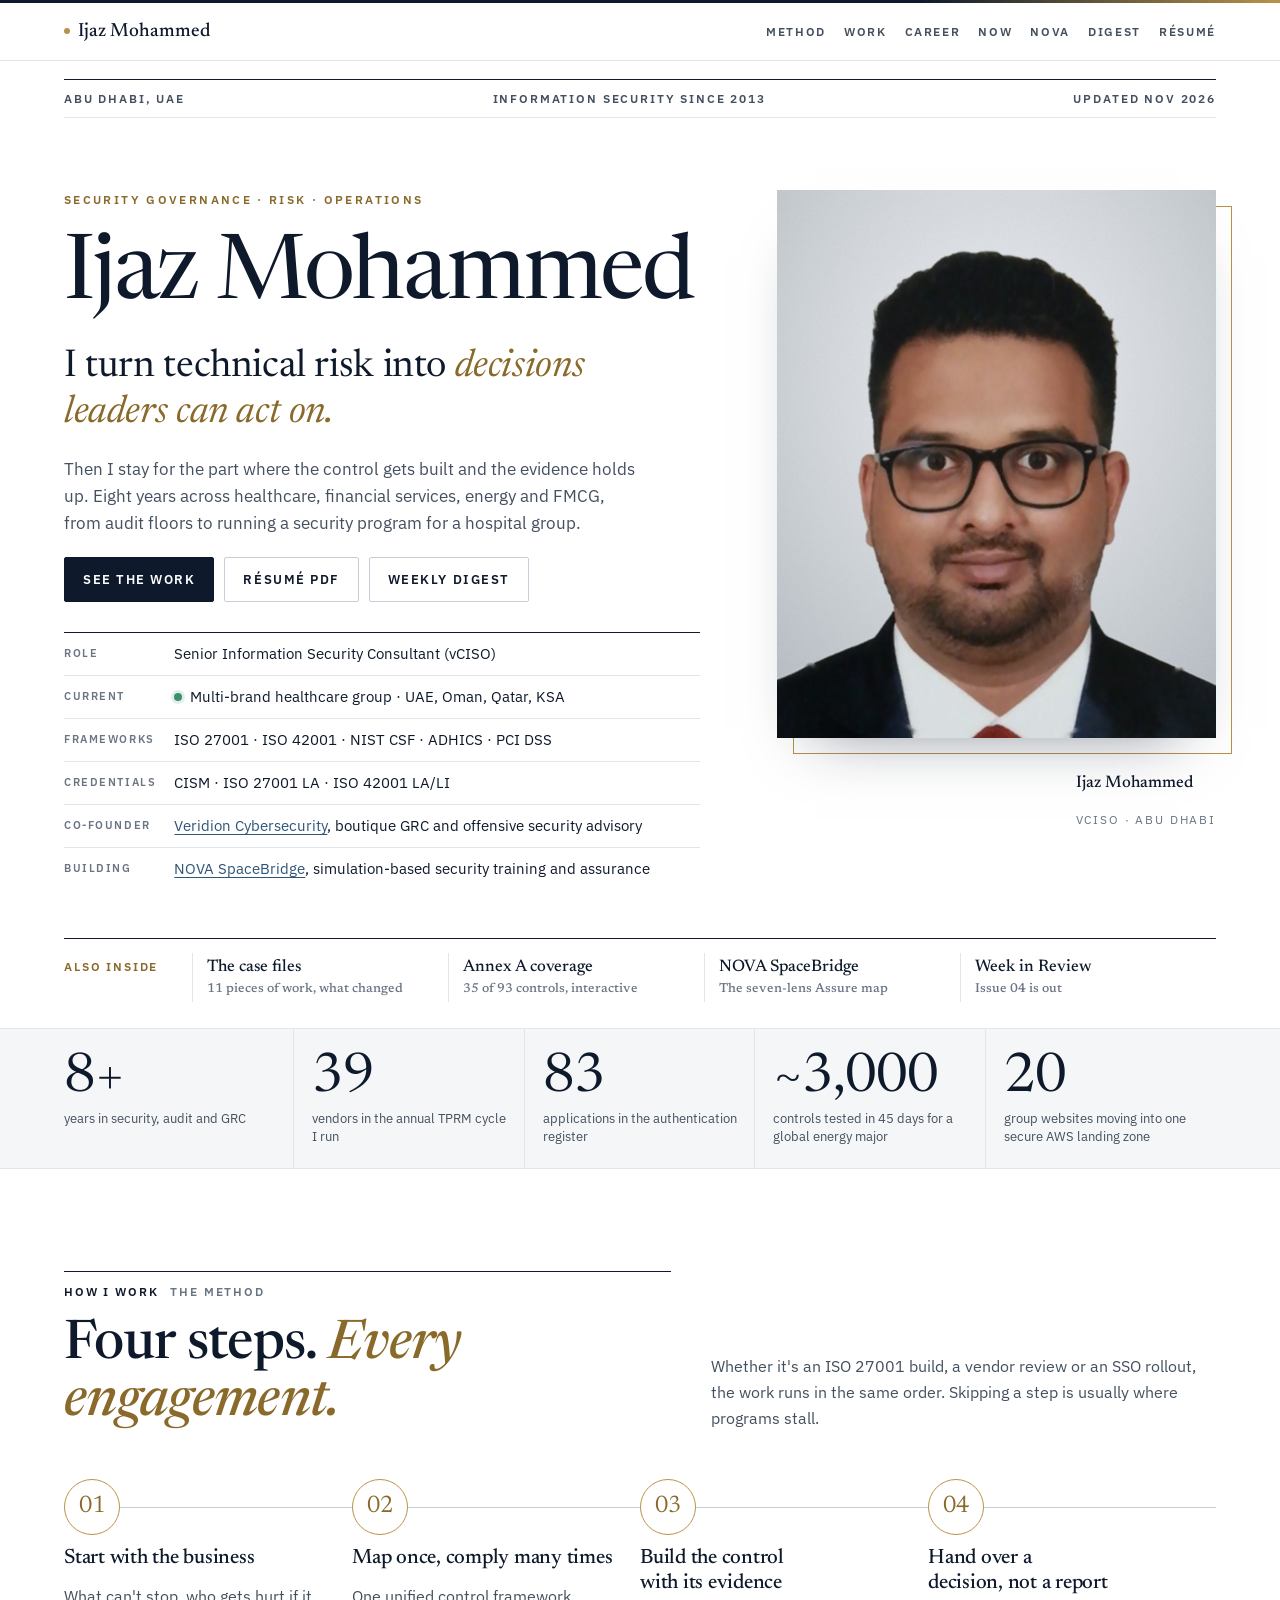
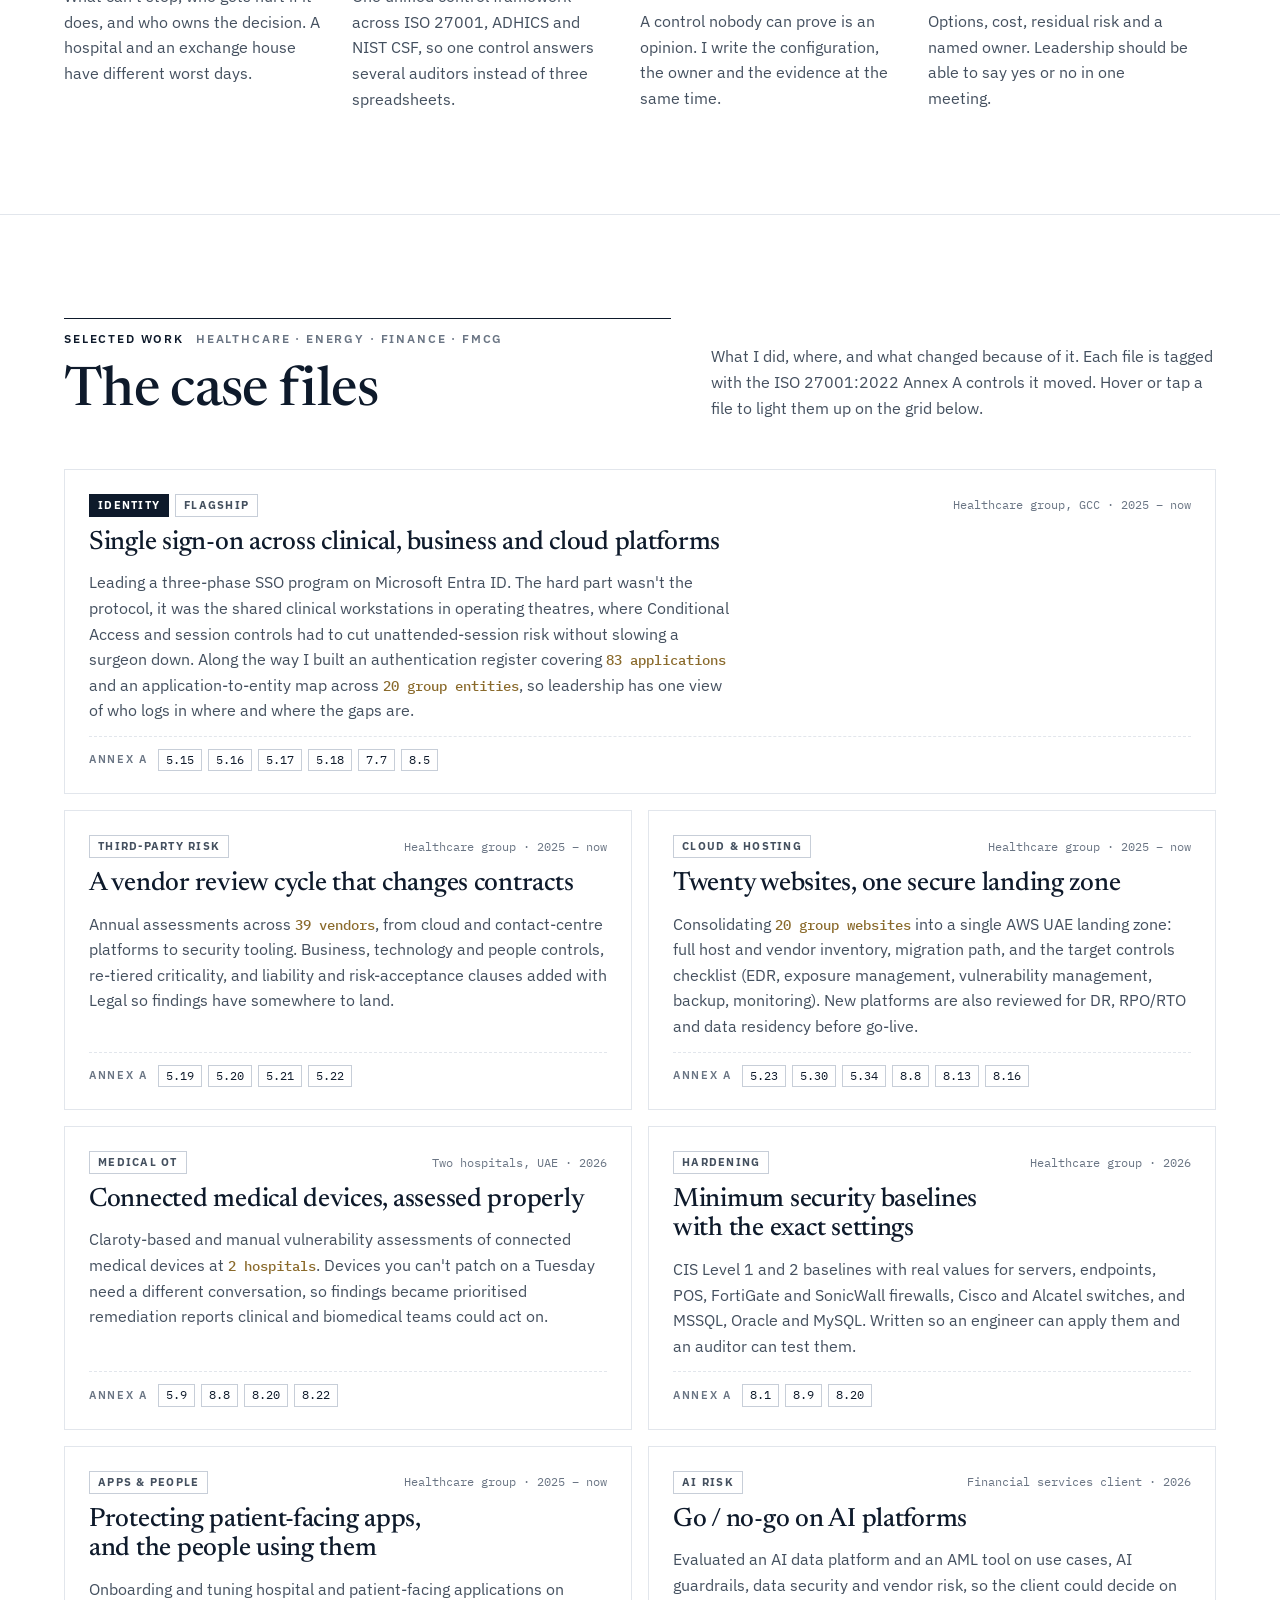
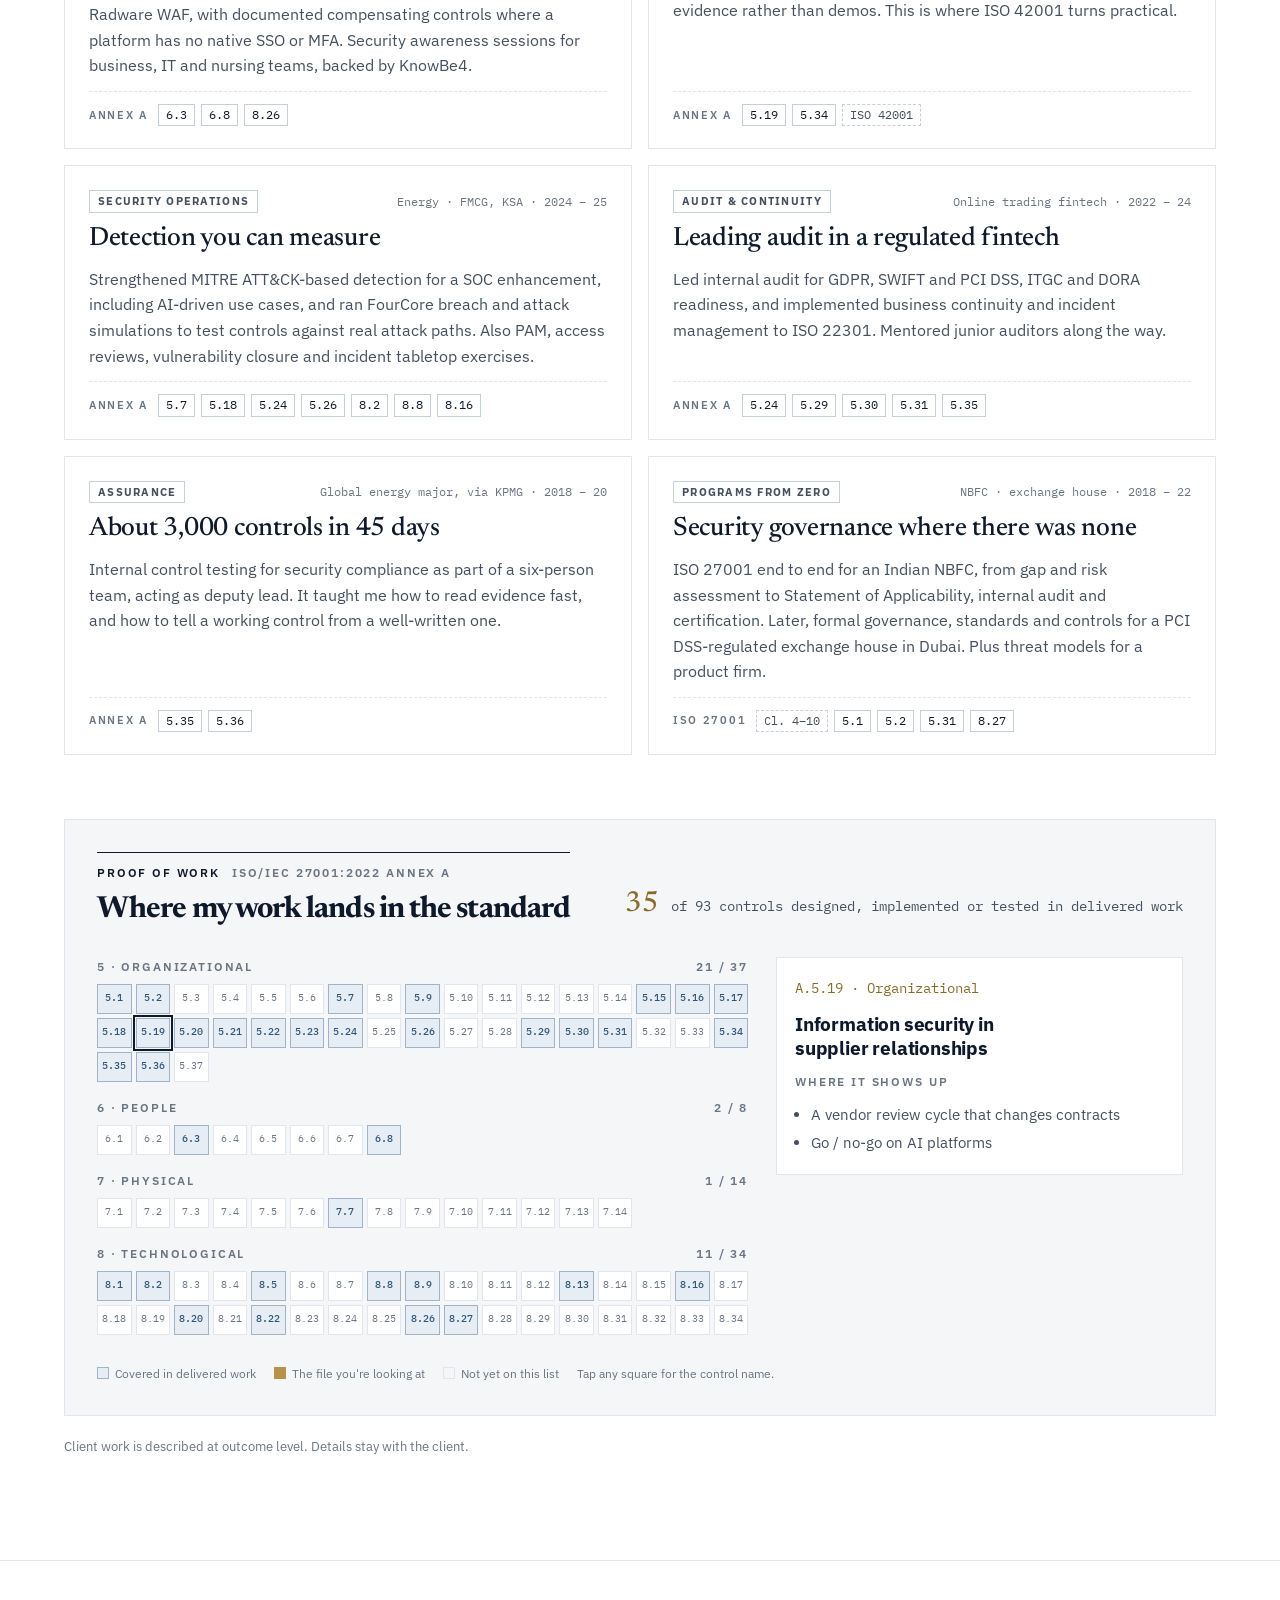
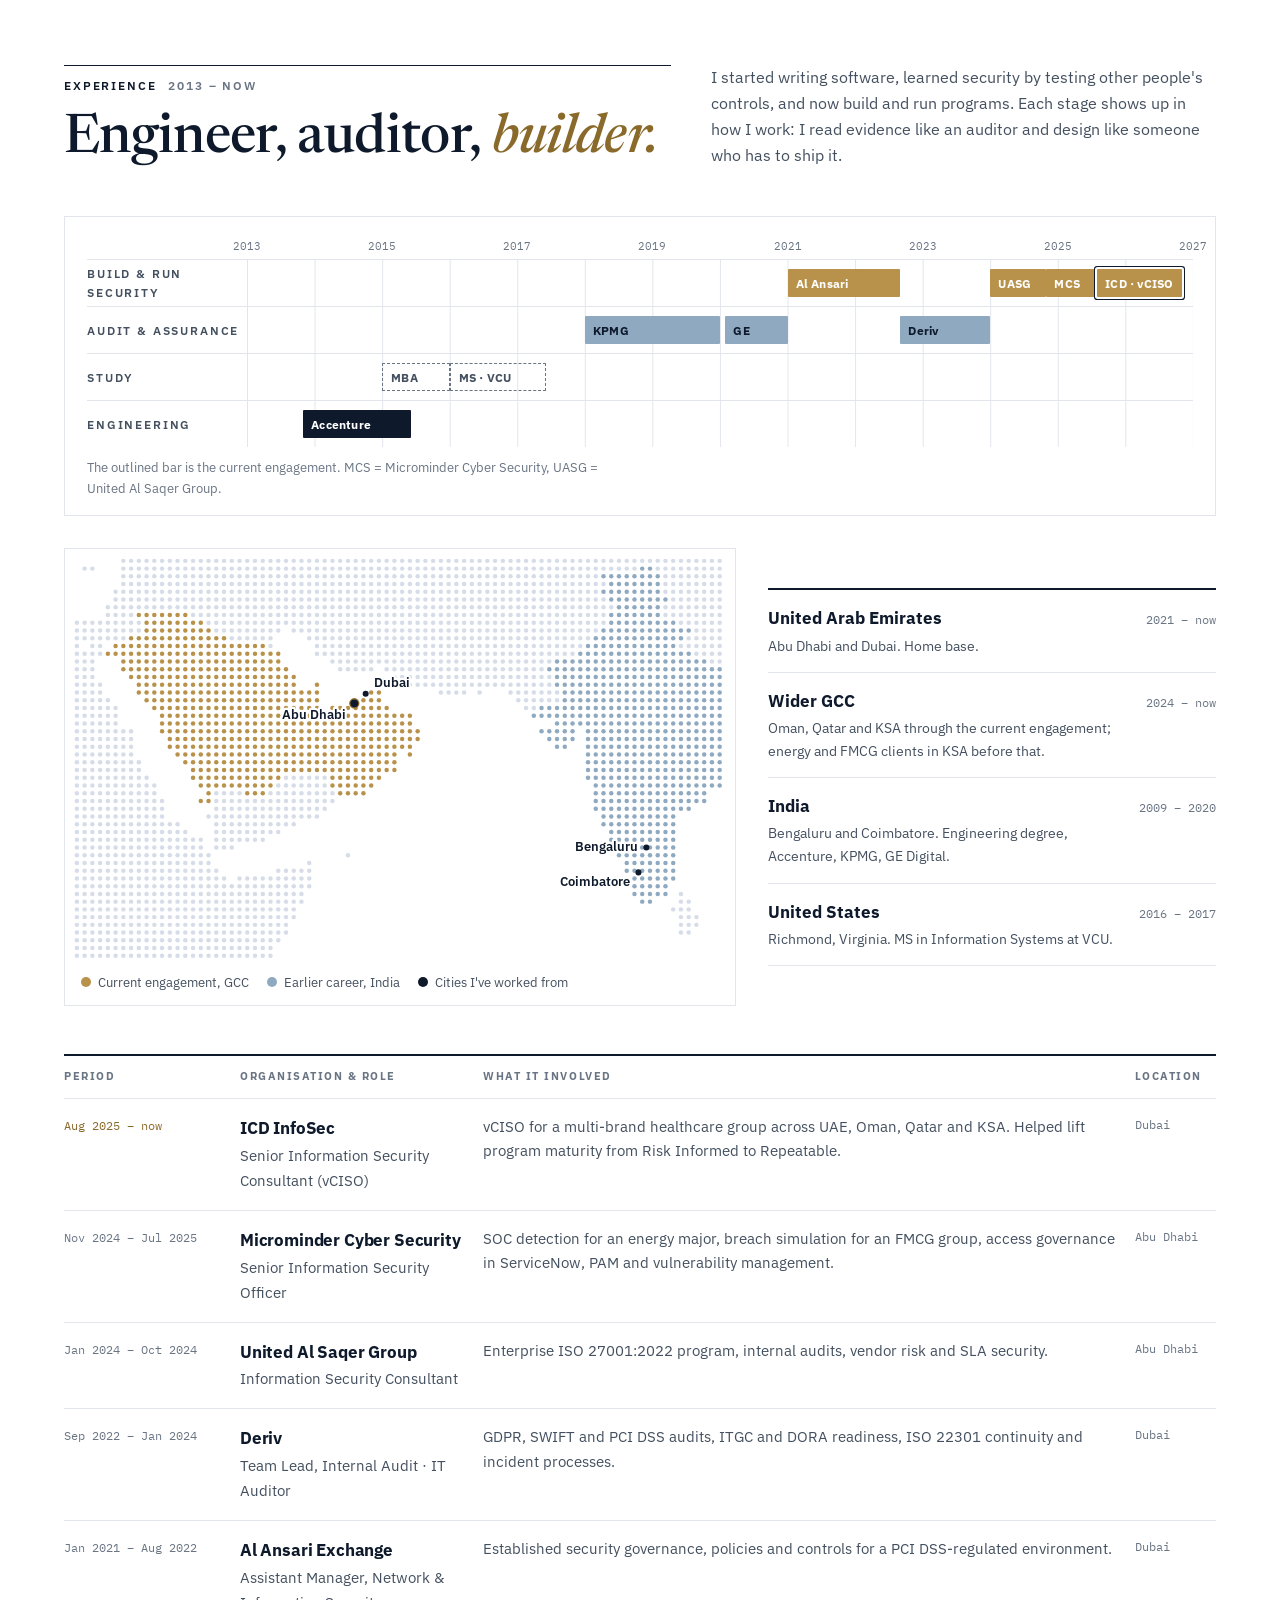
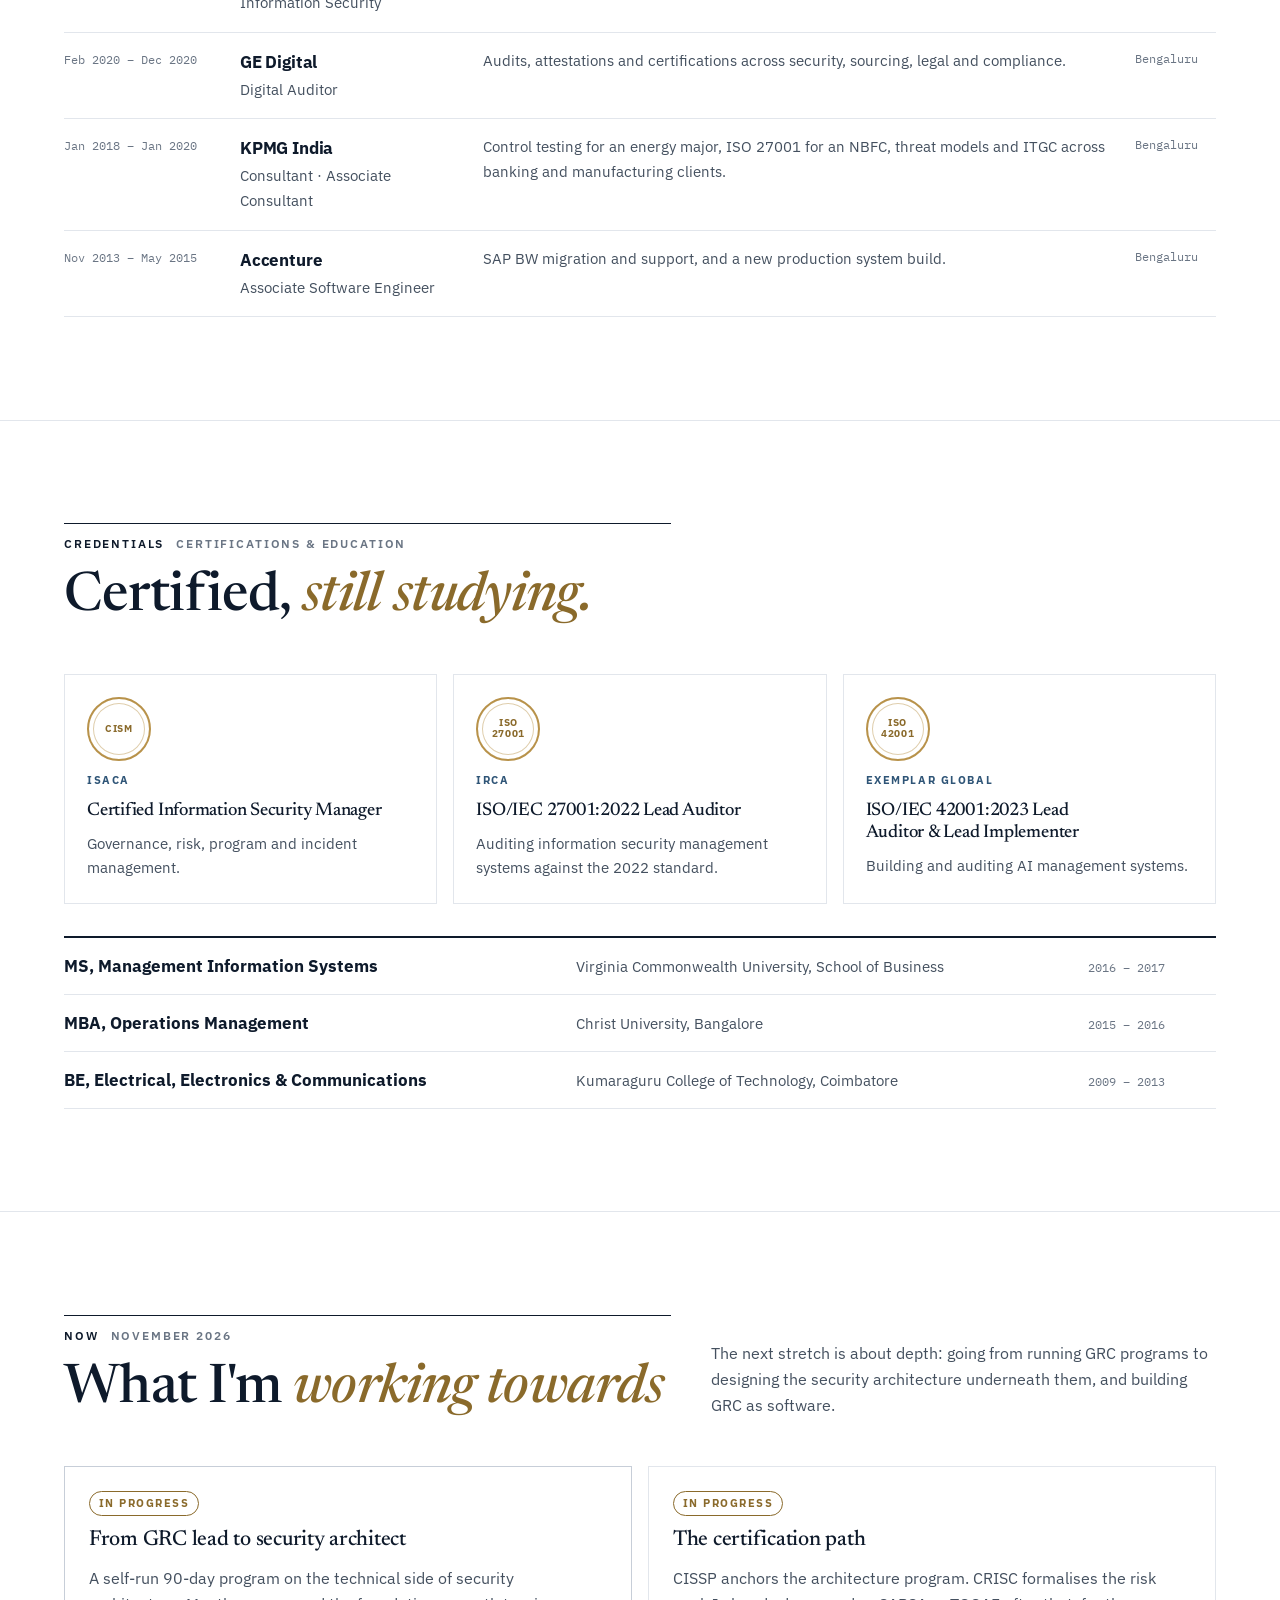
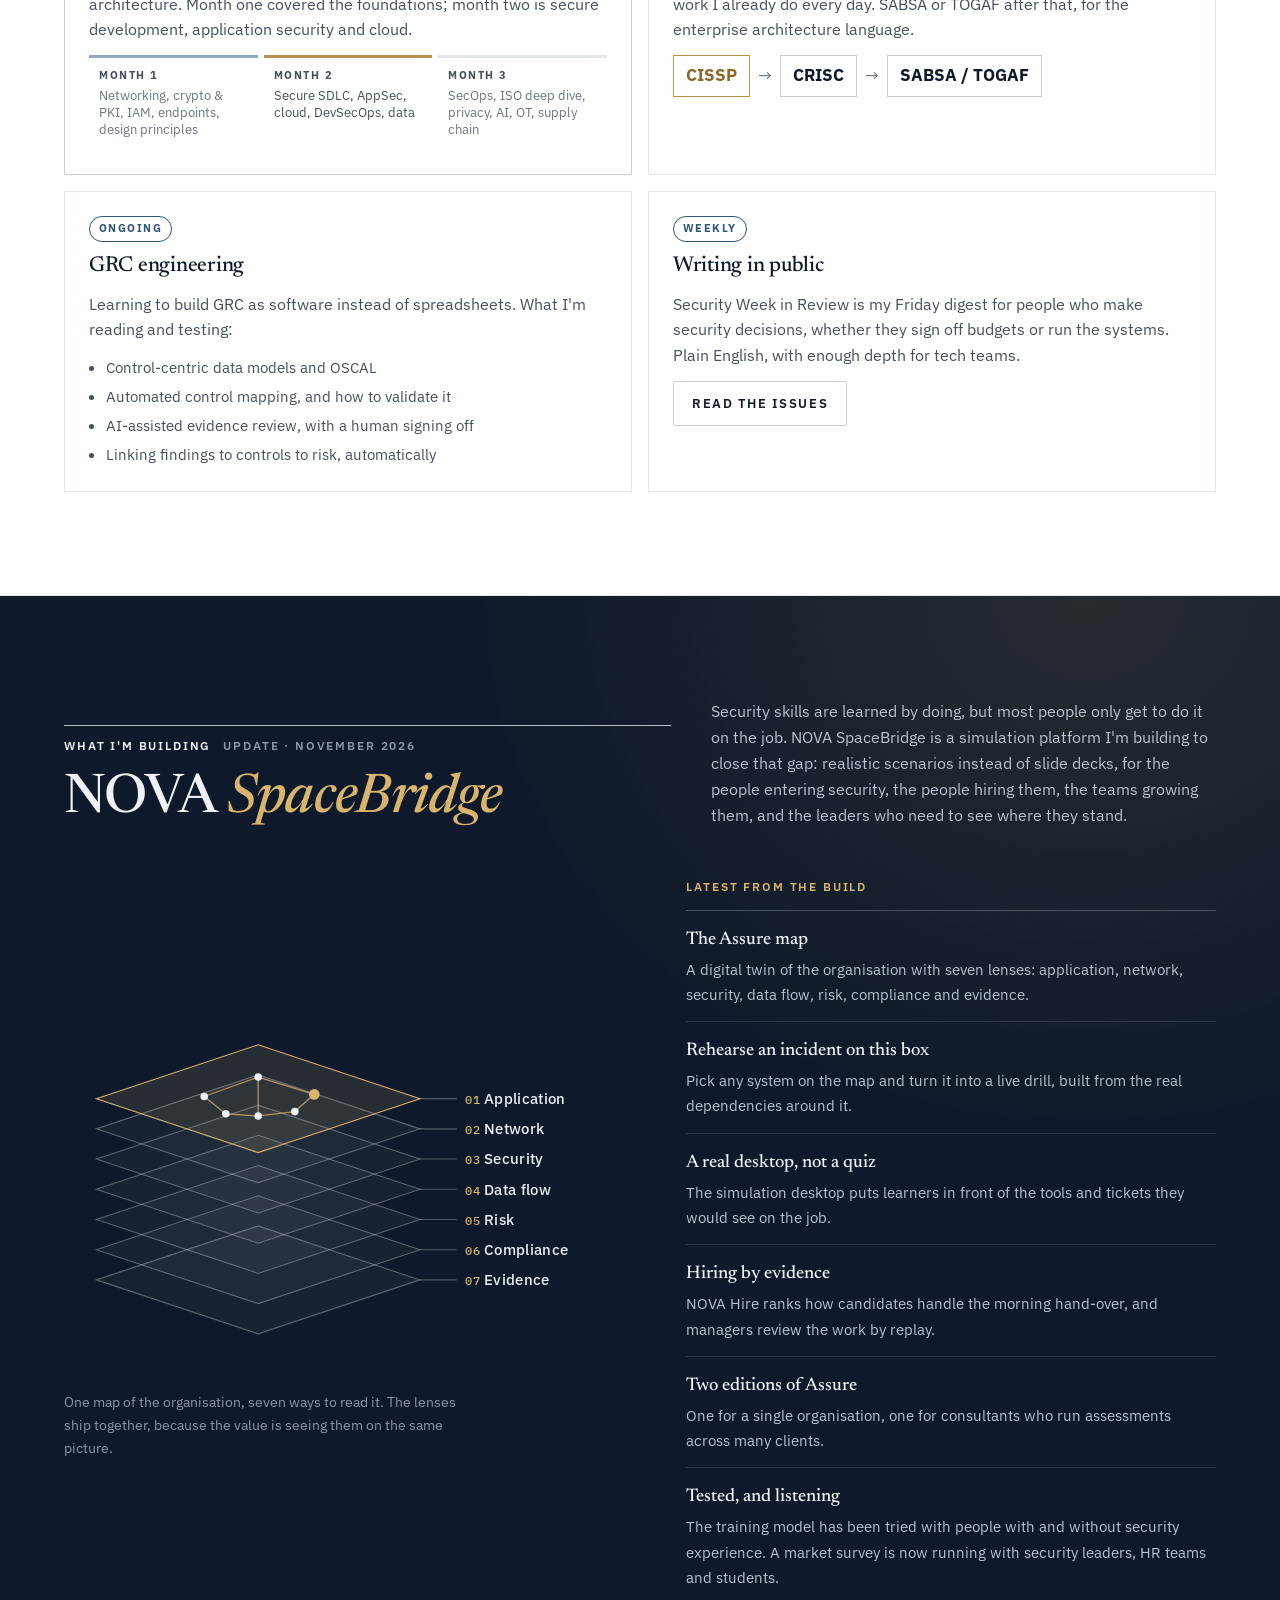
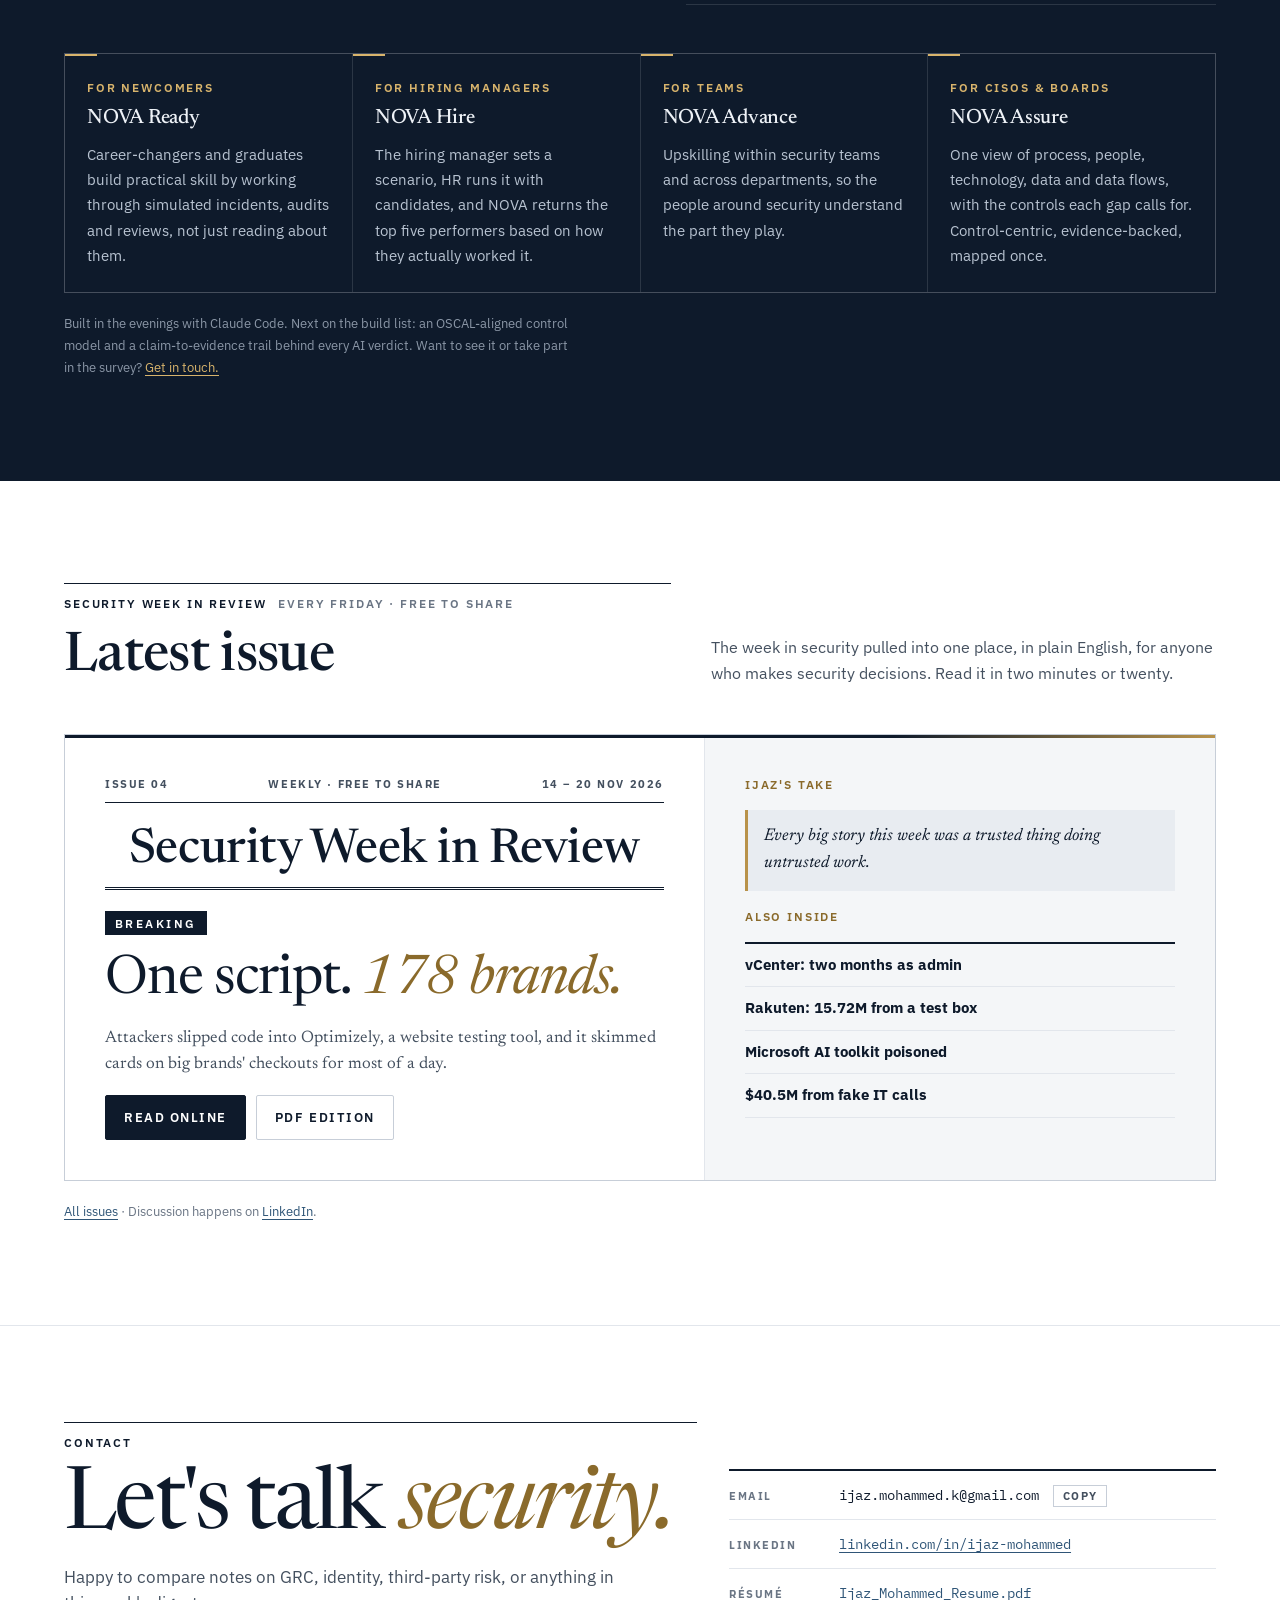
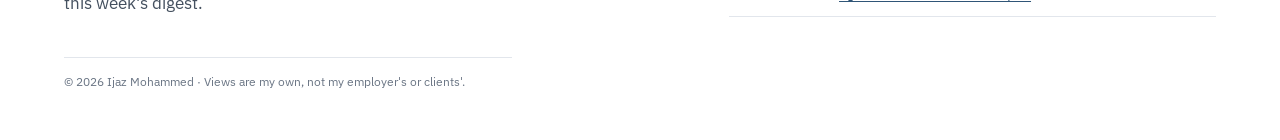
==== commit 3ecefdd1: "Add Security Week in Review Issues 03 and 04 (page-by-page web editions, PDFs, archive, home card) C" ====
--- a/index.html
+++ b/index.html
@@ -74,7 +74,7 @@
         <a href="#work">The case files<span>11 pieces of work, what changed</span></a>
         <a href="#coverage">Annex A coverage<span>35 of 93 controls, interactive</span></a>
         <a href="#building">NOVA SpaceBridge<span>The seven-lens Assure map</span></a>
-        <a href="#digest">Week in Review<span>Issue 01 is out</span></a>
+        <a href="#digest">Week in Review<span>Issue 04 is out</span></a>
       </nav>
     </div>
   </section>
@@ -427,21 +427,21 @@
       <!-- LATEST:START -->
       <article class="cover">
         <div class="cover-main">
-          <div class="cover-rule"><span>Issue 01</span><span>Weekly · free to share</span><span>24 – 30 Oct 2026</span></div>
+          <div class="cover-rule"><span>Issue 04</span><span>Weekly · free to share</span><span>14 – 20 Nov 2026</span></div>
           <div class="cover-title">Security Week in Review</div>
           <div><span class="flag">Breaking</span></div>
-          <h3 class="cover-head">One laptop. <span class="hl">$6.3 billion gone.</span></h3>
-          <p class="cover-deck">The biggest crypto theft on record didn't need a stolen key, just a trusted engineer's computer. What it means for any business that moves money or data.</p>
+          <h3 class="cover-head">One script. <span class="hl">178 brands.</span></h3>
+          <p class="cover-deck">Attackers slipped code into Optimizely, a website testing tool, and it skimmed cards on big brands&#x27; checkouts for most of a day.</p>
           <div class="actions">
-            <a class="btn primary" href="digest/issue-01.html">Read online</a>
-            <a class="btn" href="digest/pdf/SecurityWeekInReview_Issue01_2026-10-30.pdf" target="_blank" rel="noopener">PDF edition</a>
+            <a class="btn primary" href="digest/issue-04.html">Read online</a>
+            <a class="btn" href="digest/pdf/SecurityWeekInReview_Issue04_2026-11-20.pdf" target="_blank" rel="noopener">PDF edition</a>
           </div>
         </div>
         <div class="cover-side">
           <span class="label" style="color:var(--amber)">Ijaz's take</span>
-          <blockquote>We spend a lot proving who someone is at login, and far less asking what our own systems will do once they trust something.</blockquote>
+          <blockquote>Every big story this week was a trusted thing doing untrusted work.</blockquote>
           <span class="label" style="color:var(--amber)">Also inside</span>
-          <div class="also"><div>A hospital pulls the plug in 40 minutes</div><div>Patched isn't the same as clean</div><div>750,000 people, no login needed</div><div>Your weekend playlist</div></div>
+          <div class="also"><div>vCenter: two months as admin</div><div>Rakuten: 15.72M from a test box</div><div>Microsoft AI toolkit poisoned</div><div>$40.5M from fake IT calls</div></div>
         </div>
       </article>
       <!-- LATEST:END -->
--- a/assets/site.css
+++ b/assets/site.css
@@ -555,3 +555,20 @@
 .nova-band .kick { border-top-color: rgba(255,255,255,0.7); }
 .nova-band .kick .label { color: #eef2f7; }
 .nova-band .kick .label + .label { color: var(--text-3); }
+
+/* ---------- issue web editions (page-by-page) ---------- */
+.issue-brief { display: grid; gap: 28px; padding-block: 40px 8px; }
+@media (min-width: 900px) { .issue-brief { grid-template-columns: minmax(0, 1.4fr) minmax(0, 1fr); align-items: start; } }
+.issue-brief .brief .label { color: var(--amber); }
+.issue-brief .take { align-self: start; margin-top: 0; }
+.pages { display: flex; flex-direction: column; align-items: center; gap: 36px; padding-block: 40px 40px; }
+.pages-head { width: 100%; max-width: 760px; display: flex; flex-wrap: wrap; justify-content: space-between; gap: 8px; padding-top: 10px; border-top: 1px solid var(--text); }
+.pg { margin: 0; width: 100%; max-width: 760px; display: flex; flex-direction: column; gap: 10px; scroll-margin-top: 80px; }
+.pg img { display: block; width: 100%; height: auto; aspect-ratio: 1080 / 1351; border: 1px solid var(--line); box-shadow: 0 24px 50px -36px rgba(14,26,43,0.45); background: var(--navy-2); }
+.pg figcaption { display: flex; flex-wrap: wrap; align-items: baseline; justify-content: space-between; gap: 8px 16px; font-size: 0.85rem; color: var(--text-3); }
+.pg-n { font-family: var(--f-mono); font-size: 0.78rem; }
+.pg details { flex: 1 1 260px; text-align: right; }
+.pg details[open] { text-align: left; flex-basis: 100%; }
+.pg summary { cursor: pointer; color: var(--teal); font-weight: 500; }
+.pg-text { margin-top: 10px; padding: 16px 18px; background: var(--navy-2); border: 1px solid var(--line); display: flex; flex-direction: column; gap: 8px; color: var(--text-2); font-size: 0.95rem; }
+.pg-text p { max-width: none; }
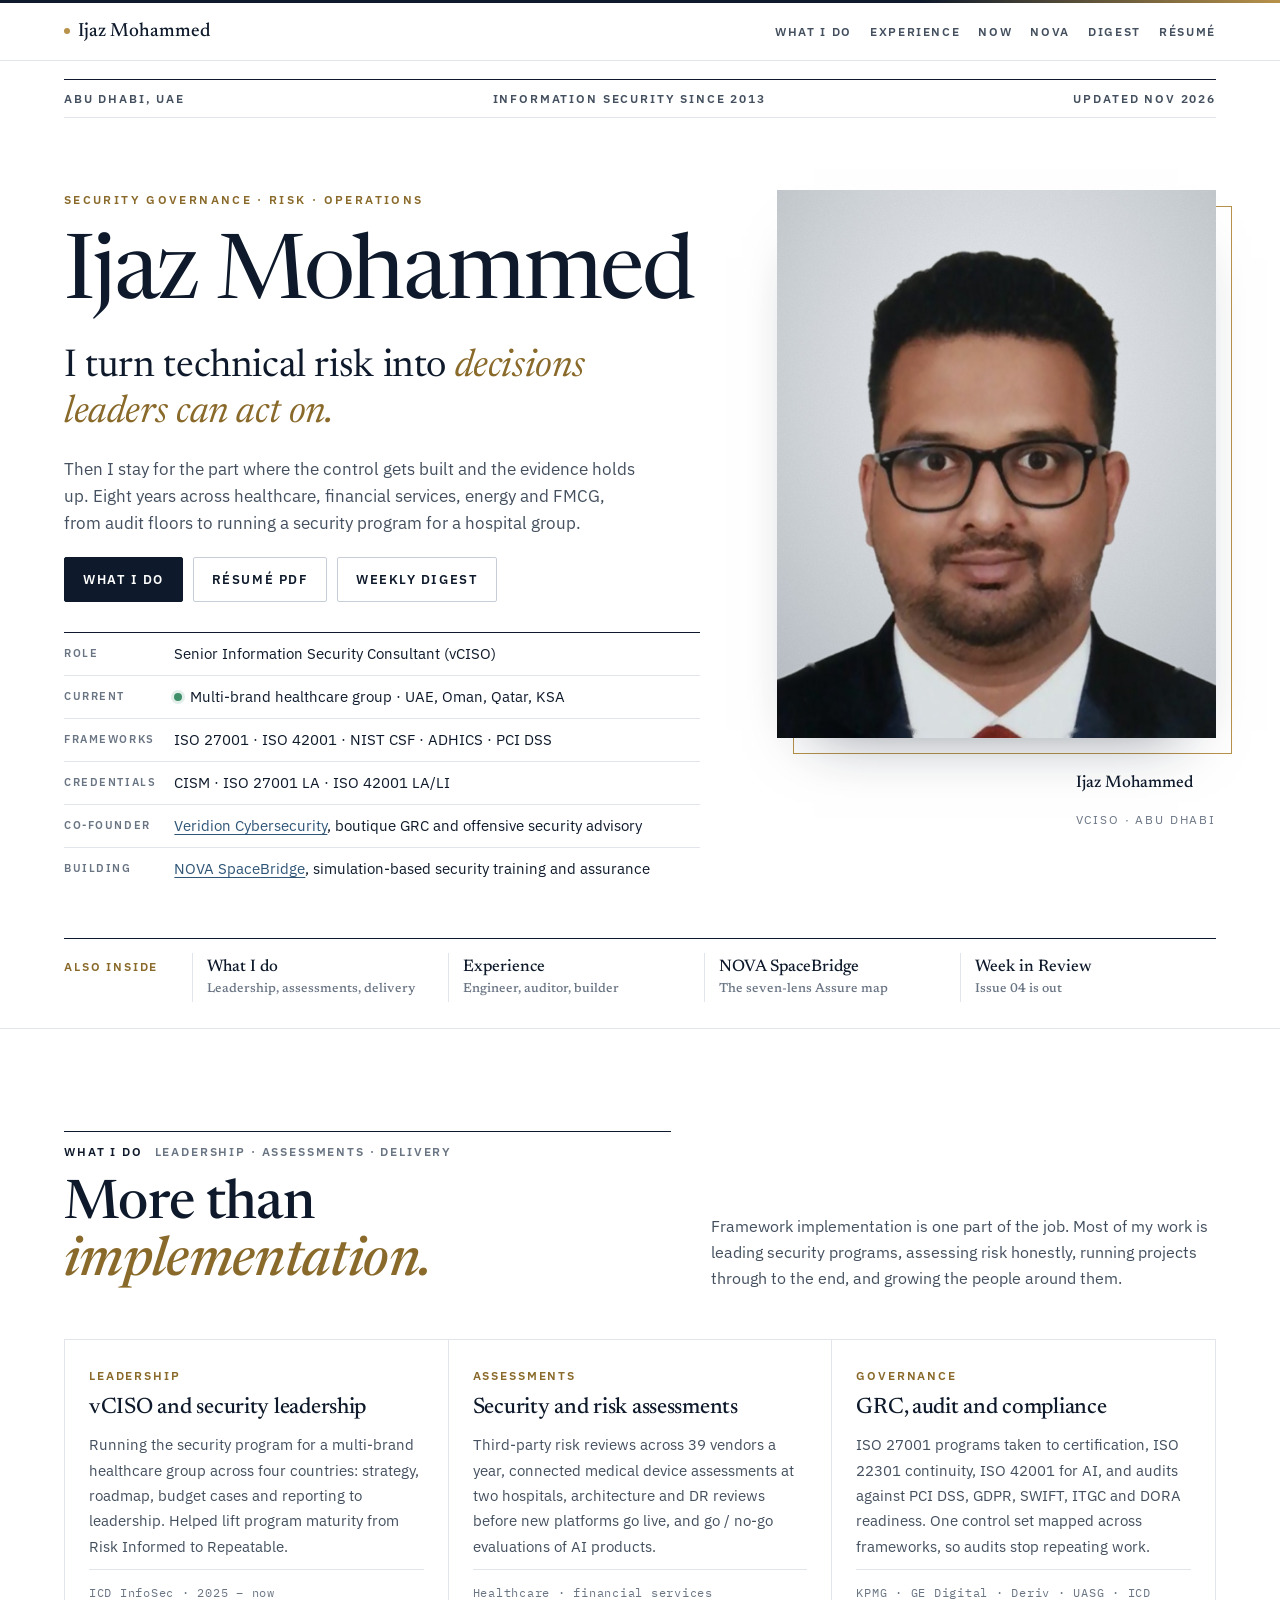
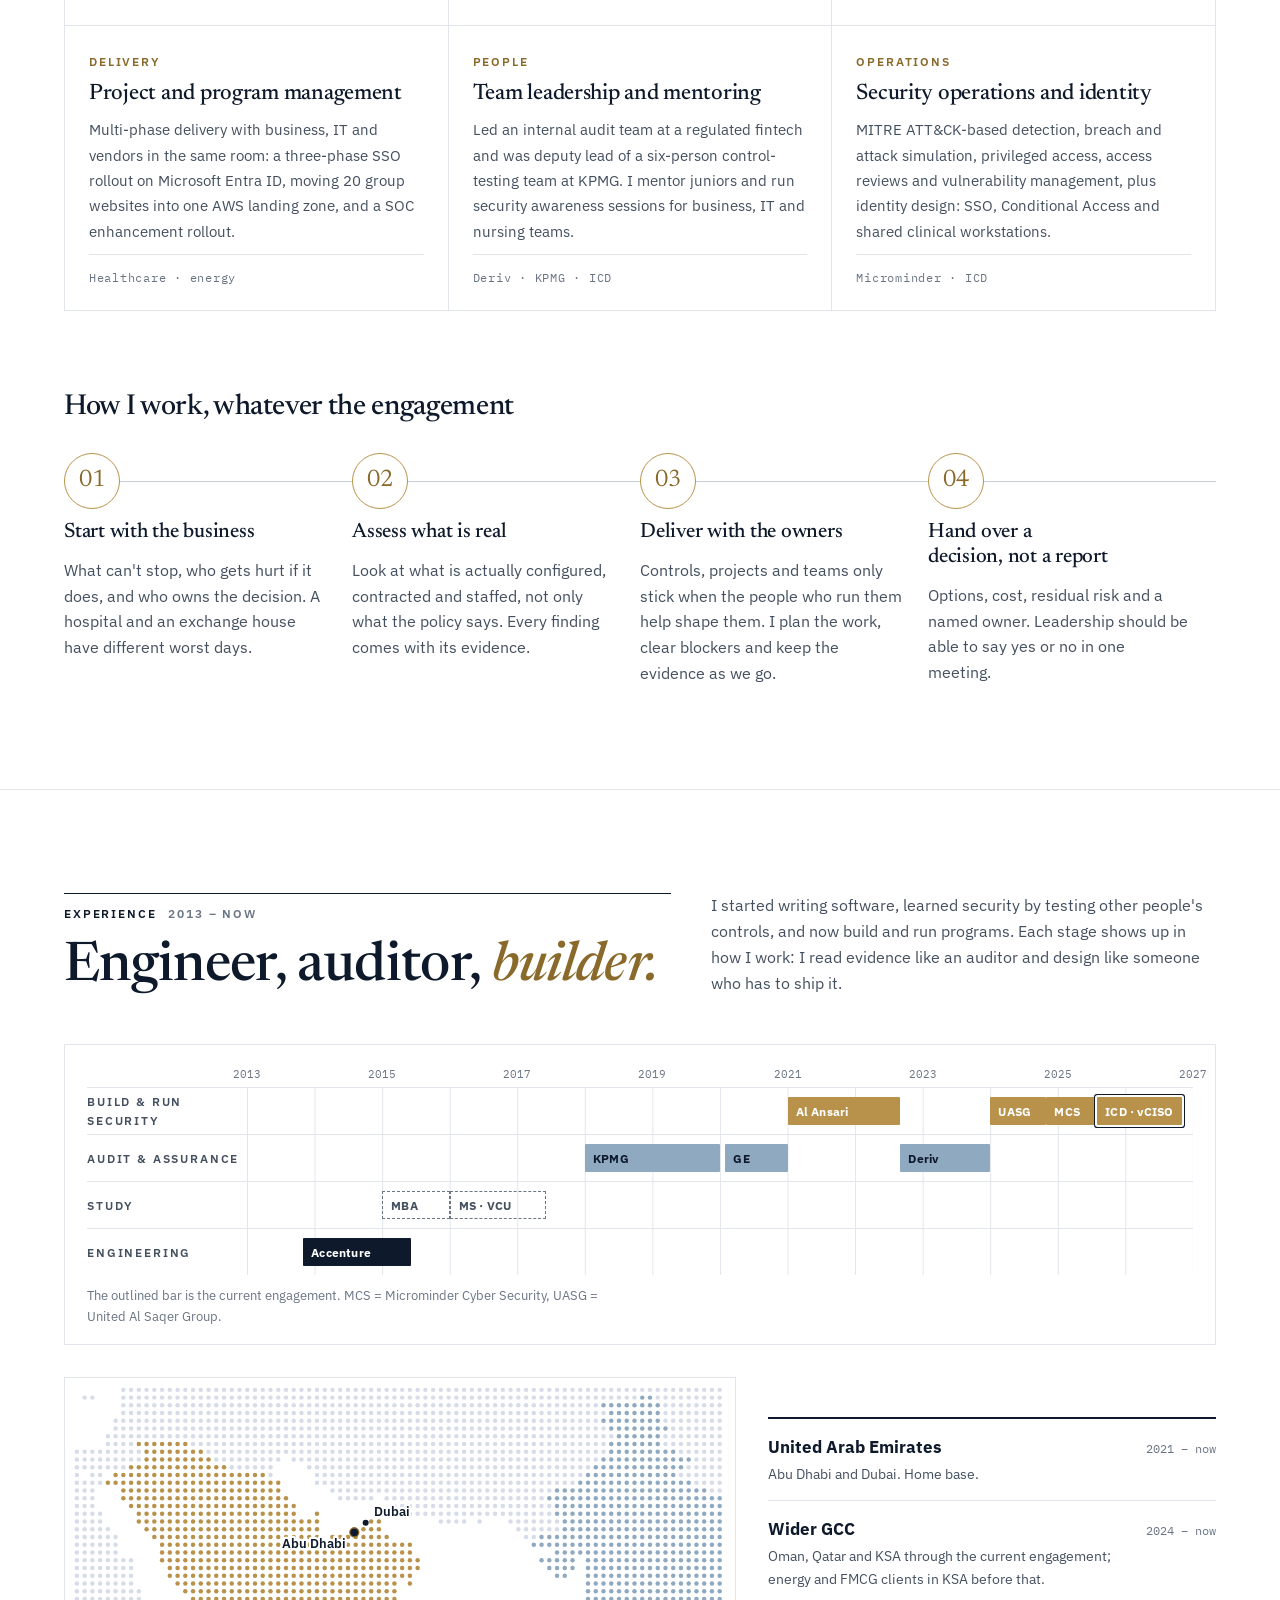
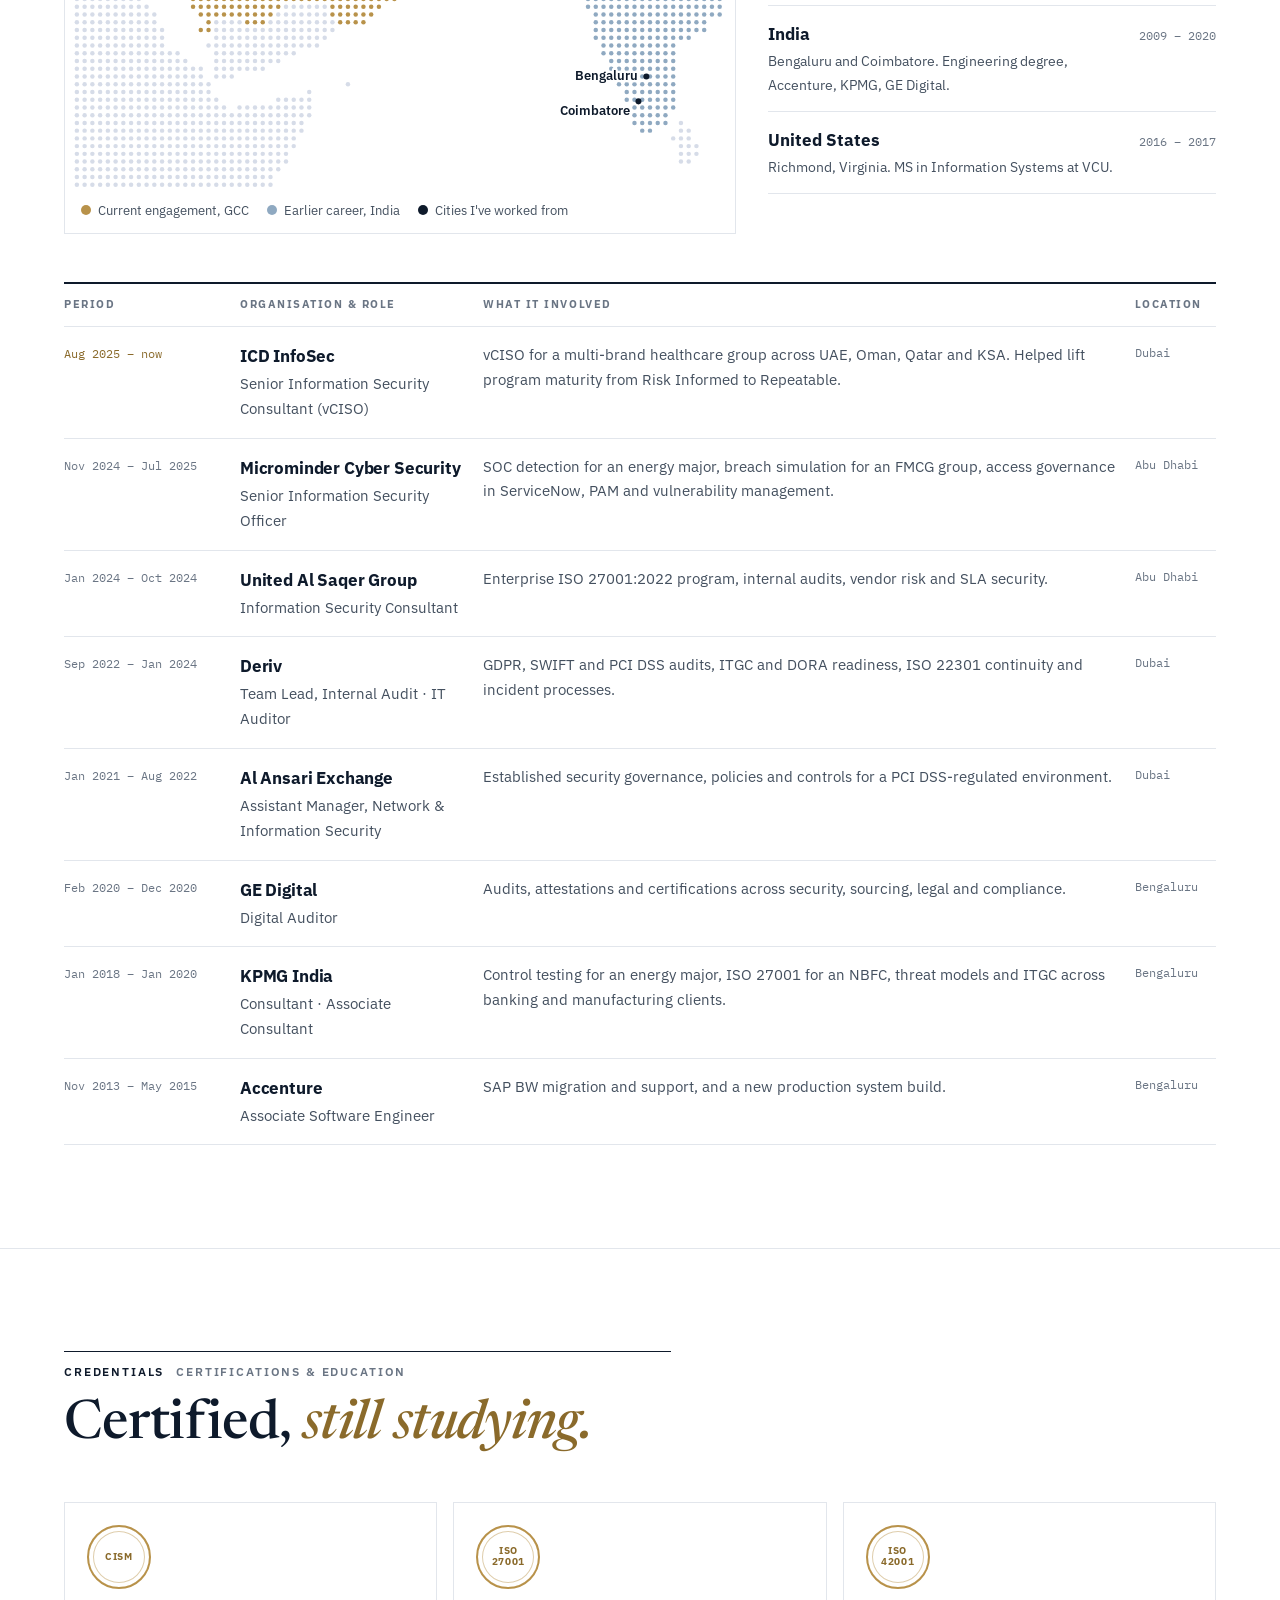
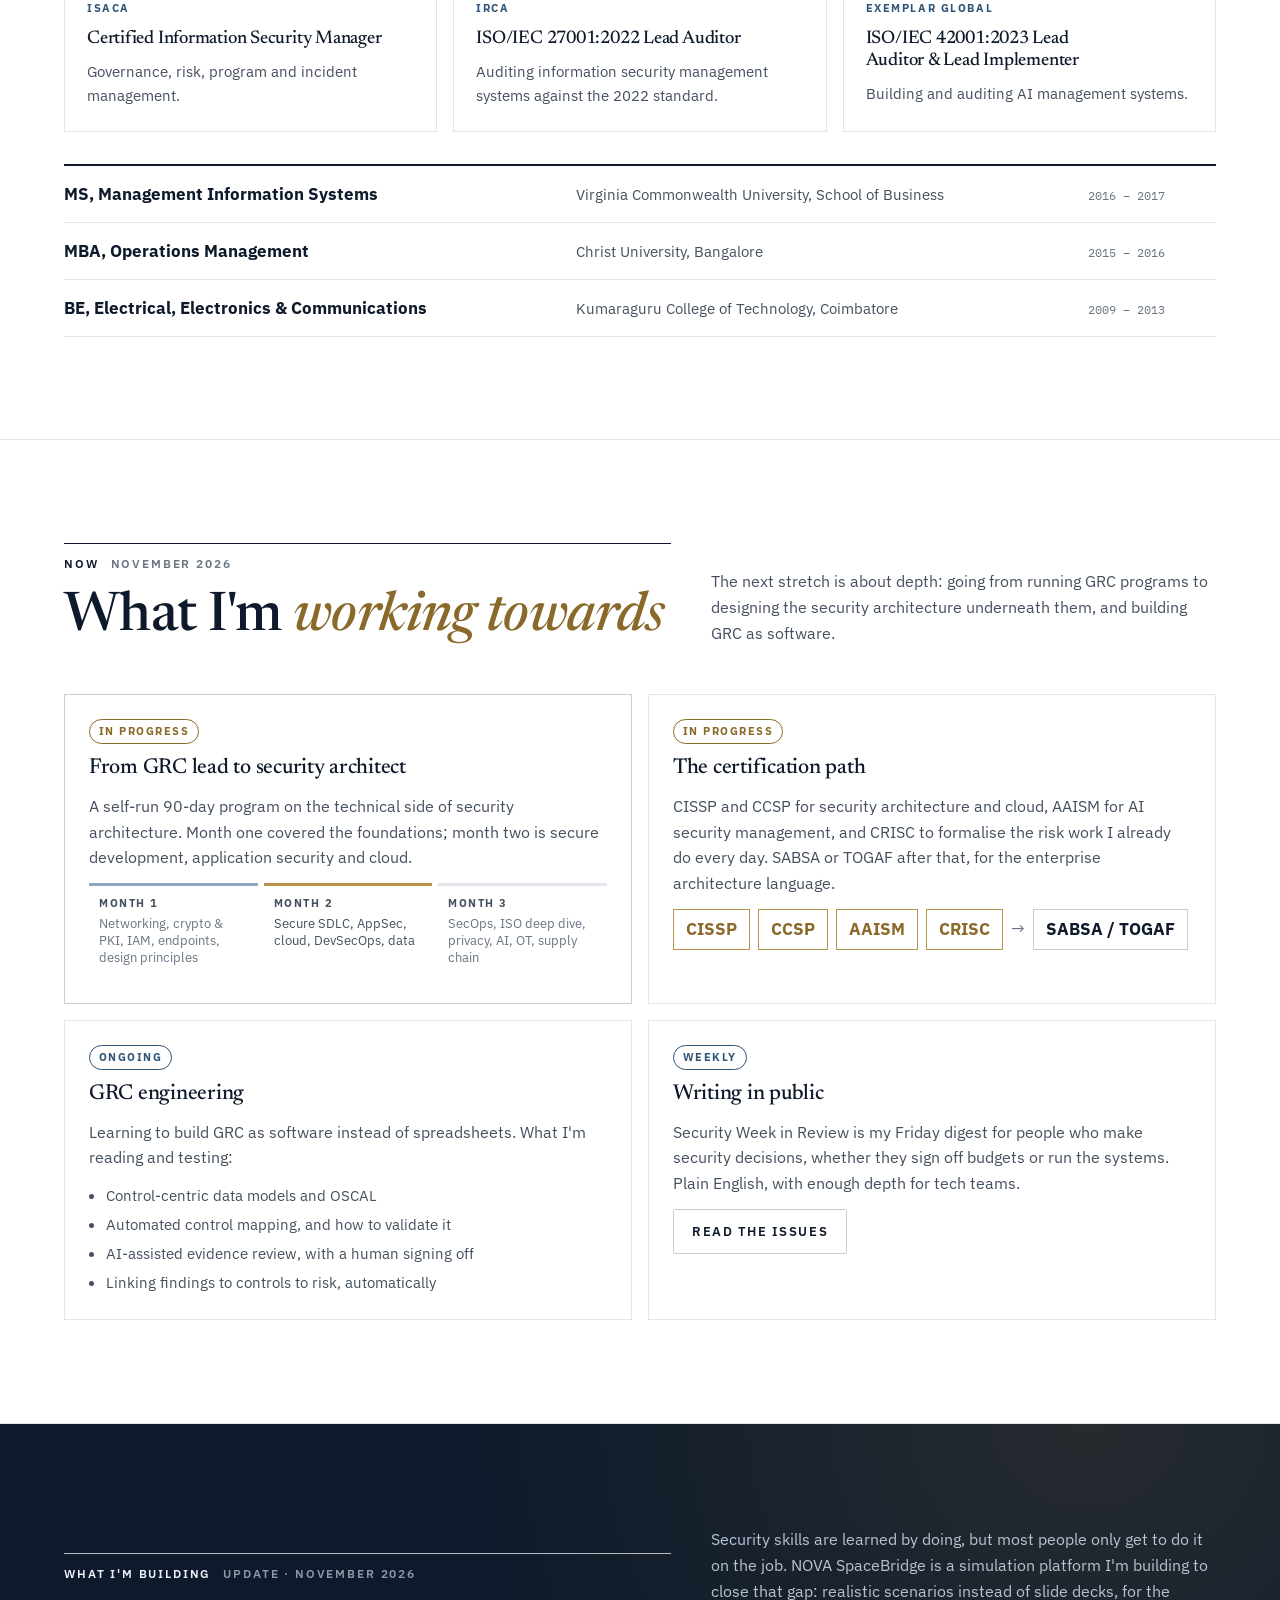
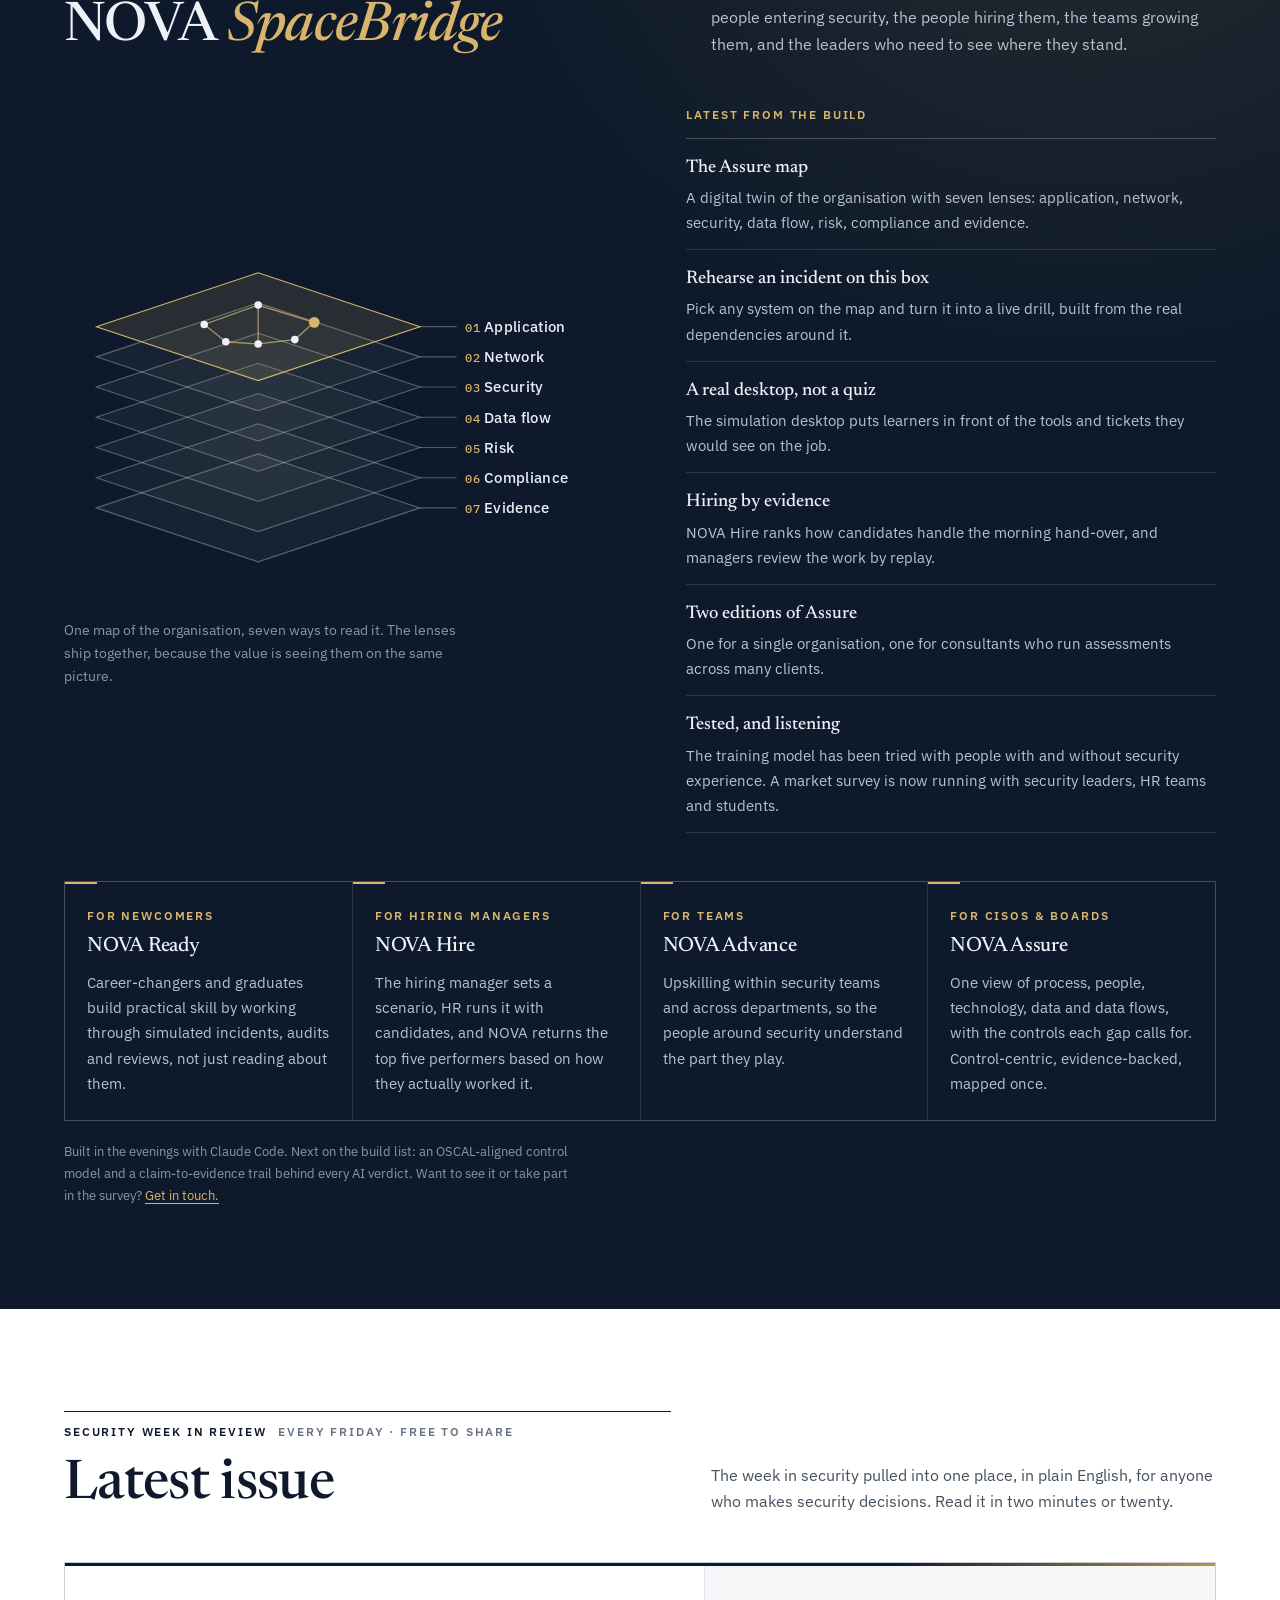
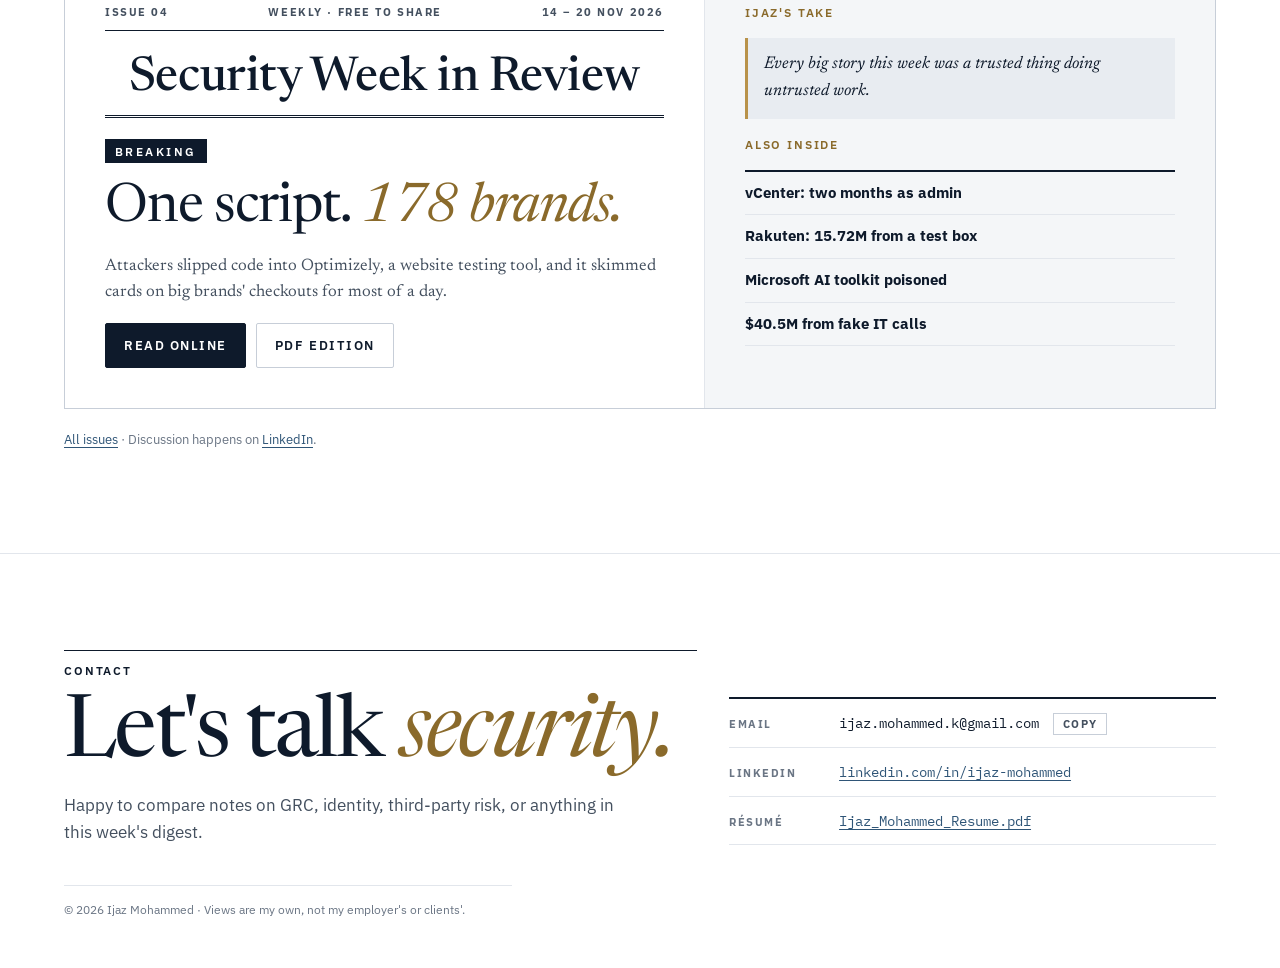
==== commit 3d8fc450: "Replace numbers, method and case files with 'What I do'; remove Annex A grid; add CCSP and AAISM to " ====
--- a/index.html
+++ b/index.html
@@ -11,7 +11,7 @@
 <meta property="og:description" content="Case files, method, credentials, and a weekly security digest for leaders and tech teams.">
 <meta property="og:type" content="website">
 <meta property="og:url" content="https://ijazmk.com/">
-<meta property="og:image" content="https://ijazmk.com/assets/og-card.jpg?v=3">
+<meta property="og:image" content="https://ijazmk.com/assets/og-card.jpg?v=4">
 <meta property="og:image:width" content="1200">
 <meta property="og:image:height" content="630">
 <meta name="twitter:card" content="summary_large_image">
@@ -27,10 +27,9 @@
   <div class="wrap">
     <a class="brand" href="#top"><b aria-hidden="true"></b>Ijaz Mohammed</a>
     <nav class="nav" aria-label="Sections">
-      <a href="#method" class="opt">Method</a>
-      <a href="#work">Work</a>
-      <a href="#career" class="opt">Career</a>
-      <a href="#now" class="opt">Now</a>
+      <a href="#what-i-do">What I do</a>
+      <a href="#career" class="opt">Experience</a>
+            <a href="#now" class="opt">Now</a>
       <a href="#building" class="opt">NOVA</a>
       <a href="digest/">Digest</a>
       <a href="assets/Ijaz_Mohammed_Resume.pdf" target="_blank" rel="noopener">Résumé</a>
@@ -50,7 +49,7 @@
           <p class="headline rise d2">I turn technical risk into <span class="hl">decisions leaders can act on.</span></p>
           <p class="lede rise d3">Then I stay for the part where the control gets built and the evidence holds up. Eight years across healthcare, financial services, energy and FMCG, from audit floors to running a security program for a hospital group.</p>
           <div class="actions rise d3">
-            <a class="btn primary" href="#work">See the work</a>
+            <a class="btn primary" href="#what-i-do">What I do</a>
             <a class="btn" href="assets/Ijaz_Mohammed_Resume.pdf" target="_blank" rel="noopener">Résumé PDF</a>
             <a class="btn" href="digest/">Weekly digest</a>
           </div>
@@ -71,149 +70,72 @@
 
       <nav class="inside rise d4" aria-label="Also inside">
         <span class="label">Also inside</span>
-        <a href="#work">The case files<span>11 pieces of work, what changed</span></a>
-        <a href="#coverage">Annex A coverage<span>35 of 93 controls, interactive</span></a>
+        <a href="#what-i-do">What I do<span>Leadership, assessments, delivery</span></a>
+        <a href="#career">Experience<span>Engineer, auditor, builder</span></a>
         <a href="#building">NOVA SpaceBridge<span>The seven-lens Assure map</span></a>
         <a href="#digest">Week in Review<span>Issue 04 is out</span></a>
       </nav>
     </div>
   </section>
 
-  <section class="band" aria-label="By the numbers">
-    <div class="wrap">
-      <div class="stat"><strong>8+</strong><span>years in security, audit and GRC</span></div>
-      <div class="stat"><strong>39</strong><span>vendors in the annual TPRM cycle I run</span></div>
-      <div class="stat"><strong>83</strong><span>applications in the authentication register</span></div>
-      <div class="stat"><strong>~3,000</strong><span>controls tested in 45 days for a global energy major</span></div>
-      <div class="stat"><strong>20</strong><span>group websites moving into one secure AWS landing zone</span></div>
-    </div>
-  </section>
-
-  <section class="section" id="method">
-    <div class="wrap">
-      <div class="section-head">
-        <div>
-          <div class="kick"><span class="label">How I work</span><span class="label">The method</span></div>
-          <h2>Four steps. <span class="hl">Every engagement.</span></h2>
-        </div>
-        <p class="side">Whether it's an ISO 27001 build, a vendor review or an SSO rollout, the work runs in the same order. Skipping a step is usually where programs stall.</p>
-      </div>
-      <ol class="method">
-        <li><span class="n">01</span><h3>Start with the business</h3><p>What can't stop, who gets hurt if it does, and who owns the decision. A hospital and an exchange house have different worst days.</p></li>
-        <li><span class="n">02</span><h3>Map once, comply many times</h3><p>One unified control framework across ISO 27001, ADHICS and NIST CSF, so one control answers several auditors instead of three spreadsheets.</p></li>
-        <li><span class="n">03</span><h3>Build the control with its evidence</h3><p>A control nobody can prove is an opinion. I write the configuration, the owner and the evidence at the same time.</p></li>
-        <li><span class="n">04</span><h3>Hand over a decision, not a report</h3><p>Options, cost, residual risk and a named owner. Leadership should be able to say yes or no in one meeting.</p></li>
-      </ol>
-    </div>
-  </section>
-
-  <section class="section" id="work">
-    <div class="wrap">
-      <div class="section-head">
-        <div>
-          <div class="kick"><span class="label">Selected work</span><span class="label">Healthcare · energy · finance · FMCG</span></div>
-          <h2>The case files</h2>
-        </div>
-        <p class="side">What I did, where, and what changed because of it. Each file is tagged with the ISO 27001:2022 Annex A controls it moved. Hover or tap a file to light them up on the grid below.</p>
-      </div>
-
-      <div class="cases" id="cases">
-        <article class="case wide" tabindex="0" data-c="5.15 5.16 5.17 5.18 8.5 7.7">
-          <div class="case-top"><div class="tags"><span class="tag hot">Identity</span><span class="tag">Flagship</span></div><span class="where">Healthcare group, GCC · 2025 – now</span></div>
-          <h3>Single sign-on across clinical, business and cloud platforms</h3>
-          <p>Leading a three-phase SSO program on Microsoft Entra ID. The hard part wasn't the protocol, it was the shared clinical workstations in operating theatres, where Conditional Access and session controls had to cut unattended-session risk without slowing a surgeon down. Along the way I built an authentication register covering <span class="fig">83 applications</span> and an application-to-entity map across <span class="fig">20 group entities</span>, so leadership has one view of who logs in where and where the gaps are.</p>
-          <div class="controls"><span class="label">Annex A</span><span class="chip">5.15</span><span class="chip">5.16</span><span class="chip">5.17</span><span class="chip">5.18</span><span class="chip">7.7</span><span class="chip">8.5</span></div>
-        </article>
-
-        <article class="case" tabindex="0" data-c="5.19 5.20 5.21 5.22">
-          <div class="case-top"><div class="tags"><span class="tag amber">Third-party risk</span></div><span class="where">Healthcare group · 2025 – now</span></div>
-          <h3>A vendor review cycle that changes contracts</h3>
-          <p>Annual assessments across <span class="fig">39 vendors</span>, from cloud and contact-centre platforms to security tooling. Business, technology and people controls, re-tiered criticality, and liability and risk-acceptance clauses added with Legal so findings have somewhere to land.</p>
-          <div class="controls"><span class="label">Annex A</span><span class="chip">5.19</span><span class="chip">5.20</span><span class="chip">5.21</span><span class="chip">5.22</span></div>
-        </article>
-
-        <article class="case" tabindex="0" data-c="5.23 5.30 5.34 8.8 8.13 8.16">
-          <div class="case-top"><div class="tags"><span class="tag amber">Cloud &amp; hosting</span></div><span class="where">Healthcare group · 2025 – now</span></div>
-          <h3>Twenty websites, one secure landing zone</h3>
-          <p>Consolidating <span class="fig">20 group websites</span> into a single AWS UAE landing zone: full host and vendor inventory, migration path, and the target controls checklist (EDR, exposure management, vulnerability management, backup, monitoring). New platforms are also reviewed for DR, RPO/RTO and data residency before go-live.</p>
-          <div class="controls"><span class="label">Annex A</span><span class="chip">5.23</span><span class="chip">5.30</span><span class="chip">5.34</span><span class="chip">8.8</span><span class="chip">8.13</span><span class="chip">8.16</span></div>
-        </article>
-
-        <article class="case" tabindex="0" data-c="5.9 8.8 8.20 8.22">
-          <div class="case-top"><div class="tags"><span class="tag amber">Medical OT</span></div><span class="where">Two hospitals, UAE · 2026</span></div>
-          <h3>Connected medical devices, assessed properly</h3>
-          <p>Claroty-based and manual vulnerability assessments of connected medical devices at <span class="fig">2 hospitals</span>. Devices you can't patch on a Tuesday need a different conversation, so findings became prioritised remediation reports clinical and biomedical teams could act on.</p>
-          <div class="controls"><span class="label">Annex A</span><span class="chip">5.9</span><span class="chip">8.8</span><span class="chip">8.20</span><span class="chip">8.22</span></div>
-        </article>
-
-        <article class="case" tabindex="0" data-c="8.1 8.9 8.20">
-          <div class="case-top"><div class="tags"><span class="tag amber">Hardening</span></div><span class="where">Healthcare group · 2026</span></div>
-          <h3>Minimum security baselines with the exact settings</h3>
-          <p>CIS Level 1 and 2 baselines with real values for servers, endpoints, POS, FortiGate and SonicWall firewalls, Cisco and Alcatel switches, and MSSQL, Oracle and MySQL. Written so an engineer can apply them and an auditor can test them.</p>
-          <div class="controls"><span class="label">Annex A</span><span class="chip">8.1</span><span class="chip">8.9</span><span class="chip">8.20</span></div>
-        </article>
-
-        <article class="case" tabindex="0" data-c="8.26 6.3 6.8">
-          <div class="case-top"><div class="tags"><span class="tag amber">Apps &amp; people</span></div><span class="where">Healthcare group · 2025 – now</span></div>
-          <h3>Protecting patient-facing apps, and the people using them</h3>
-          <p>Onboarding and tuning hospital and patient-facing applications on Radware WAF, with documented compensating controls where a platform has no native SSO or MFA. Security awareness sessions for business, IT and nursing teams, backed by KnowBe4.</p>
-          <div class="controls"><span class="label">Annex A</span><span class="chip">6.3</span><span class="chip">6.8</span><span class="chip">8.26</span></div>
-        </article>
-
-        <article class="case" tabindex="0" data-c="5.19 5.34">
-          <div class="case-top"><div class="tags"><span class="tag amber">AI risk</span></div><span class="where">Financial services client · 2026</span></div>
-          <h3>Go / no-go on AI platforms</h3>
-          <p>Evaluated an AI data platform and an AML tool on use cases, AI guardrails, data security and vendor risk, so the client could decide on evidence rather than demos. This is where ISO 42001 turns practical.</p>
-          <div class="controls"><span class="label">Annex A</span><span class="chip">5.19</span><span class="chip">5.34</span><span class="chip x">ISO 42001</span></div>
-        </article>
-
-        <article class="case" tabindex="0" data-c="5.7 5.18 5.24 5.26 8.2 8.8 8.16">
-          <div class="case-top"><div class="tags"><span class="tag amber">Security operations</span></div><span class="where">Energy · FMCG, KSA · 2024 – 25</span></div>
-          <h3>Detection you can measure</h3>
-          <p>Strengthened MITRE ATT&amp;CK-based detection for a SOC enhancement, including AI-driven use cases, and ran FourCore breach and attack simulations to test controls against real attack paths. Also PAM, access reviews, vulnerability closure and incident tabletop exercises.</p>
-          <div class="controls"><span class="label">Annex A</span><span class="chip">5.7</span><span class="chip">5.18</span><span class="chip">5.24</span><span class="chip">5.26</span><span class="chip">8.2</span><span class="chip">8.8</span><span class="chip">8.16</span></div>
-        </article>
-
-        <article class="case" tabindex="0" data-c="5.24 5.29 5.30 5.31 5.35">
-          <div class="case-top"><div class="tags"><span class="tag amber">Audit &amp; continuity</span></div><span class="where">Online trading fintech · 2022 – 24</span></div>
-          <h3>Leading audit in a regulated fintech</h3>
-          <p>Led internal audit for GDPR, SWIFT and PCI DSS, ITGC and DORA readiness, and implemented business continuity and incident management to ISO 22301. Mentored junior auditors along the way.</p>
-          <div class="controls"><span class="label">Annex A</span><span class="chip">5.24</span><span class="chip">5.29</span><span class="chip">5.30</span><span class="chip">5.31</span><span class="chip">5.35</span></div>
-        </article>
-
-        <article class="case" tabindex="0" data-c="5.35 5.36">
-          <div class="case-top"><div class="tags"><span class="tag amber">Assurance</span></div><span class="where">Global energy major, via KPMG · 2018 – 20</span></div>
-          <h3>About 3,000 controls in 45 days</h3>
-          <p>Internal control testing for security compliance as part of a six-person team, acting as deputy lead. It taught me how to read evidence fast, and how to tell a working control from a well-written one.</p>
-          <div class="controls"><span class="label">Annex A</span><span class="chip">5.35</span><span class="chip">5.36</span></div>
-        </article>
-
-        <article class="case" tabindex="0" data-c="5.1 5.2 5.31 8.27">
-          <div class="case-top"><div class="tags"><span class="tag amber">Programs from zero</span></div><span class="where">NBFC · exchange house · 2018 – 22</span></div>
-          <h3>Security governance where there was none</h3>
-          <p>ISO 27001 end to end for an Indian NBFC, from gap and risk assessment to Statement of Applicability, internal audit and certification. Later, formal governance, standards and controls for a PCI DSS-regulated exchange house in Dubai. Plus threat models for a product firm.</p>
-          <div class="controls"><span class="label">ISO 27001</span><span class="chip x">Cl. 4–10</span><span class="chip">5.1</span><span class="chip">5.2</span><span class="chip">5.31</span><span class="chip">8.27</span></div>
-        </article>
-      </div>
-
-      <div class="coverage" id="coverage">
-        <div class="cov-head">
-          <div>
-            <div class="kick" style="margin-bottom:10px"><span class="label">Proof of work</span><span class="label">ISO/IEC 27001:2022 Annex A</span></div>
-            <h3>Where my work lands in the standard</h3>
-          </div>
-          <div class="cov-count"><b>35</b> of 93 controls designed, implemented or tested in delivered work</div>
-        </div>
-        <div class="themes" id="themes" aria-label="Annex A controls by theme"></div>
-        <aside class="cov-panel" id="panel" aria-live="polite">
-          <span class="code">A.5.19</span>
-          <h4>Information security in supplier relationships</h4>
-          <span class="label">Where it shows up</span>
-          <ul><li>A vendor review cycle that changes contracts</li><li>Go / no-go on AI platforms</li></ul>
-        </aside>
-        <div class="cov-key" style="grid-column:1/-1"><span><i class="on"></i>Covered in delivered work</span><span><i class="lit"></i>The file you're looking at</span><span><i></i>Not yet on this list</span><span>Tap any square for the control name.</span></div>
-      </div>
-      <p class="footnote">Client work is described at outcome level. Details stay with the client.</p>
+  <section class="section" id="what-i-do">
+    <div class="wrap">
+      <div class="section-head">
+        <div>
+          <div class="kick"><span class="label">What I do</span><span class="label">Leadership · assessments · delivery</span></div>
+          <h2>More than <span class="hl">implementation.</span></h2>
+        </div>
+        <p class="side">Framework implementation is one part of the job. Most of my work is leading security programs, assessing risk honestly, running projects through to the end, and growing the people around them.</p>
+      </div>
+
+      <div class="caps">
+        <article class="cap">
+          <span class="label">Leadership</span>
+          <h3>vCISO and security leadership</h3>
+          <p>Running the security program for a multi-brand healthcare group across four countries: strategy, roadmap, budget cases and reporting to leadership. Helped lift program maturity from Risk Informed to Repeatable.</p>
+          <p class="where">ICD InfoSec · 2025 – now</p>
+        </article>
+        <article class="cap">
+          <span class="label">Assessments</span>
+          <h3>Security and risk assessments</h3>
+          <p>Third-party risk reviews across 39 vendors a year, connected medical device assessments at two hospitals, architecture and DR reviews before new platforms go live, and go / no-go evaluations of AI products.</p>
+          <p class="where">Healthcare · financial services</p>
+        </article>
+        <article class="cap">
+          <span class="label">Governance</span>
+          <h3>GRC, audit and compliance</h3>
+          <p>ISO 27001 programs taken to certification, ISO 22301 continuity, ISO 42001 for AI, and audits against PCI DSS, GDPR, SWIFT, ITGC and DORA readiness. One control set mapped across frameworks, so audits stop repeating work.</p>
+          <p class="where">KPMG · GE Digital · Deriv · UASG · ICD</p>
+        </article>
+        <article class="cap">
+          <span class="label">Delivery</span>
+          <h3>Project and program management</h3>
+          <p>Multi-phase delivery with business, IT and vendors in the same room: a three-phase SSO rollout on Microsoft Entra ID, moving 20 group websites into one AWS landing zone, and a SOC enhancement rollout.</p>
+          <p class="where">Healthcare · energy</p>
+        </article>
+        <article class="cap">
+          <span class="label">People</span>
+          <h3>Team leadership and mentoring</h3>
+          <p>Led an internal audit team at a regulated fintech and was deputy lead of a six-person control-testing team at KPMG. I mentor juniors and run security awareness sessions for business, IT and nursing teams.</p>
+          <p class="where">Deriv · KPMG · ICD</p>
+        </article>
+        <article class="cap">
+          <span class="label">Operations</span>
+          <h3>Security operations and identity</h3>
+          <p>MITRE ATT&amp;CK-based detection, breach and attack simulation, privileged access, access reviews and vulnerability management, plus identity design: SSO, Conditional Access and shared clinical workstations.</p>
+          <p class="where">Microminder · ICD</p>
+        </article>
+      </div>
+
+      <div class="how">
+        <h3 class="how-title">How I work, whatever the engagement</h3>
+        <ol class="method">
+          <li><span class="n">01</span><h3>Start with the business</h3><p>What can't stop, who gets hurt if it does, and who owns the decision. A hospital and an exchange house have different worst days.</p></li>
+          <li><span class="n">02</span><h3>Assess what is real</h3><p>Look at what is actually configured, contracted and staffed, not only what the policy says. Every finding comes with its evidence.</p></li>
+          <li><span class="n">03</span><h3>Deliver with the owners</h3><p>Controls, projects and teams only stick when the people who run them help shape them. I plan the work, clear blockers and keep the evidence as we go.</p></li>
+          <li><span class="n">04</span><h3>Hand over a decision, not a report</h3><p>Options, cost, residual risk and a named owner. Leadership should be able to say yes or no in one meeting.</p></li>
+        </ol>
+      </div>
     </div>
   </section>
 
@@ -323,8 +245,8 @@
         <article>
           <span class="pill prog">In progress</span>
           <h3>The certification path</h3>
-          <p>CISSP anchors the architecture program. CRISC formalises the risk work I already do every day. SABSA or TOGAF after that, for the enterprise architecture language.</p>
-          <div class="cert-path"><span class="next">CISSP</span><i>→</i><span>CRISC</span><i>→</i><span>SABSA / TOGAF</span></div>
+          <p>CISSP and CCSP for security architecture and cloud, AAISM for AI security management, and CRISC to formalise the risk work I already do every day. SABSA or TOGAF after that, for the enterprise architecture language.</p>
+          <div class="cert-path"><span class="next">CISSP</span><span class="next">CCSP</span><span class="next">AAISM</span><span class="next">CRISC</span><i>→</i><span>SABSA / TOGAF</span></div>
         </article>
         <article>
           <span class="pill ongoing">Ongoing</span>
@@ -473,58 +395,6 @@
 (function () {
   var reduce = window.matchMedia && matchMedia('(prefers-reduced-motion: reduce)').matches;
 
-  /* ---------- ISO 27001:2022 Annex A ---------- */
-  var A = {
-    '5': ['Organizational', ['Policies for information security','Information security roles and responsibilities','Segregation of duties','Management responsibilities','Contact with authorities','Contact with special interest groups','Threat intelligence','Information security in project management','Inventory of information and other associated assets','Acceptable use of information and other associated assets','Return of assets','Classification of information','Labelling of information','Information transfer','Access control','Identity management','Authentication information','Access rights','Information security in supplier relationships','Addressing information security within supplier agreements','Managing information security in the ICT supply chain','Monitoring, review and change management of supplier services','Information security for use of cloud services','Information security incident management planning and preparation','Assessment and decision on information security events','Response to information security incidents','Learning from information security incidents','Collection of evidence','Information security during disruption','ICT readiness for business continuity','Legal, statutory, regulatory and contractual requirements','Intellectual property rights','Protection of records','Privacy and protection of PII','Independent review of information security','Compliance with policies, rules and standards for information security','Documented operating procedures']],
-    '6': ['People', ['Screening','Terms and conditions of employment','Information security awareness, education and training','Disciplinary process','Responsibilities after termination or change of employment','Confidentiality or non-disclosure agreements','Remote working','Information security event reporting']],
-    '7': ['Physical', ['Physical security perimeters','Physical entry','Securing offices, rooms and facilities','Physical security monitoring','Protecting against physical and environmental threats','Working in secure areas','Clear desk and clear screen','Equipment siting and protection','Security of assets off-premises','Storage media','Supporting utilities','Cabling security','Equipment maintenance','Secure disposal or re-use of equipment']],
-    '8': ['Technological', ['User endpoint devices','Privileged access rights','Information access restriction','Access to source code','Secure authentication','Capacity management','Protection against malware','Management of technical vulnerabilities','Configuration management','Information deletion','Data masking','Data leakage prevention','Information backup','Redundancy of information processing facilities','Logging','Monitoring activities','Clock synchronization','Use of privileged utility programs','Installation of software on operational systems','Networks security','Security of network services','Segregation of networks','Web filtering','Use of cryptography','Secure development life cycle','Application security requirements','Secure system architecture and engineering principles','Secure coding','Security testing in development and acceptance','Outsourced development','Separation of development, test and production environments','Change management','Test information','Protection of information systems during audit testing']]
-  };
-  var cases = Array.prototype.slice.call(document.querySelectorAll('#cases .case'));
-  var byCtrl = {};
-  cases.forEach(function (c) {
-    var t = c.querySelector('h3').textContent;
-    c.getAttribute('data-c').split(' ').forEach(function (k) { (byCtrl[k] = byCtrl[k] || []).push(t); });
-  });
-  var themes = document.getElementById('themes');
-  var panel = document.getElementById('panel');
-  var cellMap = {};
-  var esc = function (s) { return s.replace(/&/g, '&amp;').replace(/</g, '&lt;'); };
-  function show(code) {
-    var parts = code.split('.'), name = A[parts[0]][1][+parts[1] - 1], list = byCtrl[code];
-    panel.innerHTML = '<span class="code">A.' + code + ' · ' + A[parts[0]][0] + '</span><h4>' + esc(name) + '</h4>' +
-      (list ? '<span class="label">Where it shows up</span><ul>' + list.map(function (t) { return '<li>' + esc(t) + '</li>'; }).join('') + '</ul>'
-            : '<p class="muted" style="font-size:.93rem">Not part of the work listed here yet.</p>');
-    Object.keys(cellMap).forEach(function (k) { cellMap[k].classList.toggle('sel', k === code); });
-  }
-  Object.keys(A).forEach(function (t) {
-    var n = A[t][1].length, covered = 0;
-    var wrap = document.createElement('div'); wrap.className = 'theme';
-    var grid = document.createElement('div'); grid.className = 'cells';
-    for (var i = 1; i <= n; i++) {
-      var code = t + '.' + i, b = document.createElement('button');
-      b.type = 'button'; b.className = 'cell' + (byCtrl[code] ? ' on' : ''); b.textContent = code; b.id = 'ctrl-' + t + '-' + i;
-      b.setAttribute('aria-label', 'A.' + code + ' ' + A[t][1][i - 1] + (byCtrl[code] ? ', covered' : ''));
-      b.addEventListener('click', (function (c) { return function () { show(c); }; })(code));
-      if (byCtrl[code]) covered++;
-      cellMap[code] = b; grid.appendChild(b);
-    }
-    wrap.innerHTML = '<span class="label"><span>' + t + ' · ' + A[t][0] + '</span><span>' + covered + ' / ' + n + '</span></span>';
-    wrap.appendChild(grid); themes.appendChild(wrap);
-  });
-  show('5.19');
-  function light(c, on) {
-    c.getAttribute('data-c').split(' ').forEach(function (k) { if (cellMap[k]) cellMap[k].classList.toggle('lit', on); });
-    c.classList.toggle('on', on);
-  }
-  cases.forEach(function (c) {
-    c.addEventListener('mouseenter', function () { light(c, true); });
-    c.addEventListener('mouseleave', function () { light(c, false); });
-    c.addEventListener('focus', function () { light(c, true); });
-    c.addEventListener('blur', function () { light(c, false); });
-    c.addEventListener('click', function () { var on = !c.classList.contains('on'); cases.forEach(function (o) { light(o, false); }); light(c, on); });
-  });
-
   /* ---------- career timeline ---------- */
   var Y0 = 2013, Y1 = 2027, span = Y1 - Y0;
   document.querySelectorAll('.g-bar').forEach(function (b) {
--- a/assets/site.css
+++ b/assets/site.css
@@ -572,3 +572,16 @@
 .pg summary { cursor: pointer; color: var(--teal); font-weight: 500; }
 .pg-text { margin-top: 10px; padding: 16px 18px; background: var(--navy-2); border: 1px solid var(--line); display: flex; flex-direction: column; gap: 8px; color: var(--text-2); font-size: 0.95rem; }
 .pg-text p { max-width: none; }
+
+/* ---------- what I do (Nov 2026) ---------- */
+.caps { display: grid; gap: 1px; background: var(--line); border: 1px solid var(--line); }
+@media (min-width: 760px) { .caps { grid-template-columns: repeat(2, minmax(0, 1fr)); } }
+@media (min-width: 1100px) { .caps { grid-template-columns: repeat(3, minmax(0, 1fr)); } }
+.cap { background: var(--card); padding: 26px 24px 22px; display: flex; flex-direction: column; gap: 10px; min-width: 0; }
+.cap .label { color: var(--amber); }
+.cap h3 { font-size: 1.4rem; line-height: 1.2; }
+.cap p { color: var(--text-2); font-size: 0.96rem; }
+.cap .where { margin-top: auto; padding-top: 12px; border-top: 1px solid var(--line); font-size: 0.78rem; letter-spacing: 0.06em; color: var(--text-3); }
+.how { margin-top: clamp(48px, 7vw, 80px); }
+.how-title { font-size: clamp(1.4rem, 2.4vw, 1.8rem); margin-bottom: 28px; }
+.cert-path { gap: 8px; }
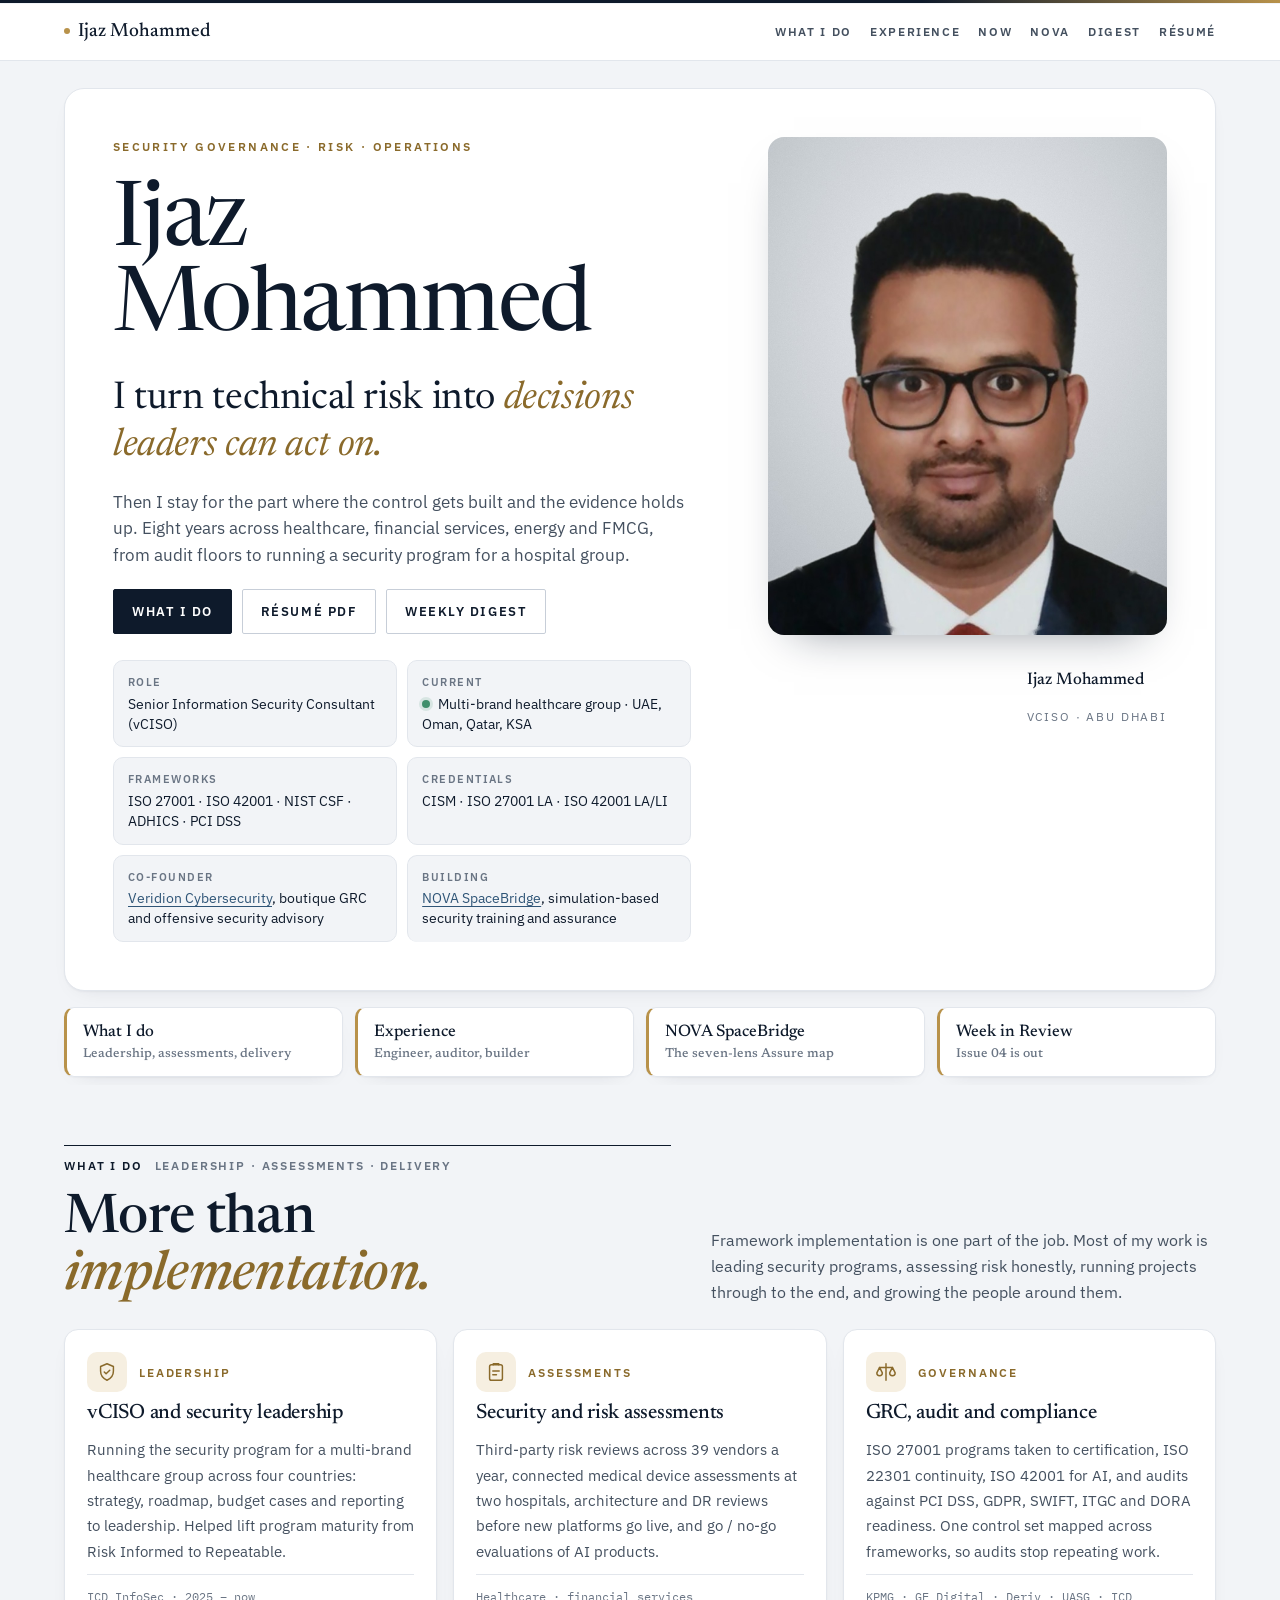
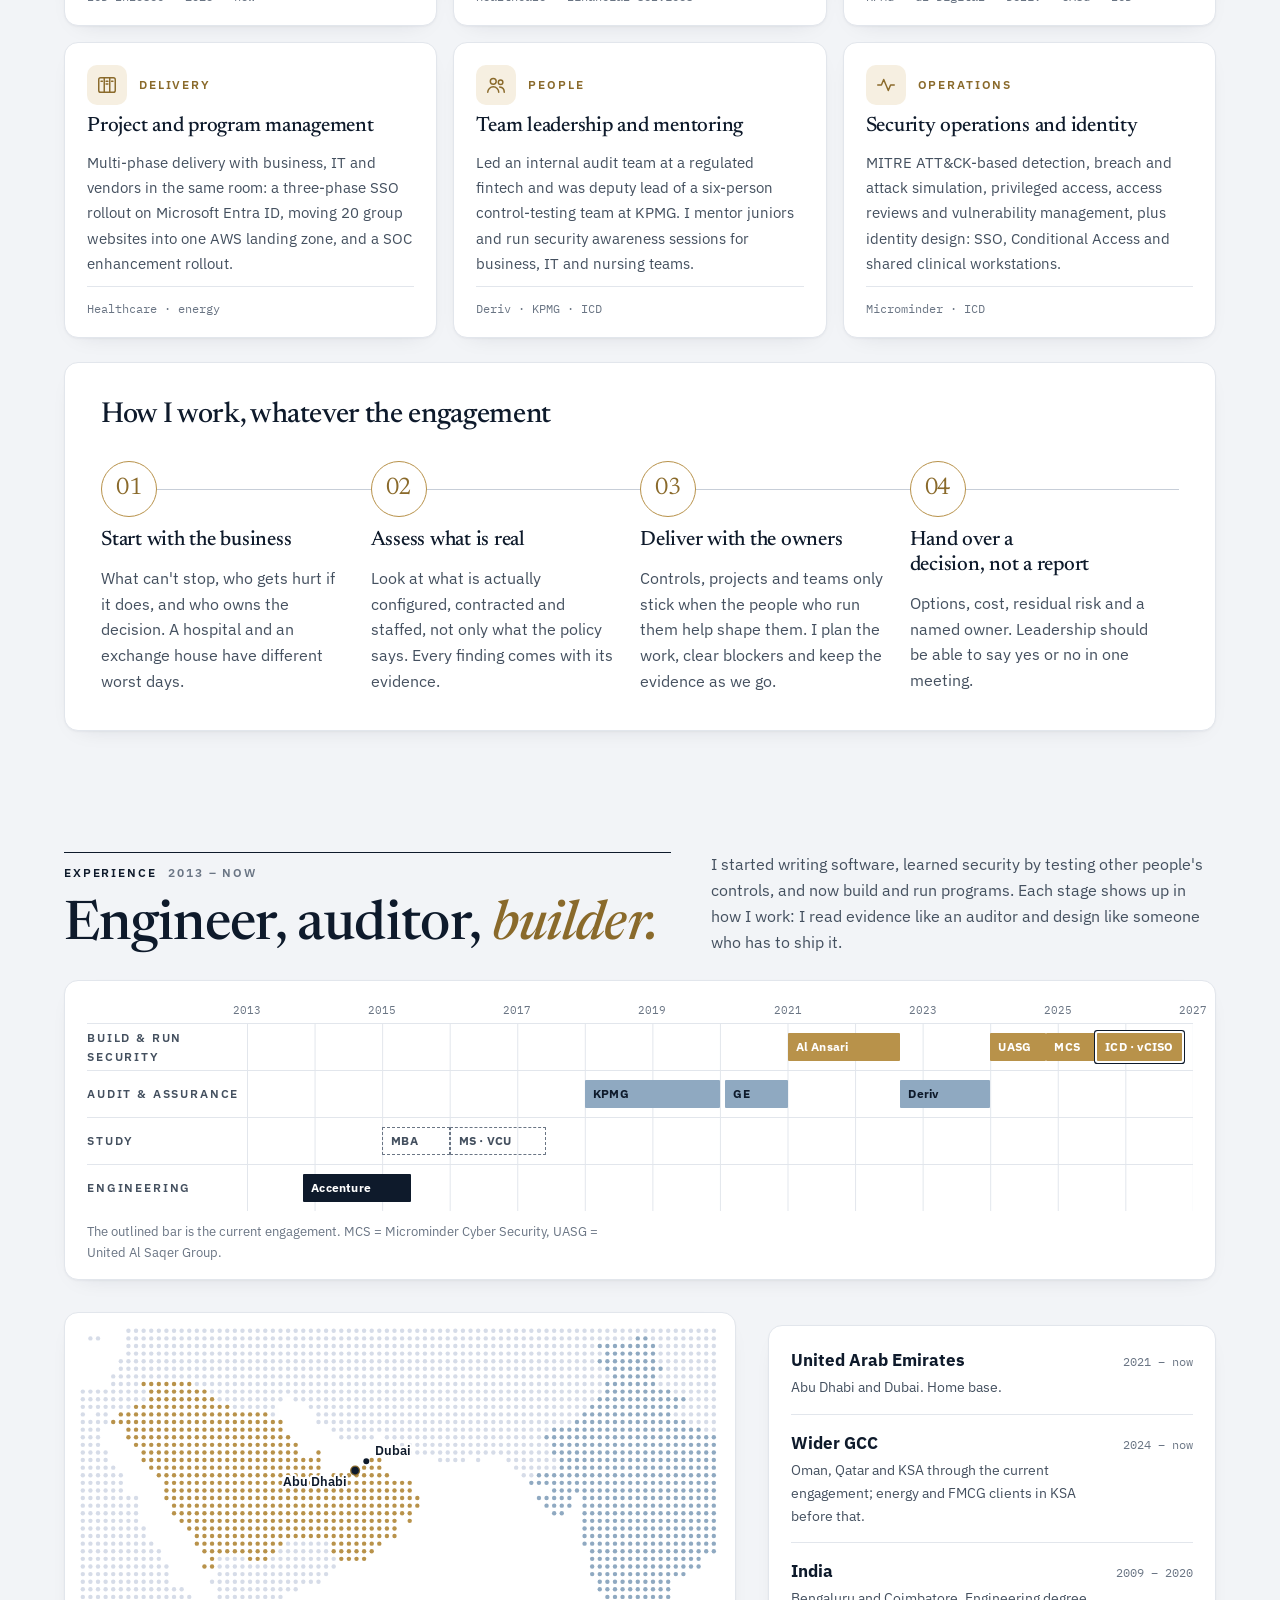
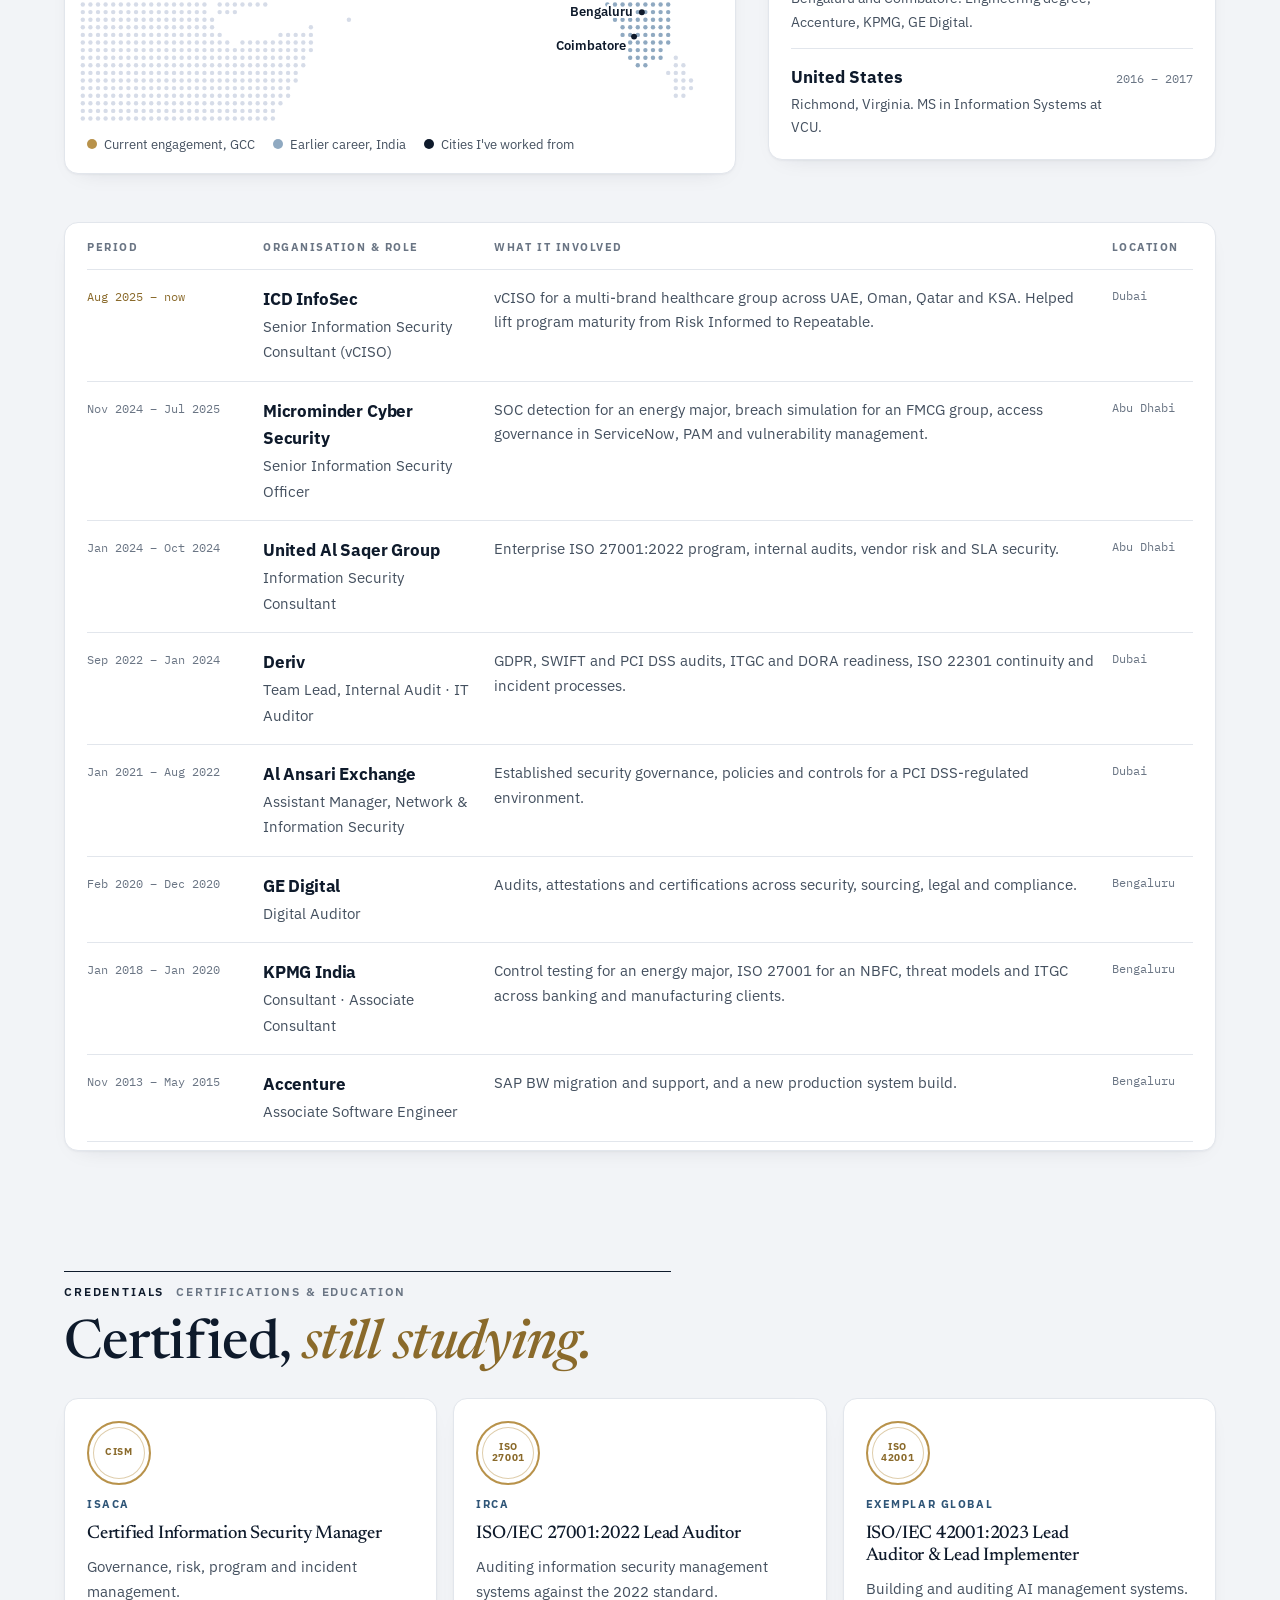
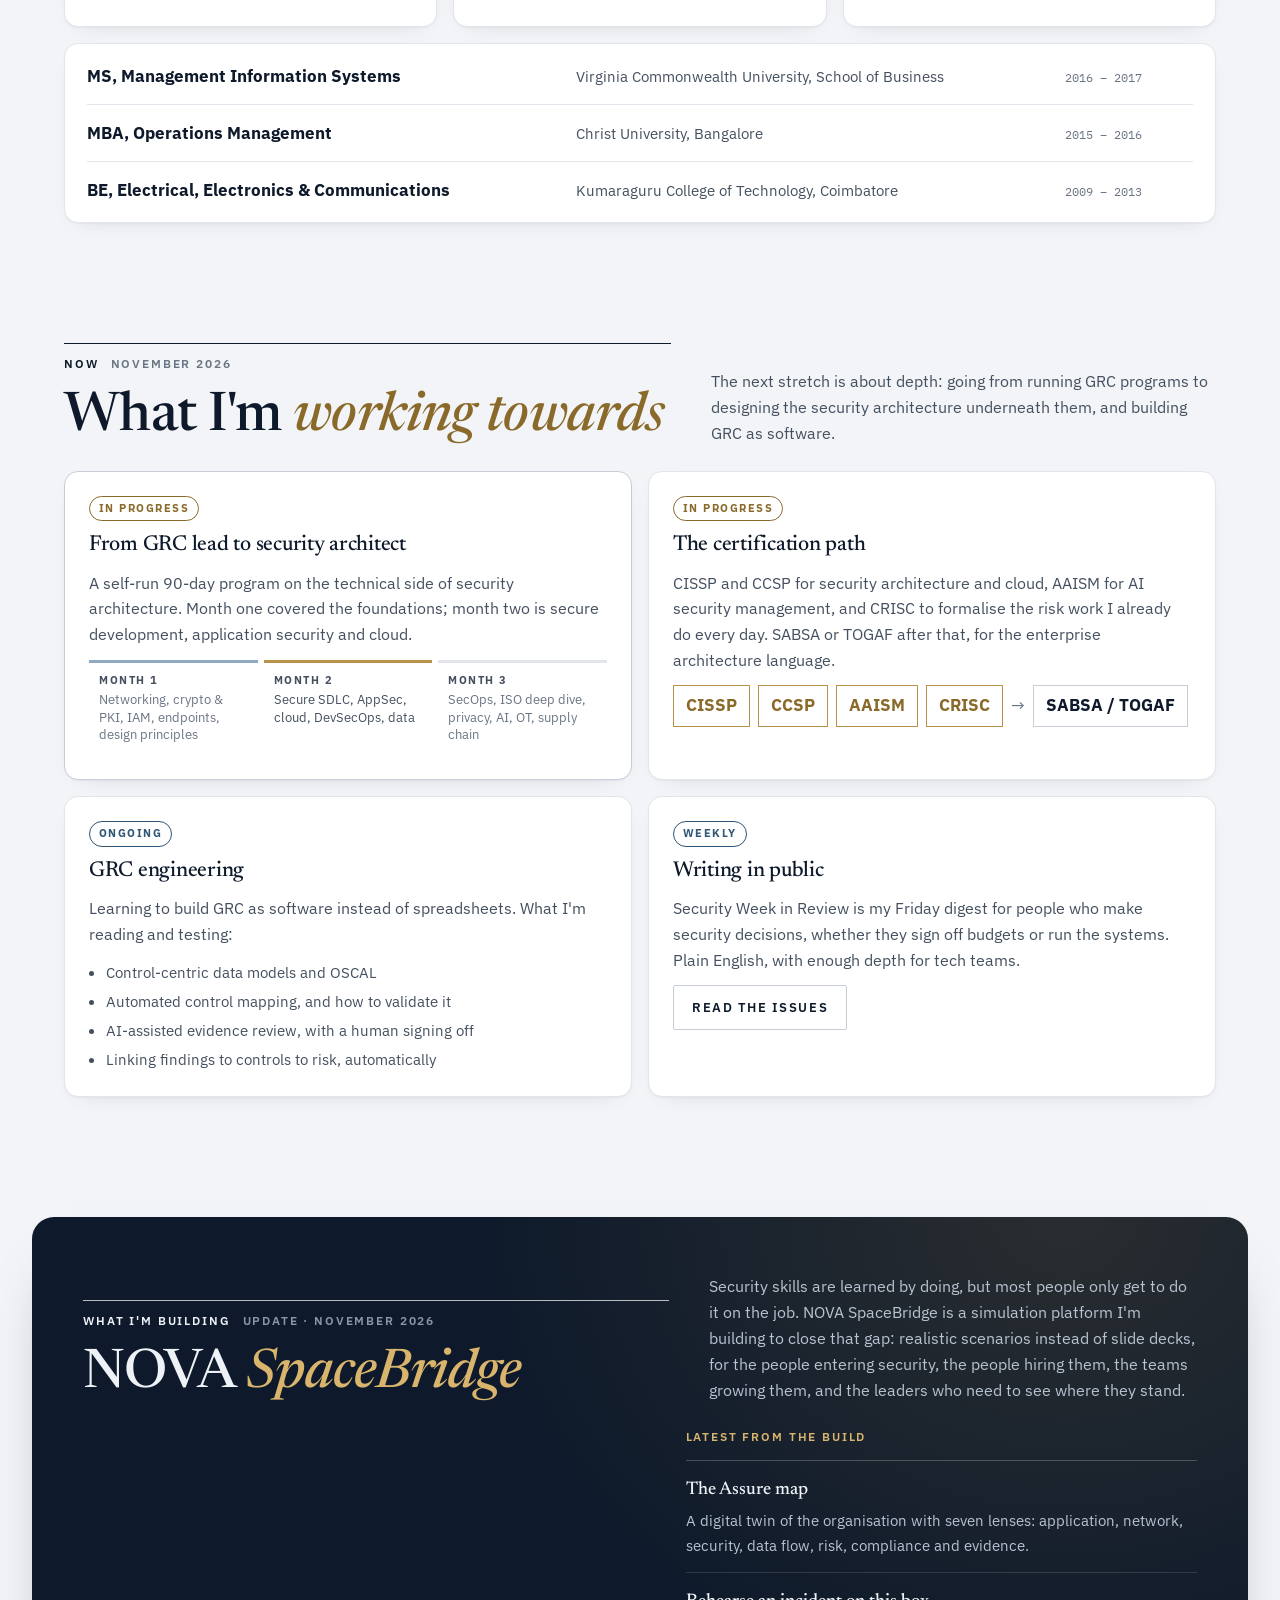
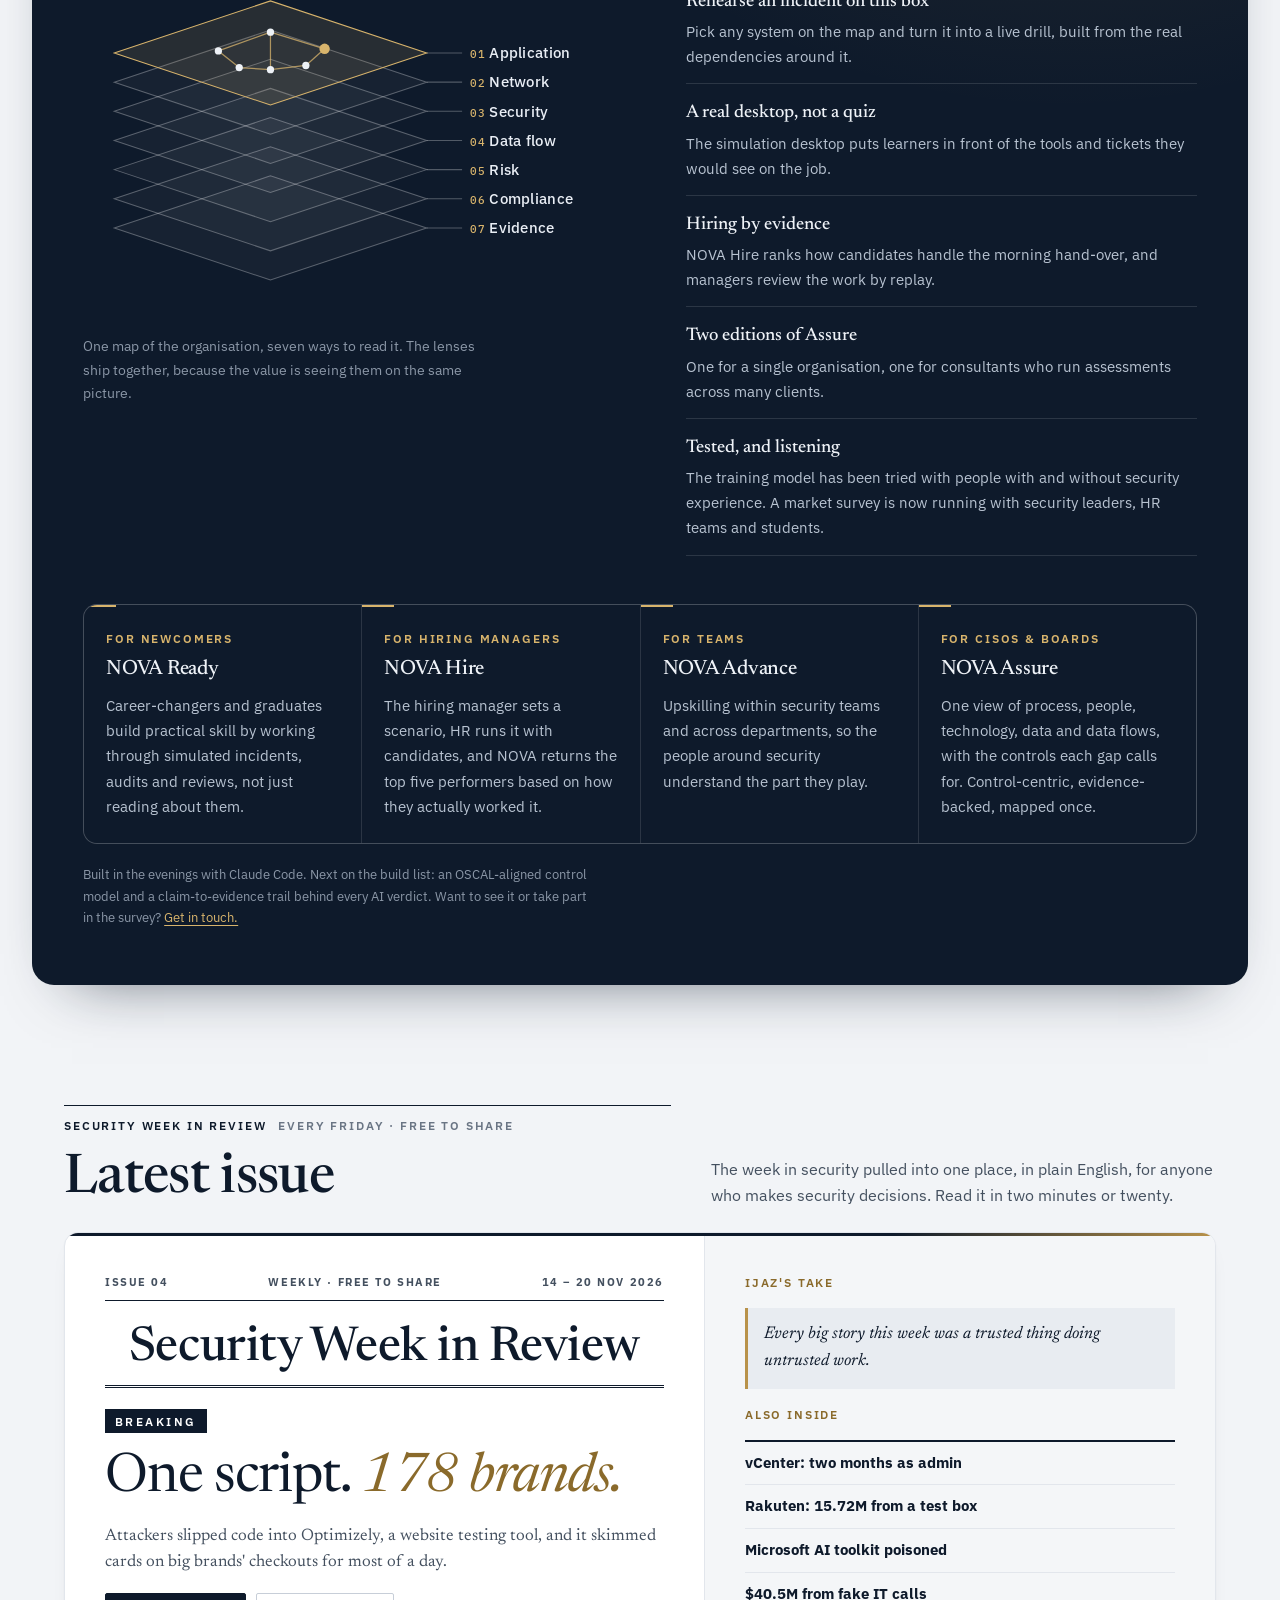
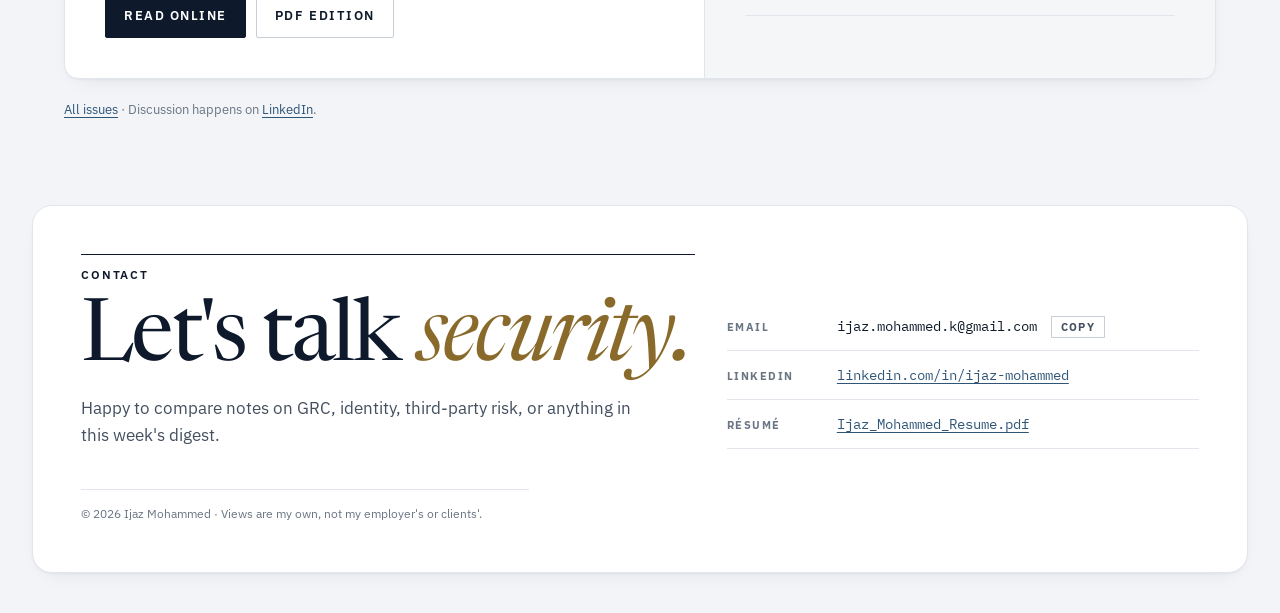
==== commit b73a11e8: "Dashboard-style layout: panel cards on a soft canvas, icon tiles, profile panel; cache-bust styleshe" ====
--- a/index.html
+++ b/index.html
@@ -19,7 +19,7 @@
 <link rel="preconnect" href="https://fonts.googleapis.com">
 <link rel="preconnect" href="https://fonts.gstatic.com" crossorigin>
 <link rel="stylesheet" href="https://fonts.googleapis.com/css2?family=IBM+Plex+Mono:wght@400;500&family=IBM+Plex+Sans:ital,wght@0,400;0,500;0,600;0,700;1,400&family=Newsreader:ital,opsz,wght@0,6..72,300..600;1,6..72,300..500&display=swap">
-<link rel="stylesheet" href="assets/site.css">
+<link rel="stylesheet" href="assets/site.css?v=20261121">
 </head>
 <body>
 
@@ -90,37 +90,37 @@
 
       <div class="caps">
         <article class="cap">
-          <span class="label">Leadership</span>
+          <div class="cap-top"><span class="ico" aria-hidden="true"><svg viewBox="0 0 24 24"><path d="M12 3l7 3v5c0 4.5-3 8.3-7 10-4-1.7-7-5.5-7-10V6l7-3z"/><path d="M9 12l2 2 4-4"/></svg></span><span class="label">Leadership</span></div>
           <h3>vCISO and security leadership</h3>
           <p>Running the security program for a multi-brand healthcare group across four countries: strategy, roadmap, budget cases and reporting to leadership. Helped lift program maturity from Risk Informed to Repeatable.</p>
           <p class="where">ICD InfoSec · 2025 – now</p>
         </article>
         <article class="cap">
-          <span class="label">Assessments</span>
+          <div class="cap-top"><span class="ico" aria-hidden="true"><svg viewBox="0 0 24 24"><rect x="5" y="4" width="14" height="17" rx="2"/><path d="M9 4V3h6v1"/><path d="M8.5 11h7M8.5 15h4"/></svg></span><span class="label">Assessments</span></div>
           <h3>Security and risk assessments</h3>
           <p>Third-party risk reviews across 39 vendors a year, connected medical device assessments at two hospitals, architecture and DR reviews before new platforms go live, and go / no-go evaluations of AI products.</p>
           <p class="where">Healthcare · financial services</p>
         </article>
         <article class="cap">
-          <span class="label">Governance</span>
+          <div class="cap-top"><span class="ico" aria-hidden="true"><svg viewBox="0 0 24 24"><path d="M12 3v18M5 7h14"/><path d="M5 7l-3 6a3 3 0 006 0L5 7zM19 7l-3 6a3 3 0 006 0l-3-6z"/></svg></span><span class="label">Governance</span></div>
           <h3>GRC, audit and compliance</h3>
           <p>ISO 27001 programs taken to certification, ISO 22301 continuity, ISO 42001 for AI, and audits against PCI DSS, GDPR, SWIFT, ITGC and DORA readiness. One control set mapped across frameworks, so audits stop repeating work.</p>
           <p class="where">KPMG · GE Digital · Deriv · UASG · ICD</p>
         </article>
         <article class="cap">
-          <span class="label">Delivery</span>
+          <div class="cap-top"><span class="ico" aria-hidden="true"><svg viewBox="0 0 24 24"><rect x="3" y="4" width="18" height="16" rx="2"/><path d="M9 4v16M15 4v16"/><path d="M5.5 8h1.5M11 8h2M11 11h2M17 8h1.5"/></svg></span><span class="label">Delivery</span></div>
           <h3>Project and program management</h3>
           <p>Multi-phase delivery with business, IT and vendors in the same room: a three-phase SSO rollout on Microsoft Entra ID, moving 20 group websites into one AWS landing zone, and a SOC enhancement rollout.</p>
           <p class="where">Healthcare · energy</p>
         </article>
         <article class="cap">
-          <span class="label">People</span>
+          <div class="cap-top"><span class="ico" aria-hidden="true"><svg viewBox="0 0 24 24"><circle cx="9" cy="8" r="3.2"/><path d="M3 20c0-3.3 2.7-6 6-6s6 2.7 6 6"/><circle cx="17" cy="9" r="2.5"/><path d="M16 14.2c2.8.3 5 2.6 5 5.8"/></svg></span><span class="label">People</span></div>
           <h3>Team leadership and mentoring</h3>
           <p>Led an internal audit team at a regulated fintech and was deputy lead of a six-person control-testing team at KPMG. I mentor juniors and run security awareness sessions for business, IT and nursing teams.</p>
           <p class="where">Deriv · KPMG · ICD</p>
         </article>
         <article class="cap">
-          <span class="label">Operations</span>
+          <div class="cap-top"><span class="ico" aria-hidden="true"><svg viewBox="0 0 24 24"><path d="M3 12h4l2.5-6 5 12L17 12h4"/></svg></span><span class="label">Operations</span></div>
           <h3>Security operations and identity</h3>
           <p>MITRE ATT&amp;CK-based detection, breach and attack simulation, privileged access, access reviews and vulnerability management, plus identity design: SSO, Conditional Access and shared clinical workstations.</p>
           <p class="where">Microminder · ICD</p>
--- a/assets/site.css
+++ b/assets/site.css
@@ -585,3 +585,69 @@
 .how { margin-top: clamp(48px, 7vw, 80px); }
 .how-title { font-size: clamp(1.4rem, 2.4vw, 1.8rem); margin-bottom: 28px; }
 .cert-path { gap: 8px; }
+
+/* =====================================================================
+   Dashboard layer (Nov 2026): soft canvas, panel cards, icon tiles
+   ===================================================================== */
+:root { --canvas: #f2f4f7; --radius: 14px; --radius-sm: 10px; --shadow: 0 1px 2px rgba(14,26,43,0.04), 0 8px 24px -16px rgba(14,26,43,0.18); }
+body { background: var(--canvas); }
+.topbar { background: rgba(255,255,255,0.96); box-shadow: 0 1px 0 var(--line); border-bottom: 0; }
+.section { border-bottom: 0; padding-block: clamp(36px, 5vw, 60px); }
+.section-head { margin-bottom: 24px; }
+
+/* hero becomes a profile panel */
+.hero { border-bottom: 0; }
+.hero .wrap { padding-block: 24px 8px; }
+.hero .mast-rule { display: none; }
+.hero-grid { background: #fff; border: 1px solid var(--line); border-radius: 20px; box-shadow: var(--shadow); padding: clamp(24px, 4vw, 48px); margin-top: 8px; }
+.register { display: grid; grid-template-columns: repeat(2, minmax(0, 1fr)); gap: 10px; border: 0; margin-top: 6px; }
+.register div { display: flex; flex-direction: column; gap: 4px; padding: 12px 14px; border: 1px solid var(--line); border-radius: var(--radius-sm); background: var(--canvas); }
+.register dt { font-size: 0.66rem; }
+.register dd { font-size: 0.88rem; line-height: 1.4; }
+@media (max-width: 520px) { .register { grid-template-columns: 1fr; } }
+.portrait .frame::after { display: none; }
+.portrait img { border-radius: 16px; box-shadow: 0 20px 44px -26px rgba(14,26,43,0.5); }
+.inside { border-top: 0; display: grid; grid-template-columns: repeat(2, minmax(0, 1fr)); gap: 12px; padding-block: 16px 0; }
+@media (min-width: 860px) { .inside { grid-template-columns: repeat(4, minmax(0, 1fr)); } }
+.inside .label { display: none; }
+.inside a { border: 1px solid var(--line); border-left: 3px solid var(--amber-fill); border-radius: var(--radius-sm); background: #fff; padding: 14px 16px; box-shadow: var(--shadow); transition: transform .2s, box-shadow .2s; }
+.inside a:hover { transform: translateY(-2px); color: var(--text); }
+
+/* what I do: icon tiles */
+.caps { background: none; border: 0; gap: 16px; }
+.cap { border: 1px solid var(--line); border-radius: var(--radius); box-shadow: var(--shadow); padding: 22px 22px 18px; transition: transform .2s, box-shadow .2s, border-color .2s; }
+.cap:hover { transform: translateY(-3px); border-color: #d9c79f; box-shadow: 0 18px 36px -22px rgba(14,26,43,0.35); }
+.cap-top { display: flex; align-items: center; gap: 12px; }
+.ico { width: 40px; height: 40px; flex: none; display: grid; place-items: center; border-radius: 10px; background: #f6efe1; color: var(--amber); }
+.ico svg { width: 22px; height: 22px; fill: none; stroke: currentColor; stroke-width: 1.6; stroke-linecap: round; stroke-linejoin: round; }
+.cap h3 { font-size: 1.3rem; }
+.cap .where { font-family: var(--f-mono); font-size: 0.74rem; letter-spacing: 0; }
+.how { background: #fff; border: 1px solid var(--line); border-radius: var(--radius); box-shadow: var(--shadow); padding: clamp(22px, 3vw, 36px); margin-top: 24px; }
+
+/* experience panels */
+.gantt-scroll, .map-box, .table-scroll { background: #fff; border: 1px solid var(--line); border-radius: var(--radius); box-shadow: var(--shadow); }
+.table-scroll { border-top: 1px solid var(--line); padding: 4px 22px 8px; }
+.places { background: #fff; border: 1px solid var(--line); border-top: 1px solid var(--line); border-radius: var(--radius); box-shadow: var(--shadow); padding: 6px 22px; }
+.places > div:last-child { border-bottom: 0; }
+.map-box { padding: 14px; }
+
+/* credentials, now, digest */
+.cred, .now article { border-radius: var(--radius); box-shadow: var(--shadow); }
+.edu { background: #fff; border: 1px solid var(--line); border-radius: var(--radius); box-shadow: var(--shadow); padding: 4px 22px; margin-top: 16px; }
+.edu div:last-child { border-bottom: 0; }
+.now { gap: 16px; }
+.cover { border-radius: var(--radius); overflow: hidden; box-shadow: var(--shadow); border-color: var(--line); }
+.issue-list { background: #fff; border: 1px solid var(--line); border-radius: var(--radius); padding: 0 20px; border-top: 1px solid var(--line); }
+.issue-list a:last-child { border-bottom: 0; }
+
+/* NOVA as a dark panel */
+.nova-band { background: transparent; color: var(--text); }
+.nova-band > .wrap { background: #0e1a2b radial-gradient(ellipse 80% 60% at 85% 0%, rgba(184,146,74,0.16), transparent 60%); border-radius: 22px; padding-block: clamp(32px, 5vw, 56px); box-shadow: 0 30px 60px -40px rgba(14,26,43,0.7); }
+@media (min-width: 760px) { .nova-band > .wrap { padding-inline: clamp(28px, 4vw, 56px); } }
+.nova { border-radius: var(--radius); overflow: hidden; }
+
+/* footer panel */
+.footer .wrap { background: #fff; border: 1px solid var(--line); border-radius: 20px; padding-block: clamp(28px, 4vw, 48px); box-shadow: var(--shadow); }
+@media (min-width: 760px) { .footer .wrap { padding-inline: clamp(28px, 4vw, 48px); } }
+.footer { padding-block: 24px 40px; }
+.contact { border-top: 0; }
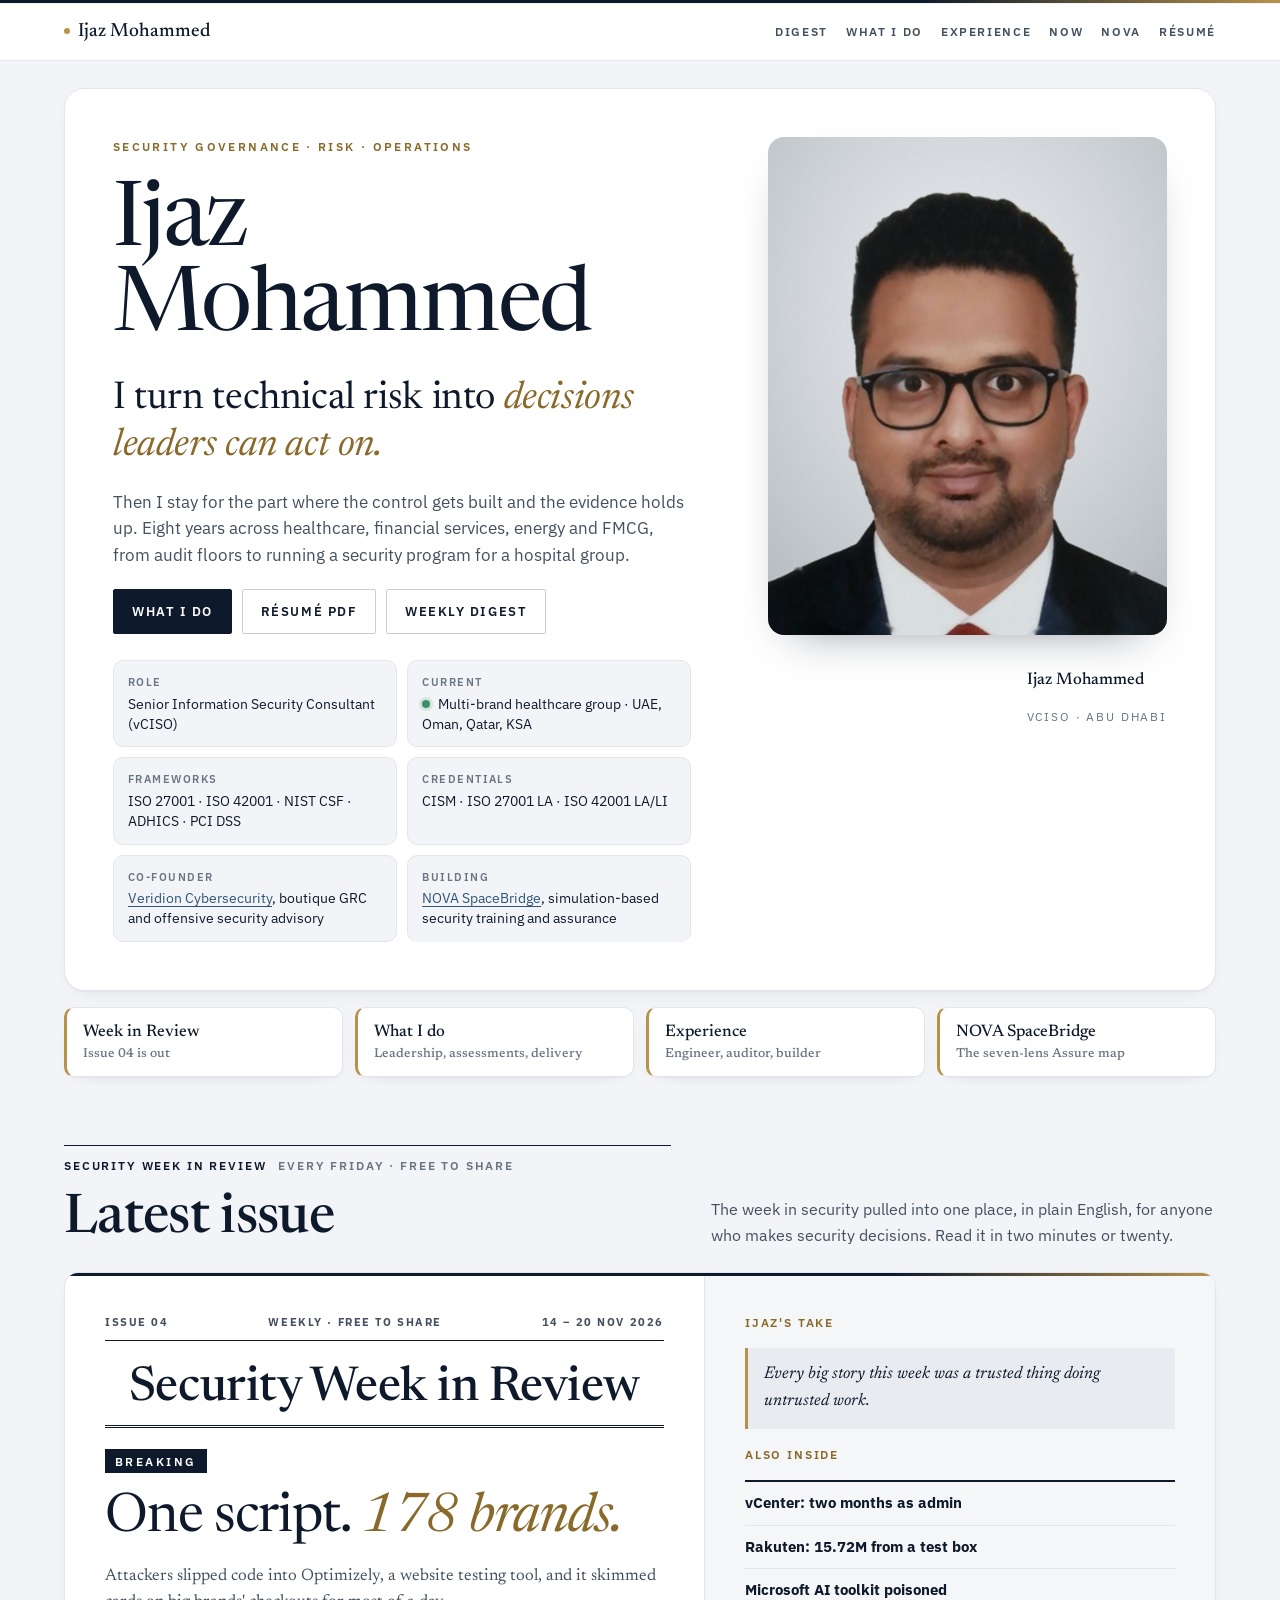
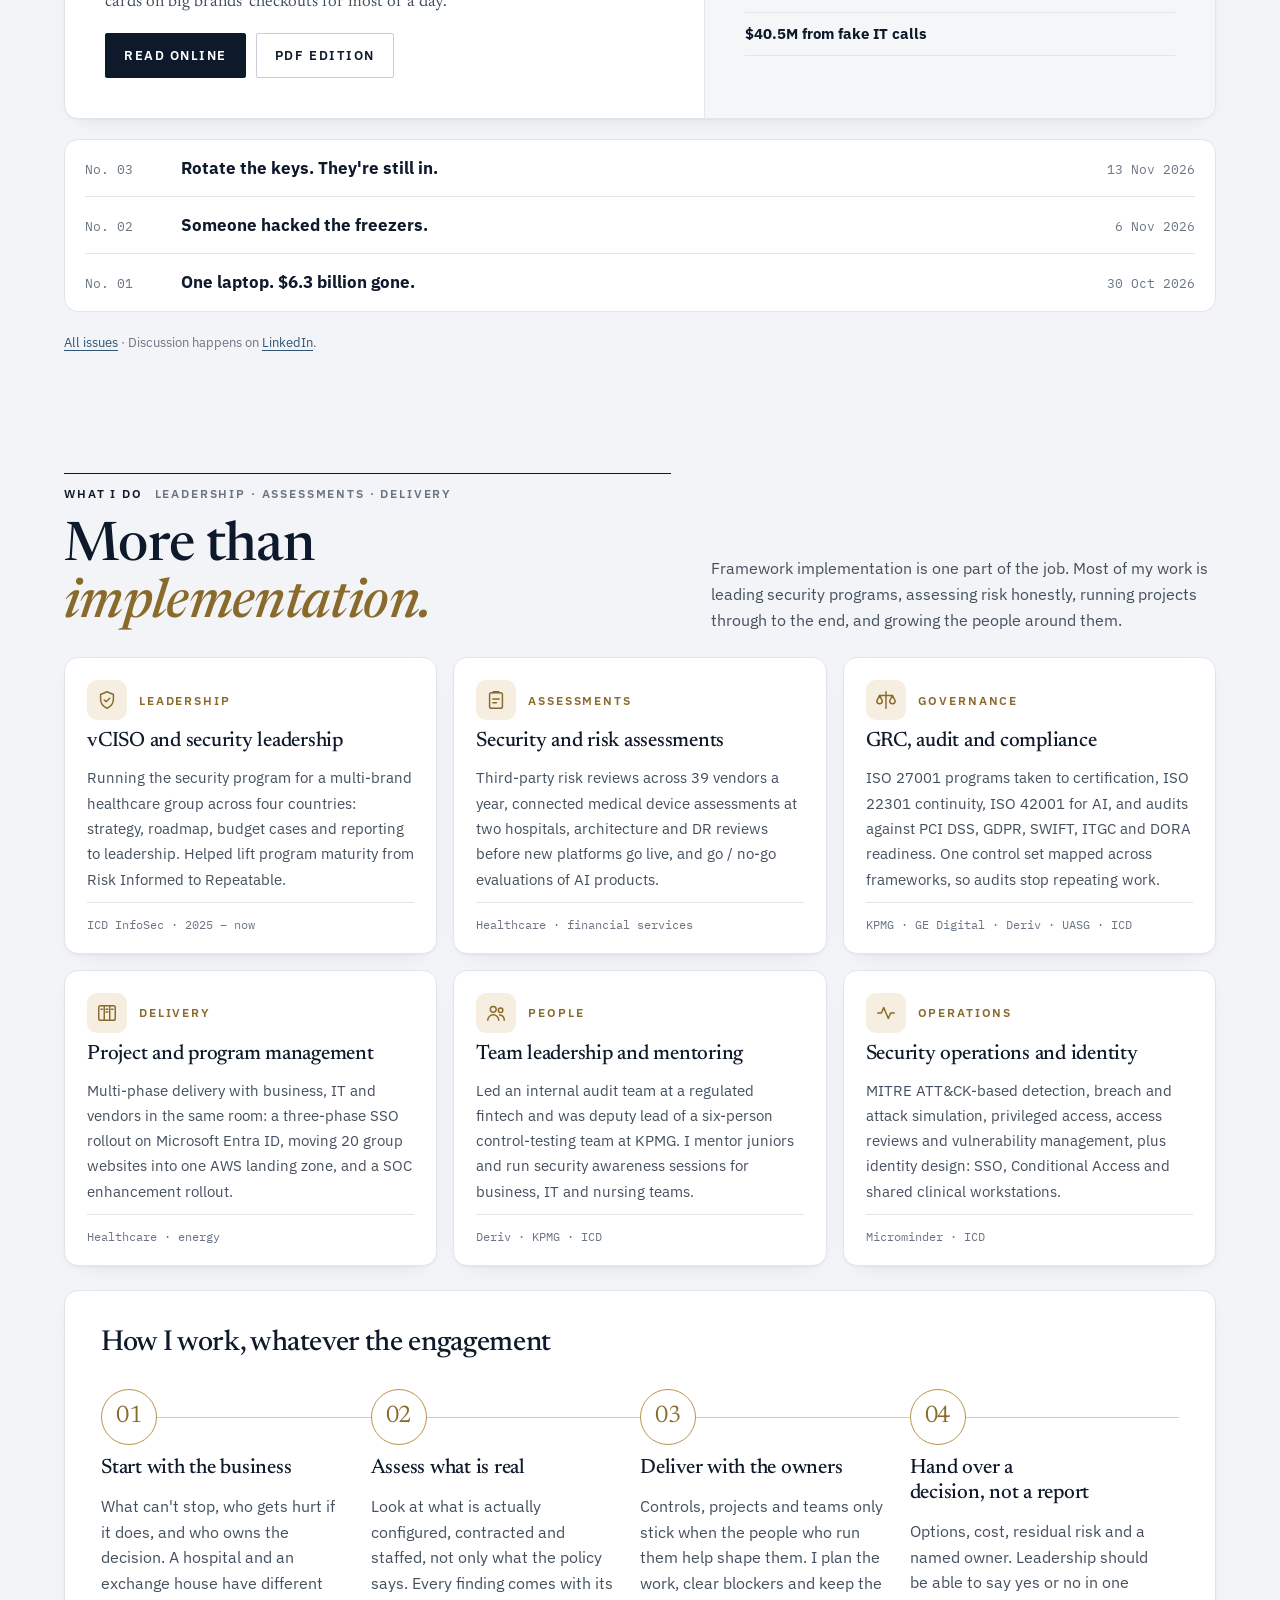
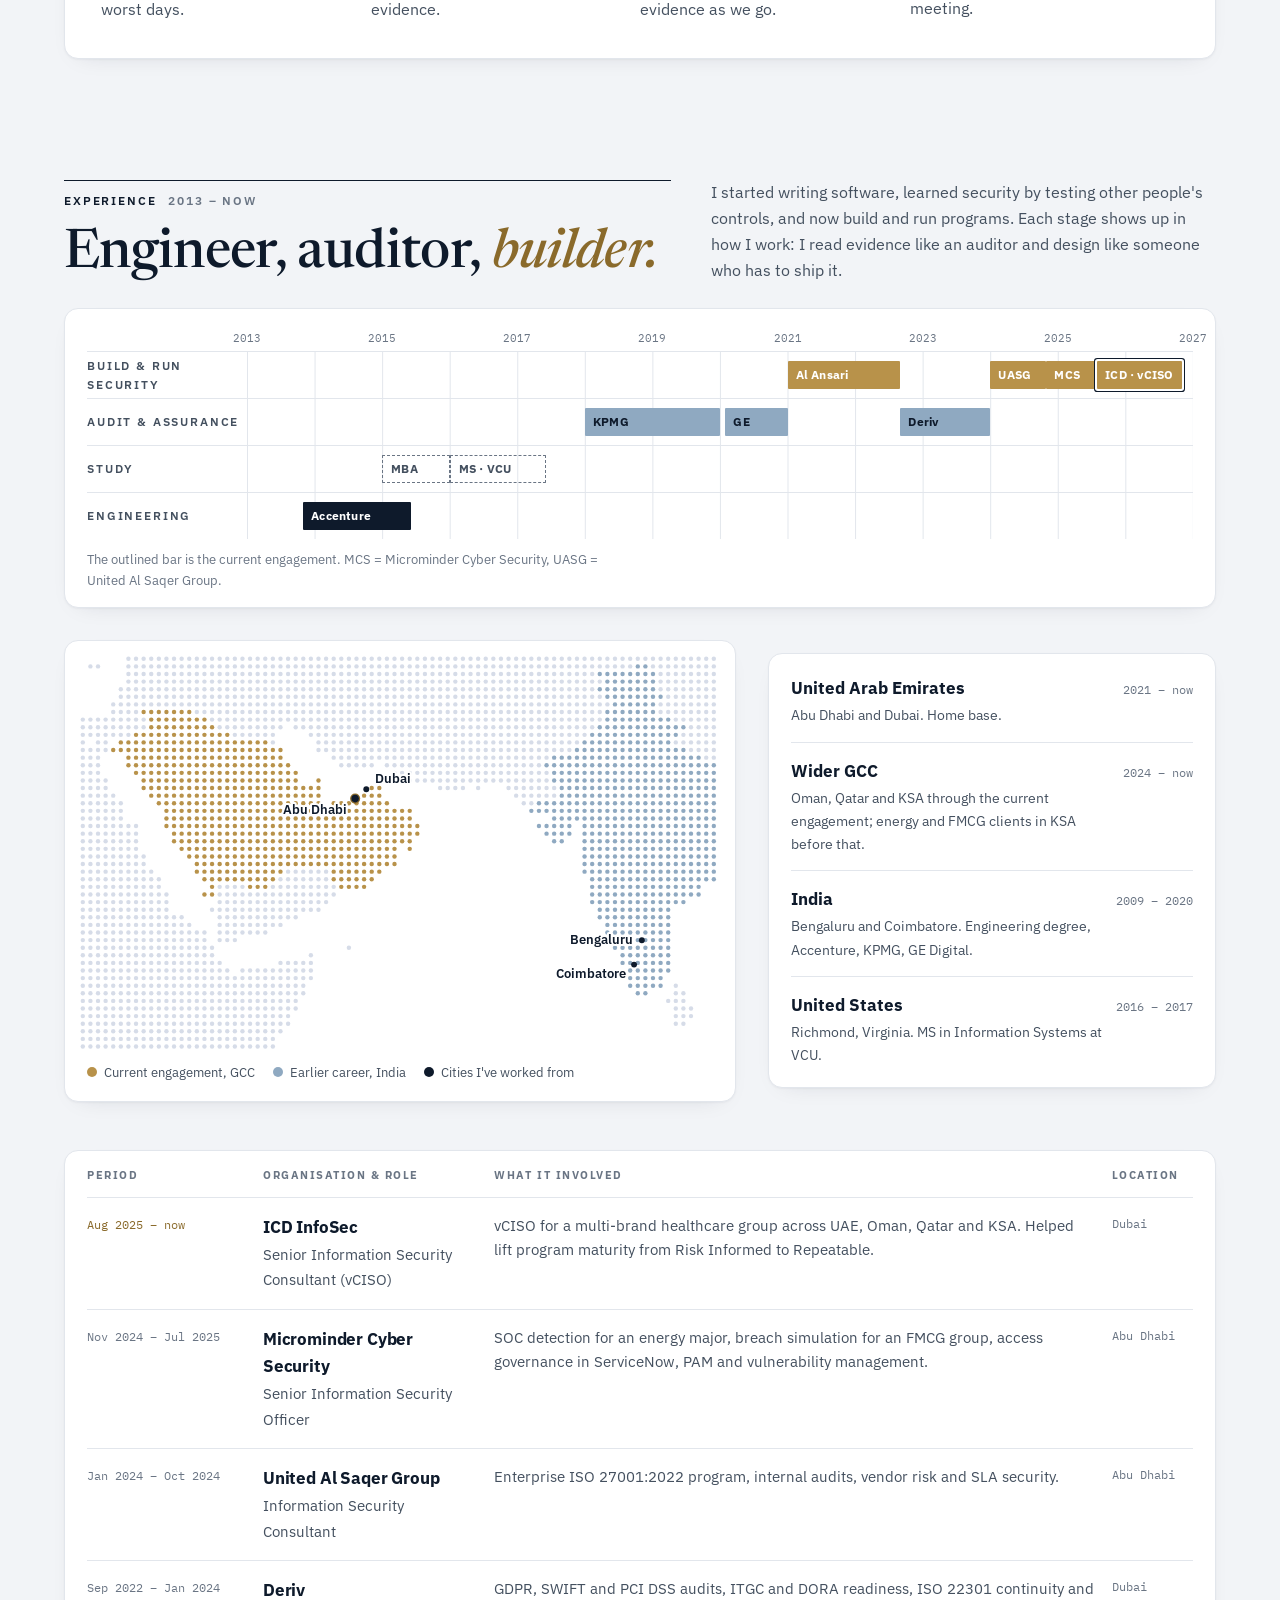
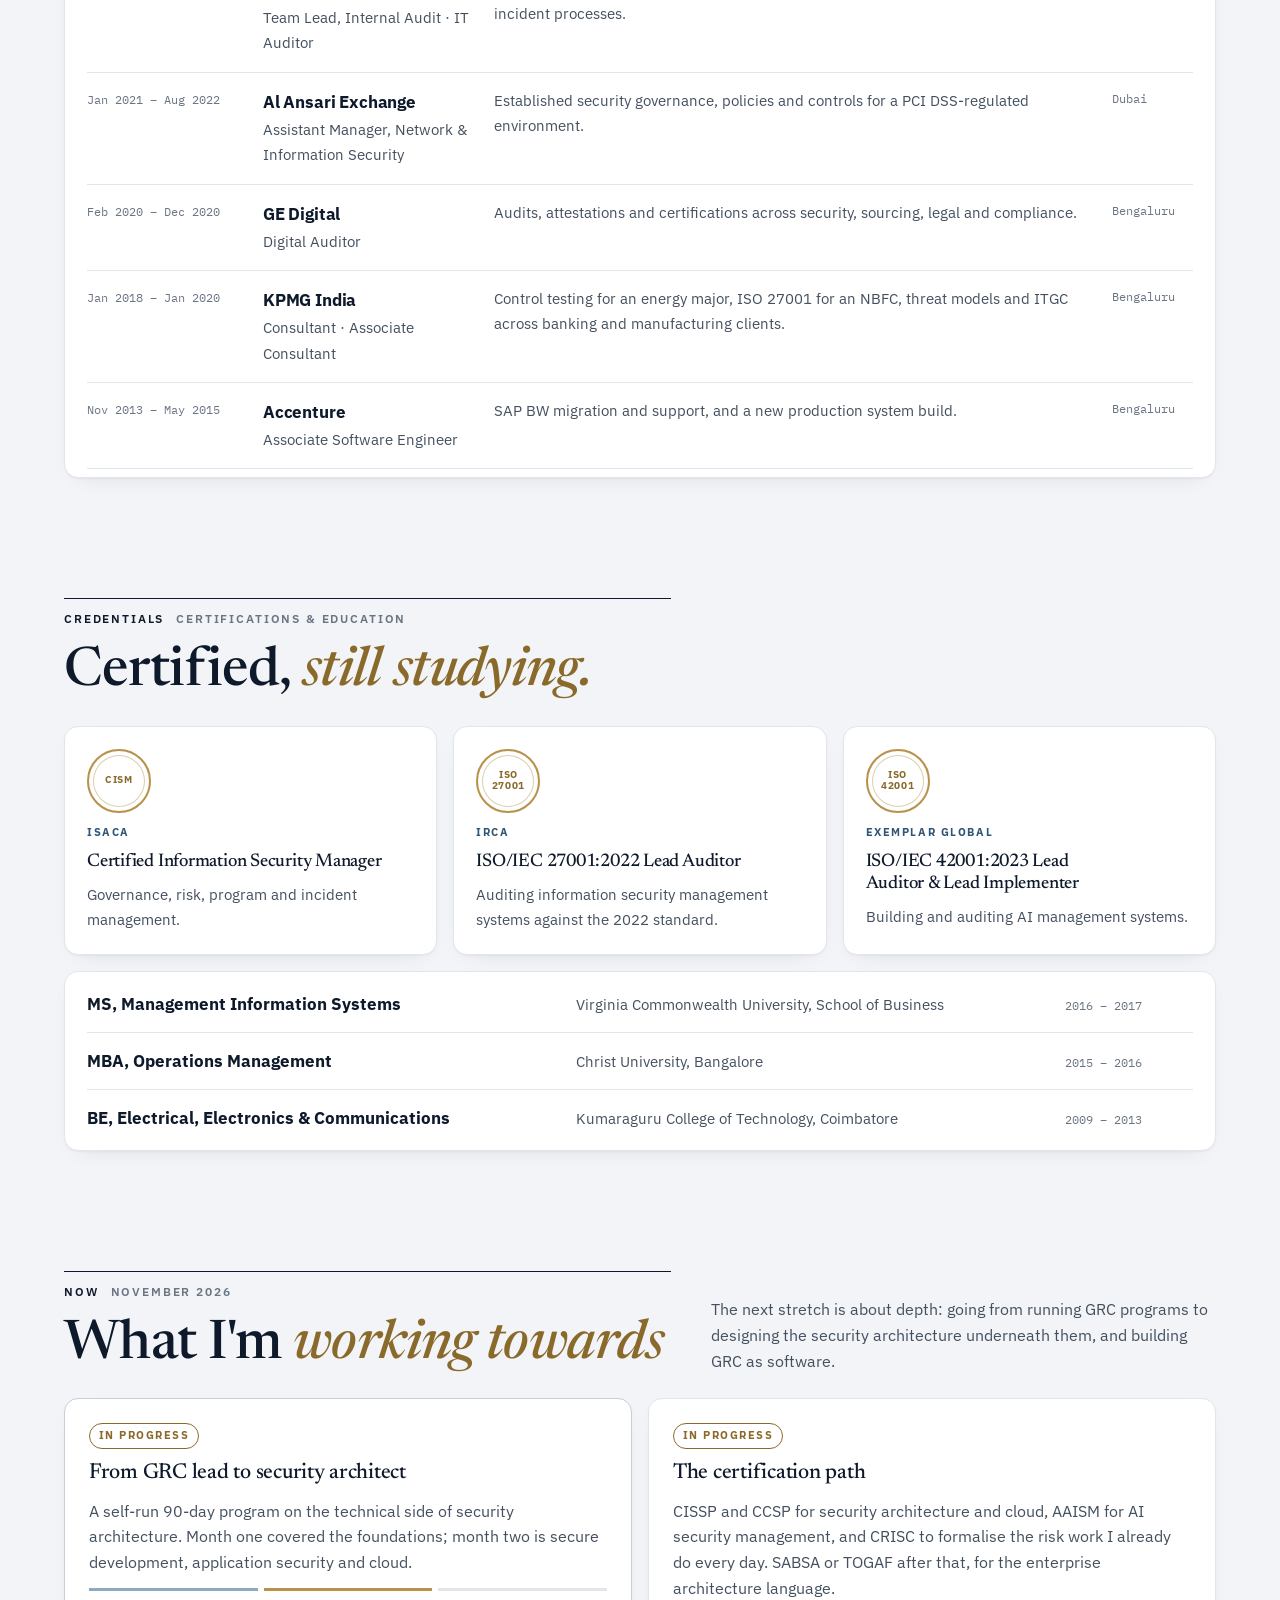
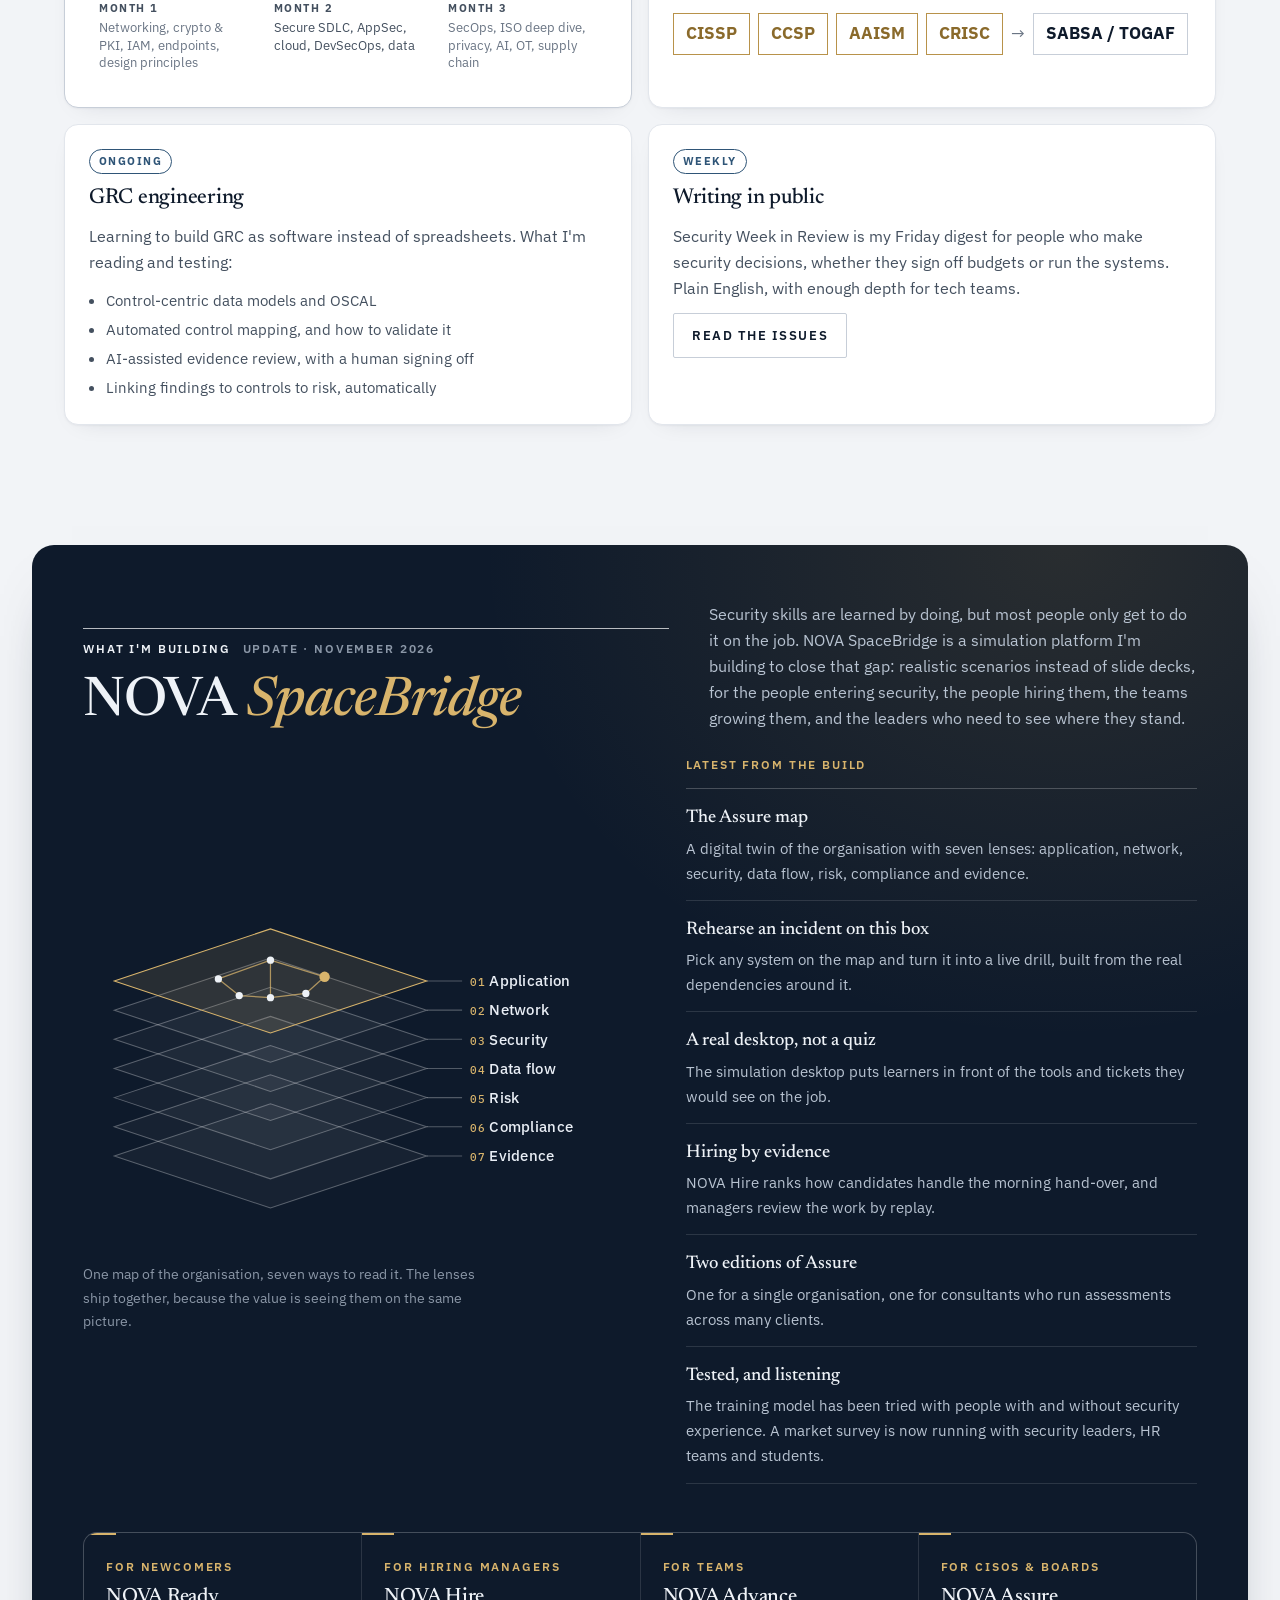
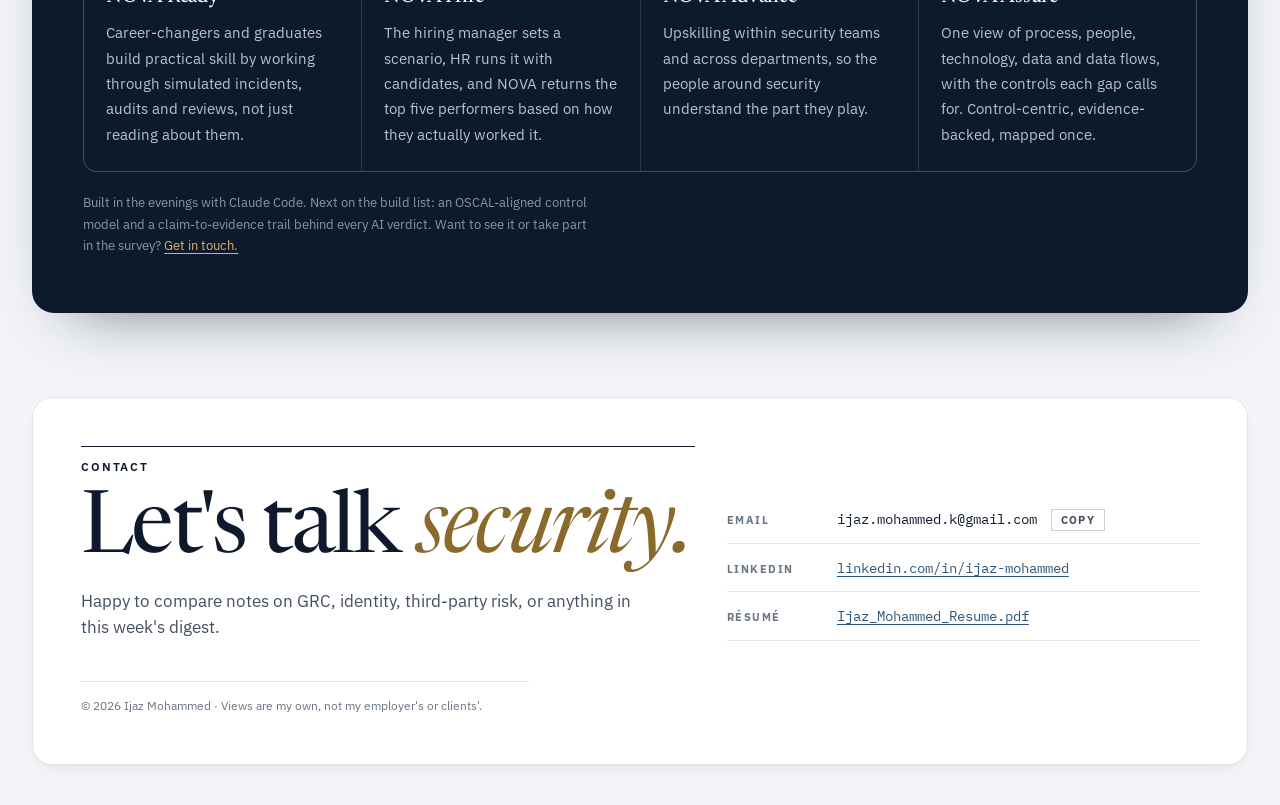
==== commit 92e29ede: "Move Security Week in Review up under the profile; list earlier issues on the home page Co-Authored-" ====
--- a/index.html
+++ b/index.html
@@ -27,11 +27,11 @@
   <div class="wrap">
     <a class="brand" href="#top"><b aria-hidden="true"></b>Ijaz Mohammed</a>
     <nav class="nav" aria-label="Sections">
+      <a href="#digest">Digest</a>
       <a href="#what-i-do">What I do</a>
       <a href="#career" class="opt">Experience</a>
-            <a href="#now" class="opt">Now</a>
+      <a href="#now" class="opt">Now</a>
       <a href="#building" class="opt">NOVA</a>
-      <a href="digest/">Digest</a>
       <a href="assets/Ijaz_Mohammed_Resume.pdf" target="_blank" rel="noopener">Résumé</a>
     </nav>
   </div>
@@ -70,11 +70,52 @@
 
       <nav class="inside rise d4" aria-label="Also inside">
         <span class="label">Also inside</span>
+        <a href="#digest">Week in Review<span>Issue 04 is out</span></a>
+
         <a href="#what-i-do">What I do<span>Leadership, assessments, delivery</span></a>
         <a href="#career">Experience<span>Engineer, auditor, builder</span></a>
         <a href="#building">NOVA SpaceBridge<span>The seven-lens Assure map</span></a>
-        <a href="#digest">Week in Review<span>Issue 04 is out</span></a>
       </nav>
+    </div>
+  </section>
+
+  <section class="section" id="digest">
+    <div class="wrap">
+      <div class="section-head">
+        <div>
+          <div class="kick"><span class="label">Security Week in Review</span><span class="label">Every Friday · free to share</span></div>
+          <h2>Latest issue</h2>
+        </div>
+        <p class="side">The week in security pulled into one place, in plain English, for anyone who makes security decisions. Read it in two minutes or twenty.</p>
+      </div>
+      <!-- LATEST:START -->
+      <article class="cover">
+        <div class="cover-main">
+          <div class="cover-rule"><span>Issue 04</span><span>Weekly · free to share</span><span>14 – 20 Nov 2026</span></div>
+          <div class="cover-title">Security Week in Review</div>
+          <div><span class="flag">Breaking</span></div>
+          <h3 class="cover-head">One script. <span class="hl">178 brands.</span></h3>
+          <p class="cover-deck">Attackers slipped code into Optimizely, a website testing tool, and it skimmed cards on big brands&#x27; checkouts for most of a day.</p>
+          <div class="actions">
+            <a class="btn primary" href="digest/issue-04.html">Read online</a>
+            <a class="btn" href="digest/pdf/SecurityWeekInReview_Issue04_2026-11-20.pdf" target="_blank" rel="noopener">PDF edition</a>
+          </div>
+        </div>
+        <div class="cover-side">
+          <span class="label" style="color:var(--amber)">Ijaz's take</span>
+          <blockquote>Every big story this week was a trusted thing doing untrusted work.</blockquote>
+          <span class="label" style="color:var(--amber)">Also inside</span>
+          <div class="also"><div>vCenter: two months as admin</div><div>Rakuten: 15.72M from a test box</div><div>Microsoft AI toolkit poisoned</div><div>$40.5M from fake IT calls</div></div>
+        </div>
+      </article>
+      <!-- LATEST:END -->
+      <div class="issue-list" aria-label="Earlier issues">
+        <a href="digest/issue-03.html"><span class="mono">No. 03</span><span class="ttl">Rotate the keys. They're still in.</span><span class="mono">13 Nov 2026</span></a>
+        <a href="digest/issue-02.html"><span class="mono">No. 02</span><span class="ttl">Someone hacked the freezers.</span><span class="mono">6 Nov 2026</span></a>
+        <a href="digest/issue-01.html"><span class="mono">No. 01</span><span class="ttl">One laptop. $6.3 billion gone.</span><span class="mono">30 Oct 2026</span></a>
+      </div>
+      
+      <p class="footnote"><a href="digest/">All issues</a> · Discussion happens on <a href="https://www.linkedin.com/in/ijaz-mohammed" target="_blank" rel="noopener">LinkedIn</a>.</p>
     </div>
   </section>
 
@@ -337,39 +378,6 @@
     </div>
   </section>
 
-  <section class="section" id="digest">
-    <div class="wrap">
-      <div class="section-head">
-        <div>
-          <div class="kick"><span class="label">Security Week in Review</span><span class="label">Every Friday · free to share</span></div>
-          <h2>Latest issue</h2>
-        </div>
-        <p class="side">The week in security pulled into one place, in plain English, for anyone who makes security decisions. Read it in two minutes or twenty.</p>
-      </div>
-      <!-- LATEST:START -->
-      <article class="cover">
-        <div class="cover-main">
-          <div class="cover-rule"><span>Issue 04</span><span>Weekly · free to share</span><span>14 – 20 Nov 2026</span></div>
-          <div class="cover-title">Security Week in Review</div>
-          <div><span class="flag">Breaking</span></div>
-          <h3 class="cover-head">One script. <span class="hl">178 brands.</span></h3>
-          <p class="cover-deck">Attackers slipped code into Optimizely, a website testing tool, and it skimmed cards on big brands&#x27; checkouts for most of a day.</p>
-          <div class="actions">
-            <a class="btn primary" href="digest/issue-04.html">Read online</a>
-            <a class="btn" href="digest/pdf/SecurityWeekInReview_Issue04_2026-11-20.pdf" target="_blank" rel="noopener">PDF edition</a>
-          </div>
-        </div>
-        <div class="cover-side">
-          <span class="label" style="color:var(--amber)">Ijaz's take</span>
-          <blockquote>Every big story this week was a trusted thing doing untrusted work.</blockquote>
-          <span class="label" style="color:var(--amber)">Also inside</span>
-          <div class="also"><div>vCenter: two months as admin</div><div>Rakuten: 15.72M from a test box</div><div>Microsoft AI toolkit poisoned</div><div>$40.5M from fake IT calls</div></div>
-        </div>
-      </article>
-      <!-- LATEST:END -->
-      <p class="footnote"><a href="digest/">All issues</a> · Discussion happens on <a href="https://www.linkedin.com/in/ijaz-mohammed" target="_blank" rel="noopener">LinkedIn</a>.</p>
-    </div>
-  </section>
 
 </main>
 
